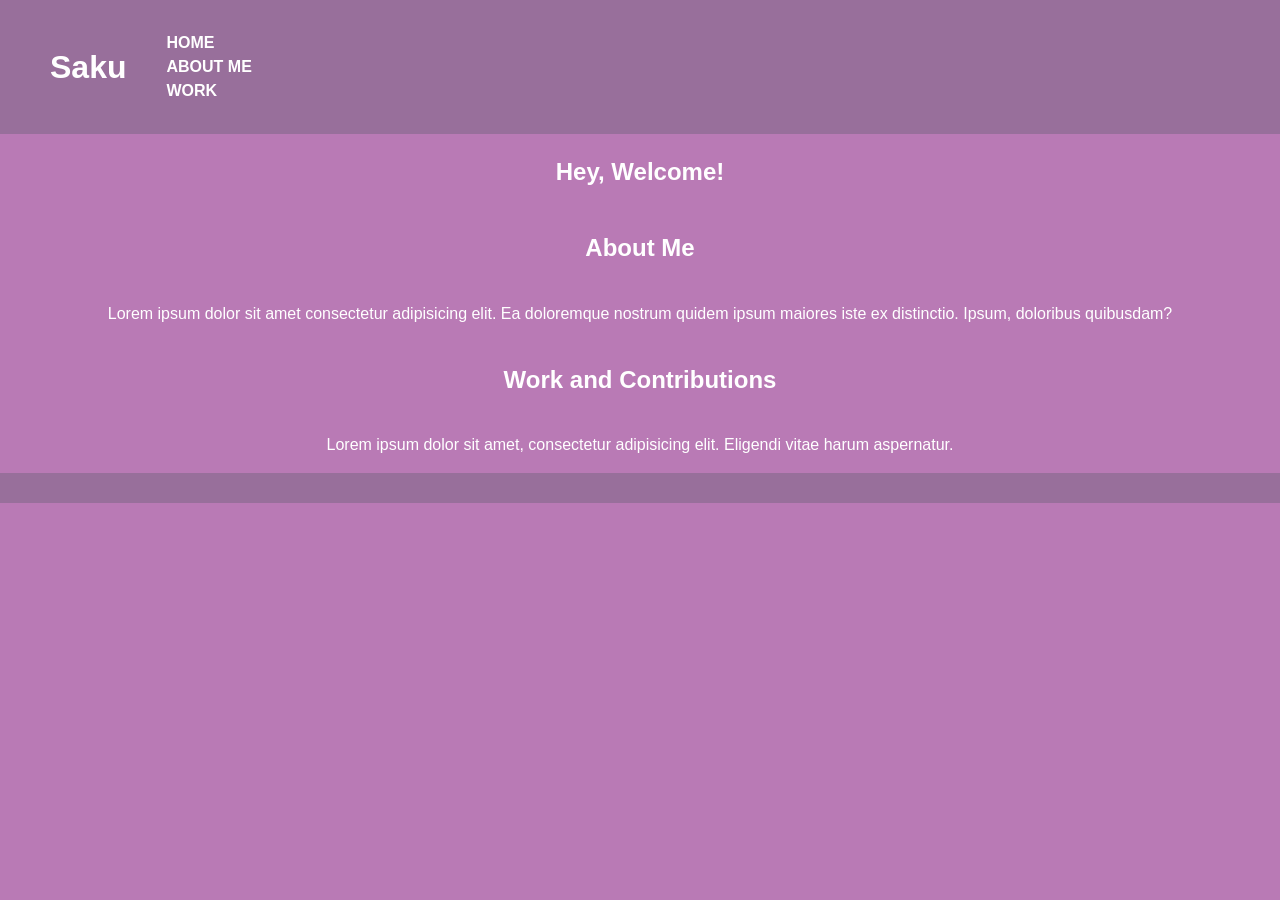
==== index.html @ 3ad79d23 "Initial site code - Imported site code from old website - Added appropriate meta tags - Changed some" ====
<!DOCTYPE html>
<html lang="en">
    
    <head>
        <meta charset="UTF-8">
        <meta http-equiv="X-UA-Compatible" content="IE=edge">
        <meta name="viewport" content="viewport-fit=auto, width=device-width, initial-scale=1">
        <meta name="darkreader-lock">
        <meta name="color-scheme" content="dark light">
        <meta name="robots" content="index, follow">
        <meta name="referrer" content="no-referrer">
        <meta name="format-detection" content="telephone=no">

        <link rel="shortcut icon" type="image/png" sizes="180x180" href="/shortcut-icon.png"> <!-- favicons on old edge/IE browsers -->
        <link rel="icon" type="image/x-icon" sizes="16x16 32x32" href="/favicon.ico"> <!-- favicons for general browsers -->
        <link rel="apple-touch-icon" sizes="180x180" href="/apple-touch-icon.png"> <!-- used on iOS devices -->

        <title> Hi! - cue </title>
        <meta name="title" content="Cue's Site">
        <meta name="description" content="hewwo!!,,">
        <meta name="language" content="en">
        <meta name="author" content="Scarlett">
        <meta name="theme-color" content="#966fc3">
        <meta name="keywords" content="portfolio, personal website, personal webpage, web developer, programmer, game developer, translator, community manager, content creator">

        <meta property="og:type" content="website">
        <meta property="og:site_name" content="Cue's Site">
        <meta property="og:url" content="https://cue.cat">
        <meta property="og:title" content="Cue's Site">
        <meta property="og:description" content="hewwo!!,,">
        <meta property="og:image" content="https://msaku.pages.dev/assets/images/oldschoolsaku_headshot_cloucri.png">
        <meta property="og:locale" content="en_US">

        <meta name="twitter:creator" content="@MafuSaku">
        <meta name="twitter:card" content="summary_large_image">
        <meta name="twitter:url" content="https://cue.cat">
        <meta name="twitter:title" content="Cue's Site">
        <meta name="twitter:description" content="hewwo!!,,">
        <meta name="twitter:image" content="https://msaku.pages.dev/assets/images/oldschoolsaku_headshot_cloucri.png">
        <meta name="revisit-after" content="7 days">

        <meta name="application-name" content="Cue's Site">
        <meta name="apple-mobile-web-app-capable" content="yes">
        <meta name="apple-mobile-web-app-status-bar-style" content="black-translucent">
        <meta name="mobile-web-app-capable" content="yes">
        <meta name="msapplication-TileImage" content="icon.png">

        <link rel="preconnect" href="https://fonts.bunny.net">
        <link href="https://fonts.bunny.net/css?family=albert-sans:300,300i,400,400i,700,700i,800,800i" rel="stylesheet" />

        <link rel="stylesheet" href="/style.css">
    </head>

    <body>
        <header class="main-header">
            <h1>Saku</h1>
            <nav>
                <ul>
                    <li><a href="#home">Home</a></li>
                    <li><a href="#about">About Me</a></li>
                    <li><a href="#work">Work</a></li>
                </ul>
            </nav>
        </header>
    
        <main>
            <section id="home" class="home-section">
                <h2>Hey, Welcome!</h2>
            </section>
    
            <section id="about" class="about-section">
                <h2>About Me</h2>
                <p>Lorem ipsum dolor sit amet consectetur adipisicing elit. Ea doloremque nostrum quidem ipsum maiores iste ex distinctio. Ipsum, doloribus quibusdam?</p>
                <img src="" alt="">
            </section>
    
            <section id="work" class="work-section">
                <h2>Work and Contributions</h2>
                <p>Lorem ipsum dolor sit amet, consectetur adipisicing elit. Eligendi vitae harum aspernatur.</p>
                <img src="" alt="">
            </section>
        </main>
        
        <div class="footer-container">
            <footer>
                <div class="footer-buttons">

                </div>
            </footer>
        </div>

        <script src="/script.js"></script>
    </body>
</html>
---- style.css ----
/* Root used for CSS variables */
:root {
    --font-family: 'Albert Sans', sans-serif;
    --primary-bg-color: #b97ab5;
    --secondary-bg-color: #986f9b;
    --text-color: #ffffff;
}

/* Hiding the scrollbar for webkit-based browsers such as Chrome and Safari */
::-webkit-scrollbar {
    width: 0px;
}

::-webkit-scrollbar-track {
    background: rgb(10, 10, 10, 0);
}

::-webkit-scrollbar-thumb {
    background-color: #7a7a7a;
    border-radius: 10px;
}

html {
    scrollbar-width: none; /* Only used for Firefox */
    scroll-behavior: smooth;
}

body {
    font-family: var(--font-family);
    font-weight: 400;
    line-height: 1.5;

    background-color: var(--primary-bg-color);
    color: var(--text-color);

    margin: 0;
    padding: 0;
}

header.main-header {
    background-color: var(--secondary-bg-color);
    color: var(--text-color);

    display: flex;
    flex-wrap: wrap; /* Making sure it wraps inside and doesn't overflow */
    align-items: center;
    padding: 15px 0;
    min-height: 100px;

    h1 {
        font-family: var(--font-family);
        font-weight: 800;
        font-size: 2rem;
        margin-left: 50px;
    }

    nav {

        li {
            list-style: none;
            text-transform: uppercase;

            a {
                font-weight: 800;
                text-decoration: none;
                color: var(--text-color);
                transition: color 0.3s;
            }

            a:hover {
                text-decoration: solid;
                color: #d1aff5;
            }
        }

    }
}

img {
    display: block;
    max-width: 100%;
}

section {
    display: grid;
    place-items: center;
    align-content: center;
    min-height: auto;
}

section.home-section {

}

section.about-section {

}

section.work-section {

}

footer {
    background-color: var(--secondary-bg-color);
    color: var(--text-color);

    padding: 15px 0;
    bottom: 0;
    width: 100%;
    position: relative;

    text-align: center;

    p {
        margin-left: 25px;
    }
}

/* .hidden {
    opacity: 0;
    filter: blur(5px);
    transform: translateX(-100%);
    transition: all 1s;
}

.show {
    opacity: 1;
    filter: blur(0px);
    transform: translateX(0%);
} */
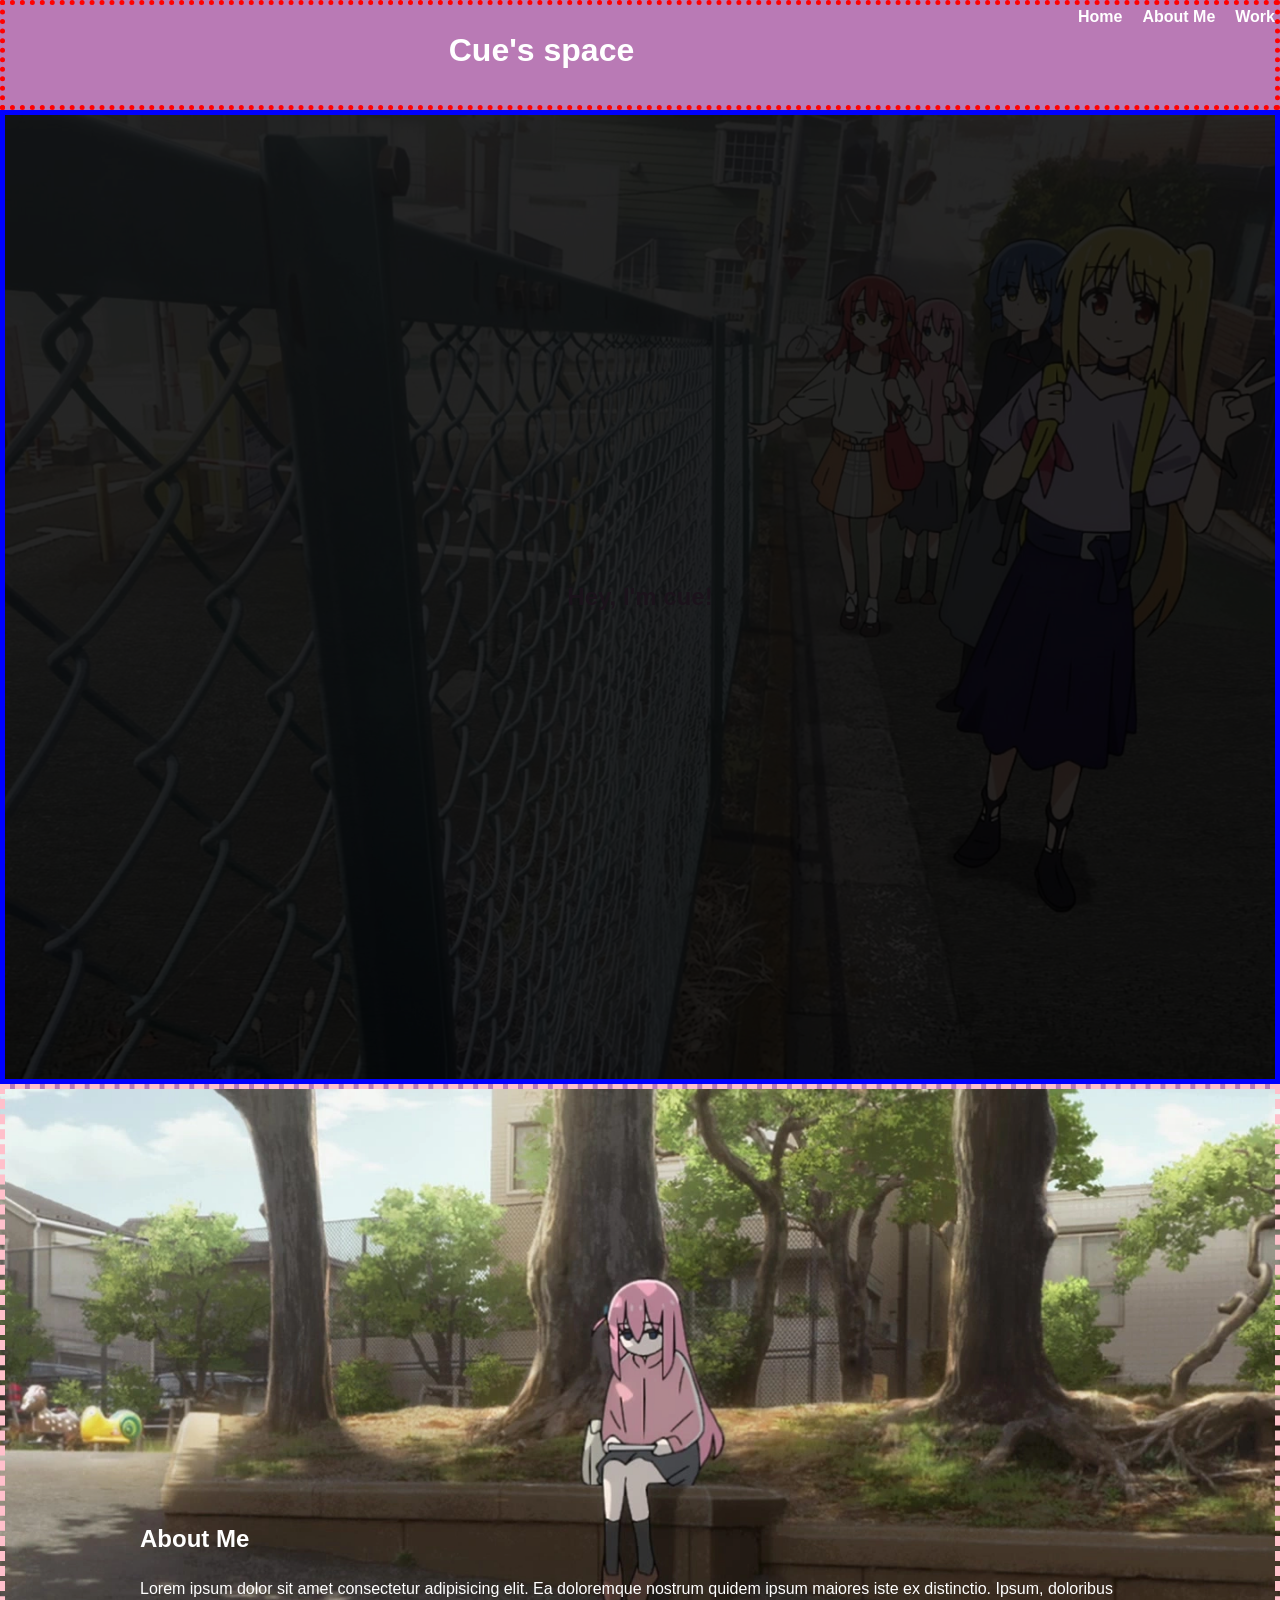
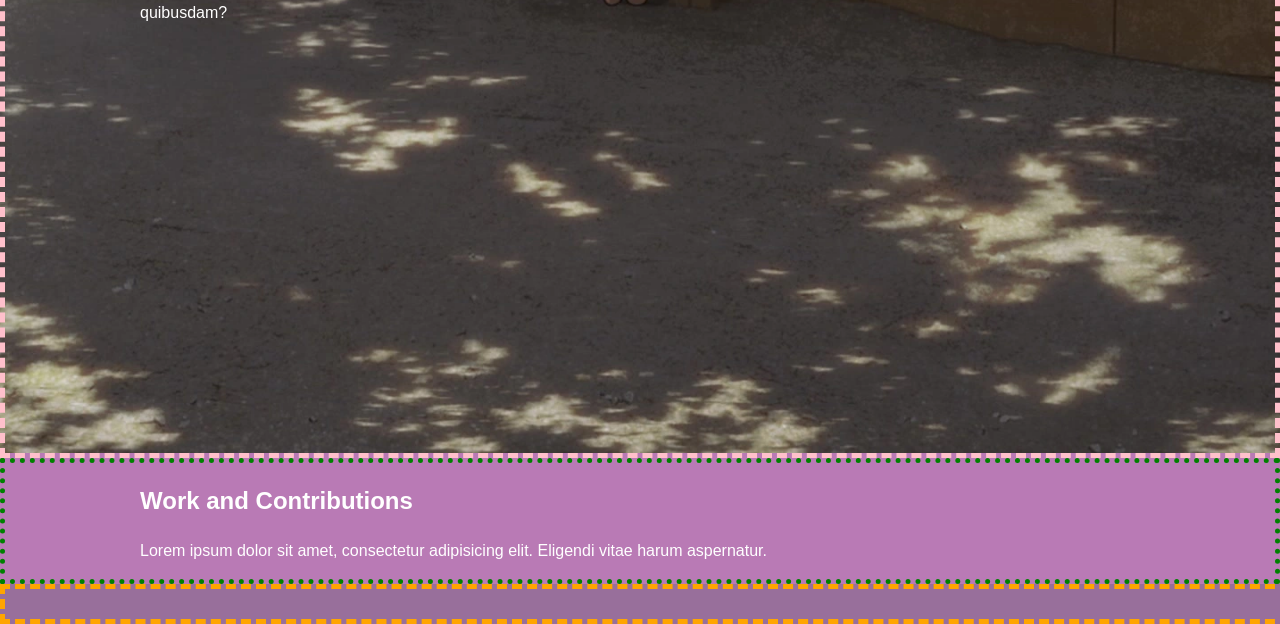
==== commit 075a1012: "Bazooka Update - Added background images - Added some appropriate spacing and sizes - Added more sty" ====
--- a/index.html
+++ b/index.html
@@ -53,8 +53,10 @@
 
     <body>
         <header class="main-header">
-            <h1>Saku</h1>
-            <nav>
+            <img src="" alt="">
+            <h1>Cue's space</h1>
+
+            <nav class="primary-navigation" aria-label="Primary Navigation">
                 <ul>
                     <li><a href="#home">Home</a></li>
                     <li><a href="#about">About Me</a></li>
@@ -64,21 +66,27 @@
         </header>
     
         <main>
-            <section id="home" class="home-section">
-                <h2>Hey, Welcome!</h2>
-            </section>
-    
-            <section id="about" class="about-section">
-                <h2>About Me</h2>
-                <p>Lorem ipsum dolor sit amet consectetur adipisicing elit. Ea doloremque nostrum quidem ipsum maiores iste ex distinctio. Ipsum, doloribus quibusdam?</p>
-                <img src="" alt="">
-            </section>
-    
-            <section id="work" class="work-section">
-                <h2>Work and Contributions</h2>
-                <p>Lorem ipsum dolor sit amet, consectetur adipisicing elit. Eligendi vitae harum aspernatur.</p>
-                <img src="" alt="">
-            </section>
+                <section id="home" class="home-section">
+                    <div class="wrapper">
+                        <h2>Hey, I'm cue!</h2>
+                    </div>
+                </section>
+        
+                <section id="about" class="about-section">
+                    <div class="wrapper">
+                        <h2>About Me</h2>
+                        <p>Lorem ipsum dolor sit amet consectetur adipisicing elit. Ea doloremque nostrum quidem ipsum maiores iste ex distinctio. Ipsum, doloribus quibusdam?</p>
+                        <img src="" alt="">
+                    </div>
+                </section>
+        
+                <section id="work" class="work-section">
+                    <div class="wrapper">
+                        <h2>Work and Contributions</h2>
+                        <p>Lorem ipsum dolor sit amet, consectetur adipisicing elit. Eligendi vitae harum aspernatur.</p>
+                        <img src="" alt="">
+                    </div>
+                </section>
         </main>
         
         <div class="footer-container">
--- a/style.css
+++ b/style.css
@@ -37,67 +37,113 @@
     padding: 0;
 }
 
-header.main-header {
-    background-color: var(--secondary-bg-color);
-    color: var(--text-color);
-
-    display: flex;
-    flex-wrap: wrap; /* Making sure it wraps inside and doesn't overflow */
-    align-items: center;
-    padding: 15px 0;
-    min-height: 100px;
-
-    h1 {
-        font-family: var(--font-family);
-        font-weight: 800;
-        font-size: 2rem;
-        margin-left: 50px;
-    }
-
-    nav {
-
-        li {
-            list-style: none;
-            text-transform: uppercase;
-
-            a {
-                font-weight: 800;
-                text-decoration: none;
-                color: var(--text-color);
-                transition: color 0.3s;
-            }
-
-            a:hover {
-                text-decoration: solid;
-                color: #d1aff5;
-            }
-        }
-
-    }
+img {
+    display: block;
+    max-inline-size: 100%; /* Makes sure the image is 100% size of the parent aka what it's inside of */
 }
 
-img {
-    display: block;
-    max-width: 100%;
-}
-
-section {
+/* section {
     display: grid;
     place-items: center;
     align-content: center;
     min-height: auto;
+} */
+
+/* Wrapper/Container: Ensuring the margins on both side are equal and the max inline(logical)/width is 1,000 pixels */
+.wrapper {
+    max-inline-size: 62.5rem;
+    margin-inline: auto;
 }
 
-section.home-section {
-
+header {
+    display: flex;
+    flex-wrap: wrap; /* Making sure it wraps inside and doesn't overflow */
+    justify-content: space-between;
+    border: 5px dotted red;
 }
 
-section.about-section {
-
+.main-header {
+    color: var(--text-color);
+    /* padding: 15px 0; */
+    min-height: 100px;
 }
 
-section.work-section {
+.main-header h1 {
+    font-family: var(--font-family);
+    font-weight: 800;
+    font-size: 2rem;
+    /* margin-left: 25px; */
+}
 
+.primary-navigation ul {
+    display: flex;
+    gap: 20px;
+    list-style: none;
+    margin: 0;
+    padding: 0;
+}
+
+.primary-navigation a {
+    font-weight: 700;
+    text-decoration: none;
+    color: var(--text-color);
+    transition: color 0.3s;
+}
+
+.primary-navigation a:hover,
+.primary-navigation a:focus-visible {
+    text-decoration: solid;
+    color: #f5dec0;
+}
+
+.home-section::before {
+    content: '';
+    position: absolute;
+    inset: 0;
+    background: rgba(0, 0, 0, 0.85); /* Dark overlay for better text visibility */
+    z-index: 0;
+}
+
+.home-section {
+    min-height: 100vh;
+    display: flex;
+    align-items: center;
+    justify-content: center;
+    padding: 2rem;
+    margin: 0;
+
+    background-image: url("./assets/images/bocchi_streetpose.webp");
+    background-size: cover;
+    background-position: center;
+    background-repeat: no-repeat;
+    position: relative;
+    overflow: hidden;
+    border: 5px solid blue;
+}
+
+.home-section h2 {
+    color: #b97ab5;
+}
+
+.about-section {
+    min-height: 100vh;
+    display: flex;
+    align-items: center;
+    justify-content: center;
+    padding: 2rem;
+    margin: 0;
+
+    background-image: url("./assets/images/bocchi_chilling.webp");
+    background-size: cover;
+    background-position: center;
+    background-repeat: no-repeat;
+    position: relative;
+    overflow: hidden;
+    border: 5px dashed pink;
+}
+
+.work-section {
+    border: 5px dotted green;
 }
 
 footer {
@@ -114,6 +160,8 @@
     p {
         margin-left: 25px;
     }
+
+    border: 5px dashed orange;
 }
 
 /* .hidden {
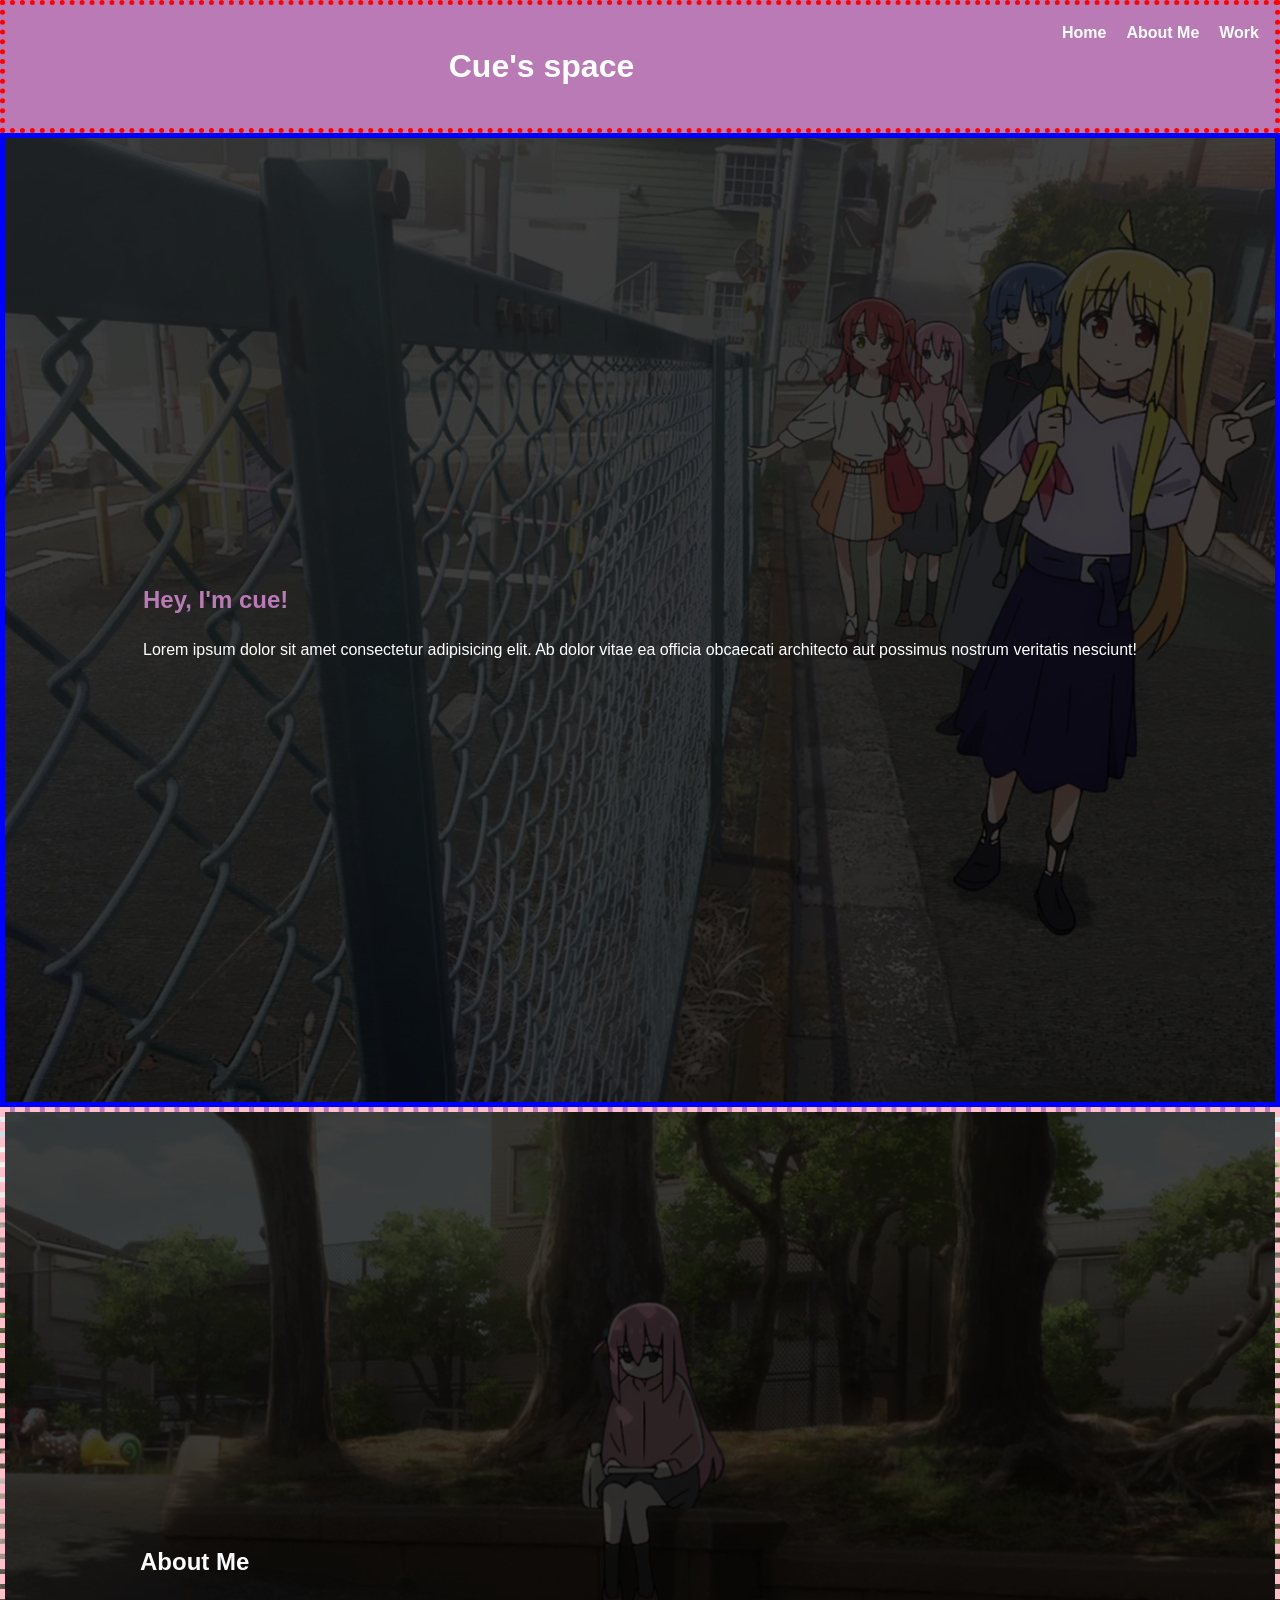
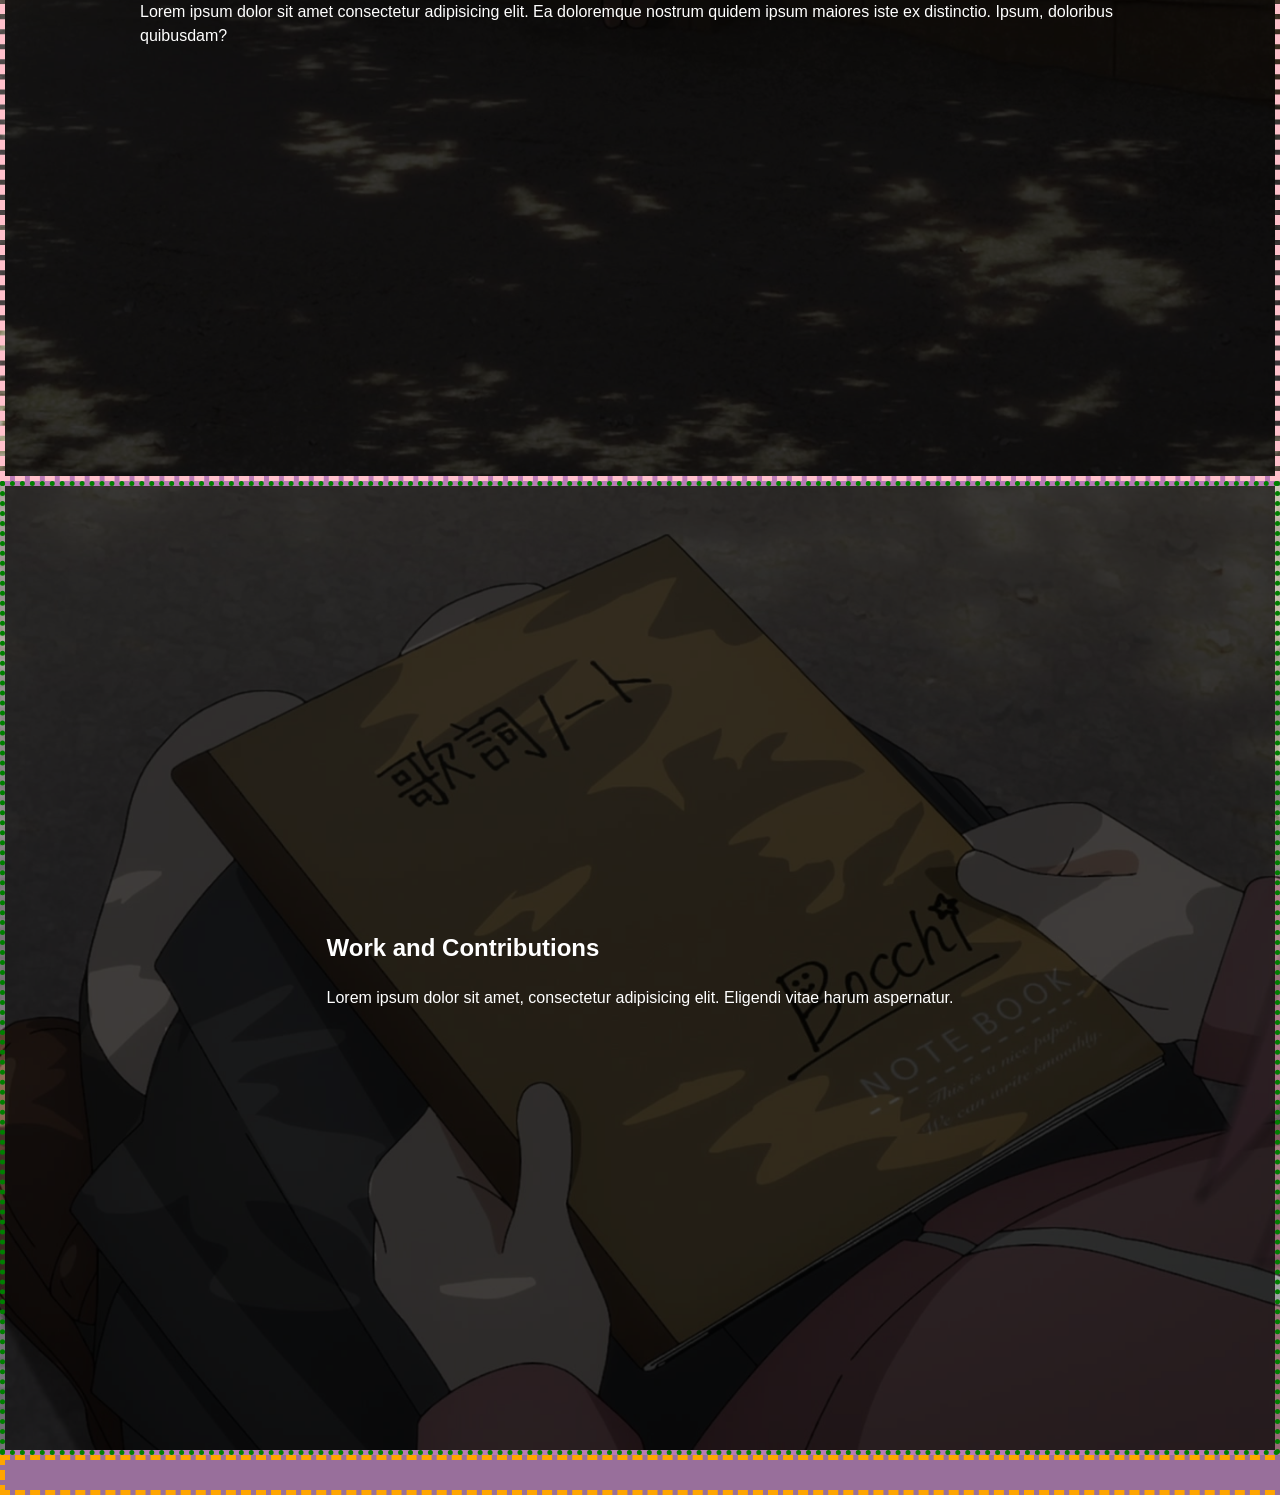
==== commit 9ee1cd5d: "Sticky Header - Make the header sticky upon scrolling" ====
--- a/index.html
+++ b/index.html
@@ -69,6 +69,7 @@
                 <section id="home" class="home-section">
                     <div class="wrapper">
                         <h2>Hey, I'm cue!</h2>
+                        <p>Lorem ipsum dolor sit amet consectetur adipisicing elit. Ab dolor vitae ea officia obcaecati architecto aut possimus nostrum veritatis nesciunt!</p>
                     </div>
                 </section>
         
--- a/style.css
+++ b/style.css
@@ -59,13 +59,17 @@
     display: flex;
     flex-wrap: wrap; /* Making sure it wraps inside and doesn't overflow */
     justify-content: space-between;
+    align-items: start;
     border: 5px dotted red;
 }
 
 .main-header {
     color: var(--text-color);
-    /* padding: 15px 0; */
-    min-height: 100px;
+    padding: 1rem;
+    position: sticky; /* Makes the header stick at the top */
+    top: 0;
+    min-height: 2rem;
+    z-index: 10; /* Ensures it stays on top of other elements */
 }
 
 .main-header h1 {
@@ -77,7 +81,7 @@
 
 .primary-navigation ul {
     display: flex;
-    gap: 20px;
+    gap: 1.25rem;
     list-style: none;
     margin: 0;
     padding: 0;
@@ -100,12 +104,12 @@
     content: '';
     position: absolute;
     inset: 0;
-    background: rgba(0, 0, 0, 0.85); /* Dark overlay for better text visibility */
-    z-index: 0;
+    background: rgba(0, 0, 0, 0.75); /* Dark overlay for better text visibility */
+    z-index: -1;
 }
 
 .home-section {
-    min-height: 100vh;
+    min-height: 100dvh;
     display: flex;
     align-items: center;
     justify-content: center;
@@ -119,14 +123,23 @@
     position: relative;
     overflow: hidden;
     border: 5px solid blue;
+    z-index: 0;
 }
 
 .home-section h2 {
     color: #b97ab5;
 }
 
+.about-section::before {
+    content: '';
+    position: absolute;
+    inset: 0;
+    background: rgba(0, 0, 0, 0.75); /* Dark overlay for better text visibility */
+    z-index: -1;
+}
+
 .about-section {
-    min-height: 100vh;
+    min-height: 100dvh;
     display: flex;
     align-items: center;
     justify-content: center;
@@ -140,10 +153,33 @@
     position: relative;
     overflow: hidden;
     border: 5px dashed pink;
+    z-index: 0;
+}
+
+.work-section::before {
+    content: '';
+    position: absolute;
+    inset: 0;
+    background: rgba(0, 0, 0, 0.75); /* Dark overlay for better text visibility */
+    z-index: -1;
 }
 
 .work-section {
+    min-height: 100dvh;
+    display: flex;
+    align-items: center;
+    justify-content: center;
+    padding: 2rem;
+    margin: 0;
+
+    background-image: url("./assets/images/bocchi_notebook.webp");
+    background-size: cover;
+    background-position: center;
+    background-repeat: no-repeat;
+    position: relative;
+    overflow: hidden;
     border: 5px dotted green;
+    z-index: 0;
 }
 
 footer {
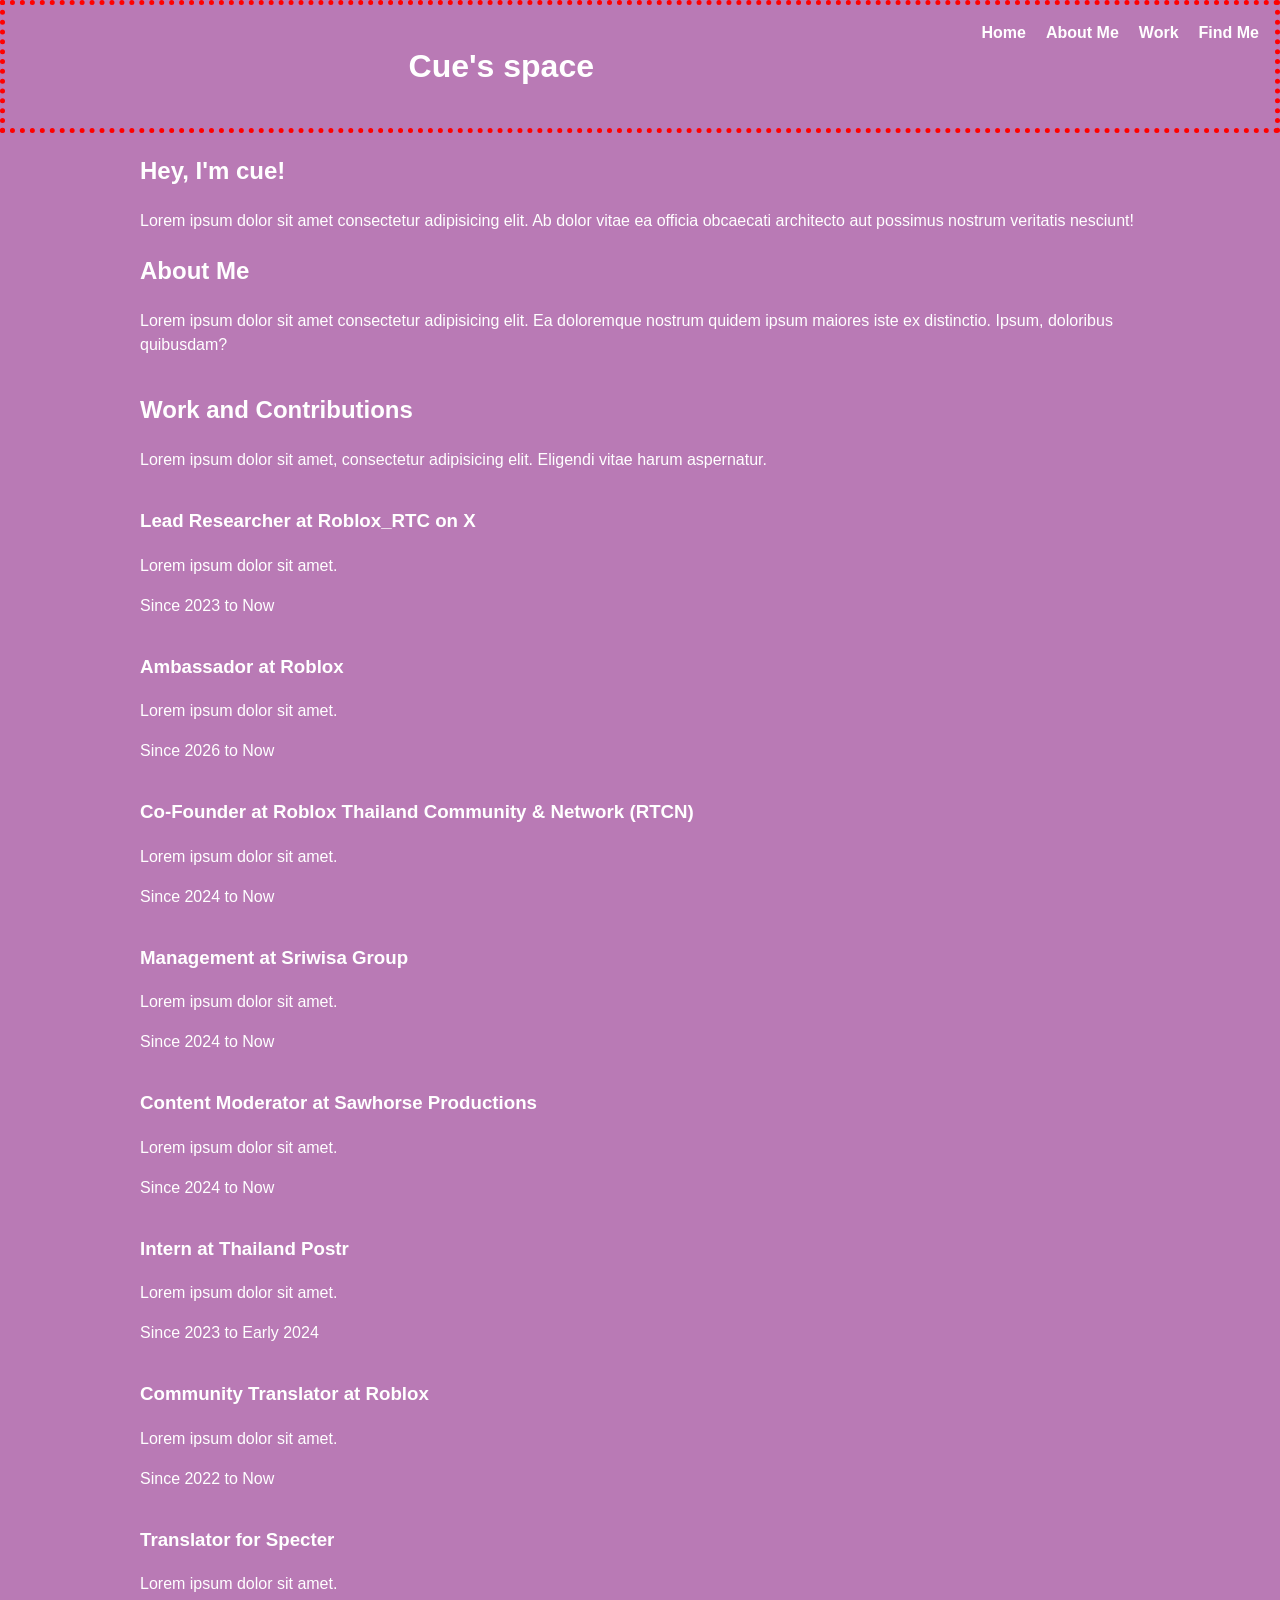
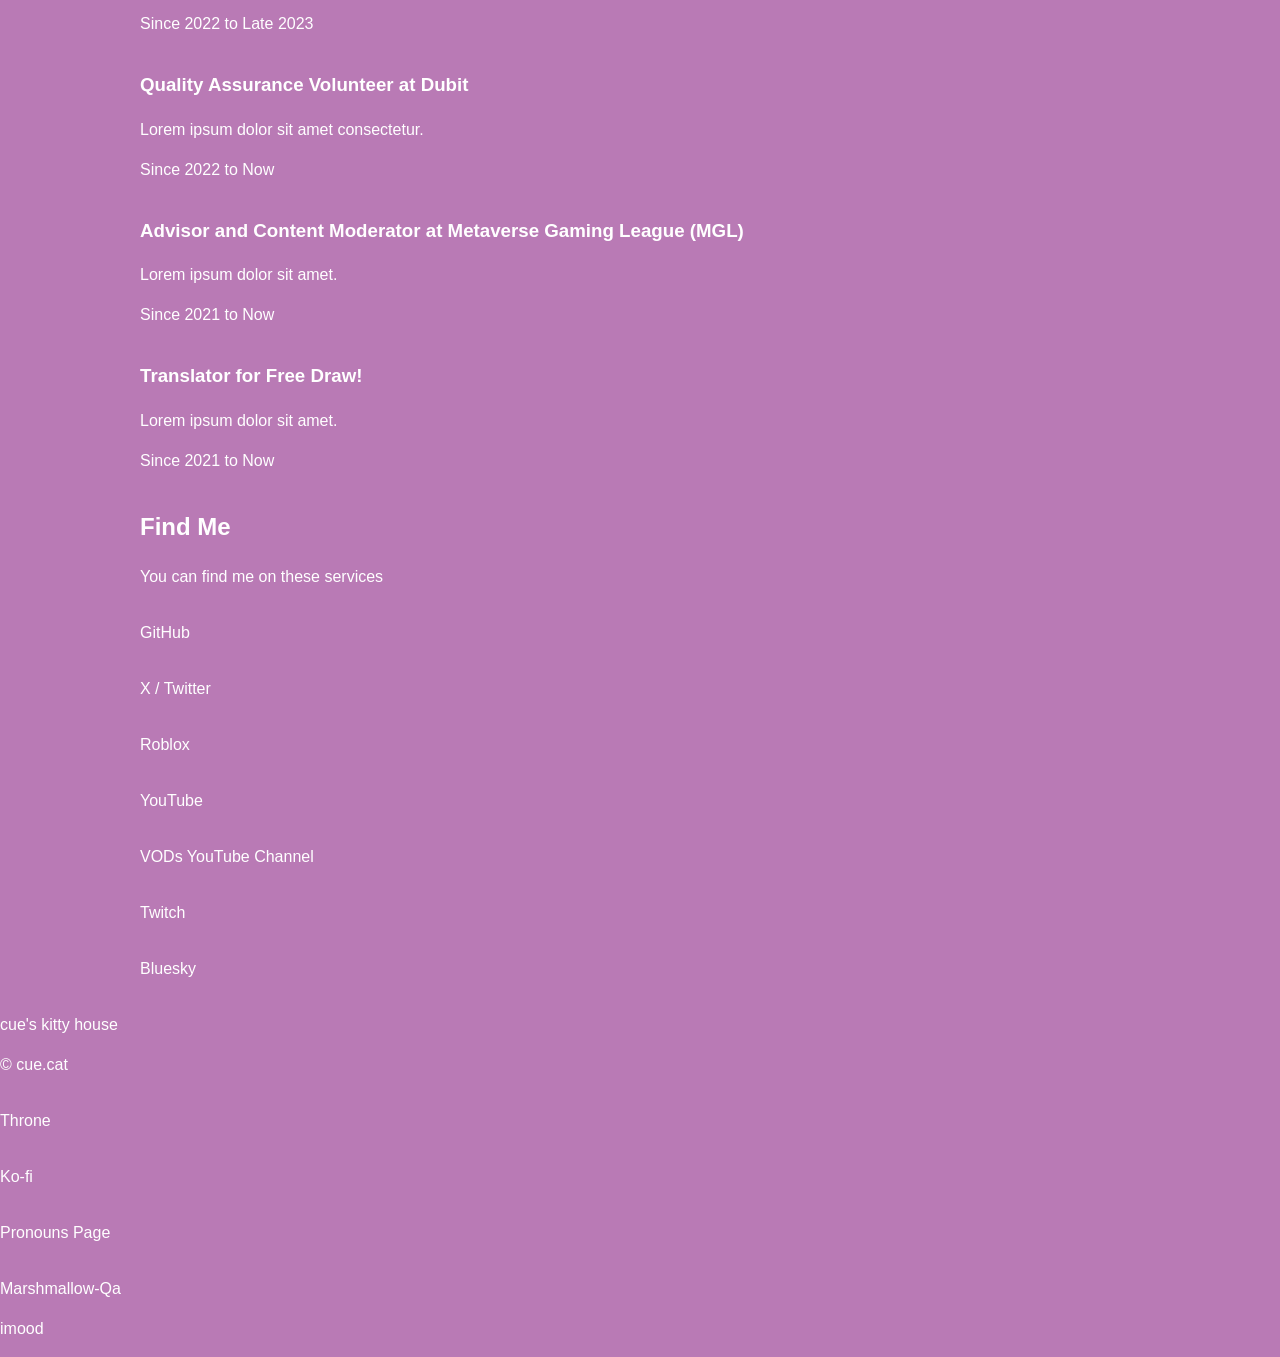
==== commit bf4f3540: "Add Find Me, expand Work, remove section styles Add a navigation link and new "Find Me" section; res" ====
--- a/index.html
+++ b/index.html
@@ -61,42 +61,145 @@
                     <li><a href="#home">Home</a></li>
                     <li><a href="#about">About Me</a></li>
                     <li><a href="#work">Work</a></li>
+                    <li><a href="#findme">Find Me</a></li>
                 </ul>
             </nav>
         </header>
     
         <main>
-                <section id="home" class="home-section">
-                    <div class="wrapper">
-                        <h2>Hey, I'm cue!</h2>
-                        <p>Lorem ipsum dolor sit amet consectetur adipisicing elit. Ab dolor vitae ea officia obcaecati architecto aut possimus nostrum veritatis nesciunt!</p>
-                    </div>
-                </section>
-        
-                <section id="about" class="about-section">
-                    <div class="wrapper">
-                        <h2>About Me</h2>
-                        <p>Lorem ipsum dolor sit amet consectetur adipisicing elit. Ea doloremque nostrum quidem ipsum maiores iste ex distinctio. Ipsum, doloribus quibusdam?</p>
-                        <img src="" alt="">
-                    </div>
-                </section>
-        
-                <section id="work" class="work-section">
-                    <div class="wrapper">
-                        <h2>Work and Contributions</h2>
-                        <p>Lorem ipsum dolor sit amet, consectetur adipisicing elit. Eligendi vitae harum aspernatur.</p>
-                        <img src="" alt="">
-                    </div>
-                </section>
+            <section id="home" class="home-section">
+                <div class="wrapper">
+                    <img src="" alt="">
+                    <h2>Hey, I'm cue!</h2>
+                    <p>Lorem ipsum dolor sit amet consectetur adipisicing elit. Ab dolor vitae ea officia obcaecati architecto aut possimus nostrum veritatis nesciunt!</p>
+                </div>
+            </section>
+    
+            <section id="about" class="about-section">
+                <div class="wrapper">
+                    <h2>About Me</h2>
+                    <p>Lorem ipsum dolor sit amet consectetur adipisicing elit. Ea doloremque nostrum quidem ipsum maiores iste ex distinctio. Ipsum, doloribus quibusdam?</p>
+                    <img src="" alt="">
+                </div>
+            </section>
+    
+            <section id="work" class="work-section">
+                <div class="wrapper">
+                    <h2>Work and Contributions</h2>
+                    <p>Lorem ipsum dolor sit amet, consectetur adipisicing elit. Eligendi vitae harum aspernatur.</p>
+                    <img src="" alt="">
+
+                    <h3>Lead Researcher at Roblox_RTC on X</h3>
+                    <p>Lorem ipsum dolor sit amet.</p>
+                    <p>Since 2023 to Now</p>
+                    <img src="" alt="">
+
+                    <h3>Ambassador at Roblox</h3>
+                    <p>Lorem ipsum dolor sit amet.</p>
+                    <p>Since 2026 to Now</p>
+                    <img src="" alt="">
+                    
+                    <h3>Co-Founder at Roblox Thailand Community & Network (RTCN)</h3>
+                    <p>Lorem ipsum dolor sit amet.</p>
+                    <p>Since 2024 to Now</p>
+                    <img src="" alt="">
+
+                    <h3>Management at Sriwisa Group</h3>
+                    <p>Lorem ipsum dolor sit amet.</p>
+                    <p>Since 2024 to Now</p>
+                    <img src="" alt="">
+
+                    <h3>Content Moderator at Sawhorse Productions</h3>
+                    <p>Lorem ipsum dolor sit amet.</p>
+                    <p>Since 2024 to Now</p>
+                    <img src="" alt="">
+
+                    <h3>Intern at Thailand Postr</h3>
+                    <p>Lorem ipsum dolor sit amet.</p>
+                    <p>Since 2023 to Early 2024</p>
+                    <img src="" alt="">
+
+                    <h3>Community Translator at Roblox</h3>
+                    <p>Lorem ipsum dolor sit amet.</p>
+                    <p>Since 2022 to Now</p>
+                    <img src="" alt="">
+
+                    <h3>Translator for Specter</h3>
+                    <p>Lorem ipsum dolor sit amet.</p>
+                    <p>Since 2022 to Late 2023</p>
+                    <img src="" alt="">
+
+                    <h3>Quality Assurance Volunteer at Dubit</h3>
+                    <p>Lorem ipsum dolor sit amet consectetur.</p>
+                    <p>Since 2022 to Now</p>
+                    <img src="" alt="">
+
+                    <h3>Advisor and Content Moderator at Metaverse Gaming League (MGL)</h3>
+                    <p>Lorem ipsum dolor sit amet.</p>
+                    <p>Since 2021 to Now</p>
+                    <img src="" alt="">
+
+                    <h3>Translator for Free Draw!</h3>
+                    <p>Lorem ipsum dolor sit amet.</p>
+                    <p>Since 2021 to Now</p>
+                    <img src="" alt="">
+                </div>
+            </section>
+
+            <section id="findme" class="findme-section">
+                <div class="wrapper">
+                    <h2>Find Me</h2>
+                    <p>You can find me on these services</p>
+
+                    <img src="" alt="">
+                    <p>GitHub</p>
+                    
+                    <img src="" alt="">
+                    <p>X / Twitter</p>
+                    
+                    <img src="" alt="">
+                    <p>Roblox</p>
+                    
+                    <img src="" alt="">
+                    <p>YouTube</p>
+                    
+                    <img src="" alt="">
+                    <p>VODs YouTube Channel</p>
+                    
+                    <img src="" alt="">
+                    <p>Twitch</p>
+
+                    <img src="" alt="">
+                    <p>Bluesky</p>
+
+                </div>
+            </section>
         </main>
         
-        <div class="footer-container">
-            <footer>
-                <div class="footer-buttons">
-
-                </div>
-            </footer>
-        </div>
+        <footer>
+            <div class="footer-banner">
+                <img src="" alt="">
+                <p>cue's kitty house</p>
+                <p>&copy; <span id="year"></span> cue.cat</p>
+
+                <div class="footer-icons">
+                    <img src="" alt="">
+                    <p>Throne</p>
+                    
+                    <img src="" alt="">
+                    <p>Ko-fi</p>
+                    
+                    <img src="" alt="">
+                    <p>Pronouns Page</p>
+                    
+                    <img src="" alt="">
+                    <p>Marshmallow-Qa</p>
+
+                    <p>imood</p>
+                </div>
+
+            </div>
+        </footer>
 
         <script src="/script.js"></script>
     </body>
--- a/style.css
+++ b/style.css
@@ -100,106 +100,6 @@
     color: #f5dec0;
 }
 
-.home-section::before {
-    content: '';
-    position: absolute;
-    inset: 0;
-    background: rgba(0, 0, 0, 0.75); /* Dark overlay for better text visibility */
-    z-index: -1;
-}
-
-.home-section {
-    min-height: 100dvh;
-    display: flex;
-    align-items: center;
-    justify-content: center;
-    padding: 2rem;
-    margin: 0;
-
-    background-image: url("./assets/images/bocchi_streetpose.webp");
-    background-size: cover;
-    background-position: center;
-    background-repeat: no-repeat;
-    position: relative;
-    overflow: hidden;
-    border: 5px solid blue;
-    z-index: 0;
-}
-
-.home-section h2 {
-    color: #b97ab5;
-}
-
-.about-section::before {
-    content: '';
-    position: absolute;
-    inset: 0;
-    background: rgba(0, 0, 0, 0.75); /* Dark overlay for better text visibility */
-    z-index: -1;
-}
-
-.about-section {
-    min-height: 100dvh;
-    display: flex;
-    align-items: center;
-    justify-content: center;
-    padding: 2rem;
-    margin: 0;
-
-    background-image: url("./assets/images/bocchi_chilling.webp");
-    background-size: cover;
-    background-position: center;
-    background-repeat: no-repeat;
-    position: relative;
-    overflow: hidden;
-    border: 5px dashed pink;
-    z-index: 0;
-}
-
-.work-section::before {
-    content: '';
-    position: absolute;
-    inset: 0;
-    background: rgba(0, 0, 0, 0.75); /* Dark overlay for better text visibility */
-    z-index: -1;
-}
-
-.work-section {
-    min-height: 100dvh;
-    display: flex;
-    align-items: center;
-    justify-content: center;
-    padding: 2rem;
-    margin: 0;
-
-    background-image: url("./assets/images/bocchi_notebook.webp");
-    background-size: cover;
-    background-position: center;
-    background-repeat: no-repeat;
-    position: relative;
-    overflow: hidden;
-    border: 5px dotted green;
-    z-index: 0;
-}
-
-footer {
-    background-color: var(--secondary-bg-color);
-    color: var(--text-color);
-
-    padding: 15px 0;
-    bottom: 0;
-    width: 100%;
-    position: relative;
-
-    text-align: center;
-
-    p {
-        margin-left: 25px;
-    }
-
-    border: 5px dashed orange;
-}
-
 /* .hidden {
     opacity: 0;
     filter: blur(5px);
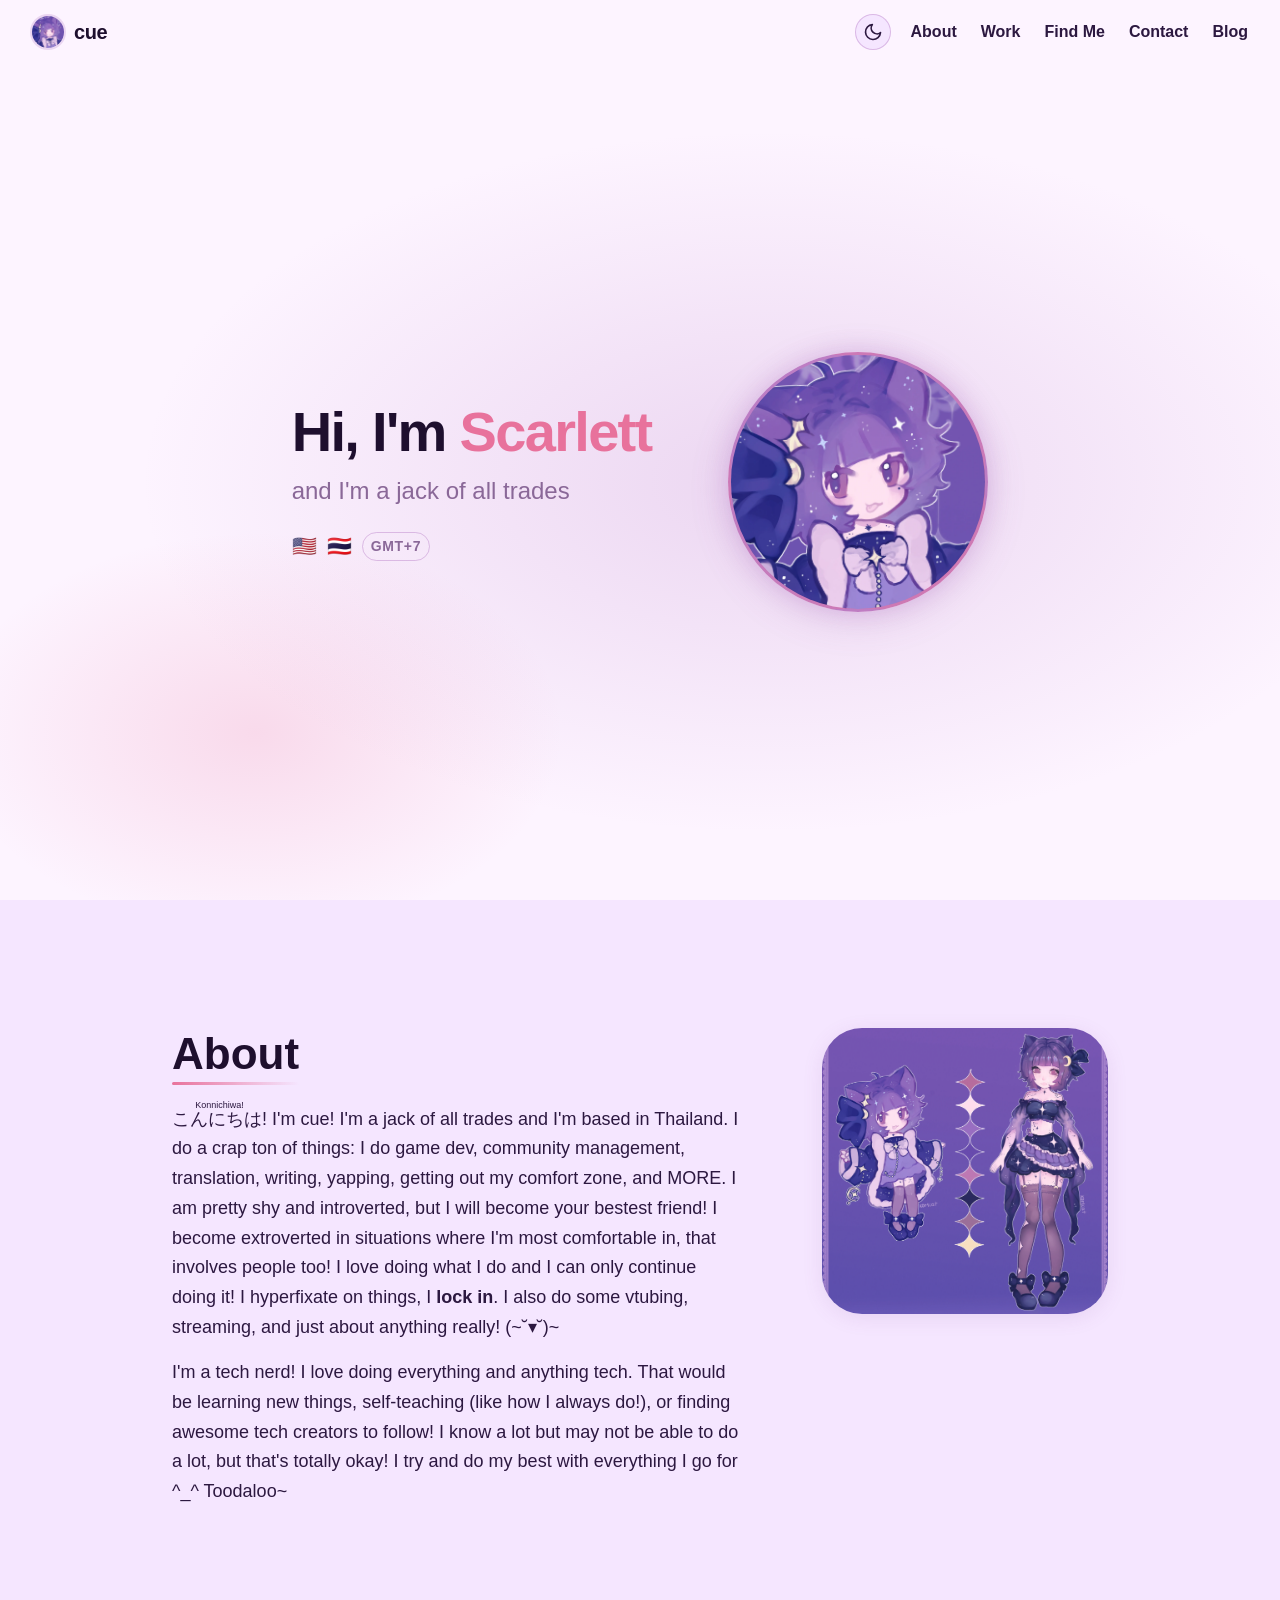
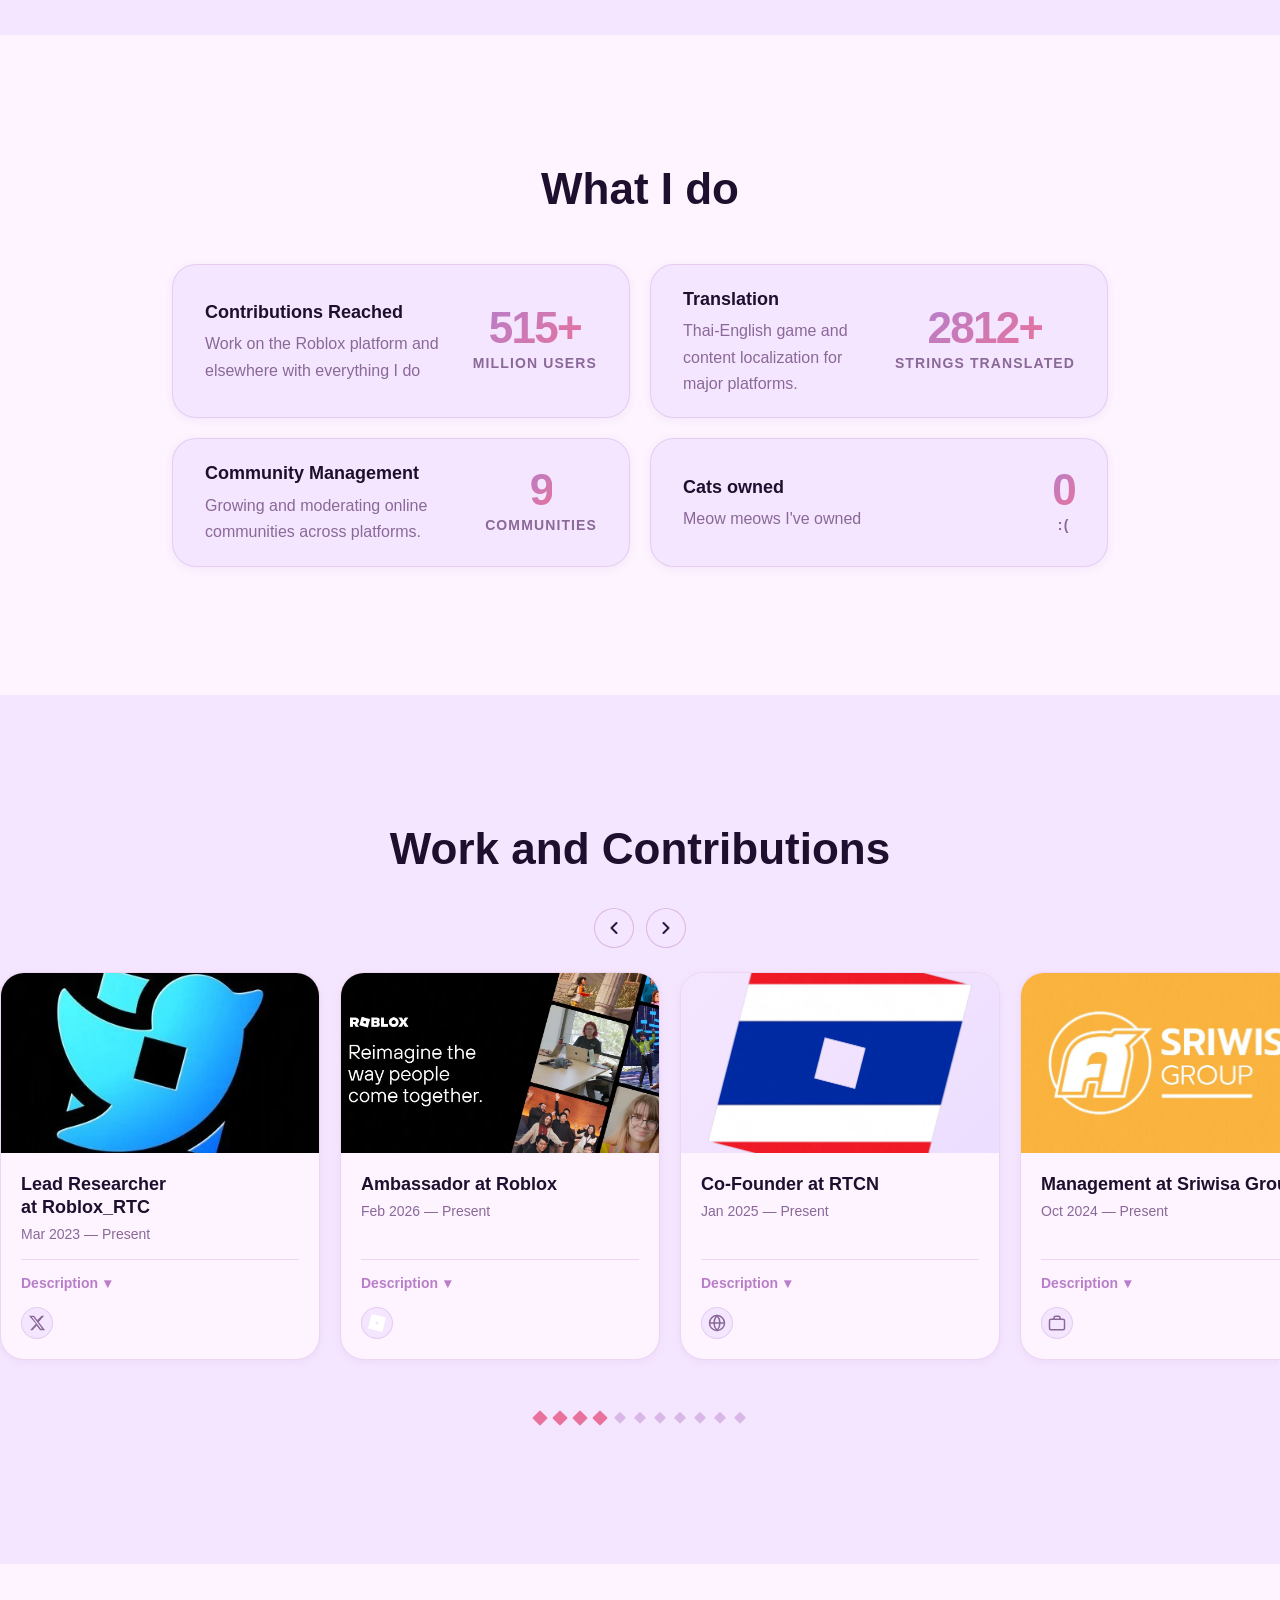
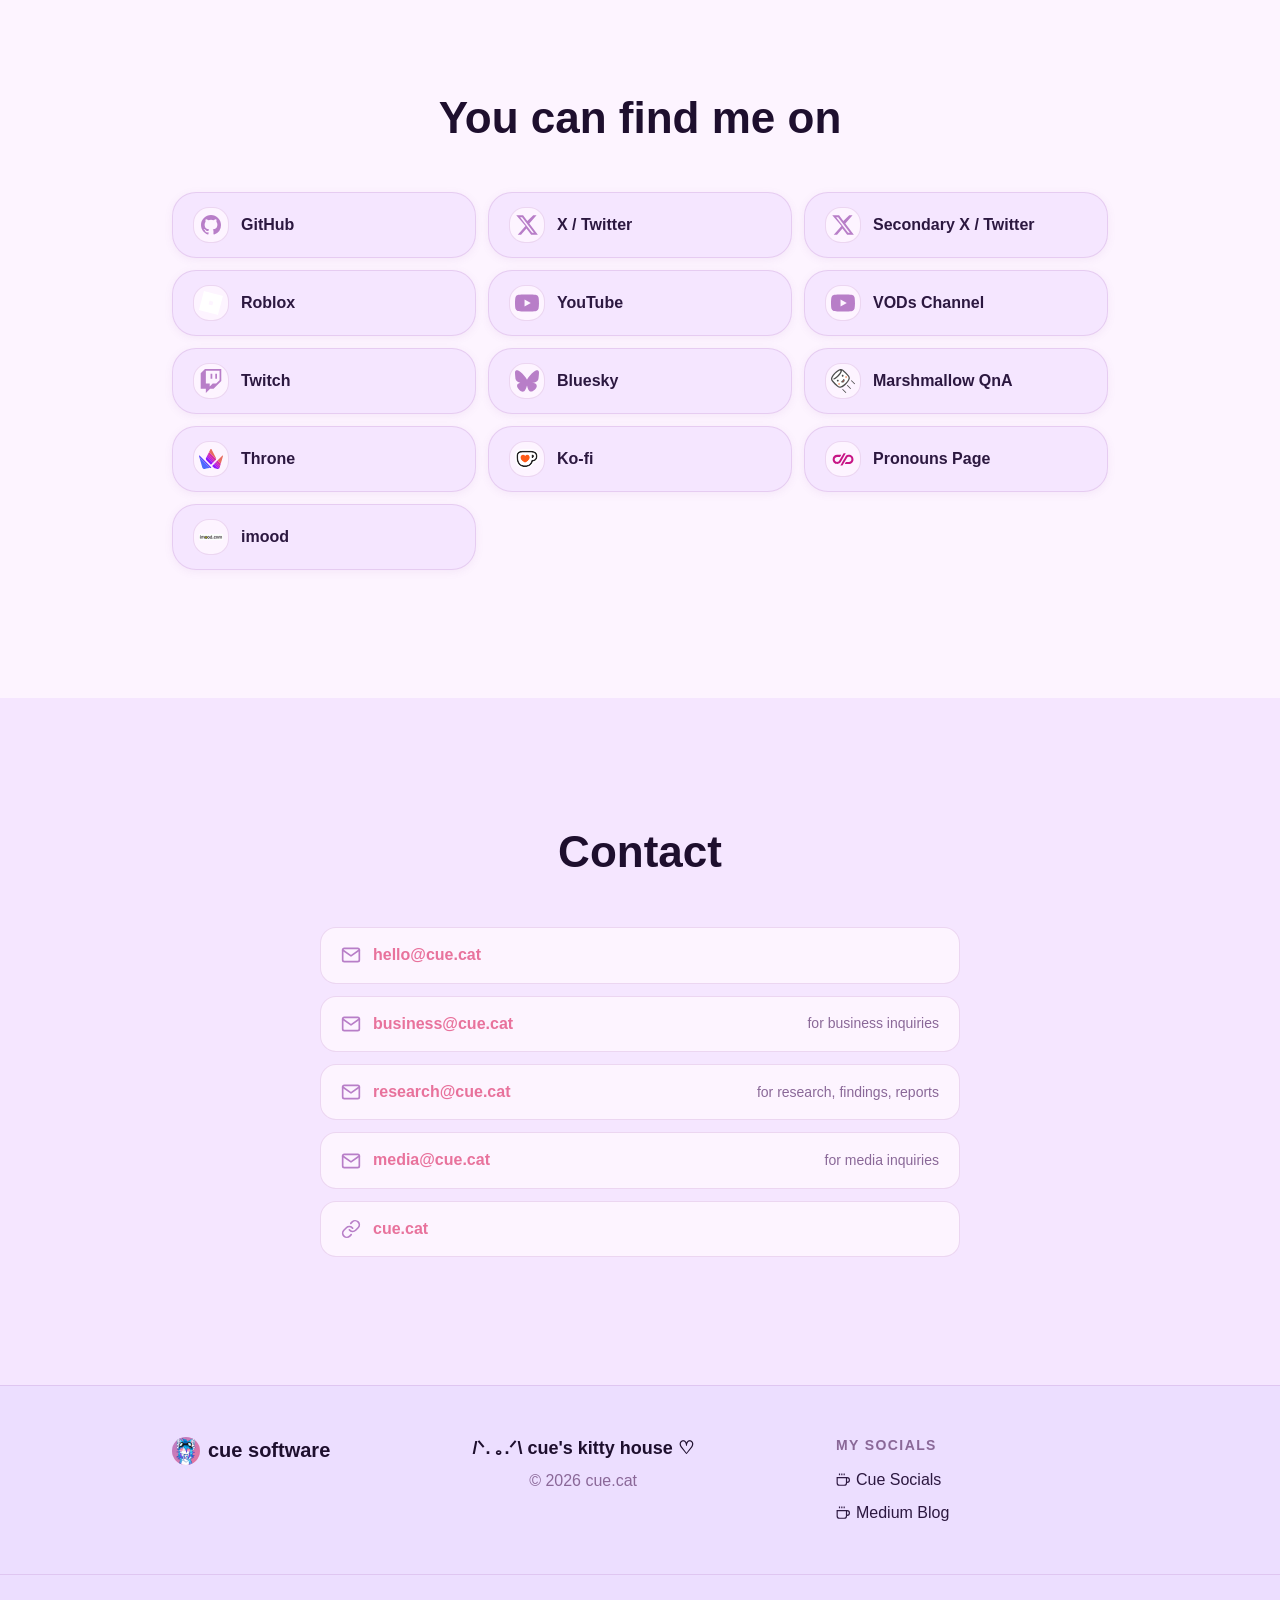
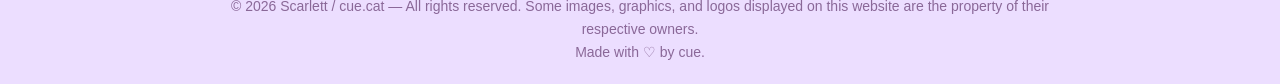
==== commit 6d6a54ca: "Add icons and replace stylesheet Replace the legacy top-level stylesheet with a new consolidated css" ====
--- a/index.html
+++ b/index.html
@@ -1,206 +1,1064 @@
 <!DOCTYPE html>
 <html lang="en">
-    
-    <head>
-        <meta charset="UTF-8">
-        <meta http-equiv="X-UA-Compatible" content="IE=edge">
-        <meta name="viewport" content="viewport-fit=auto, width=device-width, initial-scale=1">
-        <meta name="darkreader-lock">
-        <meta name="color-scheme" content="dark light">
-        <meta name="robots" content="index, follow">
-        <meta name="referrer" content="no-referrer">
-        <meta name="format-detection" content="telephone=no">
-
-        <link rel="shortcut icon" type="image/png" sizes="180x180" href="/shortcut-icon.png"> <!-- favicons on old edge/IE browsers -->
-        <link rel="icon" type="image/x-icon" sizes="16x16 32x32" href="/favicon.ico"> <!-- favicons for general browsers -->
-        <link rel="apple-touch-icon" sizes="180x180" href="/apple-touch-icon.png"> <!-- used on iOS devices -->
-
-        <title> Hi! - cue </title>
-        <meta name="title" content="Cue's Site">
-        <meta name="description" content="hewwo!!,,">
-        <meta name="language" content="en">
-        <meta name="author" content="Scarlett">
-        <meta name="theme-color" content="#966fc3">
-        <meta name="keywords" content="portfolio, personal website, personal webpage, web developer, programmer, game developer, translator, community manager, content creator">
-
-        <meta property="og:type" content="website">
-        <meta property="og:site_name" content="Cue's Site">
-        <meta property="og:url" content="https://cue.cat">
-        <meta property="og:title" content="Cue's Site">
-        <meta property="og:description" content="hewwo!!,,">
-        <meta property="og:image" content="https://msaku.pages.dev/assets/images/oldschoolsaku_headshot_cloucri.png">
-        <meta property="og:locale" content="en_US">
-
-        <meta name="twitter:creator" content="@MafuSaku">
-        <meta name="twitter:card" content="summary_large_image">
-        <meta name="twitter:url" content="https://cue.cat">
-        <meta name="twitter:title" content="Cue's Site">
-        <meta name="twitter:description" content="hewwo!!,,">
-        <meta name="twitter:image" content="https://msaku.pages.dev/assets/images/oldschoolsaku_headshot_cloucri.png">
-        <meta name="revisit-after" content="7 days">
-
-        <meta name="application-name" content="Cue's Site">
-        <meta name="apple-mobile-web-app-capable" content="yes">
-        <meta name="apple-mobile-web-app-status-bar-style" content="black-translucent">
-        <meta name="mobile-web-app-capable" content="yes">
-        <meta name="msapplication-TileImage" content="icon.png">
-
-        <link rel="preconnect" href="https://fonts.bunny.net">
-        <link href="https://fonts.bunny.net/css?family=albert-sans:300,300i,400,400i,700,700i,800,800i" rel="stylesheet" />
-
-        <link rel="stylesheet" href="/style.css">
-    </head>
-
-    <body>
-        <header class="main-header">
-            <img src="" alt="">
-            <h1>Cue's space</h1>
-
-            <nav class="primary-navigation" aria-label="Primary Navigation">
-                <ul>
-                    <li><a href="#home">Home</a></li>
-                    <li><a href="#about">About Me</a></li>
-                    <li><a href="#work">Work</a></li>
-                    <li><a href="#findme">Find Me</a></li>
+
+<head>
+    <meta charset="UTF-8">
+    <meta http-equiv="X-UA-Compatible" content="IE=edge">
+    <meta name="viewport" content="viewport-fit=auto, width=device-width, initial-scale=1">
+    <meta name="darkreader-lock">
+    <meta name="color-scheme" content="dark light">
+    <meta name="robots" content="index, follow">
+    <meta name="referrer" content="no-referrer">
+    <meta name="format-detection" content="telephone=no">
+
+    <link rel="icon" type="image/png" sizes="16x16" href="/favicon-16x16.png">
+    <link rel="icon" type="image/png" sizes="32x32" href="/favicon-32x32.png">
+    <link rel="apple-touch-icon" sizes="180x180" href="/favicon-180x180.png">
+    <link rel="icon" type="image/png" sizes="192x192" href="/favicon-192x192.png">
+    <link rel="icon" type="image/png" sizes="512x512" href="/favicon-512x512.png">
+
+    <title>Hi! — cue</title>
+
+    <meta name="title" content="Cue's Site">
+    <meta name="description" content="hewwo!!,,">
+    <meta name="language" content="en">
+    <meta name="author" content="Scarlett">
+    <meta name="theme-color" content="#c490d1" media="(prefers-color-scheme: light)">
+    <meta name="theme-color" content="#d4a4e8" media="(prefers-color-scheme: dark)">
+    <meta name="keywords"
+        content="portfolio, personal website, personal webpage, web developer, programmer, game developer, translator, community manager, content creator, ambassador, contributor">
+
+    <!-- Open Graph (used by Discord, Facebook, Slack, etc.) -->
+    <meta property="og:type" content="website">
+    <meta property="og:site_name" content="Cue's Site">
+    <meta property="og:url" content="https://cue.cat">
+    <meta property="og:title" content="Cue's Site">
+    <meta property="og:description" content="hewwo!!,,">
+    <meta property="og:image" content="https://cue.cat/assets/icons/cuewieLogo.webp">
+    <meta property="og:locale" content="en_US">
+
+    <!-- Twitter / X Card -->
+    <meta name="twitter:creator" content="@MafuSaku">
+    <meta name="twitter:card" content="summary_large_image">
+    <meta name="twitter:url" content="https://cue.cat">
+    <meta name="twitter:title" content="Cue's Site">
+    <meta name="twitter:description" content="hewwo!!,,">
+    <!-- SWAP: Replace with your actual Twitter card image URL -->
+    <meta name="twitter:image" content="https://cue.cat/assets/icons/cuewieLogo.webp">
+    <meta name="revisit-after" content="7 days">
+
+    <!-- PWA & App meta -->
+    <meta name="application-name" content="Cue's Site">
+    <meta name="apple-mobile-web-app-capable" content="yes">
+    <meta name="apple-mobile-web-app-status-bar-style" content="black-translucent">
+    <meta name="mobile-web-app-capable" content="yes">
+    <meta name="msapplication-TileImage" content="favicon-192x192.png">
+
+    <link rel="preconnect" href="https://fonts.bunny.net" crossorigin>
+    <link href="https://fonts.bunny.net/css?family=albert-sans:300,300i,400,400i,700,700i,800,800i" rel="stylesheet">
+
+    <link rel="stylesheet" href="/css/style.css">
+</head>
+
+<body>
+    <!-- ============================================================
+         SKIP LINK — Accessibility: lets keyboard/screen-reader users
+         jump straight to the page content, skipping the header nav.
+         ============================================================ -->
+    <a class="skip-link" href="#main-content">Skip to main content</a>
+
+    <!-- ============================================================
+         HEADER / STICKY NAV
+         Contains the site branding and primary navigation.
+         The header becomes "frosted glass" on scroll (via JS scroll class).
+         ============================================================ -->
+    <header class="main-header" role="banner">
+        
+        <div class="header-brand">
+            <img class="header-icon" src="/assets/icons/header/chibicuewie.webp" alt="Cuewie Icon" width="32" height="32" aria-hidden="true" loading="eager">
+            <span class="header-name" aria-label="cue's site">cue</span>
+        </div>
+
+        <nav class="primary-navigation" aria-label="Primary navigation">
+
+            <button class="theme-toggle" type="button" aria-label="Switch to dark mode" title="Toggle color theme">
+                <!-- Sun icon (shown in dark mode, click to go light) -->
+                <svg fill="none" stroke="currentColor" stroke-linecap="round" stroke-linejoin="round" stroke-width="2"
+                    aria-hidden="true" class="icon-sun" viewBox="0 0 24 24" width="20" height="20">
+                    <circle cx="12" cy="12" r="4" />
+                    <path
+                        d="M12 2v2m0 16v2M4.22 4.22l1.42 1.42m12.72 12.72 1.42 1.42M2 12h2m16 0h2M4.22 19.78l1.42-1.42M18.36 5.64l1.42-1.42" />
+                </svg>
+                <!-- Moon icon (shown in light mode, click to go dark) -->
+                <svg fill="none" stroke="currentColor" stroke-linecap="round" stroke-linejoin="round" stroke-width="2"
+                    aria-hidden="true" class="icon-moon" viewBox="0 0 24 24" width="20" height="20">
+                    <path d="M21 12.79A9 9 0 1 1 11.21 3 7 7 0 0 0 21 12.79" />
+                </svg>
+            </button>
+
+            <!-- Navigation links -->
+            <ul role="list">
+                <li><a href="#about">About</a></li>
+                <li><a href="#work">Work</a></li>
+                <li><a href="#findme">Find Me</a></li>
+                <li><a href="#contact">Contact</a></li>
+                <li><a href="https://medium.com/@mafusaku">Blog</a></li>
+            </ul>
+
+        </nav>
+    </header>
+
+    <main id="main-content">
+
+        <!-- home/hero section -->
+        <section id="home" class="home-section" aria-label="Introduction">
+            <div class="wrapper">
+                <div class="hero-layout">
+
+                    <!-- Left: greeting, cycling name, tagline, meta -->
+                    <div class="hero-text">
+
+                        <p class="hero-greeting">
+                            Hi, I'm
+                            <!-- Name cycler: script.js cycles through these every ~2s -->
+                            <span class="name-cycler" aria-label="Cue, also known as Scarlett or Saku">
+                                <span class="name-item" aria-hidden="true">Cue</span>
+                                <span class="name-item" aria-hidden="true">Scarlett</span>
+                                <span class="name-item" aria-hidden="true">Saku</span>
+                            </span>
+                        </p>
+
+                        <!-- Tagline to describe myself -->
+                        <p class="hero-tagline">and I'm a jack of all trades</p>
+
+                        <!-- Country flags (emoji) and timezone -->
+                        <div class="hero-meta" aria-label="Location and timezone">
+                            <span class="hero-flag" role="img" aria-label="United States (US) flag">🇺🇸</span>
+                            <span class="hero-flag" role="img" aria-label="Thailand flag">🇹🇭</span>
+                            <span class="hero-timezone">GMT+7</span>
+                        </div>
+
+                    </div><!-- /hero-text -->
+
+                    <!-- Right: circular avatar image -->
+                    <div class="hero-avatar-wrap">
+                        <img class="hero-avatar" src="/assets/icons/header/chibicuewie.webp" alt="Cue's profile photo" width="260" height="260"
+                            loading="eager" fetchpriority="high" decoding="async">
+                    </div>
+
+                </div><!-- /hero-layout -->
+            </div><!-- /wrapper -->
+        </section>
+
+        <!-- About section / Layout: left text + right rounded-corner image -->
+        <section id="about" class="about-section" aria-labelledby="about-heading">
+            <div class="wrapper">
+                <div class="about-layout">
+
+                    <!-- Left: heading + description -->
+                    <div class="about-text">
+                        <h2 id="about-heading">About</h2>
+
+                        <p>
+                            <ruby>こんにちは!<rt>Konnichiwa!</rt></ruby> I'm cue! I'm a jack of all trades and I'm based in Thailand.
+                            I do a crap ton of things: I do game dev, community management, translation, writing, yapping, getting out my comfort zone, and MORE.
+                            I am pretty shy and introverted, but I will become your bestest friend! I become extroverted in situations where I'm most comfortable in, that involves people too!
+                            I love doing what I do and I can only continue doing it! I hyperfixate on things, I <b>lock in</b>. I also do some vtubing, streaming, and just about anything really!
+                            (~˘▾˘)~
+                        </p>
+                        <p>
+                            I'm a tech nerd! I love doing everything and anything tech. That would be learning new things, self-teaching (like how I always do!), or finding awesome tech creators to follow!
+                            I know a lot but may not be able to do a lot, but that's totally okay! I try and do my best with everything I go for ^_^
+                            Toodaloo~
+                        </p>
+                    </div>
+
+                    <!-- Right: rounded-corner image -->
+                    <div class="about-image-wrap">
+                        <img class="about-image" src="/assets/icons/main/cuewie-ref.webp" alt="Cuewie's character reference sheet" width="320" height="320" loading="lazy" decoding="async">
+                    </div>
+
+                </div><!-- /about-layout -->
+            </div><!-- /wrapper -->
+        </section>
+
+        <!-- ============================================================
+           WHAT I DO SECTION
+           Each .skill-row has: description text on left + animated
+           stat counter on right. The counter starts at 0 and counts
+           up to data-target when scrolled into view.
+           ============================================================ -->
+        <section id="whatido" class="whatido-section" aria-labelledby="whatido-heading">
+            <div class="wrapper">
+                <h2 id="whatido-heading">What I do</h2>
+
+                <div class="skills-grid">
+
+                    <!-- Skill row 1
+                 SWAP: Change the text and data-target number for each row.
+                 data-target = the final number the counter counts up to.
+                 data-suffix = optional suffix after the number (e.g. "+") -->
+                    <div class="skill-row">
+                        <div class="skill-description">
+                            <strong class="skill-name">Contributions Reached</strong>
+                            <p>Work on the Roblox platform and elsewhere with everything I do</p>
+                        </div>
+                        <div class="stat-block" aria-label="550 plus million users">
+                            <span class="stat-number" data-target="550" data-suffix="+">0</span>
+                            <span class="stat-label">million users</span>
+                        </div>
+                    </div>
+
+                    <!-- Skill row 2 -->
+                    <div class="skill-row">
+                        <div class="skill-description">
+                            <strong class="skill-name">Translation</strong>
+                            <p>Thai-English game and content localization for major platforms.</p>
+                        </div>
+                        <div class="stat-block" aria-label="3000 plus strings translated">
+                            <span class="stat-number" data-target="3000" data-suffix="+">0</span>
+                            <span class="stat-label">strings translated</span>
+                        </div>
+                    </div>
+
+                    <!-- Skill row 3 -->
+                    <div class="skill-row">
+                        <div class="skill-description">
+                            <strong class="skill-name">Community Management</strong>
+                            <p>Growing and moderating online communities across platforms.</p>
+                        </div>
+                        <div class="stat-block" aria-label="10 communities">
+                            <span class="stat-number" data-target="10">0</span>
+                            <span class="stat-label">communities</span>
+                        </div>
+                    </div>
+
+                    <!-- Skill row 4 -->
+                    <div class="skill-row">
+                        <div class="skill-description">
+                            <strong class="skill-name">Cats owned</strong>
+                            <p>Meow meows I've owned</p>
+                        </div>
+                        <div class="stat-block" aria-label="0 cats">
+                            <span class="stat-number" data-target="0">0</span>
+                            <span class="stat-label">:(</span>
+                        </div>
+                    </div>
+
+                </div><!-- /skills-grid -->
+            </div><!-- /wrapper -->
+        </section>
+
+        <!-- ============================================================
+           WORK AND CONTRIBUTIONS SECTION — CSS Scroll Carousel
+           Cards snap into place on scroll. Indicators (♦ diamonds)
+           show how many cards there are and which ones are visible.
+           ============================================================ -->
+        <section id="work" class="work-section" aria-labelledby="work-heading">
+
+            <div class="wrapper">
+                <h2 id="work-heading">Work and Contributions</h2>
+            </div>
+
+            <!-- Carousel lives outside .wrapper so it can be full-width -->
+            <div class="carousel-outer">
+
+                <!-- Carousel prev/next arrow buttons -->
+                <div class="carousel-controls" aria-label="Carousel navigation">
+                    <button class="carousel-btn carousel-btn--prev" type="button" aria-label="Scroll to previous cards">
+                        <svg fill="none" stroke="currentColor" stroke-linecap="round" stroke-linejoin="round" stroke-width="2.5"
+                            aria-hidden="true" viewBox="0 0 24 24" width="20" height="20">
+                            <path d="m15 18-6-6 6-6" />
+                        </svg>
+                    </button>
+                    <button class="carousel-btn carousel-btn--next" type="button" aria-label="Scroll to next cards">
+                        <svg fill="none" stroke="currentColor" stroke-linecap="round" stroke-linejoin="round" stroke-width="2.5"
+                            aria-hidden="true" viewBox="0 0 24 24" width="20" height="20">
+                            <path d="m9 18 6-6-6-6" />
+                        </svg>
+                    </button>
+                </div>
+
+                <!-- Scroll-snapping track of work cards -->
+                <div class="carousel-track" role="region" aria-label="Work and contributions carousel" tabindex="0">
+
+                    <!-- ======================================================
+                 WORK CARD TEMPLATE
+                 SWAP: Duplicate this <article> block for each job.
+                 Update: card image, title, date range, description,
+                 and the link icons at the bottom.
+                 ====================================================== -->
+
+                    <!-- Card 1 -->
+                    <article class="work-card">
+                        <div class="card-image-wrap">
+                            <img src="/assets/icons/main/work-contributions/RTC-logo.webp" alt="Roblox_RTC icon image" width="340" height="190" loading="lazy" decoding="async">
+                        </div>
+                        <div class="card-body">
+                            <div class="card-header">
+                                <h3 class="card-title">Lead Researcher at Roblox_RTC</h3>
+                                <p class="card-date">
+                                    <time datetime="2023-03">Mar 2023</time> — Present
+                                </p>
+                            </div>
+                            <!-- Native <details> element — expands/collapses without JS! -->
+                            <details class="card-details">
+                                <summary>Description</summary>
+                                <p>I researched and fact-checked information related to the Roblox community and all things Roblox.</p>
+                            </details>
+                            <div class="card-links" aria-label="Related links for this role">
+                                <a href="https://x.com/Roblox_RTC" target="_blank" rel="noopener noreferrer"
+                                    aria-label="Roblox_RTC on X (opens in new tab)">
+                                    <svg fill="currentColor" aria-hidden="true" viewBox="0 0 24 24" width="18" height="18">
+                                        <path
+                                            d="M18.244 2.25h3.308l-7.227 8.26 8.502 11.24H16.17l-4.714-6.231-5.401 6.231H2.747l7.73-8.835L1.254 2.25H8.08l4.259 5.632zm-1.161 17.52h1.833L7.084 4.126H5.117z" />
+                                    </svg>
+                                </a>
+                            </div>
+                        </div>
+                    </article>
+
+                    <!-- Card 2 -->
+                    <article class="work-card">
+                        <div class="card-image-wrap">
+                            <img src="/assets/icons/main/work-contributions/Roblox-Tagline.webp" alt="Roblox logo image" width="340" height="190" loading="lazy" decoding="async">
+                        </div>
+                        <div class="card-body">
+                            <div class="card-header">
+                                <h3 class="card-title">Ambassador at Roblox</h3>
+                                <p class="card-date">
+                                    <time datetime="2026-02">Feb 2026</time> — Present
+                                </p>
+                            </div>
+                            <details class="card-details">
+                                <summary>Description</summary>
+                                <p>I helped with the second Thailand creator meetup (in-person) in Bangkok in October 2025. As a volunteer ambassador for Roblox in Thailand, I support the growth of the local developer and player community. I do this by building partnerships, organizing events, and contributing to community-driven initiatives. My role involves empowering creators and strengthening the Thai Roblox ecosystem, while also maintaining updates on community activities, news, and public engagement.</p>
+                            </details>
+                            <div class="card-links" aria-label="Related links for this role">
+                                <a href="https://about.roblox.com" target="_blank" rel="noopener noreferrer"
+                                    aria-label="Roblox profile (opens in new tab)">
+                                    <svg xmlns="http://www.w3.org/2000/svg" xml:space="preserve" viewBox="0 0 302.7 302.7" width="18" height="18">
+                                        <path
+                                            d="M120.5 271.7C9.6 243.1.5 240.7.6 240.2.7 239.6 62.1.5 62.2.4c0 0 54 13.8 119.9 30.8S302.1 62 302.2 62c.2 0 .2.4.1.9-.2 1.5-61.5 239.3-61.7 239.5 0 .1-54.1-13.7-120.1-30.7M174.9 158c3.2-12.6 5.9-23.1 6-23.4.1-.5-2.3-1.2-23.2-6.6-12.8-3.3-23.5-5.9-23.6-5.8-.3.3-12.1 46.6-12 46.7.2.2 46.7 12.2 46.8 12.1 0-.1 2.7-10.4 6-23"
+                                            style="fill:#fff" />
+                                    </svg>
+                                </a>
+                            </div>
+                        </div>
+                    </article>
+
+                    <!-- Card 3 -->
+                    <article class="work-card">
+                        <div class="card-image-wrap">
+                            <img src="/assets/icons/main/work-contributions/RTCN-logo.webp" alt="RTCN logo image" width="340" height="190" loading="lazy" decoding="async">
+                        </div>
+                        <div class="card-body">
+                            <div class="card-header">
+                                <h3 class="card-title">Co-Founder at RTCN</h3>
+                                <p class="card-date">
+                                    <time datetime="2025-01">Jan 2025</time> — Present
+                                </p>
+                            </div>
+                            <details class="card-details">
+                                <summary>Description</summary>
+                                <p>RTCN is an organization dedicated to bringing Thai Roblox players together, supporting various initiatives, and organizing events to strengthen community connections. We are passionate about the Roblox platform and the Metaverse. The organization focuses on developing and promoting communication within the Roblox Thailand community, with most activities and events managed through Facebook.</p>
+                            </details>
+                            <div class="card-links" aria-label="Related links for this role">
+                                <a href="https://www.robloxthailand.com?ref=cuecat" target="_blank" rel="noopener noreferrer"
+                                    aria-label="RTCN community (opens in new tab)">
+                                    <svg fill="none" stroke="currentColor" stroke-width="2" aria-hidden="true" viewBox="0 0 24 24" width="18" height="18">
+                                        <circle cx="12" cy="12" r="10" />
+                                        <path d="M2 12h20M12 2a15.3 15.3 0 0 1 4 10 15.3 15.3 0 0 1-4 10 15.3 15.3 0 0 1-4-10 15.3 15.3 0 0 1 4-10z" />
+                                    </svg>
+                                </a>
+                            </div>
+                        </div>
+                    </article>
+
+                    <!-- Card 4 -->
+                    <article class="work-card">
+                        <div class="card-image-wrap">
+                            <img src="/assets/icons/main/work-contributions/sriwisagroup-logo.webp" alt="Sriwisa Group logo image" width="340" height="190" loading="lazy" decoding="async">
+                        </div>
+                        <div class="card-body">
+                            <div class="card-header">
+                                <h3 class="card-title">Management at Sriwisa Group</h3>
+                                <p class="card-date">
+                                    <time datetime="2024-10">Oct 2024</time> — Present
+                                </p>
+                            </div>
+                            <details class="card-details">
+                                <summary>Description</summary>
+                                <p>I helped manage the Facebook page as well as support inquiries from messages received on the page. I also helped with some graphic and UI work for promotional content.</p>
+                            </details>
+                            <div class="card-links" aria-label="Related links for this role">
+                                <a href="https://sriwisa.com" target="_blank" rel="noopener noreferrer"
+                                    aria-label="Sriwisa Group (opens in new tab)">
+                                    <svg fill="none" stroke="currentColor" stroke-width="2" aria-hidden="true" viewBox="0 0 24 24" width="18" height="18">
+                                        <rect width="20" height="14" x="2" y="7" rx="2" />
+                                        <path d="M16 7V5a2 2 0 0 0-2-2h-4a2 2 0 0 0-2 2v2" />
+                                    </svg>
+                                </a>
+                            </div>
+                        </div>
+                    </article>
+
+                    <!-- Card 5 -->
+                    <article class="work-card">
+                        <div class="card-image-wrap">
+                            <img src="/assets/icons/main/work-contributions/sawhorse-logo.webp" alt="Sawhorse Production logo image" width="340" height="190" loading="lazy" decoding="async">
+                        </div>
+                        <div class="card-body">
+                            <div class="card-header">
+                                <h3 class="card-title">Content Moderator at Sawhorse Productions</h3>
+                                <p class="card-date">
+                                    <time datetime="2024-09">Sep 2024</time> — Present
+                                </p>
+                            </div>
+                            <details class="card-details">
+                                <summary>Description</summary>
+                                <p>I am a community moderator for <a href="https://discord.com/invite/walmartdiscovered" target="_blank">Walmart Discovered</a>, which is Walmart's Roblox game. I ensure member safety and civility, as well as communication amongst the team.</p>
+                            </details>
+                            <div class="card-links" aria-label="Related links for this role">
+                                <a href="https://sawhorsela.com" target="_blank" rel="noopener noreferrer"
+                                    aria-label="Sawhorse Productions (opens in new tab)">
+                                    <svg fill="none" stroke="currentColor" stroke-width="2" aria-hidden="true" viewBox="0 0 24 24" width="18" height="18">
+                                        <path d="m23 7-7 5 7 5z" />
+                                        <rect width="15" height="14" x="1" y="5" rx="2" />
+                                    </svg>
+                                </a>
+                            </div>
+                        </div>
+                    </article>
+
+                    <!-- Card 6 -->
+                    <article class="work-card">
+                        <div class="card-image-wrap">
+                            <img src="/assets/icons/main/work-contributions/ThailandPost_Logo.webp" alt="Thailand Post logo image" width="340" height="190" loading="lazy" decoding="async">
+                        </div>
+                        <div class="card-body">
+                            <div class="card-header">
+                                <h3 class="card-title">Intern at Thailand Post</h3>
+                                <p class="card-date">
+                                    <time datetime="2023-10">Oct 2023</time> —
+                                    <time datetime="2024-01">Feb 2024</time>
+                                </p>
+                            </div>
+                            <details class="card-details">
+                                <summary>Description</summary>
+                                <p>Customer service, backend tracking, paperwork, post office stuff.</p>
+                            </details>
+                            <div class="card-links" aria-label="Related links for this role">
+                                <a href="https://www.thailandpost.co.th" target="_blank" rel="noopener noreferrer"
+                                    aria-label="Thailand Post (opens in new tab)">
+                                    <svg fill="none" stroke="currentColor" stroke-width="2" aria-hidden="true" viewBox="0 0 24 24" width="18" height="18">
+                                        <path d="M4 4h16c1.1 0 2 .9 2 2v12c0 1.1-.9 2-2 2H4c-1.1 0-2-.9-2-2V6c0-1.1.9-2 2-2z" />
+                                        <path d="m22 6-10 7L2 6" />
+                                    </svg>
+                                </a>
+                            </div>
+                        </div>
+                    </article>
+
+                    <!-- Card 7 -->
+                    <article class="work-card">
+                        <div class="card-image-wrap">
+                            <img src="/assets/icons/main/work-contributions/Roblox-Tagline.webp" alt="Roblox tagline image" width="340" height="190" loading="lazy" decoding="async">
+                        </div>
+                        <div class="card-body">
+                            <div class="card-header">
+                                <h3 class="card-title">Community Translator at Roblox</h3>
+                                <p class="card-date">
+                                    <time datetime="2022-07">Jul 2022</time> — Present
+                                </p>
+                            </div>
+                            <details class="card-details">
+                                <summary>Description</summary>
+                                <p>I'm part of Roblox's beta program and also this program, which is a localization program created by Roblox's Developer Relations team. In this program, we suggest features, offer feedback on Roblox's translation tools, features, and products, and share opinions and insightful knowledge with the Roblox localization team.</p>
+                            </details>
+                            <div class="card-links" aria-label="Related links for this role">
+                                <a href="https://about.roblox.com" target="_blank" rel="noopener noreferrer"
+                                    aria-label="Roblox (opens in new tab)">
+                                    <svg xmlns="http://www.w3.org/2000/svg" xml:space="preserve" viewBox="0 0 302.7 302.7" width="18" height="18">
+                                        <path
+                                            d="M120.5 271.7C9.6 243.1.5 240.7.6 240.2.7 239.6 62.1.5 62.2.4c0 0 54 13.8 119.9 30.8S302.1 62 302.2 62c.2 0 .2.4.1.9-.2 1.5-61.5 239.3-61.7 239.5 0 .1-54.1-13.7-120.1-30.7M174.9 158c3.2-12.6 5.9-23.1 6-23.4.1-.5-2.3-1.2-23.2-6.6-12.8-3.3-23.5-5.9-23.6-5.8-.3.3-12.1 46.6-12 46.7.2.2 46.7 12.2 46.8 12.1 0-.1 2.7-10.4 6-23"
+                                            style="fill:#fff" />
+                                    </svg>
+                                </a>
+                            </div>
+                        </div>
+                    </article>
+
+                    <!-- Card 8 -->
+                    <article class="work-card">
+                        <div class="card-image-wrap">
+                            <img src="/assets/icons/main/work-contributions/specter-game.webp" alt="Specter game image" width="340" height="190" loading="lazy" decoding="async">
+                        </div>
+                        <div class="card-body">
+                            <div class="card-header">
+                                <h3 class="card-title">Translator for Specter</h3>
+                                <p class="card-date">
+                                    <time datetime="2022-06">Jun 2022</time> —
+                                    <time datetime="2023-12">Dec 2023</time>
+                                </p>
+                            </div>
+                            <details class="card-details">
+                                <summary>Description</summary>
+                                <p>I translated the Roblox horror game Specter (also known as Specter 2 on launch). I've translated the game from English to Thai, localizing the game for the Thai Roblox community. This was a fun and challenging project.</p>
+                            </details>
+                            <div class="card-links" aria-label="Related links for this role">
+                                <a href="https://www.roblox.com/games/8267733039" target="_blank" rel="noopener noreferrer"
+                                    aria-label="Specter on Roblox (opens in new tab)">
+                                    <svg xmlns="http://www.w3.org/2000/svg" xml:space="preserve" viewBox="0 0 302.7 302.7" width="18" height="18">
+                                        <path
+                                            d="M120.5 271.7C9.6 243.1.5 240.7.6 240.2.7 239.6 62.1.5 62.2.4c0 0 54 13.8 119.9 30.8S302.1 62 302.2 62c.2 0 .2.4.1.9-.2 1.5-61.5 239.3-61.7 239.5 0 .1-54.1-13.7-120.1-30.7M174.9 158c3.2-12.6 5.9-23.1 6-23.4.1-.5-2.3-1.2-23.2-6.6-12.8-3.3-23.5-5.9-23.6-5.8-.3.3-12.1 46.6-12 46.7.2.2 46.7 12.2 46.8 12.1 0-.1 2.7-10.4 6-23"
+                                            style="fill:#fff" />
+                                    </svg>
+                                </a>
+                            </div>
+                        </div>
+                    </article>
+
+                    <!-- Card 9 -->
+                    <article class="work-card">
+                        <div class="card-image-wrap">
+                            <svg xmlns="http://www.w3.org/2000/svg" viewBox="0 0 377.36 76.79" width="340" height="190">
+                                <defs>
+                                    <linearGradient id="a" x1="-5.62" x2="59.93" y1="5.62" y2="71.17" gradientUnits="userSpaceOnUse">
+                                        <stop offset="0" stop-color="#ff6b35" />
+                                        <stop offset=".04" stop-color="#fa593f" />
+                                        <stop offset=".13" stop-color="#f03952" />
+                                        <stop offset=".2" stop-color="#eb255e" />
+                                        <stop offset=".25" stop-color="#e91e63" />
+                                        <stop offset=".5" stop-color="#ff1393" />
+                                        <stop offset=".75" stop-color="#9c27b0" />
+                                        <stop offset="1" stop-color="#00b4d8" />
+                                    </linearGradient>
+                                </defs>
+                                <path
+                                    d="M38.23 46.13 0 46.19V30.72l38.23-.06c4.27 0 7.74 3.46 7.74 7.74s-3.46 7.74-7.74 7.74Zm38.57-7.74C76.81 17.19 59.62 0 38.41 0H0v15.36h38.41c12.72 0 23.04 10.31 23.04 23.04S51.14 61.44 38.41 61.44H0V76.8h38.41c21.21 0 38.4-17.19 38.4-38.4Z"
+                                    style="fill:url(#a);stroke-width:0" />
+                                <path
+                                    d="M117.08 14.36h21.47c15.46 0 26.06 9.32 26.06 23.63s-10.6 23.63-26.06 23.63h-21.47zm20.93 38.28c9.38 0 15.53-5.6 15.53-14.65s-6.14-14.65-15.53-14.65h-9.99v29.3zm45.26-11.81V14.36h10.94v26.06c0 8.98 3.92 12.69 10.53 12.69s10.53-3.71 10.53-12.69V14.36h10.8v26.47c0 13.91-7.97 21.6-21.4 21.6s-21.4-7.7-21.4-21.6m106.14 7.9c0 8.17-6.48 12.9-18.9 12.9h-24.44V14.36h23.09c11.81 0 17.89 4.93 17.89 12.29 0 4.73-2.43 8.37-6.28 10.4 5.27 1.69 8.64 5.74 8.64 11.68M256.94 22.6v11.14h10.87c5.33 0 8.24-1.89 8.24-5.6s-2.9-5.54-8.24-5.54zm21.47 24.98c0-3.98-3.04-5.87-8.71-5.87h-12.76v11.68h12.76c5.67 0 8.71-1.76 8.71-5.81m28.8-33.22h10.94v47.26h-10.94zm44.1 8.91h-15.12v-8.91h41.18v8.91h-15.12v38.35h-10.94z"
+                                    style="stroke-width:0;fill:#fff" />
+                            </svg>
+                        </div>
+                        <div class="card-body">
+                            <div class="card-header">
+                                <h3 class="card-title">QA Volunteer at Dubit</h3>
+                                <p class="card-date">
+                                    <time datetime="2022-05">May 2022</time> — Present
+                                </p>
+                            </div>
+                            <details class="card-details">
+                                <summary>Description</summary>
+                                <p>I was a volunteer QA at Dubit, testing various Roblox games and projects that the company created or collaborated on with another entity. I provided feedback, insights, and suggestions to the company and its partners.</p>
+                            </details>
+                            <div class="card-links" aria-label="Related links for this role">
+                                <a href="https://dubit.io" target="_blank" rel="noopener noreferrer"
+                                    aria-label="Dubit (opens in new tab)">
+                                    <svg fill="none" stroke="currentColor" stroke-width="2" aria-hidden="true" viewBox="0 0 24 24" width="18" height="18">
+                                        <rect width="9" height="9" x="2" y="2" rx="1" />
+                                        <rect width="9" height="9" x="13" y="2" rx="1" />
+                                        <rect width="9" height="9" x="2" y="13" rx="1" />
+                                        <rect width="9" height="9" x="13" y="13" rx="1" />
+                                    </svg>
+                                </a>
+                            </div>
+                        </div>
+                    </article>
+
+                    <!-- Card 10 -->
+                    <article class="work-card">
+                        <div class="card-image-wrap">
+                            <img src="/assets/icons/main/work-contributions/mgl-logo.webp" alt="MGL banner image" width="340" height="190" loading="lazy" decoding="async">
+                        </div>
+                        <div class="card-body">
+                            <div class="card-header">
+                                <h3 class="card-title">Advisor & Moderator at MGL</h3>
+                                <p class="card-date">
+                                    <time datetime="2021-06">Jun 2021</time> — Present
+                                </p>
+                            </div>
+                            <details class="card-details">
+                                <summary>Description</summary>
+                                <p>I joined the first-ever MGL event back in 2021 through Roblox advertisements. I was heavily involved and then proceeded to apply and become an advisor and server moderator for MGL. I answer questions, escalate issues, communicate closely with the team, and ensure the server is fun and safe for all users.</p>
+                            </details>
+                            <div class="card-links" aria-label="Related links for this role">
+                                <a href="https://mgl.co" target="_blank" rel="noopener noreferrer"
+                                    aria-label="Metaverse Gaming League (opens in new tab)">
+                                    <svg fill="none" stroke="currentColor" stroke-width="2" aria-hidden="true" viewBox="0 0 24 24" width="18" height="18">
+                                        <path d="m12 2 3.09 6.26L22 9.27l-5 4.87 1.18 6.88L12 17.77l-6.18 3.25L7 14.14 2 9.27l6.91-1.01z" />
+                                    </svg>
+                                </a>
+                            </div>
+                        </div>
+                    </article>
+
+                    <!-- Card 11 -->
+                    <article class="work-card">
+                        <div class="card-image-wrap">
+                            <img src="/assets/icons/main/work-contributions/freedraw-game.webp" alt="Free Draw game image" width="340" height="190" loading="lazy" decoding="async">
+                        </div>
+                        <div class="card-body">
+                            <div class="card-header">
+                                <h3 class="card-title">Translator for Free Draw!</h3>
+                                <p class="card-date">
+                                    <time datetime="2021-04">Apr 2021</time> — Present
+                                </p>
+                            </div>
+                            <details class="card-details">
+                                <summary>Description</summary>
+                                <p>I've translated the Roblox game from English to Thai, providing localization to the Thai community of Free Draw. My translations can even be spotted on a Thai creator's <a href="https://www.youtube.com/watch?v=gkLWsMZLbxY" target="_blank">YouTube video</a>!</p>
+                            </details>
+                            <div class="card-links" aria-label="Related links for this role">
+                                <a href="https://www.roblox.com/games/1547610457" target="_blank" rel="noopener noreferrer"
+                                    aria-label="Free Draw on Roblox (opens in new tab)">
+                                    <svg xmlns="http://www.w3.org/2000/svg" xml:space="preserve" viewBox="0 0 302.7 302.7" width="18" height="18">
+                                        <path
+                                            d="M120.5 271.7C9.6 243.1.5 240.7.6 240.2.7 239.6 62.1.5 62.2.4c0 0 54 13.8 119.9 30.8S302.1 62 302.2 62c.2 0 .2.4.1.9-.2 1.5-61.5 239.3-61.7 239.5 0 .1-54.1-13.7-120.1-30.7M174.9 158c3.2-12.6 5.9-23.1 6-23.4.1-.5-2.3-1.2-23.2-6.6-12.8-3.3-23.5-5.9-23.6-5.8-.3.3-12.1 46.6-12 46.7.2.2 46.7 12.2 46.8 12.1 0-.1 2.7-10.4 6-23"
+                                            style="fill:#fff" />
+                                    </svg>
+                                </a>
+                            </div>
+                        </div>
+                    </article>
+
+                </div><!-- /carousel-track -->
+
+                <!-- Diamond indicators — auto-generated by script.js -->
+                <div class="carousel-indicators" role="group" aria-label="Carousel position indicators"></div>
+
+            </div><!-- /carousel-outer -->
+        </section>
+
+        <!-- ============================================================
+           FIND ME SECTION
+           A responsive grid of social platform links.
+           ============================================================ -->
+        <section id="findme" class="findme-section" aria-labelledby="findme-heading">
+            <div class="wrapper">
+                <h2 id="findme-heading">You can find me on</h2>
+
+                <ul class="social-grid" role="list">
+
+                    <li>
+                        <a class="social-link" href="https://www.github.com/mafusaku" target="_blank" rel="noopener noreferrer"
+                            aria-label="GitHub profile (opens in new tab)">
+                            <span class="social-icon" aria-hidden="true">
+                                <svg fill="currentColor" viewBox="0 0 24 24" width="24" height="24">
+                                    <path
+                                        d="M12 2C6.477 2 2 6.484 2 12.017c0 4.425 2.865 8.18 6.839 9.504.5.092.682-.217.682-.483 0-.237-.008-.868-.013-1.703-2.782.605-3.369-1.343-3.369-1.343-.454-1.158-1.11-1.466-1.11-1.466-.908-.62.069-.608.069-.608 1.003.07 1.531 1.032 1.531 1.032.892 1.53 2.341 1.088 2.91.832.092-.647.35-1.088.636-1.338-2.22-.253-4.555-1.113-4.555-4.951 0-1.093.39-1.988 1.029-2.688-.103-.253-.446-1.272.098-2.65 0 0 .84-.27 2.75 1.026A9.6 9.6 0 0 1 12 6.844a9.6 9.6 0 0 1 2.504.337c1.909-1.296 2.747-1.027 2.747-1.027.546 1.379.202 2.398.1 2.651.64.7 1.028 1.595 1.028 2.688 0 3.848-2.339 4.695-4.566 4.943.359.309.678.92.678 1.855 0 1.338-.012 2.419-.012 2.747 0 .268.18.58.688.482A10.02 10.02 0 0 0 22 12.017C22 6.484 17.522 2 12 2" />
+                                </svg>
+                            </span>
+                            <span class="social-name">GitHub</span>
+                        </a>
+                    </li>
+
+                    <li>
+                        <a class="social-link" href="https://x.com/MafuSaku" target="_blank" rel="noopener noreferrer"
+                            aria-label="X / Twitter (opens in new tab)">
+                            <span class="social-icon" aria-hidden="true">
+                                <svg fill="currentColor" viewBox="0 0 24 24" width="24" height="24">
+                                    <path
+                                        d="M18.244 2.25h3.308l-7.227 8.26 8.502 11.24H16.17l-4.714-6.231-5.401 6.231H2.747l7.73-8.835L1.254 2.25H8.08l4.259 5.632zm-1.161 17.52h1.833L7.084 4.126H5.117z" />
+                                </svg>
+                            </span>
+                            <span class="social-name">X / Twitter</span>
+                        </a>
+                    </li>
+
+                    <li>
+                        <a class="social-link" href="https://x.com/scardayoo" target="_blank" rel="noopener noreferrer"
+                            aria-label="Secondary X / Twitter (opens in new tab)">
+                            <span class="social-icon" aria-hidden="true">
+                                <svg fill="currentColor" viewBox="0 0 24 24" width="24" height="24">
+                                    <path
+                                        d="M18.244 2.25h3.308l-7.227 8.26 8.502 11.24H16.17l-4.714-6.231-5.401 6.231H2.747l7.73-8.835L1.254 2.25H8.08l4.259 5.632zm-1.161 17.52h1.833L7.084 4.126H5.117z" />
+                                </svg>
+                            </span>
+                            <span class="social-name">Secondary X / Twitter</span>
+                        </a>
+                    </li>
+
+                    <li>
+                        <a class="social-link" href="https://www.roblox.com/share?code=0d22a0bf55305a4ca0d622407814cd96&type=Profile" target="_blank" rel="noopener noreferrer"
+                            aria-label="Roblox profile (opens in new tab)">
+                            <span class="social-icon" aria-hidden="true">
+                                <svg xmlns="http://www.w3.org/2000/svg" xml:space="preserve" viewBox="0 0 302.7 302.7" width="24" height="24">
+                                        <path
+                                            d="M120.5 271.7C9.6 243.1.5 240.7.6 240.2.7 239.6 62.1.5 62.2.4c0 0 54 13.8 119.9 30.8S302.1 62 302.2 62c.2 0 .2.4.1.9-.2 1.5-61.5 239.3-61.7 239.5 0 .1-54.1-13.7-120.1-30.7M174.9 158c3.2-12.6 5.9-23.1 6-23.4.1-.5-2.3-1.2-23.2-6.6-12.8-3.3-23.5-5.9-23.6-5.8-.3.3-12.1 46.6-12 46.7.2.2 46.7 12.2 46.8 12.1 0-.1 2.7-10.4 6-23"
+                                            style="fill:#fff" />
+                                    </svg>
+                            </span>
+                            <span class="social-name">Roblox</span>
+                        </a>
+                    </li>
+
+                    <li>
+                        <a class="social-link" href="https://www.youtube.com/@mafusaku" target="_blank" rel="noopener noreferrer"
+                            aria-label="YouTube channel (opens in new tab)">
+                            <span class="social-icon" aria-hidden="true">
+                                <svg fill="currentColor" viewBox="0 0 24 24" width="24" height="24">
+                                    <path
+                                        d="M23.498 6.186a3.02 3.02 0 0 0-2.122-2.136C19.505 3.545 12 3.545 12 3.545s-7.505 0-9.377.505A3.02 3.02 0 0 0 .502 6.186C0 8.07 0 12 0 12s0 3.93.502 5.814a3.02 3.02 0 0 0 2.122 2.136c1.871.505 9.376.505 9.376.505s7.505 0 9.377-.505a3.02 3.02 0 0 0 2.122-2.136C24 15.93 24 12 24 12s0-3.93-.502-5.814M9.545 15.568V8.432L15.818 12z" />
+                                </svg>
+                            </span>
+                            <span class="social-name">YouTube</span>
+                        </a>
+                    </li>
+
+                    <li>
+                        <a class="social-link" href="https://www.youtube.com/@cuewielive" target="_blank" rel="noopener noreferrer"
+                            aria-label="VODs YouTube Channel (opens in new tab)">
+                            <span class="social-icon" aria-hidden="true">
+                                <svg fill="currentColor" viewBox="0 0 24 24" width="24" height="24">
+                                    <path
+                                        d="M23.498 6.186a3.02 3.02 0 0 0-2.122-2.136C19.505 3.545 12 3.545 12 3.545s-7.505 0-9.377.505A3.02 3.02 0 0 0 .502 6.186C0 8.07 0 12 0 12s0 3.93.502 5.814a3.02 3.02 0 0 0 2.122 2.136c1.871.505 9.376.505 9.376.505s7.505 0 9.377-.505a3.02 3.02 0 0 0 2.122-2.136C24 15.93 24 12 24 12s0-3.93-.502-5.814M9.545 15.568V8.432L15.818 12z" />
+                                </svg>
+                            </span>
+                            <span class="social-name">VODs Channel</span>
+                        </a>
+                    </li>
+
+                    <li>
+                        <a class="social-link" href="https://twitch.tv/mafusaku" target="_blank" rel="noopener noreferrer"
+                            aria-label="Twitch channel (opens in new tab)">
+                            <span class="social-icon" aria-hidden="true">
+                                <svg fill="currentColor" viewBox="0 0 24 24" width="24" height="24">
+                                    <path
+                                        d="M11.571 4.714h1.715v5.143H11.57zm4.715 0H18v5.143h-1.714zM6 0 1.714 4.286v15.428h5.143V24l4.286-4.286h3.428L22.286 12V0zm14.571 11.143-3.428 3.428h-3.429l-3 3v-3H6.857V1.714h13.714z" />
+                                </svg>
+                            </span>
+                            <span class="social-name">Twitch</span>
+                        </a>
+                    </li>
+
+                    <li>
+                        <a class="social-link" href="https://bsky.app/profile/scarlett.cue.cat" target="_blank" rel="noopener noreferrer"
+                            aria-label="Bluesky profile (opens in new tab)">
+                            <span class="social-icon" aria-hidden="true">
+                                <svg fill="currentColor" viewBox="0 0 24 24" width="24" height="24">
+                                    <path
+                                        d="M12 10.8c-1.087-2.114-4.046-6.053-6.798-7.995C2.566.944 1.561 1.266.902 1.565.139 1.908 0 3.08 0 3.768c0 .69.378 5.65.624 6.479.815 2.736 3.713 3.66 6.383 3.364q.204-.03.415-.056-.207.033-.415.056c-3.912.58-7.387 2.005-2.83 7.078 5.013 5.19 6.87-1.113 7.823-4.308.953 3.195 2.05 9.271 7.733 4.308 4.267-4.308 1.172-6.498-2.74-7.078a9 9 0 0 1-.415-.056q.21.026.415.056c2.67.297 5.568-.628 6.383-3.364.246-.828.624-5.79.624-6.478 0-.69-.139-1.861-.902-2.204-.659-.299-1.664-.62-4.3 1.24C16.046 4.748 13.087 8.687 12 10.8" />
+                                </svg>
+                            </span>
+                            <span class="social-name">Bluesky</span>
+                        </a>
+                    </li>
+
+                    <li>
+                        <a class="social-link" href="https://marshmallow-qa.com/axp5i0090hot9ya" target="_blank" rel="noopener noreferrer"
+                            aria-label="Marshmallow profile (opens in new tab)">
+                            <span class="social-icon" aria-hidden="true">
+                                <svg xmlns="http://www.w3.org/2000/svg" viewBox="265.504 142.199 310.882 310.882" width="24" height="24">
+                                    <path fill="#4d4d4d"
+                                        d="M426.211 155.584c-16.425-13.286-30.518-16.747-49.759-10.087-18.659 6.459-40.045 20.439-63.628 44.022-23.584 23.584-37.563 44.969-44.022 63.628-6.66 19.241-3.199 33.334 10.087 49.76 22.263 27.522 45.613 50.231 69.782 69.781 16.425 13.286 30.518 16.747 49.759 10.087 18.659-6.458 40.044-20.439 63.628-44.022 23.584-23.584 37.563-44.969 44.022-63.628 6.66-19.241 3.199-33.334-10.087-49.759-19.551-24.169-42.259-47.519-69.782-69.782" />
+                                    <path fill="#fff"
+                                        d="M350.036 226.731c-18.786 19.154-34.774 30.709-51.477 37.719-2.675 1.122-4.709 4.6-3.27 8.517 2.017 5.488 5.524 5.674 8.218 4.948 15.801-4.259 38.176-20.476 57.707-40.006 22.417-22.417 37.296-43.933 44.225-63.954 1.391-4.017 2.336-7.802 2.856-11.436 3.35 1.844 6.815 4.296 10.568 7.376 24.039 19.721 43.215 38.583 62.819 62.818 11.895 14.706 14.554 24.893 8.166 40.92-6.634 16.64-19.708 34.783-38.917 53.992-19.209 19.21-37.353 32.283-53.993 38.917-16.027 6.39-26.296 3.832-40.92-8.165-24.098-19.771-43.096-38.78-62.818-62.819-11.997-14.624-14.555-24.893-8.166-40.92 6.634-16.64 19.708-34.783 38.917-53.992s37.353-32.283 53.992-38.917c7.614-3.035 13.671 1.174 10.891 9.198-5.037 14.538-18.026 34.625-38.798 55.804" />
+                                    <path fill="#4d4d4d" fill-rule="evenodd"
+                                        d="M414.078 404.376c-3.208 3.209-2.518 5.333-.35 7.501l39.361 39.36c2.168 2.168 4.292 2.86 7.501-.349s2.517-5.333.349-7.502l-39.359-39.36c-2.168-2.168-4.293-2.859-7.502.35m113.603-113.603c-3.209 3.209-2.518 5.333-.35 7.501l39.36 39.36c2.168 2.169 4.293 2.859 7.501-.35s2.518-5.333.35-7.501l-39.36-39.36c-2.168-2.168-4.292-2.858-7.501.35m-52.668 60.935c-3.208 3.208-2.518 5.333-.35 7.501l39.361 39.359c2.168 2.168 4.292 2.86 7.501-.349s2.517-5.333.349-7.501l-39.359-39.361c-2.169-2.168-4.293-2.858-7.502.351m-130.328-67.146c-4.759 4.758-4.759 12.474 0 17.231 4.759 4.759 12.474 4.759 17.232 0 4.758-4.757 4.758-12.473 0-17.231s-12.473-4.759-17.232 0" />
+                                    <path fill="#f8b193" fill-rule="evenodd"
+                                        d="M360.628 328.056c-5.396 5.396-5.396 14.144 0 19.539 5.396 5.397 14.144 5.397 19.539 0 5.396-5.395 5.396-14.143 0-19.539-5.395-5.396-14.143-5.396-19.539 0m90.733-71.194c5.396 5.396 14.144 5.396 19.539 0s5.396-14.144 0-19.539c-5.395-5.396-14.143-5.396-19.539 0-5.396 5.395-5.396 14.143 0 19.539" />
+                                    <path fill="#4d4d4d" fill-rule="evenodd"
+                                        d="M425.098 238.612c4.759-4.758 4.759-12.474 0-17.232-4.759-4.759-12.474-4.759-17.232 0-4.758 4.758-4.758 12.474.001 17.232 4.757 4.758 12.472 4.758 17.231 0m8.425 71.234c10.186-10.187 12.199-25.9.17-36.732-1.997-1.799-4.524-1.616-6.429.546-3.788 4.302-6.298 8.613-13.805 16.121-7.508 7.508-11.82 10.018-16.122 13.806-2.162 1.904-2.344 4.432-.546 6.428 10.833 12.029 26.546 10.017 36.732-.169" />
+                                    <path fill="#e56e62" fill-rule="evenodd"
+                                        d="M428.914 305.235c-3.522 3.522-9.243 6.42-12.84 5.824-.477-.079-.818-.447-.839-.93-.178-4.123 2.112-9.314 5.685-12.887 3.574-3.574 8.765-5.864 12.887-5.686.484.021.852.362.931.84.595 3.597-2.302 9.317-5.824 12.839" />
+                                </svg>
+                            </span>
+                            <span class="social-name">Marshmallow QnA</span>
+                        </a>
+                    </li>
+
+                    <li>
+                        <a class="social-link" href="https://throne.com/cuewie" target="_blank" rel="noopener noreferrer"
+                            aria-label="Throne profile (opens in new tab)">
+                            <span class="social-icon" aria-hidden="true">
+                                <svg xmlns="http://www.w3.org/2000/svg" viewBox="0 0 1192 1004" width="24" height="24">
+                                    <path fill="#ae11e3" stroke="#ae11e3"
+                                        d="M410.5 336q3.3-1.1 2.5 1.5l4 2.5q-1.1 2.7 1.5 2l1.5 4 5 3.5v1.5h2q-1.1 2.7 1.5 2l2.5 1 3.5 6 5.5 4.5q-.7 2.3 1.5 1.5l6 7 1.5-.5q-1.1 3.3 1.5 2.5l4.5 2.5-2 1 4.5 3.5h2.5q-.7 4.7 3.5 6l2.5 1.5-.5 1.5 3.5 1.5 1.5 2.5q2.3-.7 1.5 1.5l3 1.5q-1 3 2 2v2.5h2l1.5 2.5 2.5 1.5q-.7 2.6 2 1.5v3h2.5l2.5 1.5-1 1 3.5 3.5q3-.8 1.5 3h3q-1.1 2.7 1.5 2l3 5 1.5-.5.5 1.5q1.2-2.2 2.5.5-2.3 1.3.5 2.5l3.5 2.5 4 6.5 2.5-1 1 3 1.5-.5 3 5.5 4 1 .5 3 1-2 4 7 1-2q-.2 4.7 3 6l1.5-.5 2.5 4.5 1.5-.5q-.7 2.3 1.5 1.5v2l2.5 1.5 2 3 6 4.5 1.5 3h2.5q-1.5 3.7 1.5 3l2.5 1 2.5 5 2.5.5-.5 1.5 2.5 1.5.5 1.5 1.5-.5 1.5 3.5 1.5-.5q-2.2 1.3.5 2.5l3.5 2.5q-.7 2.3 1.5 1.5l3.5 5q3.7-1.5 3 1.5l3 4.5 2-.5-.5-1.5q2.8 1.3.5 2.5l.5 1.5 1.5-.5q-.8 3 3 1.5v2.5l4.5 4.5 1.5-.5 1 4.5 2.5 1q1.3-2.2 2.5.5l3.5 5.5h1.5v3h3q-1.5 3.7 1.5 3l3.5 2.5.5 1.5 1.5-.5q-1.1 3.3 1.5 2.5l3.5 2.5-.5 1.5q2.3-.7 1.5 1.5l3 1-1 1 6.5 6.5 3 2 1.5 3 2 .5q-2.2 1.3.5 2.5l1.5-.5.5 1.5 1.5-.5-.5 1.5q2.3-.7 1.5 1.5l5 3.5 2.5 4 4.5 3.5 1.5 2.5 4.5 2.5-.5 1.5 2.5 1.5 1.5 2.5 4 3 1.5-.5-1 2q1.2 3.3 5 2.5-1.5 3.7 1.5 3l4.5 3q-1.5 3.8 1.5 3l3.5 2v3q2.7-1.1 2 1.5l3 1-.5 1.5 2-1-.5 1.5q-.7 2.3 1.5 1.5v2l5.5 1.5-1 2.5h2q-1.1 2.7 1.5 2l2 3h2q2.6-.8 1.5 2.5l2 3.5 5 2 .5 2 1.5-.5-1 1 4.5 4.5 1.5-.5-1 2.5 3 1.5 1 2-46.5 47.5-.5-2q-2.7 1.1-2-1.5l-3-1.5q1.1-2.7-1.5-2l-4.5-6q-2.7 1.1-2-1.5l-3-1q2.8-1.7-1.5-3.5l-5.5-4.5.5-1.5-4.5-1.5q2.8-1.7-1.5-3.5H651v-2q-2.7 1.1-2-1.5l-5-4V660h-2q1.1-2.7-1.5-2l-4-5-3-2-3.5-2v-3h-2q1.1-2.7-1.5-2l-5.5-4-5.5-7-2.5-1.5-2-3-4-2.5-2-5-4-1.5q.7-2.6-2-1.5v-3h-1.5l-3.5-2-4.5-6-1.5-.5.5-1.5q-2.6.7-1.5-2h-3v-1.5l-5-4q.8-2.2-1.5-1.5l-1.5-3-3-1.5q2.3-1.2-.5-2.5-4 .5-4.5-2.5l-4-5-4-2.5-1.5-3-1.5-.5.5-1.5-3.5-1.5.5-1.5H552v-2h-2q1.1-2.7-1.5-2l-2.5-4-4-2.5q.8-2.2-1.5-1.5l-4-6-1.5.5V552h-2q1.1-2.7-1.5-2l-1.5-3-3-1.5-2.5-3.5-2.5-1.5q.8-2.2-1.5-1.5l-5-6H514v-2q-2.7 1.1-2-1.5l-5-4-2-3-6-5q.8-2.2-1.5-1.5l-5-6-3-2-5.5-7h-2q1.1-2.7-1.5-2l-2.5-1.5.5-1.5-2.5-1.5-2.5-3.5-3-2-2.5-4q-2.7 1.1-2-1.5h-2l-2-4.5-5-3.5-.5-1.5-1.5.5-2-4.5h-3q1.1-2.7-1.5-2l-3-4H444v-2q-2.7 1.1-2-1.5l-4-3 .5-1.5-9.5-7.5-1.5-2.5q-2.2.8-1.5-1.5l-3-1.5-.5-3-1.5.5-.5-2.5-1.5.5-1.5-2.5-2.5-1.5-2-3-4-2.5v-2h-2v-2h-2q1.1-2.7-1.5-2l-7-8q-2.2.8-1.5-1.5l-3-1.5-1.5-3-5.5-4.5V403h-2q1.1-2.7-1.5-2l-2.5-4.5 28-56zm377 374 6.5 4 1.5 4q2.3-.7 1.5 1.5l4 1.5 1.5 5 1.5-.5q-.7 2.3 1.5 1.5l5.5 7q2.7-1.1 2 1.5l5 3-.5 1.5h2.5q-1 3 2 2v2.5l3 1.5v2h2q-1.1 2.7 1.5 2l2.5 4 3 1.5 2 3h2l2.5 4.5q2.3-.7 1.5 1.5l7 6q-.7 2.6 2 1.5v2h2v2.5q2-1.7 4 2l1.5 2.5 7.5 5 2 5 3 .5q-2.2 1.3.5 2.5l4 3 1.5-.5-1 2.5h2q-1.1 2.7 1.5 2l3.5 1.5h-2q-.7 2.6 2 1.5v2h2.5v2l2-1 2 5 7 6 1.5-.5-1 2.5q2.7-1.1 2 1.5h2l1.5 2.5 1.5.5-.5 1.5q3.3-1.1 2.5 1.5l4 3 1.5 2.5 3 2 1 3 4.5 2 .5 2 1.5-.5v2l1.5 2.5q3.3-1.1 2.5 1.5h2l-.5 1.5 2.5.5-.5 1.5 2.5 1.5 2 3 4.5 4.5h2.5q-.7 4.7 3.5 6l2.5 1.5-.5 1.5q3.3-1.1 2.5 1.5l4 2.5 2 4h2.5v2q2.3-.7 1.5 1.5l5 3.5q-1.1 2.7 1.5 2l1.5 3q2.7-1.1 2 1.5l3 1-.5 1.5q2.6-.7 1.5 2h3v1.5l3 1-1 2 3 1.5v2q2.7-1.1 2 1.5l3 1.5q-1.1 2.7 1.5 2l1.5 3 5 2.5-.5 1.5q2.3-.7 1.5 1.5l5 3q-1.1 3.3 1.5 2.5l13 13h1.5l2.5 5q1.3-2.2 2.5.5-10.6 24.9-30.5 40.5l-16 10-1.5-4-3-1.5q.8-2.2-1.5-1.5l-2.5-1.5.5-1.5-5-4-4-5-2.5-1.5q.8-2.2-1.5-1.5l-1.5-3h-1.5l-9.5-9.5q.8-2.2-1.5-1.5l-4.5-3-3.5-6-3.5-2.5V942h-2q1.1-2.7-1.5-2l-6.5-8h-3q1.5-3.8-1.5-3l-1.5-3q-3 1-2-2h-3v-1.5l-1.5-2.5-1.5.5.5-1.5q-2.2.8-1.5-1.5h-2l-1-3.5-6-3.5.5-1.5-3.5-2.5q.8-2.6-2.5-1.5l-1.5-4-5-2q1.5-3.7-1.5-3l-4.5-3-1-4-6-3-1.5-4-1.5.5q.8-2.2-1.5-1.5l-1.5-4q-3.8 1.5-3-1.5l-4.5-5.5-1.5.5q.8-2.2-1.5-1.5l-5-6q-2.2.8-1.5-1.5l-6-5-2-3-3-1.5-1.5-3-3-2-1.5-3-4-2.5-1.5-2.5-3-2-4-5-1.5.5-8.5-10.5q-2.2.8-1.5-1.5l-3-1q2.8-1.7-1.5-3.5l-7-6-3.5-2-2.5-4-1.5-.5 1-1-3.5-3.5-3.5-1q1.5-3.7-1.5-3l-1.5-3-4-2.5q.8-2.2-1.5-1.5l-4.5-6q-2.7 1.1-2-1.5h-2l-2.5-3.5-2.5-1.5.5-1.5-3.5-1.5-2.5-3.5-3.5-2.5-2-3-7-6 44.5-45.5z"
+                                        opacity=".996" />
+                                    <path fill="#c118ca" stroke="#c118ca"
+                                        d="m442 272 4.5 2 1.5-.5q-2.2 1.3.5 2.5 2.3-.7 1.5 1.5l9 7.5 1 4 3 1.5q-.7 2.3 1.5 1.5l2.5 1 1.5 3 3 2q3.7 2 2 4l2.5 1.5.5 1.5q1.8-2.7 3.5 1.5-.7 2.3 1.5 1.5v2q2.3-.7 1.5 1.5h2l1 2-.5 1.5q4.4-1.5 3.5 1.5l4 3 2 3 1 2.5 6 3 .5 2 1.5-.5-1 2 4 1.5 3 6h3q-1.1 2.7 1.5 2l5 7q1.3-2.3 2.5.5l-.5 1.5 5.5 4.5q-.7 2.3 1.5 1.5l3.5 1.5-2 1 5 3q-.7 2.3 1.5 1.5l1.5 3 2.5-1q-1.6 1.8 1.5 3.5-.7 2.3 1.5 1.5l1.5 3h2q-1.1 2.7 1.5 2l4.5 6 3 .5-.5 1.5 5.5 4.5 1.5 2.5q3.3-1.1 2.5 1.5l9.5 10.5q2.3-.7 1.5 1.5l3 1q-2.2 1.3.5 2.5 2.6-.7 1.5 2h3v1.5l3 2-.5 1.5 4.5 2.5v1.5h2q-1.1 2.7 1.5 2l3 5 1.5-.5-.5 1.5 2.5 1.5v1.5q3.8-1.5 3 1.5l3 4.5 4 1.5-.5 1.5 3.5 1 1.5 3 4.5 3.5 5.5 6.5q2.3-.7 1.5 1.5l2 3.5q3.8-1.5 3 1.5l3 1.5v2h2q-1.1 2.7 1.5 2l2 4 1.5-.5q-1.1 3.3 1.5 2.5l5.5 4.5 5.5 6.5 3.5 2.5 3.5 4.5 3 2 3 4q2.6-.7 1.5 2h2v1.5l3 1.5 3.5 5 5.5 4.5 1.5 2.5q2.6-.7 1.5 2h2v2h3v2.5h2l.5 2.5 1.5-.5v2.5h2v2q2.7-1.1 2 1.5l3 1.5v2q2.7-1.1 2 1.5h2l-.5 1.5 2.5.5-.5 1.5 3.5 2.5.5 1.5 1.5-.5v2.5q2.7-1.1 2 1.5l6 5 .5 1.5 1.5-.5-.5 1.5 2.5 1.5 2.5 3.5 2.5.5-.5 1.5q2.6-.7 1.5 2h2.5l1 3 3.5 2.5 1.5 2.5 3 2 1.5 3 5 2q-1.5 3.7 1.5 3l4 5 1.5-.5q-2.2 1.3.5 2.5 2.3-.7 1.5 1.5h2q-.7 2.3 1.5 1.5l4 5 1.5.5-.5 1.5 4 3 1.5-.5q-2.2 1.3.5 2.5 2.3-.7 1.5 1.5l2 3-47.5 48.5q-2.2.8-1.5-1.5l-3-1.5-6-9-5-2-2-6-2.5 1-3-4H704v-2q-2.7 1.1-2-1.5l.5-1.5-5.5-1.5.5-1.5-3-2-2.5-4h-2q1.5-3.7-1.5-3l-3.5-2q1.5-3.7-1.5-3l-1.5.5q2.8-1.8-1.5-3.5-3 .7-1.5-3h-2.5l-5-6-1.5.5.5-1.5-2.5-1.5-1.5-2.5-1.5-.5.5-1.5-5.5-3.5-.5-1.5-1.5.5q2.8-1.7-1.5-3.5l-3.5-2.5q.8-2.2-1.5-1.5l-3.5-5-3-1.5-.5-1.5q-1.2 2.3-2.5-.5l.5-1.5q-2.2.8-1.5-1.5l-3-1.5q1.1-2.7-1.5-2l-8.5-8.5V550l-2-.5.5-1.5-4.5-2-.5-3-1.5.5-1.5-2.5-3.5-1v-3h-3q1.5-3.7-1.5-3l-5-7h-2q-2.2.8-1.5-1.5l-1.5-3.5-1 1-4.5-4.5V516q-3.7 1.5-3-1.5h-2l-2-3-3-4.5q-3.7 1.5-3-1.5l-5-3.5-2.5-4-3.5-2.5-1.5-3.5-1.5.5-1.5-2.5-1.5-.5.5-1.5-3.5-1.5-1-3.5-4-1q1.7-4.1-2.5-3l-1.5-3-6-4.5-2-3-3-2 .5-1.5q-2.2.8-1.5-1.5l-3-1-1.5-3.5q-1.7 2.8-3.5-1.5l-.5-3.5-1 2-4-7-1 2-.5-3-4-1-3.5-6-1.5.5-.5-2.5-2.5 1-6.5-9-2.5-1.5q2.3-1.2-.5-2.5l-1.5.5-.5-1.5-1.5.5-2.5-4.5q-2.6.7-1.5-2h-3q1.5-3.8-1.5-3-4.8-2.5-3-5l-4.5-1v-3q-2.7 1.1-2-1.5l-4-3-.5-1.5-1.5.5V400h-2q1.1-2.7-1.5-2l-1.5-3-3-1.5-1.5-2.5-2.5-.5q2.2-1.2-.5-2.5l-4.5-3.5q1.3-3.7-2.5-2.5l-4.5-3.5 2-1-6-2.5-.5-3-1.5.5-5.5-6.5q-2.2.8-1.5-1.5l-8-7-1-3.5-4-1v-2q-2.7 1.1-2-1.5h-2q2.8-1.8-1.5-3.5-2.6.8-1.5-2.5l-3-1.5q1.1-2.7-1.5-2l-2.5-4-3.5 1 .5-1.5zm394.5 387v2l1.5.5q-2.2 1.3.5 2.5l3.5 1.5-.5 1.5 4.5 3.5v1.5q3.8-1.5 3 1.5l5 4-.5 1.5q2.3-.7 1.5 1.5l3 1.5v2q2.7-1.1 2 1.5l6 4-.5 1.5h2.5v3q3-1 2 2h2.5v2q3.3-1.1 2.5 1.5l3 1.5q-1.5 3.8 1.5 3l3.5 2.5 2.5 3.5q2.3-.7 1.5 1.5l5 3.5 3 6h2q-1.1 2.7 1.5 2l4.5 6 3 .5-.5 1.5 3.5 2.5v1.5q3.8-1.5 3 1.5l4 2.5.5 3 1.5-.5-1 2 1.5.5 1.5-.5 1.5 2.5 1.5.5-.5 1.5 2.5.5-.5 1.5h2.5q-1.7 4.1 2.5 3l5 6 2-1-.5 1.5 3.5 5.5 8.5 6v2q2.7-1.1 2 1.5l3 1.5 2.5 4 3 2 1 3 3.5 1.5 2.5 3.5 2 1 1.5-.5q-2.5 1.5 1 3-.7 2.3 1.5 1.5l1.5 3q3-1 2 2h3v1.5l1 2.5 3 1.5 1.5 2.5 5 4 2.5 1 1.5 4 1.5-.5q-2.2 1.3.5 2.5 3.3-1.1 2.5 1.5l2 3.5h2q-1.1 2.7 1.5 2l1.5 3q4.1-1.7 3 2.5l5.5 5.5 2.5.5-.5 1.5 2.5 1.5.5 1.5 1.5-.5.5 2.5 1.5-.5 1.5 3.5 3.5 2.5q-.7 2.3 1.5 1.5v2l2-1v2q2.3-.7 1.5 1.5l4 2q-.8 2.6 2.5 1.5v1q-2.2-.7-1.5 1.5 2-1.7 4 2-.7 2.3 1.5 1.5 2.3.8 1.5 4.5l-17 60-4 10.5-2.5-1-1.5.5-2-4.5-16-13-1.5-4-3.5-1.5q.8-2.2-1.5-1.5v-2l-4.5-2-1.5-3-3-2-1.5-3h-2q1.1-2.7-1.5-2l-3.5-6h-3q1.1-2.7-1.5-2l-2.5-4q-2.7 1.1-2-1.5l-3-1.5q1.1-2.7-1.5-2l-3.5-5-2-.5.5-1.5H955v-2h-2q1.1-2.7-1.5-2l-2.5-4-3-.5q2.3-1.2-.5-2.5l-4.5-3.5q1.3-3.7-2.5-2.5l-4.5-6q-2.7 1.1-2-1.5l-3-2 .5-1.5-3.5-1.5q.8-2.6-2.5-1.5l-3.5-6-6-3.5.5-1.5-3-2-3-4-2.5-1.5q.8-2.6-2.5-1.5v-2l-2.5-1.5-.5-1.5-1.5.5-2-3-9-8-.5-3.5-2 1v-2H883v-2q-2.7 1.1-2-1.5l-3-1.5v-2q-2.7 1.1-2-1.5l-6-5 .5-1.5q-3.3 1.1-2.5-1.5l-2-3.5-9-6.5-2.5-3.5-1.5.5V774h-2v-2q-2.7 1.1-2-1.5l-7-6q.8-2.2-1.5-1.5l-3-5-1.5.5-2-3-3-1.5-2.5-4-5-4-1.5-4q-3 1-2-2h-2.5v-2q-4 .5-4.5-2.5l-2-3-7-5.5-.5-2-1.5.5-1-4.5-4-1.5q.8-2.2-1.5-1.5l-1.5-4-6.5-4-2.5 1.5z"
+                                        opacity=".996" />
+                                    <path fill="#e76c5e" stroke="#e76c5e"
+                                        d="M588.5 0q20.2-2.2 26.5 9.5l228 447 7 22 1 22-1.5 6.5-6.5-5v-2q-3 1-2-2h-3v-1.5l-1.5-2.5-1.5.5q2.3-1.2-.5-2.5l-3.5-2.5-2-3h-2l-1-3.5-6-4.5q.8-2.2-1.5-1.5l-9-10-4.5-2.5-1.5-3.5-3.5-1q1.1-2.7-1.5-2v-2l-3.5-1-2.5-5-1.5.5-1-3.5h-2q1.1-2.7-1.5-2l-3.5-2-.5-3-1.5.5-3.5-4.5q-2.2.8-1.5-1.5l-5.5-6.5-1.5.5-.5-1.5-1.5.5-6-9.5-4-1-.5-3q-1.7 2.8-3.5-1.5l-3.5-4.5q-2.2.8-1.5-1.5l-3.5-4.5-1.5.5-3.5-4.5-1.5.5.5-1.5-2.5-1.5-2.5-3.5-3.5-2.5-1.5-2.5q-2.2.8-1.5-1.5h-2q1.3-3.7-2.5-2.5v-2l-1.5-.5.5-1.5-2 1-.5-1.5.5-1.5-3.5-1-3.5-5-7-6-2.5-1q1.5-3.7-1.5-3v-2l-3.5-.5.5-1.5-4.5-2-.5-3-1.5.5q2.8-1.8-1.5-3.5l-1.5.5q2.2-1.2-.5-2.5l-3-2-1.5-3h-3v-3h-2q1.1-2.7-1.5-2l-2.5-1.5.5-1.5-3.5-2.5-.5-2.5-2 1-3-5-1.5.5-1.5-3.5-3-2-2.5-4h-2q1.1-2.7-1.5-2l-11-12q-1.2 2.3-2.5-.5l.5-1.5-3-2-1.5-3-3-1.5q.8-2.6-2.5-1.5v-2l-3-2-4.5-6-6-4.5-.5-1.5-1.5.5V275h-2q1.1-2.7-1.5-2v-2l-4.5-2-3.5-5-2.5-1.5-1.5-2.5-3-2v-2l-3.5-1q1.5-3.8-1.5-3l-2.5-.5 1-1-4.5-4.5H585v-2h-2v-2q-2.7 1.1-2-1.5l-3-1 1-1-7.5-7.5-1.5.5-1.5-3.5-2.5-1.5V224h-2q1.1-2.7-1.5-2l-2.5-1-.5-2-1.5.5-1.5-3.5-3.5-2.5q.8-2.2-1.5-1.5l-5-6q-2.6.7-1.5-2h-3v-1.5l-2-3.5h-2v-2h-2v-2q-2.7 1.1-2-1.5l-6-3.5v-3h-2q1.1-2.7-1.5-2l-3-4-1.5.5-7.5-9.5-5.5-3.5-3.5-4.5-2.5-1.5.5-1.5-2 1-.5-1.5 76-150 7.5-7.5zm578 330 10 1 11.5 8.5q4.4 5.6 4 16l-74 257-3 7-8 31-3 7-6 24-3 7-6 24-3 7-4 17-1.5 1.5v-2h-2.5v-2q-2.7 1.1-2-1.5l-5-3.5-3-6q-3 1-2-2h-3v-1.5l-4-2.5q1.1-3.3-3-2v-2.5l-1-2.5-7-4.5-2.5-3.5-4.5-3.5-2.5-3.5-1.5.5q2.8-1.8-1.5-3.5l-7.5-5.5 1-2h-2l-3.5-4.5-3.5-2.5-1-3.5-4-1.5-1.5-2.5-2.5-1.5-1.5-2.5-4.5-3.5-2-3h-2q.5-5-3.5-5.5l-2.5-.5.5-1.5-2.5-1.5-2.5-3.5q-3.3 1.1-2.5-1.5l-1-2.5q-3.8 1.5-3-1.5l-4-3q2.7-1.7-1.5-3.5l-5-4-1.5.5.5-1.5-1.5-.5.5-1.5-4.5-2-1-4q-2.7 1.1-2-1.5l-5-2.5-1.5-4-2.5-1.5-1.5-2.5-3.5-1.5-5.5-7.5q-1.2 2.3-2.5-.5l-.5-2.5-1.5.5q.8-2.2-1.5-1.5l-1-3-11.5-10.5q.8-2.2-1.5-1.5l-4.5-3.5-1.5-2.5-2 3 .5-1.5L1152.5 336z"
+                                        opacity=".988" />
+                                    <path fill="#4c68ff" stroke="#4c68ff"
+                                        d="m21.5 426 2.5 1.5-1.5.5zm1 3 4.5 1q-1 3.8 1.5 5l2-1v2l1.5.5-.5 1.5 3 1 1.5-.5-1 2.5 3 .5-.5 1.5q2.6-.8 1.5 2.5h4v2q-.7 2.3 1.5 1.5l2.5 1 .5 3 1.5-.5-.5 1.5 3.5 2.5 6 7 2.5.5 1.5.5-2 1 4 3 .5 1.5q1.3-2.2 2.5.5l1.5 3.5q1.3-2.2 2.5.5l-2 1 3 1 .5 1.5 2-1-.5 1.5.5 1.5 1.5-.5-.5 1.5 3 2 1.5-.5-.5 1.5 1.5.5-2 1 2.5 1.5q1.3-2.2 2.5.5l1.5 3.5 1-2 .5 1.5-.5 1.5 1.5.5-.5 1.5 3.5 1v2q3.7-1.5 3 1.5h2l1.5 3.5 1.5-.5-.5 1.5 3.5 1 .5 3 1.5-.5-.5 1.5 3.5 2.5q-.7 2.3 1.5 1.5v1l-1.5.5 3 .5.5 2 1-2 .5 1.5-.5 1.5q4-.5 4.5 2.5l1.5 3.5 2.5-1q-1.7 4.1 2.5 3l-.5 1.5.5 1.5 1.5-.5.5 3.5 1-4 .5 4 6 2.5-3 1 2.5 1.5 1.5-.5-1 2 4.5 2.5 1.5.5-1 2q1.8-1.6 3.5 1.5l3.5 1.5-2 1 4 3q-1.1 3.3 1.5 2.5l2-1v3l-1.5.5 2.5 1.5 1-2 .5 3q4.1-1.7 3 2.5l1 2.5 2.5 1q1.3-2.2 2.5.5l-1 2 3.5 2.5 1.5-.5-.5 1.5 4.5 2 2 4.5-.5 1.5 3.5-1 1.5 4 1-2 .5 3q3-1 2 2h2.5l-.5 3.5 1.5 1.5 2.5-1 1.5 3h1.5v4h1.5v-2l1 3q4-.5 4.5 2.5l1.5 2.5q2.3-.7 1.5 1.5l1.5 2.5 1-2 .5 5 3.5-1 1 2-2.5.5q1.3 2.8 2.5.5l2.5 1.5-.5 1.5q3.3-1.1 2.5 1.5l1 2.5 4 1.5q-.7 2.3 1.5 1.5v2l3 2 1.5-.5v2q-.7 2.3 1.5 1.5l2.5.5q-2.3 1.3.5 2.5l2.5 1.5 1 3.5 6 3.5-2 1 9 4.5 1.5 4 1.5-.5-.5 1.5 3.5 1.5-2 1 3 1q-2.2 1.3.5 2.5l3-1v1q-3.7-1-2.5 2h4v1.5l5 4q-.7 2.3 1.5 1.5l1.5-.5-1.5 2.5 3.5 1.5-.5 1.5q2.6-.8 1.5 2.5l1.5-.5 2.5 1.5-.5 1.5q2.3.8 1.5-1.5h1l1 2q-2.2 1.3.5 2.5l1.5-.5-.5 1.5 1.5.5-.5 1.5 2-1 2.5 5h2q-1.5 3.8 1.5 3l1.5-.5-1 2 2 1 .5-1.5.5 1.5-1 2q2.2-1.8 4.5 2.5 3.3-1.1 2.5 1.5l.5 1.5-1.5.5 3 .5q-1.2 3 2.5 2 3.2 1.3 3 6l1-3 1.5 2.5-.5 1.5 3.5.5v2l.5 1.5 2.5-1.5-1 2q1.2 3.3 5 2.5-1.5 3.7 1.5 3l4.5 3q-1.1 2.7 1.5 2l2.5 4 2 .5-1 2 2.5 1.5v-2l1.5 3.5-.5 1.5q5.1-.6 6.5 2.5l-1 2 5 2-2 1 2.5.5 8 8 1.5-.5q-.7 2.3 1.5 1.5v1q-2.6-.7-1.5 2 3.8-.7 5 2.5v1.5q3.8-1.5 3 1.5l1 2.5 6 2.5-.5 1.5h2.5v4h1.5l.5 2.5.5 1.5 1-3 1 3 1.5-.5q-.7 2.3 1.5 1.5 2.8 1.3.5 2.5l.5 1.5 2.5-1.5.5 2.5 1.5-.5q-2.2 1.3.5 2.5l1.5-.5-.5 1.5 4.5 2.5v2l.5 1.5 2-1v1l-1.5.5 4 2 1 3.5 4 1.5.5 1.5 1.5-.5-1 2 6 2.5q1.1 2.7-1.5 2v1l2 1 1-2 1.5 2.5-1 2q1.3 2.8 2.5.5l1.5.5v2l.5 1.5 1-2 1 4 1-2 2 5 1-2 2 3 1.5-.5 1.5 4.5 1-2 .5 4q3.8-.7 5 2.5l1.5 2.5q1.2-2.2 2.5.5l-1 3q4.6-.6 6 2l1 2-.5 1.5 4.5 2q-1.2 3 2.5 2v2l2-1q-1.6 1.8 1.5 3.5l.5 2.5 2.5-1 1 2.5-2 1 3.5 1.5 1.5-.5 2 4.5q3-1 2 2h3v2.5l1.5 2.5q1.3-2.2 2.5.5l-2 1 4 .5 1.5 3q3.3-1.1 2.5 1.5l1.5 2.5 1.5-.5 1.5 2.5 2.5.5-2 1 2 1-.5 1.5 4.5 1.5-2 1 3.5 1.5 1.5-.5-1.5 2.5 2-1 2 3 1.5-.5-1 3 3.5 3.5 2.5-1 2.5 5 1.5-.5-.5 1.5 3.5 2.5 1.5 3.5 2-1 1.5 3q2.7-1.1 2 1.5l4 2.5.5 3 1.5-.5-.5 1.5 1.5.5-.5 1.5 2-1 2.5 1.5q-2.2 1.3.5 2.5 2.3-.7 1.5 1.5l.5 2.5 2-1q3.7 2 2 4l2.5.5-.5 1.5 2-1 .5 2 2 .5-.5 1.5q2.6-.8 1.5 2.5l2 1 .5-1.5 2 4 2.5.5-1 1 4 4 .5 2.5 2-1 3.5 6-9.5 1h-2l-48 4-1 1-15 1-1 1h-6l-1 1h-6l-1 1-29 4-75 17-61 19-12 1-1 1h-21l-21-4-16-6q-19.2-9.3-32.5-24.5-15.4-17.1-23-42l-8-31-3-7-6-24-3-7-6-24-3-7-6-24-3-7-6-24-3-7-8-31-3-7-6-24-3-7-6-24-3-7-63-219v-2l-2-4 1-2z"
+                                        opacity=".992" />
+                                    <path fill="#5843ff" stroke="#5843ff"
+                                        d="M19.5 330h6l10 4L65 363.5l538 548q6.3 5.2 6 17-1.8 9.7-8.5 14.5l-8 4-25 1-1 1H546l-1.5-4-1 2-1.5-2.5.5-1.5-2 1-1-3-1.5.5q2.8-1.8-1.5-3.5l-1.5.5 1.5-2.5-3-1-1.5.5 1-3h-1l-.5 1.5-1.5-4-2.5 1-2-3q1.8 3.8 3.5.5l-2-.5-.5-2-2 1v-2l-6.5-3.5v-2q.8-2.2-1.5-1.5l-1-3-2-1-2 1v-2l-2.5-1.5q1.1-3.3-1.5-2.5l-2.5-.5v-2l-2-3-1.5.5-2.5-1.5-3.5-5.5-2.5-1.5-2-4.5-2.5 1-4.5-4.5v-2l-1.5-2.5-2 1v-2l-4.5-2.5.5-1.5-2.5-.5.5-1.5-1.5-.5 2-1-2.5-.5-1.5.5v-2l-.5-1.5-1.5.5-.5-1.5-1.5.5 1-2.5-3.5-1-1.5.5 1-2.5-4-.5 2-1-3-1-1-4.5h-3v-2q-2.7 1.1-2-1.5l-2.5-3.5h-2l-2.5-.5 2-1-1-2.5-2.5 1-3-5-1.5-.5.5-1.5H438q1.1-2.7-1.5-2l-3.5-2.5v-2l-.5-1.5-1.5.5.5-1.5-4.5-.5 1-3-4-2-2.5-3.5q-4.2 1.3-2.5-3.5h-1l-.5 1.5-2-5-2.5 1.5v-2l-.5-1.5-1 2-2-5-1 2-1-4-1 2-1.5-2.5.5-1.5-2 1-4-5-1.5-.5 2-.5q1.3-3-2.5-2l-3.5-2.5 1-2h-2l-1.5-2.5q-3.3 1.1-2.5-1.5h-2l1-2-5-3-1-2 .5-1.5-2 1-1-3-4.5-3.5-.5-2.5-2.5 1.5-1-2 .5-1.5q-2.2.8-1.5-1.5h-2l-.5-2.5-1 3-1.5-2.5.5-1.5H364v-4h-2.5v-2l-5.5-2-1-4q-3.7 1.5-3-1.5-1.2-3.2-5-2.5-1.1-2.7 1.5-2v-1q-2.2.8-1.5-1.5l-1.5.5-3.5-2.5-.5 1.5-.5-1.5 1-1-4.5-4.5-2.5-.5 2-1-5-2 1-2-7-3 1-3-1.5.5-2.5-1.5 1-2-2-.5-1.5-3-1.5.5.5-1.5-2 1 .5-1.5q.8-2.2-1.5-1.5-1.7-3.1-3.5-1.5l.5-1.5q-3 .7-1.5-3h-2.5l-3-4-1.5.5-1-2 .5-1.5-3.5-.5 1-2-2-1-.5 2.5q.2-4.7-3-6H294q1.3-3-2.5-2v-1l1.5-.5-1-2.5q-4.3.7-5.5-3l-1.5.5-2-3 1-2-1.5.5H281v-3q-2.7 1.1-2-1.5l-1.5.5-1.5-.5 2-.5-.5-2h-2l-1.5-.5.5-1.5-6.5-4.5q2.3-1.2-.5-2.5l-2 1-.5-3-2-.5.5-1.5-3.5-1.5.5-1.5q-2.2.8-1.5-1.5h-2l.5-1.5-3.5-2.5V656h-4v-1.5q-3.1-1.7-1.5-3.5l-3.5-1.5.5-1.5-3-2-1.5.5 1-3.5-4.5-2-1.5.5q2.3-1.2-.5-2.5l-2.5-.5 2-1-6-3.5-1.5-4-1.5.5.5-1.5-5.5-3-2.5-4-1.5.5.5-1.5-1.5-.5.5-1.5-2 1 .5-1.5-.5-1.5-1.5.5.5-1.5q-3.3 1.1-2.5-1.5l-1-2.5-3-.5q2.3-1.2-.5-2.5l-2 1-1-2 2.5-.5q-1.2-2.7-2.5-.5-4.6 1.4-2.5-4.5h-1l-.5 1.5-1-2-1.5.5 1-2.5-2.5 1-.5-2.5-.5-1.5-1 2-1.5-2.5.5-1.5-4.5-1v-4h-1.5l-1.5-3-2.5 1-1.5-1.5.5-3.5H179q1-3-2-2v-2.5h-1l-.5 1.5-1-2-1.5.5 1-2.5-3.5 1 .5-1.5-2-4.5-2.5-1-1.5.5.5-1.5-5.5-3.5 1-2-3.5-1.5q-2.2.8-1.5-1.5l-1-3.5q-4.1 1.7-3-2.5h-1l-.5 1.5-2.5-1.5 2-1-.5-2.5-3.5 1q.8-3.8-2.5-5l-1.5-.5 2-1-5.5-3.5-1.5.5 1-2-3.5-2.5q-1.2 2.3-2.5-.5l1-2-1.5.5-2.5-1.5 3-1-5.5-2.5q-1.2 2.3-2.5-.5l-.5-3.5-1.5.5 1-2-3-.5q1.5-3.8-1.5-3l-1.5.5-.5-1.5-1.5.5 1-2-3-1 .5-1.5-3.5-1.5q.8-2.6-2.5-1.5v-1l1.5-.5-2-.5-.5-2-2 1v-1l1.5-.5-3.5-2.5-1.5.5 1-3.5-6-3.5-.5-2.5-1.5.5V497h-3q1.1-2.7-1.5-2l-2.5-1.5.5-1.5-3-2-1.5.5 1-3q-1.7 1.6-3.5-1.5l-1.5-.5 2-1-7-5 1-2-1.5-.5-1.5.5-.5-1.5q-1.2 2.3-2.5-.5l2-1-3-1-2.5-4.5-1.5.5-2.5-3.5-3.5-2.5-6-7-3-1 .5-1.5-2.5-1.5q1.1-3.3-1.5-2.5l-2.5-1-2.5-4-1.5.5q1.1-3.3-1.5-2.5v-2H35q1.1-2.7-1.5-2l-2.5-1.5.5-1.5-4.5-2.5q1.8-5.2-3.5-3.5l-1.5-.5 2 7h-1l-19-67-3-7q-2.3-6.7-1-17 2.3-6.7 7.5-10.5zm2.5 96 1 2h1zm104 101-1 4h1zm125 126v1h2zM24.5 439l1.5 3.5-2-1zm151 142 1 2zm363 368 6.5.5-6.5.5z"
+                                        opacity=".984" />
+                                    <path fill="#8f14fd" stroke="#8f14fd"
+                                        d="m378.5 397 3 4h1.5v2q2.7-1.1 2 1.5l7 6q-.7 2.3 1.5 1.5l1.5 3 4 2.5 4.5 5.5 7 6 2.5 4q2.7-1.1 2 1.5l4 3 .5 1.5 1.5-.5.5 2.5 1.5-.5q-1.1 3.3 1.5 2.5l1.5 3 3 1.5 2.5 3.5 7.5 5.5-.5 1.5 3.5 2.5v1.5h2q-1.1 2.7 1.5 2l2 3 1.5-.5-.5 1.5q2.6-.7 1.5 2h3v1.5l2.5 3.5 1.5-.5 3.5 4.5q2.3-.7 1.5 1.5l2.5 3.5 1.5-.5 2 3 4 2.5q-1.1 2.7 1.5 2l4 5 1.5.5-.5 1.5 3.5 1v2q2.7-1.1 2 1.5l7 5.5q-1.1 2.7 1.5 2l5 6q2.3-.7 1.5 1.5l6 5 2 3 5 4v1.5h2q-1.1 2.7 1.5 2l5 6q2.3-.7 1.5 1.5l5 4 1.5 2.5q2.3-.7 1.5 1.5l3 1.5v2q2.7-1.1 2 1.5h2l3.5 5.5q2.3-.7 1.5 1.5l4 2.5 2.5 4q2.6-.7 1.5 2h2v2h2.5v2l3.5 1.5-.5 1.5 2.5 1.5q-.7 2.3 1.5 1.5l2.5 4h2v2q2.7-1.1 2 1.5l6 4q-2.2 1.3.5 2.5 2.3-.7 1.5 1.5h2l-.5 1.5q2.3-.7 1.5 1.5l5 4v1.5h3q-1.1 2.7 1.5 2v2l5.5 4.5q-.7 2.3 1.5 1.5l3.5 2v3q2.7-1.1 2 1.5h2l-.5 1.5q3.3-1.1 2.5 1.5l2 3.5 4 2.5 2 3h2l-.5 1.5 6.5 5.5q-.7 2.3 1.5 1.5l5.5 4q-1 3 2 2v3h1.5l3.5 2q-1.1 2.7 1.5 2l4 5h1.5v2q2.7-1.1 2 1.5l5 4v1.5h2q-1.1 2.7 1.5 2 3.7 2 2 4l4.5 1.5-1 1 4.5 4.5 5.5 4.5 2 3 6 4.5q-1.1 2.7 1.5 2l1.5 3q3-1.2 2 2.5L607.5 775q-5.5 4.5-17 3-7.7-2.2-12.5-7.5l-219-225q-11.8-13.2-17-33l-1-11-1-1v-15l3-16 4-11zm361 361h2l5.5 5.5 2 3 6 5 1.5 2.5 3.5 1.5-.5 1.5 3.5 2.5.5 1.5 1.5-.5 2 3 6 4.5 2.5 4q2.3-.7 1.5 1.5l3 1.5q-1.5 3.8 1.5 3l5.5 4.5-.5 1.5 3.5 2.5q-.7 2.3 1.5 1.5l3.5 2v2h2v2h2q-1.1 2.7 1.5 2l4.5 6 3 1.5 6.5 7.5 1.5-.5-1 2h2l3.5 4.5 3 2 4 5q2.3-.7 1.5 1.5l3 1.5q-1.1 2.7 1.5 2l1.5 3 3 1.5 2 3 6 5q-.7 2.3 1.5 1.5l5 6q2.3-.7 1.5 1.5h2l4 6.5q4.1-1.7 3 2.5l3 1.5.5 2 1.5-.5 1 3.5 6 3 1 4 6 3q-1.5 3.8 1.5 3l3.5 2 1.5 4q3.3-1.1 2.5 1.5l4 3-.5 1.5 5.5 3 1.5 4 1.5-.5q-.7 2.3 1.5 1.5l2.5 5h3v2q2.7-1.1 2 1.5l3 1.5v3q3.7-1.5 3 1.5l8 6.5v2q2.7-1.1 2 1.5l6 5 1 3.5 6 3v1.5l9.5 9.5q2.3-.7 1.5 1.5l3 1.5 1.5 3 2.5 1.5 2.5 3.5 5 4v2l3.5 1 1.5 3q2.3-.7 1.5 1.5l1 3.5-24.5 10-11 2h-19l-11-2-37-13-31-9-63-15-18-10-42.5-42.5-53-55-3-9v-5l4-10z"
+                                        opacity=".992" />
+                                    <path fill="#d42aa7" stroke="#d42aa7"
+                                        d="m500.5 161 2.5 1.5-.5 1.5 4.5 3.5.5 1.5 1.5-.5-.5 1.5 7.5 5.5 4.5 6.5 1.5-.5 2.5 3.5q2.6-.7 1.5 2h2q-1.5 3.7 1.5 3l4.5 3.5 6 7 2 3.5h3q-1.1 2.7 1.5 2l5 6q2.3-.7 1.5 1.5l5 4 .5 2.5 1.5-.5q-.7 2.3 1.5 1.5l2.5 1q-1 3 2 2v2.5l4 3 .5 2.5 1-1 9.5 9.5v1.5h2v2h2q-1.1 2.7 1.5 2l7.5 6q-1.5 3.7 1.5 3l2.5 1.5-.5 1.5 3 2 3 4 4.5 3.5q-.7 2.3 1.5 1.5l3.5 2.5-.5 1.5q2.6-.7 1.5 2h2v1.5h2l4.5 5.5q2.3-.7 1.5 1.5l6 4.5q-1.1 2.7 1.5 2v2q3.3-1.1 2.5 1.5l3 1.5 1.5 3 3 2 1 3 1.5-.5 10.5 11.5q2.6-.7 1.5 2h2v1.5l4 2.5q-1.1 2.7 1.5 2l2 4 1.5-.5 2.5 4.5 2-1 3 5 1.5.5-.5 1.5 3.5 1q-1 3 2 2v3q3.7-1.5 3 1.5l3 1.5q-1.1 2.7 1.5 2l5.5 5.5v2.5l5 2.5-.5 1.5 3.5.5-.5 1.5h1.5q-1.5 3.8 1.5 3l2.5 1v2h2v2h2q-1.1 2.7 1.5 2l3.5 5 4 1.5-1 2 1.5-.5 1.5.5-.5 1.5 1.5.5-.5 1.5q3.8-1.2 2.5 2.5h2q-.7 2.3 1.5 1.5l4 5 3.5 2.5 1.5 2.5 5.5 4.5.5 1.5 1.5-.5 3 5.5 5 3.5 1.5 2.5q1.3-2.2 2.5.5-1.1 3.3 1.5 2.5l2.5 1 6.5 10 1.5-.5.5 1.5 1.5-.5 5 7.5 5 3.5.5 1.5 1.5-.5q-1.1 3.3 1.5 2.5l3.5 2v2q2.7-1.1 2 1.5l1.5 2.5 1.5-.5 2 4.5 4 1.5-.5 1.5 3 2 3.5 2.5 1.5 3.5 6.5 4.5 5.5 6.5q2.3-.7 1.5 1.5l6 4.5 1.5 4 1.5-.5 2 3 6 5 1 3.5h3v2h2q-1.1 2.7 1.5 2l5 6q-2.2-.7-1.5 1.5l1 2q-5.3 21.2-18 35L776.5 602l-2.5-4-8-5.5.5-1.5-3.5-2.5-1.5-2.5q-2.2.8-1.5-1.5h-2q.8-2.2-1.5-1.5l-6-7H749q1.5-3.8-1.5-3l-3.5-2-1.5-3-3-2-4-5-1.5-.5q2.3-1.2-.5-2.5H731q1.1-2.7-1.5-2v-2q-4 .5-4.5-2.5l-1.5-2.5-2.5-1.5-3.5-4.5-2.5-1.5q.7-2.6-2-1.5v-2.5h-2l-2.5-3.5-1.5-.5.5-1.5-3.5-1.5V529h-2q1.1-2.7-1.5-2l-1.5-3-4-2v-2.5h-2l-.5-2.5-1.5.5V515h-3v-2h-2q1.1-2.7-1.5-2l-6-7-4.5-3.5q.8-2.2-1.5-1.5l-1.5-3h-2q1.1-2.7-1.5-2l-3-4-3-2-6-7-6.5-5.5-.5-1.5-1.5.5.5-1.5-5.5-3-.5-3-1.5.5-.5-2.5-1.5.5.5-1.5-5-4-1.5-3q-3.7 1.5-3-1.5l-2-3.5-7-5.5-2.5-3.5-1.5.5.5-1.5-2.5-1.5q.8-2.2-1.5-1.5l-2.5-1.5.5-1.5-3.5-1-3-6q-3.7 1.5-3-1.5l-5-4-1.5-3.5q-2.6.7-1.5-2h-2v-1.5l-5-3 .5-1.5-2.5-1.5V409h-3q1.1-2.7-1.5-2l-3.5-5-3-1.5-7.5-8.5-1.5.5 1-2.5-4-1.5-2.5-3.5-1.5.5q2.3-1.2-.5-2.5l-1.5-.5.5-1.5q-3.3 1.1-2.5-1.5l-6-4.5v-2q-2.7 1.1-2-1.5l-2.5-1.5-1.5.5 1-2-4-2.5-1.5-3q-2.2.8-1.5-1.5l-5-3 2-1-5-1.5-4.5-6-1.5-.5q2.3-1.2-.5-2.5l-1.5.5-4.5-6.5q-2.6.7-1.5-2h-3v-1.5l-3-4.5-4-1.5 1-2h-2q.8-2.2-1.5-1.5l-4.5-3-1-4q-2.7 1.1-2-1.5l-3.5-2.5-1.5.5 1-2.5-4-.5v-2l-.5-1.5-1.5.5q.8-2.2-1.5-1.5v-2q-2.2.8-1.5-1.5-2-3.7-4-2l-1.5-2.5-2.5-1.5q2.3-1.2-.5-2.5l-3-2-1.5-3-4-1-1.5-3q-2.2.8-1.5-1.5l-1-2.5-9-7.5q.8-2.2-1.5-1.5l-5.5-4.5L498 162zm418 415 3 4 4.5 2v1.5l10.5 10.5 2.5 1.5-.5 1.5q2.3-.7 1.5 1.5h2l1.5 3.5 1.5-.5 6.5 8.5 3.5 1.5 1.5 2.5 2.5 1.5q-1.1 3.3 1.5 2.5l3.5 2.5 2 3 1 2.5 5 2.5-.5 1.5 3.5 1v2h2q-1.1 2.7 1.5 2 3.7 2 2 4l3.5 2.5v1.5q3.7-1.5 3 1.5l1 2.5q3.8-.7 5 2.5l1.5 2.5 1.5.5-.5 1.5q5-.5 5.5 3.5l.5 2.5 1.5-.5 2 3 6 5 1.5 2.5 2.5 1.5 1.5 2.5q3.3-1.1 2.5 1.5l3.5 4.5 4.5 3.5.5 1.5 1.5-.5 1 2-.5 1.5 11.5 9.5 3.5 4.5 3.5 2.5 1.5 2.5 5.5 3 1 5h3q-1.1 2.7 1.5 2l2.5 4h3v2q2.7-1.1 2 1.5l3 4.5 5 3.5q-.7 2.6 2 1.5v2h2.5l.5 2.5-37.5 129.5-2-3q-2.2.8-1.5-1.5-2-3.7-4-2-.7-2.2 1.5-1.5v-1q-3.3 1.1-2.5-1.5l-4-2q.8-2.2-1.5-1.5l-2.5-1.5.5-1.5q-2.2.8-1.5-1.5l-5-4-.5-2.5-1.5.5-.5-2.5-1.5.5-1.5-2.5-1.5-.5.5-1.5h-2l-5.5-5.5V829q-3.7 1.5-3-1.5l-3-1.5v-2q-2.7 1.1-2-1.5l-2-3.5q-3.8.8-5-2.5l-1-3.5-4-1v-2h-2q1.1-2.7-1.5-2l-3-4q-2.2.8-1.5-1.5l-1-2.5h-3v-2q-2.7 1.1-2-1.5l-2.5-1.5-1.5.5 1-2-7-6-1.5-2.5-3.5-1.5.5-1.5-3-2-2.5-4-3-1.5V773h-2q1.1-2.7-1.5-2l-8.5-7.5-2-4.5-5-3.5-1.5-2.5H927q1.7-4.1-2.5-3v-2l-2.5-.5.5-1.5-2.5-1.5-.5-1.5-2 1 .5-1.5-.5-1.5-1.5.5q1.1-3.3-1.5-2.5l-2.5-4q-3.8 1.5-3-1.5l-4-3 .5-1.5q-3.3 1.1-2.5-1.5l-6-4.5v-2q-2.7 1.1-2-1.5l-3-4.5-5-3.5q.8-2.2-1.5-1.5l-4-5-3.5-1q1.5-3.7-1.5-3l-1.5-3-3-.5.5-1.5H870q1-3-2-2v-3h-2.5v-2q-5 .5-5.5-3.5V684h-2q1.1-2.7-1.5-2l-1.5-3-2-.5.5-1.5-4.5-3.5V672q-3.8 1.5-3-1.5l-5-4 .5-1.5-4.5-2.5.5-1.5-1.5-.5 7-9 73.5-74.5 1.5.5z"
+                                        opacity=".996" />
+                                </svg>
+                            </span>
+                            <span class="social-name">Throne</span>
+                        </a>
+                    </li>
+
+                    <li>
+                        <a class="social-link" href="https://ko-fi.com/msaku" target="_blank" rel="noopener noreferrer"
+                            aria-label="Kofi profile (opens in new tab)">
+                            <span class="social-icon" aria-hidden="true">
+                                <svg xmlns="http://www.w3.org/2000/svg" viewBox="0 0 1024 1024" width="24" height="24">
+                                    <path fill="#202020" stroke="#202020"
+                                        d="M384.5 161h225l1 1h42l1 1h23l1 1 31 1 1 1h11l1 1h10l1 1h10l1 1 22 2 36 8q24.8 7.2 46 18 37.2 19.3 63.5 49.5 25.7 29.8 39 72l6 26 1 13 1 1v10l1 1v50l-1 1v9l-1 1-1 12-5 22-13 34q-19.5 39-50.5 66.5-24.6 21.9-57 36-17.5 7.5-38 12l-17 3h-8l-2.5 1q-29.2 92.6-93.5 151-47.1 44.9-116 68l-29 8-27 5-14 1-1 1-27 1-1 1h-63l-1-1-27-1-1-1h-7l-1-1h-6l-23-4-24-6-41-15Q205 797.5 165 753.5q-55.9-60.6-81-152l-11-55v-7l-3-17v-9l-1-1v-11l-1-1-1-31-1-1v-26l-1-1v-81l1-1v-10l1-1v-7l1-1 2-17 11-37q15.8-38.7 43.5-65.5 33.7-33.3 87-47l22-4h7l1-1 30-2 1-1h12l1-1 33-1 1-1h24l1-1h39zm36.5 72-1 1h-58l-1 1-46 1-1 1h-14l-1 1h-11l-1 1h-9l-1 1-24 2-17 3-22 6q-21 7-36 20-18 14-28 37l-9 28-2 19-1 1v13l-1 1v45l1 1v38l1 1 1 34 1 1v11l1 1v10l3 17v7l6 33 7 27 15 41 18 35q13 20 29 38 30 31 73 49 20 9 44 14l29 5 20 1 1 1h80l1-1h11l1-1 21-2 26-6q54-16 91-49 69-62 89-174h48l27-5q36-11 60-34 21-20 34-49l8-25 1-11 1-1v-10l1-1-1-43-4-22q-8-32-27-52-21-24-52-37l-26-9-40-8-34-2-1-1h-15l-1-1h-18l-1-1h-29l-1-1z" />
+                                    <path fill="#202020" stroke="#202020"
+                                        d="M724.5 319h21l18 4q18.4 6.6 29.5 20.5 10.2 12.8 14 32-1.5 5.5 1 7v23l-1 1-1 11-4 12q-5.8 12.7-15.5 21.5-10.4 9.6-26 14l-14 3q-9.5-1.5-15 1l-11-2-10.5-8.5-2-5v-120q1.8-7.2 7.5-10.5z" />
+                                    <path fill="#d3cbc8" stroke="#d3cbc8"
+                                        d="m424.5 160 138.5.5-138.5.5zm-63 1 22.5.5-22.5.5zm249 0 24.5.5-24.5.5zm-279 1 12.5.5-12.5.5zm322 0 12.5.5-12.5.5zm-344 1 9.5.5-9.5.5zm368 0 9.5.5-9.5.5zm-385 1 7.5.5-7.5.5zm403 0 6.5.5-6.5.5zm-417 1 6.5.5-6.5.5zm431 0 6.5.5-6.5.5zm-443 1 5.5.5-5.5.5zm455 0 5.5.5-5.5.5zm-466 1 5.5.5-5.5.5zm477 0 5.5.5-5.5.5zm-486 1 3.5.5-3.5.5zm497 0 3.5.5-3.5.5zm-506 1 3.5.5-3.5.5zm515 0 3.5.5-3.5.5zm-522 1 2.5.5-2.5.5zm529 0 3.5.5-3.5.5zm-536 1 2.5.5-2.5.5zm543 0 2.5.5-2.5.5zm-548 1 2.5.5-2.5.5zm553 0 2.5.5-2.5.5zm-558 1 2.5.5-2.5.5zm626 20 3.5 1.5-1.5.5zm-680 1-1 2zm-5 3-1 2zm694 0 3.5 2.5-1.5-.5zm-697 2-1 2zm-3 2-1 2zm709 1 3.5 2.5-1.5-.5zm-712 1-1 2zm717 2 1 2zm-721 1-1 2zm726 2 1 2zm-730 1-3 4zm733 1 1 2zm3 2 2 3zm-741 1-7 8zm745 2 2 3zm4 3 2 3zm4 3 4 5zm-765 4-7 8zm772 2 16 17zm-472 6 147.5.5-147.5.5zm-59 1 21.5.5-21.5.5zm251 0 24.5.5-24.5.5zm-501 1-3 4zm222 0 12.5.5-12.5.5zm321 0 12.5.5-12.5.5zm-340 1 8.5.5-8.5.5zm363 0 8.5.5-8.5.5zm-378 1 6.5.5-6.5.5zm395 0 7.5.5-7.5.5zm-407 1 5.5.5-5.5.5zm421 0 6.5.5-6.5.5zm-431 1 4.5.5-4.5.5zm444 0 5.5.5-5.5.5zm-614 1-2 3zm161 0 3.5.5-3.5.5zm465 0 3.5.5-3.5.5zm-473 1 3.5.5-3.5.5zm480 0 3.5.5-3.5.5zm-488 1 3.5.5-3.5.5zm495 0 2.5.5-2.5.5zm-501 1 2.5.5-2.5.5zm507 0 2.5.5-2.5.5zm-649 1-2 3zm136 0 2.5.5-2.5.5zm671 3 3 4zm-810 1-1 2zm-2 3-1 2zm816 1 2 3zm-818 2-.5 1.5-1.5 2.5.5-1.5zm822 3 1 2zm-825 2-.5 1.5-1.5 2.5.5-1.5zm99 1-1 2zm728 0 1 2zm-733 3-1 2zm-3 2-1 2zm-3 2-2 3zm640 0 1 2zm3 2 1 2zm102 0 1 2zm-750 2-13 14zm653 1 2 3zm100 2 1 2zm-96 1 2 3zm4 3 3 4zm5 4 11 12zm-680 4-2 3zm-3 4-1 2zm-2 3-1 2zm698 3 2 3zm-701 2-1 2zm705 3 1 2zm3 4 1 2zm3 5 1 2zm-140 8 14.5.5-14.5.5zm20 1 2.5.5-2.5.5zm6 1 2.5.5-2.5.5zm-35 1-1 2zm-3 2-4 5zm-381 2 5.5.5-5.5.5zm16 0 6.5.5-6.5.5zm158 0 5.5.5-5.5.5zm16 0 5.5.5-5.5.5zm-163 1 2.5.5-2.5.5zm174 0 2.5.5-2.5.5zm241 2 1 2zm-707 3 .5 2.5h-1zm713 1 2 3zm-640 3 .5 2.5h-1zm566 0 .5 116.5h-1zm78 0 6 7zm169 1 .5 2.5h-1zm-887 1 .5 3.5h-1zm73 3 .5 2.5h-1zm145 1-1 2zm670 0 .5 2.5h-1zm-673 2-1 2zm-216 1 .5 4.5h-1zm392 0-1 2zm335 0 1 2zm-211 1 1 2zm-176 1 1 2zm-267 1 .5 2.5h-1zm656 0 1 2zm161 0 .5 2.5h-1zm-503 1-2 3zm133 0 1 2zm-312 1-1 2zm608 0 .5 2.5h-1zm-85 1 1 2zm-205 3 8 9zm-527 1 .5 5.5h-1zm818 0 .5 2.5h-1zm74 0 .5 3.5h-1zm-819 1 .5 5.5h-1zm303 5-3 4zm443 0 .5 2.5h-1zm-463 1 2 3zm-161 2-1 2zm698 0 .5 5.5h-1zm-533 3 1 2zm179 0 1 2zm-169 1-1 2zm450 0 .5 4.5h-1zm-629 1-1 2zm-119 1 .5 45.5h-1zm-73 1 .5 46.5h-1zm364 0 1 2zm379 8 .5 3.5h-1zm152 0 .5 32.5h-1zm-73 2 .5 30.5h-1zm-78 8 .5 11.5h-1zm-1 18 .5 3.5h-1zm78 12 .5 3.5h-1zm73 2 .5 4.5h-1zm-725 2 .5 2.5h-1zm651 4 .5 2.5h-1zm-254 2 .5 2.5h-1zm-398 2 .5 4.5h-1zm725 0 .5 3.5h-1zm-74 1 .5 2.5h-1zm-85 5-1 2zm158 1 .5 2.5h-1zm-818 2 .5 14.5h-1zm658 0-1 2zm-731 3 .5 15.5h-1zm729 0-3 4zm161 1 .5 2.5h-1zm-1 5 .5 2.5h-1zm-722 2 .5 4.5h-1zm553 1-2 3zm-155 4 .5 3.5h-1zm150 0-1 2zm-70 4 5 6zm-477 2 .5 2.5h-1zm396 3 .5 2.5h-1zm-490 1 .5 8.5h-1zm608 2 2.5.5-2.5.5zm-21 1 4.5.5-4.5.5zm8 0 8.5.5-8.5.5zm-668 1 .5 9.5h-1zm800 7-1 2zm-2 3-1 2zm-724 3 .5 6.5h-1zm722 0-1 2zm-2 3-1 2zm-793 2 .5 7.5h-1zm791 1-2 3zm-4 5-3 4zm-713 3 .5 4.5h-1zm707 4-7 8zm-780 1 .5 5.5h-1zm866 4-1 2zm-792 2 .5 4.5h-1zm695 3-4 5zm93 2-.5 1.5-1.5 2.5.5-1.5zm-861 1 .5 4.5h-1zm762 2-2 3zm-688 1 .5 3.5h-1zm784 1-1 2zm-101 2-1 2zm-3 2-1 2zm101 1-1 2zm-854 1 .5 3.5h-1zm750 0-1 2zm-676 2 .5 2.5h-1zm778 0-2 3zm-107 1-1 2zm104 3-1 2zm-315 2-1 2zm-533 1 .5 3.5h-1zm74 0 .5 3.5h-1zm772 0-2 3zm-316 4-1 2zm313 0-3 4zm-842 3 .5 3.5h-1zm74 0 .5 2.5h-1zm453 0-1 2zm311 2-4 5zm-763 4 .5 2.5h-1zm613 0 2.5.5-2.5.5zm-492 1 1 2zm478 0 8.5.5-8.5.5zm-673 1 .5 2.5h-1zm831 1-15 16zm-198 1 .5 2.5h-1zm-115 1-1 2zm-443 1 .5 2.5h-1zm-74 2 .5 2.5h-1zm200 1 1 2zm314 0-1 2zm-439 2 .5 2.5h-1zm-74 3 .5 2.5h-1zm203 0 1 2zm306 0-2 3zm-508 6 .5 2.5h-1zm207 0 2 3zm603 0-4 5zm-735 1 .5 2.5h-1zm427 0-4 5zm123 4 .5 2.5h-1zm178 1-2 3zm-588 3 15 16zm584 0-2 3zm-4 3-1 2zm-4 3-1 2zm-3 2-1 2zm-5 3-1 2zm-305 5-5 6zm-241 5 2 3zm230 5-1 2zm-223 1 1 2zm5 4 1 2zm212 0-1 2zm-207 4 1 2zm202 0-1 2zm-198 3 1 2zm194 0-1 2zm254 2 2.5.5-2.5.5zm-444 1 1 2zm186 0-1 2zm252 0 2.5.5-2.5.5zm-9 1 4.5.5-4.5.5zm-247 2-1 2zm-4 3-1 2zm-3 2-1 2zm-161 2 1 2zm154 3-1 2zm-3 2-1 2zm-3 2-1 2zm-3 2-1 2zm-3 2-1 2zm-3 2-1 2zm-11 7-1 2zm192 4-.5 1.5-1.5 2.5.5-1.5zm-200 1-1 2zm195 8-1 2zm-3 5-1 2zm-477 1 1 2zm234 1 2.5.5-2.5.5zm240 3-1 2zm-470 3 1 2zm468 0-1 2zm-466 3 1 2zm464 0-2 3zm-462 3 1 2zm459 1-1 2zm-457 2 1 2zm455 1-2 3zm-453 2 1 2zm538 0-1 2zm-88 2-2 3zm-448 1 1 2zm-83 2 1 2zm528 1-3 4zm-442 1 2 3zm529 0-1 2zm-526 4 3 4zm435 0-4 5zm-520 1 1 2zm608 0-1 2zm-519 4 5 6zm-86 1 1 2zm602 0-1 2zm-91 1-19 20zm89 2-1 2zm-597 2 1 2zm595 1-1 2zm-593 2 1 2zm90 1 7 8zm501 0-1 2zm-589 2 1 2zm587 1-1 2zm-585 2 1 2zm583 1-2 3zm-581 2 1 2zm95 2 5 6zm483 0-1 2zm-576 1 1 2zm476 2-4 5zm98 0-2 3zm-572 1 2 3zm99 3 2 3zm470 0-3 4zm-566 1 1 2zm465 0-2 3zm-364 3 2 3zm-98 1 2 3zm457 0-2 3zm102 0-3 4zm-457 2 1 2zm351 1-1 2zm-450 1 3 4zm102 0 1 2zm345 1-1 2zm105 0-4 5zm-444 3 1 2zm-104 1 3 4zm107 1 1 2zm327 1-1 2zm108 1-6 7zm-430 1 1 2zm317 1-1 2zm-423 2 5 6zm113 1 3.5 2.5-1.5-.5zm303 1-1 2zm110 5-10 11zm-517 3 11 12zm502 11-6 7zm-487 3 6 7zm153 1 2.5.5-2.5.5zm5 1 2.5.5-2.5.5zm167 0 2.5.5-2.5.5zm-162 1 2.5.5-2.5.5zm157 0 2.5.5-2.5.5zm-151 1 2.5.5-2.5.5zm146 0 2.5.5-2.5.5zm-140 1 2.5.5-2.5.5zm133 0 3.5.5-3.5.5zm170 0-3 4zm-296 1 3.5.5-3.5.5zm119 0 3.5.5-3.5.5zm-110 1 4.5.5-4.5.5zm100 0 4.5.5-4.5.5zm-282 1 3 4zm194 0 8.5.5-8.5.5zm73 0 7.5.5-7.5.5zm196 2-2 3zm-457 3 2 3zm452 1-2 3zm-447 3 2 3zm443 0-2 3zm-439 3 1 2zm435 0-1 2zm-432 2 2 3zm428 1-1 2zm-424 2 1 2zm421 0-1 2zm-418 2 1 2zm415 0-1 2zm-412 2 1 2zm409 0-1 2zm-406 2 1 2zm3 2 1 2zm395 1-1 2zm-390 2 1 2zm7 4 1 2zm367 3-1 2zm-88 31 2.5.5-2.5.5zm-182 1 2.5.5-2.5.5zm177 0 2.5.5-2.5.5zm-172 1 2.5.5-2.5.5zm166 0 2.5.5-2.5.5zm-160 1 3.5.5-3.5.5zm154 0 2.5.5-2.5.5zm-147 1 3.5.5-3.5.5zm140 0 3.5.5-3.5.5zm-132 1 3.5.5-3.5.5zm124 0 3.5.5-3.5.5zm-115 1 5.5.5-5.5.5zm104 0 5.5.5-5.5.5zm-91 1 9.5.5-9.5.5zm74 0 9.5.5-9.5.5z" />
+                                    <path fill="#fff" stroke="#fff"
+                                        d="m372.5 96 39.5.5-39.5.5zm206 0 45.5.5-45.5.5zm-241 1 19.5.5-19.5.5zm304 0 19.5.5-19.5.5zm-328 1 13.5.5-13.5.5zm358 0 12.5.5-12.5.5zm-377 1 11.5.5-11.5.5zm397 0 9.5.5-9.5.5zm-412 1 9.5.5-9.5.5zm428 0 7.5.5-7.5.5zm-441 1 7.5.5-7.5.5zm454 0 6.5.5-6.5.5zm-465 1 6.5.5-6.5.5zm477 0 5.5.5-5.5.5zm-488 1 6.5.5-6.5.5zm499 0 5.5.5-5.5.5zm-508 1 5.5.5-5.5.5zm518 0 4.5.5-4.5.5zm-526 1 4.5.5-4.5.5zm534 0 4.5.5-4.5.5zm-542 1 4.5.5-4.5.5zm550 0 3.5.5-3.5.5zm-556 1 3.5.5-3.5.5zm562 0 3.5.5-3.5.5zm-567 1 2.5.5-2.5.5zm573 0 2.5.5-2.5.5zm-578 1 2.5.5-2.5.5zm584 0 2.5.5-2.5.5zm-589 1 2.5.5-2.5.5zm-4 1 2.5.5-2.5.5zm602 0 2.5.5-2.5.5zm-606 1 2.5.5-2.5.5zm-4 1 2.5.5-2.5.5zm-10 3 2.5.5-10.5 3.5v-1zm640 0 2.5.5-2.5.5zm-654 5 1.5.5-3.5 1.5v-1zm-5 2 1.5.5-3.5 1.5v-1zm-7 3 1.5.5-5.5 2.5v-1zm704 3 3.5 1.5-1.5.5zm7 3 3.5 1.5-1.5.5zm-727 2-1 2-4 2 1-2zm-9 5-1 2-2 1 1-2zm-5 3-1 2zm762 0 5.5 3.5-1.5-.5q-4-.5-4-3Zm-765 2-1 2-6 4 2-3zm774 3 3.5 2.5-1.5-.5zm-783 3-1 2zm788 0 3.5 2.5-1.5-.5zm-791 2-2 3zm796 1 1 2zm-800 2-2 3zm803 0 1 2zm3 2 1 2zm-810 1-4 5-7 6 6-7zm813 1 5.5 4.5-2.5-1.5zm7 5 2 3zm4 3 8.5 7.5-4.5-3.5zm-837 2-16 17zm847 6 7 8zm9 8 20.5 21.5-8-7zm-873 4-5.5 6.5-7.5 9.5 2.5-3.5zm-14 17-1.5 2.5-2.5 3.5 1.5-2.5zm908 2 4 5zm-913 5-1 2zm918 1 8.5 10.5-3-2zm-920 2-1 2zm-2 3-1 2zm-2 3-.5 1.5-1.5 2.5.5-1.5zm933 4 1 2zm-936 1-.5 1.5-1.5 2.5.5-1.5zm938 2 3.5 4.5-2-1zm-942 5-.5 1.5-3.5 6.5.5-1.5zm946 1 1 2zm2 3 2.5 3.5-2-1zm3 5 2.5 3.5-2-1zm-957 2 .5 1.5-4.5 8.5-.5-1.5zm962 7 7.5 14.5h-1zm-968 6 .5 1.5-1.5 2.5-.5-1.5zm-2 5 .5 1.5-1.5 2.5-.5-1.5zm979 7 1.5 3.5h-1zm3 7 1.5 3.5h-1zm3 8 1.5 3.5h-1zm4 11 1.5 5.5h-1zm3 10 .5 2.5h-1zm-1006 2 .5 2.5H7zm1007 2 .5 2.5h-1zm1 4 .5 2.5h-1zm-1010 4 .5 2.5H5zm1011 0 .5 2.5h-1zm1 4 .5 3.5h-1zm-1013 1 .5 3.5H4zm1014 4 .5 3.5h-1zm-1015 2 .5 3.5H3zm1016 3 .5 3.5h-1zm-1017 4 .5 4.5H2zm1018 2 .5 4.5h-1zm-1019 7 .5 5.5H1zm1020 0 .5 4.5h-1zm1 8 .5 6.5h-1zM.5 354l.5 10.5H0zm1023 8 .5 10.5h-1zm0 55 .5 8.5h-1zM.5 426l.5 26.5H0zm1022 5 .5 5.5h-1zm-1 9 .5 3.5h-1zm-1 7 .5 3.5h-1zm-1 6 .5 2.5h-1zm-1 5 .5 2.5h-1zm-1 5 .5 2.5h-1zm-1016 1 .5 13.5H1zm1012 15 .5 2.5h-1zm-1011 5 .5 10.5H2zm1 16 .5 7.5H3zm1002 4 .5 1.5-1.5 2.5-.5-1.5zm-2 5 .5 1.5-1.5 2.5-.5-1.5zm-999 4 .5 6.5H4zm996 3 .5 1.5-1.5 2.5-.5-1.5zm-995 7 .5 6.5H5zm1 10 .5 5.5H6zm983 6-.5 1.5-2.5 4.5.5-1.5zm-982 2 .5 5.5H7zm978 5-.5 1.5-1.5 2.5.5-1.5zm-977 3 .5 4.5H8zm974 2-.5 1.5-3.5 5.5.5-1.5zm-973 5 .5 4.5H9zm968 3-1 2zm-2 3-1.5 2.5-2.5 3.5 1.5-2.5zm-965 1 .5 3.5h-1zm1 6 .5 3.5h-1zm959 0-1.5 2.5-3.5 4.5 2.5-3.5zm-958 6 .5 3.5h-1zm952 2-3 4zm-951 3 .5 3.5h-1zm947 2-4 5zm-946 4 .5 2.5h-1zm941 2-27 28-15 12 3-4q22.2-15.3 39-36Zm-940 3 .5 2.5h-1zm1 4 .5 3.5h-1zm1 5 .5 2.5h-1zm1 4 .5 2.5h-1zm4 16 .5 2.5h-1zm889 8-2 3-3 2 2-3zm-7 5-1 2zm-878 1 .5 2.5h-1zm875 1-1 2zm-3 2-1 2zm-3 2-1 2zm-3 2-1 2-2 1 1-2zm-5 3-1 2-4 2 1-2zm-11 6-1 2-9 4v-1zm-19 9 1.5.5-3.5 1.5v-1zm-5 2 1.5.5-3.5 1.5v-1zm-5 2 1.5.5-3.5 1.5v-1zm-24 8 2.5.5-2.5.5zm-7 2 2.5.5-2.5.5zm-3.5 1 2 .5-2.5 3.5-.5-1.5zm-770.5 5 1.5 3.5h-1zm767 4 .5 1.5-2.5 4.5-.5-1.5zm-764 3 2.5 5.5h-1zm753 20-.5 1.5-3.5 6.5.5-1.5zm-739 9 3.5 5.5-2-1zm733 2-.5 1.5-2.5 4.5.5-1.5zm-728 7 2.5 3.5-2-1zm724 0-.5 1.5-1.5 2.5.5-1.5zm-721 5 2.5 3.5-2-1zm718 0-.5 1.5-1.5 2.5.5-1.5zm-715 5 2.5 3.5-2-1zm712 0-1 2zm-2 3-.5 1.5-10.5 15.5 1.5-2.5zm-707 2 4.5 6.5-2-1zm5 8 1 2zm2 3 1 2zm2 3 6.5 8.5-3-2zm686 2-2 3zm-3 4-1.5 2.5-3.5 4.5 2.5-3.5zm-676 4 2 3zm3 4 2 3zm667 0-2.5 3.5-4.5 5.5 3.5-4.5zm-664 4q20.5 27 45.5 49.5l-27-26zm656 6-4 5zm-5 6-7 8zm-8 9-24 25zm-26 25-7 8zm-570 4 6 7zm561 4-4 5zm-553 3 4 5zm547 2-3 4zm-541 3 3 4zm536 1-3 4zm-531 3 10.5 8.5-2.5-1.5q-6-2.5-8-7Zm526 1-2 3zm-4 3-2 3zm-4 3-1 2zm-506 2 5.5 4.5-2.5-1.5zm503 0-2 3-3 2 2-3zm-496 5 1 2zm489 0-1 2zm-486 2 1 2zm483 0-1 2zm-480 2 6.5 4.5-1.5-.5q-4.6-1.2-5-4Zm477 0-1 2-5 3 1-2zm-469 5 3.5 2.5-1.5-.5zm461 0-1 2-2 1 1-2zm-456 3 3.5 2.5-1.5-.5zm451 0-1 2-2 1 1-2zm-446 3 5.5 3.5-1.5-.5q-4-.5-4-3Zm439 1-1 2-4 2 1-2zm-426 6 8.5 4.5-1.5.5-6-3zm398 8 1.5.5-5.5 2.5v-1zm-380 1 3.5 1.5-1.5.5zm7 3 3.5 1.5-1.5.5zm364 0 1.5.5-3.5 1.5v-1zm-5 2 1.5.5-3.5 1.5v-1zm-5 2 1.5.5-3.5 1.5v-1zm-339 2 3.5 1.5-1.5.5zm331 1 1.5.5-3.5 1.5v-1zm-21 7 2.5.5-2.5.5zm-284 1 2.5.5-2.5.5zm7 2 2.5.5-2.5.5zm267 0 2.5.5-2.5.5zm-4 1 2.5.5-2.5.5zm-4 1 2.5.5-2.5.5zm-4 1 2.5.5-2.5.5zm-239 1 2.5.5-2.5.5zm235 0 2.5.5-2.5.5zm-231 1 2.5.5-2.5.5zm227 0 2.5.5-2.5.5zm-222 1 2.5.5-2.5.5zm217 0 2.5.5-2.5.5zm-212 1 2.5.5-2.5.5zm207 0 2.5.5-2.5.5zm-202 1 2.5.5-2.5.5zm196 0 3.5.5-3.5.5zm-190 1 2.5.5-2.5.5zm185 0 3.5.5-3.5.5zm-179 1 2.5.5-2.5.5zm172 0 4.5.5-4.5.5zm-166 1 4.5.5-4.5.5zm159 0 4.5.5-4.5.5zm-151 1 4.5.5-4.5.5zm143 0 4.5.5-4.5.5zm-135 1 5.5.5-5.5.5zm125 0 6.5.5-6.5.5zm-114 1 7.5.5-7.5.5zm101 0 8.5.5-8.5.5zm-86 1 79.5.5-79.5.5z"
+                                        opacity=".353" />
+                                    <path fill="#fff" stroke="#fff"
+                                        d="m412.5 96 36.5.5-36.5.5zm120 0 45.5.5-45.5.5zm-175 1 9.5.5-9.5.5zm272 0 11.5.5-11.5.5zm-302 1 6.5.5-6.5.5zm337 0 6.5.5-6.5.5zm-358 1 4.5.5-4.5.5zm380 0 4.5.5-4.5.5zm-397 1 3.5.5-3.5.5zm414 0 3.5.5-3.5.5zm-429 1 3.5.5-3.5.5zm442 0 3.5.5-3.5.5zm-454 1 2.5.5-2.5.5zm466 0 3.5.5-3.5.5zm-477 1 2.5.5-2.5.5zm488 0 3.5.5-3.5.5zm-498 1 2.5.5-2.5.5zm509 0 2.5.5-2.5.5zm-518 1 2.5.5-2.5.5zm534 1 2.5.5-2.5.5zm-640 33-1 2zm-5 3-1 2zm-12 8-1 2zm-3 2-1 2zm794 1 1 2zm-798 2-1 2zm-4 3-2 3zm811 1 1 2zm-817 4-2 3zm824 1 1 2zm4 3 1 2zm-835 2-17 18zm840 2 1 2zm5 4 3 4zm9 8 13 14zm-875 8-2 3zm-5 6-1 2zm-4 5-1 2zm902 0 3 4zm-907 7-1 2zm913 0 2 3zm4 5 1 2zm3 4 1 2zm3 4 1 2zm8 12 1 2zm-978 97 .5 2.5H3zm-1 8 .5 2.5H2zm1019 9 .5 2.5h-1zm-1020 1 .5 3.5H1zm1021 9 .5 2.5h-1zM.5 365l.5 8.5H0zm1023 8 .5 7.5h-1zM.5 402l.5 23.5H0zm1023 7 .5 7.5h-1zm-1 19 .5 2.5h-1zm-1 9 .5 2.5h-1zM1.5 456l.5 7.5H1zm1 24 .5 3.5H2zm1 16 .5 3.5H3zm1 13 .5 3.5H4zm1 11 .5 2.5H5zm1 10 .5 2.5H6zm971 28-1 2zm-2 3-1 2zm-5 7-1 2zm-3 4-1 2zm-3 4-1 2zm-4 5-2 3zm-5 6-3 4zm-24 24-3 4zm-8 7-1 2zm-5 4-1 2zm-5 4-1 2zm-7 5-1 2zm-3 2-1 2zm-6 4-1 2zm-3 2-1 2zm-5 3-1 2zm-811 104 1 2zm2 3 1 2zm2 3 1 2zm686 2-1 2zm-3 4-1 2zm-678 1 1 2zm2 3 1 2zm673 0-1 2zm-670 4 1 2zm667 0-1 2zm-664 4 1 2zm660 1-1 2zm-656 4 1 2zm652 1-2 3zm-648 4 2 3zm643 2-3 4zm-638 4 2 3zm630 5-7 8zm-623 3 5 6zm605 15-7 8zm-584 6 5 6zm571 6-3 4zm-560 4 2 3zm553 2-2 3zm-547 3 2 3zm541 2-1 2zm-535 3 1 2zm531 0-2 3zm-527 3 1 2zm522 1-1 2zm-4 3-1 2zm-510 2 1 2zm507 0-1 2zm-500 5 1 2zm493 0-1 2zm-490 2 1 2zm487 0-1 2zm-3 2-1 2zm-8 5-1 2zm-10 6-1 2zm-307 48 2.5.5-2.5.5zm16 2 2.5.5-2.5.5zm135 0 2.5.5-2.5.5zm-126 1 3.5.5-3.5.5zm116 0 2.5.5-2.5.5zm-103 1 4.5.5-4.5.5zm89 0 3.5.5-3.5.5z"
+                                        opacity=".996" />
+                                    <path fill="#fe5a17" stroke="#fe5a17"
+                                        d="m339.5 325 20 1 23 6q23.3 10.2 38.5 28.5l9.5 12.5q2.3.8 1.5-1.5l18.5-20.5q12.7-11.8 30-19l22-6 20-1 1 1h10l11 2 18 6q25.1 11.4 41.5 31.5 14.6 16.9 22 41l5 25v23l-6 32q-5.8 19.7-15 36-22.3 38.7-54.5 67.5l-38 31-60 39-19 6h-14l-12-3-10-5-57-37q-33.1-22.9-59.5-52.5-24.4-26.1-40-61l-8-22-4-18-1-17-1-1v-14l1-1v-9l2-11 7-22q11.3-24.7 30.5-41.5 14.7-12.8 35-20l15-4 16-1z" />
+                                    <path fill="#fff" stroke="#fff"
+                                        d="M449.5 96h82l1 1h96l1 1h34l1 1h21l1 1h16l1 1h12l1 1 33 2 1 1h8l1 1h6l29 5 24 6 27 9 41 19q40.7 22.8 70.5 56.5 33.8 37.2 52 90l8 29 4 23 1 17 1 1v19l1 1v27l-1 1-1 27-1 1v7l-3 17-8 30-10 26q-25.2 55.3-67.5 93.5-47.4 44.3-119.5 63-33.3 79.5-91.5 135-60.7 60.3-152 90l-50 12-19 2-1 1h-8l-1 1h-9l-1 1h-13l-1 1h-83l-1-1h-13l-1-1-18-1-40-7q-39.6-8.9-73-24-68.3-31.2-116.5-82.5-67.4-70.6-98-178l-10-44-4-31-1-1v-7l-1-1-1-18-1-1-1-23-1-1v-15l-1-1v-23l-1-1-1-81 1-1 1-31 1-1v-7l1-1 2-18q6.1-30.9 17-57 23.8-55.7 66.5-92.5 25.9-22.6 59-38l35-13 30-7 21-2 1-1h8l1-1h9l1-1 38-2 1-1h17l1-1 55-1 1-1h81zM425 160l-1 1h-62l-1 1-51 1-1 1h-16l-1 1-36 2-1 1-31 3q-56 11-91 42-32 27-50 68l-9 25-4 16-4 23-1 25-1 1 1 87 1 1v20l1 1 1 27 1 1v10l1 1 3 31 11 54q26 93 84 154 39 41 94 66l37 14 27 7 28 5 16 1 1 1h12l1 1h83l1-1h12l1-1h8l1-1h7l13-3h5l33-8q76-24 128-74 29-29 52-64l24-45 10-25 3-12 2-2 18-2 22-5 25-9q33-14 58-37 30-27 49-66 10-22 16-47l3-17v-8l1-1v-13l1-1-1-47-1-1-2-21-5-21q-14-46-42-77-24-28-58-46-21-11-44-18l-38-9-21-2-1-1h-8l-1-1-21-1-1-1-28-1-1-1h-20l-1-1h-30l-1-1z" />
+                                    <path fill="#fff" stroke="#fff"
+                                        d="M383.5 234h228l1 1 64 1 1 1h16l1 1 38 2 1 1 19 2 26 6 25 9q31.6 13.4 52.5 37.5 18 21 26 52l3 16v8l1 1v45l-5 26q-5.4 17.6-14 32-11.8 19.7-28.5 34.5-22.5 20.5-55 31l-24 5-52.5 1-10 43.5-7 21-17 37q-22.8 42.7-57.5 73.5-35.3 31.7-87 47l-31 7h-6l-8 2h-9l-1 1h-14l-1 1h-63l-1-1h-15l-1-1-17-1-27-5-43-14Q247 739 217 705.5q-46.7-53.3-65-135l-8-46-2-28-1-1v-13l-1-1-1-42-1-1v-77l1-1v-10l3-17 9-27q10.4-22.1 28.5-36.5l23-14 19-7 16-4 18-2 1-1h7l1-1h7l1-1 33-2 1-1 39-1 1-1h36zM727 318l-12 5q-7 4-8 13v116l3 8q5 7 17 9h16l20-4 10-4 11-7q12-9 18-23l4-11 2-10v-9l1-1q1-39-17-58-20-25-65-24Zm-393 7-1 1-12 1-17 5q-17 6-29 17-19 15-30 37l-8 20-5 25v24l1 1 1 14 3 14 8 23q18 38 46 68 28 29 63 52l50 32 18 7h19l16-5q50-29 93-65 34-29 58-69l13-27 7-23 2-10v-7l1-1v-30l-4-20q-8-29-26-47-13-15-31-25l-20-8-21-4h-21l-20 4q-20 7-34 19l-23 25-7-9q-15-20-38-31l-23-7q-6 2-7-1z" />
+                                </svg>
+                            </span>
+                            <span class="social-name">Ko-fi</span>
+                        </a>
+                    </li>
+
+                    <li>
+                        <a class="social-link" href="https://en.pronouns.page/@msaku" target="_blank" rel="noopener noreferrer"
+                            aria-label="pronouns page profile (opens in new tab)">
+                            <span class="social-icon" aria-hidden="true">
+                                <svg xmlns="http://www.w3.org/2000/svg" viewBox="0 0 650 650" width="24" height="24">
+                                    <path fill="#c71585"
+                                        d="M396.52 174.35c1.35-2.4.21-4.35-2.54-4.35l-48.2.03c-2.75 0-6.15 1.94-7.54 4.31l-118.1 199.77c-16.48 27.15-39.48 33.15-61.58 30.47-37.94-4.6-58.34-32.45-58.34-69.54 0-37.25 30.31-67.56 67.56-67.56h75c2.75 0 6.12-1.95 7.48-4.34l27.03-47.2c1.37-2.39.23-4.34-2.52-4.34h-107c-68.06 0-123.44 55.37-123.44 123.44 0 32.89 12.85 68.36 36.22 91.54 23.03 22.84 53.8 31.21 86.64 31.89 18.54.21 69.46-.21 93.33-42.68 26.73-47.57 136-241.44 136-241.44m175.42 70.09c-23.03-22.84-53.8-31.21-86.64-31.89-18.54-.21-69.46.21-93.33 42.68-26.72 47.55-136 241.42-136 241.42-1.35 2.4-.21 4.35 2.54 4.35l48.2-.03c2.75 0 6.15-1.94 7.54-4.31l118.1-199.77c16.48-27.15 39.48-33.15 61.58-30.47 37.94 4.6 58.34 32.45 58.34 69.54 0 37.25-30.31 67.56-67.56 67.56h-75c-2.75 0-6.12 1.95-7.48 4.34l-27.03 47.2c-1.37 2.39-.23 4.34 2.52 4.34h107c68.06 0 123.44-55.37 123.44-123.44 0-32.87-12.85-68.34-36.22-91.52" />
+                                </svg>
+                            </span>
+                            <span class="social-name">Pronouns Page</span>
+                        </a>
+                    </li>
+
+                    <li>
+                        <a class="social-link" href="https://www.imood.com/users/cue" target="_blank" rel="noopener noreferrer"
+                            aria-label="imood profile (opens in new tab)">
+                            <span class="social-icon" aria-hidden="true">
+                                <svg xmlns="http://www.w3.org/2000/svg" viewBox="0 0 200 50" width="24" height="24">
+                                    <path fill="#fcfd16" stroke="#fcfd16"
+                                        d="M53 20h12q-.7 3.1 2 2.5V34q-3.1-.7-2.5 2H53q.8-3.1-2-2.5V22q3 1 2-2Zm3 2v5h2v-5zm4 0v5h2v-5zm-6 9q-1 3 2 2 1-3-2-2Zm8 0q-1 3 2 2 1-3-2-2Zm-5 2v1h5z" />
+                                    <path fill="#fbfdfc" stroke="#fbfdfc"
+                                        d="m107.5 11 1.5 4.5-1 1v15l1 2-1.5 4.5zM8 12q3.7-1.2 2 4-3.7 1.2-2-4Zm6 0q3.7-1.2 2 4-3.7 1.2-2-4Zm15.5 4 1 2q-2.8.7-1-2ZM41 16l2 .5-2 1zm14.5 0 5.5 1.5-7.5.5v-1zm24 0 2.5.5-2.5.5zm17 0h2q5.4-1.9 4.5 1.5l-1.5-.5-6 2 .5-1.5zm32 0h2l7.5.5-10 1.5zm38 0 3.5.5-3.5.5zm7 0 1 2zm12 0 1.5 2.5-2-1zm-92 3-1 2zm33 0-1.5 2.5-1.5 2.5-.5-3zM8 20q2.7-1.1 2 1.5v14L8 36v-8.5l1-1zm6 0q2.7-1.1 2 1.5 3.5 1.5 1 3v8l1 1-1 2.5-3-1.5 1-4-1-2v-2l1-2-1-3zm35.5 0 1.5.5-2 .5q1 3-2 2-1.1-2.7 1.5-2zm90 0q2.4 2.1 1.5 7.5h-1zm-59 1 2.5 1q1.1 2.7-1.5 2h-2l-4.5-.5q4.3.3 5.5-2.5Zm51 0 4 2 1.5-.5-1.5 1.5H129l.5-2 2 1zm17 0 3 2v-2q4.3 1.8 1.5 3.5l-.5 9.5-3-1-2 1-1-2h5.5v-8l-6-.5zm11 0 2.5 1-1 3.5v2l1 3v2l-1.5 3.5-1.5-.5.5-1.5-2.5-.5 3-1-2-1q2.2-1.3 1-6l-.5-1.5 1.5-.5zm-133 1q4.8-1.3 3.5 2l-2 .5 1.5 2.5-1.5-.5 1 7-1.5 2.5-1.5-3.5 2-7-3-2zm10 0 5.5 2.5-1 2 1 2v4L40.5 36 40 24l-4 .5 1 3h-1l-.5-2.5-.5 6.5h1l.5-2.5 1.5 4.5-3.5 1.5-.5-2.5v-9l1.5-.5zm61 0h2l3.5 1.5-7 .5v8h5v2l-3.5-1-1.5.5-1-9zm73 0 3.5 1.5v9l-1 1 .5 3.5-3.5-4.5 3-1q.8-4.2-2-5h2q.8-2.2-1.5-1.5l-2.5-1.5zm10 0 2 1 2.5-1q2.1 5 1 14-4 1.4-2-5.5v-2l1-3q-1.4-2.6-6-2zm-14 1 1.5 1.5V36l-2-.5zm-143 1 .5 3.5h-1z" />
+                                    <path fill="#fbfdfc" stroke="#fbfdfc"
+                                        d="M46 24q4.5-1.5 3 3l-2 .5 2 1-1 3 1 2-1 2.5-2-.5zm42.5 0 .5 3.5h-1zm103 0 .5 11.5h-1l-1-3zm-116 1 .5 7 4.5 1 2-1-1 2-6.5-2.5zm70 0 .5 5.5h-1zm3 2 .5 2.5-2-1zm32 0 1.5 6.5-1.5 2.5-2.5-3.5 2-.5zm-157 2 .5 6.5h-1zm65 0 .5 2.5-1 3.5-2-.5zm52 0 .5 5.5-2 1zM112 32q3-1.2 2 2.5l-2 1zm7.5 0 .5 3.5h-1zm4 0 3 4 1.5.5-1.5.5-3.5-2.5zm6 0 3 1 1.5-.5q.9 3-3.5 1.5zm-76 6 9.5.5-9.5.5zm51 0q2.3-.7 1.5 1.5zm-23 1 2.5.5-2.5.5zm15 0 2.5.5-2.5.5zm32 0 3.5.5-3.5.5zm5 0 4.5.5-4.5.5z" />
+                                    <path fill="#fcfefc" stroke="#fcfefc"
+                                        d="M0 0h199.5l.5.5V50H.5l-.5-.5zm103 11v5h-6l-1 2-2 1-3 5q-2 10 2 13l3 1q4 1 6-1 4-1 6 1l1-4-1-2V17l1-1-1-2v-3zM8 12v4h8v-4zm22 4-1 2-4 1-2-1-4 1v18l4 1q2-2 1-8v-2q-1-7 2-6l-1 2h4q2-1 1 2v11h5l-1-1 3-1-1-1h2l-1-5-1 3h-1q-2-7 2-8l3 1v11l2-1v2l5-1q2 1 1-2h3v2q4-1 2 3h10l1-1q2 1 1-2h2v-2h2V23q-3 0-2-3h-2l-1-3-2 1-5-1h-2q-3-1-2 3l-4 1h2v1l-4-1q-1 3 2 2v1q-4 1-3-2-5-3-3-6-3-1-2 2-5-1-6 2l-4-1zm50 0v1h2zm49 0v3l-6 2 1 4-1 10 8 3q6 1 9-2l2-4 1 4 5 2h5l5-4h2v2l2-1v2l5-1h1V23l2-1-1 2 4 1-1 3 1 4-1-1-2 3q2 4 4 1l-1 2h5l1-4 2 3 1-2q-2-2-1-6h-1q2 5-1 4l-1-4 1-5 5 1q2 1 0 3l1 3-1 6 5 1 1 2 1-5v2h1V24l-1 8-2-11-3-5-1 2q-6-1-8 2l-2-3-7 2-2-1h-4v4h-3l1 2h-2l-4-6q-8 1-7-1h-1q1 3-1 2l-3 5-2-3q-2-4-9-3l7-1-7-1zm38 0v1h3zM10 18q1 3-2 2l1 7-1 1v8l6 1 1-2 2 1 1-2-1-1v-8q2-2-1-3 1-3-2-2v-2zm67 0-2 1q-2 3-4 2l1 2-2 4v4l2 3-1 2 2-1 4 3h5l6-3 1-3-1-3 1-4q-4-2-1-3-3-5-11-4Zm-40 7-1 3h1zm-9 1-2 7 2 3 1-2zm84 6v4l2-1v2q5 1 6-1v-4zm-7 6 1 2q1-3-1-2Zm-23 1v1h2zm15 0v1h2zm32 0v1h3zm5 0v1h4z" />
+                                    <path fill="#fcfefc" stroke="#fcfefc"
+                                        d="m99.5 17 2.5.5-2.5.5zm-21 4 1.5.5-3.5 1.5v-1zm54 0 7.5 3 1 4.5-1 3.5-6 2-.5-2H128v-8l8-.5-3.5-1.5-2 1v-1zm17 0 2.5 1.5-1.5.5zm-112 1 2.5.5-2.5.5zm38 2H84v8h-8v-6.5zM96 24h7v9l-7-1zm50 0h6v8h-6zm3 3-2 2 2 1zm4.5-3 1.5 5.5-1.5 2.5zm-138 2v3q-3-1.5 0-3Zm146 1 .5 2.5h-1zm-12 6 2.5.5-2.5.5z" />
+                                    <path fill="#383838" stroke="#383838"
+                                        d="m13.5 13 .5 1.5-3.5 1.5v-1q3.5 1 3-2Zm13 5 3.5.5-3.5.5zm12 0 3.5.5-3.5.5zm39 0 3.5.5-3.5.5zm20 0 3.5.5-3.5.5zm34 0 3.5.5-3.5.5zm17 0 3.5.5-3.5.5zm22 0 2.5.5-2.5.5zm11 0 3.5.5-3.5.5zm-171 1 .5 17.5h-1zm21 0 1 2zm106 0 1.5 3.5h-1zm8 0-2 3zm-116 2 1 2zm47 0-1 2zm6 0 1 2zm47 0-1 2zm55 0 1 2zm-18 1-.5 1.5-.5 13.5-.5-13.5zm-121 2 .5 12.5h-1zm129 0 .5 12.5h-1zm-87 1 .5 4.5h-1zm57 0 .5 4.5h-1zm-29 7 2.5.5-2.5.5zm-20 1 1 2zm42 0q2.6-.8 1.5 2.5h-1zm16 0-1 2zm-68 1-1 2z" />
+                                    <path fill="#040204" stroke="#040204"
+                                        d="m104 12 3 .5V37q-3.8 1.5-3-1.5l-1.5.5-7 1-3.5-3.5-1-7 3.5-6.5 8-1 1.5.5zm-6 9-4 4q-1 7 3 10l6-1 1-1V23q-1-3-6-2Zm-88-8q4.1-1.3 3 2-4.1 1.3-3-2Zm43 5h12v2h2q-.7 3.1 2 2.5V34h-2v2q-3.1-.7-2.5 2H53v-2h-2q.8-3.1-2-2.5V22h2zm0 2q1 3-2 2v12q3-1 2 2h12q-1-3 2-2V23q-3 0-2-3zm-42-1 2 .5V37l-2-.5zm8 0q3.7-1.5 3 1.5l1.5-.5 7-1 3 2q2.3-3.2 9-2l2.5 2.5V37l-2-.5v-13Q42 20 36.5 21L33 23l1 4.5v2q1.5 6-1.5 7.5l-1.5-.5v-14q-1.2-2.7-6.5-1.5L22 23.5V37l-3-.5zm57.5 0q7.3-1.2 9.5 2.5 2.5 3.5 1 11-1.5 6-10.5 4.5L73 34.5l-2-8 1-4 2.5-2.5zm.5 2-3 4q-1 6 1 9l7 1 3-4-1-8q-1-4-7-2Zm52.5-2q6.8-1.7 8.5 1.5l-.5 1.5-5-2-4.5 2.5-1 9q1.3 4.7 8.5 3.5l2.5-1q1.1 2.7-1.5 2-1.2 2.3-6 1l-4.5-2.5-2-8 3.5-6.5zm17 0q8.8-1.7 10.5 3.5l1 8-3.5 5.5-7 1-4.5-3.5-1-9zm3.5 1-2 1-4 5 1 7q1 3 8 2l3-6-1-5zm13-1q2.7-1.1 2 1.5l1.5-.5 8-1 3 2q2.3-3.2 9-2l2.5 4.5V37l-3-.5v-14q-1-2.5-5.5-1.5l-3.5 2.5v13l-2 .5V24.5l-2.5-3.5q-5.8-.8-7.5 2.5v13l-2 .5z" />
+                                    <path fill="#040204" stroke="#040204"
+                                        d="M56 22h2v5h-2zm4 0h2v5h-2zm-6 9q3.1-.7 2.5 2H62q-1-3 2-2 1.1 2.7-1.5 2-1.2 2.2-6 1L54 33zm61 2q4.9-1.6 3 4-4.9 1.6-3-4Z" />
+                                    <path fill="#acadac" stroke="#acadac"
+                                        d="m104.5 11 2.5.5-2.5.5zm-94 1 3.5.5-3.5.5zm3 7 .5 17.5h-1zm61 0-2 3zm88 0 .5 17.5h-1zm10 2 1 2zm-149 1-1 2zm7 1 .5 13.5h-1zm147 0 .5 13.5h-1zm-135 2 .5 11.5h-1zm99 0 .5 5.5h-1zm-57 1 .5 3.5h-1zm74 0 .5 2.5h-1zm-44 6 .5 4.5h-1zm4 0 .5 4.5h-1zm10 0 1 2zm14 1 1 2zm-45 1 2.5.5-2.5.5zm34 0 3.5.5-3.5.5zm25 0-1 2zm-79 3 4.5.5-4.5.5zm19 0 3.5.5-3.5.5zm35 0 3.5.5-3.5.5zm17 0 3.5.5-3.5.5z" />
+                                    <path fill="#f1f2d9" stroke="#f1f2d9"
+                                        d="m103.5 12 .5 7-2-.5zm59 6 3.5.5-3.5.5zm-124 3 3.5 1q1 3-2 2 1.1-2.7-1.5-2zm60 0 2.5.5-2.5.5zm83 0 2.5.5-2.5.5zm-78 1 .5 9.5h-1zm-80 1-.5 1.5-.5 12.5-.5-12.5zm166 1 .5 12.5h-1zm-115 2 .5 2.5h-1zm53 0 .5 2.5h-1zm-52 6 1 2zm50 2 1 2z" />
+                                </svg>
+                            </span>
+                            <span class="social-name">imood</span>
+                        </a>
+                    </li>
+
                 </ul>
+            </div><!-- /wrapper -->
+        </section>
+
+        <!-- ============================================================
+           CONTACT SECTION
+           A clean list of contact methods with icons.
+           ============================================================ -->
+        <section id="contact" class="contact-section" aria-labelledby="contact-heading">
+            <div class="wrapper">
+                <h2 id="contact-heading">Contact</h2>
+
+                <!--
+               - Change href="mailto:..." to your email address
+               - Change href="https://..." to your link
+               - Update the aria-label for each
+               - Add/remove <li> items as needed
+               - "contact-purpose" text is optional — remove if not needed -->
+                <ul class="contact-list" role="list">
+
+                    <li class="contact-item">
+                        <span class="contact-icon" aria-hidden="true">
+                            <svg fill="none" stroke="currentColor" stroke-linecap="round" stroke-linejoin="round" stroke-width="2"
+                                viewBox="0 0 24 24" width="20" height="20">
+                                <path d="M4 4h16c1.1 0 2 .9 2 2v12c0 1.1-.9 2-2 2H4c-1.1 0-2-.9-2-2V6c0-1.1.9-2 2-2" />
+                                <path d="m22 6-10 7L2 6" />
+                            </svg>
+                        </span>
+                        <a class="contact-link" href="mailto:hello@cue.cat?subject=%5Binfo%5D&body=Hi%20cue,%0D%0A...">hello@cue.cat</a>
+                    </li>
+
+                    <li class="contact-item">
+                        <span class="contact-icon" aria-hidden="true">
+                            <svg fill="none" stroke="currentColor" stroke-linecap="round" stroke-linejoin="round" stroke-width="2"
+                                viewBox="0 0 24 24" width="20" height="20">
+                                <path d="M4 4h16c1.1 0 2 .9 2 2v12c0 1.1-.9 2-2 2H4c-1.1 0-2-.9-2-2V6c0-1.1.9-2 2-2" />
+                                <path d="m22 6-10 7L2 6" />
+                            </svg>
+                        </span>
+                        <a class="contact-link" href="mailto:business@cue.cat?subject=%5Binfo%5D%20-%20Business&body=%5BYour%20inquiry%5D">business@cue.cat</a>
+                        <span class="contact-purpose">for business inquiries</span>
+                    </li>
+
+                    <li class="contact-item">
+                        <span class="contact-icon" aria-hidden="true">
+                            <svg fill="none" stroke="currentColor" stroke-linecap="round" stroke-linejoin="round" stroke-width="2"
+                                viewBox="0 0 24 24" width="20" height="20">
+                                <path d="M4 4h16c1.1 0 2 .9 2 2v12c0 1.1-.9 2-2 2H4c-1.1 0-2-.9-2-2V6c0-1.1.9-2 2-2" />
+                                <path d="m22 6-10 7L2 6" />
+                            </svg>
+                        </span>
+                        <a class="contact-link" href="mailto:research@cue.cat?subject=%5Binfo%5D%20-%20Research&body=Dear%20Cue%20Software%20Research%20Labs,%0D%0AI%20found....%20%5Bfindings%5D">research@cue.cat</a>
+                        <span class="contact-purpose">for research, findings, reports</span>
+                    </li>
+
+                    <li class="contact-item">
+                        <span class="contact-icon" aria-hidden="true">
+                            <svg fill="none" stroke="currentColor" stroke-linecap="round" stroke-linejoin="round" stroke-width="2"
+                                viewBox="0 0 24 24" width="20" height="20">
+                                <path d="M4 4h16c1.1 0 2 .9 2 2v12c0 1.1-.9 2-2 2H4c-1.1 0-2-.9-2-2V6c0-1.1.9-2 2-2" />
+                                <path d="m22 6-10 7L2 6" />
+                            </svg>
+                        </span>
+                        <a class="contact-link" href="mailto:media@cue.cat?subject=%5Binfo%5D%20-%20Media&body=Dear%20Cue%20Softwares%20Press%20Office,%0D%0A%5BYour%20inquiry%5D">media@cue.cat</a>
+                        <span class="contact-purpose">for media inquiries</span>
+                    </li>
+
+                    <li class="contact-item">
+                        <span class="contact-icon" aria-hidden="true">
+                            <svg fill="none" stroke="currentColor" stroke-linecap="round" stroke-linejoin="round" stroke-width="2"
+                                viewBox="0 0 24 24" width="20" height="20">
+                                <path d="M10 13a5 5 0 0 0 7.54.54l3-3a5 5 0 0 0-7.07-7.07l-1.72 1.71" />
+                                <path d="M14 11a5 5 0 0 0-7.54-.54l-3 3a5 5 0 0 0 7.07 7.07l1.71-1.71" />
+                            </svg>
+                        </span>
+                        <a class="contact-link" href="https://cue.cat" target="_blank"
+                            rel="noopener noreferrer">cue.cat</a>
+                    </li>
+
+                </ul>
+            </div><!-- /wrapper -->
+        </section>
+
+    </main>
+
+    <!-- ============================================================
+         FOOTER
+         Layout: brand (left) | copyright (center) | links (right)
+         With a legal/disclaimer bar at the very bottom.
+         ============================================================ -->
+    <footer class="main-footer" role="contentinfo">
+        <div class="footer-inner wrapper">
+
+            <!-- Left: site icon + name -->
+            <div class="footer-brand">
+                <img src="/assets/icons/header/cuewieIcon.webp" alt="Cuewie icon" width="28" height="28" aria-hidden="true">
+                <span>cue software</span>
+            </div>
+
+            <!-- Center: site tagline + copyright year (auto-updated by JS) -->
+            <div class="footer-copy">
+                <p class="footer-tagline">/ᐠ. ｡.ᐟ\ cue's kitty house ♡</p>
+                <!-- The <span id="year"> is filled in by script.js automatically -->
+                <p>&copy; <span id="year"></span> cue.cat</p>
+            </div>
+
+            <!-- Right: two columns of useful links -->
+            <nav class="footer-links" aria-label="Footer links">
+
+                <div class="footer-col">
+                    <p class="footer-col-title">My Socials</p>
+                    <ul role="list">
+                        <li>
+                            <a href="https://cue.cat/#findme" target="_blank" rel="noopener noreferrer">
+                                <svg fill="none" stroke="currentColor" stroke-width="2" aria-hidden="true" viewBox="0 0 24 24" width="14" height="14">
+                                    <path d="M18 8h1a4 4 0 0 1 0 8h-1M2 8h16v9a4 4 0 0 1-4 4H6a4 4 0 0 1-4-4zm4-7v3m4-3v3m4-3v3" />
+                                </svg>
+                                Cue Socials
+                            </a>
+                        </li>
+                        <li>
+                            <a href="https://medium.com/@mafusaku" target="_blank" rel="noopener noreferrer">
+                                <svg fill="none" stroke="currentColor" stroke-width="2" aria-hidden="true" viewBox="0 0 24 24" width="14" height="14">
+                                    <path d="M18 8h1a4 4 0 0 1 0 8h-1M2 8h16v9a4 4 0 0 1-4 4H6a4 4 0 0 1-4-4zm4-7v3m4-3v3m4-3v3" />
+                                </svg>
+                                Medium Blog
+                            </a>
+                        </li>
+                    </ul>
+                </div>
+
+                <div class="footer-col">
+                    <!-- <p class="footer-col-title">Other Links</p>
+                    <ul role="list">
+                        <li>
+                            <a href="#" target="_blank" rel="noopener noreferrer">
+                                <svg viewBox="0 0 24 24" fill="none" stroke="currentColor" stroke-width="2" width="14"
+                                    height="14" aria-hidden="true">
+                                    <path
+                                        d="M20.84 4.61a5.5 5.5 0 0 0-7.78 0L12 5.67l-1.06-1.06a5.5 5.5 0 0 0-7.78 7.78l1.06 1.06L12 21.23l7.78-7.78 1.06-1.06a5.5 5.5 0 0 0 0-7.78z" />
+                                </svg>
+                                Pronouns Page
+                            </a>
+                        </li>
+                        <li>
+                            <a href="#" target="_blank" rel="noopener noreferrer">
+                                <svg viewBox="0 0 24 24" fill="none" stroke="currentColor" stroke-width="2" width="14"
+                                    height="14" aria-hidden="true">
+                                    <circle cx="12" cy="12" r="10" />
+                                    <line x1="12" y1="8" x2="12" y2="12" />
+                                    <line x1="12" y1="16" x2="12.01" y2="16" />
+                                </svg>
+                                Marshmallow-Qa
+                            </a>
+                        </li>
+                        <li>
+                            <a href="#" target="_blank" rel="noopener noreferrer">
+                                <svg viewBox="0 0 24 24" fill="none" stroke="currentColor" stroke-width="2" width="14"
+                                    height="14" aria-hidden="true">
+                                    <circle cx="12" cy="12" r="10" />
+                                </svg>
+                                imood
+                            </a>
+                        </li>
+                    </ul> -->
+                </div>
+
             </nav>
-        </header>
-    
-        <main>
-            <section id="home" class="home-section">
-                <div class="wrapper">
-                    <img src="" alt="">
-                    <h2>Hey, I'm cue!</h2>
-                    <p>Lorem ipsum dolor sit amet consectetur adipisicing elit. Ab dolor vitae ea officia obcaecati architecto aut possimus nostrum veritatis nesciunt!</p>
-                </div>
-            </section>
-    
-            <section id="about" class="about-section">
-                <div class="wrapper">
-                    <h2>About Me</h2>
-                    <p>Lorem ipsum dolor sit amet consectetur adipisicing elit. Ea doloremque nostrum quidem ipsum maiores iste ex distinctio. Ipsum, doloribus quibusdam?</p>
-                    <img src="" alt="">
-                </div>
-            </section>
-    
-            <section id="work" class="work-section">
-                <div class="wrapper">
-                    <h2>Work and Contributions</h2>
-                    <p>Lorem ipsum dolor sit amet, consectetur adipisicing elit. Eligendi vitae harum aspernatur.</p>
-                    <img src="" alt="">
-
-                    <h3>Lead Researcher at Roblox_RTC on X</h3>
-                    <p>Lorem ipsum dolor sit amet.</p>
-                    <p>Since 2023 to Now</p>
-                    <img src="" alt="">
-
-                    <h3>Ambassador at Roblox</h3>
-                    <p>Lorem ipsum dolor sit amet.</p>
-                    <p>Since 2026 to Now</p>
-                    <img src="" alt="">
-                    
-                    <h3>Co-Founder at Roblox Thailand Community & Network (RTCN)</h3>
-                    <p>Lorem ipsum dolor sit amet.</p>
-                    <p>Since 2024 to Now</p>
-                    <img src="" alt="">
-
-                    <h3>Management at Sriwisa Group</h3>
-                    <p>Lorem ipsum dolor sit amet.</p>
-                    <p>Since 2024 to Now</p>
-                    <img src="" alt="">
-
-                    <h3>Content Moderator at Sawhorse Productions</h3>
-                    <p>Lorem ipsum dolor sit amet.</p>
-                    <p>Since 2024 to Now</p>
-                    <img src="" alt="">
-
-                    <h3>Intern at Thailand Postr</h3>
-                    <p>Lorem ipsum dolor sit amet.</p>
-                    <p>Since 2023 to Early 2024</p>
-                    <img src="" alt="">
-
-                    <h3>Community Translator at Roblox</h3>
-                    <p>Lorem ipsum dolor sit amet.</p>
-                    <p>Since 2022 to Now</p>
-                    <img src="" alt="">
-
-                    <h3>Translator for Specter</h3>
-                    <p>Lorem ipsum dolor sit amet.</p>
-                    <p>Since 2022 to Late 2023</p>
-                    <img src="" alt="">
-
-                    <h3>Quality Assurance Volunteer at Dubit</h3>
-                    <p>Lorem ipsum dolor sit amet consectetur.</p>
-                    <p>Since 2022 to Now</p>
-                    <img src="" alt="">
-
-                    <h3>Advisor and Content Moderator at Metaverse Gaming League (MGL)</h3>
-                    <p>Lorem ipsum dolor sit amet.</p>
-                    <p>Since 2021 to Now</p>
-                    <img src="" alt="">
-
-                    <h3>Translator for Free Draw!</h3>
-                    <p>Lorem ipsum dolor sit amet.</p>
-                    <p>Since 2021 to Now</p>
-                    <img src="" alt="">
-                </div>
-            </section>
-
-            <section id="findme" class="findme-section">
-                <div class="wrapper">
-                    <h2>Find Me</h2>
-                    <p>You can find me on these services</p>
-
-                    <img src="" alt="">
-                    <p>GitHub</p>
-                    
-                    <img src="" alt="">
-                    <p>X / Twitter</p>
-                    
-                    <img src="" alt="">
-                    <p>Roblox</p>
-                    
-                    <img src="" alt="">
-                    <p>YouTube</p>
-                    
-                    <img src="" alt="">
-                    <p>VODs YouTube Channel</p>
-                    
-                    <img src="" alt="">
-                    <p>Twitch</p>
-
-                    <img src="" alt="">
-                    <p>Bluesky</p>
-
-                </div>
-            </section>
-        </main>
-        
-        <footer>
-            <div class="footer-banner">
-                <img src="" alt="">
-                <p>cue's kitty house</p>
-                <p>&copy; <span id="year"></span> cue.cat</p>
-
-                <div class="footer-icons">
-                    <img src="" alt="">
-                    <p>Throne</p>
-                    
-                    <img src="" alt="">
-                    <p>Ko-fi</p>
-                    
-                    <img src="" alt="">
-                    <p>Pronouns Page</p>
-                    
-                    <img src="" alt="">
-                    <p>Marshmallow-Qa</p>
-
-                    <p>imood</p>
-                </div>
-
+        </div><!-- /footer-inner -->
+
+        <!-- Bottom legal bar -->
+        <div class="footer-legal">
+            <div class="wrapper">
+                <p>
+                    &copy; <span id="year-legal"></span> Scarlett / cue.cat &mdash;
+                    All rights reserved. Some images, graphics, and logos displayed on this website are the property of their respective owners. <br>
+                    Made with ♡ by cue.
+                </p>
             </div>
-        </footer>
-
-        <script src="/script.js"></script>
-    </body>
+        </div>
+
+    </footer>
+
+    <script src="/script.js"></script>
+
+</body>
 </html>
--- a/css/style.css
+++ b/css/style.css
@@ -0,0 +1,1561 @@
+/* ================================================================
+   style.css — cue.cat personal portfolio
+   
+   TABLE OF CONTENTS:
+   1.  CSS Layers declaration (cascade control)
+   2.  CSS Custom Properties (design tokens / variables)
+   3.  Dark mode — system preference + manual toggle
+   4.  Reset & base styles
+   5.  Typography
+   6.  Layout utilities (.wrapper, sections)
+   7.  Accessibility helpers (skip link, focus styles)
+   8.  Header & Navigation
+   9.  Theme toggle button
+   10. Hero section
+   11. About section
+   12. What I Do section (skills + animated stats)
+   13. Work & Contributions carousel
+   14. Find Me section
+   15. Contact section
+   16. Footer
+   17. Animations & keyframes
+   18. Reduced motion (accessibility)
+   ================================================================ */
+
+
+/* ----------------------------------------------------------------
+   1. CSS LAYERS
+   Layers let us control the cascade predictably. Styles in a later
+   layer override earlier ones — but only within layers. This means
+   we never need to fight with specificity or !important.
+   ---------------------------------------------------------------- */
+@layer reset, base, layout, components, utilities;
+
+
+/* ----------------------------------------------------------------
+   2. CSS CUSTOM PROPERTIES (design tokens)
+   All colors, sizes, and values defined here as variables.
+   SWAP: Edit these values to change the whole site's look!
+   ---------------------------------------------------------------- */
+@layer base {
+  :root {
+    /* === TYPOGRAPHY === */
+    --font-body: 'Albert Sans', sans-serif;
+    --font-display: 'Albert Sans', sans-serif;
+
+    /* Fluid font sizes using clamp(min, preferred, max)
+       This makes text scale smoothly between screen sizes */
+    --text-xs:   clamp(0.75rem,  1.5vw, 0.875rem);
+    --text-sm:   clamp(0.875rem, 2vw,   1rem);
+    --text-base: clamp(1rem,     2.5vw, 1.125rem);
+    --text-lg:   clamp(1.125rem, 3vw,   1.25rem);
+    --text-xl:   clamp(1.25rem,  3.5vw, 1.5rem);
+    --text-2xl:  clamp(1.5rem,   4vw,   2rem);
+    --text-3xl:  clamp(2rem,     5vw,   2.75rem);
+    --text-4xl:  clamp(2.5rem,   6vw,   3.5rem);
+
+    /* === LIGHT MODE COLOR PALETTE === */
+    /* SWAP: Change these hex values to pick different colors.
+       Uses oklch() internally for perceptually uniform mixing. */
+    --color-bg:          #fdf4ff;   /* Page background */
+    --color-surface:     #f5e6ff;   /* Cards, panels */
+    --color-surface-2:   #ecdeff;   /* Nested surfaces, hover */
+    --color-primary:     #b87ec8;   /* Buttons, accents */
+    --color-primary-glow:rgba(184, 126, 200, 0.25);
+    --color-accent:      #e8729c;   /* Highlight, links */
+    --color-accent-glow: rgba(232, 114, 156, 0.2);
+    --color-text:        #2c1840;   /* Body text */
+    --color-text-muted:  #8a6898;   /* Secondary text, dates */
+    --color-text-heading:#1e0f2e;   /* Headings */
+    --color-border:      rgba(184, 126, 200, 0.25);
+    --color-border-strong: rgba(184, 126, 200, 0.45);
+
+    /* === SPACING === */
+    /* Fluid section padding — breathes on mobile, generous on desktop */
+    --space-section: clamp(4rem, 10vw, 8rem);
+    --space-sm:  0.75rem;
+    --space-md:  1.25rem;
+    --space-lg:  2rem;
+    --space-xl:  3rem;
+
+    /* === BORDER RADIUS === */
+    --radius-sm:   0.5rem;
+    --radius-md:   1rem;
+    --radius-lg:   1.5rem;
+    --radius-xl:   2.5rem;
+    --radius-full: 9999px;
+
+    /* === SHADOWS (color-tinted for cohesion) === */
+    --shadow-sm:  0 2px 8px rgba(140, 80, 160, 0.08);
+    --shadow-md:  0 4px 20px rgba(140, 80, 160, 0.12);
+    --shadow-lg:  0 8px 40px rgba(140, 80, 160, 0.16);
+    --shadow-glow:0 0 24px rgba(184, 126, 200, 0.35);
+
+    /* === TRANSITIONS === */
+    --transition-fast:   150ms ease;
+    --transition-base:   250ms ease;
+    --transition-slow:   400ms cubic-bezier(0.4, 0, 0.2, 1);
+
+    /* === LAYOUT === */
+    --max-width: 62.5rem; /* 1000px */
+    --header-height: 4rem;
+    --carousel-card-width: 320px;
+  }
+}
+
+
+/* ----------------------------------------------------------------
+   3. DARK MODE
+   Two strategies working together:
+   a) @media — respects the user's OS/browser preference automatically
+   b) [data-theme="dark/light"] — manual override via the toggle button
+   ---------------------------------------------------------------- */
+
+/* Auto dark mode from system preference */
+@media (prefers-color-scheme: dark) {
+  :root:not([data-theme="light"]) {
+    --color-bg:           #130d1c;
+    --color-surface:      #1e1228;
+    --color-surface-2:    #2a1a38;
+    --color-primary:      #d4a4e8;
+    --color-primary-glow: rgba(212, 164, 232, 0.2);
+    --color-accent:       #f090c0;
+    --color-accent-glow:  rgba(240, 144, 192, 0.2);
+    --color-text:         #f0e4ff;
+    --color-text-muted:   #c0a0d0;
+    --color-text-heading: #faf0ff;
+    --color-border:       rgba(212, 164, 232, 0.2);
+    --color-border-strong:rgba(212, 164, 232, 0.4);
+    --shadow-sm:          0 2px 8px rgba(0, 0, 0, 0.3);
+    --shadow-md:          0 4px 20px rgba(0, 0, 0, 0.4);
+    --shadow-lg:          0 8px 40px rgba(0, 0, 0, 0.5);
+    --shadow-glow:        0 0 30px rgba(212, 164, 232, 0.25);
+  }
+}
+
+/* Manual dark mode override (set by toggle button via script.js) */
+[data-theme="dark"] {
+  --color-bg:           #130d1c;
+  --color-surface:      #1e1228;
+  --color-surface-2:    #2a1a38;
+  --color-primary:      #d4a4e8;
+  --color-primary-glow: rgba(212, 164, 232, 0.2);
+  --color-accent:       #f090c0;
+  --color-accent-glow:  rgba(240, 144, 192, 0.2);
+  --color-text:         #f0e4ff;
+  --color-text-muted:   #c0a0d0;
+  --color-text-heading: #faf0ff;
+  --color-border:       rgba(212, 164, 232, 0.2);
+  --color-border-strong:rgba(212, 164, 232, 0.4);
+  --shadow-sm:          0 2px 8px rgba(0, 0, 0, 0.3);
+  --shadow-md:          0 4px 20px rgba(0, 0, 0, 0.4);
+  --shadow-lg:          0 8px 40px rgba(0, 0, 0, 0.5);
+  --shadow-glow:        0 0 30px rgba(212, 164, 232, 0.25);
+}
+
+/* Manual light mode override */
+[data-theme="light"] {
+  --color-bg:           #fdf4ff;
+  --color-surface:      #f5e6ff;
+  --color-surface-2:    #ecdeff;
+  --color-primary:      #b87ec8;
+  --color-primary-glow: rgba(184, 126, 200, 0.25);
+  --color-accent:       #e8729c;
+  --color-accent-glow:  rgba(232, 114, 156, 0.2);
+  --color-text:         #2c1840;
+  --color-text-muted:   #8a6898;
+  --color-text-heading: #1e0f2e;
+  --color-border:       rgba(184, 126, 200, 0.25);
+  --color-border-strong:rgba(184, 126, 200, 0.45);
+  --shadow-sm:          0 2px 8px rgba(140, 80, 160, 0.08);
+  --shadow-md:          0 4px 20px rgba(140, 80, 160, 0.12);
+  --shadow-lg:          0 8px 40px rgba(140, 80, 160, 0.16);
+  --shadow-glow:        0 0 24px rgba(184, 126, 200, 0.35);
+}
+
+
+/* ----------------------------------------------------------------
+   4. RESET & BASE STYLES
+   A modern, sensible reset that keeps browsers from fighting you.
+   ---------------------------------------------------------------- */
+@layer reset {
+  *, *::before, *::after {
+    box-sizing: border-box;
+    margin: 0;
+    padding: 0;
+  }
+
+  /* Let the browser calculate scroll without JS when using anchor links */
+  html {
+    scroll-behavior: smooth;
+    /* Tell browser which color schemes we support */
+    color-scheme: light dark;
+    /* Hide scrollbar visually while keeping it functional */
+    scrollbar-width: thin;
+    scrollbar-color: var(--color-border-strong) transparent;
+    /* Prevent font-size inflation on mobile */
+    -webkit-text-size-adjust: 100%;
+    text-size-adjust: 100%;
+  }
+
+  /* Webkit scrollbar (Chrome, Safari, Edge) */
+  ::-webkit-scrollbar { width: 6px; }
+  ::-webkit-scrollbar-track { background: transparent; }
+  ::-webkit-scrollbar-thumb {
+    background-color: var(--color-border-strong);
+    border-radius: var(--radius-full);
+  }
+
+  body {
+    font-family: var(--font-body);
+    font-weight: 300;
+    font-size: var(--text-base);
+    line-height: 1.65;
+    background-color: var(--color-bg);
+    color: var(--color-text);
+    /* Smooth color transitions when switching themes */
+    transition:
+      background-color var(--transition-slow),
+      color var(--transition-slow);
+    /* Prevent horizontal overflow */
+    overflow-x: hidden;
+  }
+
+  /* Images are block by default — prevents the inline baseline gap */
+  img, video, svg {
+    display: block;
+    max-inline-size: 100%;
+    height: auto;
+  }
+
+  /* Lists inside nav should look normal, not bulleted */
+  nav ul, nav ol {
+    list-style: none;
+  }
+
+  /* Remove default button styling so we can style from scratch */
+  button {
+    background: none;
+    border: none;
+    cursor: pointer;
+    font: inherit;
+    color: inherit;
+  }
+
+  /* Make links inherit color by default */
+  a {
+    color: inherit;
+    text-decoration: none;
+  }
+
+  /* Better table defaults */
+  table {
+    border-collapse: collapse;
+  }
+}
+
+
+/* ----------------------------------------------------------------
+   5. TYPOGRAPHY
+   ---------------------------------------------------------------- */
+@layer base {
+  h1, h2, h3, h4, h5, h6 {
+    font-family: var(--font-display);
+    font-weight: 800;
+    line-height: 1.2;
+    color: var(--color-text-heading);
+    /* Balance wrapping on headings — prevents orphan single words */
+    text-wrap: balance;
+    transition: color var(--transition-slow);
+  }
+
+  h2 {
+    font-size: var(--text-3xl);
+    margin-block-end: var(--space-lg);
+  }
+
+  h3 { font-size: var(--text-xl); }
+
+  p {
+    max-inline-size: 68ch; /* Optimal reading width */
+    color: var(--color-text);
+    transition: color var(--transition-slow);
+  }
+
+  /* "pretty" prevents single orphaned words on the last line */
+  p { text-wrap: pretty; }
+
+  strong { font-weight: 700; }
+  em { font-style: italic; }
+
+  /* Global link style */
+  a:not([class]) {
+    color: var(--color-accent);
+    text-underline-offset: 3px;
+    text-decoration: underline;
+    text-decoration-thickness: 1px;
+    transition: color var(--transition-fast), text-decoration-color var(--transition-fast);
+  }
+  a:not([class]):hover {
+    color: var(--color-primary);
+    text-decoration-color: currentColor;
+  }
+}
+
+
+/* ----------------------------------------------------------------
+   6. LAYOUT UTILITIES
+   ---------------------------------------------------------------- */
+@layer layout {
+  /* .wrapper — centers content and sets max-width with equal margins */
+  .wrapper {
+    max-inline-size: var(--max-width);
+    margin-inline: auto;
+    padding-inline: clamp(1rem, 5vw, 2rem);
+  }
+
+  /* Every section gets the same vertical breathing room */
+  section {
+    padding-block: var(--space-section);
+  }
+
+  /* Alternating section backgrounds for visual rhythm */
+  section:nth-child(even) {
+    background-color: var(--color-surface);
+  }
+  section:nth-child(odd) {
+    background-color: var(--color-bg);
+  }
+}
+
+
+/* ----------------------------------------------------------------
+   7. ACCESSIBILITY HELPERS
+   ---------------------------------------------------------------- */
+@layer utilities {
+  /* Skip-to-main link — hidden until focused by keyboard users */
+  .skip-link {
+    position: absolute;
+    inset-block-start: -100%;
+    inset-inline-start: 50%;
+    translate: -50% 0;
+    padding: 0.75rem 1.5rem;
+    background: var(--color-primary);
+    color: white;
+    font-weight: 700;
+    border-radius: 0 0 var(--radius-md) var(--radius-md);
+    z-index: 9999;
+    transition: inset-block-start var(--transition-fast);
+  }
+  .skip-link:focus {
+    inset-block-start: 0;
+  }
+
+  /* Global focus visible styles — visible ring for keyboard navigation */
+  :focus-visible {
+    outline: 3px solid var(--color-accent);
+    outline-offset: 3px;
+    border-radius: var(--radius-sm);
+  }
+
+  /* Visually hidden — still readable by screen readers */
+  .sr-only {
+    position: absolute;
+    width: 1px;
+    height: 1px;
+    padding: 0;
+    margin: -1px;
+    overflow: hidden;
+    clip: rect(0, 0, 0, 0);
+    white-space: nowrap;
+    border-width: 0;
+  }
+}
+
+
+/* ----------------------------------------------------------------
+   8. HEADER & NAVIGATION
+   Sticky at the top. Gets a "frosted glass" backdrop on scroll
+   (the .scrolled class is added by script.js).
+   ---------------------------------------------------------------- */
+@layer components {
+  .main-header {
+    position: sticky;
+    inset-block-start: 0;
+    z-index: 100;
+    /* Full-width flex row */
+    display: flex;
+    flex-wrap: wrap;
+    align-items: center;
+    justify-content: space-between;
+    gap: var(--space-sm);
+    padding: 0.875rem clamp(1rem, 5vw, 2rem);
+    min-block-size: var(--header-height);
+    /* Background starts transparent, transitions on scroll */
+    background-color: transparent;
+    /* Smooth everything when .scrolled is added */
+    transition:
+      background-color var(--transition-slow),
+      backdrop-filter var(--transition-slow),
+      box-shadow var(--transition-slow),
+      border-color var(--transition-slow);
+  }
+
+  /* .scrolled is added by script.js when the page scrolls past 10px */
+  .main-header.scrolled {
+    background-color: color-mix(in oklch, var(--color-bg) 85%, transparent);
+    backdrop-filter: blur(14px) saturate(1.5);
+    -webkit-backdrop-filter: blur(14px) saturate(1.5);
+    box-shadow: 0 1px 0 var(--color-border), var(--shadow-sm);
+    border-block-end: 1px solid var(--color-border);
+  }
+
+  /* Site brand — icon + name */
+  .header-brand {
+    display: flex;
+    align-items: center;
+    gap: 0.625rem;
+    text-decoration: none;
+  }
+
+  .header-icon {
+    width: 32px;
+    height: 32px;
+    border-radius: var(--radius-full);
+    object-fit: cover;
+    /* Soft glow around icon */
+    box-shadow: 0 0 0 2px var(--color-border);
+    /* Placeholder style when src is empty */
+    background: linear-gradient(135deg, var(--color-primary) 0%, var(--color-accent) 100%);
+  }
+
+  .header-name {
+    font-weight: 800;
+    font-size: var(--text-lg);
+    color: var(--color-text-heading);
+    letter-spacing: -0.02em;
+    transition: color var(--transition-slow);
+  }
+
+  /* Right side: theme toggle + nav links */
+  .primary-navigation {
+    display: flex;
+    align-items: center;
+    gap: var(--space-md);
+  }
+
+  .primary-navigation ul {
+    display: flex;
+    align-items: center;
+    gap: clamp(0.75rem, 2.5vw, 1.5rem);
+  }
+
+  .primary-navigation a {
+    font-size: var(--text-sm);
+    font-weight: 700;
+    color: var(--color-text);
+    text-decoration: none;
+    padding-block: 0.25rem;
+    border-block-end: 2px solid transparent;
+    transition:
+      color var(--transition-fast),
+      border-color var(--transition-fast);
+  }
+
+  .primary-navigation a:hover,
+  .primary-navigation a:focus-visible {
+    color: var(--color-accent);
+    border-block-end-color: var(--color-accent);
+  }
+
+  /* Hide nav text on very small screens — show only toggle */
+  @media (max-width: 24rem) {
+    .primary-navigation ul {
+      display: none;
+    }
+  }
+}
+
+
+/* ----------------------------------------------------------------
+   9. THEME TOGGLE BUTTON
+   A pill-shaped button that shows sun or moon depending on theme.
+   script.js handles swapping the aria-label and data-theme.
+   ---------------------------------------------------------------- */
+@layer components {
+  .theme-toggle {
+    display: flex;
+    align-items: center;
+    justify-content: center;
+    width: 2.25rem;
+    height: 2.25rem;
+    border-radius: var(--radius-full);
+    border: 1.5px solid var(--color-border-strong);
+    background-color: var(--color-surface);
+    color: var(--color-text);
+    cursor: pointer;
+    flex-shrink: 0;
+    transition:
+      background-color var(--transition-base),
+      border-color var(--transition-base),
+      box-shadow var(--transition-base),
+      color var(--transition-base);
+  }
+
+  .theme-toggle:hover {
+    background-color: var(--color-surface-2);
+    border-color: var(--color-primary);
+    box-shadow: var(--shadow-glow);
+    color: var(--color-accent);
+  }
+
+  /* Show/hide the correct icon based on current theme.
+     script.js sets data-theme on <html>. We use CSS to hide the
+     icon that doesn't apply. */
+  .icon-sun  { display: none; }
+  .icon-moon { display: block; }
+
+  /* In dark mode, show the sun (to switch to light) */
+  [data-theme="dark"] .icon-sun  { display: block; }
+  [data-theme="dark"] .icon-moon { display: none; }
+
+  /* System dark mode (when no manual theme is set) */
+  @media (prefers-color-scheme: dark) {
+    :root:not([data-theme="light"]) .icon-sun  { display: block; }
+    :root:not([data-theme="light"]) .icon-moon { display: none; }
+  }
+}
+
+
+/* ----------------------------------------------------------------
+   10. HERO / HOME SECTION
+   Two-column layout on desktop: text left, avatar right.
+   Stacks vertically on mobile.
+   ---------------------------------------------------------------- */
+@layer components {
+  .home-section {
+    min-block-size: calc(100dvh - var(--header-height));
+    display: flex;
+    align-items: center;
+    /* Override alternating background — hero is always primary bg */
+    background-color: var(--color-bg) !important;
+    /* Subtle radial gradient glow for atmosphere */
+    background-image:
+      radial-gradient(ellipse 70% 60% at 60% 50%, var(--color-primary-glow) 0%, transparent 70%),
+      radial-gradient(ellipse 40% 40% at 20% 80%, var(--color-accent-glow) 0%, transparent 60%);
+  }
+
+  .hero-layout {
+    display: flex;
+    align-items: center;
+    justify-content: space-between;
+    gap: clamp(2rem, 6vw, 5rem);
+    /* On mobile, stack vertically with text first, then image */
+    flex-wrap: wrap;
+  }
+
+  .hero-text {
+    flex: 1;
+    min-inline-size: min(100%, 280px);
+    /* Animate in on page load */
+    animation: hero-text-in 0.7s cubic-bezier(0.4, 0, 0.2, 1) both;
+  }
+
+  /* "Hi, I'm [name]" — the big greeting line */
+  .hero-greeting {
+    font-family: var(--font-display);
+    font-weight: 800;
+    font-size: var(--text-4xl);
+    line-height: 1.1;
+    color: var(--color-text-heading);
+    margin-block-end: 0.5rem;
+    /* Disable the p max-inline-size override for headings */
+    max-inline-size: none;
+    letter-spacing: -0.03em;
+    transition: color var(--transition-slow);
+  }
+
+  /* Name cycler — wraps the animated name span */
+  .name-cycler {
+    display: inline-block;
+    position: relative;
+    /* Ensure enough width for the longest name */
+    min-inline-size: 3ch;
+  }
+
+  /* Each name item — stacked on top of each other, hidden by default.
+     script.js shows/hides them with CSS class transitions. */
+  .name-item {
+    display: inline-block;
+    color: var(--color-accent);
+    /* The active item gets .name-active class from script.js */
+    position: absolute;
+    inset-inline-start: 0;
+    white-space: nowrap;
+    opacity: 0;
+    transform: translateY(0.4em);
+    filter: blur(6px);
+    transition:
+      opacity 0.35s ease,
+      transform 0.35s cubic-bezier(0.4, 0, 0.2, 1),
+      filter 0.35s ease;
+    pointer-events: none;
+  }
+
+  /* The first item is rendered inline (not absolute) to set the width */
+  .name-item:first-child {
+    position: relative;
+    /* This one is visible immediately on load */
+  }
+
+  /* Active state: smoothly appear */
+  .name-item.name-active {
+    opacity: 1;
+    transform: translateY(0);
+    filter: blur(0);
+    pointer-events: auto;
+  }
+
+  /* Exiting state: smoothly disappear upward */
+  .name-item.name-exit {
+    opacity: 0;
+    transform: translateY(-0.4em);
+    filter: blur(6px);
+  }
+
+  .hero-tagline {
+    font-size: var(--text-xl);
+    font-weight: 300;
+    color: var(--color-text-muted);
+    margin-block-end: var(--space-md);
+    max-inline-size: none;
+    transition: color var(--transition-slow);
+  }
+
+  .hero-meta {
+    display: flex;
+    align-items: center;
+    gap: 0.625rem;
+    font-size: var(--text-sm);
+    color: var(--color-text-muted);
+    transition: color var(--transition-slow);
+  }
+
+  .hero-flag {
+    font-size: 1.25em;
+  }
+
+  .hero-timezone {
+    padding: 0.125rem 0.5rem;
+    border: 1px solid var(--color-border-strong);
+    border-radius: var(--radius-full);
+    font-weight: 700;
+    font-size: var(--text-xs);
+    letter-spacing: 0.05em;
+  }
+
+  /* Right side: circular avatar */
+  .hero-avatar-wrap {
+    flex-shrink: 0;
+    /* Animate in slightly after the text */
+    animation: hero-avatar-in 0.8s 0.15s cubic-bezier(0.4, 0, 0.2, 1) both;
+  }
+
+  .hero-avatar {
+    width: clamp(160px, 25vw, 260px);
+    height: clamp(160px, 25vw, 260px);
+    border-radius: var(--radius-full);
+    object-fit: cover;
+    border: 3px solid var(--color-border-strong);
+    box-shadow: var(--shadow-lg), var(--shadow-glow);
+    transition: box-shadow var(--transition-slow), border-color var(--transition-slow);
+    /* Placeholder gradient when src is empty */
+    background: linear-gradient(135deg, var(--color-primary) 0%, var(--color-accent) 100%);
+  }
+
+  .hero-avatar:hover {
+    box-shadow: var(--shadow-lg), 0 0 50px rgba(232, 114, 156, 0.4);
+  }
+}
+
+
+/* ----------------------------------------------------------------
+   11. ABOUT SECTION
+   Two-column: text left, rounded-corner image right.
+   ---------------------------------------------------------------- */
+@layer components {
+  .about-section {
+    background-color: var(--color-surface) !important;
+  }
+
+  .about-layout {
+    display: flex;
+    align-items: flex-start;
+    gap: clamp(2rem, 6vw, 5rem);
+    flex-wrap: wrap;
+  }
+
+  .about-text {
+    flex: 2;
+    min-inline-size: min(100%, 300px);
+  }
+
+  .about-text h2 {
+    /* The heading gets a subtle accent underline decoration */
+    position: relative;
+    display: inline-block;
+    margin-block-end: var(--space-md);
+  }
+
+  .about-text h2::after {
+    content: '';
+    position: absolute;
+    inset-block-end: -0.25rem;
+    inset-inline-start: 0;
+    inline-size: 100%;
+    block-size: 3px;
+    background: linear-gradient(90deg, var(--color-accent), transparent);
+    border-radius: var(--radius-full);
+  }
+
+  .about-text p + p {
+    margin-block-start: 1rem;
+  }
+
+  .about-image-wrap {
+    flex: 1;
+    min-inline-size: min(100%, 220px);
+  }
+
+  .about-image {
+    width: 100%;
+    max-inline-size: 320px;
+    border-radius: var(--radius-xl);
+    object-fit: cover;
+    box-shadow: var(--shadow-md);
+    transition: box-shadow var(--transition-slow), transform var(--transition-slow);
+    /* Placeholder gradient */
+    background: linear-gradient(135deg, var(--color-surface-2) 0%, var(--color-primary-glow) 100%);
+    aspect-ratio: 1 / 1;
+  }
+
+  .about-image:hover {
+    box-shadow: var(--shadow-lg), var(--shadow-glow);
+    transform: translateY(-4px) rotate(1deg);
+  }
+}
+
+
+/* ----------------------------------------------------------------
+   12. WHAT I DO SECTION
+   A 2-column grid of rows: description text + animated stat number.
+   ---------------------------------------------------------------- */
+@layer components {
+  .whatido-section {
+    background-color: var(--color-bg) !important;
+  }
+
+  .whatido-section h2 {
+    text-align: center;
+    margin-block-end: var(--space-xl);
+  }
+
+  .skills-grid {
+    display: grid;
+    /* Responsive: 1 column on mobile, 2 on tablet+ */
+    grid-template-columns: repeat(auto-fit, minmax(min(100%, 360px), 1fr));
+    gap: var(--space-md);
+  }
+
+  .skill-row {
+    display: flex;
+    align-items: center;
+    justify-content: space-between;
+    gap: var(--space-md);
+    padding: var(--space-md) var(--space-lg);
+    background-color: var(--color-surface);
+    border: 1px solid var(--color-border);
+    border-radius: var(--radius-lg);
+    box-shadow: var(--shadow-sm);
+    transition:
+      background-color var(--transition-slow),
+      border-color var(--transition-slow),
+      box-shadow var(--transition-base),
+      transform var(--transition-base);
+  }
+
+  .skill-row:hover {
+    box-shadow: var(--shadow-md), var(--color-primary-glow) 0 0 20px;
+    transform: translateY(-2px);
+    border-color: var(--color-border-strong);
+  }
+
+  .skill-description {
+    flex: 1;
+  }
+
+  .skill-name {
+    display: block;
+    font-size: var(--text-base);
+    font-weight: 700;
+    color: var(--color-text-heading);
+    margin-block-end: 0.25rem;
+    transition: color var(--transition-slow);
+  }
+
+  .skill-description p {
+    font-size: var(--text-sm);
+    color: var(--color-text-muted);
+    margin: 0;
+    transition: color var(--transition-slow);
+  }
+
+  /* The animated number block — right side of each row */
+  .stat-block {
+    flex-shrink: 0;
+    text-align: center;
+    display: flex;
+    flex-direction: column;
+    align-items: center;
+    gap: 0.125rem;
+  }
+
+  /* The big number — animates up from 0 via script.js */
+  .stat-number {
+    display: block;
+    font-family: var(--font-display);
+    font-weight: 800;
+    font-size: clamp(2rem, 5vw, 2.75rem);
+    line-height: 1;
+    /* Gradient text — the number itself is the accent color */
+    background: linear-gradient(135deg, var(--color-primary) 0%, var(--color-accent) 100%);
+    -webkit-background-clip: text;
+    -webkit-text-fill-color: transparent;
+    background-clip: text;
+    letter-spacing: -0.04em;
+  }
+
+  .stat-label {
+    font-size: var(--text-xs);
+    font-weight: 700;
+    color: var(--color-text-muted);
+    text-transform: uppercase;
+    letter-spacing: 0.08em;
+    transition: color var(--transition-slow);
+  }
+}
+
+
+/* ----------------------------------------------------------------
+   13. WORK & CONTRIBUTIONS — CAROUSEL
+   
+   Horizontal scroll with CSS scroll-snap.
+   - Each card snaps into place.
+   - Diamond indicators show position (built by script.js).
+   - Prev/Next arrow buttons controlled by script.js.
+   ---------------------------------------------------------------- */
+@layer components {
+  .work-section {
+    background-color: var(--color-surface) !important;
+  }
+
+  .work-section > .wrapper {
+    margin-block-end: var(--space-lg);
+  }
+
+  .work-section h2 {
+    text-align: center;
+  }
+
+  /* Outer container — positions the controls relative to the carousel */
+  .carousel-outer {
+    position: relative;
+    /* Padding to ensure cards don't sit against the edge */
+    padding-block-end: calc(var(--space-lg) + 2rem); /* room for indicators */
+  }
+
+  /* The scrollable track — horizontal flex with snap */
+  .carousel-track {
+    display: flex;
+    gap: var(--space-md);
+    overflow-x: auto;
+    /* Snap cards into place */
+    scroll-snap-type: x mandatory;
+    /* Keep scrolling contained within the carousel */
+    overscroll-behavior-x: contain;
+    /* Smooth momentum scrolling on iOS */
+    -webkit-overflow-scrolling: touch;
+    /* Padding so first/last cards don't hug the edge */
+    padding-inline: clamp(1rem, 5vw, 2rem);
+    padding-block: 0.75rem var(--space-sm);
+    /* Hide the horizontal scrollbar (JS controls it with buttons) */
+    scrollbar-width: none;
+    -ms-overflow-style: none;
+    /* Focus outline when navigating with keyboard */
+    border-radius: var(--radius-md);
+  }
+  .carousel-track::-webkit-scrollbar { display: none; }
+
+  /* A single work card */
+  .work-card {
+    /* Each card has a fixed width and never shrinks */
+    flex: 0 0 var(--carousel-card-width);
+    inline-size: var(--carousel-card-width);
+    /* Snap the START of each card to the scroll container edge */
+    scroll-snap-align: start;
+    /* Card visual styling */
+    background-color: var(--color-bg);
+    border: 1px solid var(--color-border);
+    border-radius: var(--radius-lg);
+    overflow: hidden;
+    box-shadow: var(--shadow-sm);
+    display: flex;
+    flex-direction: column;
+    transition:
+      background-color var(--transition-slow),
+      border-color var(--transition-slow),
+      box-shadow var(--transition-base),
+      transform var(--transition-base);
+  }
+
+  .work-card:hover {
+    box-shadow: var(--shadow-md), var(--shadow-glow);
+    transform: translateY(-4px);
+    border-color: var(--color-border-strong);
+  }
+
+  /* Card image placeholder area */
+  .card-image-wrap {
+    inline-size: 100%;
+    block-size: 180px;
+    overflow: hidden;
+    background: linear-gradient(
+      135deg,
+      var(--color-surface) 0%,
+      var(--color-surface-2) 100%
+    );
+    flex-shrink: 0;
+  }
+
+  .card-image-wrap img {
+    width: 100%;
+    height: 100%;
+    object-fit: cover;
+    transition: transform var(--transition-slow);
+  }
+
+  .work-card:hover .card-image-wrap img {
+    transform: scale(1.04);
+  }
+
+  .card-body {
+    padding: var(--space-md);
+    display: flex;
+    flex-direction: column;
+    gap: var(--space-sm);
+    flex: 1;
+  }
+
+  .card-header {
+    display: flex;
+    flex-direction: column;
+    gap: 0.25rem;
+  }
+
+  .card-title {
+    font-size: var(--text-base);
+    font-weight: 700;
+    color: var(--color-text-heading);
+    line-height: 1.3;
+    text-wrap: balance;
+    transition: color var(--transition-slow);
+  }
+
+  .card-date {
+    font-size: var(--text-xs);
+    font-weight: 400;
+    color: var(--color-text-muted);
+    max-inline-size: none;
+    transition: color var(--transition-slow);
+  }
+
+  /* <details> expandable description — no JavaScript needed! */
+  .card-details {
+    margin-block-start: auto;
+    padding-block-start: var(--space-sm);
+    border-block-start: 1px solid var(--color-border);
+  }
+
+  .card-details summary {
+    font-size: var(--text-xs);
+    font-weight: 700;
+    color: var(--color-primary);
+    cursor: pointer;
+    user-select: none;
+    list-style: none; /* Remove default triangle */
+    display: flex;
+    align-items: center;
+    gap: 0.375rem;
+    transition: color var(--transition-fast);
+  }
+  /* Custom expand arrow using ::after pseudo-element */
+  .card-details summary::after {
+    content: '▾';
+    display: inline-block;
+    transition: transform var(--transition-base);
+  }
+  .card-details[open] summary::after {
+    transform: rotate(180deg);
+  }
+  .card-details summary::-webkit-details-marker { display: none; } /* Safari */
+
+  .card-details summary:hover {
+    color: var(--color-accent);
+  }
+
+  .card-details p {
+    font-size: var(--text-sm);
+    color: var(--color-text-muted);
+    margin-block-start: 0.5rem;
+    transition: color var(--transition-slow);
+  }
+
+  /* Link icons at the bottom of the card */
+  .card-links {
+    display: flex;
+    gap: 0.5rem;
+    align-items: center;
+  }
+
+  .card-links a {
+    display: inline-flex;
+    align-items: center;
+    justify-content: center;
+    width: 2rem;
+    height: 2rem;
+    border-radius: var(--radius-full);
+    border: 1px solid var(--color-border);
+    background-color: var(--color-surface);
+    color: var(--color-text-muted);
+    transition:
+      background-color var(--transition-fast),
+      border-color var(--transition-fast),
+      color var(--transition-fast),
+      box-shadow var(--transition-fast);
+  }
+
+  .card-links a:hover {
+    background-color: var(--color-primary);
+    border-color: var(--color-primary);
+    color: white;
+    box-shadow: 0 0 12px var(--color-primary-glow);
+  }
+
+  /* Carousel arrow buttons */
+  .carousel-controls {
+    display: flex;
+    justify-content: center;
+    gap: var(--space-sm);
+    padding-inline: clamp(1rem, 5vw, 2rem);
+    margin-block-end: var(--space-sm);
+  }
+
+  .carousel-btn {
+    display: inline-flex;
+    align-items: center;
+    justify-content: center;
+    width: 2.5rem;
+    height: 2.5rem;
+    border-radius: var(--radius-full);
+    border: 1.5px solid var(--color-border-strong);
+    background-color: var(--color-surface);
+    color: var(--color-text);
+    cursor: pointer;
+    transition:
+      background-color var(--transition-fast),
+      border-color var(--transition-fast),
+      color var(--transition-fast),
+      box-shadow var(--transition-fast),
+      transform var(--transition-fast);
+  }
+
+  .carousel-btn:hover {
+    background-color: var(--color-primary);
+    border-color: var(--color-primary);
+    color: white;
+    box-shadow: var(--shadow-glow);
+    transform: scale(1.08);
+  }
+
+  .carousel-btn:active {
+    transform: scale(0.95);
+  }
+
+  .carousel-btn:disabled {
+    opacity: 0.35;
+    cursor: not-allowed;
+    transform: none;
+  }
+
+  /* Diamond indicators — built and updated by script.js */
+  .carousel-indicators {
+    display: flex;
+    justify-content: center;
+    align-items: center;
+    gap: 0.5rem;
+    padding-block-start: var(--space-sm);
+    position: absolute;
+    inset-block-end: var(--space-sm);
+    inset-inline: 0;
+  }
+
+  /* Each indicator is a small diamond ♦ */
+  .carousel-dot {
+    display: inline-flex;
+    align-items: center;
+    justify-content: center;
+    width: 0.75rem;
+    height: 0.75rem;
+    /* Diamond shape via clip-path — performant! */
+    clip-path: polygon(50% 0%, 100% 50%, 50% 100%, 0% 50%);
+    background-color: var(--color-border-strong);
+    cursor: pointer;
+    border: none;
+    padding: 0;
+    transition:
+      background-color var(--transition-fast),
+      transform var(--transition-fast);
+  }
+
+  /* The active indicator(s) — currently visible card(s) */
+  .carousel-dot.is-active {
+    background-color: var(--color-accent);
+    transform: scale(1.3);
+  }
+
+  .carousel-dot:hover {
+    background-color: var(--color-primary);
+    transform: scale(1.2);
+  }
+}
+
+
+/* ----------------------------------------------------------------
+   14. FIND ME SECTION
+   A responsive 2-column grid of social platform links.
+   ---------------------------------------------------------------- */
+@layer components {
+  .findme-section {
+    background-color: var(--color-bg) !important;
+  }
+
+  .findme-section h2 {
+    text-align: center;
+    margin-block-end: var(--space-xl);
+  }
+
+  .social-grid {
+    display: grid;
+    /* 1 column on mobile, 2 on tablet+ */
+    grid-template-columns: repeat(auto-fill, minmax(min(100%, 260px), 1fr));
+    gap: var(--space-sm);
+    list-style: none;
+    padding: 0;
+    margin: 0;
+  }
+
+  .social-link {
+    display: flex;
+    align-items: center;
+    gap: var(--space-sm);
+    padding: 0.875rem var(--space-md);
+    background-color: var(--color-surface);
+    border: 1px solid var(--color-border);
+    border-radius: var(--radius-lg);
+    box-shadow: var(--shadow-sm);
+    text-decoration: none;
+    color: var(--color-text);
+    transition:
+      background-color var(--transition-fast),
+      border-color var(--transition-fast),
+      box-shadow var(--transition-base),
+      color var(--transition-fast),
+      transform var(--transition-base);
+  }
+
+  .social-link:hover {
+    background-color: var(--color-surface-2);
+    border-color: var(--color-accent);
+    box-shadow: var(--shadow-md), 0 0 16px var(--color-accent-glow);
+    color: var(--color-accent);
+    transform: translateY(-2px);
+  }
+
+  .social-icon {
+    display: flex;
+    align-items: center;
+    justify-content: center;
+    width: 2.25rem;
+    height: 2.25rem;
+    border-radius: var(--radius-md);
+    background-color: var(--color-bg);
+    border: 1px solid var(--color-border);
+    flex-shrink: 0;
+    color: var(--color-primary);
+    transition:
+      background-color var(--transition-fast),
+      border-color var(--transition-fast),
+      color var(--transition-fast);
+  }
+
+  .social-link:hover .social-icon {
+    background-color: var(--color-accent);
+    border-color: var(--color-accent);
+    color: white;
+  }
+
+  .social-name {
+    font-weight: 700;
+    font-size: var(--text-sm);
+  }
+}
+
+
+/* ----------------------------------------------------------------
+   15. CONTACT SECTION
+   ---------------------------------------------------------------- */
+@layer components {
+  .contact-section {
+    background-color: var(--color-surface) !important;
+  }
+
+  .contact-section h2 {
+    text-align: center;
+    margin-block-end: var(--space-xl);
+  }
+
+  .contact-list {
+    list-style: none;
+    padding: 0;
+    margin: 0;
+    display: flex;
+    flex-direction: column;
+    gap: 0.75rem;
+    max-inline-size: 40rem;
+    margin-inline: auto;
+  }
+
+  .contact-item {
+    display: flex;
+    align-items: center;
+    gap: var(--space-sm);
+    padding: 0.875rem var(--space-md);
+    background-color: var(--color-bg);
+    border: 1px solid var(--color-border);
+    border-radius: var(--radius-md);
+    transition:
+      background-color var(--transition-slow),
+      border-color var(--transition-fast),
+      box-shadow var(--transition-base);
+  }
+
+  .contact-item:hover {
+    border-color: var(--color-border-strong);
+    box-shadow: var(--shadow-sm);
+  }
+
+  .contact-icon {
+    flex-shrink: 0;
+    color: var(--color-primary);
+    display: flex;
+    align-items: center;
+  }
+
+  .contact-link {
+    font-weight: 700;
+    font-size: var(--text-sm);
+    color: var(--color-accent);
+    text-decoration: underline;
+    text-underline-offset: 3px;
+    text-decoration-color: transparent;
+    transition:
+      color var(--transition-fast),
+      text-decoration-color var(--transition-fast);
+  }
+
+  .contact-link:hover {
+    color: var(--color-primary);
+    text-decoration-color: currentColor;
+  }
+
+  .contact-purpose {
+    font-size: var(--text-xs);
+    color: var(--color-text-muted);
+    margin-inline-start: auto;
+    white-space: nowrap;
+    transition: color var(--transition-slow);
+  }
+}
+
+
+/* ----------------------------------------------------------------
+   16. FOOTER
+   Three-column layout on desktop, stacked on mobile.
+   ---------------------------------------------------------------- */
+@layer components {
+  .main-footer {
+    background-color: var(--color-surface-2);
+    border-block-start: 1px solid var(--color-border);
+    transition:
+      background-color var(--transition-slow),
+      border-color var(--transition-slow);
+  }
+
+  .footer-inner {
+    display: flex;
+    align-items: flex-start;
+    justify-content: space-between;
+    gap: var(--space-lg);
+    flex-wrap: wrap;
+    padding-block: var(--space-xl);
+  }
+
+  .footer-brand {
+    display: flex;
+    align-items: center;
+    gap: 0.5rem;
+    font-weight: 800;
+    font-size: var(--text-lg);
+    color: var(--color-text-heading);
+    transition: color var(--transition-slow);
+  }
+
+  .footer-brand img {
+    width: 28px;
+    height: 28px;
+    border-radius: var(--radius-full);
+    background: linear-gradient(135deg, var(--color-primary) 0%, var(--color-accent) 100%);
+  }
+
+  .footer-copy {
+    text-align: center;
+  }
+
+  .footer-tagline {
+    font-weight: 700;
+    font-size: var(--text-base);
+    color: var(--color-text-heading);
+    margin-block-end: 0.25rem;
+    max-inline-size: none;
+    transition: color var(--transition-slow);
+  }
+
+  .footer-copy p:last-child {
+    font-size: var(--text-sm);
+    color: var(--color-text-muted);
+    max-inline-size: none;
+    transition: color var(--transition-slow);
+  }
+
+  /* Footer navigation columns */
+  .footer-links {
+    display: flex;
+    gap: var(--space-lg);
+    flex-wrap: wrap;
+  }
+
+  .footer-col {
+    min-inline-size: 120px;
+  }
+
+  .footer-col-title {
+    font-size: var(--text-xs);
+    font-weight: 800;
+    text-transform: uppercase;
+    letter-spacing: 0.1em;
+    color: var(--color-text-muted);
+    margin-block-end: 0.625rem;
+    max-inline-size: none;
+    transition: color var(--transition-slow);
+  }
+
+  .footer-col ul {
+    list-style: none;
+    padding: 0;
+    display: flex;
+    flex-direction: column;
+    gap: 0.375rem;
+  }
+
+  .footer-col a {
+    display: flex;
+    align-items: center;
+    gap: 0.375rem;
+    font-size: var(--text-sm);
+    color: var(--color-text);
+    text-decoration: none;
+    transition: color var(--transition-fast);
+  }
+
+  .footer-col a:hover {
+    color: var(--color-accent);
+  }
+
+  /* Bottom legal bar */
+  .footer-legal {
+    border-block-start: 1px solid var(--color-border);
+    padding-block: var(--space-md);
+    transition: border-color var(--transition-slow);
+  }
+
+  .footer-legal p {
+    font-size: var(--text-xs);
+    color: var(--color-text-muted);
+    text-align: center;
+    max-inline-size: none;
+    transition: color var(--transition-slow);
+  }
+}
+
+
+/* ----------------------------------------------------------------
+   17. ANIMATIONS & KEYFRAMES
+   ---------------------------------------------------------------- */
+@layer utilities {
+  /* Hero text slides in from the left */
+  @keyframes hero-text-in {
+    from {
+      opacity: 0;
+      transform: translateX(-2rem);
+      filter: blur(8px);
+    }
+    to {
+      opacity: 1;
+      transform: translateX(0);
+      filter: blur(0);
+    }
+  }
+
+  /* Hero avatar fades + scales in from the right */
+  @keyframes hero-avatar-in {
+    from {
+      opacity: 0;
+      transform: translateX(2rem) scale(0.92);
+    }
+    to {
+      opacity: 1;
+      transform: translateX(0) scale(1);
+    }
+  }
+
+  /* Generic fade-up — used by scroll observer for sections */
+  @keyframes fade-up {
+    from {
+      opacity: 0;
+      transform: translateY(2rem);
+    }
+    to {
+      opacity: 1;
+      transform: translateY(0);
+    }
+  }
+
+  /* Fade-in only */
+  @keyframes fade-in {
+    from { opacity: 0; }
+    to   { opacity: 1; }
+  }
+
+  /* Stat counter number pulse when it finishes counting */
+  @keyframes stat-pop {
+    0%   { transform: scale(1); }
+    50%  { transform: scale(1.12); }
+    100% { transform: scale(1); }
+  }
+
+  /* Applied by IntersectionObserver in script.js */
+  .animate-on-scroll {
+    opacity: 0;
+    transform: translateY(2rem);
+    transition:
+      opacity 0.6s cubic-bezier(0.4, 0, 0.2, 1),
+      transform 0.6s cubic-bezier(0.4, 0, 0.2, 1);
+  }
+
+  .animate-on-scroll.in-view {
+    opacity: 1;
+    transform: translateY(0);
+  }
+
+  /* Stagger delays for grid children */
+  .animate-on-scroll:nth-child(1) { transition-delay: 0ms; }
+  .animate-on-scroll:nth-child(2) { transition-delay: 80ms; }
+  .animate-on-scroll:nth-child(3) { transition-delay: 160ms; }
+  .animate-on-scroll:nth-child(4) { transition-delay: 240ms; }
+  .animate-on-scroll:nth-child(5) { transition-delay: 320ms; }
+  .animate-on-scroll:nth-child(6) { transition-delay: 400ms; }
+  .animate-on-scroll:nth-child(7) { transition-delay: 480ms; }
+
+  /* Pop animation when stat counter finishes */
+  .stat-pop {
+    animation: stat-pop 0.4s cubic-bezier(0.4, 0, 0.2, 1);
+  }
+}
+
+
+/* ----------------------------------------------------------------
+   18. REDUCED MOTION (Accessibility)
+   If the user has "Reduce Motion" enabled in their OS settings,
+   we strip out all animations and transitions. This is critical
+   for people with vestibular disorders or motion sensitivity.
+   ---------------------------------------------------------------- */
+@media (prefers-reduced-motion: reduce) {
+  *,
+  *::before,
+  *::after {
+    animation-duration: 0.01ms !important;
+    animation-iteration-count: 1 !important;
+    transition-duration: 0.01ms !important;
+    scroll-behavior: auto !important;
+  }
+
+  .animate-on-scroll {
+    opacity: 1 !important;
+    transform: none !important;
+    transition: none !important;
+  }
+
+  .hero-text,
+  .hero-avatar-wrap {
+    animation: none !important;
+    opacity: 1 !important;
+    transform: none !important;
+    filter: none !important;
+  }
+}
+
+
+/* ----------------------------------------------------------------
+   PRINT STYLES (bonus — makes printed pages look clean)
+   ---------------------------------------------------------------- */
+@media print {
+  .main-header,
+  .theme-toggle,
+  .carousel-controls,
+  .carousel-indicators,
+  .skip-link {
+    display: none !important;
+  }
+
+  body {
+    background: white;
+    color: black;
+    font-size: 11pt;
+  }
+
+  a::after {
+    content: " (" attr(href) ")";
+    font-size: 0.8em;
+    color: #666;
+  }
+}
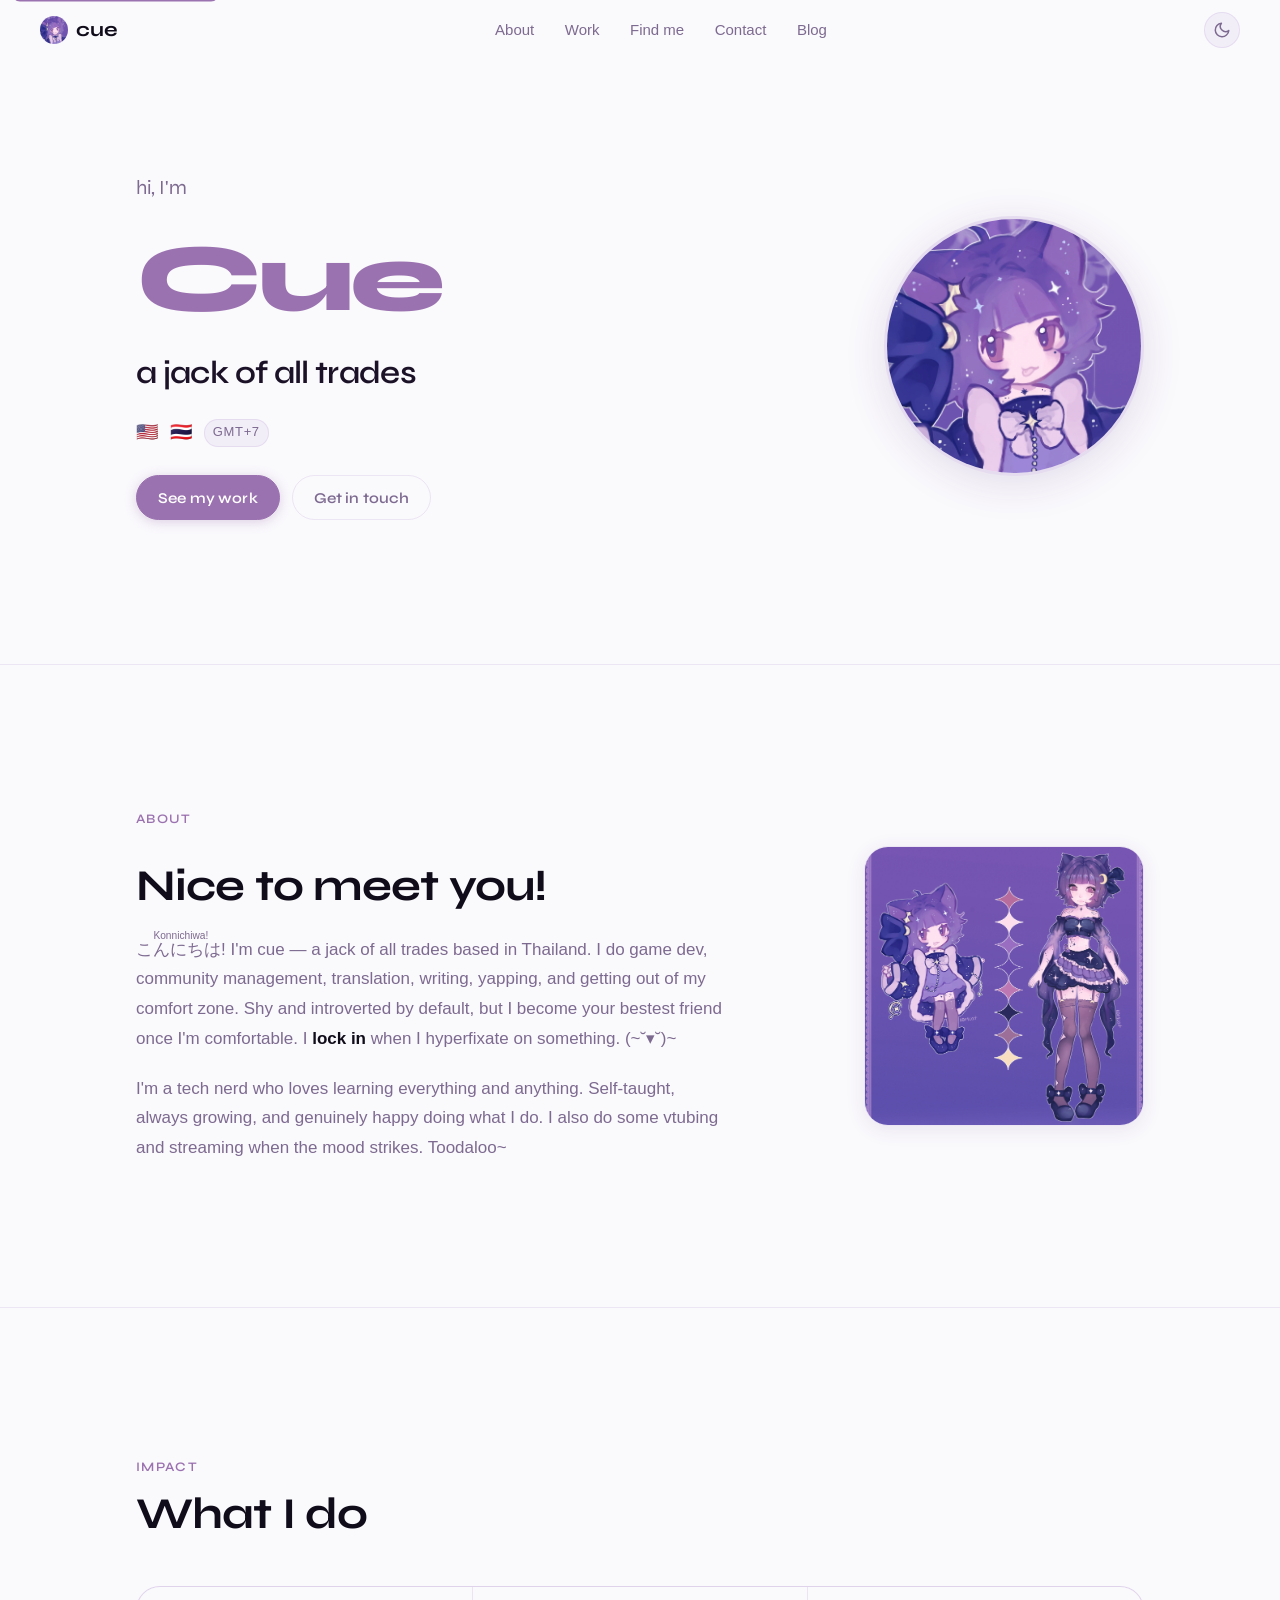
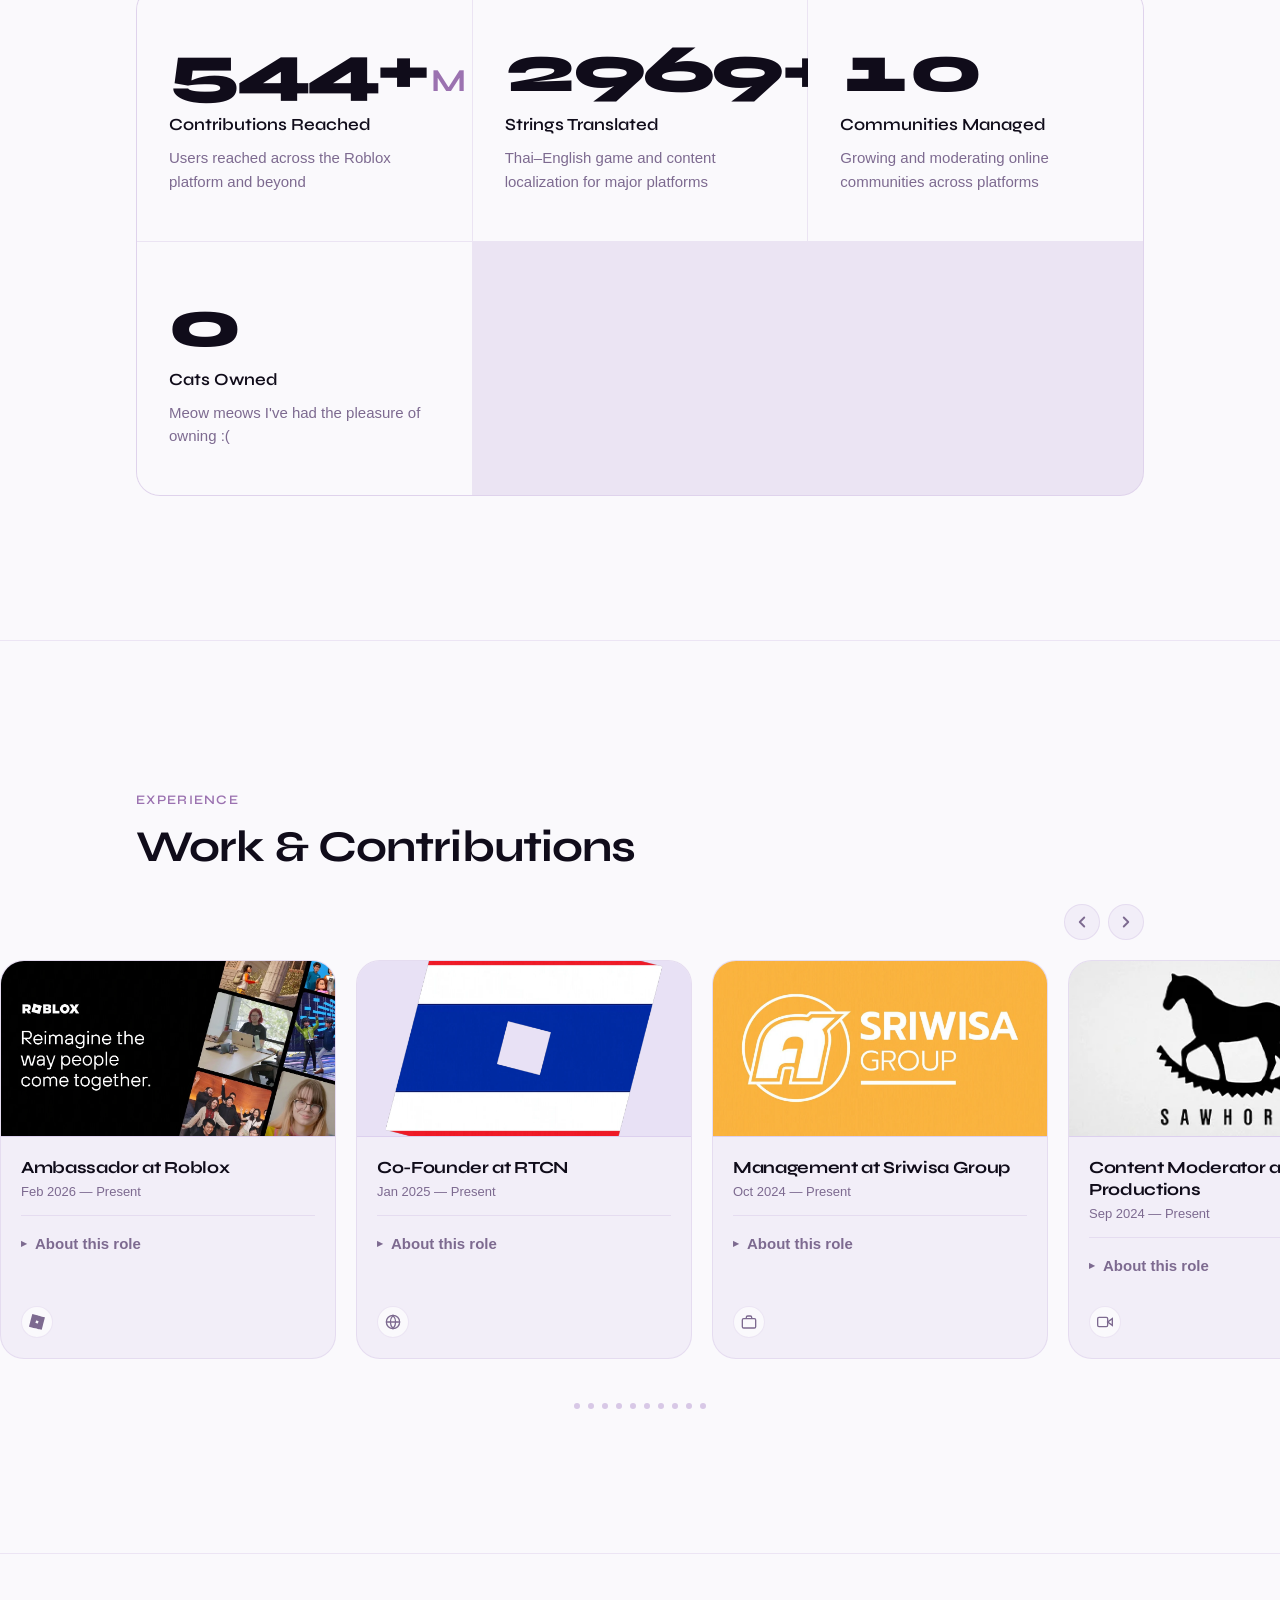
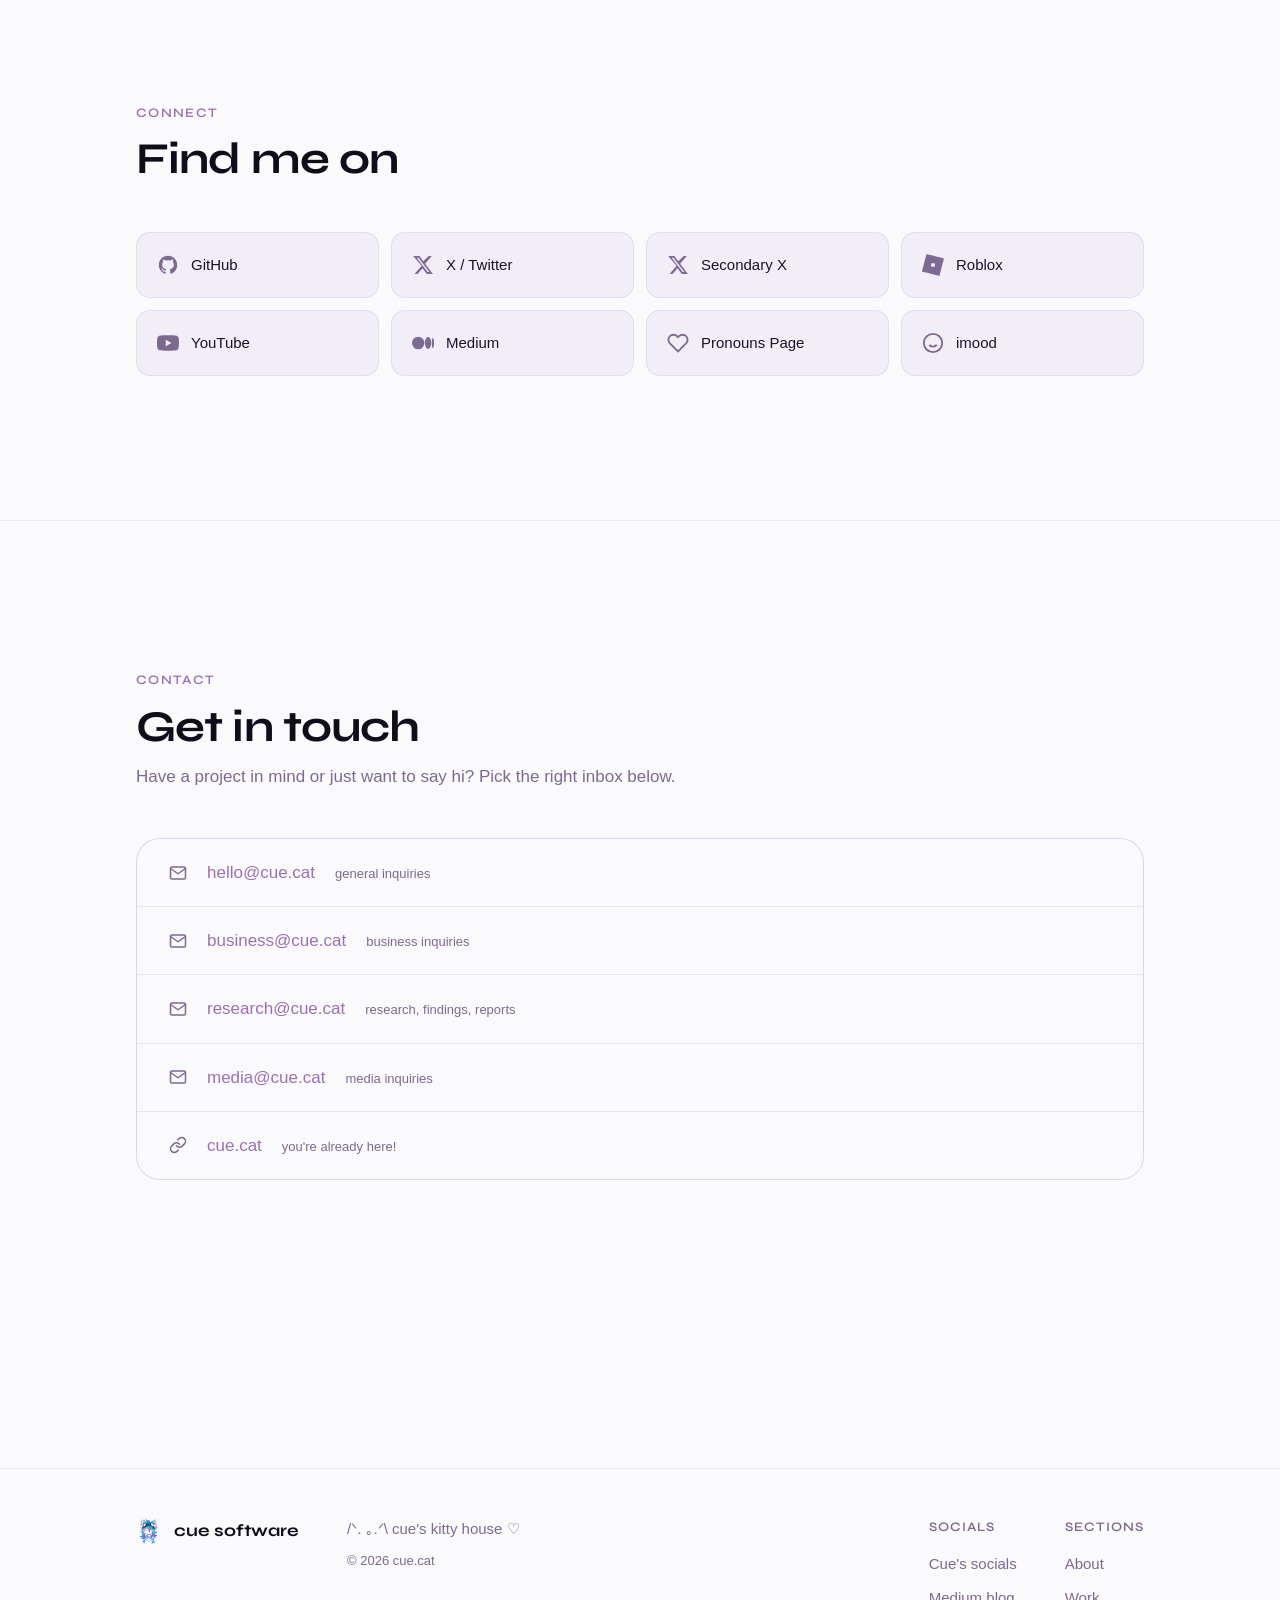
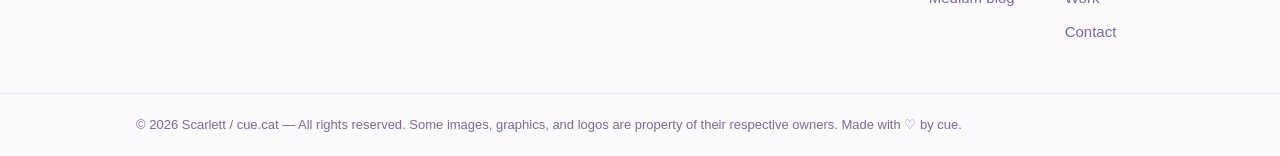
==== commit 17d16e0c: "Initial site change - Unfinished Added CNAME back, sitemap, and other core site changes such as layo" ====
--- a/index.html
+++ b/index.html
@@ -2,1063 +2,627 @@
 <html lang="en">
 
 <head>
-    <meta charset="UTF-8">
-    <meta http-equiv="X-UA-Compatible" content="IE=edge">
-    <meta name="viewport" content="viewport-fit=auto, width=device-width, initial-scale=1">
-    <meta name="darkreader-lock">
-    <meta name="color-scheme" content="dark light">
-    <meta name="robots" content="index, follow">
-    <meta name="referrer" content="no-referrer">
-    <meta name="format-detection" content="telephone=no">
-
-    <link rel="icon" type="image/png" sizes="16x16" href="/favicon-16x16.png">
-    <link rel="icon" type="image/png" sizes="32x32" href="/favicon-32x32.png">
-    <link rel="apple-touch-icon" sizes="180x180" href="/favicon-180x180.png">
-    <link rel="icon" type="image/png" sizes="192x192" href="/favicon-192x192.png">
-    <link rel="icon" type="image/png" sizes="512x512" href="/favicon-512x512.png">
-
-    <title>Hi! — cue</title>
-
-    <meta name="title" content="Cue's Site">
-    <meta name="description" content="hewwo!!,,">
-    <meta name="language" content="en">
-    <meta name="author" content="Scarlett">
-    <meta name="theme-color" content="#c490d1" media="(prefers-color-scheme: light)">
-    <meta name="theme-color" content="#d4a4e8" media="(prefers-color-scheme: dark)">
-    <meta name="keywords"
-        content="portfolio, personal website, personal webpage, web developer, programmer, game developer, translator, community manager, content creator, ambassador, contributor">
-
-    <!-- Open Graph (used by Discord, Facebook, Slack, etc.) -->
-    <meta property="og:type" content="website">
-    <meta property="og:site_name" content="Cue's Site">
-    <meta property="og:url" content="https://cue.cat">
-    <meta property="og:title" content="Cue's Site">
-    <meta property="og:description" content="hewwo!!,,">
-    <meta property="og:image" content="https://cue.cat/assets/icons/cuewieLogo.webp">
-    <meta property="og:locale" content="en_US">
-
-    <!-- Twitter / X Card -->
-    <meta name="twitter:creator" content="@MafuSaku">
-    <meta name="twitter:card" content="summary_large_image">
-    <meta name="twitter:url" content="https://cue.cat">
-    <meta name="twitter:title" content="Cue's Site">
-    <meta name="twitter:description" content="hewwo!!,,">
-    <!-- SWAP: Replace with your actual Twitter card image URL -->
-    <meta name="twitter:image" content="https://cue.cat/assets/icons/cuewieLogo.webp">
-    <meta name="revisit-after" content="7 days">
-
-    <!-- PWA & App meta -->
-    <meta name="application-name" content="Cue's Site">
-    <meta name="apple-mobile-web-app-capable" content="yes">
-    <meta name="apple-mobile-web-app-status-bar-style" content="black-translucent">
-    <meta name="mobile-web-app-capable" content="yes">
-    <meta name="msapplication-TileImage" content="favicon-192x192.png">
-
-    <link rel="preconnect" href="https://fonts.bunny.net" crossorigin>
-    <link href="https://fonts.bunny.net/css?family=albert-sans:300,300i,400,400i,700,700i,800,800i" rel="stylesheet">
-
-    <link rel="stylesheet" href="/css/style.css">
+  <meta charset="UTF-8">
+  <meta http-equiv="X-UA-Compatible" content="IE=edge">
+  <meta name="viewport" content="width=device-width, initial-scale=1, viewport-fit=cover">
+  <meta name="darkreader-lock">
+  <meta name="color-scheme" content="dark light">
+  <meta name="robots" content="index, follow">
+  <meta name="referrer" content="no-referrer">
+  <meta name="format-detection" content="telephone=no">
+
+  <link rel="shortcut icon" type="image/png" sizes="180x180" href="/assets/icons/header/chibicuewie.webp">
+  <link rel="icon" type="image/x-icon" sizes="16x16 32x32" href="/favicon.ico">
+  <link rel="apple-touch-icon" sizes="180x180" href="/apple-touch-icon.png">
+
+  <title>cue — jack of all trades</title>
+
+  <meta name="title" content="cue — jack of all trades">
+  <meta name="description" content="Cue (Scarlett / Saku) — game dev, translator, community manager, and creator based in Thailand.">
+  <meta name="language" content="en">
+  <meta name="author" content="Scarlett">
+  <meta name="theme-color" content="#a87cc4" media="(prefers-color-scheme: light)">
+  <meta name="theme-color" content="#c9a3df" media="(prefers-color-scheme: dark)">
+  <meta name="keywords" content="portfolio, personal website, web developer, programmer, game developer, translator, community manager, content creator, ambassador, contributor">
+
+  <meta property="og:type" content="website">
+  <meta property="og:site_name" content="cue.cat">
+  <meta property="og:url" content="https://cue.cat">
+  <meta property="og:title" content="cue — jack of all trades">
+  <meta property="og:description" content="Cue (Scarlett / Saku) — game dev, translator, community manager, and creator based in Thailand.">
+  <meta property="og:image" content="https://cue.cat/assets/icons/cuewieLogo.webp">
+  <meta property="og:locale" content="en_US">
+
+  <meta name="twitter:creator" content="@MafuSaku">
+  <meta name="twitter:card" content="summary_large_image">
+  <meta name="twitter:url" content="https://cue.cat">
+  <meta name="twitter:title" content="cue — jack of all trades">
+  <meta name="twitter:description" content="Cue (Scarlett / Saku) — game dev, translator, community manager, and creator based in Thailand.">
+  <meta name="twitter:image" content="https://cue.cat/assets/icons/cuewieLogo.webp">
+  <meta name="revisit-after" content="7 days">
+
+  <meta name="application-name" content="cue.cat">
+  <meta name="apple-mobile-web-app-capable" content="yes">
+  <meta name="apple-mobile-web-app-status-bar-style" content="black-translucent">
+  <meta name="mobile-web-app-capable" content="yes">
+  <meta name="msapplication-TileImage" content="/assets/icons/header/chibicuewie.webp">
+
+  <link rel="preconnect" href="https://fonts.bunny.net" crossorigin>
+  <link href="https://fonts.bunny.net/css?family=syne:400,600,700,800|dm-sans:300,400,500" rel="stylesheet">
+
+  <link rel="stylesheet" href="/css/style.css">
 </head>
 
 <body>
-    <!-- ============================================================
-         SKIP LINK — Accessibility: lets keyboard/screen-reader users
-         jump straight to the page content, skipping the header nav.
-         ============================================================ -->
-    <a class="skip-link" href="#main-content">Skip to main content</a>
-
-    <!-- ============================================================
-         HEADER / STICKY NAV
-         Contains the site branding and primary navigation.
-         The header becomes "frosted glass" on scroll (via JS scroll class).
-         ============================================================ -->
-    <header class="main-header" role="banner">
-        
-        <div class="header-brand">
-            <img class="header-icon" src="/assets/icons/header/chibicuewie.webp" alt="Cuewie Icon" width="32" height="32" aria-hidden="true" loading="eager">
-            <span class="header-name" aria-label="cue's site">cue</span>
+  <a class="skip-link" href="#main-content">Skip to main content</a>
+
+  <header class="site-header" role="banner">
+    <div class="header-inner wrapper">
+      <a class="header-brand" href="/" aria-label="cue — go to homepage">
+        <img src="/assets/icons/header/chibicuewie.webp" alt="" width="28" height="28" aria-hidden="true" loading="eager">
+        <span>cue</span>
+      </a>
+
+      <nav class="primary-nav" aria-label="Primary navigation">
+        <ul role="list">
+          <li><a href="#about">About</a></li>
+          <li><a href="#work">Work</a></li>
+          <li><a href="#findme">Find me</a></li>
+          <li><a href="#contact">Contact</a></li>
+          <li><a href="https://medium.com/@mafusaku" target="_blank" rel="noopener noreferrer">Blog</a></li>
+        </ul>
+      </nav>
+
+      <button class="theme-toggle" type="button" aria-label="Switch to dark mode" title="Toggle color theme">
+        <svg class="icon-sun" fill="none" stroke="currentColor" stroke-linecap="round" stroke-linejoin="round" stroke-width="2" aria-hidden="true" viewBox="0 0 24 24" width="18" height="18">
+          <circle cx="12" cy="12" r="4"/>
+          <path d="M12 2v2m0 16v2M4.22 4.22l1.42 1.42m12.72 12.72 1.42 1.42M2 12h2m16 0h2M4.22 19.78l1.42-1.42M18.36 5.64l1.42-1.42"/>
+        </svg>
+        <svg class="icon-moon" fill="none" stroke="currentColor" stroke-linecap="round" stroke-linejoin="round" stroke-width="2" aria-hidden="true" viewBox="0 0 24 24" width="18" height="18">
+          <path d="M21 12.79A9 9 0 1 1 11.21 3 7 7 0 0 0 21 12.79"/>
+        </svg>
+      </button>
+    </div>
+  </header>
+
+  <main id="main-content">
+
+    <!-- HERO -->
+    <section id="home" class="hero-section" aria-label="Introduction">
+      <div class="wrapper">
+        <div class="hero-layout">
+
+          <div class="hero-text">
+            <p class="hero-eyebrow">hi, I'm</p>
+            <h1 class="hero-name">
+              <span class="name-cycler" aria-label="Cue, also known as Scarlett or Saku">
+                <span class="name-item" aria-hidden="true">Cue</span>
+                <span class="name-item" aria-hidden="true">Scarlett</span>
+                <span class="name-item" aria-hidden="true">Saku</span>
+              </span>
+            </h1>
+            <p class="hero-tagline">a jack of all trades</p>
+            <div class="hero-meta" aria-label="Location and timezone">
+              <span role="img" aria-label="United States flag">🇺🇸</span>
+              <span role="img" aria-label="Thailand flag">🇹🇭</span>
+              <span class="hero-timezone">GMT+7</span>
+            </div>
+            <div class="hero-actions">
+              <a class="btn btn-primary" href="#work">See my work</a>
+              <a class="btn btn-ghost" href="#contact">Get in touch</a>
+            </div>
+          </div>
+
+          <div class="hero-avatar-wrap" aria-hidden="true">
+            <img class="hero-avatar" src="/assets/icons/header/chibicuewie.webp" alt="Cue's avatar" width="280" height="280" loading="eager" fetchpriority="high" decoding="async">
+          </div>
+
         </div>
-
-        <nav class="primary-navigation" aria-label="Primary navigation">
-
-            <button class="theme-toggle" type="button" aria-label="Switch to dark mode" title="Toggle color theme">
-                <!-- Sun icon (shown in dark mode, click to go light) -->
-                <svg fill="none" stroke="currentColor" stroke-linecap="round" stroke-linejoin="round" stroke-width="2"
-                    aria-hidden="true" class="icon-sun" viewBox="0 0 24 24" width="20" height="20">
-                    <circle cx="12" cy="12" r="4" />
-                    <path
-                        d="M12 2v2m0 16v2M4.22 4.22l1.42 1.42m12.72 12.72 1.42 1.42M2 12h2m16 0h2M4.22 19.78l1.42-1.42M18.36 5.64l1.42-1.42" />
-                </svg>
-                <!-- Moon icon (shown in light mode, click to go dark) -->
-                <svg fill="none" stroke="currentColor" stroke-linecap="round" stroke-linejoin="round" stroke-width="2"
-                    aria-hidden="true" class="icon-moon" viewBox="0 0 24 24" width="20" height="20">
-                    <path d="M21 12.79A9 9 0 1 1 11.21 3 7 7 0 0 0 21 12.79" />
-                </svg>
-            </button>
-
-            <!-- Navigation links -->
-            <ul role="list">
-                <li><a href="#about">About</a></li>
-                <li><a href="#work">Work</a></li>
-                <li><a href="#findme">Find Me</a></li>
-                <li><a href="#contact">Contact</a></li>
-                <li><a href="https://medium.com/@mafusaku">Blog</a></li>
-            </ul>
-
-        </nav>
-    </header>
-
-    <main id="main-content">
-
-        <!-- home/hero section -->
-        <section id="home" class="home-section" aria-label="Introduction">
-            <div class="wrapper">
-                <div class="hero-layout">
-
-                    <!-- Left: greeting, cycling name, tagline, meta -->
-                    <div class="hero-text">
-
-                        <p class="hero-greeting">
-                            Hi, I'm
-                            <!-- Name cycler: script.js cycles through these every ~2s -->
-                            <span class="name-cycler" aria-label="Cue, also known as Scarlett or Saku">
-                                <span class="name-item" aria-hidden="true">Cue</span>
-                                <span class="name-item" aria-hidden="true">Scarlett</span>
-                                <span class="name-item" aria-hidden="true">Saku</span>
-                            </span>
-                        </p>
-
-                        <!-- Tagline to describe myself -->
-                        <p class="hero-tagline">and I'm a jack of all trades</p>
-
-                        <!-- Country flags (emoji) and timezone -->
-                        <div class="hero-meta" aria-label="Location and timezone">
-                            <span class="hero-flag" role="img" aria-label="United States (US) flag">🇺🇸</span>
-                            <span class="hero-flag" role="img" aria-label="Thailand flag">🇹🇭</span>
-                            <span class="hero-timezone">GMT+7</span>
-                        </div>
-
-                    </div><!-- /hero-text -->
-
-                    <!-- Right: circular avatar image -->
-                    <div class="hero-avatar-wrap">
-                        <img class="hero-avatar" src="/assets/icons/header/chibicuewie.webp" alt="Cue's profile photo" width="260" height="260"
-                            loading="eager" fetchpriority="high" decoding="async">
-                    </div>
-
-                </div><!-- /hero-layout -->
-            </div><!-- /wrapper -->
-        </section>
-
-        <!-- About section / Layout: left text + right rounded-corner image -->
-        <section id="about" class="about-section" aria-labelledby="about-heading">
-            <div class="wrapper">
-                <div class="about-layout">
-
-                    <!-- Left: heading + description -->
-                    <div class="about-text">
-                        <h2 id="about-heading">About</h2>
-
-                        <p>
-                            <ruby>こんにちは!<rt>Konnichiwa!</rt></ruby> I'm cue! I'm a jack of all trades and I'm based in Thailand.
-                            I do a crap ton of things: I do game dev, community management, translation, writing, yapping, getting out my comfort zone, and MORE.
-                            I am pretty shy and introverted, but I will become your bestest friend! I become extroverted in situations where I'm most comfortable in, that involves people too!
-                            I love doing what I do and I can only continue doing it! I hyperfixate on things, I <b>lock in</b>. I also do some vtubing, streaming, and just about anything really!
-                            (~˘▾˘)~
-                        </p>
-                        <p>
-                            I'm a tech nerd! I love doing everything and anything tech. That would be learning new things, self-teaching (like how I always do!), or finding awesome tech creators to follow!
-                            I know a lot but may not be able to do a lot, but that's totally okay! I try and do my best with everything I go for ^_^
-                            Toodaloo~
-                        </p>
-                    </div>
-
-                    <!-- Right: rounded-corner image -->
-                    <div class="about-image-wrap">
-                        <img class="about-image" src="/assets/icons/main/cuewie-ref.webp" alt="Cuewie's character reference sheet" width="320" height="320" loading="lazy" decoding="async">
-                    </div>
-
-                </div><!-- /about-layout -->
-            </div><!-- /wrapper -->
-        </section>
-
-        <!-- ============================================================
-           WHAT I DO SECTION
-           Each .skill-row has: description text on left + animated
-           stat counter on right. The counter starts at 0 and counts
-           up to data-target when scrolled into view.
-           ============================================================ -->
-        <section id="whatido" class="whatido-section" aria-labelledby="whatido-heading">
-            <div class="wrapper">
-                <h2 id="whatido-heading">What I do</h2>
-
-                <div class="skills-grid">
-
-                    <!-- Skill row 1
-                 SWAP: Change the text and data-target number for each row.
-                 data-target = the final number the counter counts up to.
-                 data-suffix = optional suffix after the number (e.g. "+") -->
-                    <div class="skill-row">
-                        <div class="skill-description">
-                            <strong class="skill-name">Contributions Reached</strong>
-                            <p>Work on the Roblox platform and elsewhere with everything I do</p>
-                        </div>
-                        <div class="stat-block" aria-label="550 plus million users">
-                            <span class="stat-number" data-target="550" data-suffix="+">0</span>
-                            <span class="stat-label">million users</span>
-                        </div>
-                    </div>
-
-                    <!-- Skill row 2 -->
-                    <div class="skill-row">
-                        <div class="skill-description">
-                            <strong class="skill-name">Translation</strong>
-                            <p>Thai-English game and content localization for major platforms.</p>
-                        </div>
-                        <div class="stat-block" aria-label="3000 plus strings translated">
-                            <span class="stat-number" data-target="3000" data-suffix="+">0</span>
-                            <span class="stat-label">strings translated</span>
-                        </div>
-                    </div>
-
-                    <!-- Skill row 3 -->
-                    <div class="skill-row">
-                        <div class="skill-description">
-                            <strong class="skill-name">Community Management</strong>
-                            <p>Growing and moderating online communities across platforms.</p>
-                        </div>
-                        <div class="stat-block" aria-label="10 communities">
-                            <span class="stat-number" data-target="10">0</span>
-                            <span class="stat-label">communities</span>
-                        </div>
-                    </div>
-
-                    <!-- Skill row 4 -->
-                    <div class="skill-row">
-                        <div class="skill-description">
-                            <strong class="skill-name">Cats owned</strong>
-                            <p>Meow meows I've owned</p>
-                        </div>
-                        <div class="stat-block" aria-label="0 cats">
-                            <span class="stat-number" data-target="0">0</span>
-                            <span class="stat-label">:(</span>
-                        </div>
-                    </div>
-
-                </div><!-- /skills-grid -->
-            </div><!-- /wrapper -->
-        </section>
-
-        <!-- ============================================================
-           WORK AND CONTRIBUTIONS SECTION — CSS Scroll Carousel
-           Cards snap into place on scroll. Indicators (♦ diamonds)
-           show how many cards there are and which ones are visible.
-           ============================================================ -->
-        <section id="work" class="work-section" aria-labelledby="work-heading">
-
-            <div class="wrapper">
-                <h2 id="work-heading">Work and Contributions</h2>
-            </div>
-
-            <!-- Carousel lives outside .wrapper so it can be full-width -->
-            <div class="carousel-outer">
-
-                <!-- Carousel prev/next arrow buttons -->
-                <div class="carousel-controls" aria-label="Carousel navigation">
-                    <button class="carousel-btn carousel-btn--prev" type="button" aria-label="Scroll to previous cards">
-                        <svg fill="none" stroke="currentColor" stroke-linecap="round" stroke-linejoin="round" stroke-width="2.5"
-                            aria-hidden="true" viewBox="0 0 24 24" width="20" height="20">
-                            <path d="m15 18-6-6 6-6" />
-                        </svg>
-                    </button>
-                    <button class="carousel-btn carousel-btn--next" type="button" aria-label="Scroll to next cards">
-                        <svg fill="none" stroke="currentColor" stroke-linecap="round" stroke-linejoin="round" stroke-width="2.5"
-                            aria-hidden="true" viewBox="0 0 24 24" width="20" height="20">
-                            <path d="m9 18 6-6-6-6" />
-                        </svg>
-                    </button>
-                </div>
-
-                <!-- Scroll-snapping track of work cards -->
-                <div class="carousel-track" role="region" aria-label="Work and contributions carousel" tabindex="0">
-
-                    <!-- ======================================================
-                 WORK CARD TEMPLATE
-                 SWAP: Duplicate this <article> block for each job.
-                 Update: card image, title, date range, description,
-                 and the link icons at the bottom.
-                 ====================================================== -->
-
-                    <!-- Card 1 -->
-                    <article class="work-card">
-                        <div class="card-image-wrap">
-                            <img src="/assets/icons/main/work-contributions/RTC-logo.webp" alt="Roblox_RTC icon image" width="340" height="190" loading="lazy" decoding="async">
-                        </div>
-                        <div class="card-body">
-                            <div class="card-header">
-                                <h3 class="card-title">Lead Researcher at Roblox_RTC</h3>
-                                <p class="card-date">
-                                    <time datetime="2023-03">Mar 2023</time> — Present
-                                </p>
-                            </div>
-                            <!-- Native <details> element — expands/collapses without JS! -->
-                            <details class="card-details">
-                                <summary>Description</summary>
-                                <p>I researched and fact-checked information related to the Roblox community and all things Roblox.</p>
-                            </details>
-                            <div class="card-links" aria-label="Related links for this role">
-                                <a href="https://x.com/Roblox_RTC" target="_blank" rel="noopener noreferrer"
-                                    aria-label="Roblox_RTC on X (opens in new tab)">
-                                    <svg fill="currentColor" aria-hidden="true" viewBox="0 0 24 24" width="18" height="18">
-                                        <path
-                                            d="M18.244 2.25h3.308l-7.227 8.26 8.502 11.24H16.17l-4.714-6.231-5.401 6.231H2.747l7.73-8.835L1.254 2.25H8.08l4.259 5.632zm-1.161 17.52h1.833L7.084 4.126H5.117z" />
-                                    </svg>
-                                </a>
-                            </div>
-                        </div>
-                    </article>
-
-                    <!-- Card 2 -->
-                    <article class="work-card">
-                        <div class="card-image-wrap">
-                            <img src="/assets/icons/main/work-contributions/Roblox-Tagline.webp" alt="Roblox logo image" width="340" height="190" loading="lazy" decoding="async">
-                        </div>
-                        <div class="card-body">
-                            <div class="card-header">
-                                <h3 class="card-title">Ambassador at Roblox</h3>
-                                <p class="card-date">
-                                    <time datetime="2026-02">Feb 2026</time> — Present
-                                </p>
-                            </div>
-                            <details class="card-details">
-                                <summary>Description</summary>
-                                <p>I helped with the second Thailand creator meetup (in-person) in Bangkok in October 2025. As a volunteer ambassador for Roblox in Thailand, I support the growth of the local developer and player community. I do this by building partnerships, organizing events, and contributing to community-driven initiatives. My role involves empowering creators and strengthening the Thai Roblox ecosystem, while also maintaining updates on community activities, news, and public engagement.</p>
-                            </details>
-                            <div class="card-links" aria-label="Related links for this role">
-                                <a href="https://about.roblox.com" target="_blank" rel="noopener noreferrer"
-                                    aria-label="Roblox profile (opens in new tab)">
-                                    <svg xmlns="http://www.w3.org/2000/svg" xml:space="preserve" viewBox="0 0 302.7 302.7" width="18" height="18">
-                                        <path
-                                            d="M120.5 271.7C9.6 243.1.5 240.7.6 240.2.7 239.6 62.1.5 62.2.4c0 0 54 13.8 119.9 30.8S302.1 62 302.2 62c.2 0 .2.4.1.9-.2 1.5-61.5 239.3-61.7 239.5 0 .1-54.1-13.7-120.1-30.7M174.9 158c3.2-12.6 5.9-23.1 6-23.4.1-.5-2.3-1.2-23.2-6.6-12.8-3.3-23.5-5.9-23.6-5.8-.3.3-12.1 46.6-12 46.7.2.2 46.7 12.2 46.8 12.1 0-.1 2.7-10.4 6-23"
-                                            style="fill:#fff" />
-                                    </svg>
-                                </a>
-                            </div>
-                        </div>
-                    </article>
-
-                    <!-- Card 3 -->
-                    <article class="work-card">
-                        <div class="card-image-wrap">
-                            <img src="/assets/icons/main/work-contributions/RTCN-logo.webp" alt="RTCN logo image" width="340" height="190" loading="lazy" decoding="async">
-                        </div>
-                        <div class="card-body">
-                            <div class="card-header">
-                                <h3 class="card-title">Co-Founder at RTCN</h3>
-                                <p class="card-date">
-                                    <time datetime="2025-01">Jan 2025</time> — Present
-                                </p>
-                            </div>
-                            <details class="card-details">
-                                <summary>Description</summary>
-                                <p>RTCN is an organization dedicated to bringing Thai Roblox players together, supporting various initiatives, and organizing events to strengthen community connections. We are passionate about the Roblox platform and the Metaverse. The organization focuses on developing and promoting communication within the Roblox Thailand community, with most activities and events managed through Facebook.</p>
-                            </details>
-                            <div class="card-links" aria-label="Related links for this role">
-                                <a href="https://www.robloxthailand.com?ref=cuecat" target="_blank" rel="noopener noreferrer"
-                                    aria-label="RTCN community (opens in new tab)">
-                                    <svg fill="none" stroke="currentColor" stroke-width="2" aria-hidden="true" viewBox="0 0 24 24" width="18" height="18">
-                                        <circle cx="12" cy="12" r="10" />
-                                        <path d="M2 12h20M12 2a15.3 15.3 0 0 1 4 10 15.3 15.3 0 0 1-4 10 15.3 15.3 0 0 1-4-10 15.3 15.3 0 0 1 4-10z" />
-                                    </svg>
-                                </a>
-                            </div>
-                        </div>
-                    </article>
-
-                    <!-- Card 4 -->
-                    <article class="work-card">
-                        <div class="card-image-wrap">
-                            <img src="/assets/icons/main/work-contributions/sriwisagroup-logo.webp" alt="Sriwisa Group logo image" width="340" height="190" loading="lazy" decoding="async">
-                        </div>
-                        <div class="card-body">
-                            <div class="card-header">
-                                <h3 class="card-title">Management at Sriwisa Group</h3>
-                                <p class="card-date">
-                                    <time datetime="2024-10">Oct 2024</time> — Present
-                                </p>
-                            </div>
-                            <details class="card-details">
-                                <summary>Description</summary>
-                                <p>I helped manage the Facebook page as well as support inquiries from messages received on the page. I also helped with some graphic and UI work for promotional content.</p>
-                            </details>
-                            <div class="card-links" aria-label="Related links for this role">
-                                <a href="https://sriwisa.com" target="_blank" rel="noopener noreferrer"
-                                    aria-label="Sriwisa Group (opens in new tab)">
-                                    <svg fill="none" stroke="currentColor" stroke-width="2" aria-hidden="true" viewBox="0 0 24 24" width="18" height="18">
-                                        <rect width="20" height="14" x="2" y="7" rx="2" />
-                                        <path d="M16 7V5a2 2 0 0 0-2-2h-4a2 2 0 0 0-2 2v2" />
-                                    </svg>
-                                </a>
-                            </div>
-                        </div>
-                    </article>
-
-                    <!-- Card 5 -->
-                    <article class="work-card">
-                        <div class="card-image-wrap">
-                            <img src="/assets/icons/main/work-contributions/sawhorse-logo.webp" alt="Sawhorse Production logo image" width="340" height="190" loading="lazy" decoding="async">
-                        </div>
-                        <div class="card-body">
-                            <div class="card-header">
-                                <h3 class="card-title">Content Moderator at Sawhorse Productions</h3>
-                                <p class="card-date">
-                                    <time datetime="2024-09">Sep 2024</time> — Present
-                                </p>
-                            </div>
-                            <details class="card-details">
-                                <summary>Description</summary>
-                                <p>I am a community moderator for <a href="https://discord.com/invite/walmartdiscovered" target="_blank">Walmart Discovered</a>, which is Walmart's Roblox game. I ensure member safety and civility, as well as communication amongst the team.</p>
-                            </details>
-                            <div class="card-links" aria-label="Related links for this role">
-                                <a href="https://sawhorsela.com" target="_blank" rel="noopener noreferrer"
-                                    aria-label="Sawhorse Productions (opens in new tab)">
-                                    <svg fill="none" stroke="currentColor" stroke-width="2" aria-hidden="true" viewBox="0 0 24 24" width="18" height="18">
-                                        <path d="m23 7-7 5 7 5z" />
-                                        <rect width="15" height="14" x="1" y="5" rx="2" />
-                                    </svg>
-                                </a>
-                            </div>
-                        </div>
-                    </article>
-
-                    <!-- Card 6 -->
-                    <article class="work-card">
-                        <div class="card-image-wrap">
-                            <img src="/assets/icons/main/work-contributions/ThailandPost_Logo.webp" alt="Thailand Post logo image" width="340" height="190" loading="lazy" decoding="async">
-                        </div>
-                        <div class="card-body">
-                            <div class="card-header">
-                                <h3 class="card-title">Intern at Thailand Post</h3>
-                                <p class="card-date">
-                                    <time datetime="2023-10">Oct 2023</time> —
-                                    <time datetime="2024-01">Feb 2024</time>
-                                </p>
-                            </div>
-                            <details class="card-details">
-                                <summary>Description</summary>
-                                <p>Customer service, backend tracking, paperwork, post office stuff.</p>
-                            </details>
-                            <div class="card-links" aria-label="Related links for this role">
-                                <a href="https://www.thailandpost.co.th" target="_blank" rel="noopener noreferrer"
-                                    aria-label="Thailand Post (opens in new tab)">
-                                    <svg fill="none" stroke="currentColor" stroke-width="2" aria-hidden="true" viewBox="0 0 24 24" width="18" height="18">
-                                        <path d="M4 4h16c1.1 0 2 .9 2 2v12c0 1.1-.9 2-2 2H4c-1.1 0-2-.9-2-2V6c0-1.1.9-2 2-2z" />
-                                        <path d="m22 6-10 7L2 6" />
-                                    </svg>
-                                </a>
-                            </div>
-                        </div>
-                    </article>
-
-                    <!-- Card 7 -->
-                    <article class="work-card">
-                        <div class="card-image-wrap">
-                            <img src="/assets/icons/main/work-contributions/Roblox-Tagline.webp" alt="Roblox tagline image" width="340" height="190" loading="lazy" decoding="async">
-                        </div>
-                        <div class="card-body">
-                            <div class="card-header">
-                                <h3 class="card-title">Community Translator at Roblox</h3>
-                                <p class="card-date">
-                                    <time datetime="2022-07">Jul 2022</time> — Present
-                                </p>
-                            </div>
-                            <details class="card-details">
-                                <summary>Description</summary>
-                                <p>I'm part of Roblox's beta program and also this program, which is a localization program created by Roblox's Developer Relations team. In this program, we suggest features, offer feedback on Roblox's translation tools, features, and products, and share opinions and insightful knowledge with the Roblox localization team.</p>
-                            </details>
-                            <div class="card-links" aria-label="Related links for this role">
-                                <a href="https://about.roblox.com" target="_blank" rel="noopener noreferrer"
-                                    aria-label="Roblox (opens in new tab)">
-                                    <svg xmlns="http://www.w3.org/2000/svg" xml:space="preserve" viewBox="0 0 302.7 302.7" width="18" height="18">
-                                        <path
-                                            d="M120.5 271.7C9.6 243.1.5 240.7.6 240.2.7 239.6 62.1.5 62.2.4c0 0 54 13.8 119.9 30.8S302.1 62 302.2 62c.2 0 .2.4.1.9-.2 1.5-61.5 239.3-61.7 239.5 0 .1-54.1-13.7-120.1-30.7M174.9 158c3.2-12.6 5.9-23.1 6-23.4.1-.5-2.3-1.2-23.2-6.6-12.8-3.3-23.5-5.9-23.6-5.8-.3.3-12.1 46.6-12 46.7.2.2 46.7 12.2 46.8 12.1 0-.1 2.7-10.4 6-23"
-                                            style="fill:#fff" />
-                                    </svg>
-                                </a>
-                            </div>
-                        </div>
-                    </article>
-
-                    <!-- Card 8 -->
-                    <article class="work-card">
-                        <div class="card-image-wrap">
-                            <img src="/assets/icons/main/work-contributions/specter-game.webp" alt="Specter game image" width="340" height="190" loading="lazy" decoding="async">
-                        </div>
-                        <div class="card-body">
-                            <div class="card-header">
-                                <h3 class="card-title">Translator for Specter</h3>
-                                <p class="card-date">
-                                    <time datetime="2022-06">Jun 2022</time> —
-                                    <time datetime="2023-12">Dec 2023</time>
-                                </p>
-                            </div>
-                            <details class="card-details">
-                                <summary>Description</summary>
-                                <p>I translated the Roblox horror game Specter (also known as Specter 2 on launch). I've translated the game from English to Thai, localizing the game for the Thai Roblox community. This was a fun and challenging project.</p>
-                            </details>
-                            <div class="card-links" aria-label="Related links for this role">
-                                <a href="https://www.roblox.com/games/8267733039" target="_blank" rel="noopener noreferrer"
-                                    aria-label="Specter on Roblox (opens in new tab)">
-                                    <svg xmlns="http://www.w3.org/2000/svg" xml:space="preserve" viewBox="0 0 302.7 302.7" width="18" height="18">
-                                        <path
-                                            d="M120.5 271.7C9.6 243.1.5 240.7.6 240.2.7 239.6 62.1.5 62.2.4c0 0 54 13.8 119.9 30.8S302.1 62 302.2 62c.2 0 .2.4.1.9-.2 1.5-61.5 239.3-61.7 239.5 0 .1-54.1-13.7-120.1-30.7M174.9 158c3.2-12.6 5.9-23.1 6-23.4.1-.5-2.3-1.2-23.2-6.6-12.8-3.3-23.5-5.9-23.6-5.8-.3.3-12.1 46.6-12 46.7.2.2 46.7 12.2 46.8 12.1 0-.1 2.7-10.4 6-23"
-                                            style="fill:#fff" />
-                                    </svg>
-                                </a>
-                            </div>
-                        </div>
-                    </article>
-
-                    <!-- Card 9 -->
-                    <article class="work-card">
-                        <div class="card-image-wrap">
-                            <svg xmlns="http://www.w3.org/2000/svg" viewBox="0 0 377.36 76.79" width="340" height="190">
-                                <defs>
-                                    <linearGradient id="a" x1="-5.62" x2="59.93" y1="5.62" y2="71.17" gradientUnits="userSpaceOnUse">
-                                        <stop offset="0" stop-color="#ff6b35" />
-                                        <stop offset=".04" stop-color="#fa593f" />
-                                        <stop offset=".13" stop-color="#f03952" />
-                                        <stop offset=".2" stop-color="#eb255e" />
-                                        <stop offset=".25" stop-color="#e91e63" />
-                                        <stop offset=".5" stop-color="#ff1393" />
-                                        <stop offset=".75" stop-color="#9c27b0" />
-                                        <stop offset="1" stop-color="#00b4d8" />
-                                    </linearGradient>
-                                </defs>
-                                <path
-                                    d="M38.23 46.13 0 46.19V30.72l38.23-.06c4.27 0 7.74 3.46 7.74 7.74s-3.46 7.74-7.74 7.74Zm38.57-7.74C76.81 17.19 59.62 0 38.41 0H0v15.36h38.41c12.72 0 23.04 10.31 23.04 23.04S51.14 61.44 38.41 61.44H0V76.8h38.41c21.21 0 38.4-17.19 38.4-38.4Z"
-                                    style="fill:url(#a);stroke-width:0" />
-                                <path
-                                    d="M117.08 14.36h21.47c15.46 0 26.06 9.32 26.06 23.63s-10.6 23.63-26.06 23.63h-21.47zm20.93 38.28c9.38 0 15.53-5.6 15.53-14.65s-6.14-14.65-15.53-14.65h-9.99v29.3zm45.26-11.81V14.36h10.94v26.06c0 8.98 3.92 12.69 10.53 12.69s10.53-3.71 10.53-12.69V14.36h10.8v26.47c0 13.91-7.97 21.6-21.4 21.6s-21.4-7.7-21.4-21.6m106.14 7.9c0 8.17-6.48 12.9-18.9 12.9h-24.44V14.36h23.09c11.81 0 17.89 4.93 17.89 12.29 0 4.73-2.43 8.37-6.28 10.4 5.27 1.69 8.64 5.74 8.64 11.68M256.94 22.6v11.14h10.87c5.33 0 8.24-1.89 8.24-5.6s-2.9-5.54-8.24-5.54zm21.47 24.98c0-3.98-3.04-5.87-8.71-5.87h-12.76v11.68h12.76c5.67 0 8.71-1.76 8.71-5.81m28.8-33.22h10.94v47.26h-10.94zm44.1 8.91h-15.12v-8.91h41.18v8.91h-15.12v38.35h-10.94z"
-                                    style="stroke-width:0;fill:#fff" />
-                            </svg>
-                        </div>
-                        <div class="card-body">
-                            <div class="card-header">
-                                <h3 class="card-title">QA Volunteer at Dubit</h3>
-                                <p class="card-date">
-                                    <time datetime="2022-05">May 2022</time> — Present
-                                </p>
-                            </div>
-                            <details class="card-details">
-                                <summary>Description</summary>
-                                <p>I was a volunteer QA at Dubit, testing various Roblox games and projects that the company created or collaborated on with another entity. I provided feedback, insights, and suggestions to the company and its partners.</p>
-                            </details>
-                            <div class="card-links" aria-label="Related links for this role">
-                                <a href="https://dubit.io" target="_blank" rel="noopener noreferrer"
-                                    aria-label="Dubit (opens in new tab)">
-                                    <svg fill="none" stroke="currentColor" stroke-width="2" aria-hidden="true" viewBox="0 0 24 24" width="18" height="18">
-                                        <rect width="9" height="9" x="2" y="2" rx="1" />
-                                        <rect width="9" height="9" x="13" y="2" rx="1" />
-                                        <rect width="9" height="9" x="2" y="13" rx="1" />
-                                        <rect width="9" height="9" x="13" y="13" rx="1" />
-                                    </svg>
-                                </a>
-                            </div>
-                        </div>
-                    </article>
-
-                    <!-- Card 10 -->
-                    <article class="work-card">
-                        <div class="card-image-wrap">
-                            <img src="/assets/icons/main/work-contributions/mgl-logo.webp" alt="MGL banner image" width="340" height="190" loading="lazy" decoding="async">
-                        </div>
-                        <div class="card-body">
-                            <div class="card-header">
-                                <h3 class="card-title">Advisor & Moderator at MGL</h3>
-                                <p class="card-date">
-                                    <time datetime="2021-06">Jun 2021</time> — Present
-                                </p>
-                            </div>
-                            <details class="card-details">
-                                <summary>Description</summary>
-                                <p>I joined the first-ever MGL event back in 2021 through Roblox advertisements. I was heavily involved and then proceeded to apply and become an advisor and server moderator for MGL. I answer questions, escalate issues, communicate closely with the team, and ensure the server is fun and safe for all users.</p>
-                            </details>
-                            <div class="card-links" aria-label="Related links for this role">
-                                <a href="https://mgl.co" target="_blank" rel="noopener noreferrer"
-                                    aria-label="Metaverse Gaming League (opens in new tab)">
-                                    <svg fill="none" stroke="currentColor" stroke-width="2" aria-hidden="true" viewBox="0 0 24 24" width="18" height="18">
-                                        <path d="m12 2 3.09 6.26L22 9.27l-5 4.87 1.18 6.88L12 17.77l-6.18 3.25L7 14.14 2 9.27l6.91-1.01z" />
-                                    </svg>
-                                </a>
-                            </div>
-                        </div>
-                    </article>
-
-                    <!-- Card 11 -->
-                    <article class="work-card">
-                        <div class="card-image-wrap">
-                            <img src="/assets/icons/main/work-contributions/freedraw-game.webp" alt="Free Draw game image" width="340" height="190" loading="lazy" decoding="async">
-                        </div>
-                        <div class="card-body">
-                            <div class="card-header">
-                                <h3 class="card-title">Translator for Free Draw!</h3>
-                                <p class="card-date">
-                                    <time datetime="2021-04">Apr 2021</time> — Present
-                                </p>
-                            </div>
-                            <details class="card-details">
-                                <summary>Description</summary>
-                                <p>I've translated the Roblox game from English to Thai, providing localization to the Thai community of Free Draw. My translations can even be spotted on a Thai creator's <a href="https://www.youtube.com/watch?v=gkLWsMZLbxY" target="_blank">YouTube video</a>!</p>
-                            </details>
-                            <div class="card-links" aria-label="Related links for this role">
-                                <a href="https://www.roblox.com/games/1547610457" target="_blank" rel="noopener noreferrer"
-                                    aria-label="Free Draw on Roblox (opens in new tab)">
-                                    <svg xmlns="http://www.w3.org/2000/svg" xml:space="preserve" viewBox="0 0 302.7 302.7" width="18" height="18">
-                                        <path
-                                            d="M120.5 271.7C9.6 243.1.5 240.7.6 240.2.7 239.6 62.1.5 62.2.4c0 0 54 13.8 119.9 30.8S302.1 62 302.2 62c.2 0 .2.4.1.9-.2 1.5-61.5 239.3-61.7 239.5 0 .1-54.1-13.7-120.1-30.7M174.9 158c3.2-12.6 5.9-23.1 6-23.4.1-.5-2.3-1.2-23.2-6.6-12.8-3.3-23.5-5.9-23.6-5.8-.3.3-12.1 46.6-12 46.7.2.2 46.7 12.2 46.8 12.1 0-.1 2.7-10.4 6-23"
-                                            style="fill:#fff" />
-                                    </svg>
-                                </a>
-                            </div>
-                        </div>
-                    </article>
-
-                </div><!-- /carousel-track -->
-
-                <!-- Diamond indicators — auto-generated by script.js -->
-                <div class="carousel-indicators" role="group" aria-label="Carousel position indicators"></div>
-
-            </div><!-- /carousel-outer -->
-        </section>
-
-        <!-- ============================================================
-           FIND ME SECTION
-           A responsive grid of social platform links.
-           ============================================================ -->
-        <section id="findme" class="findme-section" aria-labelledby="findme-heading">
-            <div class="wrapper">
-                <h2 id="findme-heading">You can find me on</h2>
-
-                <ul class="social-grid" role="list">
-
-                    <li>
-                        <a class="social-link" href="https://www.github.com/mafusaku" target="_blank" rel="noopener noreferrer"
-                            aria-label="GitHub profile (opens in new tab)">
-                            <span class="social-icon" aria-hidden="true">
-                                <svg fill="currentColor" viewBox="0 0 24 24" width="24" height="24">
-                                    <path
-                                        d="M12 2C6.477 2 2 6.484 2 12.017c0 4.425 2.865 8.18 6.839 9.504.5.092.682-.217.682-.483 0-.237-.008-.868-.013-1.703-2.782.605-3.369-1.343-3.369-1.343-.454-1.158-1.11-1.466-1.11-1.466-.908-.62.069-.608.069-.608 1.003.07 1.531 1.032 1.531 1.032.892 1.53 2.341 1.088 2.91.832.092-.647.35-1.088.636-1.338-2.22-.253-4.555-1.113-4.555-4.951 0-1.093.39-1.988 1.029-2.688-.103-.253-.446-1.272.098-2.65 0 0 .84-.27 2.75 1.026A9.6 9.6 0 0 1 12 6.844a9.6 9.6 0 0 1 2.504.337c1.909-1.296 2.747-1.027 2.747-1.027.546 1.379.202 2.398.1 2.651.64.7 1.028 1.595 1.028 2.688 0 3.848-2.339 4.695-4.566 4.943.359.309.678.92.678 1.855 0 1.338-.012 2.419-.012 2.747 0 .268.18.58.688.482A10.02 10.02 0 0 0 22 12.017C22 6.484 17.522 2 12 2" />
-                                </svg>
-                            </span>
-                            <span class="social-name">GitHub</span>
-                        </a>
-                    </li>
-
-                    <li>
-                        <a class="social-link" href="https://x.com/MafuSaku" target="_blank" rel="noopener noreferrer"
-                            aria-label="X / Twitter (opens in new tab)">
-                            <span class="social-icon" aria-hidden="true">
-                                <svg fill="currentColor" viewBox="0 0 24 24" width="24" height="24">
-                                    <path
-                                        d="M18.244 2.25h3.308l-7.227 8.26 8.502 11.24H16.17l-4.714-6.231-5.401 6.231H2.747l7.73-8.835L1.254 2.25H8.08l4.259 5.632zm-1.161 17.52h1.833L7.084 4.126H5.117z" />
-                                </svg>
-                            </span>
-                            <span class="social-name">X / Twitter</span>
-                        </a>
-                    </li>
-
-                    <li>
-                        <a class="social-link" href="https://x.com/scardayoo" target="_blank" rel="noopener noreferrer"
-                            aria-label="Secondary X / Twitter (opens in new tab)">
-                            <span class="social-icon" aria-hidden="true">
-                                <svg fill="currentColor" viewBox="0 0 24 24" width="24" height="24">
-                                    <path
-                                        d="M18.244 2.25h3.308l-7.227 8.26 8.502 11.24H16.17l-4.714-6.231-5.401 6.231H2.747l7.73-8.835L1.254 2.25H8.08l4.259 5.632zm-1.161 17.52h1.833L7.084 4.126H5.117z" />
-                                </svg>
-                            </span>
-                            <span class="social-name">Secondary X / Twitter</span>
-                        </a>
-                    </li>
-
-                    <li>
-                        <a class="social-link" href="https://www.roblox.com/share?code=0d22a0bf55305a4ca0d622407814cd96&type=Profile" target="_blank" rel="noopener noreferrer"
-                            aria-label="Roblox profile (opens in new tab)">
-                            <span class="social-icon" aria-hidden="true">
-                                <svg xmlns="http://www.w3.org/2000/svg" xml:space="preserve" viewBox="0 0 302.7 302.7" width="24" height="24">
-                                        <path
-                                            d="M120.5 271.7C9.6 243.1.5 240.7.6 240.2.7 239.6 62.1.5 62.2.4c0 0 54 13.8 119.9 30.8S302.1 62 302.2 62c.2 0 .2.4.1.9-.2 1.5-61.5 239.3-61.7 239.5 0 .1-54.1-13.7-120.1-30.7M174.9 158c3.2-12.6 5.9-23.1 6-23.4.1-.5-2.3-1.2-23.2-6.6-12.8-3.3-23.5-5.9-23.6-5.8-.3.3-12.1 46.6-12 46.7.2.2 46.7 12.2 46.8 12.1 0-.1 2.7-10.4 6-23"
-                                            style="fill:#fff" />
-                                    </svg>
-                            </span>
-                            <span class="social-name">Roblox</span>
-                        </a>
-                    </li>
-
-                    <li>
-                        <a class="social-link" href="https://www.youtube.com/@mafusaku" target="_blank" rel="noopener noreferrer"
-                            aria-label="YouTube channel (opens in new tab)">
-                            <span class="social-icon" aria-hidden="true">
-                                <svg fill="currentColor" viewBox="0 0 24 24" width="24" height="24">
-                                    <path
-                                        d="M23.498 6.186a3.02 3.02 0 0 0-2.122-2.136C19.505 3.545 12 3.545 12 3.545s-7.505 0-9.377.505A3.02 3.02 0 0 0 .502 6.186C0 8.07 0 12 0 12s0 3.93.502 5.814a3.02 3.02 0 0 0 2.122 2.136c1.871.505 9.376.505 9.376.505s7.505 0 9.377-.505a3.02 3.02 0 0 0 2.122-2.136C24 15.93 24 12 24 12s0-3.93-.502-5.814M9.545 15.568V8.432L15.818 12z" />
-                                </svg>
-                            </span>
-                            <span class="social-name">YouTube</span>
-                        </a>
-                    </li>
-
-                    <li>
-                        <a class="social-link" href="https://www.youtube.com/@cuewielive" target="_blank" rel="noopener noreferrer"
-                            aria-label="VODs YouTube Channel (opens in new tab)">
-                            <span class="social-icon" aria-hidden="true">
-                                <svg fill="currentColor" viewBox="0 0 24 24" width="24" height="24">
-                                    <path
-                                        d="M23.498 6.186a3.02 3.02 0 0 0-2.122-2.136C19.505 3.545 12 3.545 12 3.545s-7.505 0-9.377.505A3.02 3.02 0 0 0 .502 6.186C0 8.07 0 12 0 12s0 3.93.502 5.814a3.02 3.02 0 0 0 2.122 2.136c1.871.505 9.376.505 9.376.505s7.505 0 9.377-.505a3.02 3.02 0 0 0 2.122-2.136C24 15.93 24 12 24 12s0-3.93-.502-5.814M9.545 15.568V8.432L15.818 12z" />
-                                </svg>
-                            </span>
-                            <span class="social-name">VODs Channel</span>
-                        </a>
-                    </li>
-
-                    <li>
-                        <a class="social-link" href="https://twitch.tv/mafusaku" target="_blank" rel="noopener noreferrer"
-                            aria-label="Twitch channel (opens in new tab)">
-                            <span class="social-icon" aria-hidden="true">
-                                <svg fill="currentColor" viewBox="0 0 24 24" width="24" height="24">
-                                    <path
-                                        d="M11.571 4.714h1.715v5.143H11.57zm4.715 0H18v5.143h-1.714zM6 0 1.714 4.286v15.428h5.143V24l4.286-4.286h3.428L22.286 12V0zm14.571 11.143-3.428 3.428h-3.429l-3 3v-3H6.857V1.714h13.714z" />
-                                </svg>
-                            </span>
-                            <span class="social-name">Twitch</span>
-                        </a>
-                    </li>
-
-                    <li>
-                        <a class="social-link" href="https://bsky.app/profile/scarlett.cue.cat" target="_blank" rel="noopener noreferrer"
-                            aria-label="Bluesky profile (opens in new tab)">
-                            <span class="social-icon" aria-hidden="true">
-                                <svg fill="currentColor" viewBox="0 0 24 24" width="24" height="24">
-                                    <path
-                                        d="M12 10.8c-1.087-2.114-4.046-6.053-6.798-7.995C2.566.944 1.561 1.266.902 1.565.139 1.908 0 3.08 0 3.768c0 .69.378 5.65.624 6.479.815 2.736 3.713 3.66 6.383 3.364q.204-.03.415-.056-.207.033-.415.056c-3.912.58-7.387 2.005-2.83 7.078 5.013 5.19 6.87-1.113 7.823-4.308.953 3.195 2.05 9.271 7.733 4.308 4.267-4.308 1.172-6.498-2.74-7.078a9 9 0 0 1-.415-.056q.21.026.415.056c2.67.297 5.568-.628 6.383-3.364.246-.828.624-5.79.624-6.478 0-.69-.139-1.861-.902-2.204-.659-.299-1.664-.62-4.3 1.24C16.046 4.748 13.087 8.687 12 10.8" />
-                                </svg>
-                            </span>
-                            <span class="social-name">Bluesky</span>
-                        </a>
-                    </li>
-
-                    <li>
-                        <a class="social-link" href="https://marshmallow-qa.com/axp5i0090hot9ya" target="_blank" rel="noopener noreferrer"
-                            aria-label="Marshmallow profile (opens in new tab)">
-                            <span class="social-icon" aria-hidden="true">
-                                <svg xmlns="http://www.w3.org/2000/svg" viewBox="265.504 142.199 310.882 310.882" width="24" height="24">
-                                    <path fill="#4d4d4d"
-                                        d="M426.211 155.584c-16.425-13.286-30.518-16.747-49.759-10.087-18.659 6.459-40.045 20.439-63.628 44.022-23.584 23.584-37.563 44.969-44.022 63.628-6.66 19.241-3.199 33.334 10.087 49.76 22.263 27.522 45.613 50.231 69.782 69.781 16.425 13.286 30.518 16.747 49.759 10.087 18.659-6.458 40.044-20.439 63.628-44.022 23.584-23.584 37.563-44.969 44.022-63.628 6.66-19.241 3.199-33.334-10.087-49.759-19.551-24.169-42.259-47.519-69.782-69.782" />
-                                    <path fill="#fff"
-                                        d="M350.036 226.731c-18.786 19.154-34.774 30.709-51.477 37.719-2.675 1.122-4.709 4.6-3.27 8.517 2.017 5.488 5.524 5.674 8.218 4.948 15.801-4.259 38.176-20.476 57.707-40.006 22.417-22.417 37.296-43.933 44.225-63.954 1.391-4.017 2.336-7.802 2.856-11.436 3.35 1.844 6.815 4.296 10.568 7.376 24.039 19.721 43.215 38.583 62.819 62.818 11.895 14.706 14.554 24.893 8.166 40.92-6.634 16.64-19.708 34.783-38.917 53.992-19.209 19.21-37.353 32.283-53.993 38.917-16.027 6.39-26.296 3.832-40.92-8.165-24.098-19.771-43.096-38.78-62.818-62.819-11.997-14.624-14.555-24.893-8.166-40.92 6.634-16.64 19.708-34.783 38.917-53.992s37.353-32.283 53.992-38.917c7.614-3.035 13.671 1.174 10.891 9.198-5.037 14.538-18.026 34.625-38.798 55.804" />
-                                    <path fill="#4d4d4d" fill-rule="evenodd"
-                                        d="M414.078 404.376c-3.208 3.209-2.518 5.333-.35 7.501l39.361 39.36c2.168 2.168 4.292 2.86 7.501-.349s2.517-5.333.349-7.502l-39.359-39.36c-2.168-2.168-4.293-2.859-7.502.35m113.603-113.603c-3.209 3.209-2.518 5.333-.35 7.501l39.36 39.36c2.168 2.169 4.293 2.859 7.501-.35s2.518-5.333.35-7.501l-39.36-39.36c-2.168-2.168-4.292-2.858-7.501.35m-52.668 60.935c-3.208 3.208-2.518 5.333-.35 7.501l39.361 39.359c2.168 2.168 4.292 2.86 7.501-.349s2.517-5.333.349-7.501l-39.359-39.361c-2.169-2.168-4.293-2.858-7.502.351m-130.328-67.146c-4.759 4.758-4.759 12.474 0 17.231 4.759 4.759 12.474 4.759 17.232 0 4.758-4.757 4.758-12.473 0-17.231s-12.473-4.759-17.232 0" />
-                                    <path fill="#f8b193" fill-rule="evenodd"
-                                        d="M360.628 328.056c-5.396 5.396-5.396 14.144 0 19.539 5.396 5.397 14.144 5.397 19.539 0 5.396-5.395 5.396-14.143 0-19.539-5.395-5.396-14.143-5.396-19.539 0m90.733-71.194c5.396 5.396 14.144 5.396 19.539 0s5.396-14.144 0-19.539c-5.395-5.396-14.143-5.396-19.539 0-5.396 5.395-5.396 14.143 0 19.539" />
-                                    <path fill="#4d4d4d" fill-rule="evenodd"
-                                        d="M425.098 238.612c4.759-4.758 4.759-12.474 0-17.232-4.759-4.759-12.474-4.759-17.232 0-4.758 4.758-4.758 12.474.001 17.232 4.757 4.758 12.472 4.758 17.231 0m8.425 71.234c10.186-10.187 12.199-25.9.17-36.732-1.997-1.799-4.524-1.616-6.429.546-3.788 4.302-6.298 8.613-13.805 16.121-7.508 7.508-11.82 10.018-16.122 13.806-2.162 1.904-2.344 4.432-.546 6.428 10.833 12.029 26.546 10.017 36.732-.169" />
-                                    <path fill="#e56e62" fill-rule="evenodd"
-                                        d="M428.914 305.235c-3.522 3.522-9.243 6.42-12.84 5.824-.477-.079-.818-.447-.839-.93-.178-4.123 2.112-9.314 5.685-12.887 3.574-3.574 8.765-5.864 12.887-5.686.484.021.852.362.931.84.595 3.597-2.302 9.317-5.824 12.839" />
-                                </svg>
-                            </span>
-                            <span class="social-name">Marshmallow QnA</span>
-                        </a>
-                    </li>
-
-                    <li>
-                        <a class="social-link" href="https://throne.com/cuewie" target="_blank" rel="noopener noreferrer"
-                            aria-label="Throne profile (opens in new tab)">
-                            <span class="social-icon" aria-hidden="true">
-                                <svg xmlns="http://www.w3.org/2000/svg" viewBox="0 0 1192 1004" width="24" height="24">
-                                    <path fill="#ae11e3" stroke="#ae11e3"
-                                        d="M410.5 336q3.3-1.1 2.5 1.5l4 2.5q-1.1 2.7 1.5 2l1.5 4 5 3.5v1.5h2q-1.1 2.7 1.5 2l2.5 1 3.5 6 5.5 4.5q-.7 2.3 1.5 1.5l6 7 1.5-.5q-1.1 3.3 1.5 2.5l4.5 2.5-2 1 4.5 3.5h2.5q-.7 4.7 3.5 6l2.5 1.5-.5 1.5 3.5 1.5 1.5 2.5q2.3-.7 1.5 1.5l3 1.5q-1 3 2 2v2.5h2l1.5 2.5 2.5 1.5q-.7 2.6 2 1.5v3h2.5l2.5 1.5-1 1 3.5 3.5q3-.8 1.5 3h3q-1.1 2.7 1.5 2l3 5 1.5-.5.5 1.5q1.2-2.2 2.5.5-2.3 1.3.5 2.5l3.5 2.5 4 6.5 2.5-1 1 3 1.5-.5 3 5.5 4 1 .5 3 1-2 4 7 1-2q-.2 4.7 3 6l1.5-.5 2.5 4.5 1.5-.5q-.7 2.3 1.5 1.5v2l2.5 1.5 2 3 6 4.5 1.5 3h2.5q-1.5 3.7 1.5 3l2.5 1 2.5 5 2.5.5-.5 1.5 2.5 1.5.5 1.5 1.5-.5 1.5 3.5 1.5-.5q-2.2 1.3.5 2.5l3.5 2.5q-.7 2.3 1.5 1.5l3.5 5q3.7-1.5 3 1.5l3 4.5 2-.5-.5-1.5q2.8 1.3.5 2.5l.5 1.5 1.5-.5q-.8 3 3 1.5v2.5l4.5 4.5 1.5-.5 1 4.5 2.5 1q1.3-2.2 2.5.5l3.5 5.5h1.5v3h3q-1.5 3.7 1.5 3l3.5 2.5.5 1.5 1.5-.5q-1.1 3.3 1.5 2.5l3.5 2.5-.5 1.5q2.3-.7 1.5 1.5l3 1-1 1 6.5 6.5 3 2 1.5 3 2 .5q-2.2 1.3.5 2.5l1.5-.5.5 1.5 1.5-.5-.5 1.5q2.3-.7 1.5 1.5l5 3.5 2.5 4 4.5 3.5 1.5 2.5 4.5 2.5-.5 1.5 2.5 1.5 1.5 2.5 4 3 1.5-.5-1 2q1.2 3.3 5 2.5-1.5 3.7 1.5 3l4.5 3q-1.5 3.8 1.5 3l3.5 2v3q2.7-1.1 2 1.5l3 1-.5 1.5 2-1-.5 1.5q-.7 2.3 1.5 1.5v2l5.5 1.5-1 2.5h2q-1.1 2.7 1.5 2l2 3h2q2.6-.8 1.5 2.5l2 3.5 5 2 .5 2 1.5-.5-1 1 4.5 4.5 1.5-.5-1 2.5 3 1.5 1 2-46.5 47.5-.5-2q-2.7 1.1-2-1.5l-3-1.5q1.1-2.7-1.5-2l-4.5-6q-2.7 1.1-2-1.5l-3-1q2.8-1.7-1.5-3.5l-5.5-4.5.5-1.5-4.5-1.5q2.8-1.7-1.5-3.5H651v-2q-2.7 1.1-2-1.5l-5-4V660h-2q1.1-2.7-1.5-2l-4-5-3-2-3.5-2v-3h-2q1.1-2.7-1.5-2l-5.5-4-5.5-7-2.5-1.5-2-3-4-2.5-2-5-4-1.5q.7-2.6-2-1.5v-3h-1.5l-3.5-2-4.5-6-1.5-.5.5-1.5q-2.6.7-1.5-2h-3v-1.5l-5-4q.8-2.2-1.5-1.5l-1.5-3-3-1.5q2.3-1.2-.5-2.5-4 .5-4.5-2.5l-4-5-4-2.5-1.5-3-1.5-.5.5-1.5-3.5-1.5.5-1.5H552v-2h-2q1.1-2.7-1.5-2l-2.5-4-4-2.5q.8-2.2-1.5-1.5l-4-6-1.5.5V552h-2q1.1-2.7-1.5-2l-1.5-3-3-1.5-2.5-3.5-2.5-1.5q.8-2.2-1.5-1.5l-5-6H514v-2q-2.7 1.1-2-1.5l-5-4-2-3-6-5q.8-2.2-1.5-1.5l-5-6-3-2-5.5-7h-2q1.1-2.7-1.5-2l-2.5-1.5.5-1.5-2.5-1.5-2.5-3.5-3-2-2.5-4q-2.7 1.1-2-1.5h-2l-2-4.5-5-3.5-.5-1.5-1.5.5-2-4.5h-3q1.1-2.7-1.5-2l-3-4H444v-2q-2.7 1.1-2-1.5l-4-3 .5-1.5-9.5-7.5-1.5-2.5q-2.2.8-1.5-1.5l-3-1.5-.5-3-1.5.5-.5-2.5-1.5.5-1.5-2.5-2.5-1.5-2-3-4-2.5v-2h-2v-2h-2q1.1-2.7-1.5-2l-7-8q-2.2.8-1.5-1.5l-3-1.5-1.5-3-5.5-4.5V403h-2q1.1-2.7-1.5-2l-2.5-4.5 28-56zm377 374 6.5 4 1.5 4q2.3-.7 1.5 1.5l4 1.5 1.5 5 1.5-.5q-.7 2.3 1.5 1.5l5.5 7q2.7-1.1 2 1.5l5 3-.5 1.5h2.5q-1 3 2 2v2.5l3 1.5v2h2q-1.1 2.7 1.5 2l2.5 4 3 1.5 2 3h2l2.5 4.5q2.3-.7 1.5 1.5l7 6q-.7 2.6 2 1.5v2h2v2.5q2-1.7 4 2l1.5 2.5 7.5 5 2 5 3 .5q-2.2 1.3.5 2.5l4 3 1.5-.5-1 2.5h2q-1.1 2.7 1.5 2l3.5 1.5h-2q-.7 2.6 2 1.5v2h2.5v2l2-1 2 5 7 6 1.5-.5-1 2.5q2.7-1.1 2 1.5h2l1.5 2.5 1.5.5-.5 1.5q3.3-1.1 2.5 1.5l4 3 1.5 2.5 3 2 1 3 4.5 2 .5 2 1.5-.5v2l1.5 2.5q3.3-1.1 2.5 1.5h2l-.5 1.5 2.5.5-.5 1.5 2.5 1.5 2 3 4.5 4.5h2.5q-.7 4.7 3.5 6l2.5 1.5-.5 1.5q3.3-1.1 2.5 1.5l4 2.5 2 4h2.5v2q2.3-.7 1.5 1.5l5 3.5q-1.1 2.7 1.5 2l1.5 3q2.7-1.1 2 1.5l3 1-.5 1.5q2.6-.7 1.5 2h3v1.5l3 1-1 2 3 1.5v2q2.7-1.1 2 1.5l3 1.5q-1.1 2.7 1.5 2l1.5 3 5 2.5-.5 1.5q2.3-.7 1.5 1.5l5 3q-1.1 3.3 1.5 2.5l13 13h1.5l2.5 5q1.3-2.2 2.5.5-10.6 24.9-30.5 40.5l-16 10-1.5-4-3-1.5q.8-2.2-1.5-1.5l-2.5-1.5.5-1.5-5-4-4-5-2.5-1.5q.8-2.2-1.5-1.5l-1.5-3h-1.5l-9.5-9.5q.8-2.2-1.5-1.5l-4.5-3-3.5-6-3.5-2.5V942h-2q1.1-2.7-1.5-2l-6.5-8h-3q1.5-3.8-1.5-3l-1.5-3q-3 1-2-2h-3v-1.5l-1.5-2.5-1.5.5.5-1.5q-2.2.8-1.5-1.5h-2l-1-3.5-6-3.5.5-1.5-3.5-2.5q.8-2.6-2.5-1.5l-1.5-4-5-2q1.5-3.7-1.5-3l-4.5-3-1-4-6-3-1.5-4-1.5.5q.8-2.2-1.5-1.5l-1.5-4q-3.8 1.5-3-1.5l-4.5-5.5-1.5.5q.8-2.2-1.5-1.5l-5-6q-2.2.8-1.5-1.5l-6-5-2-3-3-1.5-1.5-3-3-2-1.5-3-4-2.5-1.5-2.5-3-2-4-5-1.5.5-8.5-10.5q-2.2.8-1.5-1.5l-3-1q2.8-1.7-1.5-3.5l-7-6-3.5-2-2.5-4-1.5-.5 1-1-3.5-3.5-3.5-1q1.5-3.7-1.5-3l-1.5-3-4-2.5q.8-2.2-1.5-1.5l-4.5-6q-2.7 1.1-2-1.5h-2l-2.5-3.5-2.5-1.5.5-1.5-3.5-1.5-2.5-3.5-3.5-2.5-2-3-7-6 44.5-45.5z"
-                                        opacity=".996" />
-                                    <path fill="#c118ca" stroke="#c118ca"
-                                        d="m442 272 4.5 2 1.5-.5q-2.2 1.3.5 2.5 2.3-.7 1.5 1.5l9 7.5 1 4 3 1.5q-.7 2.3 1.5 1.5l2.5 1 1.5 3 3 2q3.7 2 2 4l2.5 1.5.5 1.5q1.8-2.7 3.5 1.5-.7 2.3 1.5 1.5v2q2.3-.7 1.5 1.5h2l1 2-.5 1.5q4.4-1.5 3.5 1.5l4 3 2 3 1 2.5 6 3 .5 2 1.5-.5-1 2 4 1.5 3 6h3q-1.1 2.7 1.5 2l5 7q1.3-2.3 2.5.5l-.5 1.5 5.5 4.5q-.7 2.3 1.5 1.5l3.5 1.5-2 1 5 3q-.7 2.3 1.5 1.5l1.5 3 2.5-1q-1.6 1.8 1.5 3.5-.7 2.3 1.5 1.5l1.5 3h2q-1.1 2.7 1.5 2l4.5 6 3 .5-.5 1.5 5.5 4.5 1.5 2.5q3.3-1.1 2.5 1.5l9.5 10.5q2.3-.7 1.5 1.5l3 1q-2.2 1.3.5 2.5 2.6-.7 1.5 2h3v1.5l3 2-.5 1.5 4.5 2.5v1.5h2q-1.1 2.7 1.5 2l3 5 1.5-.5-.5 1.5 2.5 1.5v1.5q3.8-1.5 3 1.5l3 4.5 4 1.5-.5 1.5 3.5 1 1.5 3 4.5 3.5 5.5 6.5q2.3-.7 1.5 1.5l2 3.5q3.8-1.5 3 1.5l3 1.5v2h2q-1.1 2.7 1.5 2l2 4 1.5-.5q-1.1 3.3 1.5 2.5l5.5 4.5 5.5 6.5 3.5 2.5 3.5 4.5 3 2 3 4q2.6-.7 1.5 2h2v1.5l3 1.5 3.5 5 5.5 4.5 1.5 2.5q2.6-.7 1.5 2h2v2h3v2.5h2l.5 2.5 1.5-.5v2.5h2v2q2.7-1.1 2 1.5l3 1.5v2q2.7-1.1 2 1.5h2l-.5 1.5 2.5.5-.5 1.5 3.5 2.5.5 1.5 1.5-.5v2.5q2.7-1.1 2 1.5l6 5 .5 1.5 1.5-.5-.5 1.5 2.5 1.5 2.5 3.5 2.5.5-.5 1.5q2.6-.7 1.5 2h2.5l1 3 3.5 2.5 1.5 2.5 3 2 1.5 3 5 2q-1.5 3.7 1.5 3l4 5 1.5-.5q-2.2 1.3.5 2.5 2.3-.7 1.5 1.5h2q-.7 2.3 1.5 1.5l4 5 1.5.5-.5 1.5 4 3 1.5-.5q-2.2 1.3.5 2.5 2.3-.7 1.5 1.5l2 3-47.5 48.5q-2.2.8-1.5-1.5l-3-1.5-6-9-5-2-2-6-2.5 1-3-4H704v-2q-2.7 1.1-2-1.5l.5-1.5-5.5-1.5.5-1.5-3-2-2.5-4h-2q1.5-3.7-1.5-3l-3.5-2q1.5-3.7-1.5-3l-1.5.5q2.8-1.8-1.5-3.5-3 .7-1.5-3h-2.5l-5-6-1.5.5.5-1.5-2.5-1.5-1.5-2.5-1.5-.5.5-1.5-5.5-3.5-.5-1.5-1.5.5q2.8-1.7-1.5-3.5l-3.5-2.5q.8-2.2-1.5-1.5l-3.5-5-3-1.5-.5-1.5q-1.2 2.3-2.5-.5l.5-1.5q-2.2.8-1.5-1.5l-3-1.5q1.1-2.7-1.5-2l-8.5-8.5V550l-2-.5.5-1.5-4.5-2-.5-3-1.5.5-1.5-2.5-3.5-1v-3h-3q1.5-3.7-1.5-3l-5-7h-2q-2.2.8-1.5-1.5l-1.5-3.5-1 1-4.5-4.5V516q-3.7 1.5-3-1.5h-2l-2-3-3-4.5q-3.7 1.5-3-1.5l-5-3.5-2.5-4-3.5-2.5-1.5-3.5-1.5.5-1.5-2.5-1.5-.5.5-1.5-3.5-1.5-1-3.5-4-1q1.7-4.1-2.5-3l-1.5-3-6-4.5-2-3-3-2 .5-1.5q-2.2.8-1.5-1.5l-3-1-1.5-3.5q-1.7 2.8-3.5-1.5l-.5-3.5-1 2-4-7-1 2-.5-3-4-1-3.5-6-1.5.5-.5-2.5-2.5 1-6.5-9-2.5-1.5q2.3-1.2-.5-2.5l-1.5.5-.5-1.5-1.5.5-2.5-4.5q-2.6.7-1.5-2h-3q1.5-3.8-1.5-3-4.8-2.5-3-5l-4.5-1v-3q-2.7 1.1-2-1.5l-4-3-.5-1.5-1.5.5V400h-2q1.1-2.7-1.5-2l-1.5-3-3-1.5-1.5-2.5-2.5-.5q2.2-1.2-.5-2.5l-4.5-3.5q1.3-3.7-2.5-2.5l-4.5-3.5 2-1-6-2.5-.5-3-1.5.5-5.5-6.5q-2.2.8-1.5-1.5l-8-7-1-3.5-4-1v-2q-2.7 1.1-2-1.5h-2q2.8-1.8-1.5-3.5-2.6.8-1.5-2.5l-3-1.5q1.1-2.7-1.5-2l-2.5-4-3.5 1 .5-1.5zm394.5 387v2l1.5.5q-2.2 1.3.5 2.5l3.5 1.5-.5 1.5 4.5 3.5v1.5q3.8-1.5 3 1.5l5 4-.5 1.5q2.3-.7 1.5 1.5l3 1.5v2q2.7-1.1 2 1.5l6 4-.5 1.5h2.5v3q3-1 2 2h2.5v2q3.3-1.1 2.5 1.5l3 1.5q-1.5 3.8 1.5 3l3.5 2.5 2.5 3.5q2.3-.7 1.5 1.5l5 3.5 3 6h2q-1.1 2.7 1.5 2l4.5 6 3 .5-.5 1.5 3.5 2.5v1.5q3.8-1.5 3 1.5l4 2.5.5 3 1.5-.5-1 2 1.5.5 1.5-.5 1.5 2.5 1.5.5-.5 1.5 2.5.5-.5 1.5h2.5q-1.7 4.1 2.5 3l5 6 2-1-.5 1.5 3.5 5.5 8.5 6v2q2.7-1.1 2 1.5l3 1.5 2.5 4 3 2 1 3 3.5 1.5 2.5 3.5 2 1 1.5-.5q-2.5 1.5 1 3-.7 2.3 1.5 1.5l1.5 3q3-1 2 2h3v1.5l1 2.5 3 1.5 1.5 2.5 5 4 2.5 1 1.5 4 1.5-.5q-2.2 1.3.5 2.5 3.3-1.1 2.5 1.5l2 3.5h2q-1.1 2.7 1.5 2l1.5 3q4.1-1.7 3 2.5l5.5 5.5 2.5.5-.5 1.5 2.5 1.5.5 1.5 1.5-.5.5 2.5 1.5-.5 1.5 3.5 3.5 2.5q-.7 2.3 1.5 1.5v2l2-1v2q2.3-.7 1.5 1.5l4 2q-.8 2.6 2.5 1.5v1q-2.2-.7-1.5 1.5 2-1.7 4 2-.7 2.3 1.5 1.5 2.3.8 1.5 4.5l-17 60-4 10.5-2.5-1-1.5.5-2-4.5-16-13-1.5-4-3.5-1.5q.8-2.2-1.5-1.5v-2l-4.5-2-1.5-3-3-2-1.5-3h-2q1.1-2.7-1.5-2l-3.5-6h-3q1.1-2.7-1.5-2l-2.5-4q-2.7 1.1-2-1.5l-3-1.5q1.1-2.7-1.5-2l-3.5-5-2-.5.5-1.5H955v-2h-2q1.1-2.7-1.5-2l-2.5-4-3-.5q2.3-1.2-.5-2.5l-4.5-3.5q1.3-3.7-2.5-2.5l-4.5-6q-2.7 1.1-2-1.5l-3-2 .5-1.5-3.5-1.5q.8-2.6-2.5-1.5l-3.5-6-6-3.5.5-1.5-3-2-3-4-2.5-1.5q.8-2.6-2.5-1.5v-2l-2.5-1.5-.5-1.5-1.5.5-2-3-9-8-.5-3.5-2 1v-2H883v-2q-2.7 1.1-2-1.5l-3-1.5v-2q-2.7 1.1-2-1.5l-6-5 .5-1.5q-3.3 1.1-2.5-1.5l-2-3.5-9-6.5-2.5-3.5-1.5.5V774h-2v-2q-2.7 1.1-2-1.5l-7-6q.8-2.2-1.5-1.5l-3-5-1.5.5-2-3-3-1.5-2.5-4-5-4-1.5-4q-3 1-2-2h-2.5v-2q-4 .5-4.5-2.5l-2-3-7-5.5-.5-2-1.5.5-1-4.5-4-1.5q.8-2.2-1.5-1.5l-1.5-4-6.5-4-2.5 1.5z"
-                                        opacity=".996" />
-                                    <path fill="#e76c5e" stroke="#e76c5e"
-                                        d="M588.5 0q20.2-2.2 26.5 9.5l228 447 7 22 1 22-1.5 6.5-6.5-5v-2q-3 1-2-2h-3v-1.5l-1.5-2.5-1.5.5q2.3-1.2-.5-2.5l-3.5-2.5-2-3h-2l-1-3.5-6-4.5q.8-2.2-1.5-1.5l-9-10-4.5-2.5-1.5-3.5-3.5-1q1.1-2.7-1.5-2v-2l-3.5-1-2.5-5-1.5.5-1-3.5h-2q1.1-2.7-1.5-2l-3.5-2-.5-3-1.5.5-3.5-4.5q-2.2.8-1.5-1.5l-5.5-6.5-1.5.5-.5-1.5-1.5.5-6-9.5-4-1-.5-3q-1.7 2.8-3.5-1.5l-3.5-4.5q-2.2.8-1.5-1.5l-3.5-4.5-1.5.5-3.5-4.5-1.5.5.5-1.5-2.5-1.5-2.5-3.5-3.5-2.5-1.5-2.5q-2.2.8-1.5-1.5h-2q1.3-3.7-2.5-2.5v-2l-1.5-.5.5-1.5-2 1-.5-1.5.5-1.5-3.5-1-3.5-5-7-6-2.5-1q1.5-3.7-1.5-3v-2l-3.5-.5.5-1.5-4.5-2-.5-3-1.5.5q2.8-1.8-1.5-3.5l-1.5.5q2.2-1.2-.5-2.5l-3-2-1.5-3h-3v-3h-2q1.1-2.7-1.5-2l-2.5-1.5.5-1.5-3.5-2.5-.5-2.5-2 1-3-5-1.5.5-1.5-3.5-3-2-2.5-4h-2q1.1-2.7-1.5-2l-11-12q-1.2 2.3-2.5-.5l.5-1.5-3-2-1.5-3-3-1.5q.8-2.6-2.5-1.5v-2l-3-2-4.5-6-6-4.5-.5-1.5-1.5.5V275h-2q1.1-2.7-1.5-2v-2l-4.5-2-3.5-5-2.5-1.5-1.5-2.5-3-2v-2l-3.5-1q1.5-3.8-1.5-3l-2.5-.5 1-1-4.5-4.5H585v-2h-2v-2q-2.7 1.1-2-1.5l-3-1 1-1-7.5-7.5-1.5.5-1.5-3.5-2.5-1.5V224h-2q1.1-2.7-1.5-2l-2.5-1-.5-2-1.5.5-1.5-3.5-3.5-2.5q.8-2.2-1.5-1.5l-5-6q-2.6.7-1.5-2h-3v-1.5l-2-3.5h-2v-2h-2v-2q-2.7 1.1-2-1.5l-6-3.5v-3h-2q1.1-2.7-1.5-2l-3-4-1.5.5-7.5-9.5-5.5-3.5-3.5-4.5-2.5-1.5.5-1.5-2 1-.5-1.5 76-150 7.5-7.5zm578 330 10 1 11.5 8.5q4.4 5.6 4 16l-74 257-3 7-8 31-3 7-6 24-3 7-6 24-3 7-4 17-1.5 1.5v-2h-2.5v-2q-2.7 1.1-2-1.5l-5-3.5-3-6q-3 1-2-2h-3v-1.5l-4-2.5q1.1-3.3-3-2v-2.5l-1-2.5-7-4.5-2.5-3.5-4.5-3.5-2.5-3.5-1.5.5q2.8-1.8-1.5-3.5l-7.5-5.5 1-2h-2l-3.5-4.5-3.5-2.5-1-3.5-4-1.5-1.5-2.5-2.5-1.5-1.5-2.5-4.5-3.5-2-3h-2q.5-5-3.5-5.5l-2.5-.5.5-1.5-2.5-1.5-2.5-3.5q-3.3 1.1-2.5-1.5l-1-2.5q-3.8 1.5-3-1.5l-4-3q2.7-1.7-1.5-3.5l-5-4-1.5.5.5-1.5-1.5-.5.5-1.5-4.5-2-1-4q-2.7 1.1-2-1.5l-5-2.5-1.5-4-2.5-1.5-1.5-2.5-3.5-1.5-5.5-7.5q-1.2 2.3-2.5-.5l-.5-2.5-1.5.5q.8-2.2-1.5-1.5l-1-3-11.5-10.5q.8-2.2-1.5-1.5l-4.5-3.5-1.5-2.5-2 3 .5-1.5L1152.5 336z"
-                                        opacity=".988" />
-                                    <path fill="#4c68ff" stroke="#4c68ff"
-                                        d="m21.5 426 2.5 1.5-1.5.5zm1 3 4.5 1q-1 3.8 1.5 5l2-1v2l1.5.5-.5 1.5 3 1 1.5-.5-1 2.5 3 .5-.5 1.5q2.6-.8 1.5 2.5h4v2q-.7 2.3 1.5 1.5l2.5 1 .5 3 1.5-.5-.5 1.5 3.5 2.5 6 7 2.5.5 1.5.5-2 1 4 3 .5 1.5q1.3-2.2 2.5.5l1.5 3.5q1.3-2.2 2.5.5l-2 1 3 1 .5 1.5 2-1-.5 1.5.5 1.5 1.5-.5-.5 1.5 3 2 1.5-.5-.5 1.5 1.5.5-2 1 2.5 1.5q1.3-2.2 2.5.5l1.5 3.5 1-2 .5 1.5-.5 1.5 1.5.5-.5 1.5 3.5 1v2q3.7-1.5 3 1.5h2l1.5 3.5 1.5-.5-.5 1.5 3.5 1 .5 3 1.5-.5-.5 1.5 3.5 2.5q-.7 2.3 1.5 1.5v1l-1.5.5 3 .5.5 2 1-2 .5 1.5-.5 1.5q4-.5 4.5 2.5l1.5 3.5 2.5-1q-1.7 4.1 2.5 3l-.5 1.5.5 1.5 1.5-.5.5 3.5 1-4 .5 4 6 2.5-3 1 2.5 1.5 1.5-.5-1 2 4.5 2.5 1.5.5-1 2q1.8-1.6 3.5 1.5l3.5 1.5-2 1 4 3q-1.1 3.3 1.5 2.5l2-1v3l-1.5.5 2.5 1.5 1-2 .5 3q4.1-1.7 3 2.5l1 2.5 2.5 1q1.3-2.2 2.5.5l-1 2 3.5 2.5 1.5-.5-.5 1.5 4.5 2 2 4.5-.5 1.5 3.5-1 1.5 4 1-2 .5 3q3-1 2 2h2.5l-.5 3.5 1.5 1.5 2.5-1 1.5 3h1.5v4h1.5v-2l1 3q4-.5 4.5 2.5l1.5 2.5q2.3-.7 1.5 1.5l1.5 2.5 1-2 .5 5 3.5-1 1 2-2.5.5q1.3 2.8 2.5.5l2.5 1.5-.5 1.5q3.3-1.1 2.5 1.5l1 2.5 4 1.5q-.7 2.3 1.5 1.5v2l3 2 1.5-.5v2q-.7 2.3 1.5 1.5l2.5.5q-2.3 1.3.5 2.5l2.5 1.5 1 3.5 6 3.5-2 1 9 4.5 1.5 4 1.5-.5-.5 1.5 3.5 1.5-2 1 3 1q-2.2 1.3.5 2.5l3-1v1q-3.7-1-2.5 2h4v1.5l5 4q-.7 2.3 1.5 1.5l1.5-.5-1.5 2.5 3.5 1.5-.5 1.5q2.6-.8 1.5 2.5l1.5-.5 2.5 1.5-.5 1.5q2.3.8 1.5-1.5h1l1 2q-2.2 1.3.5 2.5l1.5-.5-.5 1.5 1.5.5-.5 1.5 2-1 2.5 5h2q-1.5 3.8 1.5 3l1.5-.5-1 2 2 1 .5-1.5.5 1.5-1 2q2.2-1.8 4.5 2.5 3.3-1.1 2.5 1.5l.5 1.5-1.5.5 3 .5q-1.2 3 2.5 2 3.2 1.3 3 6l1-3 1.5 2.5-.5 1.5 3.5.5v2l.5 1.5 2.5-1.5-1 2q1.2 3.3 5 2.5-1.5 3.7 1.5 3l4.5 3q-1.1 2.7 1.5 2l2.5 4 2 .5-1 2 2.5 1.5v-2l1.5 3.5-.5 1.5q5.1-.6 6.5 2.5l-1 2 5 2-2 1 2.5.5 8 8 1.5-.5q-.7 2.3 1.5 1.5v1q-2.6-.7-1.5 2 3.8-.7 5 2.5v1.5q3.8-1.5 3 1.5l1 2.5 6 2.5-.5 1.5h2.5v4h1.5l.5 2.5.5 1.5 1-3 1 3 1.5-.5q-.7 2.3 1.5 1.5 2.8 1.3.5 2.5l.5 1.5 2.5-1.5.5 2.5 1.5-.5q-2.2 1.3.5 2.5l1.5-.5-.5 1.5 4.5 2.5v2l.5 1.5 2-1v1l-1.5.5 4 2 1 3.5 4 1.5.5 1.5 1.5-.5-1 2 6 2.5q1.1 2.7-1.5 2v1l2 1 1-2 1.5 2.5-1 2q1.3 2.8 2.5.5l1.5.5v2l.5 1.5 1-2 1 4 1-2 2 5 1-2 2 3 1.5-.5 1.5 4.5 1-2 .5 4q3.8-.7 5 2.5l1.5 2.5q1.2-2.2 2.5.5l-1 3q4.6-.6 6 2l1 2-.5 1.5 4.5 2q-1.2 3 2.5 2v2l2-1q-1.6 1.8 1.5 3.5l.5 2.5 2.5-1 1 2.5-2 1 3.5 1.5 1.5-.5 2 4.5q3-1 2 2h3v2.5l1.5 2.5q1.3-2.2 2.5.5l-2 1 4 .5 1.5 3q3.3-1.1 2.5 1.5l1.5 2.5 1.5-.5 1.5 2.5 2.5.5-2 1 2 1-.5 1.5 4.5 1.5-2 1 3.5 1.5 1.5-.5-1.5 2.5 2-1 2 3 1.5-.5-1 3 3.5 3.5 2.5-1 2.5 5 1.5-.5-.5 1.5 3.5 2.5 1.5 3.5 2-1 1.5 3q2.7-1.1 2 1.5l4 2.5.5 3 1.5-.5-.5 1.5 1.5.5-.5 1.5 2-1 2.5 1.5q-2.2 1.3.5 2.5 2.3-.7 1.5 1.5l.5 2.5 2-1q3.7 2 2 4l2.5.5-.5 1.5 2-1 .5 2 2 .5-.5 1.5q2.6-.8 1.5 2.5l2 1 .5-1.5 2 4 2.5.5-1 1 4 4 .5 2.5 2-1 3.5 6-9.5 1h-2l-48 4-1 1-15 1-1 1h-6l-1 1h-6l-1 1-29 4-75 17-61 19-12 1-1 1h-21l-21-4-16-6q-19.2-9.3-32.5-24.5-15.4-17.1-23-42l-8-31-3-7-6-24-3-7-6-24-3-7-6-24-3-7-6-24-3-7-8-31-3-7-6-24-3-7-6-24-3-7-63-219v-2l-2-4 1-2z"
-                                        opacity=".992" />
-                                    <path fill="#5843ff" stroke="#5843ff"
-                                        d="M19.5 330h6l10 4L65 363.5l538 548q6.3 5.2 6 17-1.8 9.7-8.5 14.5l-8 4-25 1-1 1H546l-1.5-4-1 2-1.5-2.5.5-1.5-2 1-1-3-1.5.5q2.8-1.8-1.5-3.5l-1.5.5 1.5-2.5-3-1-1.5.5 1-3h-1l-.5 1.5-1.5-4-2.5 1-2-3q1.8 3.8 3.5.5l-2-.5-.5-2-2 1v-2l-6.5-3.5v-2q.8-2.2-1.5-1.5l-1-3-2-1-2 1v-2l-2.5-1.5q1.1-3.3-1.5-2.5l-2.5-.5v-2l-2-3-1.5.5-2.5-1.5-3.5-5.5-2.5-1.5-2-4.5-2.5 1-4.5-4.5v-2l-1.5-2.5-2 1v-2l-4.5-2.5.5-1.5-2.5-.5.5-1.5-1.5-.5 2-1-2.5-.5-1.5.5v-2l-.5-1.5-1.5.5-.5-1.5-1.5.5 1-2.5-3.5-1-1.5.5 1-2.5-4-.5 2-1-3-1-1-4.5h-3v-2q-2.7 1.1-2-1.5l-2.5-3.5h-2l-2.5-.5 2-1-1-2.5-2.5 1-3-5-1.5-.5.5-1.5H438q1.1-2.7-1.5-2l-3.5-2.5v-2l-.5-1.5-1.5.5.5-1.5-4.5-.5 1-3-4-2-2.5-3.5q-4.2 1.3-2.5-3.5h-1l-.5 1.5-2-5-2.5 1.5v-2l-.5-1.5-1 2-2-5-1 2-1-4-1 2-1.5-2.5.5-1.5-2 1-4-5-1.5-.5 2-.5q1.3-3-2.5-2l-3.5-2.5 1-2h-2l-1.5-2.5q-3.3 1.1-2.5-1.5h-2l1-2-5-3-1-2 .5-1.5-2 1-1-3-4.5-3.5-.5-2.5-2.5 1.5-1-2 .5-1.5q-2.2.8-1.5-1.5h-2l-.5-2.5-1 3-1.5-2.5.5-1.5H364v-4h-2.5v-2l-5.5-2-1-4q-3.7 1.5-3-1.5-1.2-3.2-5-2.5-1.1-2.7 1.5-2v-1q-2.2.8-1.5-1.5l-1.5.5-3.5-2.5-.5 1.5-.5-1.5 1-1-4.5-4.5-2.5-.5 2-1-5-2 1-2-7-3 1-3-1.5.5-2.5-1.5 1-2-2-.5-1.5-3-1.5.5.5-1.5-2 1 .5-1.5q.8-2.2-1.5-1.5-1.7-3.1-3.5-1.5l.5-1.5q-3 .7-1.5-3h-2.5l-3-4-1.5.5-1-2 .5-1.5-3.5-.5 1-2-2-1-.5 2.5q.2-4.7-3-6H294q1.3-3-2.5-2v-1l1.5-.5-1-2.5q-4.3.7-5.5-3l-1.5.5-2-3 1-2-1.5.5H281v-3q-2.7 1.1-2-1.5l-1.5.5-1.5-.5 2-.5-.5-2h-2l-1.5-.5.5-1.5-6.5-4.5q2.3-1.2-.5-2.5l-2 1-.5-3-2-.5.5-1.5-3.5-1.5.5-1.5q-2.2.8-1.5-1.5h-2l.5-1.5-3.5-2.5V656h-4v-1.5q-3.1-1.7-1.5-3.5l-3.5-1.5.5-1.5-3-2-1.5.5 1-3.5-4.5-2-1.5.5q2.3-1.2-.5-2.5l-2.5-.5 2-1-6-3.5-1.5-4-1.5.5.5-1.5-5.5-3-2.5-4-1.5.5.5-1.5-1.5-.5.5-1.5-2 1 .5-1.5-.5-1.5-1.5.5.5-1.5q-3.3 1.1-2.5-1.5l-1-2.5-3-.5q2.3-1.2-.5-2.5l-2 1-1-2 2.5-.5q-1.2-2.7-2.5-.5-4.6 1.4-2.5-4.5h-1l-.5 1.5-1-2-1.5.5 1-2.5-2.5 1-.5-2.5-.5-1.5-1 2-1.5-2.5.5-1.5-4.5-1v-4h-1.5l-1.5-3-2.5 1-1.5-1.5.5-3.5H179q1-3-2-2v-2.5h-1l-.5 1.5-1-2-1.5.5 1-2.5-3.5 1 .5-1.5-2-4.5-2.5-1-1.5.5.5-1.5-5.5-3.5 1-2-3.5-1.5q-2.2.8-1.5-1.5l-1-3.5q-4.1 1.7-3-2.5h-1l-.5 1.5-2.5-1.5 2-1-.5-2.5-3.5 1q.8-3.8-2.5-5l-1.5-.5 2-1-5.5-3.5-1.5.5 1-2-3.5-2.5q-1.2 2.3-2.5-.5l1-2-1.5.5-2.5-1.5 3-1-5.5-2.5q-1.2 2.3-2.5-.5l-.5-3.5-1.5.5 1-2-3-.5q1.5-3.8-1.5-3l-1.5.5-.5-1.5-1.5.5 1-2-3-1 .5-1.5-3.5-1.5q.8-2.6-2.5-1.5v-1l1.5-.5-2-.5-.5-2-2 1v-1l1.5-.5-3.5-2.5-1.5.5 1-3.5-6-3.5-.5-2.5-1.5.5V497h-3q1.1-2.7-1.5-2l-2.5-1.5.5-1.5-3-2-1.5.5 1-3q-1.7 1.6-3.5-1.5l-1.5-.5 2-1-7-5 1-2-1.5-.5-1.5.5-.5-1.5q-1.2 2.3-2.5-.5l2-1-3-1-2.5-4.5-1.5.5-2.5-3.5-3.5-2.5-6-7-3-1 .5-1.5-2.5-1.5q1.1-3.3-1.5-2.5l-2.5-1-2.5-4-1.5.5q1.1-3.3-1.5-2.5v-2H35q1.1-2.7-1.5-2l-2.5-1.5.5-1.5-4.5-2.5q1.8-5.2-3.5-3.5l-1.5-.5 2 7h-1l-19-67-3-7q-2.3-6.7-1-17 2.3-6.7 7.5-10.5zm2.5 96 1 2h1zm104 101-1 4h1zm125 126v1h2zM24.5 439l1.5 3.5-2-1zm151 142 1 2zm363 368 6.5.5-6.5.5z"
-                                        opacity=".984" />
-                                    <path fill="#8f14fd" stroke="#8f14fd"
-                                        d="m378.5 397 3 4h1.5v2q2.7-1.1 2 1.5l7 6q-.7 2.3 1.5 1.5l1.5 3 4 2.5 4.5 5.5 7 6 2.5 4q2.7-1.1 2 1.5l4 3 .5 1.5 1.5-.5.5 2.5 1.5-.5q-1.1 3.3 1.5 2.5l1.5 3 3 1.5 2.5 3.5 7.5 5.5-.5 1.5 3.5 2.5v1.5h2q-1.1 2.7 1.5 2l2 3 1.5-.5-.5 1.5q2.6-.7 1.5 2h3v1.5l2.5 3.5 1.5-.5 3.5 4.5q2.3-.7 1.5 1.5l2.5 3.5 1.5-.5 2 3 4 2.5q-1.1 2.7 1.5 2l4 5 1.5.5-.5 1.5 3.5 1v2q2.7-1.1 2 1.5l7 5.5q-1.1 2.7 1.5 2l5 6q2.3-.7 1.5 1.5l6 5 2 3 5 4v1.5h2q-1.1 2.7 1.5 2l5 6q2.3-.7 1.5 1.5l5 4 1.5 2.5q2.3-.7 1.5 1.5l3 1.5v2q2.7-1.1 2 1.5h2l3.5 5.5q2.3-.7 1.5 1.5l4 2.5 2.5 4q2.6-.7 1.5 2h2v2h2.5v2l3.5 1.5-.5 1.5 2.5 1.5q-.7 2.3 1.5 1.5l2.5 4h2v2q2.7-1.1 2 1.5l6 4q-2.2 1.3.5 2.5 2.3-.7 1.5 1.5h2l-.5 1.5q2.3-.7 1.5 1.5l5 4v1.5h3q-1.1 2.7 1.5 2v2l5.5 4.5q-.7 2.3 1.5 1.5l3.5 2v3q2.7-1.1 2 1.5h2l-.5 1.5q3.3-1.1 2.5 1.5l2 3.5 4 2.5 2 3h2l-.5 1.5 6.5 5.5q-.7 2.3 1.5 1.5l5.5 4q-1 3 2 2v3h1.5l3.5 2q-1.1 2.7 1.5 2l4 5h1.5v2q2.7-1.1 2 1.5l5 4v1.5h2q-1.1 2.7 1.5 2 3.7 2 2 4l4.5 1.5-1 1 4.5 4.5 5.5 4.5 2 3 6 4.5q-1.1 2.7 1.5 2l1.5 3q3-1.2 2 2.5L607.5 775q-5.5 4.5-17 3-7.7-2.2-12.5-7.5l-219-225q-11.8-13.2-17-33l-1-11-1-1v-15l3-16 4-11zm361 361h2l5.5 5.5 2 3 6 5 1.5 2.5 3.5 1.5-.5 1.5 3.5 2.5.5 1.5 1.5-.5 2 3 6 4.5 2.5 4q2.3-.7 1.5 1.5l3 1.5q-1.5 3.8 1.5 3l5.5 4.5-.5 1.5 3.5 2.5q-.7 2.3 1.5 1.5l3.5 2v2h2v2h2q-1.1 2.7 1.5 2l4.5 6 3 1.5 6.5 7.5 1.5-.5-1 2h2l3.5 4.5 3 2 4 5q2.3-.7 1.5 1.5l3 1.5q-1.1 2.7 1.5 2l1.5 3 3 1.5 2 3 6 5q-.7 2.3 1.5 1.5l5 6q2.3-.7 1.5 1.5h2l4 6.5q4.1-1.7 3 2.5l3 1.5.5 2 1.5-.5 1 3.5 6 3 1 4 6 3q-1.5 3.8 1.5 3l3.5 2 1.5 4q3.3-1.1 2.5 1.5l4 3-.5 1.5 5.5 3 1.5 4 1.5-.5q-.7 2.3 1.5 1.5l2.5 5h3v2q2.7-1.1 2 1.5l3 1.5v3q3.7-1.5 3 1.5l8 6.5v2q2.7-1.1 2 1.5l6 5 1 3.5 6 3v1.5l9.5 9.5q2.3-.7 1.5 1.5l3 1.5 1.5 3 2.5 1.5 2.5 3.5 5 4v2l3.5 1 1.5 3q2.3-.7 1.5 1.5l1 3.5-24.5 10-11 2h-19l-11-2-37-13-31-9-63-15-18-10-42.5-42.5-53-55-3-9v-5l4-10z"
-                                        opacity=".992" />
-                                    <path fill="#d42aa7" stroke="#d42aa7"
-                                        d="m500.5 161 2.5 1.5-.5 1.5 4.5 3.5.5 1.5 1.5-.5-.5 1.5 7.5 5.5 4.5 6.5 1.5-.5 2.5 3.5q2.6-.7 1.5 2h2q-1.5 3.7 1.5 3l4.5 3.5 6 7 2 3.5h3q-1.1 2.7 1.5 2l5 6q2.3-.7 1.5 1.5l5 4 .5 2.5 1.5-.5q-.7 2.3 1.5 1.5l2.5 1q-1 3 2 2v2.5l4 3 .5 2.5 1-1 9.5 9.5v1.5h2v2h2q-1.1 2.7 1.5 2l7.5 6q-1.5 3.7 1.5 3l2.5 1.5-.5 1.5 3 2 3 4 4.5 3.5q-.7 2.3 1.5 1.5l3.5 2.5-.5 1.5q2.6-.7 1.5 2h2v1.5h2l4.5 5.5q2.3-.7 1.5 1.5l6 4.5q-1.1 2.7 1.5 2v2q3.3-1.1 2.5 1.5l3 1.5 1.5 3 3 2 1 3 1.5-.5 10.5 11.5q2.6-.7 1.5 2h2v1.5l4 2.5q-1.1 2.7 1.5 2l2 4 1.5-.5 2.5 4.5 2-1 3 5 1.5.5-.5 1.5 3.5 1q-1 3 2 2v3q3.7-1.5 3 1.5l3 1.5q-1.1 2.7 1.5 2l5.5 5.5v2.5l5 2.5-.5 1.5 3.5.5-.5 1.5h1.5q-1.5 3.8 1.5 3l2.5 1v2h2v2h2q-1.1 2.7 1.5 2l3.5 5 4 1.5-1 2 1.5-.5 1.5.5-.5 1.5 1.5.5-.5 1.5q3.8-1.2 2.5 2.5h2q-.7 2.3 1.5 1.5l4 5 3.5 2.5 1.5 2.5 5.5 4.5.5 1.5 1.5-.5 3 5.5 5 3.5 1.5 2.5q1.3-2.2 2.5.5-1.1 3.3 1.5 2.5l2.5 1 6.5 10 1.5-.5.5 1.5 1.5-.5 5 7.5 5 3.5.5 1.5 1.5-.5q-1.1 3.3 1.5 2.5l3.5 2v2q2.7-1.1 2 1.5l1.5 2.5 1.5-.5 2 4.5 4 1.5-.5 1.5 3 2 3.5 2.5 1.5 3.5 6.5 4.5 5.5 6.5q2.3-.7 1.5 1.5l6 4.5 1.5 4 1.5-.5 2 3 6 5 1 3.5h3v2h2q-1.1 2.7 1.5 2l5 6q-2.2-.7-1.5 1.5l1 2q-5.3 21.2-18 35L776.5 602l-2.5-4-8-5.5.5-1.5-3.5-2.5-1.5-2.5q-2.2.8-1.5-1.5h-2q.8-2.2-1.5-1.5l-6-7H749q1.5-3.8-1.5-3l-3.5-2-1.5-3-3-2-4-5-1.5-.5q2.3-1.2-.5-2.5H731q1.1-2.7-1.5-2v-2q-4 .5-4.5-2.5l-1.5-2.5-2.5-1.5-3.5-4.5-2.5-1.5q.7-2.6-2-1.5v-2.5h-2l-2.5-3.5-1.5-.5.5-1.5-3.5-1.5V529h-2q1.1-2.7-1.5-2l-1.5-3-4-2v-2.5h-2l-.5-2.5-1.5.5V515h-3v-2h-2q1.1-2.7-1.5-2l-6-7-4.5-3.5q.8-2.2-1.5-1.5l-1.5-3h-2q1.1-2.7-1.5-2l-3-4-3-2-6-7-6.5-5.5-.5-1.5-1.5.5.5-1.5-5.5-3-.5-3-1.5.5-.5-2.5-1.5.5.5-1.5-5-4-1.5-3q-3.7 1.5-3-1.5l-2-3.5-7-5.5-2.5-3.5-1.5.5.5-1.5-2.5-1.5q.8-2.2-1.5-1.5l-2.5-1.5.5-1.5-3.5-1-3-6q-3.7 1.5-3-1.5l-5-4-1.5-3.5q-2.6.7-1.5-2h-2v-1.5l-5-3 .5-1.5-2.5-1.5V409h-3q1.1-2.7-1.5-2l-3.5-5-3-1.5-7.5-8.5-1.5.5 1-2.5-4-1.5-2.5-3.5-1.5.5q2.3-1.2-.5-2.5l-1.5-.5.5-1.5q-3.3 1.1-2.5-1.5l-6-4.5v-2q-2.7 1.1-2-1.5l-2.5-1.5-1.5.5 1-2-4-2.5-1.5-3q-2.2.8-1.5-1.5l-5-3 2-1-5-1.5-4.5-6-1.5-.5q2.3-1.2-.5-2.5l-1.5.5-4.5-6.5q-2.6.7-1.5-2h-3v-1.5l-3-4.5-4-1.5 1-2h-2q.8-2.2-1.5-1.5l-4.5-3-1-4q-2.7 1.1-2-1.5l-3.5-2.5-1.5.5 1-2.5-4-.5v-2l-.5-1.5-1.5.5q.8-2.2-1.5-1.5v-2q-2.2.8-1.5-1.5-2-3.7-4-2l-1.5-2.5-2.5-1.5q2.3-1.2-.5-2.5l-3-2-1.5-3-4-1-1.5-3q-2.2.8-1.5-1.5l-1-2.5-9-7.5q.8-2.2-1.5-1.5l-5.5-4.5L498 162zm418 415 3 4 4.5 2v1.5l10.5 10.5 2.5 1.5-.5 1.5q2.3-.7 1.5 1.5h2l1.5 3.5 1.5-.5 6.5 8.5 3.5 1.5 1.5 2.5 2.5 1.5q-1.1 3.3 1.5 2.5l3.5 2.5 2 3 1 2.5 5 2.5-.5 1.5 3.5 1v2h2q-1.1 2.7 1.5 2 3.7 2 2 4l3.5 2.5v1.5q3.7-1.5 3 1.5l1 2.5q3.8-.7 5 2.5l1.5 2.5 1.5.5-.5 1.5q5-.5 5.5 3.5l.5 2.5 1.5-.5 2 3 6 5 1.5 2.5 2.5 1.5 1.5 2.5q3.3-1.1 2.5 1.5l3.5 4.5 4.5 3.5.5 1.5 1.5-.5 1 2-.5 1.5 11.5 9.5 3.5 4.5 3.5 2.5 1.5 2.5 5.5 3 1 5h3q-1.1 2.7 1.5 2l2.5 4h3v2q2.7-1.1 2 1.5l3 4.5 5 3.5q-.7 2.6 2 1.5v2h2.5l.5 2.5-37.5 129.5-2-3q-2.2.8-1.5-1.5-2-3.7-4-2-.7-2.2 1.5-1.5v-1q-3.3 1.1-2.5-1.5l-4-2q.8-2.2-1.5-1.5l-2.5-1.5.5-1.5q-2.2.8-1.5-1.5l-5-4-.5-2.5-1.5.5-.5-2.5-1.5.5-1.5-2.5-1.5-.5.5-1.5h-2l-5.5-5.5V829q-3.7 1.5-3-1.5l-3-1.5v-2q-2.7 1.1-2-1.5l-2-3.5q-3.8.8-5-2.5l-1-3.5-4-1v-2h-2q1.1-2.7-1.5-2l-3-4q-2.2.8-1.5-1.5l-1-2.5h-3v-2q-2.7 1.1-2-1.5l-2.5-1.5-1.5.5 1-2-7-6-1.5-2.5-3.5-1.5.5-1.5-3-2-2.5-4-3-1.5V773h-2q1.1-2.7-1.5-2l-8.5-7.5-2-4.5-5-3.5-1.5-2.5H927q1.7-4.1-2.5-3v-2l-2.5-.5.5-1.5-2.5-1.5-.5-1.5-2 1 .5-1.5-.5-1.5-1.5.5q1.1-3.3-1.5-2.5l-2.5-4q-3.8 1.5-3-1.5l-4-3 .5-1.5q-3.3 1.1-2.5-1.5l-6-4.5v-2q-2.7 1.1-2-1.5l-3-4.5-5-3.5q.8-2.2-1.5-1.5l-4-5-3.5-1q1.5-3.7-1.5-3l-1.5-3-3-.5.5-1.5H870q1-3-2-2v-3h-2.5v-2q-5 .5-5.5-3.5V684h-2q1.1-2.7-1.5-2l-1.5-3-2-.5.5-1.5-4.5-3.5V672q-3.8 1.5-3-1.5l-5-4 .5-1.5-4.5-2.5.5-1.5-1.5-.5 7-9 73.5-74.5 1.5.5z"
-                                        opacity=".996" />
-                                </svg>
-                            </span>
-                            <span class="social-name">Throne</span>
-                        </a>
-                    </li>
-
-                    <li>
-                        <a class="social-link" href="https://ko-fi.com/msaku" target="_blank" rel="noopener noreferrer"
-                            aria-label="Kofi profile (opens in new tab)">
-                            <span class="social-icon" aria-hidden="true">
-                                <svg xmlns="http://www.w3.org/2000/svg" viewBox="0 0 1024 1024" width="24" height="24">
-                                    <path fill="#202020" stroke="#202020"
-                                        d="M384.5 161h225l1 1h42l1 1h23l1 1 31 1 1 1h11l1 1h10l1 1h10l1 1 22 2 36 8q24.8 7.2 46 18 37.2 19.3 63.5 49.5 25.7 29.8 39 72l6 26 1 13 1 1v10l1 1v50l-1 1v9l-1 1-1 12-5 22-13 34q-19.5 39-50.5 66.5-24.6 21.9-57 36-17.5 7.5-38 12l-17 3h-8l-2.5 1q-29.2 92.6-93.5 151-47.1 44.9-116 68l-29 8-27 5-14 1-1 1-27 1-1 1h-63l-1-1-27-1-1-1h-7l-1-1h-6l-23-4-24-6-41-15Q205 797.5 165 753.5q-55.9-60.6-81-152l-11-55v-7l-3-17v-9l-1-1v-11l-1-1-1-31-1-1v-26l-1-1v-81l1-1v-10l1-1v-7l1-1 2-17 11-37q15.8-38.7 43.5-65.5 33.7-33.3 87-47l22-4h7l1-1 30-2 1-1h12l1-1 33-1 1-1h24l1-1h39zm36.5 72-1 1h-58l-1 1-46 1-1 1h-14l-1 1h-11l-1 1h-9l-1 1-24 2-17 3-22 6q-21 7-36 20-18 14-28 37l-9 28-2 19-1 1v13l-1 1v45l1 1v38l1 1 1 34 1 1v11l1 1v10l3 17v7l6 33 7 27 15 41 18 35q13 20 29 38 30 31 73 49 20 9 44 14l29 5 20 1 1 1h80l1-1h11l1-1 21-2 26-6q54-16 91-49 69-62 89-174h48l27-5q36-11 60-34 21-20 34-49l8-25 1-11 1-1v-10l1-1-1-43-4-22q-8-32-27-52-21-24-52-37l-26-9-40-8-34-2-1-1h-15l-1-1h-18l-1-1h-29l-1-1z" />
-                                    <path fill="#202020" stroke="#202020"
-                                        d="M724.5 319h21l18 4q18.4 6.6 29.5 20.5 10.2 12.8 14 32-1.5 5.5 1 7v23l-1 1-1 11-4 12q-5.8 12.7-15.5 21.5-10.4 9.6-26 14l-14 3q-9.5-1.5-15 1l-11-2-10.5-8.5-2-5v-120q1.8-7.2 7.5-10.5z" />
-                                    <path fill="#d3cbc8" stroke="#d3cbc8"
-                                        d="m424.5 160 138.5.5-138.5.5zm-63 1 22.5.5-22.5.5zm249 0 24.5.5-24.5.5zm-279 1 12.5.5-12.5.5zm322 0 12.5.5-12.5.5zm-344 1 9.5.5-9.5.5zm368 0 9.5.5-9.5.5zm-385 1 7.5.5-7.5.5zm403 0 6.5.5-6.5.5zm-417 1 6.5.5-6.5.5zm431 0 6.5.5-6.5.5zm-443 1 5.5.5-5.5.5zm455 0 5.5.5-5.5.5zm-466 1 5.5.5-5.5.5zm477 0 5.5.5-5.5.5zm-486 1 3.5.5-3.5.5zm497 0 3.5.5-3.5.5zm-506 1 3.5.5-3.5.5zm515 0 3.5.5-3.5.5zm-522 1 2.5.5-2.5.5zm529 0 3.5.5-3.5.5zm-536 1 2.5.5-2.5.5zm543 0 2.5.5-2.5.5zm-548 1 2.5.5-2.5.5zm553 0 2.5.5-2.5.5zm-558 1 2.5.5-2.5.5zm626 20 3.5 1.5-1.5.5zm-680 1-1 2zm-5 3-1 2zm694 0 3.5 2.5-1.5-.5zm-697 2-1 2zm-3 2-1 2zm709 1 3.5 2.5-1.5-.5zm-712 1-1 2zm717 2 1 2zm-721 1-1 2zm726 2 1 2zm-730 1-3 4zm733 1 1 2zm3 2 2 3zm-741 1-7 8zm745 2 2 3zm4 3 2 3zm4 3 4 5zm-765 4-7 8zm772 2 16 17zm-472 6 147.5.5-147.5.5zm-59 1 21.5.5-21.5.5zm251 0 24.5.5-24.5.5zm-501 1-3 4zm222 0 12.5.5-12.5.5zm321 0 12.5.5-12.5.5zm-340 1 8.5.5-8.5.5zm363 0 8.5.5-8.5.5zm-378 1 6.5.5-6.5.5zm395 0 7.5.5-7.5.5zm-407 1 5.5.5-5.5.5zm421 0 6.5.5-6.5.5zm-431 1 4.5.5-4.5.5zm444 0 5.5.5-5.5.5zm-614 1-2 3zm161 0 3.5.5-3.5.5zm465 0 3.5.5-3.5.5zm-473 1 3.5.5-3.5.5zm480 0 3.5.5-3.5.5zm-488 1 3.5.5-3.5.5zm495 0 2.5.5-2.5.5zm-501 1 2.5.5-2.5.5zm507 0 2.5.5-2.5.5zm-649 1-2 3zm136 0 2.5.5-2.5.5zm671 3 3 4zm-810 1-1 2zm-2 3-1 2zm816 1 2 3zm-818 2-.5 1.5-1.5 2.5.5-1.5zm822 3 1 2zm-825 2-.5 1.5-1.5 2.5.5-1.5zm99 1-1 2zm728 0 1 2zm-733 3-1 2zm-3 2-1 2zm-3 2-2 3zm640 0 1 2zm3 2 1 2zm102 0 1 2zm-750 2-13 14zm653 1 2 3zm100 2 1 2zm-96 1 2 3zm4 3 3 4zm5 4 11 12zm-680 4-2 3zm-3 4-1 2zm-2 3-1 2zm698 3 2 3zm-701 2-1 2zm705 3 1 2zm3 4 1 2zm3 5 1 2zm-140 8 14.5.5-14.5.5zm20 1 2.5.5-2.5.5zm6 1 2.5.5-2.5.5zm-35 1-1 2zm-3 2-4 5zm-381 2 5.5.5-5.5.5zm16 0 6.5.5-6.5.5zm158 0 5.5.5-5.5.5zm16 0 5.5.5-5.5.5zm-163 1 2.5.5-2.5.5zm174 0 2.5.5-2.5.5zm241 2 1 2zm-707 3 .5 2.5h-1zm713 1 2 3zm-640 3 .5 2.5h-1zm566 0 .5 116.5h-1zm78 0 6 7zm169 1 .5 2.5h-1zm-887 1 .5 3.5h-1zm73 3 .5 2.5h-1zm145 1-1 2zm670 0 .5 2.5h-1zm-673 2-1 2zm-216 1 .5 4.5h-1zm392 0-1 2zm335 0 1 2zm-211 1 1 2zm-176 1 1 2zm-267 1 .5 2.5h-1zm656 0 1 2zm161 0 .5 2.5h-1zm-503 1-2 3zm133 0 1 2zm-312 1-1 2zm608 0 .5 2.5h-1zm-85 1 1 2zm-205 3 8 9zm-527 1 .5 5.5h-1zm818 0 .5 2.5h-1zm74 0 .5 3.5h-1zm-819 1 .5 5.5h-1zm303 5-3 4zm443 0 .5 2.5h-1zm-463 1 2 3zm-161 2-1 2zm698 0 .5 5.5h-1zm-533 3 1 2zm179 0 1 2zm-169 1-1 2zm450 0 .5 4.5h-1zm-629 1-1 2zm-119 1 .5 45.5h-1zm-73 1 .5 46.5h-1zm364 0 1 2zm379 8 .5 3.5h-1zm152 0 .5 32.5h-1zm-73 2 .5 30.5h-1zm-78 8 .5 11.5h-1zm-1 18 .5 3.5h-1zm78 12 .5 3.5h-1zm73 2 .5 4.5h-1zm-725 2 .5 2.5h-1zm651 4 .5 2.5h-1zm-254 2 .5 2.5h-1zm-398 2 .5 4.5h-1zm725 0 .5 3.5h-1zm-74 1 .5 2.5h-1zm-85 5-1 2zm158 1 .5 2.5h-1zm-818 2 .5 14.5h-1zm658 0-1 2zm-731 3 .5 15.5h-1zm729 0-3 4zm161 1 .5 2.5h-1zm-1 5 .5 2.5h-1zm-722 2 .5 4.5h-1zm553 1-2 3zm-155 4 .5 3.5h-1zm150 0-1 2zm-70 4 5 6zm-477 2 .5 2.5h-1zm396 3 .5 2.5h-1zm-490 1 .5 8.5h-1zm608 2 2.5.5-2.5.5zm-21 1 4.5.5-4.5.5zm8 0 8.5.5-8.5.5zm-668 1 .5 9.5h-1zm800 7-1 2zm-2 3-1 2zm-724 3 .5 6.5h-1zm722 0-1 2zm-2 3-1 2zm-793 2 .5 7.5h-1zm791 1-2 3zm-4 5-3 4zm-713 3 .5 4.5h-1zm707 4-7 8zm-780 1 .5 5.5h-1zm866 4-1 2zm-792 2 .5 4.5h-1zm695 3-4 5zm93 2-.5 1.5-1.5 2.5.5-1.5zm-861 1 .5 4.5h-1zm762 2-2 3zm-688 1 .5 3.5h-1zm784 1-1 2zm-101 2-1 2zm-3 2-1 2zm101 1-1 2zm-854 1 .5 3.5h-1zm750 0-1 2zm-676 2 .5 2.5h-1zm778 0-2 3zm-107 1-1 2zm104 3-1 2zm-315 2-1 2zm-533 1 .5 3.5h-1zm74 0 .5 3.5h-1zm772 0-2 3zm-316 4-1 2zm313 0-3 4zm-842 3 .5 3.5h-1zm74 0 .5 2.5h-1zm453 0-1 2zm311 2-4 5zm-763 4 .5 2.5h-1zm613 0 2.5.5-2.5.5zm-492 1 1 2zm478 0 8.5.5-8.5.5zm-673 1 .5 2.5h-1zm831 1-15 16zm-198 1 .5 2.5h-1zm-115 1-1 2zm-443 1 .5 2.5h-1zm-74 2 .5 2.5h-1zm200 1 1 2zm314 0-1 2zm-439 2 .5 2.5h-1zm-74 3 .5 2.5h-1zm203 0 1 2zm306 0-2 3zm-508 6 .5 2.5h-1zm207 0 2 3zm603 0-4 5zm-735 1 .5 2.5h-1zm427 0-4 5zm123 4 .5 2.5h-1zm178 1-2 3zm-588 3 15 16zm584 0-2 3zm-4 3-1 2zm-4 3-1 2zm-3 2-1 2zm-5 3-1 2zm-305 5-5 6zm-241 5 2 3zm230 5-1 2zm-223 1 1 2zm5 4 1 2zm212 0-1 2zm-207 4 1 2zm202 0-1 2zm-198 3 1 2zm194 0-1 2zm254 2 2.5.5-2.5.5zm-444 1 1 2zm186 0-1 2zm252 0 2.5.5-2.5.5zm-9 1 4.5.5-4.5.5zm-247 2-1 2zm-4 3-1 2zm-3 2-1 2zm-161 2 1 2zm154 3-1 2zm-3 2-1 2zm-3 2-1 2zm-3 2-1 2zm-3 2-1 2zm-3 2-1 2zm-11 7-1 2zm192 4-.5 1.5-1.5 2.5.5-1.5zm-200 1-1 2zm195 8-1 2zm-3 5-1 2zm-477 1 1 2zm234 1 2.5.5-2.5.5zm240 3-1 2zm-470 3 1 2zm468 0-1 2zm-466 3 1 2zm464 0-2 3zm-462 3 1 2zm459 1-1 2zm-457 2 1 2zm455 1-2 3zm-453 2 1 2zm538 0-1 2zm-88 2-2 3zm-448 1 1 2zm-83 2 1 2zm528 1-3 4zm-442 1 2 3zm529 0-1 2zm-526 4 3 4zm435 0-4 5zm-520 1 1 2zm608 0-1 2zm-519 4 5 6zm-86 1 1 2zm602 0-1 2zm-91 1-19 20zm89 2-1 2zm-597 2 1 2zm595 1-1 2zm-593 2 1 2zm90 1 7 8zm501 0-1 2zm-589 2 1 2zm587 1-1 2zm-585 2 1 2zm583 1-2 3zm-581 2 1 2zm95 2 5 6zm483 0-1 2zm-576 1 1 2zm476 2-4 5zm98 0-2 3zm-572 1 2 3zm99 3 2 3zm470 0-3 4zm-566 1 1 2zm465 0-2 3zm-364 3 2 3zm-98 1 2 3zm457 0-2 3zm102 0-3 4zm-457 2 1 2zm351 1-1 2zm-450 1 3 4zm102 0 1 2zm345 1-1 2zm105 0-4 5zm-444 3 1 2zm-104 1 3 4zm107 1 1 2zm327 1-1 2zm108 1-6 7zm-430 1 1 2zm317 1-1 2zm-423 2 5 6zm113 1 3.5 2.5-1.5-.5zm303 1-1 2zm110 5-10 11zm-517 3 11 12zm502 11-6 7zm-487 3 6 7zm153 1 2.5.5-2.5.5zm5 1 2.5.5-2.5.5zm167 0 2.5.5-2.5.5zm-162 1 2.5.5-2.5.5zm157 0 2.5.5-2.5.5zm-151 1 2.5.5-2.5.5zm146 0 2.5.5-2.5.5zm-140 1 2.5.5-2.5.5zm133 0 3.5.5-3.5.5zm170 0-3 4zm-296 1 3.5.5-3.5.5zm119 0 3.5.5-3.5.5zm-110 1 4.5.5-4.5.5zm100 0 4.5.5-4.5.5zm-282 1 3 4zm194 0 8.5.5-8.5.5zm73 0 7.5.5-7.5.5zm196 2-2 3zm-457 3 2 3zm452 1-2 3zm-447 3 2 3zm443 0-2 3zm-439 3 1 2zm435 0-1 2zm-432 2 2 3zm428 1-1 2zm-424 2 1 2zm421 0-1 2zm-418 2 1 2zm415 0-1 2zm-412 2 1 2zm409 0-1 2zm-406 2 1 2zm3 2 1 2zm395 1-1 2zm-390 2 1 2zm7 4 1 2zm367 3-1 2zm-88 31 2.5.5-2.5.5zm-182 1 2.5.5-2.5.5zm177 0 2.5.5-2.5.5zm-172 1 2.5.5-2.5.5zm166 0 2.5.5-2.5.5zm-160 1 3.5.5-3.5.5zm154 0 2.5.5-2.5.5zm-147 1 3.5.5-3.5.5zm140 0 3.5.5-3.5.5zm-132 1 3.5.5-3.5.5zm124 0 3.5.5-3.5.5zm-115 1 5.5.5-5.5.5zm104 0 5.5.5-5.5.5zm-91 1 9.5.5-9.5.5zm74 0 9.5.5-9.5.5z" />
-                                    <path fill="#fff" stroke="#fff"
-                                        d="m372.5 96 39.5.5-39.5.5zm206 0 45.5.5-45.5.5zm-241 1 19.5.5-19.5.5zm304 0 19.5.5-19.5.5zm-328 1 13.5.5-13.5.5zm358 0 12.5.5-12.5.5zm-377 1 11.5.5-11.5.5zm397 0 9.5.5-9.5.5zm-412 1 9.5.5-9.5.5zm428 0 7.5.5-7.5.5zm-441 1 7.5.5-7.5.5zm454 0 6.5.5-6.5.5zm-465 1 6.5.5-6.5.5zm477 0 5.5.5-5.5.5zm-488 1 6.5.5-6.5.5zm499 0 5.5.5-5.5.5zm-508 1 5.5.5-5.5.5zm518 0 4.5.5-4.5.5zm-526 1 4.5.5-4.5.5zm534 0 4.5.5-4.5.5zm-542 1 4.5.5-4.5.5zm550 0 3.5.5-3.5.5zm-556 1 3.5.5-3.5.5zm562 0 3.5.5-3.5.5zm-567 1 2.5.5-2.5.5zm573 0 2.5.5-2.5.5zm-578 1 2.5.5-2.5.5zm584 0 2.5.5-2.5.5zm-589 1 2.5.5-2.5.5zm-4 1 2.5.5-2.5.5zm602 0 2.5.5-2.5.5zm-606 1 2.5.5-2.5.5zm-4 1 2.5.5-2.5.5zm-10 3 2.5.5-10.5 3.5v-1zm640 0 2.5.5-2.5.5zm-654 5 1.5.5-3.5 1.5v-1zm-5 2 1.5.5-3.5 1.5v-1zm-7 3 1.5.5-5.5 2.5v-1zm704 3 3.5 1.5-1.5.5zm7 3 3.5 1.5-1.5.5zm-727 2-1 2-4 2 1-2zm-9 5-1 2-2 1 1-2zm-5 3-1 2zm762 0 5.5 3.5-1.5-.5q-4-.5-4-3Zm-765 2-1 2-6 4 2-3zm774 3 3.5 2.5-1.5-.5zm-783 3-1 2zm788 0 3.5 2.5-1.5-.5zm-791 2-2 3zm796 1 1 2zm-800 2-2 3zm803 0 1 2zm3 2 1 2zm-810 1-4 5-7 6 6-7zm813 1 5.5 4.5-2.5-1.5zm7 5 2 3zm4 3 8.5 7.5-4.5-3.5zm-837 2-16 17zm847 6 7 8zm9 8 20.5 21.5-8-7zm-873 4-5.5 6.5-7.5 9.5 2.5-3.5zm-14 17-1.5 2.5-2.5 3.5 1.5-2.5zm908 2 4 5zm-913 5-1 2zm918 1 8.5 10.5-3-2zm-920 2-1 2zm-2 3-1 2zm-2 3-.5 1.5-1.5 2.5.5-1.5zm933 4 1 2zm-936 1-.5 1.5-1.5 2.5.5-1.5zm938 2 3.5 4.5-2-1zm-942 5-.5 1.5-3.5 6.5.5-1.5zm946 1 1 2zm2 3 2.5 3.5-2-1zm3 5 2.5 3.5-2-1zm-957 2 .5 1.5-4.5 8.5-.5-1.5zm962 7 7.5 14.5h-1zm-968 6 .5 1.5-1.5 2.5-.5-1.5zm-2 5 .5 1.5-1.5 2.5-.5-1.5zm979 7 1.5 3.5h-1zm3 7 1.5 3.5h-1zm3 8 1.5 3.5h-1zm4 11 1.5 5.5h-1zm3 10 .5 2.5h-1zm-1006 2 .5 2.5H7zm1007 2 .5 2.5h-1zm1 4 .5 2.5h-1zm-1010 4 .5 2.5H5zm1011 0 .5 2.5h-1zm1 4 .5 3.5h-1zm-1013 1 .5 3.5H4zm1014 4 .5 3.5h-1zm-1015 2 .5 3.5H3zm1016 3 .5 3.5h-1zm-1017 4 .5 4.5H2zm1018 2 .5 4.5h-1zm-1019 7 .5 5.5H1zm1020 0 .5 4.5h-1zm1 8 .5 6.5h-1zM.5 354l.5 10.5H0zm1023 8 .5 10.5h-1zm0 55 .5 8.5h-1zM.5 426l.5 26.5H0zm1022 5 .5 5.5h-1zm-1 9 .5 3.5h-1zm-1 7 .5 3.5h-1zm-1 6 .5 2.5h-1zm-1 5 .5 2.5h-1zm-1 5 .5 2.5h-1zm-1016 1 .5 13.5H1zm1012 15 .5 2.5h-1zm-1011 5 .5 10.5H2zm1 16 .5 7.5H3zm1002 4 .5 1.5-1.5 2.5-.5-1.5zm-2 5 .5 1.5-1.5 2.5-.5-1.5zm-999 4 .5 6.5H4zm996 3 .5 1.5-1.5 2.5-.5-1.5zm-995 7 .5 6.5H5zm1 10 .5 5.5H6zm983 6-.5 1.5-2.5 4.5.5-1.5zm-982 2 .5 5.5H7zm978 5-.5 1.5-1.5 2.5.5-1.5zm-977 3 .5 4.5H8zm974 2-.5 1.5-3.5 5.5.5-1.5zm-973 5 .5 4.5H9zm968 3-1 2zm-2 3-1.5 2.5-2.5 3.5 1.5-2.5zm-965 1 .5 3.5h-1zm1 6 .5 3.5h-1zm959 0-1.5 2.5-3.5 4.5 2.5-3.5zm-958 6 .5 3.5h-1zm952 2-3 4zm-951 3 .5 3.5h-1zm947 2-4 5zm-946 4 .5 2.5h-1zm941 2-27 28-15 12 3-4q22.2-15.3 39-36Zm-940 3 .5 2.5h-1zm1 4 .5 3.5h-1zm1 5 .5 2.5h-1zm1 4 .5 2.5h-1zm4 16 .5 2.5h-1zm889 8-2 3-3 2 2-3zm-7 5-1 2zm-878 1 .5 2.5h-1zm875 1-1 2zm-3 2-1 2zm-3 2-1 2zm-3 2-1 2-2 1 1-2zm-5 3-1 2-4 2 1-2zm-11 6-1 2-9 4v-1zm-19 9 1.5.5-3.5 1.5v-1zm-5 2 1.5.5-3.5 1.5v-1zm-5 2 1.5.5-3.5 1.5v-1zm-24 8 2.5.5-2.5.5zm-7 2 2.5.5-2.5.5zm-3.5 1 2 .5-2.5 3.5-.5-1.5zm-770.5 5 1.5 3.5h-1zm767 4 .5 1.5-2.5 4.5-.5-1.5zm-764 3 2.5 5.5h-1zm753 20-.5 1.5-3.5 6.5.5-1.5zm-739 9 3.5 5.5-2-1zm733 2-.5 1.5-2.5 4.5.5-1.5zm-728 7 2.5 3.5-2-1zm724 0-.5 1.5-1.5 2.5.5-1.5zm-721 5 2.5 3.5-2-1zm718 0-.5 1.5-1.5 2.5.5-1.5zm-715 5 2.5 3.5-2-1zm712 0-1 2zm-2 3-.5 1.5-10.5 15.5 1.5-2.5zm-707 2 4.5 6.5-2-1zm5 8 1 2zm2 3 1 2zm2 3 6.5 8.5-3-2zm686 2-2 3zm-3 4-1.5 2.5-3.5 4.5 2.5-3.5zm-676 4 2 3zm3 4 2 3zm667 0-2.5 3.5-4.5 5.5 3.5-4.5zm-664 4q20.5 27 45.5 49.5l-27-26zm656 6-4 5zm-5 6-7 8zm-8 9-24 25zm-26 25-7 8zm-570 4 6 7zm561 4-4 5zm-553 3 4 5zm547 2-3 4zm-541 3 3 4zm536 1-3 4zm-531 3 10.5 8.5-2.5-1.5q-6-2.5-8-7Zm526 1-2 3zm-4 3-2 3zm-4 3-1 2zm-506 2 5.5 4.5-2.5-1.5zm503 0-2 3-3 2 2-3zm-496 5 1 2zm489 0-1 2zm-486 2 1 2zm483 0-1 2zm-480 2 6.5 4.5-1.5-.5q-4.6-1.2-5-4Zm477 0-1 2-5 3 1-2zm-469 5 3.5 2.5-1.5-.5zm461 0-1 2-2 1 1-2zm-456 3 3.5 2.5-1.5-.5zm451 0-1 2-2 1 1-2zm-446 3 5.5 3.5-1.5-.5q-4-.5-4-3Zm439 1-1 2-4 2 1-2zm-426 6 8.5 4.5-1.5.5-6-3zm398 8 1.5.5-5.5 2.5v-1zm-380 1 3.5 1.5-1.5.5zm7 3 3.5 1.5-1.5.5zm364 0 1.5.5-3.5 1.5v-1zm-5 2 1.5.5-3.5 1.5v-1zm-5 2 1.5.5-3.5 1.5v-1zm-339 2 3.5 1.5-1.5.5zm331 1 1.5.5-3.5 1.5v-1zm-21 7 2.5.5-2.5.5zm-284 1 2.5.5-2.5.5zm7 2 2.5.5-2.5.5zm267 0 2.5.5-2.5.5zm-4 1 2.5.5-2.5.5zm-4 1 2.5.5-2.5.5zm-4 1 2.5.5-2.5.5zm-239 1 2.5.5-2.5.5zm235 0 2.5.5-2.5.5zm-231 1 2.5.5-2.5.5zm227 0 2.5.5-2.5.5zm-222 1 2.5.5-2.5.5zm217 0 2.5.5-2.5.5zm-212 1 2.5.5-2.5.5zm207 0 2.5.5-2.5.5zm-202 1 2.5.5-2.5.5zm196 0 3.5.5-3.5.5zm-190 1 2.5.5-2.5.5zm185 0 3.5.5-3.5.5zm-179 1 2.5.5-2.5.5zm172 0 4.5.5-4.5.5zm-166 1 4.5.5-4.5.5zm159 0 4.5.5-4.5.5zm-151 1 4.5.5-4.5.5zm143 0 4.5.5-4.5.5zm-135 1 5.5.5-5.5.5zm125 0 6.5.5-6.5.5zm-114 1 7.5.5-7.5.5zm101 0 8.5.5-8.5.5zm-86 1 79.5.5-79.5.5z"
-                                        opacity=".353" />
-                                    <path fill="#fff" stroke="#fff"
-                                        d="m412.5 96 36.5.5-36.5.5zm120 0 45.5.5-45.5.5zm-175 1 9.5.5-9.5.5zm272 0 11.5.5-11.5.5zm-302 1 6.5.5-6.5.5zm337 0 6.5.5-6.5.5zm-358 1 4.5.5-4.5.5zm380 0 4.5.5-4.5.5zm-397 1 3.5.5-3.5.5zm414 0 3.5.5-3.5.5zm-429 1 3.5.5-3.5.5zm442 0 3.5.5-3.5.5zm-454 1 2.5.5-2.5.5zm466 0 3.5.5-3.5.5zm-477 1 2.5.5-2.5.5zm488 0 3.5.5-3.5.5zm-498 1 2.5.5-2.5.5zm509 0 2.5.5-2.5.5zm-518 1 2.5.5-2.5.5zm534 1 2.5.5-2.5.5zm-640 33-1 2zm-5 3-1 2zm-12 8-1 2zm-3 2-1 2zm794 1 1 2zm-798 2-1 2zm-4 3-2 3zm811 1 1 2zm-817 4-2 3zm824 1 1 2zm4 3 1 2zm-835 2-17 18zm840 2 1 2zm5 4 3 4zm9 8 13 14zm-875 8-2 3zm-5 6-1 2zm-4 5-1 2zm902 0 3 4zm-907 7-1 2zm913 0 2 3zm4 5 1 2zm3 4 1 2zm3 4 1 2zm8 12 1 2zm-978 97 .5 2.5H3zm-1 8 .5 2.5H2zm1019 9 .5 2.5h-1zm-1020 1 .5 3.5H1zm1021 9 .5 2.5h-1zM.5 365l.5 8.5H0zm1023 8 .5 7.5h-1zM.5 402l.5 23.5H0zm1023 7 .5 7.5h-1zm-1 19 .5 2.5h-1zm-1 9 .5 2.5h-1zM1.5 456l.5 7.5H1zm1 24 .5 3.5H2zm1 16 .5 3.5H3zm1 13 .5 3.5H4zm1 11 .5 2.5H5zm1 10 .5 2.5H6zm971 28-1 2zm-2 3-1 2zm-5 7-1 2zm-3 4-1 2zm-3 4-1 2zm-4 5-2 3zm-5 6-3 4zm-24 24-3 4zm-8 7-1 2zm-5 4-1 2zm-5 4-1 2zm-7 5-1 2zm-3 2-1 2zm-6 4-1 2zm-3 2-1 2zm-5 3-1 2zm-811 104 1 2zm2 3 1 2zm2 3 1 2zm686 2-1 2zm-3 4-1 2zm-678 1 1 2zm2 3 1 2zm673 0-1 2zm-670 4 1 2zm667 0-1 2zm-664 4 1 2zm660 1-1 2zm-656 4 1 2zm652 1-2 3zm-648 4 2 3zm643 2-3 4zm-638 4 2 3zm630 5-7 8zm-623 3 5 6zm605 15-7 8zm-584 6 5 6zm571 6-3 4zm-560 4 2 3zm553 2-2 3zm-547 3 2 3zm541 2-1 2zm-535 3 1 2zm531 0-2 3zm-527 3 1 2zm522 1-1 2zm-4 3-1 2zm-510 2 1 2zm507 0-1 2zm-500 5 1 2zm493 0-1 2zm-490 2 1 2zm487 0-1 2zm-3 2-1 2zm-8 5-1 2zm-10 6-1 2zm-307 48 2.5.5-2.5.5zm16 2 2.5.5-2.5.5zm135 0 2.5.5-2.5.5zm-126 1 3.5.5-3.5.5zm116 0 2.5.5-2.5.5zm-103 1 4.5.5-4.5.5zm89 0 3.5.5-3.5.5z"
-                                        opacity=".996" />
-                                    <path fill="#fe5a17" stroke="#fe5a17"
-                                        d="m339.5 325 20 1 23 6q23.3 10.2 38.5 28.5l9.5 12.5q2.3.8 1.5-1.5l18.5-20.5q12.7-11.8 30-19l22-6 20-1 1 1h10l11 2 18 6q25.1 11.4 41.5 31.5 14.6 16.9 22 41l5 25v23l-6 32q-5.8 19.7-15 36-22.3 38.7-54.5 67.5l-38 31-60 39-19 6h-14l-12-3-10-5-57-37q-33.1-22.9-59.5-52.5-24.4-26.1-40-61l-8-22-4-18-1-17-1-1v-14l1-1v-9l2-11 7-22q11.3-24.7 30.5-41.5 14.7-12.8 35-20l15-4 16-1z" />
-                                    <path fill="#fff" stroke="#fff"
-                                        d="M449.5 96h82l1 1h96l1 1h34l1 1h21l1 1h16l1 1h12l1 1 33 2 1 1h8l1 1h6l29 5 24 6 27 9 41 19q40.7 22.8 70.5 56.5 33.8 37.2 52 90l8 29 4 23 1 17 1 1v19l1 1v27l-1 1-1 27-1 1v7l-3 17-8 30-10 26q-25.2 55.3-67.5 93.5-47.4 44.3-119.5 63-33.3 79.5-91.5 135-60.7 60.3-152 90l-50 12-19 2-1 1h-8l-1 1h-9l-1 1h-13l-1 1h-83l-1-1h-13l-1-1-18-1-40-7q-39.6-8.9-73-24-68.3-31.2-116.5-82.5-67.4-70.6-98-178l-10-44-4-31-1-1v-7l-1-1-1-18-1-1-1-23-1-1v-15l-1-1v-23l-1-1-1-81 1-1 1-31 1-1v-7l1-1 2-18q6.1-30.9 17-57 23.8-55.7 66.5-92.5 25.9-22.6 59-38l35-13 30-7 21-2 1-1h8l1-1h9l1-1 38-2 1-1h17l1-1 55-1 1-1h81zM425 160l-1 1h-62l-1 1-51 1-1 1h-16l-1 1-36 2-1 1-31 3q-56 11-91 42-32 27-50 68l-9 25-4 16-4 23-1 25-1 1 1 87 1 1v20l1 1 1 27 1 1v10l1 1 3 31 11 54q26 93 84 154 39 41 94 66l37 14 27 7 28 5 16 1 1 1h12l1 1h83l1-1h12l1-1h8l1-1h7l13-3h5l33-8q76-24 128-74 29-29 52-64l24-45 10-25 3-12 2-2 18-2 22-5 25-9q33-14 58-37 30-27 49-66 10-22 16-47l3-17v-8l1-1v-13l1-1-1-47-1-1-2-21-5-21q-14-46-42-77-24-28-58-46-21-11-44-18l-38-9-21-2-1-1h-8l-1-1-21-1-1-1-28-1-1-1h-20l-1-1h-30l-1-1z" />
-                                    <path fill="#fff" stroke="#fff"
-                                        d="M383.5 234h228l1 1 64 1 1 1h16l1 1 38 2 1 1 19 2 26 6 25 9q31.6 13.4 52.5 37.5 18 21 26 52l3 16v8l1 1v45l-5 26q-5.4 17.6-14 32-11.8 19.7-28.5 34.5-22.5 20.5-55 31l-24 5-52.5 1-10 43.5-7 21-17 37q-22.8 42.7-57.5 73.5-35.3 31.7-87 47l-31 7h-6l-8 2h-9l-1 1h-14l-1 1h-63l-1-1h-15l-1-1-17-1-27-5-43-14Q247 739 217 705.5q-46.7-53.3-65-135l-8-46-2-28-1-1v-13l-1-1-1-42-1-1v-77l1-1v-10l3-17 9-27q10.4-22.1 28.5-36.5l23-14 19-7 16-4 18-2 1-1h7l1-1h7l1-1 33-2 1-1 39-1 1-1h36zM727 318l-12 5q-7 4-8 13v116l3 8q5 7 17 9h16l20-4 10-4 11-7q12-9 18-23l4-11 2-10v-9l1-1q1-39-17-58-20-25-65-24Zm-393 7-1 1-12 1-17 5q-17 6-29 17-19 15-30 37l-8 20-5 25v24l1 1 1 14 3 14 8 23q18 38 46 68 28 29 63 52l50 32 18 7h19l16-5q50-29 93-65 34-29 58-69l13-27 7-23 2-10v-7l1-1v-30l-4-20q-8-29-26-47-13-15-31-25l-20-8-21-4h-21l-20 4q-20 7-34 19l-23 25-7-9q-15-20-38-31l-23-7q-6 2-7-1z" />
-                                </svg>
-                            </span>
-                            <span class="social-name">Ko-fi</span>
-                        </a>
-                    </li>
-
-                    <li>
-                        <a class="social-link" href="https://en.pronouns.page/@msaku" target="_blank" rel="noopener noreferrer"
-                            aria-label="pronouns page profile (opens in new tab)">
-                            <span class="social-icon" aria-hidden="true">
-                                <svg xmlns="http://www.w3.org/2000/svg" viewBox="0 0 650 650" width="24" height="24">
-                                    <path fill="#c71585"
-                                        d="M396.52 174.35c1.35-2.4.21-4.35-2.54-4.35l-48.2.03c-2.75 0-6.15 1.94-7.54 4.31l-118.1 199.77c-16.48 27.15-39.48 33.15-61.58 30.47-37.94-4.6-58.34-32.45-58.34-69.54 0-37.25 30.31-67.56 67.56-67.56h75c2.75 0 6.12-1.95 7.48-4.34l27.03-47.2c1.37-2.39.23-4.34-2.52-4.34h-107c-68.06 0-123.44 55.37-123.44 123.44 0 32.89 12.85 68.36 36.22 91.54 23.03 22.84 53.8 31.21 86.64 31.89 18.54.21 69.46-.21 93.33-42.68 26.73-47.57 136-241.44 136-241.44m175.42 70.09c-23.03-22.84-53.8-31.21-86.64-31.89-18.54-.21-69.46.21-93.33 42.68-26.72 47.55-136 241.42-136 241.42-1.35 2.4-.21 4.35 2.54 4.35l48.2-.03c2.75 0 6.15-1.94 7.54-4.31l118.1-199.77c16.48-27.15 39.48-33.15 61.58-30.47 37.94 4.6 58.34 32.45 58.34 69.54 0 37.25-30.31 67.56-67.56 67.56h-75c-2.75 0-6.12 1.95-7.48 4.34l-27.03 47.2c-1.37 2.39-.23 4.34 2.52 4.34h107c68.06 0 123.44-55.37 123.44-123.44 0-32.87-12.85-68.34-36.22-91.52" />
-                                </svg>
-                            </span>
-                            <span class="social-name">Pronouns Page</span>
-                        </a>
-                    </li>
-
-                    <li>
-                        <a class="social-link" href="https://www.imood.com/users/cue" target="_blank" rel="noopener noreferrer"
-                            aria-label="imood profile (opens in new tab)">
-                            <span class="social-icon" aria-hidden="true">
-                                <svg xmlns="http://www.w3.org/2000/svg" viewBox="0 0 200 50" width="24" height="24">
-                                    <path fill="#fcfd16" stroke="#fcfd16"
-                                        d="M53 20h12q-.7 3.1 2 2.5V34q-3.1-.7-2.5 2H53q.8-3.1-2-2.5V22q3 1 2-2Zm3 2v5h2v-5zm4 0v5h2v-5zm-6 9q-1 3 2 2 1-3-2-2Zm8 0q-1 3 2 2 1-3-2-2Zm-5 2v1h5z" />
-                                    <path fill="#fbfdfc" stroke="#fbfdfc"
-                                        d="m107.5 11 1.5 4.5-1 1v15l1 2-1.5 4.5zM8 12q3.7-1.2 2 4-3.7 1.2-2-4Zm6 0q3.7-1.2 2 4-3.7 1.2-2-4Zm15.5 4 1 2q-2.8.7-1-2ZM41 16l2 .5-2 1zm14.5 0 5.5 1.5-7.5.5v-1zm24 0 2.5.5-2.5.5zm17 0h2q5.4-1.9 4.5 1.5l-1.5-.5-6 2 .5-1.5zm32 0h2l7.5.5-10 1.5zm38 0 3.5.5-3.5.5zm7 0 1 2zm12 0 1.5 2.5-2-1zm-92 3-1 2zm33 0-1.5 2.5-1.5 2.5-.5-3zM8 20q2.7-1.1 2 1.5v14L8 36v-8.5l1-1zm6 0q2.7-1.1 2 1.5 3.5 1.5 1 3v8l1 1-1 2.5-3-1.5 1-4-1-2v-2l1-2-1-3zm35.5 0 1.5.5-2 .5q1 3-2 2-1.1-2.7 1.5-2zm90 0q2.4 2.1 1.5 7.5h-1zm-59 1 2.5 1q1.1 2.7-1.5 2h-2l-4.5-.5q4.3.3 5.5-2.5Zm51 0 4 2 1.5-.5-1.5 1.5H129l.5-2 2 1zm17 0 3 2v-2q4.3 1.8 1.5 3.5l-.5 9.5-3-1-2 1-1-2h5.5v-8l-6-.5zm11 0 2.5 1-1 3.5v2l1 3v2l-1.5 3.5-1.5-.5.5-1.5-2.5-.5 3-1-2-1q2.2-1.3 1-6l-.5-1.5 1.5-.5zm-133 1q4.8-1.3 3.5 2l-2 .5 1.5 2.5-1.5-.5 1 7-1.5 2.5-1.5-3.5 2-7-3-2zm10 0 5.5 2.5-1 2 1 2v4L40.5 36 40 24l-4 .5 1 3h-1l-.5-2.5-.5 6.5h1l.5-2.5 1.5 4.5-3.5 1.5-.5-2.5v-9l1.5-.5zm61 0h2l3.5 1.5-7 .5v8h5v2l-3.5-1-1.5.5-1-9zm73 0 3.5 1.5v9l-1 1 .5 3.5-3.5-4.5 3-1q.8-4.2-2-5h2q.8-2.2-1.5-1.5l-2.5-1.5zm10 0 2 1 2.5-1q2.1 5 1 14-4 1.4-2-5.5v-2l1-3q-1.4-2.6-6-2zm-14 1 1.5 1.5V36l-2-.5zm-143 1 .5 3.5h-1z" />
-                                    <path fill="#fbfdfc" stroke="#fbfdfc"
-                                        d="M46 24q4.5-1.5 3 3l-2 .5 2 1-1 3 1 2-1 2.5-2-.5zm42.5 0 .5 3.5h-1zm103 0 .5 11.5h-1l-1-3zm-116 1 .5 7 4.5 1 2-1-1 2-6.5-2.5zm70 0 .5 5.5h-1zm3 2 .5 2.5-2-1zm32 0 1.5 6.5-1.5 2.5-2.5-3.5 2-.5zm-157 2 .5 6.5h-1zm65 0 .5 2.5-1 3.5-2-.5zm52 0 .5 5.5-2 1zM112 32q3-1.2 2 2.5l-2 1zm7.5 0 .5 3.5h-1zm4 0 3 4 1.5.5-1.5.5-3.5-2.5zm6 0 3 1 1.5-.5q.9 3-3.5 1.5zm-76 6 9.5.5-9.5.5zm51 0q2.3-.7 1.5 1.5zm-23 1 2.5.5-2.5.5zm15 0 2.5.5-2.5.5zm32 0 3.5.5-3.5.5zm5 0 4.5.5-4.5.5z" />
-                                    <path fill="#fcfefc" stroke="#fcfefc"
-                                        d="M0 0h199.5l.5.5V50H.5l-.5-.5zm103 11v5h-6l-1 2-2 1-3 5q-2 10 2 13l3 1q4 1 6-1 4-1 6 1l1-4-1-2V17l1-1-1-2v-3zM8 12v4h8v-4zm22 4-1 2-4 1-2-1-4 1v18l4 1q2-2 1-8v-2q-1-7 2-6l-1 2h4q2-1 1 2v11h5l-1-1 3-1-1-1h2l-1-5-1 3h-1q-2-7 2-8l3 1v11l2-1v2l5-1q2 1 1-2h3v2q4-1 2 3h10l1-1q2 1 1-2h2v-2h2V23q-3 0-2-3h-2l-1-3-2 1-5-1h-2q-3-1-2 3l-4 1h2v1l-4-1q-1 3 2 2v1q-4 1-3-2-5-3-3-6-3-1-2 2-5-1-6 2l-4-1zm50 0v1h2zm49 0v3l-6 2 1 4-1 10 8 3q6 1 9-2l2-4 1 4 5 2h5l5-4h2v2l2-1v2l5-1h1V23l2-1-1 2 4 1-1 3 1 4-1-1-2 3q2 4 4 1l-1 2h5l1-4 2 3 1-2q-2-2-1-6h-1q2 5-1 4l-1-4 1-5 5 1q2 1 0 3l1 3-1 6 5 1 1 2 1-5v2h1V24l-1 8-2-11-3-5-1 2q-6-1-8 2l-2-3-7 2-2-1h-4v4h-3l1 2h-2l-4-6q-8 1-7-1h-1q1 3-1 2l-3 5-2-3q-2-4-9-3l7-1-7-1zm38 0v1h3zM10 18q1 3-2 2l1 7-1 1v8l6 1 1-2 2 1 1-2-1-1v-8q2-2-1-3 1-3-2-2v-2zm67 0-2 1q-2 3-4 2l1 2-2 4v4l2 3-1 2 2-1 4 3h5l6-3 1-3-1-3 1-4q-4-2-1-3-3-5-11-4Zm-40 7-1 3h1zm-9 1-2 7 2 3 1-2zm84 6v4l2-1v2q5 1 6-1v-4zm-7 6 1 2q1-3-1-2Zm-23 1v1h2zm15 0v1h2zm32 0v1h3zm5 0v1h4z" />
-                                    <path fill="#fcfefc" stroke="#fcfefc"
-                                        d="m99.5 17 2.5.5-2.5.5zm-21 4 1.5.5-3.5 1.5v-1zm54 0 7.5 3 1 4.5-1 3.5-6 2-.5-2H128v-8l8-.5-3.5-1.5-2 1v-1zm17 0 2.5 1.5-1.5.5zm-112 1 2.5.5-2.5.5zm38 2H84v8h-8v-6.5zM96 24h7v9l-7-1zm50 0h6v8h-6zm3 3-2 2 2 1zm4.5-3 1.5 5.5-1.5 2.5zm-138 2v3q-3-1.5 0-3Zm146 1 .5 2.5h-1zm-12 6 2.5.5-2.5.5z" />
-                                    <path fill="#383838" stroke="#383838"
-                                        d="m13.5 13 .5 1.5-3.5 1.5v-1q3.5 1 3-2Zm13 5 3.5.5-3.5.5zm12 0 3.5.5-3.5.5zm39 0 3.5.5-3.5.5zm20 0 3.5.5-3.5.5zm34 0 3.5.5-3.5.5zm17 0 3.5.5-3.5.5zm22 0 2.5.5-2.5.5zm11 0 3.5.5-3.5.5zm-171 1 .5 17.5h-1zm21 0 1 2zm106 0 1.5 3.5h-1zm8 0-2 3zm-116 2 1 2zm47 0-1 2zm6 0 1 2zm47 0-1 2zm55 0 1 2zm-18 1-.5 1.5-.5 13.5-.5-13.5zm-121 2 .5 12.5h-1zm129 0 .5 12.5h-1zm-87 1 .5 4.5h-1zm57 0 .5 4.5h-1zm-29 7 2.5.5-2.5.5zm-20 1 1 2zm42 0q2.6-.8 1.5 2.5h-1zm16 0-1 2zm-68 1-1 2z" />
-                                    <path fill="#040204" stroke="#040204"
-                                        d="m104 12 3 .5V37q-3.8 1.5-3-1.5l-1.5.5-7 1-3.5-3.5-1-7 3.5-6.5 8-1 1.5.5zm-6 9-4 4q-1 7 3 10l6-1 1-1V23q-1-3-6-2Zm-88-8q4.1-1.3 3 2-4.1 1.3-3-2Zm43 5h12v2h2q-.7 3.1 2 2.5V34h-2v2q-3.1-.7-2.5 2H53v-2h-2q.8-3.1-2-2.5V22h2zm0 2q1 3-2 2v12q3-1 2 2h12q-1-3 2-2V23q-3 0-2-3zm-42-1 2 .5V37l-2-.5zm8 0q3.7-1.5 3 1.5l1.5-.5 7-1 3 2q2.3-3.2 9-2l2.5 2.5V37l-2-.5v-13Q42 20 36.5 21L33 23l1 4.5v2q1.5 6-1.5 7.5l-1.5-.5v-14q-1.2-2.7-6.5-1.5L22 23.5V37l-3-.5zm57.5 0q7.3-1.2 9.5 2.5 2.5 3.5 1 11-1.5 6-10.5 4.5L73 34.5l-2-8 1-4 2.5-2.5zm.5 2-3 4q-1 6 1 9l7 1 3-4-1-8q-1-4-7-2Zm52.5-2q6.8-1.7 8.5 1.5l-.5 1.5-5-2-4.5 2.5-1 9q1.3 4.7 8.5 3.5l2.5-1q1.1 2.7-1.5 2-1.2 2.3-6 1l-4.5-2.5-2-8 3.5-6.5zm17 0q8.8-1.7 10.5 3.5l1 8-3.5 5.5-7 1-4.5-3.5-1-9zm3.5 1-2 1-4 5 1 7q1 3 8 2l3-6-1-5zm13-1q2.7-1.1 2 1.5l1.5-.5 8-1 3 2q2.3-3.2 9-2l2.5 4.5V37l-3-.5v-14q-1-2.5-5.5-1.5l-3.5 2.5v13l-2 .5V24.5l-2.5-3.5q-5.8-.8-7.5 2.5v13l-2 .5z" />
-                                    <path fill="#040204" stroke="#040204"
-                                        d="M56 22h2v5h-2zm4 0h2v5h-2zm-6 9q3.1-.7 2.5 2H62q-1-3 2-2 1.1 2.7-1.5 2-1.2 2.2-6 1L54 33zm61 2q4.9-1.6 3 4-4.9 1.6-3-4Z" />
-                                    <path fill="#acadac" stroke="#acadac"
-                                        d="m104.5 11 2.5.5-2.5.5zm-94 1 3.5.5-3.5.5zm3 7 .5 17.5h-1zm61 0-2 3zm88 0 .5 17.5h-1zm10 2 1 2zm-149 1-1 2zm7 1 .5 13.5h-1zm147 0 .5 13.5h-1zm-135 2 .5 11.5h-1zm99 0 .5 5.5h-1zm-57 1 .5 3.5h-1zm74 0 .5 2.5h-1zm-44 6 .5 4.5h-1zm4 0 .5 4.5h-1zm10 0 1 2zm14 1 1 2zm-45 1 2.5.5-2.5.5zm34 0 3.5.5-3.5.5zm25 0-1 2zm-79 3 4.5.5-4.5.5zm19 0 3.5.5-3.5.5zm35 0 3.5.5-3.5.5zm17 0 3.5.5-3.5.5z" />
-                                    <path fill="#f1f2d9" stroke="#f1f2d9"
-                                        d="m103.5 12 .5 7-2-.5zm59 6 3.5.5-3.5.5zm-124 3 3.5 1q1 3-2 2 1.1-2.7-1.5-2zm60 0 2.5.5-2.5.5zm83 0 2.5.5-2.5.5zm-78 1 .5 9.5h-1zm-80 1-.5 1.5-.5 12.5-.5-12.5zm166 1 .5 12.5h-1zm-115 2 .5 2.5h-1zm53 0 .5 2.5h-1zm-52 6 1 2zm50 2 1 2z" />
-                                </svg>
-                            </span>
-                            <span class="social-name">imood</span>
-                        </a>
-                    </li>
-
-                </ul>
-            </div><!-- /wrapper -->
-        </section>
-
-        <!-- ============================================================
-           CONTACT SECTION
-           A clean list of contact methods with icons.
-           ============================================================ -->
-        <section id="contact" class="contact-section" aria-labelledby="contact-heading">
-            <div class="wrapper">
-                <h2 id="contact-heading">Contact</h2>
-
-                <!--
-               - Change href="mailto:..." to your email address
-               - Change href="https://..." to your link
-               - Update the aria-label for each
-               - Add/remove <li> items as needed
-               - "contact-purpose" text is optional — remove if not needed -->
-                <ul class="contact-list" role="list">
-
-                    <li class="contact-item">
-                        <span class="contact-icon" aria-hidden="true">
-                            <svg fill="none" stroke="currentColor" stroke-linecap="round" stroke-linejoin="round" stroke-width="2"
-                                viewBox="0 0 24 24" width="20" height="20">
-                                <path d="M4 4h16c1.1 0 2 .9 2 2v12c0 1.1-.9 2-2 2H4c-1.1 0-2-.9-2-2V6c0-1.1.9-2 2-2" />
-                                <path d="m22 6-10 7L2 6" />
-                            </svg>
-                        </span>
-                        <a class="contact-link" href="mailto:hello@cue.cat?subject=%5Binfo%5D&body=Hi%20cue,%0D%0A...">hello@cue.cat</a>
-                    </li>
-
-                    <li class="contact-item">
-                        <span class="contact-icon" aria-hidden="true">
-                            <svg fill="none" stroke="currentColor" stroke-linecap="round" stroke-linejoin="round" stroke-width="2"
-                                viewBox="0 0 24 24" width="20" height="20">
-                                <path d="M4 4h16c1.1 0 2 .9 2 2v12c0 1.1-.9 2-2 2H4c-1.1 0-2-.9-2-2V6c0-1.1.9-2 2-2" />
-                                <path d="m22 6-10 7L2 6" />
-                            </svg>
-                        </span>
-                        <a class="contact-link" href="mailto:business@cue.cat?subject=%5Binfo%5D%20-%20Business&body=%5BYour%20inquiry%5D">business@cue.cat</a>
-                        <span class="contact-purpose">for business inquiries</span>
-                    </li>
-
-                    <li class="contact-item">
-                        <span class="contact-icon" aria-hidden="true">
-                            <svg fill="none" stroke="currentColor" stroke-linecap="round" stroke-linejoin="round" stroke-width="2"
-                                viewBox="0 0 24 24" width="20" height="20">
-                                <path d="M4 4h16c1.1 0 2 .9 2 2v12c0 1.1-.9 2-2 2H4c-1.1 0-2-.9-2-2V6c0-1.1.9-2 2-2" />
-                                <path d="m22 6-10 7L2 6" />
-                            </svg>
-                        </span>
-                        <a class="contact-link" href="mailto:research@cue.cat?subject=%5Binfo%5D%20-%20Research&body=Dear%20Cue%20Software%20Research%20Labs,%0D%0AI%20found....%20%5Bfindings%5D">research@cue.cat</a>
-                        <span class="contact-purpose">for research, findings, reports</span>
-                    </li>
-
-                    <li class="contact-item">
-                        <span class="contact-icon" aria-hidden="true">
-                            <svg fill="none" stroke="currentColor" stroke-linecap="round" stroke-linejoin="round" stroke-width="2"
-                                viewBox="0 0 24 24" width="20" height="20">
-                                <path d="M4 4h16c1.1 0 2 .9 2 2v12c0 1.1-.9 2-2 2H4c-1.1 0-2-.9-2-2V6c0-1.1.9-2 2-2" />
-                                <path d="m22 6-10 7L2 6" />
-                            </svg>
-                        </span>
-                        <a class="contact-link" href="mailto:media@cue.cat?subject=%5Binfo%5D%20-%20Media&body=Dear%20Cue%20Softwares%20Press%20Office,%0D%0A%5BYour%20inquiry%5D">media@cue.cat</a>
-                        <span class="contact-purpose">for media inquiries</span>
-                    </li>
-
-                    <li class="contact-item">
-                        <span class="contact-icon" aria-hidden="true">
-                            <svg fill="none" stroke="currentColor" stroke-linecap="round" stroke-linejoin="round" stroke-width="2"
-                                viewBox="0 0 24 24" width="20" height="20">
-                                <path d="M10 13a5 5 0 0 0 7.54.54l3-3a5 5 0 0 0-7.07-7.07l-1.72 1.71" />
-                                <path d="M14 11a5 5 0 0 0-7.54-.54l-3 3a5 5 0 0 0 7.07 7.07l1.71-1.71" />
-                            </svg>
-                        </span>
-                        <a class="contact-link" href="https://cue.cat" target="_blank"
-                            rel="noopener noreferrer">cue.cat</a>
-                    </li>
-
-                </ul>
-            </div><!-- /wrapper -->
-        </section>
-
-    </main>
-
-    <!-- ============================================================
-         FOOTER
-         Layout: brand (left) | copyright (center) | links (right)
-         With a legal/disclaimer bar at the very bottom.
-         ============================================================ -->
-    <footer class="main-footer" role="contentinfo">
-        <div class="footer-inner wrapper">
-
-            <!-- Left: site icon + name -->
-            <div class="footer-brand">
-                <img src="/assets/icons/header/cuewieIcon.webp" alt="Cuewie icon" width="28" height="28" aria-hidden="true">
-                <span>cue software</span>
-            </div>
-
-            <!-- Center: site tagline + copyright year (auto-updated by JS) -->
-            <div class="footer-copy">
-                <p class="footer-tagline">/ᐠ. ｡.ᐟ\ cue's kitty house ♡</p>
-                <!-- The <span id="year"> is filled in by script.js automatically -->
-                <p>&copy; <span id="year"></span> cue.cat</p>
-            </div>
-
-            <!-- Right: two columns of useful links -->
-            <nav class="footer-links" aria-label="Footer links">
-
-                <div class="footer-col">
-                    <p class="footer-col-title">My Socials</p>
-                    <ul role="list">
-                        <li>
-                            <a href="https://cue.cat/#findme" target="_blank" rel="noopener noreferrer">
-                                <svg fill="none" stroke="currentColor" stroke-width="2" aria-hidden="true" viewBox="0 0 24 24" width="14" height="14">
-                                    <path d="M18 8h1a4 4 0 0 1 0 8h-1M2 8h16v9a4 4 0 0 1-4 4H6a4 4 0 0 1-4-4zm4-7v3m4-3v3m4-3v3" />
-                                </svg>
-                                Cue Socials
-                            </a>
-                        </li>
-                        <li>
-                            <a href="https://medium.com/@mafusaku" target="_blank" rel="noopener noreferrer">
-                                <svg fill="none" stroke="currentColor" stroke-width="2" aria-hidden="true" viewBox="0 0 24 24" width="14" height="14">
-                                    <path d="M18 8h1a4 4 0 0 1 0 8h-1M2 8h16v9a4 4 0 0 1-4 4H6a4 4 0 0 1-4-4zm4-7v3m4-3v3m4-3v3" />
-                                </svg>
-                                Medium Blog
-                            </a>
-                        </li>
-                    </ul>
-                </div>
-
-                <div class="footer-col">
-                    <!-- <p class="footer-col-title">Other Links</p>
-                    <ul role="list">
-                        <li>
-                            <a href="#" target="_blank" rel="noopener noreferrer">
-                                <svg viewBox="0 0 24 24" fill="none" stroke="currentColor" stroke-width="2" width="14"
-                                    height="14" aria-hidden="true">
-                                    <path
-                                        d="M20.84 4.61a5.5 5.5 0 0 0-7.78 0L12 5.67l-1.06-1.06a5.5 5.5 0 0 0-7.78 7.78l1.06 1.06L12 21.23l7.78-7.78 1.06-1.06a5.5 5.5 0 0 0 0-7.78z" />
-                                </svg>
-                                Pronouns Page
-                            </a>
-                        </li>
-                        <li>
-                            <a href="#" target="_blank" rel="noopener noreferrer">
-                                <svg viewBox="0 0 24 24" fill="none" stroke="currentColor" stroke-width="2" width="14"
-                                    height="14" aria-hidden="true">
-                                    <circle cx="12" cy="12" r="10" />
-                                    <line x1="12" y1="8" x2="12" y2="12" />
-                                    <line x1="12" y1="16" x2="12.01" y2="16" />
-                                </svg>
-                                Marshmallow-Qa
-                            </a>
-                        </li>
-                        <li>
-                            <a href="#" target="_blank" rel="noopener noreferrer">
-                                <svg viewBox="0 0 24 24" fill="none" stroke="currentColor" stroke-width="2" width="14"
-                                    height="14" aria-hidden="true">
-                                    <circle cx="12" cy="12" r="10" />
-                                </svg>
-                                imood
-                            </a>
-                        </li>
-                    </ul> -->
-                </div>
-
-            </nav>
-        </div><!-- /footer-inner -->
-
-        <!-- Bottom legal bar -->
-        <div class="footer-legal">
-            <div class="wrapper">
-                <p>
-                    &copy; <span id="year-legal"></span> Scarlett / cue.cat &mdash;
-                    All rights reserved. Some images, graphics, and logos displayed on this website are the property of their respective owners. <br>
-                    Made with ♡ by cue.
-                </p>
-            </div>
+      </div>
+    </section>
+
+    <!--  ABOUT -->
+    <section id="about" class="section about-section" aria-labelledby="about-heading">
+      <div class="wrapper">
+        <div class="about-layout">
+
+          <div class="about-text">
+            <span class="section-label" aria-hidden="true">About</span>
+            <h2 id="about-heading">Nice to meet you!</h2>
+            <p>
+              <ruby>こんにちは!<rt>Konnichiwa!</rt></ruby> I'm cue — a jack of all trades based in Thailand. I do game dev,
+              community management, translation, writing, yapping, and getting out of my comfort zone. Shy and introverted by
+              default, but I become your bestest friend once I'm comfortable. I <strong>lock in</strong> when I hyperfixate
+              on something. (~˘▾˘)~
+            </p>
+            <p>
+              I'm a tech nerd who loves learning everything and anything. Self-taught, always growing, and genuinely happy
+              doing what I do. I also do some vtubing and streaming when the mood strikes. Toodaloo~
+            </p>
+          </div>
+
+          <div class="about-image-wrap">
+            <img class="about-image" src="/assets/icons/main/cuewie-ref.webp" alt="Cuewie character reference sheet" width="320" height="320" loading="lazy" decoding="async">
+          </div>
+
         </div>
-
-    </footer>
-
-    <script src="/script.js"></script>
+      </div>
+    </section>
+
+    <!-- WHAT I DO -->
+    <section id="whatido" class="section whatido-section" aria-labelledby="whatido-heading">
+      <div class="wrapper">
+        <span class="section-label" aria-hidden="true">Impact</span>
+        <h2 id="whatido-heading">What I do</h2>
+
+        <div class="stats-grid">
+
+          <div class="stat-card">
+            <div class="stat-number-wrap">
+              <span class="stat-number" data-target="550" data-suffix="+">0</span>
+              <span class="stat-unit">M</span>
+            </div>
+            <strong class="stat-name">Contributions Reached</strong>
+            <p class="stat-desc">Users reached across the Roblox platform and beyond</p>
+          </div>
+
+          <div class="stat-card">
+            <div class="stat-number-wrap">
+              <span class="stat-number" data-target="3000" data-suffix="+">0</span>
+            </div>
+            <strong class="stat-name">Strings Translated</strong>
+            <p class="stat-desc">Thai–English game and content localization for major platforms</p>
+          </div>
+
+          <div class="stat-card">
+            <div class="stat-number-wrap">
+              <span class="stat-number" data-target="10">0</span>
+            </div>
+            <strong class="stat-name">Communities Managed</strong>
+            <p class="stat-desc">Growing and moderating online communities across platforms</p>
+          </div>
+
+          <div class="stat-card">
+            <div class="stat-number-wrap">
+              <span class="stat-number" data-target="0">0</span>
+            </div>
+            <strong class="stat-name">Cats Owned</strong>
+            <p class="stat-desc">Meow meows I've had the pleasure of owning :(</p>
+          </div>
+
+        </div>
+      </div>
+    </section>
+
+    <!-- WORK & CONTRIBUTIONS -->
+    <section id="work" class="section work-section" aria-labelledby="work-heading">
+      <div class="wrapper">
+        <span class="section-label" aria-hidden="true">Experience</span>
+        <h2 id="work-heading">Work &amp; Contributions</h2>
+      </div>
+
+      <div class="carousel-outer">
+        <div class="carousel-controls" aria-label="Carousel navigation">
+          <button class="carousel-btn carousel-btn--prev" type="button" aria-label="Scroll to previous cards">
+            <svg fill="none" stroke="currentColor" stroke-linecap="round" stroke-linejoin="round" stroke-width="2.5" aria-hidden="true" viewBox="0 0 24 24" width="18" height="18">
+              <path d="m15 18-6-6 6-6"/>
+            </svg>
+          </button>
+          <button class="carousel-btn carousel-btn--next" type="button" aria-label="Scroll to next cards">
+            <svg fill="none" stroke="currentColor" stroke-linecap="round" stroke-linejoin="round" stroke-width="2.5" aria-hidden="true" viewBox="0 0 24 24" width="18" height="18">
+              <path d="m9 18 6-6-6-6"/>
+            </svg>
+          </button>
+        </div>
+
+        <div class="carousel-track" role="region" aria-label="Work and contributions carousel" tabindex="0">
+
+          <article class="work-card">
+            <div class="card-img-wrap">
+              <img src="/assets/icons/main/work-contributions/Roblox-Tagline.webp" alt="Roblox logo" width="340" height="190" loading="lazy" decoding="async">
+            </div>
+            <div class="card-body">
+              <div class="card-meta">
+                <h3 class="card-title">Ambassador at Roblox</h3>
+                <p class="card-date"><time datetime="2026-02">Feb 2026</time> — Present</p>
+              </div>
+              <details class="card-details">
+                <summary>About this role</summary>
+                <p>Volunteer ambassador for Roblox in Thailand. Helped with the second Thailand creator meetup in Bangkok (Oct 2025), build partnerships, organize events, and strengthen the Thai Roblox ecosystem.</p>
+              </details>
+              <div class="card-links" aria-label="Links for this role">
+                <a href="https://about.roblox.com" target="_blank" rel="noopener noreferrer" aria-label="Roblox (opens in new tab)">
+                  <svg xmlns="http://www.w3.org/2000/svg" xml:space="preserve" viewBox="0 0 302.7 302.7" width="16" height="16" aria-hidden="true"><path d="M120.5 271.7C9.6 243.1.5 240.7.6 240.2.7 239.6 62.1.5 62.2.4c0 0 54 13.8 119.9 30.8S302.1 62 302.2 62c.2 0 .2.4.1.9-.2 1.5-61.5 239.3-61.7 239.5 0 .1-54.1-13.7-120.1-30.7M174.9 158c3.2-12.6 5.9-23.1 6-23.4.1-.5-2.3-1.2-23.2-6.6-12.8-3.3-23.5-5.9-23.6-5.8-.3.3-12.1 46.6-12 46.7.2.2 46.7 12.2 46.8 12.1 0-.1 2.7-10.4 6-23" style="fill:currentColor"/></svg>
+                </a>
+              </div>
+            </div>
+          </article>
+
+          <article class="work-card">
+            <div class="card-img-wrap">
+              <img src="/assets/icons/main/work-contributions/RTCN-logo.webp" alt="RTCN logo" width="340" height="190" loading="lazy" decoding="async">
+            </div>
+            <div class="card-body">
+              <div class="card-meta">
+                <h3 class="card-title">Co-Founder at RTCN</h3>
+                <p class="card-date"><time datetime="2025-01">Jan 2025</time> — Present</p>
+              </div>
+              <details class="card-details">
+                <summary>About this role</summary>
+                <p>RTCN brings Thai Roblox players together, supporting community initiatives and events. Focused on developing communication within the Roblox Thailand community.</p>
+              </details>
+              <div class="card-links" aria-label="Links for this role">
+                <a href="https://www.robloxthailand.com?ref=cuecat" target="_blank" rel="noopener noreferrer" aria-label="RTCN (opens in new tab)">
+                  <svg fill="none" stroke="currentColor" stroke-width="2" aria-hidden="true" viewBox="0 0 24 24" width="16" height="16"><circle cx="12" cy="12" r="10"/><path d="M2 12h20M12 2a15.3 15.3 0 0 1 4 10 15.3 15.3 0 0 1-4 10 15.3 15.3 0 0 1-4-10 15.3 15.3 0 0 1 4-10z"/></svg>
+                </a>
+              </div>
+            </div>
+          </article>
+
+          <article class="work-card">
+            <div class="card-img-wrap">
+              <img src="/assets/icons/main/work-contributions/sriwisagroup-logo.webp" alt="Sriwisa Group logo" width="340" height="190" loading="lazy" decoding="async">
+            </div>
+            <div class="card-body">
+              <div class="card-meta">
+                <h3 class="card-title">Management at Sriwisa Group</h3>
+                <p class="card-date"><time datetime="2024-10">Oct 2024</time> — Present</p>
+              </div>
+              <details class="card-details">
+                <summary>About this role</summary>
+                <p>Managed the Facebook page, handled support inquiries, and contributed to graphic and UI work for promotional content.</p>
+              </details>
+              <div class="card-links" aria-label="Links for this role">
+                <a href="https://sriwisa.com" target="_blank" rel="noopener noreferrer" aria-label="Sriwisa Group (opens in new tab)">
+                  <svg fill="none" stroke="currentColor" stroke-width="2" aria-hidden="true" viewBox="0 0 24 24" width="16" height="16"><rect width="20" height="14" x="2" y="7" rx="2"/><path d="M16 7V5a2 2 0 0 0-2-2h-4a2 2 0 0 0-2 2v2"/></svg>
+                </a>
+              </div>
+            </div>
+          </article>
+
+          <article class="work-card">
+            <div class="card-img-wrap">
+              <img src="/assets/icons/main/work-contributions/sawhorse-logo.webp" alt="Sawhorse Productions logo" width="340" height="190" loading="lazy" decoding="async">
+            </div>
+            <div class="card-body">
+              <div class="card-meta">
+                <h3 class="card-title">Content Moderator at Sawhorse Productions</h3>
+                <p class="card-date"><time datetime="2024-09">Sep 2024</time> — Present</p>
+              </div>
+              <details class="card-details">
+                <summary>About this role</summary>
+                <p>Community moderator for <a href="https://discord.com/invite/walmartdiscovered" target="_blank">Walmart Discovered</a>, Walmart's Roblox game. Ensure member safety, civility, and clear team communication.</p>
+              </details>
+              <div class="card-links" aria-label="Links for this role">
+                <a href="https://sawhorsela.com" target="_blank" rel="noopener noreferrer" aria-label="Sawhorse Productions (opens in new tab)">
+                  <svg fill="none" stroke="currentColor" stroke-width="2" aria-hidden="true" viewBox="0 0 24 24" width="16" height="16"><path d="m23 7-7 5 7 5z"/><rect width="15" height="14" x="1" y="5" rx="2"/></svg>
+                </a>
+              </div>
+            </div>
+          </article>
+
+          <article class="work-card">
+            <div class="card-img-wrap">
+              <img src="/assets/icons/main/work-contributions/RTC-logo.webp" alt="Roblox_RTC icon" width="340" height="190" loading="lazy" decoding="async">
+            </div>
+            <div class="card-body">
+              <div class="card-meta">
+                <h3 class="card-title">Lead Researcher at Roblox_RTC</h3>
+                <p class="card-date"><time datetime="2023-03">Mar 2023</time> — Present</p>
+              </div>
+              <details class="card-details">
+                <summary>About this role</summary>
+                <p>Researched and fact-checked information related to the Roblox community and all things Roblox.</p>
+              </details>
+              <div class="card-links" aria-label="Links for this role">
+                <a href="https://x.com/Roblox_RTC" target="_blank" rel="noopener noreferrer" aria-label="Roblox_RTC on X (opens in new tab)">
+                  <svg fill="currentColor" aria-hidden="true" viewBox="0 0 24 24" width="16" height="16"><path d="M18.244 2.25h3.308l-7.227 8.26 8.502 11.24H16.17l-4.714-6.231-5.401 6.231H2.747l7.73-8.835L1.254 2.25H8.08l4.259 5.632zm-1.161 17.52h1.833L7.084 4.126H5.117z"/></svg>
+                </a>
+              </div>
+            </div>
+          </article>
+
+          <article class="work-card">
+            <div class="card-img-wrap">
+              <img src="/assets/icons/main/work-contributions/ThailandPost_Logo.webp" alt="Thailand Post logo" width="340" height="190" loading="lazy" decoding="async">
+            </div>
+            <div class="card-body">
+              <div class="card-meta">
+                <h3 class="card-title">Intern at Thailand Post</h3>
+                <p class="card-date"><time datetime="2023-10">Oct 2023</time> — <time datetime="2024-01">Feb 2024</time></p>
+              </div>
+              <details class="card-details">
+                <summary>About this role</summary>
+                <p>Customer service, backend tracking, paperwork, and general post office operations.</p>
+              </details>
+              <div class="card-links" aria-label="Links for this role">
+                <a href="https://www.thailandpost.co.th" target="_blank" rel="noopener noreferrer" aria-label="Thailand Post (opens in new tab)">
+                  <svg fill="none" stroke="currentColor" stroke-width="2" aria-hidden="true" viewBox="0 0 24 24" width="16" height="16"><path d="M4 4h16c1.1 0 2 .9 2 2v12c0 1.1-.9 2-2 2H4c-1.1 0-2-.9-2-2V6c0-1.1.9-2 2-2z"/><path d="m22 6-10 7L2 6"/></svg>
+                </a>
+              </div>
+            </div>
+          </article>
+
+          <article class="work-card">
+            <div class="card-img-wrap">
+              <img src="/assets/icons/main/work-contributions/Roblox-Tagline.webp" alt="Roblox logo" width="340" height="190" loading="lazy" decoding="async">
+            </div>
+            <div class="card-body">
+              <div class="card-meta">
+                <h3 class="card-title">Community Translator at Roblox</h3>
+                <p class="card-date"><time datetime="2022-07">Jul 2022</time> — Present</p>
+              </div>
+              <details class="card-details">
+                <summary>About this role</summary>
+                <p>Part of Roblox's beta and localization program by the Developer Relations team. Suggest features, offer feedback on translation tools, and share insights with the Roblox localization team.</p>
+              </details>
+              <div class="card-links" aria-label="Links for this role">
+                <a href="https://about.roblox.com" target="_blank" rel="noopener noreferrer" aria-label="Roblox (opens in new tab)">
+                  <svg xmlns="http://www.w3.org/2000/svg" xml:space="preserve" viewBox="0 0 302.7 302.7" width="16" height="16" aria-hidden="true"><path d="M120.5 271.7C9.6 243.1.5 240.7.6 240.2.7 239.6 62.1.5 62.2.4c0 0 54 13.8 119.9 30.8S302.1 62 302.2 62c.2 0 .2.4.1.9-.2 1.5-61.5 239.3-61.7 239.5 0 .1-54.1-13.7-120.1-30.7M174.9 158c3.2-12.6 5.9-23.1 6-23.4.1-.5-2.3-1.2-23.2-6.6-12.8-3.3-23.5-5.9-23.6-5.8-.3.3-12.1 46.6-12 46.7.2.2 46.7 12.2 46.8 12.1 0-.1 2.7-10.4 6-23" style="fill:currentColor"/></svg>
+                </a>
+              </div>
+            </div>
+          </article>
+
+          <article class="work-card">
+            <div class="card-img-wrap">
+              <img src="/assets/icons/main/work-contributions/specter-game.webp" alt="Specter game" width="340" height="190" loading="lazy" decoding="async">
+            </div>
+            <div class="card-body">
+              <div class="card-meta">
+                <h3 class="card-title">Translator for Specter</h3>
+                <p class="card-date"><time datetime="2022-06">Jun 2022</time> — <time datetime="2023-12">Dec 2023</time></p>
+              </div>
+              <details class="card-details">
+                <summary>About this role</summary>
+                <p>Translated the Roblox horror game Specter (also known as Specter 2) from English to Thai, localizing it for the Thai Roblox community.</p>
+              </details>
+              <div class="card-links" aria-label="Links for this role">
+                <a href="https://www.roblox.com/games/8267733039" target="_blank" rel="noopener noreferrer" aria-label="Specter on Roblox (opens in new tab)">
+                  <svg xmlns="http://www.w3.org/2000/svg" xml:space="preserve" viewBox="0 0 302.7 302.7" width="16" height="16" aria-hidden="true"><path d="M120.5 271.7C9.6 243.1.5 240.7.6 240.2.7 239.6 62.1.5 62.2.4c0 0 54 13.8 119.9 30.8S302.1 62 302.2 62c.2 0 .2.4.1.9-.2 1.5-61.5 239.3-61.7 239.5 0 .1-54.1-13.7-120.1-30.7M174.9 158c3.2-12.6 5.9-23.1 6-23.4.1-.5-2.3-1.2-23.2-6.6-12.8-3.3-23.5-5.9-23.6-5.8-.3.3-12.1 46.6-12 46.7.2.2 46.7 12.2 46.8 12.1 0-.1 2.7-10.4 6-23" style="fill:currentColor"/></svg>
+                </a>
+              </div>
+            </div>
+          </article>
+
+          <article class="work-card">
+            <div class="card-img-wrap">
+              <img src="/assets/icons/main/work-contributions/freedraw-game.webp" alt="Free Draw game" width="340" height="190" loading="lazy" decoding="async">
+            </div>
+            <div class="card-body">
+              <div class="card-meta">
+                <h3 class="card-title">Translator for Free Draw!</h3>
+                <p class="card-date"><time datetime="2021-04">Apr 2021</time> — Present</p>
+              </div>
+              <details class="card-details">
+                <summary>About this role</summary>
+                <p>Translated the Roblox game Free Draw from English to Thai. My translations have even been spotted in a Thai creator's <a href="https://www.youtube.com/watch?v=gkLWsMZLbxY" target="_blank">YouTube video</a>!</p>
+              </details>
+              <div class="card-links" aria-label="Links for this role">
+                <a href="https://www.roblox.com/games/1547610457" target="_blank" rel="noopener noreferrer" aria-label="Free Draw on Roblox (opens in new tab)">
+                  <svg xmlns="http://www.w3.org/2000/svg" xml:space="preserve" viewBox="0 0 302.7 302.7" width="16" height="16" aria-hidden="true"><path d="M120.5 271.7C9.6 243.1.5 240.7.6 240.2.7 239.6 62.1.5 62.2.4c0 0 54 13.8 119.9 30.8S302.1 62 302.2 62c.2 0 .2.4.1.9-.2 1.5-61.5 239.3-61.7 239.5 0 .1-54.1-13.7-120.1-30.7M174.9 158c3.2-12.6 5.9-23.1 6-23.4.1-.5-2.3-1.2-23.2-6.6-12.8-3.3-23.5-5.9-23.6-5.8-.3.3-12.1 46.6-12 46.7.2.2 46.7 12.2 46.8 12.1 0-.1 2.7-10.4 6-23" style="fill:currentColor"/></svg>
+                </a>
+              </div>
+            </div>
+          </article>
+
+          <article class="work-card">
+            <div class="card-img-wrap">
+              <img src="/assets/icons/main/work-contributions/mgl-logo.webp" alt="MGL banner" width="340" height="190" loading="lazy" decoding="async">
+            </div>
+            <div class="card-body">
+              <div class="card-meta">
+                <h3 class="card-title">Advisor &amp; Moderator at MGL</h3>
+                <p class="card-date"><time datetime="2021-06">Jun 2021</time> — Present</p>
+              </div>
+              <details class="card-details">
+                <summary>About this role</summary>
+                <p>Joined MGL through Roblox ads in 2021, became an advisor and server moderator. Answer questions, escalate issues, and ensure a fun and safe environment for all users.</p>
+              </details>
+              <div class="card-links" aria-label="Links for this role">
+                <a href="https://mgl.co" target="_blank" rel="noopener noreferrer" aria-label="Metaverse Gaming League (opens in new tab)">
+                  <svg fill="none" stroke="currentColor" stroke-width="2" aria-hidden="true" viewBox="0 0 24 24" width="16" height="16"><path d="m12 2 3.09 6.26L22 9.27l-5 4.87 1.18 6.88L12 17.77l-6.18 3.25L7 14.14 2 9.27l6.91-1.01z"/></svg>
+                </a>
+              </div>
+            </div>
+          </article>
+
+        </div>
+
+        <div class="carousel-indicators" role="group" aria-label="Carousel position indicators"></div>
+      </div>
+    </section>
+
+    <!-- FIND ME -->
+    <section id="findme" class="section findme-section" aria-labelledby="findme-heading">
+      <div class="wrapper">
+        <span class="section-label" aria-hidden="true">Connect</span>
+        <h2 id="findme-heading">Find me on</h2>
+
+        <ul class="social-grid" role="list">
+
+          <li>
+            <a class="social-link" href="https://www.github.com/mafusaku" target="_blank" rel="noopener noreferrer" aria-label="GitHub profile (opens in new tab)">
+              <span class="social-icon" aria-hidden="true">
+                <svg fill="currentColor" viewBox="0 0 24 24" width="22" height="22"><path d="M12 2C6.477 2 2 6.484 2 12.017c0 4.425 2.865 8.18 6.839 9.504.5.092.682-.217.682-.483 0-.237-.008-.868-.013-1.703-2.782.605-3.369-1.343-3.369-1.343-.454-1.158-1.11-1.466-1.11-1.466-.908-.62.069-.608.069-.608 1.003.07 1.531 1.032 1.531 1.032.892 1.53 2.341 1.088 2.91.832.092-.647.35-1.088.636-1.338-2.22-.253-4.555-1.113-4.555-4.951 0-1.093.39-1.988 1.029-2.688-.103-.253-.446-1.272.098-2.65 0 0 .84-.27 2.75 1.026A9.6 9.6 0 0 1 12 6.844a9.6 9.6 0 0 1 2.504.337c1.909-1.296 2.747-1.027 2.747-1.027.546 1.379.202 2.398.1 2.651.64.7 1.028 1.595 1.028 2.688 0 3.848-2.339 4.695-4.566 4.943.359.309.678.92.678 1.855 0 1.338-.012 2.419-.012 2.747 0 .268.18.58.688.482A10.02 10.02 0 0 0 22 12.017C22 6.484 17.522 2 12 2"/></svg>
+              </span>
+              <span class="social-name">GitHub</span>
+            </a>
+          </li>
+
+          <li>
+            <a class="social-link" href="https://x.com/MafuSaku" target="_blank" rel="noopener noreferrer" aria-label="X / Twitter main account (opens in new tab)">
+              <span class="social-icon" aria-hidden="true">
+                <svg fill="currentColor" viewBox="0 0 24 24" width="22" height="22"><path d="M18.244 2.25h3.308l-7.227 8.26 8.502 11.24H16.17l-4.714-6.231-5.401 6.231H2.747l7.73-8.835L1.254 2.25H8.08l4.259 5.632zm-1.161 17.52h1.833L7.084 4.126H5.117z"/></svg>
+              </span>
+              <span class="social-name">X / Twitter</span>
+            </a>
+          </li>
+
+          <li>
+            <a class="social-link" href="https://x.com/scardayoo" target="_blank" rel="noopener noreferrer" aria-label="Secondary X / Twitter (opens in new tab)">
+              <span class="social-icon" aria-hidden="true">
+                <svg fill="currentColor" viewBox="0 0 24 24" width="22" height="22"><path d="M18.244 2.25h3.308l-7.227 8.26 8.502 11.24H16.17l-4.714-6.231-5.401 6.231H2.747l7.73-8.835L1.254 2.25H8.08l4.259 5.632zm-1.161 17.52h1.833L7.084 4.126H5.117z"/></svg>
+              </span>
+              <span class="social-name">Secondary X</span>
+            </a>
+          </li>
+
+          <li>
+            <a class="social-link" href="https://www.roblox.com/share?code=0d22a0bf55305a4ca0d622407814cd96&type=Profile" target="_blank" rel="noopener noreferrer" aria-label="Roblox profile (opens in new tab)">
+              <span class="social-icon" aria-hidden="true">
+                <svg xmlns="http://www.w3.org/2000/svg" xml:space="preserve" viewBox="0 0 302.7 302.7" width="22" height="22"><path d="M120.5 271.7C9.6 243.1.5 240.7.6 240.2.7 239.6 62.1.5 62.2.4c0 0 54 13.8 119.9 30.8S302.1 62 302.2 62c.2 0 .2.4.1.9-.2 1.5-61.5 239.3-61.7 239.5 0 .1-54.1-13.7-120.1-30.7M174.9 158c3.2-12.6 5.9-23.1 6-23.4.1-.5-2.3-1.2-23.2-6.6-12.8-3.3-23.5-5.9-23.6-5.8-.3.3-12.1 46.6-12 46.7.2.2 46.7 12.2 46.8 12.1 0-.1 2.7-10.4 6-23" style="fill:currentColor"/></svg>
+              </span>
+              <span class="social-name">Roblox</span>
+            </a>
+          </li>
+
+          <li>
+            <a class="social-link" href="https://www.youtube.com/@mafusaku" target="_blank" rel="noopener noreferrer" aria-label="YouTube channel (opens in new tab)">
+              <span class="social-icon" aria-hidden="true">
+                <svg fill="currentColor" viewBox="0 0 24 24" width="22" height="22"><path d="M23.498 6.186a3.016 3.016 0 0 0-2.122-2.136C19.505 3.545 12 3.545 12 3.545s-7.505 0-9.377.505A3.017 3.017 0 0 0 .502 6.186C0 8.07 0 12 0 12s0 3.93.502 5.814a3.016 3.016 0 0 0 2.122 2.136c1.871.505 9.376.505 9.376.505s7.505 0 9.377-.505a3.015 3.015 0 0 0 2.122-2.136C24 15.93 24 12 24 12s0-3.93-.502-5.814M9.545 15.568V8.432L15.818 12z"/></svg>
+              </span>
+              <span class="social-name">YouTube</span>
+            </a>
+          </li>
+
+          <li>
+            <a class="social-link" href="https://medium.com/@mafusaku" target="_blank" rel="noopener noreferrer" aria-label="Medium blog (opens in new tab)">
+              <span class="social-icon" aria-hidden="true">
+                <svg fill="currentColor" viewBox="0 0 24 24" width="22" height="22"><path d="M13.54 12a6.8 6.8 0 0 1-6.77 6.82A6.8 6.8 0 0 1 0 12a6.8 6.8 0 0 1 6.77-6.82A6.8 6.8 0 0 1 13.54 12zm7.42 0c0 3.54-1.51 6.42-3.38 6.42-1.87 0-3.39-2.88-3.39-6.42s1.52-6.42 3.39-6.42 3.38 2.88 3.38 6.42M24 12c0 3.17-.53 5.75-1.19 5.75-.66 0-1.19-2.58-1.19-5.75s.53-5.75 1.19-5.75C23.47 6.25 24 8.83 24 12z"/></svg>
+              </span>
+              <span class="social-name">Medium</span>
+            </a>
+          </li>
+
+          <li>
+            <a class="social-link" href="https://en.pronouns.page/@msaku" target="_blank" rel="noopener noreferrer" aria-label="Pronouns page (opens in new tab)">
+              <span class="social-icon" aria-hidden="true">
+                <svg fill="none" stroke="currentColor" stroke-width="2" viewBox="0 0 24 24" width="22" height="22"><path d="M20.84 4.61a5.5 5.5 0 0 0-7.78 0L12 5.67l-1.06-1.06a5.5 5.5 0 0 0-7.78 7.78l1.06 1.06L12 21.23l7.78-7.78 1.06-1.06a5.5 5.5 0 0 0 0-7.78z"/></svg>
+              </span>
+              <span class="social-name">Pronouns Page</span>
+            </a>
+          </li>
+
+          <li>
+            <a class="social-link" href="https://www.imood.com/users/cue" target="_blank" rel="noopener noreferrer" aria-label="imood profile (opens in new tab)">
+              <span class="social-icon" aria-hidden="true">
+                <svg fill="none" stroke="currentColor" stroke-width="2" viewBox="0 0 24 24" width="22" height="22"><circle cx="12" cy="12" r="10"/><path d="M8 14s1.5 2 4 2 4-2 4-2"/><line x1="9" y1="9" x2="9.01" y2="9"/><line x1="15" y1="9" x2="15.01" y2="9"/></svg>
+              </span>
+              <span class="social-name">imood</span>
+            </a>
+          </li>
+
+        </ul>
+      </div>
+    </section>
+
+    <!-- CONTACT -->
+    <section id="contact" class="section contact-section" aria-labelledby="contact-heading">
+      <div class="wrapper">
+        <span class="section-label" aria-hidden="true">Contact</span>
+        <h2 id="contact-heading">Get in touch</h2>
+        <p class="contact-intro">Have a project in mind or just want to say hi? Pick the right inbox below.</p>
+
+        <ul class="contact-list" role="list">
+
+          <li class="contact-item">
+            <span class="contact-icon" aria-hidden="true">
+              <svg fill="none" stroke="currentColor" stroke-linecap="round" stroke-linejoin="round" stroke-width="2" viewBox="0 0 24 24" width="18" height="18"><path d="M4 4h16c1.1 0 2 .9 2 2v12c0 1.1-.9 2-2 2H4c-1.1 0-2-.9-2-2V6c0-1.1.9-2 2-2"/><path d="m22 6-10 7L2 6"/></svg>
+            </span>
+            <div class="contact-info">
+              <a class="contact-link" href="mailto:hello@cue.cat?subject=%5Binfo%5D&body=Hi%20cue,">hello@cue.cat</a>
+              <span class="contact-purpose">general inquiries</span>
+            </div>
+          </li>
+
+          <li class="contact-item">
+            <span class="contact-icon" aria-hidden="true">
+              <svg fill="none" stroke="currentColor" stroke-linecap="round" stroke-linejoin="round" stroke-width="2" viewBox="0 0 24 24" width="18" height="18"><path d="M4 4h16c1.1 0 2 .9 2 2v12c0 1.1-.9 2-2 2H4c-1.1 0-2-.9-2-2V6c0-1.1.9-2 2-2"/><path d="m22 6-10 7L2 6"/></svg>
+            </span>
+            <div class="contact-info">
+              <a class="contact-link" href="mailto:business@cue.cat?subject=%5Binfo%5D%20-%20Business&body=%5BYour%20inquiry%5D">business@cue.cat</a>
+              <span class="contact-purpose">business inquiries</span>
+            </div>
+          </li>
+
+          <li class="contact-item">
+            <span class="contact-icon" aria-hidden="true">
+              <svg fill="none" stroke="currentColor" stroke-linecap="round" stroke-linejoin="round" stroke-width="2" viewBox="0 0 24 24" width="18" height="18"><path d="M4 4h16c1.1 0 2 .9 2 2v12c0 1.1-.9 2-2 2H4c-1.1 0-2-.9-2-2V6c0-1.1.9-2 2-2"/><path d="m22 6-10 7L2 6"/></svg>
+            </span>
+            <div class="contact-info">
+              <a class="contact-link" href="mailto:research@cue.cat?subject=%5Binfo%5D%20-%20Research&body=Dear%20Cue%20Software%20Research%20Labs,%0D%0A">research@cue.cat</a>
+              <span class="contact-purpose">research, findings, reports</span>
+            </div>
+          </li>
+
+          <li class="contact-item">
+            <span class="contact-icon" aria-hidden="true">
+              <svg fill="none" stroke="currentColor" stroke-linecap="round" stroke-linejoin="round" stroke-width="2" viewBox="0 0 24 24" width="18" height="18"><path d="M4 4h16c1.1 0 2 .9 2 2v12c0 1.1-.9 2-2 2H4c-1.1 0-2-.9-2-2V6c0-1.1.9-2 2-2"/><path d="m22 6-10 7L2 6"/></svg>
+            </span>
+            <div class="contact-info">
+              <a class="contact-link" href="mailto:media@cue.cat?subject=%5Binfo%5D%20-%20Media&body=Dear%20Cue%20Softwares%20Press%20Office,%0D%0A">media@cue.cat</a>
+              <span class="contact-purpose">media inquiries</span>
+            </div>
+          </li>
+
+          <li class="contact-item">
+            <span class="contact-icon" aria-hidden="true">
+              <svg fill="none" stroke="currentColor" stroke-linecap="round" stroke-linejoin="round" stroke-width="2" viewBox="0 0 24 24" width="18" height="18"><path d="M10 13a5 5 0 0 0 7.54.54l3-3a5 5 0 0 0-7.07-7.07l-1.72 1.71"/><path d="M14 11a5 5 0 0 0-7.54-.54l-3 3a5 5 0 0 0 7.07 7.07l1.71-1.71"/></svg>
+            </span>
+            <div class="contact-info">
+              <a class="contact-link" href="https://cue.cat" target="_blank" rel="noopener noreferrer">cue.cat</a>
+              <span class="contact-purpose">you're already here!</span>
+            </div>
+          </li>
+
+        </ul>
+      </div>
+    </section>
+
+  </main>
+
+  <footer class="site-footer" role="contentinfo">
+    <div class="footer-inner wrapper">
+
+      <div class="footer-brand">
+        <img src="/assets/icons/header/cuewieIcon.webp" alt="" width="26" height="26" aria-hidden="true">
+        <span>cue software</span>
+      </div>
+
+      <div class="footer-copy">
+        <p class="footer-tagline">/ᐠ. ｡.ᐟ\ cue's kitty house ♡</p>
+        <p><small>&copy; <span id="year"></span> cue.cat</small></p>
+      </div>
+
+      <nav class="footer-nav" aria-label="Footer navigation">
+        <div class="footer-col">
+          <p class="footer-col-title">Socials</p>
+          <ul role="list">
+            <li><a href="https://cue.cat/#findme">Cue's socials</a></li>
+            <li><a href="https://medium.com/@mafusaku" target="_blank" rel="noopener noreferrer">Medium blog</a></li>
+          </ul>
+        </div>
+        <div class="footer-col">
+          <p class="footer-col-title">Sections</p>
+          <ul role="list">
+            <li><a href="#about">About</a></li>
+            <li><a href="#work">Work</a></li>
+            <li><a href="#contact">Contact</a></li>
+          </ul>
+        </div>
+      </nav>
+
+    </div>
+
+    <div class="footer-legal">
+      <div class="wrapper">
+        <p>&copy; <span id="year-legal"></span> Scarlett / cue.cat &mdash; All rights reserved. Some images, graphics, and logos are property of their respective owners. Made with ♡ by cue.</p>
+      </div>
+    </div>
+  </footer>
+
+  <script src="/js/script.js"></script>
 
 </body>
 </html>
--- a/css/style.css
+++ b/css/style.css
@@ -1,303 +1,261 @@
 /* ================================================================
-   style.css — cue.cat personal portfolio
-   
-   TABLE OF CONTENTS:
-   1.  CSS Layers declaration (cascade control)
-   2.  CSS Custom Properties (design tokens / variables)
-   3.  Dark mode — system preference + manual toggle
-   4.  Reset & base styles
+   style.css — cue.cat
+   Mobile-first. Minimal. Refined.
+
+   TABLE OF CONTENTS
+   1.  Layers
+   2.  Design tokens (custom properties)
+   3.  Dark mode
+   4.  Reset
    5.  Typography
-   6.  Layout utilities (.wrapper, sections)
-   7.  Accessibility helpers (skip link, focus styles)
-   8.  Header & Navigation
-   9.  Theme toggle button
+   6.  Layout utilities
+   7.  Accessibility helpers
+   8.  Header & navigation
+   9.  Buttons
    10. Hero section
    11. About section
-   12. What I Do section (skills + animated stats)
-   13. Work & Contributions carousel
-   14. Find Me section
+   12. Stats section
+   13. Work & carousel
+   14. Find Me / socials
    15. Contact section
    16. Footer
-   17. Animations & keyframes
-   18. Reduced motion (accessibility)
-   ================================================================ */
-
-
-/* ----------------------------------------------------------------
-   1. CSS LAYERS
-   Layers let us control the cascade predictably. Styles in a later
-   layer override earlier ones — but only within layers. This means
-   we never need to fight with specificity or !important.
-   ---------------------------------------------------------------- */
+   17. Scroll animations
+   18. Reduced motion
+================================================================ */
+
 @layer reset, base, layout, components, utilities;
 
 
 /* ----------------------------------------------------------------
-   2. CSS CUSTOM PROPERTIES (design tokens)
-   All colors, sizes, and values defined here as variables.
-   SWAP: Edit these values to change the whole site's look!
-   ---------------------------------------------------------------- */
+   1. LAYERS
+---------------------------------------------------------------- */
 @layer base {
   :root {
-    /* === TYPOGRAPHY === */
-    --font-body: 'Albert Sans', sans-serif;
-    --font-display: 'Albert Sans', sans-serif;
-
-    /* Fluid font sizes using clamp(min, preferred, max)
-       This makes text scale smoothly between screen sizes */
-    --text-xs:   clamp(0.75rem,  1.5vw, 0.875rem);
-    --text-sm:   clamp(0.875rem, 2vw,   1rem);
-    --text-base: clamp(1rem,     2.5vw, 1.125rem);
-    --text-lg:   clamp(1.125rem, 3vw,   1.25rem);
-    --text-xl:   clamp(1.25rem,  3.5vw, 1.5rem);
-    --text-2xl:  clamp(1.5rem,   4vw,   2rem);
-    --text-3xl:  clamp(2rem,     5vw,   2.75rem);
-    --text-4xl:  clamp(2.5rem,   6vw,   3.5rem);
-
-    /* === LIGHT MODE COLOR PALETTE === */
-    /* SWAP: Change these hex values to pick different colors.
-       Uses oklch() internally for perceptually uniform mixing. */
-    --color-bg:          #fdf4ff;   /* Page background */
-    --color-surface:     #f5e6ff;   /* Cards, panels */
-    --color-surface-2:   #ecdeff;   /* Nested surfaces, hover */
-    --color-primary:     #b87ec8;   /* Buttons, accents */
-    --color-primary-glow:rgba(184, 126, 200, 0.25);
-    --color-accent:      #e8729c;   /* Highlight, links */
-    --color-accent-glow: rgba(232, 114, 156, 0.2);
-    --color-text:        #2c1840;   /* Body text */
-    --color-text-muted:  #8a6898;   /* Secondary text, dates */
-    --color-text-heading:#1e0f2e;   /* Headings */
-    --color-border:      rgba(184, 126, 200, 0.25);
-    --color-border-strong: rgba(184, 126, 200, 0.45);
-
-    /* === SPACING === */
-    /* Fluid section padding — breathes on mobile, generous on desktop */
-    --space-section: clamp(4rem, 10vw, 8rem);
-    --space-sm:  0.75rem;
-    --space-md:  1.25rem;
-    --space-lg:  2rem;
-    --space-xl:  3rem;
-
-    /* === BORDER RADIUS === */
+    --font-display: 'Syne', sans-serif;
+    --font-body: 'DM Sans', sans-serif;
+
+    --text-xs:   clamp(0.75rem,  1.5vw, 0.8125rem);
+    --text-sm:   clamp(0.8125rem, 1.8vw, 0.9375rem);
+    --text-base: clamp(0.9375rem, 2.2vw, 1.0625rem);
+    --text-lg:   clamp(1.0625rem, 2.5vw, 1.25rem);
+    --text-xl:   clamp(1.25rem,   3vw,   1.5rem);
+    --text-2xl:  clamp(1.5rem,    4vw,   2rem);
+    --text-3xl:  clamp(2rem,      5vw,   2.75rem);
+    --text-4xl:  clamp(2.75rem,   7vw,   4.25rem);
+    --text-5xl:  clamp(3.5rem,    9vw,   6rem);
+
+    /* Light mode palette — muted lavender, warm whites */
+    --clr-bg:           #faf9fc;
+    --clr-surface:      #f2eef8;
+    --clr-surface-2:    #e8e1f5;
+    --clr-border:       rgba(152, 110, 190, 0.14);
+    --clr-border-hover: rgba(152, 110, 190, 0.35);
+    --clr-primary:      #9b72b0;
+    --clr-primary-dim:  rgba(155, 114, 176, 0.1);
+    --clr-accent:       #c49ad6;
+    --clr-text:         #1c1228;
+    --clr-text-muted:   #7d6a90;
+    --clr-heading:      #100c1a;
+
+    --space-xs:       0.5rem;
+    --space-sm:       0.75rem;
+    --space-md:       1.25rem;
+    --space-lg:       2rem;
+    --space-xl:       3rem;
+    --space-section:  clamp(5rem, 12vw, 9rem);
+
     --radius-sm:   0.5rem;
-    --radius-md:   1rem;
+    --radius-md:   0.875rem;
     --radius-lg:   1.5rem;
-    --radius-xl:   2.5rem;
     --radius-full: 9999px;
 
-    /* === SHADOWS (color-tinted for cohesion) === */
-    --shadow-sm:  0 2px 8px rgba(140, 80, 160, 0.08);
-    --shadow-md:  0 4px 20px rgba(140, 80, 160, 0.12);
-    --shadow-lg:  0 8px 40px rgba(140, 80, 160, 0.16);
-    --shadow-glow:0 0 24px rgba(184, 126, 200, 0.35);
-
-    /* === TRANSITIONS === */
-    --transition-fast:   150ms ease;
-    --transition-base:   250ms ease;
-    --transition-slow:   400ms cubic-bezier(0.4, 0, 0.2, 1);
-
-    /* === LAYOUT === */
-    --max-width: 62.5rem; /* 1000px */
-    --header-height: 4rem;
-    --carousel-card-width: 320px;
+    --shadow-sm:  0 1px 4px rgba(80, 40, 120, 0.06);
+    --shadow-md:  0 4px 20px rgba(80, 40, 120, 0.09);
+    --shadow-lg:  0 8px 40px rgba(80, 40, 120, 0.13);
+
+    --ease-out:   cubic-bezier(0.16, 1, 0.3, 1);
+    --ease-spring:cubic-bezier(0.34, 1.56, 0.64, 1);
+    --t-fast:  150ms ease;
+    --t-base:  280ms var(--ease-out);
+    --t-slow:  500ms var(--ease-out);
+
+    --max-w:        68rem;
+    --header-h:     3.75rem;
+    --card-w:       21rem;
   }
 }
 
 
 /* ----------------------------------------------------------------
    3. DARK MODE
-   Two strategies working together:
-   a) @media — respects the user's OS/browser preference automatically
-   b) [data-theme="dark/light"] — manual override via the toggle button
-   ---------------------------------------------------------------- */
-
-/* Auto dark mode from system preference */
+   System preference auto-detected; manual override via data-theme.
+---------------------------------------------------------------- */
 @media (prefers-color-scheme: dark) {
   :root:not([data-theme="light"]) {
-    --color-bg:           #130d1c;
-    --color-surface:      #1e1228;
-    --color-surface-2:    #2a1a38;
-    --color-primary:      #d4a4e8;
-    --color-primary-glow: rgba(212, 164, 232, 0.2);
-    --color-accent:       #f090c0;
-    --color-accent-glow:  rgba(240, 144, 192, 0.2);
-    --color-text:         #f0e4ff;
-    --color-text-muted:   #c0a0d0;
-    --color-text-heading: #faf0ff;
-    --color-border:       rgba(212, 164, 232, 0.2);
-    --color-border-strong:rgba(212, 164, 232, 0.4);
-    --shadow-sm:          0 2px 8px rgba(0, 0, 0, 0.3);
-    --shadow-md:          0 4px 20px rgba(0, 0, 0, 0.4);
-    --shadow-lg:          0 8px 40px rgba(0, 0, 0, 0.5);
-    --shadow-glow:        0 0 30px rgba(212, 164, 232, 0.25);
-  }
-}
-
-/* Manual dark mode override (set by toggle button via script.js) */
+    --clr-bg:           #0d0b13;
+    --clr-surface:      #161222;
+    --clr-surface-2:    #201a30;
+    --clr-border:       rgba(196, 154, 214, 0.1);
+    --clr-border-hover: rgba(196, 154, 214, 0.28);
+    --clr-primary:      #c49ad6;
+    --clr-primary-dim:  rgba(196, 154, 214, 0.1);
+    --clr-accent:       #d8b8e8;
+    --clr-text:         #ece7f5;
+    --clr-text-muted:   #9080a8;
+    --clr-heading:      #f5f0ff;
+    --shadow-sm:  0 1px 4px rgba(0, 0, 0, 0.3);
+    --shadow-md:  0 4px 20px rgba(0, 0, 0, 0.4);
+    --shadow-lg:  0 8px 40px rgba(0, 0, 0, 0.5);
+  }
+}
+
 [data-theme="dark"] {
-  --color-bg:           #130d1c;
-  --color-surface:      #1e1228;
-  --color-surface-2:    #2a1a38;
-  --color-primary:      #d4a4e8;
-  --color-primary-glow: rgba(212, 164, 232, 0.2);
-  --color-accent:       #f090c0;
-  --color-accent-glow:  rgba(240, 144, 192, 0.2);
-  --color-text:         #f0e4ff;
-  --color-text-muted:   #c0a0d0;
-  --color-text-heading: #faf0ff;
-  --color-border:       rgba(212, 164, 232, 0.2);
-  --color-border-strong:rgba(212, 164, 232, 0.4);
-  --shadow-sm:          0 2px 8px rgba(0, 0, 0, 0.3);
-  --shadow-md:          0 4px 20px rgba(0, 0, 0, 0.4);
-  --shadow-lg:          0 8px 40px rgba(0, 0, 0, 0.5);
-  --shadow-glow:        0 0 30px rgba(212, 164, 232, 0.25);
-}
-
-/* Manual light mode override */
+  --clr-bg:           #0d0b13;
+  --clr-surface:      #161222;
+  --clr-surface-2:    #201a30;
+  --clr-border:       rgba(196, 154, 214, 0.1);
+  --clr-border-hover: rgba(196, 154, 214, 0.28);
+  --clr-primary:      #c49ad6;
+  --clr-primary-dim:  rgba(196, 154, 214, 0.1);
+  --clr-accent:       #d8b8e8;
+  --clr-text:         #ece7f5;
+  --clr-text-muted:   #9080a8;
+  --clr-heading:      #f5f0ff;
+  --shadow-sm:  0 1px 4px rgba(0, 0, 0, 0.3);
+  --shadow-md:  0 4px 20px rgba(0, 0, 0, 0.4);
+  --shadow-lg:  0 8px 40px rgba(0, 0, 0, 0.5);
+}
+
 [data-theme="light"] {
-  --color-bg:           #fdf4ff;
-  --color-surface:      #f5e6ff;
-  --color-surface-2:    #ecdeff;
-  --color-primary:      #b87ec8;
-  --color-primary-glow: rgba(184, 126, 200, 0.25);
-  --color-accent:       #e8729c;
-  --color-accent-glow:  rgba(232, 114, 156, 0.2);
-  --color-text:         #2c1840;
-  --color-text-muted:   #8a6898;
-  --color-text-heading: #1e0f2e;
-  --color-border:       rgba(184, 126, 200, 0.25);
-  --color-border-strong:rgba(184, 126, 200, 0.45);
-  --shadow-sm:          0 2px 8px rgba(140, 80, 160, 0.08);
-  --shadow-md:          0 4px 20px rgba(140, 80, 160, 0.12);
-  --shadow-lg:          0 8px 40px rgba(140, 80, 160, 0.16);
-  --shadow-glow:        0 0 24px rgba(184, 126, 200, 0.35);
-}
-
-
-/* ----------------------------------------------------------------
-   4. RESET & BASE STYLES
-   A modern, sensible reset that keeps browsers from fighting you.
-   ---------------------------------------------------------------- */
+  --clr-bg:           #faf9fc;
+  --clr-surface:      #f2eef8;
+  --clr-surface-2:    #e8e1f5;
+  --clr-border:       rgba(152, 110, 190, 0.14);
+  --clr-border-hover: rgba(152, 110, 190, 0.35);
+  --clr-primary:      #9b72b0;
+  --clr-primary-dim:  rgba(155, 114, 176, 0.1);
+  --clr-accent:       #c49ad6;
+  --clr-text:         #1c1228;
+  --clr-text-muted:   #7d6a90;
+  --clr-heading:      #100c1a;
+  --shadow-sm:  0 1px 4px rgba(80, 40, 120, 0.06);
+  --shadow-md:  0 4px 20px rgba(80, 40, 120, 0.09);
+  --shadow-lg:  0 8px 40px rgba(80, 40, 120, 0.13);
+}
+
+
+/* ----------------------------------------------------------------
+   4. RESET
+---------------------------------------------------------------- */
 @layer reset {
-  *, *::before, *::after {
+  *,
+  *::before,
+  *::after {
     box-sizing: border-box;
     margin: 0;
     padding: 0;
   }
 
-  /* Let the browser calculate scroll without JS when using anchor links */
   html {
     scroll-behavior: smooth;
-    /* Tell browser which color schemes we support */
-    color-scheme: light dark;
-    /* Hide scrollbar visually while keeping it functional */
-    scrollbar-width: thin;
-    scrollbar-color: var(--color-border-strong) transparent;
-    /* Prevent font-size inflation on mobile */
     -webkit-text-size-adjust: 100%;
-    text-size-adjust: 100%;
-  }
-
-  /* Webkit scrollbar (Chrome, Safari, Edge) */
-  ::-webkit-scrollbar { width: 6px; }
-  ::-webkit-scrollbar-track { background: transparent; }
-  ::-webkit-scrollbar-thumb {
-    background-color: var(--color-border-strong);
-    border-radius: var(--radius-full);
+    tab-size: 4;
   }
 
   body {
-    font-family: var(--font-body);
-    font-weight: 300;
-    font-size: var(--text-base);
-    line-height: 1.65;
-    background-color: var(--color-bg);
-    color: var(--color-text);
-    /* Smooth color transitions when switching themes */
-    transition:
-      background-color var(--transition-slow),
-      color var(--transition-slow);
-    /* Prevent horizontal overflow */
-    overflow-x: hidden;
-  }
-
-  /* Images are block by default — prevents the inline baseline gap */
-  img, video, svg {
+    min-block-size: 100dvb;
+    line-height: 1.6;
+    -webkit-font-smoothing: antialiased;
+    text-rendering: optimizeLegibility;
+  }
+
+  img,
+  svg {
     display: block;
     max-inline-size: 100%;
-    height: auto;
-  }
-
-  /* Lists inside nav should look normal, not bulleted */
-  nav ul, nav ol {
+  }
+
+  p,
+  h1,
+  h2,
+  h3,
+  h4 {
+    overflow-wrap: break-word;
+  }
+
+  ul[role="list"],
+  ol[role="list"] {
     list-style: none;
   }
 
-  /* Remove default button styling so we can style from scratch */
-  button {
-    background: none;
-    border: none;
-    cursor: pointer;
-    font: inherit;
-    color: inherit;
-  }
-
-  /* Make links inherit color by default */
   a {
     color: inherit;
     text-decoration: none;
   }
 
-  /* Better table defaults */
-  table {
-    border-collapse: collapse;
+  button {
+    font: inherit;
+    cursor: pointer;
+    border: none;
+    background: none;
+  }
+
+  details > summary {
+    cursor: pointer;
+    list-style: none;
+  }
+
+  details > summary::-webkit-details-marker {
+    display: none;
   }
 }
 
 
 /* ----------------------------------------------------------------
    5. TYPOGRAPHY
-   ---------------------------------------------------------------- */
+---------------------------------------------------------------- */
 @layer base {
+  body {
+    font-family: var(--font-body);
+    font-size: var(--text-base);
+    font-weight: 400;
+    color: var(--clr-text);
+    background-color: var(--clr-bg);
+    transition: background-color var(--t-base), color var(--t-base);
+  }
+
   h1, h2, h3, h4, h5, h6 {
     font-family: var(--font-display);
-    font-weight: 800;
-    line-height: 1.2;
-    color: var(--color-text-heading);
-    /* Balance wrapping on headings — prevents orphan single words */
-    text-wrap: balance;
-    transition: color var(--transition-slow);
-  }
-
-  h2 {
-    font-size: var(--text-3xl);
-    margin-block-end: var(--space-lg);
-  }
-
-  h3 { font-size: var(--text-xl); }
+    font-weight: 700;
+    line-height: 1.1;
+    color: var(--clr-heading);
+    letter-spacing: -0.02em;
+  }
 
   p {
-    max-inline-size: 68ch; /* Optimal reading width */
-    color: var(--color-text);
-    transition: color var(--transition-slow);
-  }
-
-  /* "pretty" prevents single orphaned words on the last line */
-  p { text-wrap: pretty; }
-
-  strong { font-weight: 700; }
-  em { font-style: italic; }
-
-  /* Global link style */
+    color: var(--clr-text);
+    max-inline-size: 62ch;
+  }
+
+  ruby rt {
+    font-size: 0.6em;
+    color: var(--clr-text-muted);
+  }
+
+  strong {
+    font-weight: 600;
+    color: var(--clr-heading);
+  }
+
   a:not([class]) {
-    color: var(--color-accent);
+    color: var(--clr-primary);
     text-underline-offset: 3px;
     text-decoration: underline;
-    text-decoration-thickness: 1px;
-    transition: color var(--transition-fast), text-decoration-color var(--transition-fast);
-  }
+    text-decoration-color: transparent;
+    transition: text-decoration-color var(--t-fast);
+  }
+
   a:not([class]):hover {
-    color: var(--color-primary);
     text-decoration-color: currentColor;
   }
 }
@@ -305,172 +263,184 @@
 
 /* ----------------------------------------------------------------
    6. LAYOUT UTILITIES
-   ---------------------------------------------------------------- */
+---------------------------------------------------------------- */
 @layer layout {
-  /* .wrapper — centers content and sets max-width with equal margins */
   .wrapper {
-    max-inline-size: var(--max-width);
+    inline-size: min(100%, var(--max-w));
     margin-inline: auto;
-    padding-inline: clamp(1rem, 5vw, 2rem);
-  }
-
-  /* Every section gets the same vertical breathing room */
-  section {
+    padding-inline: clamp(1.25rem, 5vw, 2.5rem);
+  }
+
+  .section {
     padding-block: var(--space-section);
   }
 
-  /* Alternating section backgrounds for visual rhythm */
-  section:nth-child(even) {
-    background-color: var(--color-surface);
-  }
-  section:nth-child(odd) {
-    background-color: var(--color-bg);
-  }
-}
-
-
-/* ----------------------------------------------------------------
-   7. ACCESSIBILITY HELPERS
-   ---------------------------------------------------------------- */
+  .section-label {
+    display: inline-block;
+    font-family: var(--font-display);
+    font-size: var(--text-xs);
+    font-weight: 600;
+    letter-spacing: 0.1em;
+    text-transform: uppercase;
+    color: var(--clr-primary);
+    margin-block-end: var(--space-sm);
+  }
+}
+
+
+/* ----------------------------------------------------------------
+   7. ACCESSIBILITY
+---------------------------------------------------------------- */
 @layer utilities {
-  /* Skip-to-main link — hidden until focused by keyboard users */
   .skip-link {
     position: absolute;
-    inset-block-start: -100%;
-    inset-inline-start: 50%;
-    translate: -50% 0;
-    padding: 0.75rem 1.5rem;
-    background: var(--color-primary);
-    color: white;
+    inset-block-start: var(--space-sm);
+    inset-inline-start: var(--space-sm);
+    padding: var(--space-sm) var(--space-md);
+    background: var(--clr-primary);
+    color: #fff;
+    font-weight: 600;
+    border-radius: var(--radius-sm);
+    z-index: 9999;
+    transform: translateY(-120%);
+    transition: transform var(--t-fast);
+  }
+
+  .skip-link:focus-visible {
+    transform: translateY(0);
+  }
+
+  :focus-visible {
+    outline: 2px solid var(--clr-primary);
+    outline-offset: 3px;
+    border-radius: 3px;
+  }
+}
+
+
+/* ----------------------------------------------------------------
+   8. HEADER & NAV
+---------------------------------------------------------------- */
+@layer components {
+  .site-header {
+    position: fixed;
+    inset-block-start: 0;
+    inset-inline: 0;
+    z-index: 100;
+    block-size: var(--header-h);
+    display: flex;
+    align-items: center;
+    transition: background-color var(--t-base), border-color var(--t-base), box-shadow var(--t-base);
+    border-block-end: 1px solid transparent;
+  }
+
+  .site-header.scrolled {
+    background-color: color-mix(in oklch, var(--clr-bg) 85%, transparent);
+    -webkit-backdrop-filter: blur(16px) saturate(1.4);
+    backdrop-filter: blur(16px) saturate(1.4);
+    border-block-end-color: var(--clr-border);
+    box-shadow: var(--shadow-sm);
+  }
+
+  .header-inner {
+    display: flex;
+    align-items: center;
+    justify-content: space-between;
+    gap: var(--space-md);
+    inline-size: 100%;
+  }
+
+  .header-brand {
+    display: flex;
+    align-items: center;
+    gap: var(--space-xs);
+    font-family: var(--font-display);
     font-weight: 700;
-    border-radius: 0 0 var(--radius-md) var(--radius-md);
-    z-index: 9999;
-    transition: inset-block-start var(--transition-fast);
-  }
-  .skip-link:focus {
-    inset-block-start: 0;
-  }
-
-  /* Global focus visible styles — visible ring for keyboard navigation */
-  :focus-visible {
-    outline: 3px solid var(--color-accent);
-    outline-offset: 3px;
-    border-radius: var(--radius-sm);
-  }
-
-  /* Visually hidden — still readable by screen readers */
-  .sr-only {
-    position: absolute;
-    width: 1px;
-    height: 1px;
-    padding: 0;
-    margin: -1px;
-    overflow: hidden;
-    clip: rect(0, 0, 0, 0);
-    white-space: nowrap;
-    border-width: 0;
-  }
-}
-
-
-/* ----------------------------------------------------------------
-   8. HEADER & NAVIGATION
-   Sticky at the top. Gets a "frosted glass" backdrop on scroll
-   (the .scrolled class is added by script.js).
-   ---------------------------------------------------------------- */
-@layer components {
-  .main-header {
-    position: sticky;
-    inset-block-start: 0;
-    z-index: 100;
-    /* Full-width flex row */
-    display: flex;
-    flex-wrap: wrap;
-    align-items: center;
-    justify-content: space-between;
+    font-size: var(--text-lg);
+    color: var(--clr-heading);
+    transition: opacity var(--t-fast);
+  }
+
+  .header-brand img {
+    border-radius: var(--radius-full);
+  }
+
+  .header-brand:hover {
+    opacity: 0.75;
+  }
+
+  .primary-nav {
+    display: flex;
+    align-items: center;
     gap: var(--space-sm);
-    padding: 0.875rem clamp(1rem, 5vw, 2rem);
-    min-block-size: var(--header-height);
-    /* Background starts transparent, transitions on scroll */
-    background-color: transparent;
-    /* Smooth everything when .scrolled is added */
-    transition:
-      background-color var(--transition-slow),
-      backdrop-filter var(--transition-slow),
-      box-shadow var(--transition-slow),
-      border-color var(--transition-slow);
-  }
-
-  /* .scrolled is added by script.js when the page scrolls past 10px */
-  .main-header.scrolled {
-    background-color: color-mix(in oklch, var(--color-bg) 85%, transparent);
-    backdrop-filter: blur(14px) saturate(1.5);
-    -webkit-backdrop-filter: blur(14px) saturate(1.5);
-    box-shadow: 0 1px 0 var(--color-border), var(--shadow-sm);
-    border-block-end: 1px solid var(--color-border);
-  }
-
-  /* Site brand — icon + name */
-  .header-brand {
-    display: flex;
-    align-items: center;
-    gap: 0.625rem;
-    text-decoration: none;
-  }
-
-  .header-icon {
-    width: 32px;
-    height: 32px;
+  }
+
+  .primary-nav ul {
+    display: none;
+    align-items: center;
+    gap: var(--space-xs);
+  }
+
+  @media (min-width: 640px) {
+    .primary-nav ul {
+      display: flex;
+    }
+  }
+
+  .primary-nav a {
+    display: inline-flex;
+    align-items: center;
+    padding: 0.35em 0.75em;
     border-radius: var(--radius-full);
-    object-fit: cover;
-    /* Soft glow around icon */
-    box-shadow: 0 0 0 2px var(--color-border);
-    /* Placeholder style when src is empty */
-    background: linear-gradient(135deg, var(--color-primary) 0%, var(--color-accent) 100%);
-  }
-
-  .header-name {
-    font-weight: 800;
-    font-size: var(--text-lg);
-    color: var(--color-text-heading);
-    letter-spacing: -0.02em;
-    transition: color var(--transition-slow);
-  }
-
-  /* Right side: theme toggle + nav links */
-  .primary-navigation {
-    display: flex;
-    align-items: center;
-    gap: var(--space-md);
-  }
-
-  .primary-navigation ul {
-    display: flex;
-    align-items: center;
-    gap: clamp(0.75rem, 2.5vw, 1.5rem);
-  }
-
-  .primary-navigation a {
     font-size: var(--text-sm);
-    font-weight: 700;
-    color: var(--color-text);
-    text-decoration: none;
-    padding-block: 0.25rem;
-    border-block-end: 2px solid transparent;
-    transition:
-      color var(--transition-fast),
-      border-color var(--transition-fast);
-  }
-
-  .primary-navigation a:hover,
-  .primary-navigation a:focus-visible {
-    color: var(--color-accent);
-    border-block-end-color: var(--color-accent);
-  }
-
-  /* Hide nav text on very small screens — show only toggle */
-  @media (max-width: 24rem) {
-    .primary-navigation ul {
+    font-weight: 500;
+    color: var(--clr-text-muted);
+    transition: color var(--t-fast), background-color var(--t-fast);
+  }
+
+  .primary-nav a:hover {
+    color: var(--clr-heading);
+    background-color: var(--clr-surface);
+  }
+
+  .theme-toggle {
+    display: flex;
+    align-items: center;
+    justify-content: center;
+    inline-size: 2.25rem;
+    block-size: 2.25rem;
+    border-radius: var(--radius-full);
+    color: var(--clr-text-muted);
+    background: var(--clr-surface);
+    border: 1px solid var(--clr-border);
+    transition: color var(--t-fast), background-color var(--t-fast), transform var(--t-fast);
+    flex-shrink: 0;
+  }
+
+  .theme-toggle:hover {
+    color: var(--clr-heading);
+    transform: rotate(15deg);
+  }
+
+  .icon-sun,
+  .icon-moon {
+    display: none;
+  }
+
+  :root:not([data-theme="dark"]) .icon-moon,
+  [data-theme="light"] .icon-moon {
+    display: block;
+  }
+
+  [data-theme="dark"] .icon-sun {
+    display: block;
+  }
+
+  @media (prefers-color-scheme: dark) {
+    :root:not([data-theme="light"]) .icon-sun {
+      display: block;
+    }
+    :root:not([data-theme="light"]) .icon-moon {
       display: none;
     }
   }
@@ -478,1008 +448,819 @@
 
 
 /* ----------------------------------------------------------------
-   9. THEME TOGGLE BUTTON
-   A pill-shaped button that shows sun or moon depending on theme.
-   script.js handles swapping the aria-label and data-theme.
-   ---------------------------------------------------------------- */
+   9. BUTTONS
+---------------------------------------------------------------- */
 @layer components {
-  .theme-toggle {
-    display: flex;
-    align-items: center;
-    justify-content: center;
-    width: 2.25rem;
-    height: 2.25rem;
+  .btn {
+    display: inline-flex;
+    align-items: center;
+    gap: var(--space-xs);
+    padding: 0.65em 1.4em;
     border-radius: var(--radius-full);
-    border: 1.5px solid var(--color-border-strong);
-    background-color: var(--color-surface);
-    color: var(--color-text);
+    font-family: var(--font-display);
+    font-size: var(--text-sm);
+    font-weight: 600;
+    letter-spacing: 0.01em;
+    transition: transform var(--t-fast), box-shadow var(--t-fast), background-color var(--t-fast), color var(--t-fast);
     cursor: pointer;
-    flex-shrink: 0;
-    transition:
-      background-color var(--transition-base),
-      border-color var(--transition-base),
-      box-shadow var(--transition-base),
-      color var(--transition-base);
-  }
-
-  .theme-toggle:hover {
-    background-color: var(--color-surface-2);
-    border-color: var(--color-primary);
-    box-shadow: var(--shadow-glow);
-    color: var(--color-accent);
-  }
-
-  /* Show/hide the correct icon based on current theme.
-     script.js sets data-theme on <html>. We use CSS to hide the
-     icon that doesn't apply. */
-  .icon-sun  { display: none; }
-  .icon-moon { display: block; }
-
-  /* In dark mode, show the sun (to switch to light) */
-  [data-theme="dark"] .icon-sun  { display: block; }
-  [data-theme="dark"] .icon-moon { display: none; }
-
-  /* System dark mode (when no manual theme is set) */
-  @media (prefers-color-scheme: dark) {
-    :root:not([data-theme="light"]) .icon-sun  { display: block; }
-    :root:not([data-theme="light"]) .icon-moon { display: none; }
-  }
-}
-
-
-/* ----------------------------------------------------------------
-   10. HERO / HOME SECTION
-   Two-column layout on desktop: text left, avatar right.
-   Stacks vertically on mobile.
-   ---------------------------------------------------------------- */
+    border: 1.5px solid transparent;
+    white-space: nowrap;
+  }
+
+  .btn:hover {
+    transform: translateY(-1px);
+  }
+
+  .btn:active {
+    transform: translateY(0);
+  }
+
+  .btn-primary {
+    background: var(--clr-primary);
+    color: #fff;
+    border-color: var(--clr-primary);
+    box-shadow: 0 2px 12px rgba(155, 114, 176, 0.3);
+  }
+
+  .btn-primary:hover {
+    background: var(--clr-accent);
+    border-color: var(--clr-accent);
+    box-shadow: 0 4px 20px rgba(155, 114, 176, 0.4);
+  }
+
+  .btn-ghost {
+    background: transparent;
+    color: var(--clr-text-muted);
+    border-color: var(--clr-border);
+  }
+
+  .btn-ghost:hover {
+    background: var(--clr-surface);
+    color: var(--clr-heading);
+    border-color: var(--clr-border-hover);
+  }
+}
+
+
+/* ----------------------------------------------------------------
+   10. HERO SECTION
+---------------------------------------------------------------- */
 @layer components {
-  .home-section {
-    min-block-size: calc(100dvh - var(--header-height));
-    display: flex;
-    align-items: center;
-    /* Override alternating background — hero is always primary bg */
-    background-color: var(--color-bg) !important;
-    /* Subtle radial gradient glow for atmosphere */
-    background-image:
-      radial-gradient(ellipse 70% 60% at 60% 50%, var(--color-primary-glow) 0%, transparent 70%),
-      radial-gradient(ellipse 40% 40% at 20% 80%, var(--color-accent-glow) 0%, transparent 60%);
+  .hero-section {
+    padding-block: clamp(7rem, 16vw, 11rem) var(--space-section);
+    padding-block-start: calc(var(--header-h) + clamp(4rem, 10vw, 7rem));
   }
 
   .hero-layout {
-    display: flex;
-    align-items: center;
-    justify-content: space-between;
-    gap: clamp(2rem, 6vw, 5rem);
-    /* On mobile, stack vertically with text first, then image */
-    flex-wrap: wrap;
+    display: grid;
+    grid-template-columns: 1fr;
+    gap: var(--space-xl);
+    align-items: center;
+  }
+
+  @media (min-width: 700px) {
+    .hero-layout {
+      grid-template-columns: 1fr auto;
+      gap: var(--space-xl);
+    }
   }
 
   .hero-text {
-    flex: 1;
-    min-inline-size: min(100%, 280px);
-    /* Animate in on page load */
-    animation: hero-text-in 0.7s cubic-bezier(0.4, 0, 0.2, 1) both;
-  }
-
-  /* "Hi, I'm [name]" — the big greeting line */
-  .hero-greeting {
+    display: flex;
+    flex-direction: column;
+    gap: var(--space-md);
+  }
+
+  .hero-eyebrow {
     font-family: var(--font-display);
+    font-size: var(--text-lg);
+    font-weight: 400;
+    color: var(--clr-text-muted);
+    max-inline-size: none;
+  }
+
+  .hero-name {
+    font-size: var(--text-5xl);
+    line-height: 1;
+    letter-spacing: -0.04em;
+    color: var(--clr-heading);
     font-weight: 800;
-    font-size: var(--text-4xl);
-    line-height: 1.1;
-    color: var(--color-text-heading);
-    margin-block-end: 0.5rem;
-    /* Disable the p max-inline-size override for headings */
-    max-inline-size: none;
-    letter-spacing: -0.03em;
-    transition: color var(--transition-slow);
-  }
-
-  /* Name cycler — wraps the animated name span */
+  }
+
   .name-cycler {
     display: inline-block;
     position: relative;
-    /* Ensure enough width for the longest name */
-    min-inline-size: 3ch;
-  }
-
-  /* Each name item — stacked on top of each other, hidden by default.
-     script.js shows/hides them with CSS class transitions. */
+    vertical-align: middle;
+  }
+
   .name-item {
     display: inline-block;
-    color: var(--color-accent);
-    /* The active item gets .name-active class from script.js */
     position: absolute;
     inset-inline-start: 0;
     white-space: nowrap;
     opacity: 0;
-    transform: translateY(0.4em);
-    filter: blur(6px);
+    filter: blur(8px);
+    transform: translateY(12px);
     transition:
-      opacity 0.35s ease,
-      transform 0.35s cubic-bezier(0.4, 0, 0.2, 1),
-      filter 0.35s ease;
+      opacity 420ms var(--ease-out),
+      filter 420ms var(--ease-out),
+      transform 420ms var(--ease-out);
     pointer-events: none;
-  }
-
-  /* The first item is rendered inline (not absolute) to set the width */
-  .name-item:first-child {
-    position: relative;
-    /* This one is visible immediately on load */
-  }
-
-  /* Active state: smoothly appear */
+    color: var(--clr-primary);
+  }
+
   .name-item.name-active {
     opacity: 1;
+    filter: blur(0);
     transform: translateY(0);
-    filter: blur(0);
+    position: relative;
     pointer-events: auto;
   }
 
-  /* Exiting state: smoothly disappear upward */
   .name-item.name-exit {
     opacity: 0;
-    transform: translateY(-0.4em);
     filter: blur(6px);
+    transform: translateY(-10px);
+    position: absolute;
   }
 
   .hero-tagline {
-    font-size: var(--text-xl);
-    font-weight: 300;
-    color: var(--color-text-muted);
-    margin-block-end: var(--space-md);
+    font-family: var(--font-display);
+    font-size: var(--text-2xl);
+    font-weight: 600;
+    color: var(--clr-text);
+    letter-spacing: -0.02em;
     max-inline-size: none;
-    transition: color var(--transition-slow);
   }
 
   .hero-meta {
     display: flex;
     align-items: center;
-    gap: 0.625rem;
+    gap: var(--space-sm);
     font-size: var(--text-sm);
-    color: var(--color-text-muted);
-    transition: color var(--transition-slow);
-  }
-
-  .hero-flag {
-    font-size: 1.25em;
+    color: var(--clr-text-muted);
+  }
+
+  .hero-meta span[role="img"] {
+    font-size: 1.2em;
   }
 
   .hero-timezone {
-    padding: 0.125rem 0.5rem;
-    border: 1px solid var(--color-border-strong);
+    padding: 0.2em 0.6em;
+    background: var(--clr-surface);
+    border: 1px solid var(--clr-border);
     border-radius: var(--radius-full);
-    font-weight: 700;
     font-size: var(--text-xs);
+    font-weight: 500;
     letter-spacing: 0.05em;
   }
 
-  /* Right side: circular avatar */
+  .hero-actions {
+    display: flex;
+    flex-wrap: wrap;
+    gap: var(--space-sm);
+    padding-block-start: var(--space-xs);
+  }
+
   .hero-avatar-wrap {
-    flex-shrink: 0;
-    /* Animate in slightly after the text */
-    animation: hero-avatar-in 0.8s 0.15s cubic-bezier(0.4, 0, 0.2, 1) both;
+    display: flex;
+    justify-content: center;
   }
 
   .hero-avatar {
-    width: clamp(160px, 25vw, 260px);
-    height: clamp(160px, 25vw, 260px);
+    inline-size: clamp(140px, 35vw, 260px);
+    block-size: clamp(140px, 35vw, 260px);
     border-radius: var(--radius-full);
     object-fit: cover;
-    border: 3px solid var(--color-border-strong);
-    box-shadow: var(--shadow-lg), var(--shadow-glow);
-    transition: box-shadow var(--transition-slow), border-color var(--transition-slow);
-    /* Placeholder gradient when src is empty */
-    background: linear-gradient(135deg, var(--color-primary) 0%, var(--color-accent) 100%);
+    background: var(--clr-surface);
+    border: 3px solid var(--clr-border);
+    box-shadow: var(--shadow-lg);
+    transition: transform var(--t-base), box-shadow var(--t-base);
   }
 
   .hero-avatar:hover {
-    box-shadow: var(--shadow-lg), 0 0 50px rgba(232, 114, 156, 0.4);
+    transform: scale(1.02) rotate(1deg);
+    box-shadow: var(--shadow-lg), 0 0 0 6px var(--clr-primary-dim);
   }
 }
 
 
 /* ----------------------------------------------------------------
    11. ABOUT SECTION
-   Two-column: text left, rounded-corner image right.
-   ---------------------------------------------------------------- */
+---------------------------------------------------------------- */
 @layer components {
   .about-section {
-    background-color: var(--color-surface) !important;
+    border-block-start: 1px solid var(--clr-border);
   }
 
   .about-layout {
-    display: flex;
-    align-items: flex-start;
-    gap: clamp(2rem, 6vw, 5rem);
-    flex-wrap: wrap;
+    display: grid;
+    grid-template-columns: 1fr;
+    gap: var(--space-xl);
+    align-items: center;
+  }
+
+  @media (min-width: 700px) {
+    .about-layout {
+      grid-template-columns: 1fr auto;
+    }
   }
 
   .about-text {
-    flex: 2;
-    min-inline-size: min(100%, 300px);
+    display: flex;
+    flex-direction: column;
+    gap: var(--space-md);
   }
 
   .about-text h2 {
-    /* The heading gets a subtle accent underline decoration */
-    position: relative;
-    display: inline-block;
-    margin-block-end: var(--space-md);
-  }
-
-  .about-text h2::after {
-    content: '';
-    position: absolute;
-    inset-block-end: -0.25rem;
-    inset-inline-start: 0;
-    inline-size: 100%;
-    block-size: 3px;
-    background: linear-gradient(90deg, var(--color-accent), transparent);
-    border-radius: var(--radius-full);
-  }
-
-  .about-text p + p {
-    margin-block-start: 1rem;
+    font-size: var(--text-3xl);
+  }
+
+  .about-text p {
+    color: var(--clr-text-muted);
+    font-size: var(--text-base);
+    line-height: 1.75;
   }
 
   .about-image-wrap {
-    flex: 1;
-    min-inline-size: min(100%, 220px);
+    display: flex;
+    justify-content: center;
+    order: -1;
+  }
+
+  @media (min-width: 700px) {
+    .about-image-wrap {
+      order: 0;
+    }
   }
 
   .about-image {
-    width: 100%;
-    max-inline-size: 320px;
-    border-radius: var(--radius-xl);
+    inline-size: clamp(180px, 40vw, 280px);
+    block-size: clamp(180px, 40vw, 280px);
+    border-radius: var(--radius-lg);
     object-fit: cover;
+    border: 1px solid var(--clr-border);
     box-shadow: var(--shadow-md);
-    transition: box-shadow var(--transition-slow), transform var(--transition-slow);
-    /* Placeholder gradient */
-    background: linear-gradient(135deg, var(--color-surface-2) 0%, var(--color-primary-glow) 100%);
-    aspect-ratio: 1 / 1;
-  }
-
-  .about-image:hover {
-    box-shadow: var(--shadow-lg), var(--shadow-glow);
-    transform: translateY(-4px) rotate(1deg);
-  }
-}
-
-
-/* ----------------------------------------------------------------
-   12. WHAT I DO SECTION
-   A 2-column grid of rows: description text + animated stat number.
-   ---------------------------------------------------------------- */
+  }
+}
+
+
+/* ----------------------------------------------------------------
+   12. STATS SECTION
+---------------------------------------------------------------- */
 @layer components {
   .whatido-section {
-    background-color: var(--color-bg) !important;
+    border-block-start: 1px solid var(--clr-border);
   }
 
   .whatido-section h2 {
-    text-align: center;
+    font-size: var(--text-3xl);
     margin-block-end: var(--space-xl);
   }
 
-  .skills-grid {
+  .stats-grid {
     display: grid;
-    /* Responsive: 1 column on mobile, 2 on tablet+ */
-    grid-template-columns: repeat(auto-fit, minmax(min(100%, 360px), 1fr));
+    grid-template-columns: repeat(auto-fill, minmax(min(100%, 18rem), 1fr));
+    gap: 1px;
+    background: var(--clr-border);
+    border: 1px solid var(--clr-border);
+    border-radius: var(--radius-lg);
+    overflow: hidden;
+  }
+
+  .stat-card {
+    display: flex;
+    flex-direction: column;
+    gap: var(--space-xs);
+    padding: var(--space-xl) var(--space-lg);
+    background: var(--clr-bg);
+    transition: background-color var(--t-fast);
+  }
+
+  .stat-card:hover {
+    background: var(--clr-surface);
+  }
+
+  .stat-number-wrap {
+    display: flex;
+    align-items: baseline;
+    gap: 0.2em;
+    line-height: 1;
+  }
+
+  .stat-number {
+    font-family: var(--font-display);
+    font-size: var(--text-4xl);
+    font-weight: 800;
+    color: var(--clr-heading);
+    letter-spacing: -0.04em;
+    font-variant-numeric: tabular-nums;
+  }
+
+  .stat-unit {
+    font-family: var(--font-display);
+    font-size: var(--text-2xl);
+    font-weight: 700;
+    color: var(--clr-primary);
+    letter-spacing: -0.02em;
+  }
+
+  .stat-name {
+    font-family: var(--font-display);
+    font-size: var(--text-base);
+    font-weight: 600;
+    color: var(--clr-heading);
+  }
+
+  .stat-desc {
+    font-size: var(--text-sm);
+    color: var(--clr-text-muted);
+    line-height: 1.55;
+    max-inline-size: none;
+  }
+}
+
+
+/* ----------------------------------------------------------------
+   13. WORK & CAROUSEL
+---------------------------------------------------------------- */
+@layer components {
+  .work-section {
+    border-block-start: 1px solid var(--clr-border);
+  }
+
+  .work-section h2 {
+    font-size: var(--text-3xl);
+    margin-block-end: var(--space-lg);
+  }
+
+  .carousel-outer {
+    position: relative;
+  }
+
+  .carousel-controls {
+    display: flex;
+    justify-content: flex-end;
+    gap: var(--space-xs);
+    padding-inline: clamp(1.25rem, 5vw, 2.5rem);
+    padding-block-end: var(--space-md);
+    inline-size: min(100%, var(--max-w));
+    margin-inline: auto;
+  }
+
+  .carousel-btn {
+    display: inline-flex;
+    align-items: center;
+    justify-content: center;
+    inline-size: 2.25rem;
+    block-size: 2.25rem;
+    border-radius: var(--radius-full);
+    border: 1px solid var(--clr-border);
+    background: var(--clr-surface);
+    color: var(--clr-text-muted);
+    transition: color var(--t-fast), background-color var(--t-fast), border-color var(--t-fast), transform var(--t-fast);
+  }
+
+  .carousel-btn:hover:not(:disabled) {
+    color: var(--clr-heading);
+    background: var(--clr-surface-2);
+    border-color: var(--clr-border-hover);
+    transform: scale(1.05);
+  }
+
+  .carousel-btn:disabled {
+    opacity: 0.3;
+    cursor: not-allowed;
+  }
+
+  .carousel-track {
+    display: flex;
     gap: var(--space-md);
-  }
-
-  .skill-row {
-    display: flex;
-    align-items: center;
-    justify-content: space-between;
+    padding-inline: clamp(1.25rem, 5vw, 2.5rem);
+    padding-block-end: var(--space-lg);
+    overflow-x: auto;
+    scroll-snap-type: x mandatory;
+    -webkit-overflow-scrolling: touch;
+    scrollbar-width: none;
+  }
+
+  .carousel-track::-webkit-scrollbar {
+    display: none;
+  }
+
+  .carousel-indicators {
+    display: flex;
+    justify-content: center;
+    gap: var(--space-xs);
+    padding-block-start: var(--space-sm);
+  }
+
+  .carousel-dot {
+    inline-size: 6px;
+    block-size: 6px;
+    border-radius: var(--radius-full);
+    background: var(--clr-border-hover);
+    transition: background-color var(--t-fast), transform var(--t-fast), inline-size var(--t-fast);
+  }
+
+  .carousel-dot.is-active {
+    background: var(--clr-primary);
+    inline-size: 20px;
+  }
+
+  .work-card {
+    flex: 0 0 var(--card-w);
+    scroll-snap-align: start;
+    display: flex;
+    flex-direction: column;
+    background: var(--clr-surface);
+    border: 1px solid var(--clr-border);
+    border-radius: var(--radius-lg);
+    overflow: hidden;
+    transition: transform var(--t-base), box-shadow var(--t-base), border-color var(--t-fast);
+  }
+
+  .work-card:hover {
+    transform: translateY(-3px);
+    box-shadow: var(--shadow-md);
+    border-color: var(--clr-border-hover);
+  }
+
+  .card-img-wrap {
+    block-size: 11rem;
+    background: var(--clr-surface-2);
+    display: flex;
+    align-items: center;
+    justify-content: center;
+    overflow: hidden;
+    border-block-end: 1px solid var(--clr-border);
+  }
+
+  .card-img-wrap img,
+  .card-img-wrap svg {
+    inline-size: 100%;
+    block-size: 100%;
+    object-fit: cover;
+  }
+
+  .card-body {
+    display: flex;
+    flex-direction: column;
+    gap: var(--space-sm);
+    padding: var(--space-md);
+    flex: 1;
+  }
+
+  .card-meta {
+    display: flex;
+    flex-direction: column;
+    gap: 0.2em;
+  }
+
+  .card-title {
+    font-family: var(--font-display);
+    font-size: var(--text-base);
+    font-weight: 700;
+    color: var(--clr-heading);
+    line-height: 1.3;
+  }
+
+  .card-date {
+    font-size: var(--text-xs);
+    color: var(--clr-text-muted);
+    font-weight: 500;
+  }
+
+  .card-details {
+    border-block-start: 1px solid var(--clr-border);
+    padding-block-start: var(--space-sm);
+  }
+
+  .card-details summary {
+    display: flex;
+    align-items: center;
+    gap: var(--space-xs);
+    font-size: var(--text-sm);
+    font-weight: 600;
+    color: var(--clr-text-muted);
+    padding-block: 0.25em;
+    transition: color var(--t-fast);
+  }
+
+  .card-details summary::before {
+    content: '▸';
+    display: inline-block;
+    font-size: 0.7em;
+    transition: transform var(--t-fast);
+  }
+
+  .card-details[open] summary::before {
+    transform: rotate(90deg);
+  }
+
+  .card-details summary:hover {
+    color: var(--clr-heading);
+  }
+
+  .card-details p {
+    font-size: var(--text-sm);
+    color: var(--clr-text-muted);
+    line-height: 1.6;
+    padding-block-start: var(--space-sm);
+    max-inline-size: none;
+  }
+
+  .card-links {
+    display: flex;
+    gap: var(--space-sm);
+    margin-block-start: auto;
+    padding-block-start: var(--space-sm);
+  }
+
+  .card-links a {
+    display: inline-flex;
+    align-items: center;
+    justify-content: center;
+    inline-size: 2rem;
+    block-size: 2rem;
+    border-radius: var(--radius-full);
+    background: var(--clr-bg);
+    border: 1px solid var(--clr-border);
+    color: var(--clr-text-muted);
+    transition: color var(--t-fast), background-color var(--t-fast), border-color var(--t-fast);
+  }
+
+  .card-links a:hover {
+    color: var(--clr-primary);
+    background: var(--clr-primary-dim);
+    border-color: var(--clr-border-hover);
+  }
+}
+
+
+/* ----------------------------------------------------------------
+   14. FIND ME / SOCIALS
+---------------------------------------------------------------- */
+@layer components {
+  .findme-section {
+    border-block-start: 1px solid var(--clr-border);
+  }
+
+  .findme-section h2 {
+    font-size: var(--text-3xl);
+    margin-block-end: var(--space-xl);
+  }
+
+  .social-grid {
+    display: grid;
+    grid-template-columns: repeat(auto-fill, minmax(min(100%, 13rem), 1fr));
+    gap: var(--space-sm);
+  }
+
+  .social-link {
+    display: flex;
+    align-items: center;
+    gap: var(--space-sm);
+    padding: var(--space-md) var(--space-md);
+    background: var(--clr-surface);
+    border: 1px solid var(--clr-border);
+    border-radius: var(--radius-md);
+    color: var(--clr-text);
+    transition:
+      background-color var(--t-fast),
+      border-color var(--t-fast),
+      color var(--t-fast),
+      transform var(--t-fast),
+      box-shadow var(--t-fast);
+  }
+
+  .social-link:hover {
+    background: var(--clr-surface-2);
+    border-color: var(--clr-border-hover);
+    color: var(--clr-heading);
+    transform: translateY(-2px);
+    box-shadow: var(--shadow-sm);
+  }
+
+  .social-icon {
+    display: flex;
+    align-items: center;
+    justify-content: center;
+    flex-shrink: 0;
+    color: var(--clr-text-muted);
+    transition: color var(--t-fast);
+  }
+
+  .social-link:hover .social-icon {
+    color: var(--clr-primary);
+  }
+
+  .social-name {
+    font-size: var(--text-sm);
+    font-weight: 500;
+    white-space: nowrap;
+  }
+}
+
+
+/* ----------------------------------------------------------------
+   15. CONTACT SECTION
+---------------------------------------------------------------- */
+@layer components {
+  .contact-section {
+    border-block-start: 1px solid var(--clr-border);
+  }
+
+  .contact-section h2 {
+    font-size: var(--text-3xl);
+    margin-block-end: var(--space-sm);
+  }
+
+  .contact-intro {
+    color: var(--clr-text-muted);
+    margin-block-end: var(--space-xl);
+  }
+
+  .contact-list {
+    display: flex;
+    flex-direction: column;
+    gap: 1px;
+    background: var(--clr-border);
+    border: 1px solid var(--clr-border);
+    border-radius: var(--radius-lg);
+    overflow: hidden;
+  }
+
+  .contact-item {
+    display: flex;
+    align-items: center;
     gap: var(--space-md);
     padding: var(--space-md) var(--space-lg);
-    background-color: var(--color-surface);
-    border: 1px solid var(--color-border);
-    border-radius: var(--radius-lg);
-    box-shadow: var(--shadow-sm);
-    transition:
-      background-color var(--transition-slow),
-      border-color var(--transition-slow),
-      box-shadow var(--transition-base),
-      transform var(--transition-base);
-  }
-
-  .skill-row:hover {
-    box-shadow: var(--shadow-md), var(--color-primary-glow) 0 0 20px;
-    transform: translateY(-2px);
-    border-color: var(--color-border-strong);
-  }
-
-  .skill-description {
-    flex: 1;
-  }
-
-  .skill-name {
-    display: block;
+    background: var(--clr-bg);
+    transition: background-color var(--t-fast);
+  }
+
+  .contact-item:hover {
+    background: var(--clr-surface);
+  }
+
+  .contact-icon {
+    display: flex;
+    align-items: center;
+    color: var(--clr-text-muted);
+    flex-shrink: 0;
+  }
+
+  .contact-info {
+    display: flex;
+    flex-direction: column;
+    gap: 0.1em;
+  }
+
+  @media (min-width: 480px) {
+    .contact-info {
+      flex-direction: row;
+      align-items: baseline;
+      gap: var(--space-md);
+    }
+  }
+
+  .contact-link {
     font-size: var(--text-base);
+    font-weight: 500;
+    color: var(--clr-primary);
+    text-underline-offset: 3px;
+    text-decoration: underline;
+    text-decoration-color: transparent;
+    transition: text-decoration-color var(--t-fast);
+  }
+
+  .contact-link:hover {
+    text-decoration-color: currentColor;
+  }
+
+  .contact-purpose {
+    font-size: var(--text-xs);
+    color: var(--clr-text-muted);
+  }
+}
+
+
+/* ----------------------------------------------------------------
+   16. FOOTER
+---------------------------------------------------------------- */
+@layer components {
+  .site-footer {
+    border-block-start: 1px solid var(--clr-border);
+    margin-block-start: var(--space-section);
+  }
+
+  .footer-inner {
+    display: grid;
+    grid-template-columns: 1fr;
+    gap: var(--space-xl);
+    padding-block: var(--space-xl);
+  }
+
+  @media (min-width: 640px) {
+    .footer-inner {
+      grid-template-columns: auto 1fr auto;
+      align-items: start;
+    }
+  }
+
+  .footer-brand {
+    display: flex;
+    align-items: center;
+    gap: var(--space-sm);
+    font-family: var(--font-display);
     font-weight: 700;
-    color: var(--color-text-heading);
-    margin-block-end: 0.25rem;
-    transition: color var(--transition-slow);
-  }
-
-  .skill-description p {
+    font-size: var(--text-base);
+    color: var(--clr-heading);
+  }
+
+  .footer-brand img {
+    border-radius: var(--radius-full);
+    opacity: 0.85;
+  }
+
+  .footer-copy {
+    display: flex;
+    flex-direction: column;
+    gap: 0.3em;
+  }
+
+  .footer-tagline {
     font-size: var(--text-sm);
-    color: var(--color-text-muted);
-    margin: 0;
-    transition: color var(--transition-slow);
-  }
-
-  /* The animated number block — right side of each row */
-  .stat-block {
-    flex-shrink: 0;
-    text-align: center;
-    display: flex;
-    flex-direction: column;
-    align-items: center;
-    gap: 0.125rem;
-  }
-
-  /* The big number — animates up from 0 via script.js */
-  .stat-number {
-    display: block;
-    font-family: var(--font-display);
-    font-weight: 800;
-    font-size: clamp(2rem, 5vw, 2.75rem);
-    line-height: 1;
-    /* Gradient text — the number itself is the accent color */
-    background: linear-gradient(135deg, var(--color-primary) 0%, var(--color-accent) 100%);
-    -webkit-background-clip: text;
-    -webkit-text-fill-color: transparent;
-    background-clip: text;
-    letter-spacing: -0.04em;
-  }
-
-  .stat-label {
+    color: var(--clr-text-muted);
+    max-inline-size: none;
+  }
+
+  .footer-copy small {
     font-size: var(--text-xs);
-    font-weight: 700;
-    color: var(--color-text-muted);
-    text-transform: uppercase;
-    letter-spacing: 0.08em;
-    transition: color var(--transition-slow);
-  }
-}
-
-
-/* ----------------------------------------------------------------
-   13. WORK & CONTRIBUTIONS — CAROUSEL
-   
-   Horizontal scroll with CSS scroll-snap.
-   - Each card snaps into place.
-   - Diamond indicators show position (built by script.js).
-   - Prev/Next arrow buttons controlled by script.js.
-   ---------------------------------------------------------------- */
-@layer components {
-  .work-section {
-    background-color: var(--color-surface) !important;
-  }
-
-  .work-section > .wrapper {
-    margin-block-end: var(--space-lg);
-  }
-
-  .work-section h2 {
-    text-align: center;
-  }
-
-  /* Outer container — positions the controls relative to the carousel */
-  .carousel-outer {
-    position: relative;
-    /* Padding to ensure cards don't sit against the edge */
-    padding-block-end: calc(var(--space-lg) + 2rem); /* room for indicators */
-  }
-
-  /* The scrollable track — horizontal flex with snap */
-  .carousel-track {
-    display: flex;
-    gap: var(--space-md);
-    overflow-x: auto;
-    /* Snap cards into place */
-    scroll-snap-type: x mandatory;
-    /* Keep scrolling contained within the carousel */
-    overscroll-behavior-x: contain;
-    /* Smooth momentum scrolling on iOS */
-    -webkit-overflow-scrolling: touch;
-    /* Padding so first/last cards don't hug the edge */
-    padding-inline: clamp(1rem, 5vw, 2rem);
-    padding-block: 0.75rem var(--space-sm);
-    /* Hide the horizontal scrollbar (JS controls it with buttons) */
-    scrollbar-width: none;
-    -ms-overflow-style: none;
-    /* Focus outline when navigating with keyboard */
-    border-radius: var(--radius-md);
-  }
-  .carousel-track::-webkit-scrollbar { display: none; }
-
-  /* A single work card */
-  .work-card {
-    /* Each card has a fixed width and never shrinks */
-    flex: 0 0 var(--carousel-card-width);
-    inline-size: var(--carousel-card-width);
-    /* Snap the START of each card to the scroll container edge */
-    scroll-snap-align: start;
-    /* Card visual styling */
-    background-color: var(--color-bg);
-    border: 1px solid var(--color-border);
-    border-radius: var(--radius-lg);
-    overflow: hidden;
-    box-shadow: var(--shadow-sm);
-    display: flex;
-    flex-direction: column;
-    transition:
-      background-color var(--transition-slow),
-      border-color var(--transition-slow),
-      box-shadow var(--transition-base),
-      transform var(--transition-base);
-  }
-
-  .work-card:hover {
-    box-shadow: var(--shadow-md), var(--shadow-glow);
-    transform: translateY(-4px);
-    border-color: var(--color-border-strong);
-  }
-
-  /* Card image placeholder area */
-  .card-image-wrap {
-    inline-size: 100%;
-    block-size: 180px;
-    overflow: hidden;
-    background: linear-gradient(
-      135deg,
-      var(--color-surface) 0%,
-      var(--color-surface-2) 100%
-    );
-    flex-shrink: 0;
-  }
-
-  .card-image-wrap img {
-    width: 100%;
-    height: 100%;
-    object-fit: cover;
-    transition: transform var(--transition-slow);
-  }
-
-  .work-card:hover .card-image-wrap img {
-    transform: scale(1.04);
-  }
-
-  .card-body {
-    padding: var(--space-md);
+    color: var(--clr-text-muted);
+  }
+
+  .footer-nav {
+    display: flex;
+    gap: var(--space-xl);
+  }
+
+  .footer-col {
     display: flex;
     flex-direction: column;
     gap: var(--space-sm);
-    flex: 1;
-  }
-
-  .card-header {
+  }
+
+  .footer-col-title {
+    font-family: var(--font-display);
+    font-size: var(--text-xs);
+    font-weight: 600;
+    letter-spacing: 0.08em;
+    text-transform: uppercase;
+    color: var(--clr-text-muted);
+    max-inline-size: none;
+  }
+
+  .footer-col ul {
     display: flex;
     flex-direction: column;
-    gap: 0.25rem;
-  }
-
-  .card-title {
-    font-size: var(--text-base);
-    font-weight: 700;
-    color: var(--color-text-heading);
-    line-height: 1.3;
-    text-wrap: balance;
-    transition: color var(--transition-slow);
-  }
-
-  .card-date {
-    font-size: var(--text-xs);
-    font-weight: 400;
-    color: var(--color-text-muted);
-    max-inline-size: none;
-    transition: color var(--transition-slow);
-  }
-
-  /* <details> expandable description — no JavaScript needed! */
-  .card-details {
-    margin-block-start: auto;
-    padding-block-start: var(--space-sm);
-    border-block-start: 1px solid var(--color-border);
-  }
-
-  .card-details summary {
-    font-size: var(--text-xs);
-    font-weight: 700;
-    color: var(--color-primary);
-    cursor: pointer;
-    user-select: none;
-    list-style: none; /* Remove default triangle */
-    display: flex;
-    align-items: center;
-    gap: 0.375rem;
-    transition: color var(--transition-fast);
-  }
-  /* Custom expand arrow using ::after pseudo-element */
-  .card-details summary::after {
-    content: '▾';
-    display: inline-block;
-    transition: transform var(--transition-base);
-  }
-  .card-details[open] summary::after {
-    transform: rotate(180deg);
-  }
-  .card-details summary::-webkit-details-marker { display: none; } /* Safari */
-
-  .card-details summary:hover {
-    color: var(--color-accent);
-  }
-
-  .card-details p {
+    gap: 0.4em;
+  }
+
+  .footer-col a {
     font-size: var(--text-sm);
-    color: var(--color-text-muted);
-    margin-block-start: 0.5rem;
-    transition: color var(--transition-slow);
-  }
-
-  /* Link icons at the bottom of the card */
-  .card-links {
-    display: flex;
-    gap: 0.5rem;
-    align-items: center;
-  }
-
-  .card-links a {
-    display: inline-flex;
-    align-items: center;
-    justify-content: center;
-    width: 2rem;
-    height: 2rem;
-    border-radius: var(--radius-full);
-    border: 1px solid var(--color-border);
-    background-color: var(--color-surface);
-    color: var(--color-text-muted);
-    transition:
-      background-color var(--transition-fast),
-      border-color var(--transition-fast),
-      color var(--transition-fast),
-      box-shadow var(--transition-fast);
-  }
-
-  .card-links a:hover {
-    background-color: var(--color-primary);
-    border-color: var(--color-primary);
-    color: white;
-    box-shadow: 0 0 12px var(--color-primary-glow);
-  }
-
-  /* Carousel arrow buttons */
-  .carousel-controls {
-    display: flex;
-    justify-content: center;
-    gap: var(--space-sm);
-    padding-inline: clamp(1rem, 5vw, 2rem);
-    margin-block-end: var(--space-sm);
-  }
-
-  .carousel-btn {
-    display: inline-flex;
-    align-items: center;
-    justify-content: center;
-    width: 2.5rem;
-    height: 2.5rem;
-    border-radius: var(--radius-full);
-    border: 1.5px solid var(--color-border-strong);
-    background-color: var(--color-surface);
-    color: var(--color-text);
-    cursor: pointer;
-    transition:
-      background-color var(--transition-fast),
-      border-color var(--transition-fast),
-      color var(--transition-fast),
-      box-shadow var(--transition-fast),
-      transform var(--transition-fast);
-  }
-
-  .carousel-btn:hover {
-    background-color: var(--color-primary);
-    border-color: var(--color-primary);
-    color: white;
-    box-shadow: var(--shadow-glow);
-    transform: scale(1.08);
-  }
-
-  .carousel-btn:active {
-    transform: scale(0.95);
-  }
-
-  .carousel-btn:disabled {
-    opacity: 0.35;
-    cursor: not-allowed;
-    transform: none;
-  }
-
-  /* Diamond indicators — built and updated by script.js */
-  .carousel-indicators {
-    display: flex;
-    justify-content: center;
-    align-items: center;
-    gap: 0.5rem;
-    padding-block-start: var(--space-sm);
-    position: absolute;
-    inset-block-end: var(--space-sm);
-    inset-inline: 0;
-  }
-
-  /* Each indicator is a small diamond ♦ */
-  .carousel-dot {
-    display: inline-flex;
-    align-items: center;
-    justify-content: center;
-    width: 0.75rem;
-    height: 0.75rem;
-    /* Diamond shape via clip-path — performant! */
-    clip-path: polygon(50% 0%, 100% 50%, 50% 100%, 0% 50%);
-    background-color: var(--color-border-strong);
-    cursor: pointer;
-    border: none;
-    padding: 0;
-    transition:
-      background-color var(--transition-fast),
-      transform var(--transition-fast);
-  }
-
-  /* The active indicator(s) — currently visible card(s) */
-  .carousel-dot.is-active {
-    background-color: var(--color-accent);
-    transform: scale(1.3);
-  }
-
-  .carousel-dot:hover {
-    background-color: var(--color-primary);
-    transform: scale(1.2);
-  }
-}
-
-
-/* ----------------------------------------------------------------
-   14. FIND ME SECTION
-   A responsive 2-column grid of social platform links.
-   ---------------------------------------------------------------- */
-@layer components {
-  .findme-section {
-    background-color: var(--color-bg) !important;
-  }
-
-  .findme-section h2 {
-    text-align: center;
-    margin-block-end: var(--space-xl);
-  }
-
-  .social-grid {
-    display: grid;
-    /* 1 column on mobile, 2 on tablet+ */
-    grid-template-columns: repeat(auto-fill, minmax(min(100%, 260px), 1fr));
-    gap: var(--space-sm);
-    list-style: none;
-    padding: 0;
-    margin: 0;
-  }
-
-  .social-link {
-    display: flex;
-    align-items: center;
-    gap: var(--space-sm);
-    padding: 0.875rem var(--space-md);
-    background-color: var(--color-surface);
-    border: 1px solid var(--color-border);
-    border-radius: var(--radius-lg);
-    box-shadow: var(--shadow-sm);
-    text-decoration: none;
-    color: var(--color-text);
-    transition:
-      background-color var(--transition-fast),
-      border-color var(--transition-fast),
-      box-shadow var(--transition-base),
-      color var(--transition-fast),
-      transform var(--transition-base);
-  }
-
-  .social-link:hover {
-    background-color: var(--color-surface-2);
-    border-color: var(--color-accent);
-    box-shadow: var(--shadow-md), 0 0 16px var(--color-accent-glow);
-    color: var(--color-accent);
-    transform: translateY(-2px);
-  }
-
-  .social-icon {
-    display: flex;
-    align-items: center;
-    justify-content: center;
-    width: 2.25rem;
-    height: 2.25rem;
-    border-radius: var(--radius-md);
-    background-color: var(--color-bg);
-    border: 1px solid var(--color-border);
-    flex-shrink: 0;
-    color: var(--color-primary);
-    transition:
-      background-color var(--transition-fast),
-      border-color var(--transition-fast),
-      color var(--transition-fast);
-  }
-
-  .social-link:hover .social-icon {
-    background-color: var(--color-accent);
-    border-color: var(--color-accent);
-    color: white;
-  }
-
-  .social-name {
-    font-weight: 700;
-    font-size: var(--text-sm);
-  }
-}
-
-
-/* ----------------------------------------------------------------
-   15. CONTACT SECTION
-   ---------------------------------------------------------------- */
-@layer components {
-  .contact-section {
-    background-color: var(--color-surface) !important;
-  }
-
-  .contact-section h2 {
-    text-align: center;
-    margin-block-end: var(--space-xl);
-  }
-
-  .contact-list {
-    list-style: none;
-    padding: 0;
-    margin: 0;
-    display: flex;
-    flex-direction: column;
-    gap: 0.75rem;
-    max-inline-size: 40rem;
-    margin-inline: auto;
-  }
-
-  .contact-item {
-    display: flex;
-    align-items: center;
-    gap: var(--space-sm);
-    padding: 0.875rem var(--space-md);
-    background-color: var(--color-bg);
-    border: 1px solid var(--color-border);
-    border-radius: var(--radius-md);
-    transition:
-      background-color var(--transition-slow),
-      border-color var(--transition-fast),
-      box-shadow var(--transition-base);
-  }
-
-  .contact-item:hover {
-    border-color: var(--color-border-strong);
-    box-shadow: var(--shadow-sm);
-  }
-
-  .contact-icon {
-    flex-shrink: 0;
-    color: var(--color-primary);
-    display: flex;
-    align-items: center;
-  }
-
-  .contact-link {
-    font-weight: 700;
-    font-size: var(--text-sm);
-    color: var(--color-accent);
-    text-decoration: underline;
-    text-underline-offset: 3px;
-    text-decoration-color: transparent;
-    transition:
-      color var(--transition-fast),
-      text-decoration-color var(--transition-fast);
-  }
-
-  .contact-link:hover {
-    color: var(--color-primary);
-    text-decoration-color: currentColor;
-  }
-
-  .contact-purpose {
-    font-size: var(--text-xs);
-    color: var(--color-text-muted);
-    margin-inline-start: auto;
-    white-space: nowrap;
-    transition: color var(--transition-slow);
-  }
-}
-
-
-/* ----------------------------------------------------------------
-   16. FOOTER
-   Three-column layout on desktop, stacked on mobile.
-   ---------------------------------------------------------------- */
-@layer components {
-  .main-footer {
-    background-color: var(--color-surface-2);
-    border-block-start: 1px solid var(--color-border);
-    transition:
-      background-color var(--transition-slow),
-      border-color var(--transition-slow);
-  }
-
-  .footer-inner {
-    display: flex;
-    align-items: flex-start;
-    justify-content: space-between;
-    gap: var(--space-lg);
-    flex-wrap: wrap;
-    padding-block: var(--space-xl);
-  }
-
-  .footer-brand {
-    display: flex;
-    align-items: center;
-    gap: 0.5rem;
-    font-weight: 800;
-    font-size: var(--text-lg);
-    color: var(--color-text-heading);
-    transition: color var(--transition-slow);
-  }
-
-  .footer-brand img {
-    width: 28px;
-    height: 28px;
-    border-radius: var(--radius-full);
-    background: linear-gradient(135deg, var(--color-primary) 0%, var(--color-accent) 100%);
-  }
-
-  .footer-copy {
-    text-align: center;
-  }
-
-  .footer-tagline {
-    font-weight: 700;
-    font-size: var(--text-base);
-    color: var(--color-text-heading);
-    margin-block-end: 0.25rem;
-    max-inline-size: none;
-    transition: color var(--transition-slow);
-  }
-
-  .footer-copy p:last-child {
-    font-size: var(--text-sm);
-    color: var(--color-text-muted);
-    max-inline-size: none;
-    transition: color var(--transition-slow);
-  }
-
-  /* Footer navigation columns */
-  .footer-links {
-    display: flex;
-    gap: var(--space-lg);
-    flex-wrap: wrap;
-  }
-
-  .footer-col {
-    min-inline-size: 120px;
-  }
-
-  .footer-col-title {
-    font-size: var(--text-xs);
-    font-weight: 800;
-    text-transform: uppercase;
-    letter-spacing: 0.1em;
-    color: var(--color-text-muted);
-    margin-block-end: 0.625rem;
-    max-inline-size: none;
-    transition: color var(--transition-slow);
-  }
-
-  .footer-col ul {
-    list-style: none;
-    padding: 0;
-    display: flex;
-    flex-direction: column;
-    gap: 0.375rem;
-  }
-
-  .footer-col a {
-    display: flex;
-    align-items: center;
-    gap: 0.375rem;
-    font-size: var(--text-sm);
-    color: var(--color-text);
-    text-decoration: none;
-    transition: color var(--transition-fast);
+    color: var(--clr-text-muted);
+    transition: color var(--t-fast);
   }
 
   .footer-col a:hover {
-    color: var(--color-accent);
-  }
-
-  /* Bottom legal bar */
+    color: var(--clr-heading);
+  }
+
   .footer-legal {
-    border-block-start: 1px solid var(--color-border);
+    border-block-start: 1px solid var(--clr-border);
     padding-block: var(--space-md);
-    transition: border-color var(--transition-slow);
   }
 
   .footer-legal p {
     font-size: var(--text-xs);
-    color: var(--color-text-muted);
-    text-align: center;
+    color: var(--clr-text-muted);
     max-inline-size: none;
-    transition: color var(--transition-slow);
-  }
-}
-
-
-/* ----------------------------------------------------------------
-   17. ANIMATIONS & KEYFRAMES
-   ---------------------------------------------------------------- */
+    line-height: 1.7;
+  }
+}
+
+
+/* ----------------------------------------------------------------
+   17. SCROLL ANIMATIONS
+   Elements gain .animate-on-scroll by JS, then .in-view triggers.
+---------------------------------------------------------------- */
 @layer utilities {
-  /* Hero text slides in from the left */
-  @keyframes hero-text-in {
-    from {
-      opacity: 0;
-      transform: translateX(-2rem);
-      filter: blur(8px);
-    }
-    to {
-      opacity: 1;
-      transform: translateX(0);
-      filter: blur(0);
-    }
-  }
-
-  /* Hero avatar fades + scales in from the right */
-  @keyframes hero-avatar-in {
-    from {
-      opacity: 0;
-      transform: translateX(2rem) scale(0.92);
-    }
-    to {
-      opacity: 1;
-      transform: translateX(0) scale(1);
-    }
-  }
-
-  /* Generic fade-up — used by scroll observer for sections */
-  @keyframes fade-up {
-    from {
-      opacity: 0;
-      transform: translateY(2rem);
-    }
-    to {
-      opacity: 1;
-      transform: translateY(0);
-    }
-  }
-
-  /* Fade-in only */
-  @keyframes fade-in {
-    from { opacity: 0; }
-    to   { opacity: 1; }
-  }
-
-  /* Stat counter number pulse when it finishes counting */
-  @keyframes stat-pop {
-    0%   { transform: scale(1); }
-    50%  { transform: scale(1.12); }
-    100% { transform: scale(1); }
-  }
-
-  /* Applied by IntersectionObserver in script.js */
   .animate-on-scroll {
     opacity: 0;
-    transform: translateY(2rem);
-    transition:
-      opacity 0.6s cubic-bezier(0.4, 0, 0.2, 1),
-      transform 0.6s cubic-bezier(0.4, 0, 0.2, 1);
+    transform: translateY(18px);
+    transition: opacity var(--t-slow), transform var(--t-slow);
   }
 
   .animate-on-scroll.in-view {
@@ -1487,28 +1268,29 @@
     transform: translateY(0);
   }
 
-  /* Stagger delays for grid children */
-  .animate-on-scroll:nth-child(1) { transition-delay: 0ms; }
-  .animate-on-scroll:nth-child(2) { transition-delay: 80ms; }
-  .animate-on-scroll:nth-child(3) { transition-delay: 160ms; }
-  .animate-on-scroll:nth-child(4) { transition-delay: 240ms; }
-  .animate-on-scroll:nth-child(5) { transition-delay: 320ms; }
-  .animate-on-scroll:nth-child(6) { transition-delay: 400ms; }
-  .animate-on-scroll:nth-child(7) { transition-delay: 480ms; }
-
-  /* Pop animation when stat counter finishes */
-  .stat-pop {
-    animation: stat-pop 0.4s cubic-bezier(0.4, 0, 0.2, 1);
-  }
-}
-
-
-/* ----------------------------------------------------------------
-   18. REDUCED MOTION (Accessibility)
-   If the user has "Reduce Motion" enabled in their OS settings,
-   we strip out all animations and transitions. This is critical
-   for people with vestibular disorders or motion sensitivity.
-   ---------------------------------------------------------------- */
+  .stat-card:nth-child(2) { transition-delay: 60ms; }
+  .stat-card:nth-child(3) { transition-delay: 120ms; }
+  .stat-card:nth-child(4) { transition-delay: 180ms; }
+
+  .social-link:nth-child(2) { transition-delay: 40ms; }
+  .social-link:nth-child(3) { transition-delay: 80ms; }
+  .social-link:nth-child(4) { transition-delay: 120ms; }
+  .social-link:nth-child(5) { transition-delay: 160ms; }
+  .social-link:nth-child(6) { transition-delay: 200ms; }
+  .social-link:nth-child(7) { transition-delay: 240ms; }
+  .social-link:nth-child(8) { transition-delay: 280ms; }
+
+  .contact-item:nth-child(2) { transition-delay: 60ms; }
+  .contact-item:nth-child(3) { transition-delay: 120ms; }
+  .contact-item:nth-child(4) { transition-delay: 180ms; }
+  .contact-item:nth-child(5) { transition-delay: 240ms; }
+}
+
+
+/* ----------------------------------------------------------------
+   18. REDUCED MOTION
+   Respects the user's system preference for less animation.
+---------------------------------------------------------------- */
 @media (prefers-reduced-motion: reduce) {
   *,
   *::before,
@@ -1519,43 +1301,13 @@
     scroll-behavior: auto !important;
   }
 
+  .name-item {
+    filter: none !important;
+    transform: none !important;
+  }
+
   .animate-on-scroll {
-    opacity: 1 !important;
-    transform: none !important;
-    transition: none !important;
-  }
-
-  .hero-text,
-  .hero-avatar-wrap {
-    animation: none !important;
-    opacity: 1 !important;
-    transform: none !important;
-    filter: none !important;
-  }
-}
-
-
-/* ----------------------------------------------------------------
-   PRINT STYLES (bonus — makes printed pages look clean)
-   ---------------------------------------------------------------- */
-@media print {
-  .main-header,
-  .theme-toggle,
-  .carousel-controls,
-  .carousel-indicators,
-  .skip-link {
-    display: none !important;
-  }
-
-  body {
-    background: white;
-    color: black;
-    font-size: 11pt;
-  }
-
-  a::after {
-    content: " (" attr(href) ")";
-    font-size: 0.8em;
-    color: #666;
+    opacity: 1;
+    transform: none;
   }
 }
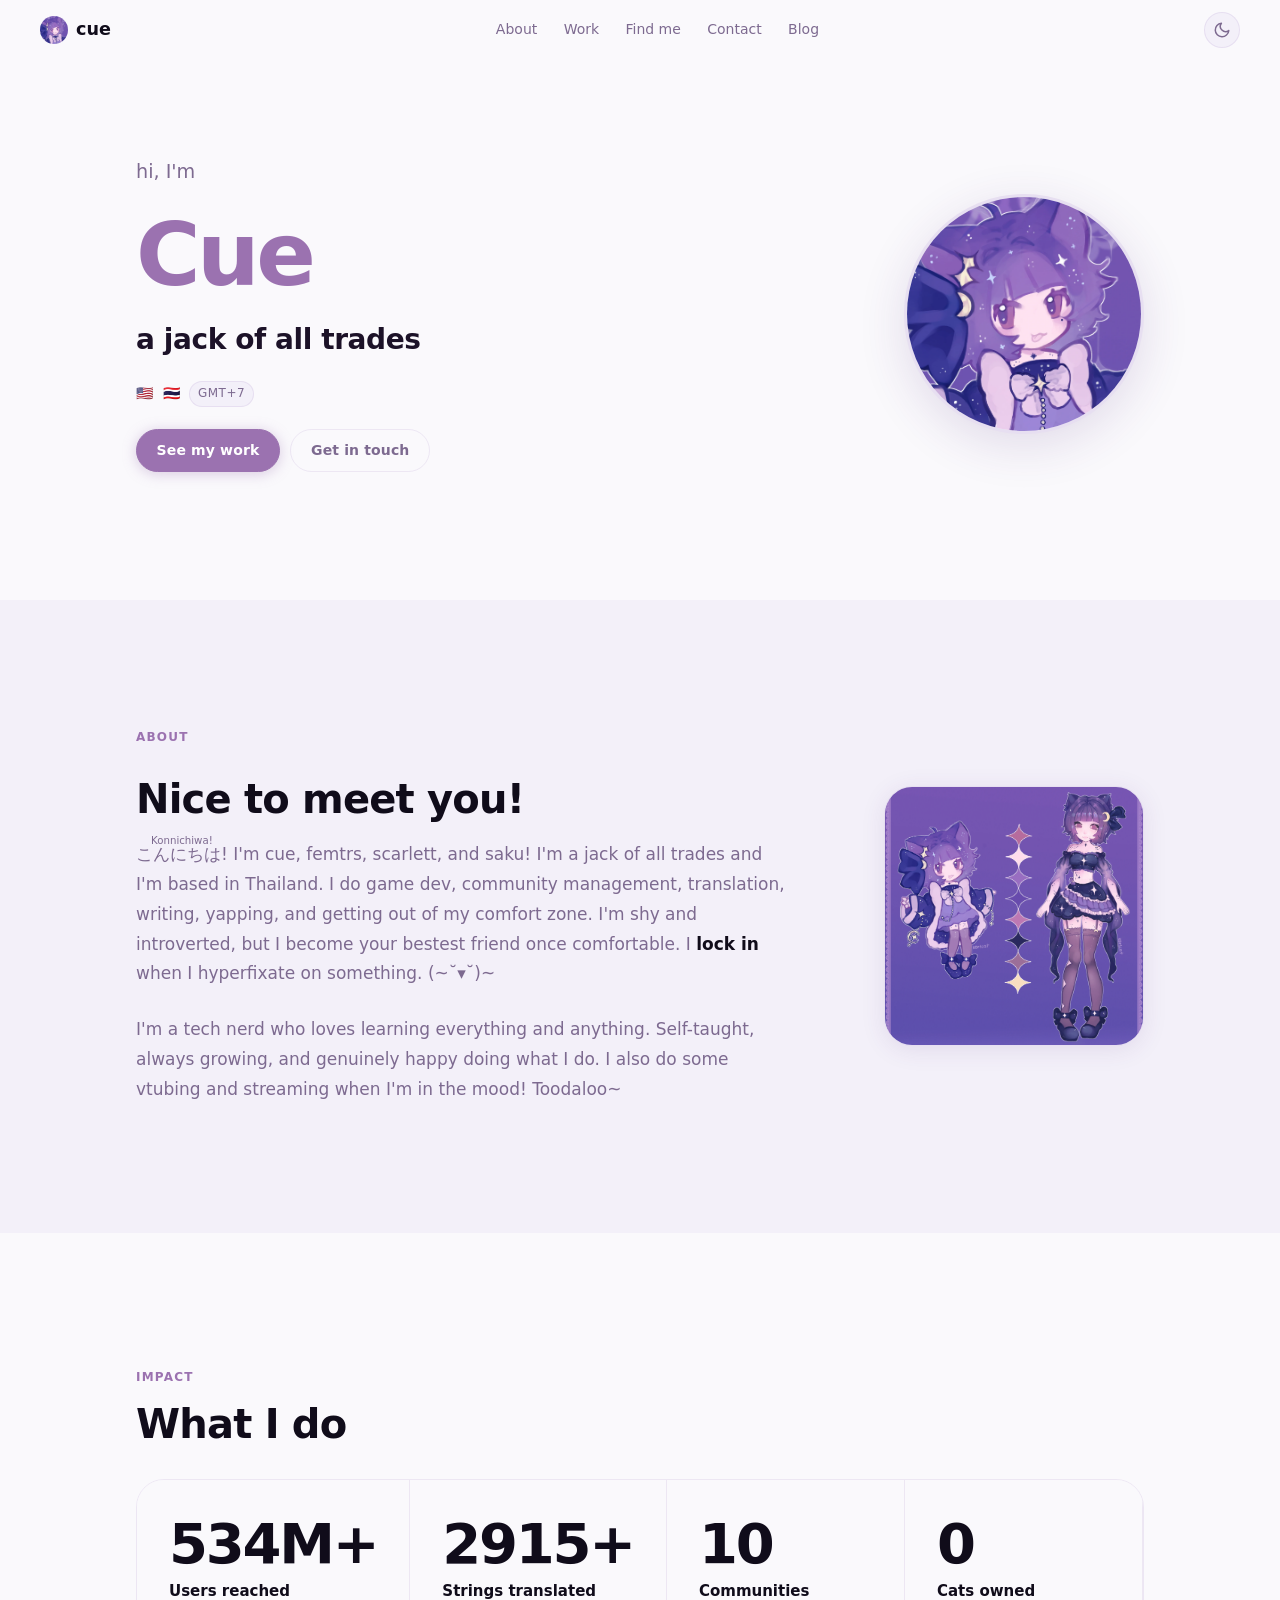
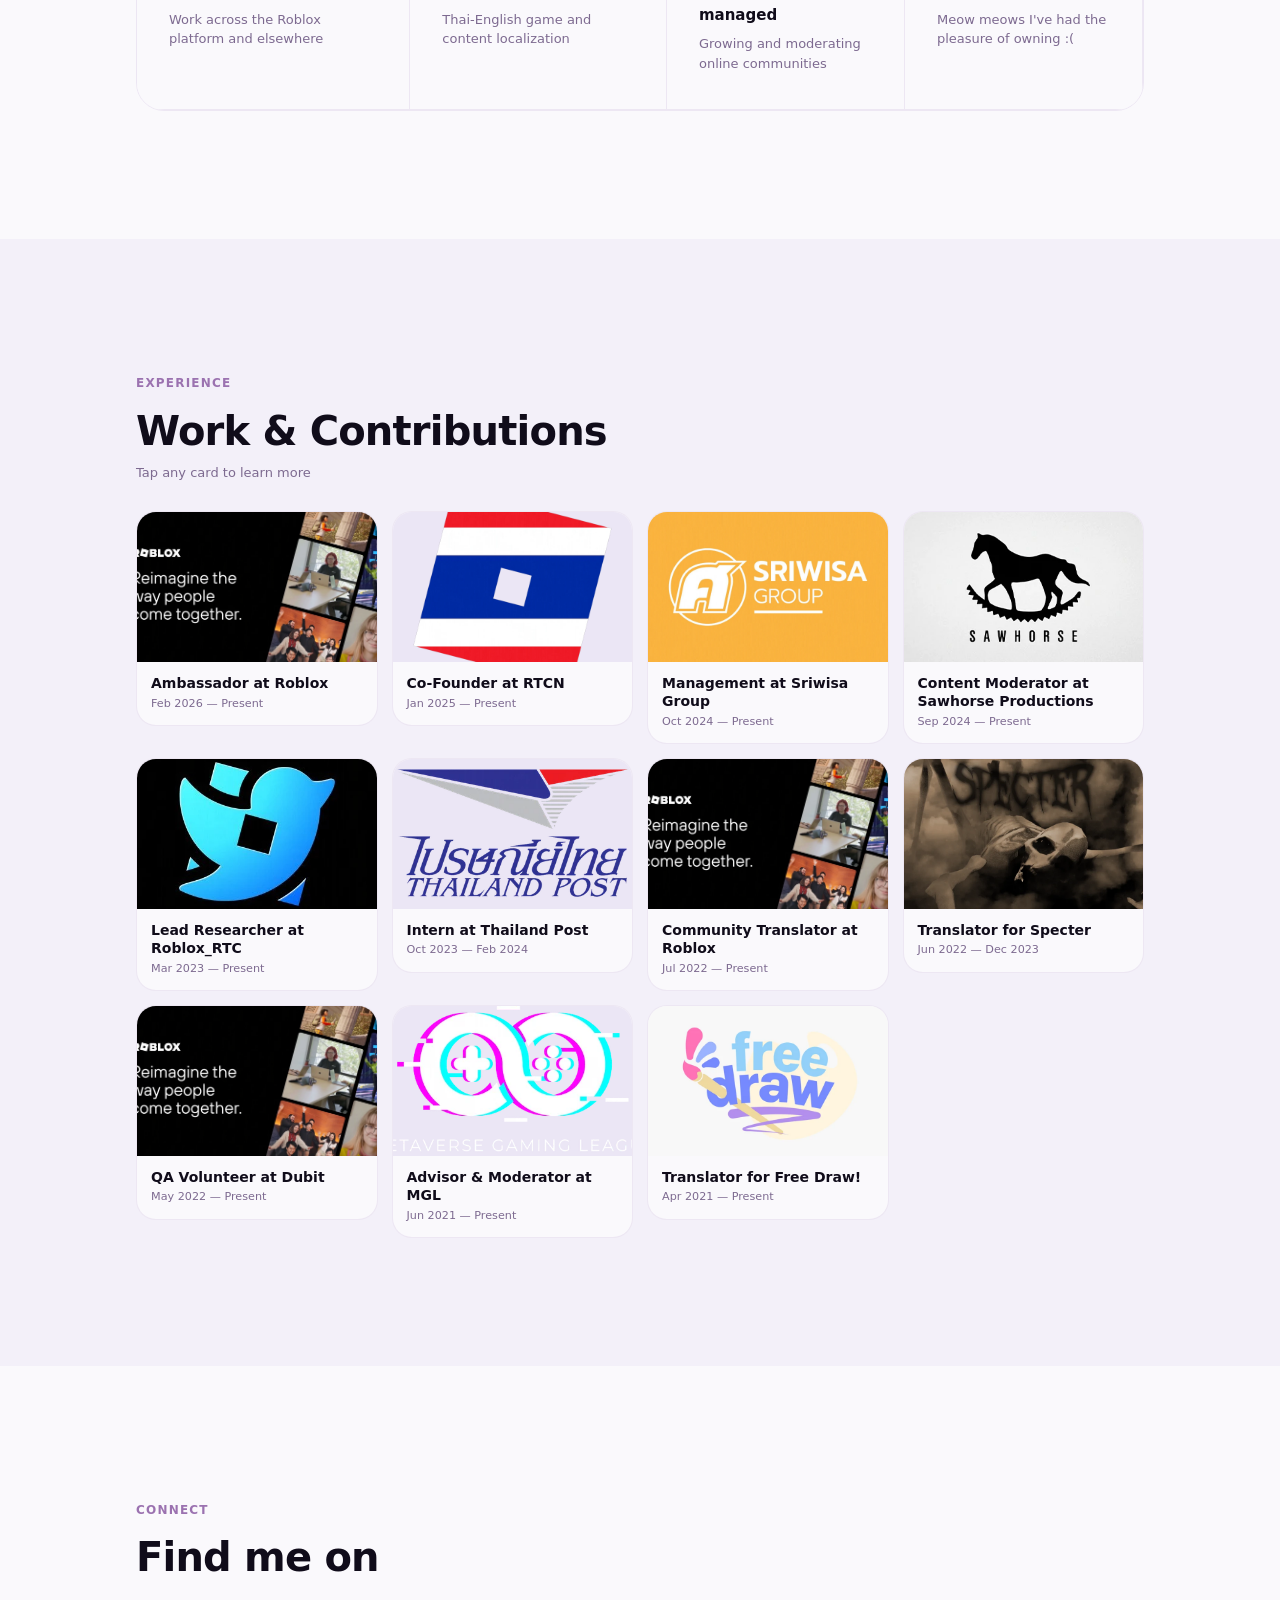
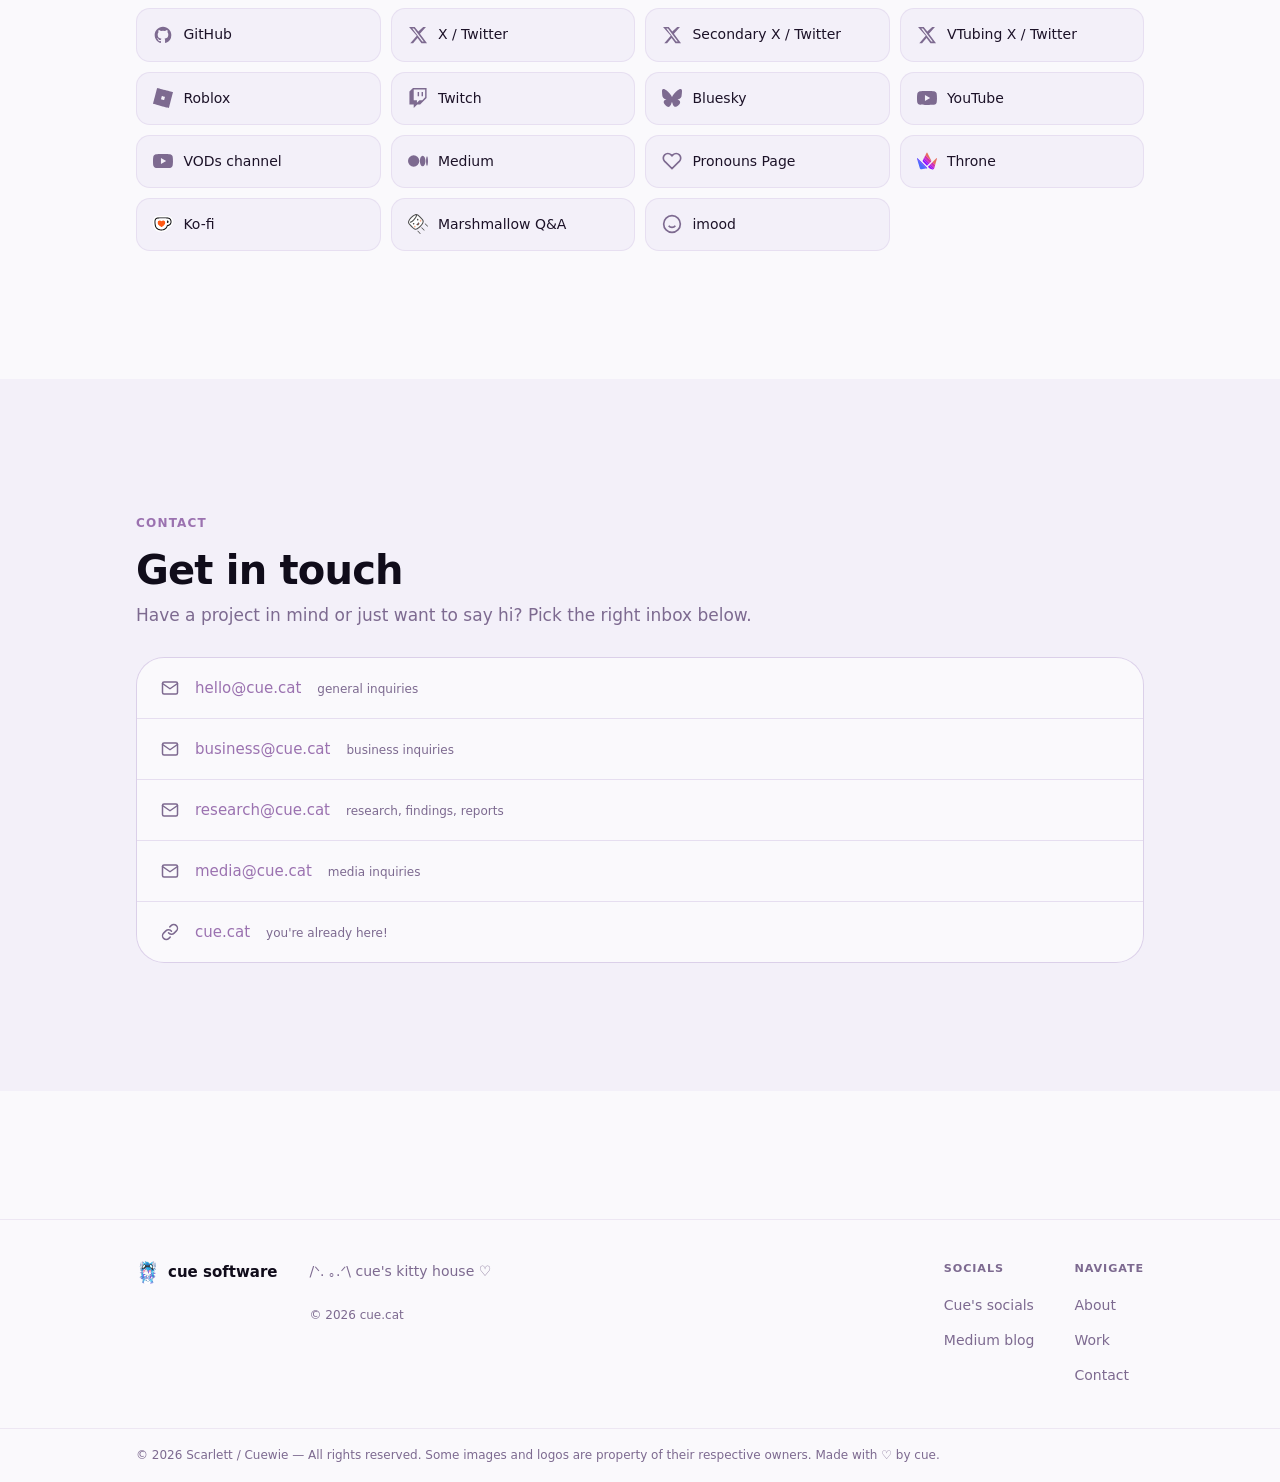
==== commit 432eb12a: "Site change v2 - Almost finished" ====
--- a/index.html
+++ b/index.html
@@ -15,10 +15,10 @@
   <link rel="icon" type="image/x-icon" sizes="16x16 32x32" href="/favicon.ico">
   <link rel="apple-touch-icon" sizes="180x180" href="/apple-touch-icon.png">
 
-  <title>cue — jack of all trades</title>
-
-  <meta name="title" content="cue — jack of all trades">
-  <meta name="description" content="Cue (Scarlett / Saku) — game dev, translator, community manager, and creator based in Thailand.">
+  <title>Hi! - cue</title>
+
+  <meta name="title" content="Hi! - cue">
+  <meta name="description" content="Haii!! I'm Cue aka Scarlett, Saku, or Femtrs. I'm a game dev, translator, community manager, and creator based in Thailand.">
   <meta name="language" content="en">
   <meta name="author" content="Scarlett">
   <meta name="theme-color" content="#a87cc4" media="(prefers-color-scheme: light)">
@@ -28,16 +28,16 @@
   <meta property="og:type" content="website">
   <meta property="og:site_name" content="cue.cat">
   <meta property="og:url" content="https://cue.cat">
-  <meta property="og:title" content="cue — jack of all trades">
-  <meta property="og:description" content="Cue (Scarlett / Saku) — game dev, translator, community manager, and creator based in Thailand.">
+  <meta property="og:title" content="Hi! - cue">
+  <meta property="og:description" content="Haii!! I'm Cue aka Scarlett, Saku, or Femtrs. I'm a game dev, translator, community manager, and creator based in Thailand.">
   <meta property="og:image" content="https://cue.cat/assets/icons/cuewieLogo.webp">
   <meta property="og:locale" content="en_US">
 
   <meta name="twitter:creator" content="@MafuSaku">
   <meta name="twitter:card" content="summary_large_image">
   <meta name="twitter:url" content="https://cue.cat">
-  <meta name="twitter:title" content="cue — jack of all trades">
-  <meta name="twitter:description" content="Cue (Scarlett / Saku) — game dev, translator, community manager, and creator based in Thailand.">
+  <meta name="twitter:title" content="Hi! - cue">
+  <meta name="twitter:description" content="Haii!! I'm Cue aka Scarlett, Saku, or Femtrs. I'm a game dev, translator, community manager, and creator based in Thailand.">
   <meta name="twitter:image" content="https://cue.cat/assets/icons/cuewieLogo.webp">
   <meta name="revisit-after" content="7 days">
 
@@ -48,21 +48,45 @@
   <meta name="msapplication-TileImage" content="/assets/icons/header/chibicuewie.webp">
 
   <link rel="preconnect" href="https://fonts.bunny.net" crossorigin>
-  <link href="https://fonts.bunny.net/css?family=syne:400,600,700,800|dm-sans:300,400,500" rel="stylesheet">
+  <link href="https://fonts.bunny.net/css?family=plus-jakarta-sans:400,500,600,700,800|dm-sans:300,400,500" rel="stylesheet">
 
   <link rel="stylesheet" href="/css/style.css">
 </head>
 
 <body>
-  <a class="skip-link" href="#main-content">Skip to main content</a>
-
+    <a class="skip-link" href="#main-content">Skip to main content</a>
+ 
+  <!-- Work modal — one shared instance, populated by JS when a card is clicked -->
+  <div class="modal" id="work-modal" aria-hidden="true">
+    <div class="modal-backdrop" data-modal-close></div>
+    <div class="modal-panel" role="dialog" aria-modal="true" aria-labelledby="modal-title">
+      <button class="modal-close" type="button" aria-label="Close dialog" data-modal-close>
+        <svg fill="none" width="20" height="20" stroke="currentColor" stroke-linecap="round" stroke-width="2.5"
+          aria-hidden="true" viewBox="0 0 24 24">
+          <path d="M18 6 6 18M6 6l12 12" />
+        </svg>
+      </button>
+      <div class="modal-img-wrap">
+        <img id="modal-img" src="" alt="" loading="lazy">
+      </div>
+      <div class="modal-info">
+        <div class="modal-head">
+          <h3 id="modal-title" class="modal-title"></h3>
+          <p class="modal-date" id="modal-date"></p>
+        </div>
+        <div class="modal-body" id="modal-body"></div>
+        <div class="modal-foot" id="modal-foot"></div>
+      </div>
+    </div>
+  </div>
+  
   <header class="site-header" role="banner">
     <div class="header-inner wrapper">
       <a class="header-brand" href="/" aria-label="cue — go to homepage">
         <img src="/assets/icons/header/chibicuewie.webp" alt="" width="28" height="28" aria-hidden="true" loading="eager">
         <span>cue</span>
       </a>
-
+  
       <nav class="primary-nav" aria-label="Primary navigation">
         <ul role="list">
           <li><a href="#about">About</a></li>
@@ -72,26 +96,28 @@
           <li><a href="https://medium.com/@mafusaku" target="_blank" rel="noopener noreferrer">Blog</a></li>
         </ul>
       </nav>
-
+  
       <button class="theme-toggle" type="button" aria-label="Switch to dark mode" title="Toggle color theme">
-        <svg class="icon-sun" fill="none" stroke="currentColor" stroke-linecap="round" stroke-linejoin="round" stroke-width="2" aria-hidden="true" viewBox="0 0 24 24" width="18" height="18">
-          <circle cx="12" cy="12" r="4"/>
-          <path d="M12 2v2m0 16v2M4.22 4.22l1.42 1.42m12.72 12.72 1.42 1.42M2 12h2m16 0h2M4.22 19.78l1.42-1.42M18.36 5.64l1.42-1.42"/>
-        </svg>
-        <svg class="icon-moon" fill="none" stroke="currentColor" stroke-linecap="round" stroke-linejoin="round" stroke-width="2" aria-hidden="true" viewBox="0 0 24 24" width="18" height="18">
-          <path d="M21 12.79A9 9 0 1 1 11.21 3 7 7 0 0 0 21 12.79"/>
+      <svg fill="none" stroke="currentColor" stroke-linecap="round" stroke-linejoin="round" stroke-width="2"
+        aria-hidden="true" class="icon-sun" viewBox="0 0 24 24" width="18" height="18">
+        <circle cx="12" cy="12" r="4" />
+        <path
+          d="M12 2v2m0 16v2M4.22 4.22l1.42 1.42m12.72 12.72 1.42 1.42M2 12h2m16 0h2M4.22 19.78l1.42-1.42M18.36 5.64l1.42-1.42" />
+      </svg>
+        <svg fill="none" stroke="currentColor" stroke-linecap="round" stroke-linejoin="round" stroke-width="2"
+          aria-hidden="true" class="icon-moon" viewBox="0 0 24 24" width="18" height="18">
+          <path d="M21 12.79A9 9 0 1 1 11.21 3 7 7 0 0 0 21 12.79" />
         </svg>
       </button>
     </div>
   </header>
-
+  
   <main id="main-content">
-
+  
     <!-- HERO -->
     <section id="home" class="hero-section" aria-label="Introduction">
       <div class="wrapper">
         <div class="hero-layout">
-
           <div class="hero-text">
             <p class="hero-eyebrow">hi, I'm</p>
             <h1 class="hero-name">
@@ -105,488 +131,550 @@
             <div class="hero-meta" aria-label="Location and timezone">
               <span role="img" aria-label="United States flag">🇺🇸</span>
               <span role="img" aria-label="Thailand flag">🇹🇭</span>
-              <span class="hero-timezone">GMT+7</span>
+              <span class="hero-tz">GMT+7</span>
             </div>
             <div class="hero-actions">
               <a class="btn btn-primary" href="#work">See my work</a>
               <a class="btn btn-ghost" href="#contact">Get in touch</a>
             </div>
           </div>
-
           <div class="hero-avatar-wrap" aria-hidden="true">
-            <img class="hero-avatar" src="/assets/icons/header/chibicuewie.webp" alt="Cue's avatar" width="280" height="280" loading="eager" fetchpriority="high" decoding="async">
+            <img class="hero-avatar" src="/assets/icons/header/chibicuewie.webp" alt="Cue's avatar" width="280"
+              height="280" loading="eager" fetchpriority="high" decoding="async">
           </div>
-
         </div>
       </div>
     </section>
-
-    <!--  ABOUT -->
-    <section id="about" class="section about-section" aria-labelledby="about-heading">
+  
+    <!-- ABOUT -->
+    <section id="about" class="about-section section" aria-labelledby="about-heading">
       <div class="wrapper">
         <div class="about-layout">
-
           <div class="about-text">
-            <span class="section-label" aria-hidden="true">About</span>
+            <span class="eyebrow">About</span>
             <h2 id="about-heading">Nice to meet you!</h2>
-            <p>
-              <ruby>こんにちは!<rt>Konnichiwa!</rt></ruby> I'm cue — a jack of all trades based in Thailand. I do game dev,
-              community management, translation, writing, yapping, and getting out of my comfort zone. Shy and introverted by
-              default, but I become your bestest friend once I'm comfortable. I <strong>lock in</strong> when I hyperfixate
-              on something. (~˘▾˘)~
-            </p>
-            <p>
-              I'm a tech nerd who loves learning everything and anything. Self-taught, always growing, and genuinely happy
-              doing what I do. I also do some vtubing and streaming when the mood strikes. Toodaloo~
-            </p>
+            <p><ruby>こんにちは!<rt>Konnichiwa!</rt></ruby> I'm cue, femtrs, scarlett, and saku! I'm a jack of all trades and I'm based in Thailand. I do game dev,
+              community management, translation, writing, yapping, and getting out of my comfort zone. I'm shy and
+              introverted, but I become your bestest friend once comfortable. I <strong>lock in</strong> when I
+              hyperfixate on something. (~˘▾˘)~</p>
+            <p>I'm a tech nerd who loves learning everything and anything. Self-taught, always growing, and genuinely happy
+              doing what I do. I also do some vtubing and streaming when I'm in the mood! Toodaloo~</p>
           </div>
-
-          <div class="about-image-wrap">
-            <img class="about-image" src="/assets/icons/main/cuewie-ref.webp" alt="Cuewie character reference sheet" width="320" height="320" loading="lazy" decoding="async">
+          <div class="about-img-wrap">
+            <img class="about-img" src="/assets/icons/main/cuewie-ref.webp" alt="Cuewie character reference sheet"
+              width="320" height="320" loading="lazy" decoding="async">
           </div>
-
         </div>
       </div>
     </section>
-
+  
     <!-- WHAT I DO -->
-    <section id="whatido" class="section whatido-section" aria-labelledby="whatido-heading">
+    <!--
+        SWAP: Add or remove .stat-item blocks as needed.
+        Cards reflow automatically — no fixed columns means no white space.
+      -->
+    <section id="whatido" class="whatido-section section" aria-labelledby="whatido-heading">
       <div class="wrapper">
-        <span class="section-label" aria-hidden="true">Impact</span>
+        <span class="eyebrow">Impact</span>
         <h2 id="whatido-heading">What I do</h2>
-
-        <div class="stats-grid">
-
-          <div class="stat-card">
-            <div class="stat-number-wrap">
-              <span class="stat-number" data-target="550" data-suffix="+">0</span>
-              <span class="stat-unit">M</span>
-            </div>
-            <strong class="stat-name">Contributions Reached</strong>
-            <p class="stat-desc">Users reached across the Roblox platform and beyond</p>
+        <div class="stats-row">
+  
+          <div class="stat-item">
+            <p class="stat-num" data-target="550" data-suffix="M+">0</p>
+            <strong class="stat-name">Users reached</strong>
+            <p class="stat-desc">Work across the Roblox platform and elsewhere</p>
           </div>
-
-          <div class="stat-card">
-            <div class="stat-number-wrap">
-              <span class="stat-number" data-target="3000" data-suffix="+">0</span>
-            </div>
-            <strong class="stat-name">Strings Translated</strong>
-            <p class="stat-desc">Thai–English game and content localization for major platforms</p>
+  
+          <div class="stat-item">
+            <p class="stat-num" data-target="3000" data-suffix="+">0</p>
+            <strong class="stat-name">Strings translated</strong>
+            <p class="stat-desc">Thai-English game and content localization</p>
           </div>
-
-          <div class="stat-card">
-            <div class="stat-number-wrap">
-              <span class="stat-number" data-target="10">0</span>
-            </div>
-            <strong class="stat-name">Communities Managed</strong>
-            <p class="stat-desc">Growing and moderating online communities across platforms</p>
+  
+          <div class="stat-item">
+            <p class="stat-num" data-target="10">0</p>
+            <strong class="stat-name">Communities managed</strong>
+            <p class="stat-desc">Growing and moderating online communities</p>
           </div>
-
-          <div class="stat-card">
-            <div class="stat-number-wrap">
-              <span class="stat-number" data-target="0">0</span>
-            </div>
-            <strong class="stat-name">Cats Owned</strong>
+  
+          <div class="stat-item">
+            <p class="stat-num" data-target="0">0</p>
+            <strong class="stat-name">Cats owned</strong>
             <p class="stat-desc">Meow meows I've had the pleasure of owning :(</p>
           </div>
-
+  
         </div>
       </div>
     </section>
-
+  
     <!-- WORK & CONTRIBUTIONS -->
-    <section id="work" class="section work-section" aria-labelledby="work-heading">
+    <!--
+        ADDING A CARD:
+          1. Copy one <article class="work-card"> block.
+          2. Update the data-link-url and data-link-label attributes.
+          3. Update the card-thumb <img>, card-cname, card-cdate.
+          4. Update the aria-label on the <button>.
+          5. Update the <div class="card-desc" hidden> with a description.
+      -->
+    <section id="work" class="work-section section" aria-labelledby="work-heading">
       <div class="wrapper">
-        <span class="section-label" aria-hidden="true">Experience</span>
+        <span class="eyebrow">Experience</span>
         <h2 id="work-heading">Work &amp; Contributions</h2>
-      </div>
-
-      <div class="carousel-outer">
-        <div class="carousel-controls" aria-label="Carousel navigation">
-          <button class="carousel-btn carousel-btn--prev" type="button" aria-label="Scroll to previous cards">
-            <svg fill="none" stroke="currentColor" stroke-linecap="round" stroke-linejoin="round" stroke-width="2.5" aria-hidden="true" viewBox="0 0 24 24" width="18" height="18">
-              <path d="m15 18-6-6 6-6"/>
-            </svg>
-          </button>
-          <button class="carousel-btn carousel-btn--next" type="button" aria-label="Scroll to next cards">
-            <svg fill="none" stroke="currentColor" stroke-linecap="round" stroke-linejoin="round" stroke-width="2.5" aria-hidden="true" viewBox="0 0 24 24" width="18" height="18">
-              <path d="m9 18 6-6-6-6"/>
-            </svg>
-          </button>
+        <p class="work-hint" aria-hidden="true">Tap any card to learn more</p>
+  
+        <div class="work-grid" role="list">
+  
+          <article class="work-card" role="listitem" data-link-url="https://about.roblox.com" data-link-label="Roblox">
+            <button class="card-btn" type="button" aria-haspopup="dialog"
+              aria-label="Ambassador at Roblox — Feb 2026 to Present. Click for more.">
+              <div class="card-thumb"><img src="/assets/icons/main/work-contributions/Roblox-Tagline.webp" alt=""
+                  width="340" height="191" loading="lazy" decoding="async"></div>
+              <div class="card-caption"><span class="card-cname">Ambassador at Roblox</span><span class="card-cdate">Feb
+                  2026 — Present</span></div>
+            </button>
+            <div class="card-desc" hidden>
+              <p>I helped with the second Thailand creator meetup (in-person) in Bangkok in October 2025. As a volunteer ambassador for Roblox in Thailand, I support the growth of the local developer and player community.
+                I do this by building partnerships, organizing events, and contributing to community-driven initiatives.
+                My role involves empowering creators and strengthening the Thai Roblox ecosystem, while also maintaining updates on community activities, news, and public engagement.
+              </p>
+            </div>
+          </article>
+  
+          <article class="work-card" role="listitem" data-link-url="https://www.robloxthailand.com?ref=cuecat"
+            data-link-label="RTCN">
+            <button class="card-btn" type="button" aria-haspopup="dialog"
+              aria-label="Co-Founder at RTCN — Jan 2025 to Present. Click for more.">
+              <div class="card-thumb"><img src="/assets/icons/main/work-contributions/RTCN-logo.webp" alt="" width="340"
+                  height="191" loading="lazy" decoding="async"></div>
+              <div class="card-caption"><span class="card-cname">Co-Founder at RTCN</span><span class="card-cdate">Jan
+                  2025 — Present</span></div>
+            </button>
+            <div class="card-desc" hidden>
+              <p>RTCN is an organization dedicated to bringing Thai Roblox players together, supporting various initiatives, and organizing events to strengthen community connections. 
+                We are passionate about the Roblox platform and the Metaverse.
+                The organization focuses on developing and promoting communication within the Roblox Thailand community.
+              </p>
+            </div>
+          </article>
+  
+          <article class="work-card" role="listitem" data-link-url="https://sriwisa.com" data-link-label="Sriwisa Group">
+            <button class="card-btn" type="button" aria-haspopup="dialog"
+              aria-label="Management at Sriwisa Group — Oct 2024 to Present. Click for more.">
+              <div class="card-thumb"><img src="/assets/icons/main/work-contributions/sriwisagroup-logo.webp" alt=""
+                  width="340" height="191" loading="lazy" decoding="async"></div>
+              <div class="card-caption"><span class="card-cname">Management at Sriwisa Group</span><span
+                  class="card-cdate">Oct 2024 — Present</span></div>
+            </button>
+            <div class="card-desc" hidden>
+              <p>I helped manage the Facebook page as well as support inquiries from messages received on the page.
+                I also helped with some graphic and UI work for promotional content.
+              </p>
+            </div>
+          </article>
+  
+          <article class="work-card" role="listitem" data-link-url="https://sawhorsela.com"
+            data-link-label="Sawhorse Productions">
+            <button class="card-btn" type="button" aria-haspopup="dialog"
+              aria-label="Content Moderator at Sawhorse Productions — Sep 2024 to Present. Click for more.">
+              <div class="card-thumb"><img src="/assets/icons/main/work-contributions/sawhorse-logo.webp" alt=""
+                  width="340" height="191" loading="lazy" decoding="async"></div>
+              <div class="card-caption"><span class="card-cname">Content Moderator at Sawhorse Productions</span><span
+                  class="card-cdate">Sep 2024 — Present</span></div>
+            </button>
+            <div class="card-desc" hidden>
+              <p>I am a community moderator for <a href="https://discord.com/invite/walmartdiscovered" target="_blank"
+                  rel="noopener noreferrer">Walmart Discovered</a>, which is Walmart's Roblox game. 
+                  I ensure member safety and civility, as well as communication amongst the team.
+              </p>
+            </div>
+          </article>
+  
+          <article class="work-card" role="listitem" data-link-url="https://x.com/Roblox_RTC"
+            data-link-label="Roblox_RTC on X">
+            <button class="card-btn" type="button" aria-haspopup="dialog"
+              aria-label="Lead Researcher at Roblox_RTC — Mar 2023 to Present. Click for more.">
+              <div class="card-thumb"><img src="/assets/icons/main/work-contributions/RTC-logo.webp" alt="" width="340"
+                  height="191" loading="lazy" decoding="async"></div>
+              <div class="card-caption"><span class="card-cname">Lead Researcher at Roblox_RTC</span><span
+                  class="card-cdate">Mar 2023 — Present</span></div>
+            </button>
+            <div class="card-desc" hidden>
+              <p>Researched and fact-checked information related to the Roblox community and all things Roblox.</p>
+            </div>
+          </article>
+  
+          <article class="work-card" role="listitem" data-link-url="https://www.thailandpost.co.th"
+            data-link-label="Thailand Post">
+            <button class="card-btn" type="button" aria-haspopup="dialog"
+              aria-label="Intern at Thailand Post — Oct 2023 to Feb 2024. Click for more.">
+              <div class="card-thumb"><img src="/assets/icons/main/work-contributions/ThailandPost_Logo.webp" alt=""
+                  width="340" height="191" loading="lazy" decoding="async"></div>
+              <div class="card-caption"><span class="card-cname">Intern at Thailand Post</span><span
+                  class="card-cdate">Oct 2023 — Feb 2024</span></div>
+            </button>
+            <div class="card-desc" hidden>
+              <p>Customer service, backend tracking, paperwork, and general post office operations.</p>
+            </div>
+          </article>
+  
+          <article class="work-card" role="listitem" data-link-url="https://about.roblox.com" data-link-label="Roblox">
+            <button class="card-btn" type="button" aria-haspopup="dialog"
+              aria-label="Community Translator at Roblox — Jul 2022 to Present. Click for more.">
+              <div class="card-thumb"><img src="/assets/icons/main/work-contributions/Roblox-Tagline.webp" alt=""
+                  width="340" height="191" loading="lazy" decoding="async"></div>
+              <div class="card-caption"><span class="card-cname">Community Translator at Roblox</span><span
+                  class="card-cdate">Jul 2022 — Present</span></div>
+            </button>
+            <div class="card-desc" hidden>
+              <p>I'm part of Roblox's beta program and also this program, which is a localization program created by Roblox's Developer Relations team.
+                In this program, we suggest features, offer feedback on Roblox's translation tools, features, and products, and share opinions and insightful knowledge with the Roblox localization team.
+              </p>
+            </div>
+          </article>
+  
+          <article class="work-card" role="listitem" data-link-url="https://www.roblox.com/games/8267733039"
+            data-link-label="Specter on Roblox">
+            <button class="card-btn" type="button" aria-haspopup="dialog"
+              aria-label="Translator for Specter — Jun 2022 to Dec 2023. Click for more.">
+              <div class="card-thumb"><img src="/assets/icons/main/work-contributions/specter-game.webp" alt=""
+                  width="340" height="191" loading="lazy" decoding="async"></div>
+              <div class="card-caption"><span class="card-cname">Translator for Specter</span><span class="card-cdate">Jun
+                  2022 — Dec 2023</span></div>
+            </button>
+            <div class="card-desc" hidden>
+              <p>I translated the Roblox horror game Specter (also known as Specter 2 on launch).
+                I've translated the game from English to Thai, localizing the game for the Thai Roblox community. This was a fun and challenging project.
+              </p>
+            </div>
+          </article>
+  
+          <article class="work-card" role="listitem" data-link-url="https://dubit.io" data-link-label="Dubit">
+            <button class="card-btn" type="button" aria-haspopup="dialog"
+              aria-label="QA Volunteer at Dubit — May 2022 to Present. Click for more.">
+              <div class="card-thumb"><img src="/assets/icons/main/work-contributions/Roblox-Tagline.webp" alt=""
+                  width="340" height="191" loading="lazy" decoding="async"></div>
+              <div class="card-caption"><span class="card-cname">QA Volunteer at Dubit</span><span class="card-cdate">May
+                  2022 — Present</span></div>
+            </button>
+            <div class="card-desc" hidden>
+              <p>I was a volunteer QA at Dubit, testing various Roblox games and projects that the company created or collaborated on with another entity.
+                I provided feedback, insights, and suggestions to the company and its partners.
+              </p>
+            </div>
+          </article>
+  
+          <article class="work-card" role="listitem" data-link-url="https://mgl.co"
+            data-link-label="Metaverse Gaming League">
+            <button class="card-btn" type="button" aria-haspopup="dialog"
+              aria-label="Advisor and Moderator at MGL — Jun 2021 to Present. Click for more.">
+              <div class="card-thumb"><img src="/assets/icons/main/work-contributions/mgl-logo.webp" alt="" width="340"
+                  height="191" loading="lazy" decoding="async"></div>
+              <div class="card-caption"><span class="card-cname">Advisor &amp; Moderator at MGL</span><span
+                  class="card-cdate">Jun 2021 — Present</span></div>
+            </button>
+            <div class="card-desc" hidden>
+              <p>I joined the first-ever MGL event back in 2021 through Roblox advertisements.
+                I was heavily involved and then proceeded to apply and become an advisor and server moderator for MGL.
+                I answer questions, escalate issues, communicate closely with the team, and ensure the server is fun and safe for all users.
+              </p>
+            </div>
+          </article>
+  
+          <article class="work-card" role="listitem" data-link-url="https://www.roblox.com/games/1547610457"
+            data-link-label="Free Draw on Roblox">
+            <button class="card-btn" type="button" aria-haspopup="dialog"
+              aria-label="Translator for Free Draw — Apr 2021 to Present. Click for more.">
+              <div class="card-thumb"><img src="/assets/icons/main/work-contributions/freedraw-game.webp" alt=""
+                  width="340" height="191" loading="lazy" decoding="async"></div>
+              <div class="card-caption"><span class="card-cname">Translator for Free Draw!</span><span
+                  class="card-cdate">Apr 2021 — Present</span></div>
+            </button>
+            <div class="card-desc" hidden>
+              <p>I've translated the Roblox game from English to Thai, providing localization to the Thai community of Free Draw.
+                My translations can even be spotted on a Thai creator's
+                <a href="https://www.youtube.com/watch?v=gkLWsMZLbxY" target="_blank"
+                  rel="noopener noreferrer">YouTube video</a>!
+              </p>
+            </div>
+          </article>
+  
         </div>
-
-        <div class="carousel-track" role="region" aria-label="Work and contributions carousel" tabindex="0">
-
-          <article class="work-card">
-            <div class="card-img-wrap">
-              <img src="/assets/icons/main/work-contributions/Roblox-Tagline.webp" alt="Roblox logo" width="340" height="190" loading="lazy" decoding="async">
-            </div>
-            <div class="card-body">
-              <div class="card-meta">
-                <h3 class="card-title">Ambassador at Roblox</h3>
-                <p class="card-date"><time datetime="2026-02">Feb 2026</time> — Present</p>
-              </div>
-              <details class="card-details">
-                <summary>About this role</summary>
-                <p>Volunteer ambassador for Roblox in Thailand. Helped with the second Thailand creator meetup in Bangkok (Oct 2025), build partnerships, organize events, and strengthen the Thai Roblox ecosystem.</p>
-              </details>
-              <div class="card-links" aria-label="Links for this role">
-                <a href="https://about.roblox.com" target="_blank" rel="noopener noreferrer" aria-label="Roblox (opens in new tab)">
-                  <svg xmlns="http://www.w3.org/2000/svg" xml:space="preserve" viewBox="0 0 302.7 302.7" width="16" height="16" aria-hidden="true"><path d="M120.5 271.7C9.6 243.1.5 240.7.6 240.2.7 239.6 62.1.5 62.2.4c0 0 54 13.8 119.9 30.8S302.1 62 302.2 62c.2 0 .2.4.1.9-.2 1.5-61.5 239.3-61.7 239.5 0 .1-54.1-13.7-120.1-30.7M174.9 158c3.2-12.6 5.9-23.1 6-23.4.1-.5-2.3-1.2-23.2-6.6-12.8-3.3-23.5-5.9-23.6-5.8-.3.3-12.1 46.6-12 46.7.2.2 46.7 12.2 46.8 12.1 0-.1 2.7-10.4 6-23" style="fill:currentColor"/></svg>
-                </a>
-              </div>
-            </div>
-          </article>
-
-          <article class="work-card">
-            <div class="card-img-wrap">
-              <img src="/assets/icons/main/work-contributions/RTCN-logo.webp" alt="RTCN logo" width="340" height="190" loading="lazy" decoding="async">
-            </div>
-            <div class="card-body">
-              <div class="card-meta">
-                <h3 class="card-title">Co-Founder at RTCN</h3>
-                <p class="card-date"><time datetime="2025-01">Jan 2025</time> — Present</p>
-              </div>
-              <details class="card-details">
-                <summary>About this role</summary>
-                <p>RTCN brings Thai Roblox players together, supporting community initiatives and events. Focused on developing communication within the Roblox Thailand community.</p>
-              </details>
-              <div class="card-links" aria-label="Links for this role">
-                <a href="https://www.robloxthailand.com?ref=cuecat" target="_blank" rel="noopener noreferrer" aria-label="RTCN (opens in new tab)">
-                  <svg fill="none" stroke="currentColor" stroke-width="2" aria-hidden="true" viewBox="0 0 24 24" width="16" height="16"><circle cx="12" cy="12" r="10"/><path d="M2 12h20M12 2a15.3 15.3 0 0 1 4 10 15.3 15.3 0 0 1-4 10 15.3 15.3 0 0 1-4-10 15.3 15.3 0 0 1 4-10z"/></svg>
-                </a>
-              </div>
-            </div>
-          </article>
-
-          <article class="work-card">
-            <div class="card-img-wrap">
-              <img src="/assets/icons/main/work-contributions/sriwisagroup-logo.webp" alt="Sriwisa Group logo" width="340" height="190" loading="lazy" decoding="async">
-            </div>
-            <div class="card-body">
-              <div class="card-meta">
-                <h3 class="card-title">Management at Sriwisa Group</h3>
-                <p class="card-date"><time datetime="2024-10">Oct 2024</time> — Present</p>
-              </div>
-              <details class="card-details">
-                <summary>About this role</summary>
-                <p>Managed the Facebook page, handled support inquiries, and contributed to graphic and UI work for promotional content.</p>
-              </details>
-              <div class="card-links" aria-label="Links for this role">
-                <a href="https://sriwisa.com" target="_blank" rel="noopener noreferrer" aria-label="Sriwisa Group (opens in new tab)">
-                  <svg fill="none" stroke="currentColor" stroke-width="2" aria-hidden="true" viewBox="0 0 24 24" width="16" height="16"><rect width="20" height="14" x="2" y="7" rx="2"/><path d="M16 7V5a2 2 0 0 0-2-2h-4a2 2 0 0 0-2 2v2"/></svg>
-                </a>
-              </div>
-            </div>
-          </article>
-
-          <article class="work-card">
-            <div class="card-img-wrap">
-              <img src="/assets/icons/main/work-contributions/sawhorse-logo.webp" alt="Sawhorse Productions logo" width="340" height="190" loading="lazy" decoding="async">
-            </div>
-            <div class="card-body">
-              <div class="card-meta">
-                <h3 class="card-title">Content Moderator at Sawhorse Productions</h3>
-                <p class="card-date"><time datetime="2024-09">Sep 2024</time> — Present</p>
-              </div>
-              <details class="card-details">
-                <summary>About this role</summary>
-                <p>Community moderator for <a href="https://discord.com/invite/walmartdiscovered" target="_blank">Walmart Discovered</a>, Walmart's Roblox game. Ensure member safety, civility, and clear team communication.</p>
-              </details>
-              <div class="card-links" aria-label="Links for this role">
-                <a href="https://sawhorsela.com" target="_blank" rel="noopener noreferrer" aria-label="Sawhorse Productions (opens in new tab)">
-                  <svg fill="none" stroke="currentColor" stroke-width="2" aria-hidden="true" viewBox="0 0 24 24" width="16" height="16"><path d="m23 7-7 5 7 5z"/><rect width="15" height="14" x="1" y="5" rx="2"/></svg>
-                </a>
-              </div>
-            </div>
-          </article>
-
-          <article class="work-card">
-            <div class="card-img-wrap">
-              <img src="/assets/icons/main/work-contributions/RTC-logo.webp" alt="Roblox_RTC icon" width="340" height="190" loading="lazy" decoding="async">
-            </div>
-            <div class="card-body">
-              <div class="card-meta">
-                <h3 class="card-title">Lead Researcher at Roblox_RTC</h3>
-                <p class="card-date"><time datetime="2023-03">Mar 2023</time> — Present</p>
-              </div>
-              <details class="card-details">
-                <summary>About this role</summary>
-                <p>Researched and fact-checked information related to the Roblox community and all things Roblox.</p>
-              </details>
-              <div class="card-links" aria-label="Links for this role">
-                <a href="https://x.com/Roblox_RTC" target="_blank" rel="noopener noreferrer" aria-label="Roblox_RTC on X (opens in new tab)">
-                  <svg fill="currentColor" aria-hidden="true" viewBox="0 0 24 24" width="16" height="16"><path d="M18.244 2.25h3.308l-7.227 8.26 8.502 11.24H16.17l-4.714-6.231-5.401 6.231H2.747l7.73-8.835L1.254 2.25H8.08l4.259 5.632zm-1.161 17.52h1.833L7.084 4.126H5.117z"/></svg>
-                </a>
-              </div>
-            </div>
-          </article>
-
-          <article class="work-card">
-            <div class="card-img-wrap">
-              <img src="/assets/icons/main/work-contributions/ThailandPost_Logo.webp" alt="Thailand Post logo" width="340" height="190" loading="lazy" decoding="async">
-            </div>
-            <div class="card-body">
-              <div class="card-meta">
-                <h3 class="card-title">Intern at Thailand Post</h3>
-                <p class="card-date"><time datetime="2023-10">Oct 2023</time> — <time datetime="2024-01">Feb 2024</time></p>
-              </div>
-              <details class="card-details">
-                <summary>About this role</summary>
-                <p>Customer service, backend tracking, paperwork, and general post office operations.</p>
-              </details>
-              <div class="card-links" aria-label="Links for this role">
-                <a href="https://www.thailandpost.co.th" target="_blank" rel="noopener noreferrer" aria-label="Thailand Post (opens in new tab)">
-                  <svg fill="none" stroke="currentColor" stroke-width="2" aria-hidden="true" viewBox="0 0 24 24" width="16" height="16"><path d="M4 4h16c1.1 0 2 .9 2 2v12c0 1.1-.9 2-2 2H4c-1.1 0-2-.9-2-2V6c0-1.1.9-2 2-2z"/><path d="m22 6-10 7L2 6"/></svg>
-                </a>
-              </div>
-            </div>
-          </article>
-
-          <article class="work-card">
-            <div class="card-img-wrap">
-              <img src="/assets/icons/main/work-contributions/Roblox-Tagline.webp" alt="Roblox logo" width="340" height="190" loading="lazy" decoding="async">
-            </div>
-            <div class="card-body">
-              <div class="card-meta">
-                <h3 class="card-title">Community Translator at Roblox</h3>
-                <p class="card-date"><time datetime="2022-07">Jul 2022</time> — Present</p>
-              </div>
-              <details class="card-details">
-                <summary>About this role</summary>
-                <p>Part of Roblox's beta and localization program by the Developer Relations team. Suggest features, offer feedback on translation tools, and share insights with the Roblox localization team.</p>
-              </details>
-              <div class="card-links" aria-label="Links for this role">
-                <a href="https://about.roblox.com" target="_blank" rel="noopener noreferrer" aria-label="Roblox (opens in new tab)">
-                  <svg xmlns="http://www.w3.org/2000/svg" xml:space="preserve" viewBox="0 0 302.7 302.7" width="16" height="16" aria-hidden="true"><path d="M120.5 271.7C9.6 243.1.5 240.7.6 240.2.7 239.6 62.1.5 62.2.4c0 0 54 13.8 119.9 30.8S302.1 62 302.2 62c.2 0 .2.4.1.9-.2 1.5-61.5 239.3-61.7 239.5 0 .1-54.1-13.7-120.1-30.7M174.9 158c3.2-12.6 5.9-23.1 6-23.4.1-.5-2.3-1.2-23.2-6.6-12.8-3.3-23.5-5.9-23.6-5.8-.3.3-12.1 46.6-12 46.7.2.2 46.7 12.2 46.8 12.1 0-.1 2.7-10.4 6-23" style="fill:currentColor"/></svg>
-                </a>
-              </div>
-            </div>
-          </article>
-
-          <article class="work-card">
-            <div class="card-img-wrap">
-              <img src="/assets/icons/main/work-contributions/specter-game.webp" alt="Specter game" width="340" height="190" loading="lazy" decoding="async">
-            </div>
-            <div class="card-body">
-              <div class="card-meta">
-                <h3 class="card-title">Translator for Specter</h3>
-                <p class="card-date"><time datetime="2022-06">Jun 2022</time> — <time datetime="2023-12">Dec 2023</time></p>
-              </div>
-              <details class="card-details">
-                <summary>About this role</summary>
-                <p>Translated the Roblox horror game Specter (also known as Specter 2) from English to Thai, localizing it for the Thai Roblox community.</p>
-              </details>
-              <div class="card-links" aria-label="Links for this role">
-                <a href="https://www.roblox.com/games/8267733039" target="_blank" rel="noopener noreferrer" aria-label="Specter on Roblox (opens in new tab)">
-                  <svg xmlns="http://www.w3.org/2000/svg" xml:space="preserve" viewBox="0 0 302.7 302.7" width="16" height="16" aria-hidden="true"><path d="M120.5 271.7C9.6 243.1.5 240.7.6 240.2.7 239.6 62.1.5 62.2.4c0 0 54 13.8 119.9 30.8S302.1 62 302.2 62c.2 0 .2.4.1.9-.2 1.5-61.5 239.3-61.7 239.5 0 .1-54.1-13.7-120.1-30.7M174.9 158c3.2-12.6 5.9-23.1 6-23.4.1-.5-2.3-1.2-23.2-6.6-12.8-3.3-23.5-5.9-23.6-5.8-.3.3-12.1 46.6-12 46.7.2.2 46.7 12.2 46.8 12.1 0-.1 2.7-10.4 6-23" style="fill:currentColor"/></svg>
-                </a>
-              </div>
-            </div>
-          </article>
-
-          <article class="work-card">
-            <div class="card-img-wrap">
-              <img src="/assets/icons/main/work-contributions/freedraw-game.webp" alt="Free Draw game" width="340" height="190" loading="lazy" decoding="async">
-            </div>
-            <div class="card-body">
-              <div class="card-meta">
-                <h3 class="card-title">Translator for Free Draw!</h3>
-                <p class="card-date"><time datetime="2021-04">Apr 2021</time> — Present</p>
-              </div>
-              <details class="card-details">
-                <summary>About this role</summary>
-                <p>Translated the Roblox game Free Draw from English to Thai. My translations have even been spotted in a Thai creator's <a href="https://www.youtube.com/watch?v=gkLWsMZLbxY" target="_blank">YouTube video</a>!</p>
-              </details>
-              <div class="card-links" aria-label="Links for this role">
-                <a href="https://www.roblox.com/games/1547610457" target="_blank" rel="noopener noreferrer" aria-label="Free Draw on Roblox (opens in new tab)">
-                  <svg xmlns="http://www.w3.org/2000/svg" xml:space="preserve" viewBox="0 0 302.7 302.7" width="16" height="16" aria-hidden="true"><path d="M120.5 271.7C9.6 243.1.5 240.7.6 240.2.7 239.6 62.1.5 62.2.4c0 0 54 13.8 119.9 30.8S302.1 62 302.2 62c.2 0 .2.4.1.9-.2 1.5-61.5 239.3-61.7 239.5 0 .1-54.1-13.7-120.1-30.7M174.9 158c3.2-12.6 5.9-23.1 6-23.4.1-.5-2.3-1.2-23.2-6.6-12.8-3.3-23.5-5.9-23.6-5.8-.3.3-12.1 46.6-12 46.7.2.2 46.7 12.2 46.8 12.1 0-.1 2.7-10.4 6-23" style="fill:currentColor"/></svg>
-                </a>
-              </div>
-            </div>
-          </article>
-
-          <article class="work-card">
-            <div class="card-img-wrap">
-              <img src="/assets/icons/main/work-contributions/mgl-logo.webp" alt="MGL banner" width="340" height="190" loading="lazy" decoding="async">
-            </div>
-            <div class="card-body">
-              <div class="card-meta">
-                <h3 class="card-title">Advisor &amp; Moderator at MGL</h3>
-                <p class="card-date"><time datetime="2021-06">Jun 2021</time> — Present</p>
-              </div>
-              <details class="card-details">
-                <summary>About this role</summary>
-                <p>Joined MGL through Roblox ads in 2021, became an advisor and server moderator. Answer questions, escalate issues, and ensure a fun and safe environment for all users.</p>
-              </details>
-              <div class="card-links" aria-label="Links for this role">
-                <a href="https://mgl.co" target="_blank" rel="noopener noreferrer" aria-label="Metaverse Gaming League (opens in new tab)">
-                  <svg fill="none" stroke="currentColor" stroke-width="2" aria-hidden="true" viewBox="0 0 24 24" width="16" height="16"><path d="m12 2 3.09 6.26L22 9.27l-5 4.87 1.18 6.88L12 17.77l-6.18 3.25L7 14.14 2 9.27l6.91-1.01z"/></svg>
-                </a>
-              </div>
-            </div>
-          </article>
-
-        </div>
-
-        <div class="carousel-indicators" role="group" aria-label="Carousel position indicators"></div>
       </div>
     </section>
-
+  
     <!-- FIND ME -->
-    <section id="findme" class="section findme-section" aria-labelledby="findme-heading">
+    <section id="findme" class="findme-section section" aria-labelledby="findme-heading">
       <div class="wrapper">
-        <span class="section-label" aria-hidden="true">Connect</span>
+        <span class="eyebrow">Connect</span>
         <h2 id="findme-heading">Find me on</h2>
-
+  
         <ul class="social-grid" role="list">
-
-          <li>
-            <a class="social-link" href="https://www.github.com/mafusaku" target="_blank" rel="noopener noreferrer" aria-label="GitHub profile (opens in new tab)">
-              <span class="social-icon" aria-hidden="true">
-                <svg fill="currentColor" viewBox="0 0 24 24" width="22" height="22"><path d="M12 2C6.477 2 2 6.484 2 12.017c0 4.425 2.865 8.18 6.839 9.504.5.092.682-.217.682-.483 0-.237-.008-.868-.013-1.703-2.782.605-3.369-1.343-3.369-1.343-.454-1.158-1.11-1.466-1.11-1.466-.908-.62.069-.608.069-.608 1.003.07 1.531 1.032 1.531 1.032.892 1.53 2.341 1.088 2.91.832.092-.647.35-1.088.636-1.338-2.22-.253-4.555-1.113-4.555-4.951 0-1.093.39-1.988 1.029-2.688-.103-.253-.446-1.272.098-2.65 0 0 .84-.27 2.75 1.026A9.6 9.6 0 0 1 12 6.844a9.6 9.6 0 0 1 2.504.337c1.909-1.296 2.747-1.027 2.747-1.027.546 1.379.202 2.398.1 2.651.64.7 1.028 1.595 1.028 2.688 0 3.848-2.339 4.695-4.566 4.943.359.309.678.92.678 1.855 0 1.338-.012 2.419-.012 2.747 0 .268.18.58.688.482A10.02 10.02 0 0 0 22 12.017C22 6.484 17.522 2 12 2"/></svg>
-              </span>
+  
+          <li><a class="social-link" href="https://www.github.com/mafusaku" target="_blank" rel="noopener noreferrer"
+              aria-label="GitHub profile (opens in new tab)">
+              <span class="social-icon" aria-hidden="true"><svg fill="currentColor" viewBox="0 0 24 24" width="20" height="20">
+                <path
+                  d="M12 2C6.477 2 2 6.484 2 12.017c0 4.425 2.865 8.18 6.839 9.504.5.092.682-.217.682-.483 0-.237-.008-.868-.013-1.703-2.782.605-3.369-1.343-3.369-1.343-.454-1.158-1.11-1.466-1.11-1.466-.908-.62.069-.608.069-.608 1.003.07 1.531 1.032 1.531 1.032.892 1.53 2.341 1.088 2.91.832.092-.647.35-1.088.636-1.338-2.22-.253-4.555-1.113-4.555-4.951 0-1.093.39-1.988 1.029-2.688-.103-.253-.446-1.272.098-2.65 0 0 .84-.27 2.75 1.026A9.6 9.6 0 0 1 12 6.844a9.6 9.6 0 0 1 2.504.337c1.909-1.296 2.747-1.027 2.747-1.027.546 1.379.202 2.398.1 2.651.64.7 1.028 1.595 1.028 2.688 0 3.848-2.339 4.695-4.566 4.943.359.309.678.92.678 1.855 0 1.338-.012 2.419-.012 2.747 0 .268.18.58.688.482A10.02 10.02 0 0 0 22 12.017C22 6.484 17.522 2 12 2" />
+              </svg></span>
               <span class="social-name">GitHub</span>
-            </a>
-          </li>
-
-          <li>
-            <a class="social-link" href="https://x.com/MafuSaku" target="_blank" rel="noopener noreferrer" aria-label="X / Twitter main account (opens in new tab)">
-              <span class="social-icon" aria-hidden="true">
-                <svg fill="currentColor" viewBox="0 0 24 24" width="22" height="22"><path d="M18.244 2.25h3.308l-7.227 8.26 8.502 11.24H16.17l-4.714-6.231-5.401 6.231H2.747l7.73-8.835L1.254 2.25H8.08l4.259 5.632zm-1.161 17.52h1.833L7.084 4.126H5.117z"/></svg>
-              </span>
+            </a></li>
+  
+          <li><a class="social-link" href="https://x.com/MafuSaku" target="_blank" rel="noopener noreferrer"
+              aria-label="X / Twitter main (opens in new tab)">
+              <span class="social-icon" aria-hidden="true"><svg fill="currentColor" viewBox="0 0 24 24" width="20" height="20">
+                <path
+                  d="M18.244 2.25h3.308l-7.227 8.26 8.502 11.24H16.17l-4.714-6.231-5.401 6.231H2.747l7.73-8.835L1.254 2.25H8.08l4.259 5.632zm-1.161 17.52h1.833L7.084 4.126H5.117z" />
+              </svg></span>
               <span class="social-name">X / Twitter</span>
-            </a>
-          </li>
-
-          <li>
-            <a class="social-link" href="https://x.com/scardayoo" target="_blank" rel="noopener noreferrer" aria-label="Secondary X / Twitter (opens in new tab)">
-              <span class="social-icon" aria-hidden="true">
-                <svg fill="currentColor" viewBox="0 0 24 24" width="22" height="22"><path d="M18.244 2.25h3.308l-7.227 8.26 8.502 11.24H16.17l-4.714-6.231-5.401 6.231H2.747l7.73-8.835L1.254 2.25H8.08l4.259 5.632zm-1.161 17.52h1.833L7.084 4.126H5.117z"/></svg>
-              </span>
-              <span class="social-name">Secondary X</span>
-            </a>
-          </li>
-
-          <li>
-            <a class="social-link" href="https://www.roblox.com/share?code=0d22a0bf55305a4ca0d622407814cd96&type=Profile" target="_blank" rel="noopener noreferrer" aria-label="Roblox profile (opens in new tab)">
-              <span class="social-icon" aria-hidden="true">
-                <svg xmlns="http://www.w3.org/2000/svg" xml:space="preserve" viewBox="0 0 302.7 302.7" width="22" height="22"><path d="M120.5 271.7C9.6 243.1.5 240.7.6 240.2.7 239.6 62.1.5 62.2.4c0 0 54 13.8 119.9 30.8S302.1 62 302.2 62c.2 0 .2.4.1.9-.2 1.5-61.5 239.3-61.7 239.5 0 .1-54.1-13.7-120.1-30.7M174.9 158c3.2-12.6 5.9-23.1 6-23.4.1-.5-2.3-1.2-23.2-6.6-12.8-3.3-23.5-5.9-23.6-5.8-.3.3-12.1 46.6-12 46.7.2.2 46.7 12.2 46.8 12.1 0-.1 2.7-10.4 6-23" style="fill:currentColor"/></svg>
-              </span>
+            </a></li>
+  
+          <li><a class="social-link" href="https://x.com/scardayoo" target="_blank" rel="noopener noreferrer"
+              aria-label="Secondary X account (opens in new tab)">
+              <span class="social-icon" aria-hidden="true"><svg fill="currentColor" viewBox="0 0 24 24" width="20" height="20">
+                <path
+                  d="M18.244 2.25h3.308l-7.227 8.26 8.502 11.24H16.17l-4.714-6.231-5.401 6.231H2.747l7.73-8.835L1.254 2.25H8.08l4.259 5.632zm-1.161 17.52h1.833L7.084 4.126H5.117z" />
+              </svg></span>
+              <span class="social-name">Secondary X / Twitter</span>
+            </a></li>
+
+          <li><a class="social-link" href="https://x.com/shirocue" target="_blank" rel="noopener noreferrer"
+            aria-label="Secondary X account (opens in new tab)">
+            <span class="social-icon" aria-hidden="true"><svg fill="currentColor" viewBox="0 0 24 24" width="20" height="20">
+              <path
+                d="M18.244 2.25h3.308l-7.227 8.26 8.502 11.24H16.17l-4.714-6.231-5.401 6.231H2.747l7.73-8.835L1.254 2.25H8.08l4.259 5.632zm-1.161 17.52h1.833L7.084 4.126H5.117z" />
+            </svg></span>
+            <span class="social-name">VTubing X / Twitter</span>
+          </a></li>
+  
+          <li><a class="social-link"
+              href="https://www.roblox.com/users/189051237/profile" target="_blank"
+              rel="noopener noreferrer" aria-label="Roblox profile (opens in new tab)">
+              <span class="social-icon" aria-hidden="true"><svg fill="currentColor" viewBox="0 0 302.7 302.7" width="20" height="20">
+                <path
+                  d="M120.5 271.7C9.6 243.1.5 240.7.6 240.2.7 239.6 62.1.5 62.2.4c0 0 54 13.8 119.9 30.8S302.1 62 302.2 62c.2 0 .2.4.1.9-.2 1.5-61.5 239.3-61.7 239.5 0 .1-54.1-13.7-120.1-30.7M174.9 158c3.2-12.6 5.9-23.1 6-23.4.1-.5-2.3-1.2-23.2-6.6-12.8-3.3-23.5-5.9-23.6-5.8-.3.3-12.1 46.6-12 46.7.2.2 46.7 12.2 46.8 12.1 0-.1 2.7-10.4 6-23" />
+              </svg></span>
               <span class="social-name">Roblox</span>
-            </a>
-          </li>
-
-          <li>
-            <a class="social-link" href="https://www.youtube.com/@mafusaku" target="_blank" rel="noopener noreferrer" aria-label="YouTube channel (opens in new tab)">
-              <span class="social-icon" aria-hidden="true">
-                <svg fill="currentColor" viewBox="0 0 24 24" width="22" height="22"><path d="M23.498 6.186a3.016 3.016 0 0 0-2.122-2.136C19.505 3.545 12 3.545 12 3.545s-7.505 0-9.377.505A3.017 3.017 0 0 0 .502 6.186C0 8.07 0 12 0 12s0 3.93.502 5.814a3.016 3.016 0 0 0 2.122 2.136c1.871.505 9.376.505 9.376.505s7.505 0 9.377-.505a3.015 3.015 0 0 0 2.122-2.136C24 15.93 24 12 24 12s0-3.93-.502-5.814M9.545 15.568V8.432L15.818 12z"/></svg>
-              </span>
+            </a></li>
+  
+          <li><a class="social-link" href="https://twitch.tv/mafusaku" target="_blank" rel="noopener noreferrer"
+            aria-label="Twitch account (opens in new tab)">
+            <span class="social-icon" aria-hidden="true"><svg fill="currentColor" viewBox="0 0 24 24" width="20" height="20">
+              <path
+                d="M11.571 4.714h1.715v5.143H11.57zm4.715 0H18v5.143h-1.714zM6 0 1.714 4.286v15.428h5.143V24l4.286-4.286h3.428L22.286 12V0zm14.571 11.143-3.428 3.428h-3.429l-3 3v-3H6.857V1.714h13.714z" />
+            </svg></span>
+            <span class="social-name">Twitch</span>
+          </a></li>
+          
+          <li><a class="social-link" href="https://bsky.app/profile/scarlett.cue.cat" target="_blank" rel="noopener noreferrer"
+            aria-label="Bluesky account (opens in new tab)">
+            <span class="social-icon" aria-hidden="true"><svg fill="currentColor" viewBox="0 0 24 24" width="20" height="20">
+              <path
+                d="M12 10.8c-1.087-2.114-4.046-6.053-6.798-7.995C2.566.944 1.561 1.266.902 1.565.139 1.908 0 3.08 0 3.768c0 .69.378 5.65.624 6.479.815 2.736 3.713 3.66 6.383 3.364q.204-.03.415-.056-.207.033-.415.056c-3.912.58-7.387 2.005-2.83 7.078 5.013 5.19 6.87-1.113 7.823-4.308.953 3.195 2.05 9.271 7.733 4.308 4.267-4.308 1.172-6.498-2.74-7.078a9 9 0 0 1-.415-.056q.21.026.415.056c2.67.297 5.568-.628 6.383-3.364.246-.828.624-5.79.624-6.478 0-.69-.139-1.861-.902-2.204-.659-.299-1.664-.62-4.3 1.24C16.046 4.748 13.087 8.687 12 10.8" />
+            </svg></span>
+            <span class="social-name">Bluesky</span>
+          </a></li>
+
+          <li><a class="social-link" href="https://www.youtube.com/@mafusaku" target="_blank" rel="noopener noreferrer"
+              aria-label="YouTube channel (opens in new tab)">
+              <span class="social-icon" aria-hidden="true"><svg fill="currentColor" viewBox="0 0 24 24" width="20" height="20">
+                <path
+                  d="M23.498 6.186a3.02 3.02 0 0 0-2.122-2.136C19.505 3.545 12 3.545 12 3.545s-7.505 0-9.377.505A3.02 3.02 0 0 0 .502 6.186C0 8.07 0 12 0 12s0 3.93.502 5.814a3.02 3.02 0 0 0 2.122 2.136c1.871.505 9.376.505 9.376.505s7.505 0 9.377-.505a3.02 3.02 0 0 0 2.122-2.136C24 15.93 24 12 24 12s0-3.93-.502-5.814M9.545 15.568V8.432L15.818 12z" />
+              </svg></span>
               <span class="social-name">YouTube</span>
-            </a>
-          </li>
-
-          <li>
-            <a class="social-link" href="https://medium.com/@mafusaku" target="_blank" rel="noopener noreferrer" aria-label="Medium blog (opens in new tab)">
-              <span class="social-icon" aria-hidden="true">
-                <svg fill="currentColor" viewBox="0 0 24 24" width="22" height="22"><path d="M13.54 12a6.8 6.8 0 0 1-6.77 6.82A6.8 6.8 0 0 1 0 12a6.8 6.8 0 0 1 6.77-6.82A6.8 6.8 0 0 1 13.54 12zm7.42 0c0 3.54-1.51 6.42-3.38 6.42-1.87 0-3.39-2.88-3.39-6.42s1.52-6.42 3.39-6.42 3.38 2.88 3.38 6.42M24 12c0 3.17-.53 5.75-1.19 5.75-.66 0-1.19-2.58-1.19-5.75s.53-5.75 1.19-5.75C23.47 6.25 24 8.83 24 12z"/></svg>
-              </span>
+            </a></li>
+
+          <li><a class="social-link" href="https://www.youtube.com/@cuewielive" target="_blank" rel="noopener noreferrer"
+              aria-label="Stream VODs channel (opens in new tab)">
+              <span class="social-icon" aria-hidden="true"><svg fill="currentColor" viewBox="0 0 24 24" width="20" height="20">
+                <path
+                  d="M23.498 6.186a3.02 3.02 0 0 0-2.122-2.136C19.505 3.545 12 3.545 12 3.545s-7.505 0-9.377.505A3.02 3.02 0 0 0 .502 6.186C0 8.07 0 12 0 12s0 3.93.502 5.814a3.02 3.02 0 0 0 2.122 2.136c1.871.505 9.376.505 9.376.505s7.505 0 9.377-.505a3.02 3.02 0 0 0 2.122-2.136C24 15.93 24 12 24 12s0-3.93-.502-5.814M9.545 15.568V8.432L15.818 12z" />
+              </svg></span>
+              <span class="social-name">VODs channel</span>
+            </a></li>
+  
+          <li><a class="social-link" href="https://medium.com/@mafusaku" target="_blank" rel="noopener noreferrer"
+              aria-label="Medium blog (opens in new tab)">
+              <span class="social-icon" aria-hidden="true"><svg fill="currentColor" viewBox="0 0 24 24" width="20" height="20">
+                <path
+                  d="M13.54 12a6.8 6.8 0 0 1-6.77 6.82A6.8 6.8 0 0 1 0 12a6.8 6.8 0 0 1 6.77-6.82A6.8 6.8 0 0 1 13.54 12m7.42 0c0 3.54-1.51 6.42-3.38 6.42s-3.39-2.88-3.39-6.42 1.52-6.42 3.39-6.42 3.38 2.88 3.38 6.42M24 12c0 3.17-.53 5.75-1.19 5.75s-1.19-2.58-1.19-5.75.53-5.75 1.19-5.75S24 8.83 24 12" />
+              </svg></span>
               <span class="social-name">Medium</span>
-            </a>
-          </li>
-
-          <li>
-            <a class="social-link" href="https://en.pronouns.page/@msaku" target="_blank" rel="noopener noreferrer" aria-label="Pronouns page (opens in new tab)">
-              <span class="social-icon" aria-hidden="true">
-                <svg fill="none" stroke="currentColor" stroke-width="2" viewBox="0 0 24 24" width="22" height="22"><path d="M20.84 4.61a5.5 5.5 0 0 0-7.78 0L12 5.67l-1.06-1.06a5.5 5.5 0 0 0-7.78 7.78l1.06 1.06L12 21.23l7.78-7.78 1.06-1.06a5.5 5.5 0 0 0 0-7.78z"/></svg>
-              </span>
+            </a></li>
+  
+          <li><a class="social-link" href="https://en.pronouns.page/@msaku" target="_blank" rel="noopener noreferrer"
+              aria-label="Pronouns page (opens in new tab)">
+              <span class="social-icon" aria-hidden="true"><svg fill="none" stroke="currentColor" stroke-width="2" viewBox="0 0 24 24" width="20" height="20">
+                <path
+                  d="M20.84 4.61a5.5 5.5 0 0 0-7.78 0L12 5.67l-1.06-1.06a5.5 5.5 0 0 0-7.78 7.78l1.06 1.06L12 21.23l7.78-7.78 1.06-1.06a5.5 5.5 0 0 0 0-7.78z" />
+              </svg></span>
               <span class="social-name">Pronouns Page</span>
-            </a>
-          </li>
-
-          <li>
-            <a class="social-link" href="https://www.imood.com/users/cue" target="_blank" rel="noopener noreferrer" aria-label="imood profile (opens in new tab)">
-              <span class="social-icon" aria-hidden="true">
-                <svg fill="none" stroke="currentColor" stroke-width="2" viewBox="0 0 24 24" width="22" height="22"><circle cx="12" cy="12" r="10"/><path d="M8 14s1.5 2 4 2 4-2 4-2"/><line x1="9" y1="9" x2="9.01" y2="9"/><line x1="15" y1="9" x2="15.01" y2="9"/></svg>
-              </span>
+            </a></li>
+  
+          <li><a class="social-link" href="https://throne.com/cuewie" target="_blank" rel="noopener noreferrer"
+            aria-label="Throne account (opens in new tab)">
+            <span class="social-icon" aria-hidden="true"><svg xmlns="http://www.w3.org/2000/svg" viewBox="0 0 1192 1004" width="20" height="20">
+              <path fill="#ae11e3" stroke="#ae11e3"
+                d="M410.5 336q3.3-1.1 2.5 1.5l4 2.5q-1.1 2.7 1.5 2l1.5 4 5 3.5v1.5h2q-1.1 2.7 1.5 2l2.5 1 3.5 6 5.5 4.5q-.7 2.3 1.5 1.5l6 7 1.5-.5q-1.1 3.3 1.5 2.5l4.5 2.5-2 1 4.5 3.5h2.5q-.7 4.7 3.5 6l2.5 1.5-.5 1.5 3.5 1.5 1.5 2.5q2.3-.7 1.5 1.5l3 1.5q-1 3 2 2v2.5h2l1.5 2.5 2.5 1.5q-.7 2.6 2 1.5v3h2.5l2.5 1.5-1 1 3.5 3.5q3-.8 1.5 3h3q-1.1 2.7 1.5 2l3 5 1.5-.5.5 1.5q1.2-2.2 2.5.5-2.3 1.3.5 2.5l3.5 2.5 4 6.5 2.5-1 1 3 1.5-.5 3 5.5 4 1 .5 3 1-2 4 7 1-2q-.2 4.7 3 6l1.5-.5 2.5 4.5 1.5-.5q-.7 2.3 1.5 1.5v2l2.5 1.5 2 3 6 4.5 1.5 3h2.5q-1.5 3.7 1.5 3l2.5 1 2.5 5 2.5.5-.5 1.5 2.5 1.5.5 1.5 1.5-.5 1.5 3.5 1.5-.5q-2.2 1.3.5 2.5l3.5 2.5q-.7 2.3 1.5 1.5l3.5 5q3.7-1.5 3 1.5l3 4.5 2-.5-.5-1.5q2.8 1.3.5 2.5l.5 1.5 1.5-.5q-.8 3 3 1.5v2.5l4.5 4.5 1.5-.5 1 4.5 2.5 1q1.3-2.2 2.5.5l3.5 5.5h1.5v3h3q-1.5 3.7 1.5 3l3.5 2.5.5 1.5 1.5-.5q-1.1 3.3 1.5 2.5l3.5 2.5-.5 1.5q2.3-.7 1.5 1.5l3 1-1 1 6.5 6.5 3 2 1.5 3 2 .5q-2.2 1.3.5 2.5l1.5-.5.5 1.5 1.5-.5-.5 1.5q2.3-.7 1.5 1.5l5 3.5 2.5 4 4.5 3.5 1.5 2.5 4.5 2.5-.5 1.5 2.5 1.5 1.5 2.5 4 3 1.5-.5-1 2q1.2 3.3 5 2.5-1.5 3.7 1.5 3l4.5 3q-1.5 3.8 1.5 3l3.5 2v3q2.7-1.1 2 1.5l3 1-.5 1.5 2-1-.5 1.5q-.7 2.3 1.5 1.5v2l5.5 1.5-1 2.5h2q-1.1 2.7 1.5 2l2 3h2q2.6-.8 1.5 2.5l2 3.5 5 2 .5 2 1.5-.5-1 1 4.5 4.5 1.5-.5-1 2.5 3 1.5 1 2-46.5 47.5-.5-2q-2.7 1.1-2-1.5l-3-1.5q1.1-2.7-1.5-2l-4.5-6q-2.7 1.1-2-1.5l-3-1q2.8-1.7-1.5-3.5l-5.5-4.5.5-1.5-4.5-1.5q2.8-1.7-1.5-3.5H651v-2q-2.7 1.1-2-1.5l-5-4V660h-2q1.1-2.7-1.5-2l-4-5-3-2-3.5-2v-3h-2q1.1-2.7-1.5-2l-5.5-4-5.5-7-2.5-1.5-2-3-4-2.5-2-5-4-1.5q.7-2.6-2-1.5v-3h-1.5l-3.5-2-4.5-6-1.5-.5.5-1.5q-2.6.7-1.5-2h-3v-1.5l-5-4q.8-2.2-1.5-1.5l-1.5-3-3-1.5q2.3-1.2-.5-2.5-4 .5-4.5-2.5l-4-5-4-2.5-1.5-3-1.5-.5.5-1.5-3.5-1.5.5-1.5H552v-2h-2q1.1-2.7-1.5-2l-2.5-4-4-2.5q.8-2.2-1.5-1.5l-4-6-1.5.5V552h-2q1.1-2.7-1.5-2l-1.5-3-3-1.5-2.5-3.5-2.5-1.5q.8-2.2-1.5-1.5l-5-6H514v-2q-2.7 1.1-2-1.5l-5-4-2-3-6-5q.8-2.2-1.5-1.5l-5-6-3-2-5.5-7h-2q1.1-2.7-1.5-2l-2.5-1.5.5-1.5-2.5-1.5-2.5-3.5-3-2-2.5-4q-2.7 1.1-2-1.5h-2l-2-4.5-5-3.5-.5-1.5-1.5.5-2-4.5h-3q1.1-2.7-1.5-2l-3-4H444v-2q-2.7 1.1-2-1.5l-4-3 .5-1.5-9.5-7.5-1.5-2.5q-2.2.8-1.5-1.5l-3-1.5-.5-3-1.5.5-.5-2.5-1.5.5-1.5-2.5-2.5-1.5-2-3-4-2.5v-2h-2v-2h-2q1.1-2.7-1.5-2l-7-8q-2.2.8-1.5-1.5l-3-1.5-1.5-3-5.5-4.5V403h-2q1.1-2.7-1.5-2l-2.5-4.5 28-56zm377 374 6.5 4 1.5 4q2.3-.7 1.5 1.5l4 1.5 1.5 5 1.5-.5q-.7 2.3 1.5 1.5l5.5 7q2.7-1.1 2 1.5l5 3-.5 1.5h2.5q-1 3 2 2v2.5l3 1.5v2h2q-1.1 2.7 1.5 2l2.5 4 3 1.5 2 3h2l2.5 4.5q2.3-.7 1.5 1.5l7 6q-.7 2.6 2 1.5v2h2v2.5q2-1.7 4 2l1.5 2.5 7.5 5 2 5 3 .5q-2.2 1.3.5 2.5l4 3 1.5-.5-1 2.5h2q-1.1 2.7 1.5 2l3.5 1.5h-2q-.7 2.6 2 1.5v2h2.5v2l2-1 2 5 7 6 1.5-.5-1 2.5q2.7-1.1 2 1.5h2l1.5 2.5 1.5.5-.5 1.5q3.3-1.1 2.5 1.5l4 3 1.5 2.5 3 2 1 3 4.5 2 .5 2 1.5-.5v2l1.5 2.5q3.3-1.1 2.5 1.5h2l-.5 1.5 2.5.5-.5 1.5 2.5 1.5 2 3 4.5 4.5h2.5q-.7 4.7 3.5 6l2.5 1.5-.5 1.5q3.3-1.1 2.5 1.5l4 2.5 2 4h2.5v2q2.3-.7 1.5 1.5l5 3.5q-1.1 2.7 1.5 2l1.5 3q2.7-1.1 2 1.5l3 1-.5 1.5q2.6-.7 1.5 2h3v1.5l3 1-1 2 3 1.5v2q2.7-1.1 2 1.5l3 1.5q-1.1 2.7 1.5 2l1.5 3 5 2.5-.5 1.5q2.3-.7 1.5 1.5l5 3q-1.1 3.3 1.5 2.5l13 13h1.5l2.5 5q1.3-2.2 2.5.5-10.6 24.9-30.5 40.5l-16 10-1.5-4-3-1.5q.8-2.2-1.5-1.5l-2.5-1.5.5-1.5-5-4-4-5-2.5-1.5q.8-2.2-1.5-1.5l-1.5-3h-1.5l-9.5-9.5q.8-2.2-1.5-1.5l-4.5-3-3.5-6-3.5-2.5V942h-2q1.1-2.7-1.5-2l-6.5-8h-3q1.5-3.8-1.5-3l-1.5-3q-3 1-2-2h-3v-1.5l-1.5-2.5-1.5.5.5-1.5q-2.2.8-1.5-1.5h-2l-1-3.5-6-3.5.5-1.5-3.5-2.5q.8-2.6-2.5-1.5l-1.5-4-5-2q1.5-3.7-1.5-3l-4.5-3-1-4-6-3-1.5-4-1.5.5q.8-2.2-1.5-1.5l-1.5-4q-3.8 1.5-3-1.5l-4.5-5.5-1.5.5q.8-2.2-1.5-1.5l-5-6q-2.2.8-1.5-1.5l-6-5-2-3-3-1.5-1.5-3-3-2-1.5-3-4-2.5-1.5-2.5-3-2-4-5-1.5.5-8.5-10.5q-2.2.8-1.5-1.5l-3-1q2.8-1.7-1.5-3.5l-7-6-3.5-2-2.5-4-1.5-.5 1-1-3.5-3.5-3.5-1q1.5-3.7-1.5-3l-1.5-3-4-2.5q.8-2.2-1.5-1.5l-4.5-6q-2.7 1.1-2-1.5h-2l-2.5-3.5-2.5-1.5.5-1.5-3.5-1.5-2.5-3.5-3.5-2.5-2-3-7-6 44.5-45.5z"
+                opacity=".996" />
+              <path fill="#c118ca" stroke="#c118ca"
+                d="m442 272 4.5 2 1.5-.5q-2.2 1.3.5 2.5 2.3-.7 1.5 1.5l9 7.5 1 4 3 1.5q-.7 2.3 1.5 1.5l2.5 1 1.5 3 3 2q3.7 2 2 4l2.5 1.5.5 1.5q1.8-2.7 3.5 1.5-.7 2.3 1.5 1.5v2q2.3-.7 1.5 1.5h2l1 2-.5 1.5q4.4-1.5 3.5 1.5l4 3 2 3 1 2.5 6 3 .5 2 1.5-.5-1 2 4 1.5 3 6h3q-1.1 2.7 1.5 2l5 7q1.3-2.3 2.5.5l-.5 1.5 5.5 4.5q-.7 2.3 1.5 1.5l3.5 1.5-2 1 5 3q-.7 2.3 1.5 1.5l1.5 3 2.5-1q-1.6 1.8 1.5 3.5-.7 2.3 1.5 1.5l1.5 3h2q-1.1 2.7 1.5 2l4.5 6 3 .5-.5 1.5 5.5 4.5 1.5 2.5q3.3-1.1 2.5 1.5l9.5 10.5q2.3-.7 1.5 1.5l3 1q-2.2 1.3.5 2.5 2.6-.7 1.5 2h3v1.5l3 2-.5 1.5 4.5 2.5v1.5h2q-1.1 2.7 1.5 2l3 5 1.5-.5-.5 1.5 2.5 1.5v1.5q3.8-1.5 3 1.5l3 4.5 4 1.5-.5 1.5 3.5 1 1.5 3 4.5 3.5 5.5 6.5q2.3-.7 1.5 1.5l2 3.5q3.8-1.5 3 1.5l3 1.5v2h2q-1.1 2.7 1.5 2l2 4 1.5-.5q-1.1 3.3 1.5 2.5l5.5 4.5 5.5 6.5 3.5 2.5 3.5 4.5 3 2 3 4q2.6-.7 1.5 2h2v1.5l3 1.5 3.5 5 5.5 4.5 1.5 2.5q2.6-.7 1.5 2h2v2h3v2.5h2l.5 2.5 1.5-.5v2.5h2v2q2.7-1.1 2 1.5l3 1.5v2q2.7-1.1 2 1.5h2l-.5 1.5 2.5.5-.5 1.5 3.5 2.5.5 1.5 1.5-.5v2.5q2.7-1.1 2 1.5l6 5 .5 1.5 1.5-.5-.5 1.5 2.5 1.5 2.5 3.5 2.5.5-.5 1.5q2.6-.7 1.5 2h2.5l1 3 3.5 2.5 1.5 2.5 3 2 1.5 3 5 2q-1.5 3.7 1.5 3l4 5 1.5-.5q-2.2 1.3.5 2.5 2.3-.7 1.5 1.5h2q-.7 2.3 1.5 1.5l4 5 1.5.5-.5 1.5 4 3 1.5-.5q-2.2 1.3.5 2.5 2.3-.7 1.5 1.5l2 3-47.5 48.5q-2.2.8-1.5-1.5l-3-1.5-6-9-5-2-2-6-2.5 1-3-4H704v-2q-2.7 1.1-2-1.5l.5-1.5-5.5-1.5.5-1.5-3-2-2.5-4h-2q1.5-3.7-1.5-3l-3.5-2q1.5-3.7-1.5-3l-1.5.5q2.8-1.8-1.5-3.5-3 .7-1.5-3h-2.5l-5-6-1.5.5.5-1.5-2.5-1.5-1.5-2.5-1.5-.5.5-1.5-5.5-3.5-.5-1.5-1.5.5q2.8-1.7-1.5-3.5l-3.5-2.5q.8-2.2-1.5-1.5l-3.5-5-3-1.5-.5-1.5q-1.2 2.3-2.5-.5l.5-1.5q-2.2.8-1.5-1.5l-3-1.5q1.1-2.7-1.5-2l-8.5-8.5V550l-2-.5.5-1.5-4.5-2-.5-3-1.5.5-1.5-2.5-3.5-1v-3h-3q1.5-3.7-1.5-3l-5-7h-2q-2.2.8-1.5-1.5l-1.5-3.5-1 1-4.5-4.5V516q-3.7 1.5-3-1.5h-2l-2-3-3-4.5q-3.7 1.5-3-1.5l-5-3.5-2.5-4-3.5-2.5-1.5-3.5-1.5.5-1.5-2.5-1.5-.5.5-1.5-3.5-1.5-1-3.5-4-1q1.7-4.1-2.5-3l-1.5-3-6-4.5-2-3-3-2 .5-1.5q-2.2.8-1.5-1.5l-3-1-1.5-3.5q-1.7 2.8-3.5-1.5l-.5-3.5-1 2-4-7-1 2-.5-3-4-1-3.5-6-1.5.5-.5-2.5-2.5 1-6.5-9-2.5-1.5q2.3-1.2-.5-2.5l-1.5.5-.5-1.5-1.5.5-2.5-4.5q-2.6.7-1.5-2h-3q1.5-3.8-1.5-3-4.8-2.5-3-5l-4.5-1v-3q-2.7 1.1-2-1.5l-4-3-.5-1.5-1.5.5V400h-2q1.1-2.7-1.5-2l-1.5-3-3-1.5-1.5-2.5-2.5-.5q2.2-1.2-.5-2.5l-4.5-3.5q1.3-3.7-2.5-2.5l-4.5-3.5 2-1-6-2.5-.5-3-1.5.5-5.5-6.5q-2.2.8-1.5-1.5l-8-7-1-3.5-4-1v-2q-2.7 1.1-2-1.5h-2q2.8-1.8-1.5-3.5-2.6.8-1.5-2.5l-3-1.5q1.1-2.7-1.5-2l-2.5-4-3.5 1 .5-1.5zm394.5 387v2l1.5.5q-2.2 1.3.5 2.5l3.5 1.5-.5 1.5 4.5 3.5v1.5q3.8-1.5 3 1.5l5 4-.5 1.5q2.3-.7 1.5 1.5l3 1.5v2q2.7-1.1 2 1.5l6 4-.5 1.5h2.5v3q3-1 2 2h2.5v2q3.3-1.1 2.5 1.5l3 1.5q-1.5 3.8 1.5 3l3.5 2.5 2.5 3.5q2.3-.7 1.5 1.5l5 3.5 3 6h2q-1.1 2.7 1.5 2l4.5 6 3 .5-.5 1.5 3.5 2.5v1.5q3.8-1.5 3 1.5l4 2.5.5 3 1.5-.5-1 2 1.5.5 1.5-.5 1.5 2.5 1.5.5-.5 1.5 2.5.5-.5 1.5h2.5q-1.7 4.1 2.5 3l5 6 2-1-.5 1.5 3.5 5.5 8.5 6v2q2.7-1.1 2 1.5l3 1.5 2.5 4 3 2 1 3 3.5 1.5 2.5 3.5 2 1 1.5-.5q-2.5 1.5 1 3-.7 2.3 1.5 1.5l1.5 3q3-1 2 2h3v1.5l1 2.5 3 1.5 1.5 2.5 5 4 2.5 1 1.5 4 1.5-.5q-2.2 1.3.5 2.5 3.3-1.1 2.5 1.5l2 3.5h2q-1.1 2.7 1.5 2l1.5 3q4.1-1.7 3 2.5l5.5 5.5 2.5.5-.5 1.5 2.5 1.5.5 1.5 1.5-.5.5 2.5 1.5-.5 1.5 3.5 3.5 2.5q-.7 2.3 1.5 1.5v2l2-1v2q2.3-.7 1.5 1.5l4 2q-.8 2.6 2.5 1.5v1q-2.2-.7-1.5 1.5 2-1.7 4 2-.7 2.3 1.5 1.5 2.3.8 1.5 4.5l-17 60-4 10.5-2.5-1-1.5.5-2-4.5-16-13-1.5-4-3.5-1.5q.8-2.2-1.5-1.5v-2l-4.5-2-1.5-3-3-2-1.5-3h-2q1.1-2.7-1.5-2l-3.5-6h-3q1.1-2.7-1.5-2l-2.5-4q-2.7 1.1-2-1.5l-3-1.5q1.1-2.7-1.5-2l-3.5-5-2-.5.5-1.5H955v-2h-2q1.1-2.7-1.5-2l-2.5-4-3-.5q2.3-1.2-.5-2.5l-4.5-3.5q1.3-3.7-2.5-2.5l-4.5-6q-2.7 1.1-2-1.5l-3-2 .5-1.5-3.5-1.5q.8-2.6-2.5-1.5l-3.5-6-6-3.5.5-1.5-3-2-3-4-2.5-1.5q.8-2.6-2.5-1.5v-2l-2.5-1.5-.5-1.5-1.5.5-2-3-9-8-.5-3.5-2 1v-2H883v-2q-2.7 1.1-2-1.5l-3-1.5v-2q-2.7 1.1-2-1.5l-6-5 .5-1.5q-3.3 1.1-2.5-1.5l-2-3.5-9-6.5-2.5-3.5-1.5.5V774h-2v-2q-2.7 1.1-2-1.5l-7-6q.8-2.2-1.5-1.5l-3-5-1.5.5-2-3-3-1.5-2.5-4-5-4-1.5-4q-3 1-2-2h-2.5v-2q-4 .5-4.5-2.5l-2-3-7-5.5-.5-2-1.5.5-1-4.5-4-1.5q.8-2.2-1.5-1.5l-1.5-4-6.5-4-2.5 1.5z"
+                opacity=".996" />
+              <path fill="#e76c5e" stroke="#e76c5e"
+                d="M588.5 0q20.2-2.2 26.5 9.5l228 447 7 22 1 22-1.5 6.5-6.5-5v-2q-3 1-2-2h-3v-1.5l-1.5-2.5-1.5.5q2.3-1.2-.5-2.5l-3.5-2.5-2-3h-2l-1-3.5-6-4.5q.8-2.2-1.5-1.5l-9-10-4.5-2.5-1.5-3.5-3.5-1q1.1-2.7-1.5-2v-2l-3.5-1-2.5-5-1.5.5-1-3.5h-2q1.1-2.7-1.5-2l-3.5-2-.5-3-1.5.5-3.5-4.5q-2.2.8-1.5-1.5l-5.5-6.5-1.5.5-.5-1.5-1.5.5-6-9.5-4-1-.5-3q-1.7 2.8-3.5-1.5l-3.5-4.5q-2.2.8-1.5-1.5l-3.5-4.5-1.5.5-3.5-4.5-1.5.5.5-1.5-2.5-1.5-2.5-3.5-3.5-2.5-1.5-2.5q-2.2.8-1.5-1.5h-2q1.3-3.7-2.5-2.5v-2l-1.5-.5.5-1.5-2 1-.5-1.5.5-1.5-3.5-1-3.5-5-7-6-2.5-1q1.5-3.7-1.5-3v-2l-3.5-.5.5-1.5-4.5-2-.5-3-1.5.5q2.8-1.8-1.5-3.5l-1.5.5q2.2-1.2-.5-2.5l-3-2-1.5-3h-3v-3h-2q1.1-2.7-1.5-2l-2.5-1.5.5-1.5-3.5-2.5-.5-2.5-2 1-3-5-1.5.5-1.5-3.5-3-2-2.5-4h-2q1.1-2.7-1.5-2l-11-12q-1.2 2.3-2.5-.5l.5-1.5-3-2-1.5-3-3-1.5q.8-2.6-2.5-1.5v-2l-3-2-4.5-6-6-4.5-.5-1.5-1.5.5V275h-2q1.1-2.7-1.5-2v-2l-4.5-2-3.5-5-2.5-1.5-1.5-2.5-3-2v-2l-3.5-1q1.5-3.8-1.5-3l-2.5-.5 1-1-4.5-4.5H585v-2h-2v-2q-2.7 1.1-2-1.5l-3-1 1-1-7.5-7.5-1.5.5-1.5-3.5-2.5-1.5V224h-2q1.1-2.7-1.5-2l-2.5-1-.5-2-1.5.5-1.5-3.5-3.5-2.5q.8-2.2-1.5-1.5l-5-6q-2.6.7-1.5-2h-3v-1.5l-2-3.5h-2v-2h-2v-2q-2.7 1.1-2-1.5l-6-3.5v-3h-2q1.1-2.7-1.5-2l-3-4-1.5.5-7.5-9.5-5.5-3.5-3.5-4.5-2.5-1.5.5-1.5-2 1-.5-1.5 76-150 7.5-7.5zm578 330 10 1 11.5 8.5q4.4 5.6 4 16l-74 257-3 7-8 31-3 7-6 24-3 7-6 24-3 7-4 17-1.5 1.5v-2h-2.5v-2q-2.7 1.1-2-1.5l-5-3.5-3-6q-3 1-2-2h-3v-1.5l-4-2.5q1.1-3.3-3-2v-2.5l-1-2.5-7-4.5-2.5-3.5-4.5-3.5-2.5-3.5-1.5.5q2.8-1.8-1.5-3.5l-7.5-5.5 1-2h-2l-3.5-4.5-3.5-2.5-1-3.5-4-1.5-1.5-2.5-2.5-1.5-1.5-2.5-4.5-3.5-2-3h-2q.5-5-3.5-5.5l-2.5-.5.5-1.5-2.5-1.5-2.5-3.5q-3.3 1.1-2.5-1.5l-1-2.5q-3.8 1.5-3-1.5l-4-3q2.7-1.7-1.5-3.5l-5-4-1.5.5.5-1.5-1.5-.5.5-1.5-4.5-2-1-4q-2.7 1.1-2-1.5l-5-2.5-1.5-4-2.5-1.5-1.5-2.5-3.5-1.5-5.5-7.5q-1.2 2.3-2.5-.5l-.5-2.5-1.5.5q.8-2.2-1.5-1.5l-1-3-11.5-10.5q.8-2.2-1.5-1.5l-4.5-3.5-1.5-2.5-2 3 .5-1.5L1152.5 336z"
+                opacity=".988" />
+              <path fill="#4c68ff" stroke="#4c68ff"
+                d="m21.5 426 2.5 1.5-1.5.5zm1 3 4.5 1q-1 3.8 1.5 5l2-1v2l1.5.5-.5 1.5 3 1 1.5-.5-1 2.5 3 .5-.5 1.5q2.6-.8 1.5 2.5h4v2q-.7 2.3 1.5 1.5l2.5 1 .5 3 1.5-.5-.5 1.5 3.5 2.5 6 7 2.5.5 1.5.5-2 1 4 3 .5 1.5q1.3-2.2 2.5.5l1.5 3.5q1.3-2.2 2.5.5l-2 1 3 1 .5 1.5 2-1-.5 1.5.5 1.5 1.5-.5-.5 1.5 3 2 1.5-.5-.5 1.5 1.5.5-2 1 2.5 1.5q1.3-2.2 2.5.5l1.5 3.5 1-2 .5 1.5-.5 1.5 1.5.5-.5 1.5 3.5 1v2q3.7-1.5 3 1.5h2l1.5 3.5 1.5-.5-.5 1.5 3.5 1 .5 3 1.5-.5-.5 1.5 3.5 2.5q-.7 2.3 1.5 1.5v1l-1.5.5 3 .5.5 2 1-2 .5 1.5-.5 1.5q4-.5 4.5 2.5l1.5 3.5 2.5-1q-1.7 4.1 2.5 3l-.5 1.5.5 1.5 1.5-.5.5 3.5 1-4 .5 4 6 2.5-3 1 2.5 1.5 1.5-.5-1 2 4.5 2.5 1.5.5-1 2q1.8-1.6 3.5 1.5l3.5 1.5-2 1 4 3q-1.1 3.3 1.5 2.5l2-1v3l-1.5.5 2.5 1.5 1-2 .5 3q4.1-1.7 3 2.5l1 2.5 2.5 1q1.3-2.2 2.5.5l-1 2 3.5 2.5 1.5-.5-.5 1.5 4.5 2 2 4.5-.5 1.5 3.5-1 1.5 4 1-2 .5 3q3-1 2 2h2.5l-.5 3.5 1.5 1.5 2.5-1 1.5 3h1.5v4h1.5v-2l1 3q4-.5 4.5 2.5l1.5 2.5q2.3-.7 1.5 1.5l1.5 2.5 1-2 .5 5 3.5-1 1 2-2.5.5q1.3 2.8 2.5.5l2.5 1.5-.5 1.5q3.3-1.1 2.5 1.5l1 2.5 4 1.5q-.7 2.3 1.5 1.5v2l3 2 1.5-.5v2q-.7 2.3 1.5 1.5l2.5.5q-2.3 1.3.5 2.5l2.5 1.5 1 3.5 6 3.5-2 1 9 4.5 1.5 4 1.5-.5-.5 1.5 3.5 1.5-2 1 3 1q-2.2 1.3.5 2.5l3-1v1q-3.7-1-2.5 2h4v1.5l5 4q-.7 2.3 1.5 1.5l1.5-.5-1.5 2.5 3.5 1.5-.5 1.5q2.6-.8 1.5 2.5l1.5-.5 2.5 1.5-.5 1.5q2.3.8 1.5-1.5h1l1 2q-2.2 1.3.5 2.5l1.5-.5-.5 1.5 1.5.5-.5 1.5 2-1 2.5 5h2q-1.5 3.8 1.5 3l1.5-.5-1 2 2 1 .5-1.5.5 1.5-1 2q2.2-1.8 4.5 2.5 3.3-1.1 2.5 1.5l.5 1.5-1.5.5 3 .5q-1.2 3 2.5 2 3.2 1.3 3 6l1-3 1.5 2.5-.5 1.5 3.5.5v2l.5 1.5 2.5-1.5-1 2q1.2 3.3 5 2.5-1.5 3.7 1.5 3l4.5 3q-1.1 2.7 1.5 2l2.5 4 2 .5-1 2 2.5 1.5v-2l1.5 3.5-.5 1.5q5.1-.6 6.5 2.5l-1 2 5 2-2 1 2.5.5 8 8 1.5-.5q-.7 2.3 1.5 1.5v1q-2.6-.7-1.5 2 3.8-.7 5 2.5v1.5q3.8-1.5 3 1.5l1 2.5 6 2.5-.5 1.5h2.5v4h1.5l.5 2.5.5 1.5 1-3 1 3 1.5-.5q-.7 2.3 1.5 1.5 2.8 1.3.5 2.5l.5 1.5 2.5-1.5.5 2.5 1.5-.5q-2.2 1.3.5 2.5l1.5-.5-.5 1.5 4.5 2.5v2l.5 1.5 2-1v1l-1.5.5 4 2 1 3.5 4 1.5.5 1.5 1.5-.5-1 2 6 2.5q1.1 2.7-1.5 2v1l2 1 1-2 1.5 2.5-1 2q1.3 2.8 2.5.5l1.5.5v2l.5 1.5 1-2 1 4 1-2 2 5 1-2 2 3 1.5-.5 1.5 4.5 1-2 .5 4q3.8-.7 5 2.5l1.5 2.5q1.2-2.2 2.5.5l-1 3q4.6-.6 6 2l1 2-.5 1.5 4.5 2q-1.2 3 2.5 2v2l2-1q-1.6 1.8 1.5 3.5l.5 2.5 2.5-1 1 2.5-2 1 3.5 1.5 1.5-.5 2 4.5q3-1 2 2h3v2.5l1.5 2.5q1.3-2.2 2.5.5l-2 1 4 .5 1.5 3q3.3-1.1 2.5 1.5l1.5 2.5 1.5-.5 1.5 2.5 2.5.5-2 1 2 1-.5 1.5 4.5 1.5-2 1 3.5 1.5 1.5-.5-1.5 2.5 2-1 2 3 1.5-.5-1 3 3.5 3.5 2.5-1 2.5 5 1.5-.5-.5 1.5 3.5 2.5 1.5 3.5 2-1 1.5 3q2.7-1.1 2 1.5l4 2.5.5 3 1.5-.5-.5 1.5 1.5.5-.5 1.5 2-1 2.5 1.5q-2.2 1.3.5 2.5 2.3-.7 1.5 1.5l.5 2.5 2-1q3.7 2 2 4l2.5.5-.5 1.5 2-1 .5 2 2 .5-.5 1.5q2.6-.8 1.5 2.5l2 1 .5-1.5 2 4 2.5.5-1 1 4 4 .5 2.5 2-1 3.5 6-9.5 1h-2l-48 4-1 1-15 1-1 1h-6l-1 1h-6l-1 1-29 4-75 17-61 19-12 1-1 1h-21l-21-4-16-6q-19.2-9.3-32.5-24.5-15.4-17.1-23-42l-8-31-3-7-6-24-3-7-6-24-3-7-6-24-3-7-6-24-3-7-8-31-3-7-6-24-3-7-6-24-3-7-63-219v-2l-2-4 1-2z"
+                opacity=".992" />
+              <path fill="#5843ff" stroke="#5843ff"
+                d="M19.5 330h6l10 4L65 363.5l538 548q6.3 5.2 6 17-1.8 9.7-8.5 14.5l-8 4-25 1-1 1H546l-1.5-4-1 2-1.5-2.5.5-1.5-2 1-1-3-1.5.5q2.8-1.8-1.5-3.5l-1.5.5 1.5-2.5-3-1-1.5.5 1-3h-1l-.5 1.5-1.5-4-2.5 1-2-3q1.8 3.8 3.5.5l-2-.5-.5-2-2 1v-2l-6.5-3.5v-2q.8-2.2-1.5-1.5l-1-3-2-1-2 1v-2l-2.5-1.5q1.1-3.3-1.5-2.5l-2.5-.5v-2l-2-3-1.5.5-2.5-1.5-3.5-5.5-2.5-1.5-2-4.5-2.5 1-4.5-4.5v-2l-1.5-2.5-2 1v-2l-4.5-2.5.5-1.5-2.5-.5.5-1.5-1.5-.5 2-1-2.5-.5-1.5.5v-2l-.5-1.5-1.5.5-.5-1.5-1.5.5 1-2.5-3.5-1-1.5.5 1-2.5-4-.5 2-1-3-1-1-4.5h-3v-2q-2.7 1.1-2-1.5l-2.5-3.5h-2l-2.5-.5 2-1-1-2.5-2.5 1-3-5-1.5-.5.5-1.5H438q1.1-2.7-1.5-2l-3.5-2.5v-2l-.5-1.5-1.5.5.5-1.5-4.5-.5 1-3-4-2-2.5-3.5q-4.2 1.3-2.5-3.5h-1l-.5 1.5-2-5-2.5 1.5v-2l-.5-1.5-1 2-2-5-1 2-1-4-1 2-1.5-2.5.5-1.5-2 1-4-5-1.5-.5 2-.5q1.3-3-2.5-2l-3.5-2.5 1-2h-2l-1.5-2.5q-3.3 1.1-2.5-1.5h-2l1-2-5-3-1-2 .5-1.5-2 1-1-3-4.5-3.5-.5-2.5-2.5 1.5-1-2 .5-1.5q-2.2.8-1.5-1.5h-2l-.5-2.5-1 3-1.5-2.5.5-1.5H364v-4h-2.5v-2l-5.5-2-1-4q-3.7 1.5-3-1.5-1.2-3.2-5-2.5-1.1-2.7 1.5-2v-1q-2.2.8-1.5-1.5l-1.5.5-3.5-2.5-.5 1.5-.5-1.5 1-1-4.5-4.5-2.5-.5 2-1-5-2 1-2-7-3 1-3-1.5.5-2.5-1.5 1-2-2-.5-1.5-3-1.5.5.5-1.5-2 1 .5-1.5q.8-2.2-1.5-1.5-1.7-3.1-3.5-1.5l.5-1.5q-3 .7-1.5-3h-2.5l-3-4-1.5.5-1-2 .5-1.5-3.5-.5 1-2-2-1-.5 2.5q.2-4.7-3-6H294q1.3-3-2.5-2v-1l1.5-.5-1-2.5q-4.3.7-5.5-3l-1.5.5-2-3 1-2-1.5.5H281v-3q-2.7 1.1-2-1.5l-1.5.5-1.5-.5 2-.5-.5-2h-2l-1.5-.5.5-1.5-6.5-4.5q2.3-1.2-.5-2.5l-2 1-.5-3-2-.5.5-1.5-3.5-1.5.5-1.5q-2.2.8-1.5-1.5h-2l.5-1.5-3.5-2.5V656h-4v-1.5q-3.1-1.7-1.5-3.5l-3.5-1.5.5-1.5-3-2-1.5.5 1-3.5-4.5-2-1.5.5q2.3-1.2-.5-2.5l-2.5-.5 2-1-6-3.5-1.5-4-1.5.5.5-1.5-5.5-3-2.5-4-1.5.5.5-1.5-1.5-.5.5-1.5-2 1 .5-1.5-.5-1.5-1.5.5.5-1.5q-3.3 1.1-2.5-1.5l-1-2.5-3-.5q2.3-1.2-.5-2.5l-2 1-1-2 2.5-.5q-1.2-2.7-2.5-.5-4.6 1.4-2.5-4.5h-1l-.5 1.5-1-2-1.5.5 1-2.5-2.5 1-.5-2.5-.5-1.5-1 2-1.5-2.5.5-1.5-4.5-1v-4h-1.5l-1.5-3-2.5 1-1.5-1.5.5-3.5H179q1-3-2-2v-2.5h-1l-.5 1.5-1-2-1.5.5 1-2.5-3.5 1 .5-1.5-2-4.5-2.5-1-1.5.5.5-1.5-5.5-3.5 1-2-3.5-1.5q-2.2.8-1.5-1.5l-1-3.5q-4.1 1.7-3-2.5h-1l-.5 1.5-2.5-1.5 2-1-.5-2.5-3.5 1q.8-3.8-2.5-5l-1.5-.5 2-1-5.5-3.5-1.5.5 1-2-3.5-2.5q-1.2 2.3-2.5-.5l1-2-1.5.5-2.5-1.5 3-1-5.5-2.5q-1.2 2.3-2.5-.5l-.5-3.5-1.5.5 1-2-3-.5q1.5-3.8-1.5-3l-1.5.5-.5-1.5-1.5.5 1-2-3-1 .5-1.5-3.5-1.5q.8-2.6-2.5-1.5v-1l1.5-.5-2-.5-.5-2-2 1v-1l1.5-.5-3.5-2.5-1.5.5 1-3.5-6-3.5-.5-2.5-1.5.5V497h-3q1.1-2.7-1.5-2l-2.5-1.5.5-1.5-3-2-1.5.5 1-3q-1.7 1.6-3.5-1.5l-1.5-.5 2-1-7-5 1-2-1.5-.5-1.5.5-.5-1.5q-1.2 2.3-2.5-.5l2-1-3-1-2.5-4.5-1.5.5-2.5-3.5-3.5-2.5-6-7-3-1 .5-1.5-2.5-1.5q1.1-3.3-1.5-2.5l-2.5-1-2.5-4-1.5.5q1.1-3.3-1.5-2.5v-2H35q1.1-2.7-1.5-2l-2.5-1.5.5-1.5-4.5-2.5q1.8-5.2-3.5-3.5l-1.5-.5 2 7h-1l-19-67-3-7q-2.3-6.7-1-17 2.3-6.7 7.5-10.5zm2.5 96 1 2h1zm104 101-1 4h1zm125 126v1h2zM24.5 439l1.5 3.5-2-1zm151 142 1 2zm363 368 6.5.5-6.5.5z"
+                opacity=".984" />
+              <path fill="#8f14fd" stroke="#8f14fd"
+                d="m378.5 397 3 4h1.5v2q2.7-1.1 2 1.5l7 6q-.7 2.3 1.5 1.5l1.5 3 4 2.5 4.5 5.5 7 6 2.5 4q2.7-1.1 2 1.5l4 3 .5 1.5 1.5-.5.5 2.5 1.5-.5q-1.1 3.3 1.5 2.5l1.5 3 3 1.5 2.5 3.5 7.5 5.5-.5 1.5 3.5 2.5v1.5h2q-1.1 2.7 1.5 2l2 3 1.5-.5-.5 1.5q2.6-.7 1.5 2h3v1.5l2.5 3.5 1.5-.5 3.5 4.5q2.3-.7 1.5 1.5l2.5 3.5 1.5-.5 2 3 4 2.5q-1.1 2.7 1.5 2l4 5 1.5.5-.5 1.5 3.5 1v2q2.7-1.1 2 1.5l7 5.5q-1.1 2.7 1.5 2l5 6q2.3-.7 1.5 1.5l6 5 2 3 5 4v1.5h2q-1.1 2.7 1.5 2l5 6q2.3-.7 1.5 1.5l5 4 1.5 2.5q2.3-.7 1.5 1.5l3 1.5v2q2.7-1.1 2 1.5h2l3.5 5.5q2.3-.7 1.5 1.5l4 2.5 2.5 4q2.6-.7 1.5 2h2v2h2.5v2l3.5 1.5-.5 1.5 2.5 1.5q-.7 2.3 1.5 1.5l2.5 4h2v2q2.7-1.1 2 1.5l6 4q-2.2 1.3.5 2.5 2.3-.7 1.5 1.5h2l-.5 1.5q2.3-.7 1.5 1.5l5 4v1.5h3q-1.1 2.7 1.5 2v2l5.5 4.5q-.7 2.3 1.5 1.5l3.5 2v3q2.7-1.1 2 1.5h2l-.5 1.5q3.3-1.1 2.5 1.5l2 3.5 4 2.5 2 3h2l-.5 1.5 6.5 5.5q-.7 2.3 1.5 1.5l5.5 4q-1 3 2 2v3h1.5l3.5 2q-1.1 2.7 1.5 2l4 5h1.5v2q2.7-1.1 2 1.5l5 4v1.5h2q-1.1 2.7 1.5 2 3.7 2 2 4l4.5 1.5-1 1 4.5 4.5 5.5 4.5 2 3 6 4.5q-1.1 2.7 1.5 2l1.5 3q3-1.2 2 2.5L607.5 775q-5.5 4.5-17 3-7.7-2.2-12.5-7.5l-219-225q-11.8-13.2-17-33l-1-11-1-1v-15l3-16 4-11zm361 361h2l5.5 5.5 2 3 6 5 1.5 2.5 3.5 1.5-.5 1.5 3.5 2.5.5 1.5 1.5-.5 2 3 6 4.5 2.5 4q2.3-.7 1.5 1.5l3 1.5q-1.5 3.8 1.5 3l5.5 4.5-.5 1.5 3.5 2.5q-.7 2.3 1.5 1.5l3.5 2v2h2v2h2q-1.1 2.7 1.5 2l4.5 6 3 1.5 6.5 7.5 1.5-.5-1 2h2l3.5 4.5 3 2 4 5q2.3-.7 1.5 1.5l3 1.5q-1.1 2.7 1.5 2l1.5 3 3 1.5 2 3 6 5q-.7 2.3 1.5 1.5l5 6q2.3-.7 1.5 1.5h2l4 6.5q4.1-1.7 3 2.5l3 1.5.5 2 1.5-.5 1 3.5 6 3 1 4 6 3q-1.5 3.8 1.5 3l3.5 2 1.5 4q3.3-1.1 2.5 1.5l4 3-.5 1.5 5.5 3 1.5 4 1.5-.5q-.7 2.3 1.5 1.5l2.5 5h3v2q2.7-1.1 2 1.5l3 1.5v3q3.7-1.5 3 1.5l8 6.5v2q2.7-1.1 2 1.5l6 5 1 3.5 6 3v1.5l9.5 9.5q2.3-.7 1.5 1.5l3 1.5 1.5 3 2.5 1.5 2.5 3.5 5 4v2l3.5 1 1.5 3q2.3-.7 1.5 1.5l1 3.5-24.5 10-11 2h-19l-11-2-37-13-31-9-63-15-18-10-42.5-42.5-53-55-3-9v-5l4-10z"
+                opacity=".992" />
+              <path fill="#d42aa7" stroke="#d42aa7"
+                d="m500.5 161 2.5 1.5-.5 1.5 4.5 3.5.5 1.5 1.5-.5-.5 1.5 7.5 5.5 4.5 6.5 1.5-.5 2.5 3.5q2.6-.7 1.5 2h2q-1.5 3.7 1.5 3l4.5 3.5 6 7 2 3.5h3q-1.1 2.7 1.5 2l5 6q2.3-.7 1.5 1.5l5 4 .5 2.5 1.5-.5q-.7 2.3 1.5 1.5l2.5 1q-1 3 2 2v2.5l4 3 .5 2.5 1-1 9.5 9.5v1.5h2v2h2q-1.1 2.7 1.5 2l7.5 6q-1.5 3.7 1.5 3l2.5 1.5-.5 1.5 3 2 3 4 4.5 3.5q-.7 2.3 1.5 1.5l3.5 2.5-.5 1.5q2.6-.7 1.5 2h2v1.5h2l4.5 5.5q2.3-.7 1.5 1.5l6 4.5q-1.1 2.7 1.5 2v2q3.3-1.1 2.5 1.5l3 1.5 1.5 3 3 2 1 3 1.5-.5 10.5 11.5q2.6-.7 1.5 2h2v1.5l4 2.5q-1.1 2.7 1.5 2l2 4 1.5-.5 2.5 4.5 2-1 3 5 1.5.5-.5 1.5 3.5 1q-1 3 2 2v3q3.7-1.5 3 1.5l3 1.5q-1.1 2.7 1.5 2l5.5 5.5v2.5l5 2.5-.5 1.5 3.5.5-.5 1.5h1.5q-1.5 3.8 1.5 3l2.5 1v2h2v2h2q-1.1 2.7 1.5 2l3.5 5 4 1.5-1 2 1.5-.5 1.5.5-.5 1.5 1.5.5-.5 1.5q3.8-1.2 2.5 2.5h2q-.7 2.3 1.5 1.5l4 5 3.5 2.5 1.5 2.5 5.5 4.5.5 1.5 1.5-.5 3 5.5 5 3.5 1.5 2.5q1.3-2.2 2.5.5-1.1 3.3 1.5 2.5l2.5 1 6.5 10 1.5-.5.5 1.5 1.5-.5 5 7.5 5 3.5.5 1.5 1.5-.5q-1.1 3.3 1.5 2.5l3.5 2v2q2.7-1.1 2 1.5l1.5 2.5 1.5-.5 2 4.5 4 1.5-.5 1.5 3 2 3.5 2.5 1.5 3.5 6.5 4.5 5.5 6.5q2.3-.7 1.5 1.5l6 4.5 1.5 4 1.5-.5 2 3 6 5 1 3.5h3v2h2q-1.1 2.7 1.5 2l5 6q-2.2-.7-1.5 1.5l1 2q-5.3 21.2-18 35L776.5 602l-2.5-4-8-5.5.5-1.5-3.5-2.5-1.5-2.5q-2.2.8-1.5-1.5h-2q.8-2.2-1.5-1.5l-6-7H749q1.5-3.8-1.5-3l-3.5-2-1.5-3-3-2-4-5-1.5-.5q2.3-1.2-.5-2.5H731q1.1-2.7-1.5-2v-2q-4 .5-4.5-2.5l-1.5-2.5-2.5-1.5-3.5-4.5-2.5-1.5q.7-2.6-2-1.5v-2.5h-2l-2.5-3.5-1.5-.5.5-1.5-3.5-1.5V529h-2q1.1-2.7-1.5-2l-1.5-3-4-2v-2.5h-2l-.5-2.5-1.5.5V515h-3v-2h-2q1.1-2.7-1.5-2l-6-7-4.5-3.5q.8-2.2-1.5-1.5l-1.5-3h-2q1.1-2.7-1.5-2l-3-4-3-2-6-7-6.5-5.5-.5-1.5-1.5.5.5-1.5-5.5-3-.5-3-1.5.5-.5-2.5-1.5.5.5-1.5-5-4-1.5-3q-3.7 1.5-3-1.5l-2-3.5-7-5.5-2.5-3.5-1.5.5.5-1.5-2.5-1.5q.8-2.2-1.5-1.5l-2.5-1.5.5-1.5-3.5-1-3-6q-3.7 1.5-3-1.5l-5-4-1.5-3.5q-2.6.7-1.5-2h-2v-1.5l-5-3 .5-1.5-2.5-1.5V409h-3q1.1-2.7-1.5-2l-3.5-5-3-1.5-7.5-8.5-1.5.5 1-2.5-4-1.5-2.5-3.5-1.5.5q2.3-1.2-.5-2.5l-1.5-.5.5-1.5q-3.3 1.1-2.5-1.5l-6-4.5v-2q-2.7 1.1-2-1.5l-2.5-1.5-1.5.5 1-2-4-2.5-1.5-3q-2.2.8-1.5-1.5l-5-3 2-1-5-1.5-4.5-6-1.5-.5q2.3-1.2-.5-2.5l-1.5.5-4.5-6.5q-2.6.7-1.5-2h-3v-1.5l-3-4.5-4-1.5 1-2h-2q.8-2.2-1.5-1.5l-4.5-3-1-4q-2.7 1.1-2-1.5l-3.5-2.5-1.5.5 1-2.5-4-.5v-2l-.5-1.5-1.5.5q.8-2.2-1.5-1.5v-2q-2.2.8-1.5-1.5-2-3.7-4-2l-1.5-2.5-2.5-1.5q2.3-1.2-.5-2.5l-3-2-1.5-3-4-1-1.5-3q-2.2.8-1.5-1.5l-1-2.5-9-7.5q.8-2.2-1.5-1.5l-5.5-4.5L498 162zm418 415 3 4 4.5 2v1.5l10.5 10.5 2.5 1.5-.5 1.5q2.3-.7 1.5 1.5h2l1.5 3.5 1.5-.5 6.5 8.5 3.5 1.5 1.5 2.5 2.5 1.5q-1.1 3.3 1.5 2.5l3.5 2.5 2 3 1 2.5 5 2.5-.5 1.5 3.5 1v2h2q-1.1 2.7 1.5 2 3.7 2 2 4l3.5 2.5v1.5q3.7-1.5 3 1.5l1 2.5q3.8-.7 5 2.5l1.5 2.5 1.5.5-.5 1.5q5-.5 5.5 3.5l.5 2.5 1.5-.5 2 3 6 5 1.5 2.5 2.5 1.5 1.5 2.5q3.3-1.1 2.5 1.5l3.5 4.5 4.5 3.5.5 1.5 1.5-.5 1 2-.5 1.5 11.5 9.5 3.5 4.5 3.5 2.5 1.5 2.5 5.5 3 1 5h3q-1.1 2.7 1.5 2l2.5 4h3v2q2.7-1.1 2 1.5l3 4.5 5 3.5q-.7 2.6 2 1.5v2h2.5l.5 2.5-37.5 129.5-2-3q-2.2.8-1.5-1.5-2-3.7-4-2-.7-2.2 1.5-1.5v-1q-3.3 1.1-2.5-1.5l-4-2q.8-2.2-1.5-1.5l-2.5-1.5.5-1.5q-2.2.8-1.5-1.5l-5-4-.5-2.5-1.5.5-.5-2.5-1.5.5-1.5-2.5-1.5-.5.5-1.5h-2l-5.5-5.5V829q-3.7 1.5-3-1.5l-3-1.5v-2q-2.7 1.1-2-1.5l-2-3.5q-3.8.8-5-2.5l-1-3.5-4-1v-2h-2q1.1-2.7-1.5-2l-3-4q-2.2.8-1.5-1.5l-1-2.5h-3v-2q-2.7 1.1-2-1.5l-2.5-1.5-1.5.5 1-2-7-6-1.5-2.5-3.5-1.5.5-1.5-3-2-2.5-4-3-1.5V773h-2q1.1-2.7-1.5-2l-8.5-7.5-2-4.5-5-3.5-1.5-2.5H927q1.7-4.1-2.5-3v-2l-2.5-.5.5-1.5-2.5-1.5-.5-1.5-2 1 .5-1.5-.5-1.5-1.5.5q1.1-3.3-1.5-2.5l-2.5-4q-3.8 1.5-3-1.5l-4-3 .5-1.5q-3.3 1.1-2.5-1.5l-6-4.5v-2q-2.7 1.1-2-1.5l-3-4.5-5-3.5q.8-2.2-1.5-1.5l-4-5-3.5-1q1.5-3.7-1.5-3l-1.5-3-3-.5.5-1.5H870q1-3-2-2v-3h-2.5v-2q-5 .5-5.5-3.5V684h-2q1.1-2.7-1.5-2l-1.5-3-2-.5.5-1.5-4.5-3.5V672q-3.8 1.5-3-1.5l-5-4 .5-1.5-4.5-2.5.5-1.5-1.5-.5 7-9 73.5-74.5 1.5.5z"
+                opacity=".996" />
+            </svg></span>
+            <span class="social-name">Throne</span>
+          </a></li>
+
+          <li><a class="social-link" href="https://ko-fi.com/msaku" target="_blank" rel="noopener noreferrer"
+              aria-label="Kofi account (opens in new tab)">
+              <span class="social-icon" aria-hidden="true"><svg xmlns="http://www.w3.org/2000/svg" viewBox="0 0 1024 1024" width="20" height="20">
+                <path fill="#202020" stroke="#202020"
+                  d="M384.5 161h225l1 1h42l1 1h23l1 1 31 1 1 1h11l1 1h10l1 1h10l1 1 22 2 36 8q24.8 7.2 46 18 37.2 19.3 63.5 49.5 25.7 29.8 39 72l6 26 1 13 1 1v10l1 1v50l-1 1v9l-1 1-1 12-5 22-13 34q-19.5 39-50.5 66.5-24.6 21.9-57 36-17.5 7.5-38 12l-17 3h-8l-2.5 1q-29.2 92.6-93.5 151-47.1 44.9-116 68l-29 8-27 5-14 1-1 1-27 1-1 1h-63l-1-1-27-1-1-1h-7l-1-1h-6l-23-4-24-6-41-15Q205 797.5 165 753.5q-55.9-60.6-81-152l-11-55v-7l-3-17v-9l-1-1v-11l-1-1-1-31-1-1v-26l-1-1v-81l1-1v-10l1-1v-7l1-1 2-17 11-37q15.8-38.7 43.5-65.5 33.7-33.3 87-47l22-4h7l1-1 30-2 1-1h12l1-1 33-1 1-1h24l1-1h39zm36.5 72-1 1h-58l-1 1-46 1-1 1h-14l-1 1h-11l-1 1h-9l-1 1-24 2-17 3-22 6q-21 7-36 20-18 14-28 37l-9 28-2 19-1 1v13l-1 1v45l1 1v38l1 1 1 34 1 1v11l1 1v10l3 17v7l6 33 7 27 15 41 18 35q13 20 29 38 30 31 73 49 20 9 44 14l29 5 20 1 1 1h80l1-1h11l1-1 21-2 26-6q54-16 91-49 69-62 89-174h48l27-5q36-11 60-34 21-20 34-49l8-25 1-11 1-1v-10l1-1-1-43-4-22q-8-32-27-52-21-24-52-37l-26-9-40-8-34-2-1-1h-15l-1-1h-18l-1-1h-29l-1-1z" />
+                <path fill="#202020" stroke="#202020"
+                  d="M724.5 319h21l18 4q18.4 6.6 29.5 20.5 10.2 12.8 14 32-1.5 5.5 1 7v23l-1 1-1 11-4 12q-5.8 12.7-15.5 21.5-10.4 9.6-26 14l-14 3q-9.5-1.5-15 1l-11-2-10.5-8.5-2-5v-120q1.8-7.2 7.5-10.5z" />
+                <path fill="#d3cbc8" stroke="#d3cbc8"
+                  d="m424.5 160 138.5.5-138.5.5zm-63 1 22.5.5-22.5.5zm249 0 24.5.5-24.5.5zm-279 1 12.5.5-12.5.5zm322 0 12.5.5-12.5.5zm-344 1 9.5.5-9.5.5zm368 0 9.5.5-9.5.5zm-385 1 7.5.5-7.5.5zm403 0 6.5.5-6.5.5zm-417 1 6.5.5-6.5.5zm431 0 6.5.5-6.5.5zm-443 1 5.5.5-5.5.5zm455 0 5.5.5-5.5.5zm-466 1 5.5.5-5.5.5zm477 0 5.5.5-5.5.5zm-486 1 3.5.5-3.5.5zm497 0 3.5.5-3.5.5zm-506 1 3.5.5-3.5.5zm515 0 3.5.5-3.5.5zm-522 1 2.5.5-2.5.5zm529 0 3.5.5-3.5.5zm-536 1 2.5.5-2.5.5zm543 0 2.5.5-2.5.5zm-548 1 2.5.5-2.5.5zm553 0 2.5.5-2.5.5zm-558 1 2.5.5-2.5.5zm626 20 3.5 1.5-1.5.5zm-680 1-1 2zm-5 3-1 2zm694 0 3.5 2.5-1.5-.5zm-697 2-1 2zm-3 2-1 2zm709 1 3.5 2.5-1.5-.5zm-712 1-1 2zm717 2 1 2zm-721 1-1 2zm726 2 1 2zm-730 1-3 4zm733 1 1 2zm3 2 2 3zm-741 1-7 8zm745 2 2 3zm4 3 2 3zm4 3 4 5zm-765 4-7 8zm772 2 16 17zm-472 6 147.5.5-147.5.5zm-59 1 21.5.5-21.5.5zm251 0 24.5.5-24.5.5zm-501 1-3 4zm222 0 12.5.5-12.5.5zm321 0 12.5.5-12.5.5zm-340 1 8.5.5-8.5.5zm363 0 8.5.5-8.5.5zm-378 1 6.5.5-6.5.5zm395 0 7.5.5-7.5.5zm-407 1 5.5.5-5.5.5zm421 0 6.5.5-6.5.5zm-431 1 4.5.5-4.5.5zm444 0 5.5.5-5.5.5zm-614 1-2 3zm161 0 3.5.5-3.5.5zm465 0 3.5.5-3.5.5zm-473 1 3.5.5-3.5.5zm480 0 3.5.5-3.5.5zm-488 1 3.5.5-3.5.5zm495 0 2.5.5-2.5.5zm-501 1 2.5.5-2.5.5zm507 0 2.5.5-2.5.5zm-649 1-2 3zm136 0 2.5.5-2.5.5zm671 3 3 4zm-810 1-1 2zm-2 3-1 2zm816 1 2 3zm-818 2-.5 1.5-1.5 2.5.5-1.5zm822 3 1 2zm-825 2-.5 1.5-1.5 2.5.5-1.5zm99 1-1 2zm728 0 1 2zm-733 3-1 2zm-3 2-1 2zm-3 2-2 3zm640 0 1 2zm3 2 1 2zm102 0 1 2zm-750 2-13 14zm653 1 2 3zm100 2 1 2zm-96 1 2 3zm4 3 3 4zm5 4 11 12zm-680 4-2 3zm-3 4-1 2zm-2 3-1 2zm698 3 2 3zm-701 2-1 2zm705 3 1 2zm3 4 1 2zm3 5 1 2zm-140 8 14.5.5-14.5.5zm20 1 2.5.5-2.5.5zm6 1 2.5.5-2.5.5zm-35 1-1 2zm-3 2-4 5zm-381 2 5.5.5-5.5.5zm16 0 6.5.5-6.5.5zm158 0 5.5.5-5.5.5zm16 0 5.5.5-5.5.5zm-163 1 2.5.5-2.5.5zm174 0 2.5.5-2.5.5zm241 2 1 2zm-707 3 .5 2.5h-1zm713 1 2 3zm-640 3 .5 2.5h-1zm566 0 .5 116.5h-1zm78 0 6 7zm169 1 .5 2.5h-1zm-887 1 .5 3.5h-1zm73 3 .5 2.5h-1zm145 1-1 2zm670 0 .5 2.5h-1zm-673 2-1 2zm-216 1 .5 4.5h-1zm392 0-1 2zm335 0 1 2zm-211 1 1 2zm-176 1 1 2zm-267 1 .5 2.5h-1zm656 0 1 2zm161 0 .5 2.5h-1zm-503 1-2 3zm133 0 1 2zm-312 1-1 2zm608 0 .5 2.5h-1zm-85 1 1 2zm-205 3 8 9zm-527 1 .5 5.5h-1zm818 0 .5 2.5h-1zm74 0 .5 3.5h-1zm-819 1 .5 5.5h-1zm303 5-3 4zm443 0 .5 2.5h-1zm-463 1 2 3zm-161 2-1 2zm698 0 .5 5.5h-1zm-533 3 1 2zm179 0 1 2zm-169 1-1 2zm450 0 .5 4.5h-1zm-629 1-1 2zm-119 1 .5 45.5h-1zm-73 1 .5 46.5h-1zm364 0 1 2zm379 8 .5 3.5h-1zm152 0 .5 32.5h-1zm-73 2 .5 30.5h-1zm-78 8 .5 11.5h-1zm-1 18 .5 3.5h-1zm78 12 .5 3.5h-1zm73 2 .5 4.5h-1zm-725 2 .5 2.5h-1zm651 4 .5 2.5h-1zm-254 2 .5 2.5h-1zm-398 2 .5 4.5h-1zm725 0 .5 3.5h-1zm-74 1 .5 2.5h-1zm-85 5-1 2zm158 1 .5 2.5h-1zm-818 2 .5 14.5h-1zm658 0-1 2zm-731 3 .5 15.5h-1zm729 0-3 4zm161 1 .5 2.5h-1zm-1 5 .5 2.5h-1zm-722 2 .5 4.5h-1zm553 1-2 3zm-155 4 .5 3.5h-1zm150 0-1 2zm-70 4 5 6zm-477 2 .5 2.5h-1zm396 3 .5 2.5h-1zm-490 1 .5 8.5h-1zm608 2 2.5.5-2.5.5zm-21 1 4.5.5-4.5.5zm8 0 8.5.5-8.5.5zm-668 1 .5 9.5h-1zm800 7-1 2zm-2 3-1 2zm-724 3 .5 6.5h-1zm722 0-1 2zm-2 3-1 2zm-793 2 .5 7.5h-1zm791 1-2 3zm-4 5-3 4zm-713 3 .5 4.5h-1zm707 4-7 8zm-780 1 .5 5.5h-1zm866 4-1 2zm-792 2 .5 4.5h-1zm695 3-4 5zm93 2-.5 1.5-1.5 2.5.5-1.5zm-861 1 .5 4.5h-1zm762 2-2 3zm-688 1 .5 3.5h-1zm784 1-1 2zm-101 2-1 2zm-3 2-1 2zm101 1-1 2zm-854 1 .5 3.5h-1zm750 0-1 2zm-676 2 .5 2.5h-1zm778 0-2 3zm-107 1-1 2zm104 3-1 2zm-315 2-1 2zm-533 1 .5 3.5h-1zm74 0 .5 3.5h-1zm772 0-2 3zm-316 4-1 2zm313 0-3 4zm-842 3 .5 3.5h-1zm74 0 .5 2.5h-1zm453 0-1 2zm311 2-4 5zm-763 4 .5 2.5h-1zm613 0 2.5.5-2.5.5zm-492 1 1 2zm478 0 8.5.5-8.5.5zm-673 1 .5 2.5h-1zm831 1-15 16zm-198 1 .5 2.5h-1zm-115 1-1 2zm-443 1 .5 2.5h-1zm-74 2 .5 2.5h-1zm200 1 1 2zm314 0-1 2zm-439 2 .5 2.5h-1zm-74 3 .5 2.5h-1zm203 0 1 2zm306 0-2 3zm-508 6 .5 2.5h-1zm207 0 2 3zm603 0-4 5zm-735 1 .5 2.5h-1zm427 0-4 5zm123 4 .5 2.5h-1zm178 1-2 3zm-588 3 15 16zm584 0-2 3zm-4 3-1 2zm-4 3-1 2zm-3 2-1 2zm-5 3-1 2zm-305 5-5 6zm-241 5 2 3zm230 5-1 2zm-223 1 1 2zm5 4 1 2zm212 0-1 2zm-207 4 1 2zm202 0-1 2zm-198 3 1 2zm194 0-1 2zm254 2 2.5.5-2.5.5zm-444 1 1 2zm186 0-1 2zm252 0 2.5.5-2.5.5zm-9 1 4.5.5-4.5.5zm-247 2-1 2zm-4 3-1 2zm-3 2-1 2zm-161 2 1 2zm154 3-1 2zm-3 2-1 2zm-3 2-1 2zm-3 2-1 2zm-3 2-1 2zm-3 2-1 2zm-11 7-1 2zm192 4-.5 1.5-1.5 2.5.5-1.5zm-200 1-1 2zm195 8-1 2zm-3 5-1 2zm-477 1 1 2zm234 1 2.5.5-2.5.5zm240 3-1 2zm-470 3 1 2zm468 0-1 2zm-466 3 1 2zm464 0-2 3zm-462 3 1 2zm459 1-1 2zm-457 2 1 2zm455 1-2 3zm-453 2 1 2zm538 0-1 2zm-88 2-2 3zm-448 1 1 2zm-83 2 1 2zm528 1-3 4zm-442 1 2 3zm529 0-1 2zm-526 4 3 4zm435 0-4 5zm-520 1 1 2zm608 0-1 2zm-519 4 5 6zm-86 1 1 2zm602 0-1 2zm-91 1-19 20zm89 2-1 2zm-597 2 1 2zm595 1-1 2zm-593 2 1 2zm90 1 7 8zm501 0-1 2zm-589 2 1 2zm587 1-1 2zm-585 2 1 2zm583 1-2 3zm-581 2 1 2zm95 2 5 6zm483 0-1 2zm-576 1 1 2zm476 2-4 5zm98 0-2 3zm-572 1 2 3zm99 3 2 3zm470 0-3 4zm-566 1 1 2zm465 0-2 3zm-364 3 2 3zm-98 1 2 3zm457 0-2 3zm102 0-3 4zm-457 2 1 2zm351 1-1 2zm-450 1 3 4zm102 0 1 2zm345 1-1 2zm105 0-4 5zm-444 3 1 2zm-104 1 3 4zm107 1 1 2zm327 1-1 2zm108 1-6 7zm-430 1 1 2zm317 1-1 2zm-423 2 5 6zm113 1 3.5 2.5-1.5-.5zm303 1-1 2zm110 5-10 11zm-517 3 11 12zm502 11-6 7zm-487 3 6 7zm153 1 2.5.5-2.5.5zm5 1 2.5.5-2.5.5zm167 0 2.5.5-2.5.5zm-162 1 2.5.5-2.5.5zm157 0 2.5.5-2.5.5zm-151 1 2.5.5-2.5.5zm146 0 2.5.5-2.5.5zm-140 1 2.5.5-2.5.5zm133 0 3.5.5-3.5.5zm170 0-3 4zm-296 1 3.5.5-3.5.5zm119 0 3.5.5-3.5.5zm-110 1 4.5.5-4.5.5zm100 0 4.5.5-4.5.5zm-282 1 3 4zm194 0 8.5.5-8.5.5zm73 0 7.5.5-7.5.5zm196 2-2 3zm-457 3 2 3zm452 1-2 3zm-447 3 2 3zm443 0-2 3zm-439 3 1 2zm435 0-1 2zm-432 2 2 3zm428 1-1 2zm-424 2 1 2zm421 0-1 2zm-418 2 1 2zm415 0-1 2zm-412 2 1 2zm409 0-1 2zm-406 2 1 2zm3 2 1 2zm395 1-1 2zm-390 2 1 2zm7 4 1 2zm367 3-1 2zm-88 31 2.5.5-2.5.5zm-182 1 2.5.5-2.5.5zm177 0 2.5.5-2.5.5zm-172 1 2.5.5-2.5.5zm166 0 2.5.5-2.5.5zm-160 1 3.5.5-3.5.5zm154 0 2.5.5-2.5.5zm-147 1 3.5.5-3.5.5zm140 0 3.5.5-3.5.5zm-132 1 3.5.5-3.5.5zm124 0 3.5.5-3.5.5zm-115 1 5.5.5-5.5.5zm104 0 5.5.5-5.5.5zm-91 1 9.5.5-9.5.5zm74 0 9.5.5-9.5.5z" />
+                <path fill="#fff" stroke="#fff"
+                  d="m372.5 96 39.5.5-39.5.5zm206 0 45.5.5-45.5.5zm-241 1 19.5.5-19.5.5zm304 0 19.5.5-19.5.5zm-328 1 13.5.5-13.5.5zm358 0 12.5.5-12.5.5zm-377 1 11.5.5-11.5.5zm397 0 9.5.5-9.5.5zm-412 1 9.5.5-9.5.5zm428 0 7.5.5-7.5.5zm-441 1 7.5.5-7.5.5zm454 0 6.5.5-6.5.5zm-465 1 6.5.5-6.5.5zm477 0 5.5.5-5.5.5zm-488 1 6.5.5-6.5.5zm499 0 5.5.5-5.5.5zm-508 1 5.5.5-5.5.5zm518 0 4.5.5-4.5.5zm-526 1 4.5.5-4.5.5zm534 0 4.5.5-4.5.5zm-542 1 4.5.5-4.5.5zm550 0 3.5.5-3.5.5zm-556 1 3.5.5-3.5.5zm562 0 3.5.5-3.5.5zm-567 1 2.5.5-2.5.5zm573 0 2.5.5-2.5.5zm-578 1 2.5.5-2.5.5zm584 0 2.5.5-2.5.5zm-589 1 2.5.5-2.5.5zm-4 1 2.5.5-2.5.5zm602 0 2.5.5-2.5.5zm-606 1 2.5.5-2.5.5zm-4 1 2.5.5-2.5.5zm-10 3 2.5.5-10.5 3.5v-1zm640 0 2.5.5-2.5.5zm-654 5 1.5.5-3.5 1.5v-1zm-5 2 1.5.5-3.5 1.5v-1zm-7 3 1.5.5-5.5 2.5v-1zm704 3 3.5 1.5-1.5.5zm7 3 3.5 1.5-1.5.5zm-727 2-1 2-4 2 1-2zm-9 5-1 2-2 1 1-2zm-5 3-1 2zm762 0 5.5 3.5-1.5-.5q-4-.5-4-3Zm-765 2-1 2-6 4 2-3zm774 3 3.5 2.5-1.5-.5zm-783 3-1 2zm788 0 3.5 2.5-1.5-.5zm-791 2-2 3zm796 1 1 2zm-800 2-2 3zm803 0 1 2zm3 2 1 2zm-810 1-4 5-7 6 6-7zm813 1 5.5 4.5-2.5-1.5zm7 5 2 3zm4 3 8.5 7.5-4.5-3.5zm-837 2-16 17zm847 6 7 8zm9 8 20.5 21.5-8-7zm-873 4-5.5 6.5-7.5 9.5 2.5-3.5zm-14 17-1.5 2.5-2.5 3.5 1.5-2.5zm908 2 4 5zm-913 5-1 2zm918 1 8.5 10.5-3-2zm-920 2-1 2zm-2 3-1 2zm-2 3-.5 1.5-1.5 2.5.5-1.5zm933 4 1 2zm-936 1-.5 1.5-1.5 2.5.5-1.5zm938 2 3.5 4.5-2-1zm-942 5-.5 1.5-3.5 6.5.5-1.5zm946 1 1 2zm2 3 2.5 3.5-2-1zm3 5 2.5 3.5-2-1zm-957 2 .5 1.5-4.5 8.5-.5-1.5zm962 7 7.5 14.5h-1zm-968 6 .5 1.5-1.5 2.5-.5-1.5zm-2 5 .5 1.5-1.5 2.5-.5-1.5zm979 7 1.5 3.5h-1zm3 7 1.5 3.5h-1zm3 8 1.5 3.5h-1zm4 11 1.5 5.5h-1zm3 10 .5 2.5h-1zm-1006 2 .5 2.5H7zm1007 2 .5 2.5h-1zm1 4 .5 2.5h-1zm-1010 4 .5 2.5H5zm1011 0 .5 2.5h-1zm1 4 .5 3.5h-1zm-1013 1 .5 3.5H4zm1014 4 .5 3.5h-1zm-1015 2 .5 3.5H3zm1016 3 .5 3.5h-1zm-1017 4 .5 4.5H2zm1018 2 .5 4.5h-1zm-1019 7 .5 5.5H1zm1020 0 .5 4.5h-1zm1 8 .5 6.5h-1zM.5 354l.5 10.5H0zm1023 8 .5 10.5h-1zm0 55 .5 8.5h-1zM.5 426l.5 26.5H0zm1022 5 .5 5.5h-1zm-1 9 .5 3.5h-1zm-1 7 .5 3.5h-1zm-1 6 .5 2.5h-1zm-1 5 .5 2.5h-1zm-1 5 .5 2.5h-1zm-1016 1 .5 13.5H1zm1012 15 .5 2.5h-1zm-1011 5 .5 10.5H2zm1 16 .5 7.5H3zm1002 4 .5 1.5-1.5 2.5-.5-1.5zm-2 5 .5 1.5-1.5 2.5-.5-1.5zm-999 4 .5 6.5H4zm996 3 .5 1.5-1.5 2.5-.5-1.5zm-995 7 .5 6.5H5zm1 10 .5 5.5H6zm983 6-.5 1.5-2.5 4.5.5-1.5zm-982 2 .5 5.5H7zm978 5-.5 1.5-1.5 2.5.5-1.5zm-977 3 .5 4.5H8zm974 2-.5 1.5-3.5 5.5.5-1.5zm-973 5 .5 4.5H9zm968 3-1 2zm-2 3-1.5 2.5-2.5 3.5 1.5-2.5zm-965 1 .5 3.5h-1zm1 6 .5 3.5h-1zm959 0-1.5 2.5-3.5 4.5 2.5-3.5zm-958 6 .5 3.5h-1zm952 2-3 4zm-951 3 .5 3.5h-1zm947 2-4 5zm-946 4 .5 2.5h-1zm941 2-27 28-15 12 3-4q22.2-15.3 39-36Zm-940 3 .5 2.5h-1zm1 4 .5 3.5h-1zm1 5 .5 2.5h-1zm1 4 .5 2.5h-1zm4 16 .5 2.5h-1zm889 8-2 3-3 2 2-3zm-7 5-1 2zm-878 1 .5 2.5h-1zm875 1-1 2zm-3 2-1 2zm-3 2-1 2zm-3 2-1 2-2 1 1-2zm-5 3-1 2-4 2 1-2zm-11 6-1 2-9 4v-1zm-19 9 1.5.5-3.5 1.5v-1zm-5 2 1.5.5-3.5 1.5v-1zm-5 2 1.5.5-3.5 1.5v-1zm-24 8 2.5.5-2.5.5zm-7 2 2.5.5-2.5.5zm-3.5 1 2 .5-2.5 3.5-.5-1.5zm-770.5 5 1.5 3.5h-1zm767 4 .5 1.5-2.5 4.5-.5-1.5zm-764 3 2.5 5.5h-1zm753 20-.5 1.5-3.5 6.5.5-1.5zm-739 9 3.5 5.5-2-1zm733 2-.5 1.5-2.5 4.5.5-1.5zm-728 7 2.5 3.5-2-1zm724 0-.5 1.5-1.5 2.5.5-1.5zm-721 5 2.5 3.5-2-1zm718 0-.5 1.5-1.5 2.5.5-1.5zm-715 5 2.5 3.5-2-1zm712 0-1 2zm-2 3-.5 1.5-10.5 15.5 1.5-2.5zm-707 2 4.5 6.5-2-1zm5 8 1 2zm2 3 1 2zm2 3 6.5 8.5-3-2zm686 2-2 3zm-3 4-1.5 2.5-3.5 4.5 2.5-3.5zm-676 4 2 3zm3 4 2 3zm667 0-2.5 3.5-4.5 5.5 3.5-4.5zm-664 4q20.5 27 45.5 49.5l-27-26zm656 6-4 5zm-5 6-7 8zm-8 9-24 25zm-26 25-7 8zm-570 4 6 7zm561 4-4 5zm-553 3 4 5zm547 2-3 4zm-541 3 3 4zm536 1-3 4zm-531 3 10.5 8.5-2.5-1.5q-6-2.5-8-7Zm526 1-2 3zm-4 3-2 3zm-4 3-1 2zm-506 2 5.5 4.5-2.5-1.5zm503 0-2 3-3 2 2-3zm-496 5 1 2zm489 0-1 2zm-486 2 1 2zm483 0-1 2zm-480 2 6.5 4.5-1.5-.5q-4.6-1.2-5-4Zm477 0-1 2-5 3 1-2zm-469 5 3.5 2.5-1.5-.5zm461 0-1 2-2 1 1-2zm-456 3 3.5 2.5-1.5-.5zm451 0-1 2-2 1 1-2zm-446 3 5.5 3.5-1.5-.5q-4-.5-4-3Zm439 1-1 2-4 2 1-2zm-426 6 8.5 4.5-1.5.5-6-3zm398 8 1.5.5-5.5 2.5v-1zm-380 1 3.5 1.5-1.5.5zm7 3 3.5 1.5-1.5.5zm364 0 1.5.5-3.5 1.5v-1zm-5 2 1.5.5-3.5 1.5v-1zm-5 2 1.5.5-3.5 1.5v-1zm-339 2 3.5 1.5-1.5.5zm331 1 1.5.5-3.5 1.5v-1zm-21 7 2.5.5-2.5.5zm-284 1 2.5.5-2.5.5zm7 2 2.5.5-2.5.5zm267 0 2.5.5-2.5.5zm-4 1 2.5.5-2.5.5zm-4 1 2.5.5-2.5.5zm-4 1 2.5.5-2.5.5zm-239 1 2.5.5-2.5.5zm235 0 2.5.5-2.5.5zm-231 1 2.5.5-2.5.5zm227 0 2.5.5-2.5.5zm-222 1 2.5.5-2.5.5zm217 0 2.5.5-2.5.5zm-212 1 2.5.5-2.5.5zm207 0 2.5.5-2.5.5zm-202 1 2.5.5-2.5.5zm196 0 3.5.5-3.5.5zm-190 1 2.5.5-2.5.5zm185 0 3.5.5-3.5.5zm-179 1 2.5.5-2.5.5zm172 0 4.5.5-4.5.5zm-166 1 4.5.5-4.5.5zm159 0 4.5.5-4.5.5zm-151 1 4.5.5-4.5.5zm143 0 4.5.5-4.5.5zm-135 1 5.5.5-5.5.5zm125 0 6.5.5-6.5.5zm-114 1 7.5.5-7.5.5zm101 0 8.5.5-8.5.5zm-86 1 79.5.5-79.5.5z"
+                  opacity=".353" />
+                <path fill="#fff" stroke="#fff"
+                  d="m412.5 96 36.5.5-36.5.5zm120 0 45.5.5-45.5.5zm-175 1 9.5.5-9.5.5zm272 0 11.5.5-11.5.5zm-302 1 6.5.5-6.5.5zm337 0 6.5.5-6.5.5zm-358 1 4.5.5-4.5.5zm380 0 4.5.5-4.5.5zm-397 1 3.5.5-3.5.5zm414 0 3.5.5-3.5.5zm-429 1 3.5.5-3.5.5zm442 0 3.5.5-3.5.5zm-454 1 2.5.5-2.5.5zm466 0 3.5.5-3.5.5zm-477 1 2.5.5-2.5.5zm488 0 3.5.5-3.5.5zm-498 1 2.5.5-2.5.5zm509 0 2.5.5-2.5.5zm-518 1 2.5.5-2.5.5zm534 1 2.5.5-2.5.5zm-640 33-1 2zm-5 3-1 2zm-12 8-1 2zm-3 2-1 2zm794 1 1 2zm-798 2-1 2zm-4 3-2 3zm811 1 1 2zm-817 4-2 3zm824 1 1 2zm4 3 1 2zm-835 2-17 18zm840 2 1 2zm5 4 3 4zm9 8 13 14zm-875 8-2 3zm-5 6-1 2zm-4 5-1 2zm902 0 3 4zm-907 7-1 2zm913 0 2 3zm4 5 1 2zm3 4 1 2zm3 4 1 2zm8 12 1 2zm-978 97 .5 2.5H3zm-1 8 .5 2.5H2zm1019 9 .5 2.5h-1zm-1020 1 .5 3.5H1zm1021 9 .5 2.5h-1zM.5 365l.5 8.5H0zm1023 8 .5 7.5h-1zM.5 402l.5 23.5H0zm1023 7 .5 7.5h-1zm-1 19 .5 2.5h-1zm-1 9 .5 2.5h-1zM1.5 456l.5 7.5H1zm1 24 .5 3.5H2zm1 16 .5 3.5H3zm1 13 .5 3.5H4zm1 11 .5 2.5H5zm1 10 .5 2.5H6zm971 28-1 2zm-2 3-1 2zm-5 7-1 2zm-3 4-1 2zm-3 4-1 2zm-4 5-2 3zm-5 6-3 4zm-24 24-3 4zm-8 7-1 2zm-5 4-1 2zm-5 4-1 2zm-7 5-1 2zm-3 2-1 2zm-6 4-1 2zm-3 2-1 2zm-5 3-1 2zm-811 104 1 2zm2 3 1 2zm2 3 1 2zm686 2-1 2zm-3 4-1 2zm-678 1 1 2zm2 3 1 2zm673 0-1 2zm-670 4 1 2zm667 0-1 2zm-664 4 1 2zm660 1-1 2zm-656 4 1 2zm652 1-2 3zm-648 4 2 3zm643 2-3 4zm-638 4 2 3zm630 5-7 8zm-623 3 5 6zm605 15-7 8zm-584 6 5 6zm571 6-3 4zm-560 4 2 3zm553 2-2 3zm-547 3 2 3zm541 2-1 2zm-535 3 1 2zm531 0-2 3zm-527 3 1 2zm522 1-1 2zm-4 3-1 2zm-510 2 1 2zm507 0-1 2zm-500 5 1 2zm493 0-1 2zm-490 2 1 2zm487 0-1 2zm-3 2-1 2zm-8 5-1 2zm-10 6-1 2zm-307 48 2.5.5-2.5.5zm16 2 2.5.5-2.5.5zm135 0 2.5.5-2.5.5zm-126 1 3.5.5-3.5.5zm116 0 2.5.5-2.5.5zm-103 1 4.5.5-4.5.5zm89 0 3.5.5-3.5.5z"
+                  opacity=".996" />
+                <path fill="#fe5a17" stroke="#fe5a17"
+                  d="m339.5 325 20 1 23 6q23.3 10.2 38.5 28.5l9.5 12.5q2.3.8 1.5-1.5l18.5-20.5q12.7-11.8 30-19l22-6 20-1 1 1h10l11 2 18 6q25.1 11.4 41.5 31.5 14.6 16.9 22 41l5 25v23l-6 32q-5.8 19.7-15 36-22.3 38.7-54.5 67.5l-38 31-60 39-19 6h-14l-12-3-10-5-57-37q-33.1-22.9-59.5-52.5-24.4-26.1-40-61l-8-22-4-18-1-17-1-1v-14l1-1v-9l2-11 7-22q11.3-24.7 30.5-41.5 14.7-12.8 35-20l15-4 16-1z" />
+                <path fill="#fff" stroke="#fff"
+                  d="M449.5 96h82l1 1h96l1 1h34l1 1h21l1 1h16l1 1h12l1 1 33 2 1 1h8l1 1h6l29 5 24 6 27 9 41 19q40.7 22.8 70.5 56.5 33.8 37.2 52 90l8 29 4 23 1 17 1 1v19l1 1v27l-1 1-1 27-1 1v7l-3 17-8 30-10 26q-25.2 55.3-67.5 93.5-47.4 44.3-119.5 63-33.3 79.5-91.5 135-60.7 60.3-152 90l-50 12-19 2-1 1h-8l-1 1h-9l-1 1h-13l-1 1h-83l-1-1h-13l-1-1-18-1-40-7q-39.6-8.9-73-24-68.3-31.2-116.5-82.5-67.4-70.6-98-178l-10-44-4-31-1-1v-7l-1-1-1-18-1-1-1-23-1-1v-15l-1-1v-23l-1-1-1-81 1-1 1-31 1-1v-7l1-1 2-18q6.1-30.9 17-57 23.8-55.7 66.5-92.5 25.9-22.6 59-38l35-13 30-7 21-2 1-1h8l1-1h9l1-1 38-2 1-1h17l1-1 55-1 1-1h81zM425 160l-1 1h-62l-1 1-51 1-1 1h-16l-1 1-36 2-1 1-31 3q-56 11-91 42-32 27-50 68l-9 25-4 16-4 23-1 25-1 1 1 87 1 1v20l1 1 1 27 1 1v10l1 1 3 31 11 54q26 93 84 154 39 41 94 66l37 14 27 7 28 5 16 1 1 1h12l1 1h83l1-1h12l1-1h8l1-1h7l13-3h5l33-8q76-24 128-74 29-29 52-64l24-45 10-25 3-12 2-2 18-2 22-5 25-9q33-14 58-37 30-27 49-66 10-22 16-47l3-17v-8l1-1v-13l1-1-1-47-1-1-2-21-5-21q-14-46-42-77-24-28-58-46-21-11-44-18l-38-9-21-2-1-1h-8l-1-1-21-1-1-1-28-1-1-1h-20l-1-1h-30l-1-1z" />
+                <path fill="#fff" stroke="#fff"
+                  d="M383.5 234h228l1 1 64 1 1 1h16l1 1 38 2 1 1 19 2 26 6 25 9q31.6 13.4 52.5 37.5 18 21 26 52l3 16v8l1 1v45l-5 26q-5.4 17.6-14 32-11.8 19.7-28.5 34.5-22.5 20.5-55 31l-24 5-52.5 1-10 43.5-7 21-17 37q-22.8 42.7-57.5 73.5-35.3 31.7-87 47l-31 7h-6l-8 2h-9l-1 1h-14l-1 1h-63l-1-1h-15l-1-1-17-1-27-5-43-14Q247 739 217 705.5q-46.7-53.3-65-135l-8-46-2-28-1-1v-13l-1-1-1-42-1-1v-77l1-1v-10l3-17 9-27q10.4-22.1 28.5-36.5l23-14 19-7 16-4 18-2 1-1h7l1-1h7l1-1 33-2 1-1 39-1 1-1h36zM727 318l-12 5q-7 4-8 13v116l3 8q5 7 17 9h16l20-4 10-4 11-7q12-9 18-23l4-11 2-10v-9l1-1q1-39-17-58-20-25-65-24Zm-393 7-1 1-12 1-17 5q-17 6-29 17-19 15-30 37l-8 20-5 25v24l1 1 1 14 3 14 8 23q18 38 46 68 28 29 63 52l50 32 18 7h19l16-5q50-29 93-65 34-29 58-69l13-27 7-23 2-10v-7l1-1v-30l-4-20q-8-29-26-47-13-15-31-25l-20-8-21-4h-21l-20 4q-20 7-34 19l-23 25-7-9q-15-20-38-31l-23-7q-6 2-7-1z" />
+              </svg></span>
+              <span class="social-name">Ko-fi</span>
+            </a></li>
+
+          <li><a class="social-link" href="https://marshmallow-qa.com/axp5i0090hot9ya" target="_blank" rel="noopener noreferrer"
+              aria-label="Marshmallow page (opens in new tab)">
+              <span class="social-icon" aria-hidden="true"><svg xmlns="http://www.w3.org/2000/svg" viewBox="265.504 142.199 310.882 310.882" width="20" height="20">
+                <path fill="#4d4d4d"
+                  d="M426.211 155.584c-16.425-13.286-30.518-16.747-49.759-10.087-18.659 6.459-40.045 20.439-63.628 44.022-23.584 23.584-37.563 44.969-44.022 63.628-6.66 19.241-3.199 33.334 10.087 49.76 22.263 27.522 45.613 50.231 69.782 69.781 16.425 13.286 30.518 16.747 49.759 10.087 18.659-6.458 40.044-20.439 63.628-44.022 23.584-23.584 37.563-44.969 44.022-63.628 6.66-19.241 3.199-33.334-10.087-49.759-19.551-24.169-42.259-47.519-69.782-69.782" />
+                <path fill="#fff"
+                  d="M350.036 226.731c-18.786 19.154-34.774 30.709-51.477 37.719-2.675 1.122-4.709 4.6-3.27 8.517 2.017 5.488 5.524 5.674 8.218 4.948 15.801-4.259 38.176-20.476 57.707-40.006 22.417-22.417 37.296-43.933 44.225-63.954 1.391-4.017 2.336-7.802 2.856-11.436 3.35 1.844 6.815 4.296 10.568 7.376 24.039 19.721 43.215 38.583 62.819 62.818 11.895 14.706 14.554 24.893 8.166 40.92-6.634 16.64-19.708 34.783-38.917 53.992-19.209 19.21-37.353 32.283-53.993 38.917-16.027 6.39-26.296 3.832-40.92-8.165-24.098-19.771-43.096-38.78-62.818-62.819-11.997-14.624-14.555-24.893-8.166-40.92 6.634-16.64 19.708-34.783 38.917-53.992s37.353-32.283 53.992-38.917c7.614-3.035 13.671 1.174 10.891 9.198-5.037 14.538-18.026 34.625-38.798 55.804" />
+                <path fill="#4d4d4d" fill-rule="evenodd"
+                  d="M414.078 404.376c-3.208 3.209-2.518 5.333-.35 7.501l39.361 39.36c2.168 2.168 4.292 2.86 7.501-.349s2.517-5.333.349-7.502l-39.359-39.36c-2.168-2.168-4.293-2.859-7.502.35m113.603-113.603c-3.209 3.209-2.518 5.333-.35 7.501l39.36 39.36c2.168 2.169 4.293 2.859 7.501-.35s2.518-5.333.35-7.501l-39.36-39.36c-2.168-2.168-4.292-2.858-7.501.35m-52.668 60.935c-3.208 3.208-2.518 5.333-.35 7.501l39.361 39.359c2.168 2.168 4.292 2.86 7.501-.349s2.517-5.333.349-7.501l-39.359-39.361c-2.169-2.168-4.293-2.858-7.502.351m-130.328-67.146c-4.759 4.758-4.759 12.474 0 17.231 4.759 4.759 12.474 4.759 17.232 0 4.758-4.757 4.758-12.473 0-17.231s-12.473-4.759-17.232 0" />
+                <path fill="#f8b193" fill-rule="evenodd"
+                  d="M360.628 328.056c-5.396 5.396-5.396 14.144 0 19.539 5.396 5.397 14.144 5.397 19.539 0 5.396-5.395 5.396-14.143 0-19.539-5.395-5.396-14.143-5.396-19.539 0m90.733-71.194c5.396 5.396 14.144 5.396 19.539 0s5.396-14.144 0-19.539c-5.395-5.396-14.143-5.396-19.539 0-5.396 5.395-5.396 14.143 0 19.539" />
+                <path fill="#4d4d4d" fill-rule="evenodd"
+                  d="M425.098 238.612c4.759-4.758 4.759-12.474 0-17.232-4.759-4.759-12.474-4.759-17.232 0-4.758 4.758-4.758 12.474.001 17.232 4.757 4.758 12.472 4.758 17.231 0m8.425 71.234c10.186-10.187 12.199-25.9.17-36.732-1.997-1.799-4.524-1.616-6.429.546-3.788 4.302-6.298 8.613-13.805 16.121-7.508 7.508-11.82 10.018-16.122 13.806-2.162 1.904-2.344 4.432-.546 6.428 10.833 12.029 26.546 10.017 36.732-.169" />
+                <path fill="#e56e62" fill-rule="evenodd"
+                  d="M428.914 305.235c-3.522 3.522-9.243 6.42-12.84 5.824-.477-.079-.818-.447-.839-.93-.178-4.123 2.112-9.314 5.685-12.887 3.574-3.574 8.765-5.864 12.887-5.686.484.021.852.362.931.84.595 3.597-2.302 9.317-5.824 12.839" />
+              </svg></span>
+              <span class="social-name">Marshmallow Q&A</span>
+            </a></li>
+
+          <li><a class="social-link" href="https://www.imood.com/users/cue" target="_blank" rel="noopener noreferrer"
+              aria-label="imood profile (opens in new tab)">
+              <span class="social-icon" aria-hidden="true"><svg fill="none" stroke="currentColor" stroke-width="2" viewBox="0 0 24 24" width="20" height="20">
+                <circle cx="12" cy="12" r="10" />
+                <path d="M8 14s1.5 2 4 2 4-2 4-2M9 9h.01M15 9h.01" />
+              </svg></span>
               <span class="social-name">imood</span>
-            </a>
-          </li>
-
+            </a></li>
+  
         </ul>
       </div>
     </section>
-
+  
     <!-- CONTACT -->
-    <section id="contact" class="section contact-section" aria-labelledby="contact-heading">
+    <section id="contact" class="contact-section section" aria-labelledby="contact-heading">
       <div class="wrapper">
-        <span class="section-label" aria-hidden="true">Contact</span>
+        <span class="eyebrow">Contact</span>
         <h2 id="contact-heading">Get in touch</h2>
         <p class="contact-intro">Have a project in mind or just want to say hi? Pick the right inbox below.</p>
-
+  
         <ul class="contact-list" role="list">
-
+  
           <li class="contact-item">
-            <span class="contact-icon" aria-hidden="true">
-              <svg fill="none" stroke="currentColor" stroke-linecap="round" stroke-linejoin="round" stroke-width="2" viewBox="0 0 24 24" width="18" height="18"><path d="M4 4h16c1.1 0 2 .9 2 2v12c0 1.1-.9 2-2 2H4c-1.1 0-2-.9-2-2V6c0-1.1.9-2 2-2"/><path d="m22 6-10 7L2 6"/></svg>
-            </span>
-            <div class="contact-info">
-              <a class="contact-link" href="mailto:hello@cue.cat?subject=%5Binfo%5D&body=Hi%20cue,">hello@cue.cat</a>
-              <span class="contact-purpose">general inquiries</span>
+            <span class="ci-icon" aria-hidden="true"><svg fill="none" stroke="currentColor" stroke-linecap="round" stroke-linejoin="round" stroke-width="2"
+              viewBox="0 0 24 24" width="18" height="18">
+              <path d="M4 4h16c1.1 0 2 .9 2 2v12c0 1.1-.9 2-2 2H4c-1.1 0-2-.9-2-2V6c0-1.1.9-2 2-2" />
+              <path d="m22 6-10 7L2 6" />
+            </svg></span>
+            <div class="ci-info">
+              <a class="ci-link" href="mailto:hello@cue.cat?subject=%5Binfo%5D&body=Hi%20cue,">hello@cue.cat</a>
+              <span class="ci-label">general inquiries</span>
             </div>
           </li>
-
+  
           <li class="contact-item">
-            <span class="contact-icon" aria-hidden="true">
-              <svg fill="none" stroke="currentColor" stroke-linecap="round" stroke-linejoin="round" stroke-width="2" viewBox="0 0 24 24" width="18" height="18"><path d="M4 4h16c1.1 0 2 .9 2 2v12c0 1.1-.9 2-2 2H4c-1.1 0-2-.9-2-2V6c0-1.1.9-2 2-2"/><path d="m22 6-10 7L2 6"/></svg>
-            </span>
-            <div class="contact-info">
-              <a class="contact-link" href="mailto:business@cue.cat?subject=%5Binfo%5D%20-%20Business&body=%5BYour%20inquiry%5D">business@cue.cat</a>
-              <span class="contact-purpose">business inquiries</span>
+            <span class="ci-icon" aria-hidden="true"><svg fill="none" stroke="currentColor" stroke-linecap="round" stroke-linejoin="round" stroke-width="2"
+              viewBox="0 0 24 24" width="18" height="18">
+              <path d="M4 4h16c1.1 0 2 .9 2 2v12c0 1.1-.9 2-2 2H4c-1.1 0-2-.9-2-2V6c0-1.1.9-2 2-2" />
+              <path d="m22 6-10 7L2 6" />
+            </svg></span>
+            <div class="ci-info">
+              <a class="ci-link"
+                href="mailto:business@cue.cat?subject=%5Binfo%5D%20-%20Business&body=%5BYour%20inquiry%5D">business@cue.cat</a>
+              <span class="ci-label">business inquiries</span>
             </div>
           </li>
-
+  
           <li class="contact-item">
-            <span class="contact-icon" aria-hidden="true">
-              <svg fill="none" stroke="currentColor" stroke-linecap="round" stroke-linejoin="round" stroke-width="2" viewBox="0 0 24 24" width="18" height="18"><path d="M4 4h16c1.1 0 2 .9 2 2v12c0 1.1-.9 2-2 2H4c-1.1 0-2-.9-2-2V6c0-1.1.9-2 2-2"/><path d="m22 6-10 7L2 6"/></svg>
-            </span>
-            <div class="contact-info">
-              <a class="contact-link" href="mailto:research@cue.cat?subject=%5Binfo%5D%20-%20Research&body=Dear%20Cue%20Software%20Research%20Labs,%0D%0A">research@cue.cat</a>
-              <span class="contact-purpose">research, findings, reports</span>
+            <span class="ci-icon" aria-hidden="true"><svg fill="none" stroke="currentColor" stroke-linecap="round" stroke-linejoin="round" stroke-width="2"
+              viewBox="0 0 24 24" width="18" height="18">
+              <path d="M4 4h16c1.1 0 2 .9 2 2v12c0 1.1-.9 2-2 2H4c-1.1 0-2-.9-2-2V6c0-1.1.9-2 2-2" />
+              <path d="m22 6-10 7L2 6" />
+            </svg></span>
+            <div class="ci-info">
+              <a class="ci-link" href="mailto:research@cue.cat?subject=%5Binfo%5D%20-%20Research">research@cue.cat</a>
+              <span class="ci-label">research, findings, reports</span>
             </div>
           </li>
-
+  
           <li class="contact-item">
-            <span class="contact-icon" aria-hidden="true">
-              <svg fill="none" stroke="currentColor" stroke-linecap="round" stroke-linejoin="round" stroke-width="2" viewBox="0 0 24 24" width="18" height="18"><path d="M4 4h16c1.1 0 2 .9 2 2v12c0 1.1-.9 2-2 2H4c-1.1 0-2-.9-2-2V6c0-1.1.9-2 2-2"/><path d="m22 6-10 7L2 6"/></svg>
-            </span>
-            <div class="contact-info">
-              <a class="contact-link" href="mailto:media@cue.cat?subject=%5Binfo%5D%20-%20Media&body=Dear%20Cue%20Softwares%20Press%20Office,%0D%0A">media@cue.cat</a>
-              <span class="contact-purpose">media inquiries</span>
+            <span class="ci-icon" aria-hidden="true"><svg fill="none" stroke="currentColor" stroke-linecap="round" stroke-linejoin="round" stroke-width="2"
+              viewBox="0 0 24 24" width="18" height="18">
+              <path d="M4 4h16c1.1 0 2 .9 2 2v12c0 1.1-.9 2-2 2H4c-1.1 0-2-.9-2-2V6c0-1.1.9-2 2-2" />
+              <path d="m22 6-10 7L2 6" />
+            </svg></span>
+            <div class="ci-info">
+              <a class="ci-link" href="mailto:media@cue.cat?subject=%5Binfo%5D%20-%20Media">media@cue.cat</a>
+              <span class="ci-label">media inquiries</span>
             </div>
           </li>
-
+  
           <li class="contact-item">
-            <span class="contact-icon" aria-hidden="true">
-              <svg fill="none" stroke="currentColor" stroke-linecap="round" stroke-linejoin="round" stroke-width="2" viewBox="0 0 24 24" width="18" height="18"><path d="M10 13a5 5 0 0 0 7.54.54l3-3a5 5 0 0 0-7.07-7.07l-1.72 1.71"/><path d="M14 11a5 5 0 0 0-7.54-.54l-3 3a5 5 0 0 0 7.07 7.07l1.71-1.71"/></svg>
-            </span>
-            <div class="contact-info">
-              <a class="contact-link" href="https://cue.cat" target="_blank" rel="noopener noreferrer">cue.cat</a>
-              <span class="contact-purpose">you're already here!</span>
+            <span class="ci-icon" aria-hidden="true"><svg fill="none" stroke="currentColor" stroke-linecap="round" stroke-linejoin="round" stroke-width="2"
+              viewBox="0 0 24 24" width="18" height="18">
+              <path d="M10 13a5 5 0 0 0 7.54.54l3-3a5 5 0 0 0-7.07-7.07l-1.72 1.71" />
+              <path d="M14 11a5 5 0 0 0-7.54-.54l-3 3a5 5 0 0 0 7.07 7.07l1.71-1.71" />
+            </svg></span>
+            <div class="ci-info">
+              <a class="ci-link" href="https://cue.cat" target="_blank" rel="noopener noreferrer">cue.cat</a>
+              <span class="ci-label">you're already here!</span>
             </div>
           </li>
-
+  
         </ul>
       </div>
     </section>
-
+ 
   </main>
-
+ 
   <footer class="site-footer" role="contentinfo">
     <div class="footer-inner wrapper">
-
       <div class="footer-brand">
-        <img src="/assets/icons/header/cuewieIcon.webp" alt="" width="26" height="26" aria-hidden="true">
+        <img src="/assets/icons/header/cuewieIcon.webp" alt="" width="24" height="24" aria-hidden="true">
         <span>cue software</span>
       </div>
 
@@ -599,29 +687,32 @@
         <div class="footer-col">
           <p class="footer-col-title">Socials</p>
           <ul role="list">
-            <li><a href="https://cue.cat/#findme">Cue's socials</a></li>
+            <li><a href="#findme">Cue's socials</a></li>
             <li><a href="https://medium.com/@mafusaku" target="_blank" rel="noopener noreferrer">Medium blog</a></li>
           </ul>
         </div>
+
         <div class="footer-col">
-          <p class="footer-col-title">Sections</p>
+          <p class="footer-col-title">Navigate</p>
           <ul role="list">
             <li><a href="#about">About</a></li>
             <li><a href="#work">Work</a></li>
             <li><a href="#contact">Contact</a></li>
           </ul>
         </div>
+
       </nav>
-
     </div>
 
     <div class="footer-legal">
       <div class="wrapper">
-        <p>&copy; <span id="year-legal"></span> Scarlett / cue.cat &mdash; All rights reserved. Some images, graphics, and logos are property of their respective owners. Made with ♡ by cue.</p>
+        <p>&copy; <span id="year-legal"></span> Scarlett / Cuewie &mdash; All rights reserved. Some images and logos are
+          property of their respective owners. Made with ♡ by cue.</p>
       </div>
     </div>
+
   </footer>
-
+ 
   <script src="/js/script.js"></script>
 
 </body>
--- a/css/style.css
+++ b/css/style.css
@@ -1,1313 +1,758 @@
-/* ================================================================
-   style.css — cue.cat
-   Mobile-first. Minimal. Refined.
-
-   TABLE OF CONTENTS
-   1.  Layers
-   2.  Design tokens (custom properties)
-   3.  Dark mode
-   4.  Reset
-   5.  Typography
-   6.  Layout utilities
-   7.  Accessibility helpers
-   8.  Header & navigation
-   9.  Buttons
-   10. Hero section
-   11. About section
-   12. Stats section
-   13. Work & carousel
-   14. Find Me / socials
-   15. Contact section
-   16. Footer
-   17. Scroll animations
-   18. Reduced motion
-================================================================ */
-
-@layer reset, base, layout, components, utilities;
-
-
-/* ----------------------------------------------------------------
-   1. LAYERS
----------------------------------------------------------------- */
-@layer base {
-  :root {
-    --font-display: 'Syne', sans-serif;
-    --font-body: 'DM Sans', sans-serif;
-
-    --text-xs:   clamp(0.75rem,  1.5vw, 0.8125rem);
-    --text-sm:   clamp(0.8125rem, 1.8vw, 0.9375rem);
-    --text-base: clamp(0.9375rem, 2.2vw, 1.0625rem);
-    --text-lg:   clamp(1.0625rem, 2.5vw, 1.25rem);
-    --text-xl:   clamp(1.25rem,   3vw,   1.5rem);
-    --text-2xl:  clamp(1.5rem,    4vw,   2rem);
-    --text-3xl:  clamp(2rem,      5vw,   2.75rem);
-    --text-4xl:  clamp(2.75rem,   7vw,   4.25rem);
-    --text-5xl:  clamp(3.5rem,    9vw,   6rem);
-
-    /* Light mode palette — muted lavender, warm whites */
-    --clr-bg:           #faf9fc;
-    --clr-surface:      #f2eef8;
-    --clr-surface-2:    #e8e1f5;
-    --clr-border:       rgba(152, 110, 190, 0.14);
-    --clr-border-hover: rgba(152, 110, 190, 0.35);
-    --clr-primary:      #9b72b0;
-    --clr-primary-dim:  rgba(155, 114, 176, 0.1);
-    --clr-accent:       #c49ad6;
-    --clr-text:         #1c1228;
-    --clr-text-muted:   #7d6a90;
-    --clr-heading:      #100c1a;
-
-    --space-xs:       0.5rem;
-    --space-sm:       0.75rem;
-    --space-md:       1.25rem;
-    --space-lg:       2rem;
-    --space-xl:       3rem;
-    --space-section:  clamp(5rem, 12vw, 9rem);
-
-    --radius-sm:   0.5rem;
-    --radius-md:   0.875rem;
-    --radius-lg:   1.5rem;
-    --radius-full: 9999px;
-
-    --shadow-sm:  0 1px 4px rgba(80, 40, 120, 0.06);
-    --shadow-md:  0 4px 20px rgba(80, 40, 120, 0.09);
-    --shadow-lg:  0 8px 40px rgba(80, 40, 120, 0.13);
-
-    --ease-out:   cubic-bezier(0.16, 1, 0.3, 1);
-    --ease-spring:cubic-bezier(0.34, 1.56, 0.64, 1);
-    --t-fast:  150ms ease;
-    --t-base:  280ms var(--ease-out);
-    --t-slow:  500ms var(--ease-out);
-
-    --max-w:        68rem;
-    --header-h:     3.75rem;
-    --card-w:       21rem;
-  }
-}
-
-
-/* ----------------------------------------------------------------
-   3. DARK MODE
-   System preference auto-detected; manual override via data-theme.
----------------------------------------------------------------- */
+/* ─── TOKENS ─────────────────────────────────────────────── */
+:root {
+  --fh: 'Plus Jakarta Sans', system-ui, sans-serif;
+  --fb: 'DM Sans', system-ui, sans-serif;
+
+  --c-bg:        #faf9fc;
+  --c-surface:   #f3f0f9;
+  --c-surface2:  #ebe6f5;
+  --c-border:    rgba(140, 100, 180, 0.12);
+  --c-bh:        rgba(140, 100, 180, 0.3);
+  --c-primary:   #9b72b0;
+  --c-pdim:      rgba(155, 114, 176, 0.1);
+  --c-accent:    #c49ad6;
+  --c-text:      #1c1228;
+  --c-muted:     #7d6a90;
+  --c-head:      #100c1a;
+
+  --sh-sm: 0 1px 6px rgba(80,40,120,.07);
+  --sh-md: 0 4px 24px rgba(80,40,120,.1);
+  --sh-lg: 0 12px 48px rgba(80,40,120,.14);
+
+  --r-sm:   0.5rem;
+  --r-md:   0.875rem;
+  --r-lg:   1.25rem;
+  --r-xl:   1.75rem;
+  --r-full: 9999px;
+
+  --ease:    cubic-bezier(0.16, 1, 0.3, 1);
+  --t-fast:  150ms ease;
+  --t-base:  300ms var(--ease);
+  --t-slow:  500ms var(--ease);
+
+  --header-h: 3.75rem;
+  --wrap:     68rem;
+  --gap:      clamp(1.25rem, 5vw, 2.5rem);
+  --section:  clamp(5rem, 12vw, 8rem);
+}
+
+/* ─── DARK MODE ──────────────────────────────────────────── */
 @media (prefers-color-scheme: dark) {
   :root:not([data-theme="light"]) {
-    --clr-bg:           #0d0b13;
-    --clr-surface:      #161222;
-    --clr-surface-2:    #201a30;
-    --clr-border:       rgba(196, 154, 214, 0.1);
-    --clr-border-hover: rgba(196, 154, 214, 0.28);
-    --clr-primary:      #c49ad6;
-    --clr-primary-dim:  rgba(196, 154, 214, 0.1);
-    --clr-accent:       #d8b8e8;
-    --clr-text:         #ece7f5;
-    --clr-text-muted:   #9080a8;
-    --clr-heading:      #f5f0ff;
-    --shadow-sm:  0 1px 4px rgba(0, 0, 0, 0.3);
-    --shadow-md:  0 4px 20px rgba(0, 0, 0, 0.4);
-    --shadow-lg:  0 8px 40px rgba(0, 0, 0, 0.5);
+    --c-bg:      #0d0b13;
+    --c-surface: #16122a;
+    --c-surface2:#201a32;
+    --c-border:  rgba(196,154,214,.1);
+    --c-bh:      rgba(196,154,214,.28);
+    --c-primary: #c49ad6;
+    --c-pdim:    rgba(196,154,214,.1);
+    --c-accent:  #d8b8e8;
+    --c-text:    #ece7f5;
+    --c-muted:   #9080a8;
+    --c-head:    #f5f0ff;
+    --sh-sm: 0 1px 6px rgba(0,0,0,.35);
+    --sh-md: 0 4px 24px rgba(0,0,0,.45);
+    --sh-lg: 0 12px 48px rgba(0,0,0,.55);
   }
 }
-
 [data-theme="dark"] {
-  --clr-bg:           #0d0b13;
-  --clr-surface:      #161222;
-  --clr-surface-2:    #201a30;
-  --clr-border:       rgba(196, 154, 214, 0.1);
-  --clr-border-hover: rgba(196, 154, 214, 0.28);
-  --clr-primary:      #c49ad6;
-  --clr-primary-dim:  rgba(196, 154, 214, 0.1);
-  --clr-accent:       #d8b8e8;
-  --clr-text:         #ece7f5;
-  --clr-text-muted:   #9080a8;
-  --clr-heading:      #f5f0ff;
-  --shadow-sm:  0 1px 4px rgba(0, 0, 0, 0.3);
-  --shadow-md:  0 4px 20px rgba(0, 0, 0, 0.4);
-  --shadow-lg:  0 8px 40px rgba(0, 0, 0, 0.5);
-}
-
+  --c-bg:      #0d0b13;
+  --c-surface: #16122a;
+  --c-surface2:#201a32;
+  --c-border:  rgba(196,154,214,.1);
+  --c-bh:      rgba(196,154,214,.28);
+  --c-primary: #c49ad6;
+  --c-pdim:    rgba(196,154,214,.1);
+  --c-accent:  #d8b8e8;
+  --c-text:    #ece7f5;
+  --c-muted:   #9080a8;
+  --c-head:    #f5f0ff;
+  --sh-sm: 0 1px 6px rgba(0,0,0,.35);
+  --sh-md: 0 4px 24px rgba(0,0,0,.45);
+  --sh-lg: 0 12px 48px rgba(0,0,0,.55);
+}
 [data-theme="light"] {
-  --clr-bg:           #faf9fc;
-  --clr-surface:      #f2eef8;
-  --clr-surface-2:    #e8e1f5;
-  --clr-border:       rgba(152, 110, 190, 0.14);
-  --clr-border-hover: rgba(152, 110, 190, 0.35);
-  --clr-primary:      #9b72b0;
-  --clr-primary-dim:  rgba(155, 114, 176, 0.1);
-  --clr-accent:       #c49ad6;
-  --clr-text:         #1c1228;
-  --clr-text-muted:   #7d6a90;
-  --clr-heading:      #100c1a;
-  --shadow-sm:  0 1px 4px rgba(80, 40, 120, 0.06);
-  --shadow-md:  0 4px 20px rgba(80, 40, 120, 0.09);
-  --shadow-lg:  0 8px 40px rgba(80, 40, 120, 0.13);
-}
-
-
-/* ----------------------------------------------------------------
-   4. RESET
----------------------------------------------------------------- */
-@layer reset {
-  *,
-  *::before,
-  *::after {
-    box-sizing: border-box;
-    margin: 0;
-    padding: 0;
+  --c-bg:      #faf9fc;
+  --c-surface: #f3f0f9;
+  --c-surface2:#ebe6f5;
+  --c-border:  rgba(140,100,180,.12);
+  --c-bh:      rgba(140,100,180,.3);
+  --c-primary: #9b72b0;
+  --c-pdim:    rgba(155,114,176,.1);
+  --c-accent:  #c49ad6;
+  --c-text:    #1c1228;
+  --c-muted:   #7d6a90;
+  --c-head:    #100c1a;
+  --sh-sm: 0 1px 6px rgba(80,40,120,.07);
+  --sh-md: 0 4px 24px rgba(80,40,120,.1);
+  --sh-lg: 0 12px 48px rgba(80,40,120,.14);
+}
+
+/* ─── RESET ──────────────────────────────────────────────── */
+*, *::before, *::after { box-sizing: border-box; margin: 0; padding: 0; }
+html { scroll-behavior: smooth; -webkit-text-size-adjust: 100%; }
+body { min-block-size: 100dvb; -webkit-font-smoothing: antialiased; text-rendering: optimizeLegibility; }
+img, svg { display: block; max-inline-size: 100%; }
+p, h1, h2, h3, h4 { overflow-wrap: break-word; }
+ul[role="list"], ol[role="list"] { list-style: none; }
+a { color: inherit; text-decoration: none; }
+button { font: inherit; cursor: pointer; border: none; background: none; }
+
+/* ─── BASE ───────────────────────────────────────────────── */
+body {
+  font-family: var(--fb);
+  font-size: clamp(0.9375rem, 2.2vw, 1.0625rem);
+  font-weight: 400;
+  line-height: 1.65;
+  color: var(--c-text);
+  background: var(--c-bg);
+  transition: background-color var(--t-base), color var(--t-base);
+}
+
+h1, h2, h3, h4, h5, h6 {
+  font-family: var(--fh);
+  font-weight: 700;
+  line-height: 1.15;
+  letter-spacing: -0.02em;
+  color: var(--c-head);
+}
+
+p { max-inline-size: 60ch; }
+p + p { margin-block-start: 0.75rem; }
+
+strong { font-weight: 600; color: var(--c-head); }
+
+a:not([class]) {
+  color: var(--c-primary);
+  text-underline-offset: 3px;
+  text-decoration: underline;
+  text-decoration-color: transparent;
+  transition: text-decoration-color var(--t-fast);
+}
+a:not([class]):hover { text-decoration-color: currentColor; }
+
+ruby rt { font-size: 0.6em; color: var(--c-muted); }
+
+/* ─── LAYOUT ─────────────────────────────────────────────── */
+.wrapper {
+  inline-size: min(100%, var(--wrap));
+  margin-inline: auto;
+  padding-inline: var(--gap);
+}
+
+.section { padding-block: var(--section); }
+
+.eyebrow {
+  display: inline-block;
+  font-family: var(--fh);
+  font-size: 0.75rem;
+  font-weight: 600;
+  letter-spacing: 0.1em;
+  text-transform: uppercase;
+  color: var(--c-primary);
+  margin-block-end: 0.6rem;
+}
+
+/* ─── SKIP LINK & FOCUS ──────────────────────────────────── */
+.skip-link {
+  position: absolute;
+  inset-block-start: 0.75rem;
+  inset-inline-start: 0.75rem;
+  padding: 0.5rem 1rem;
+  background: var(--c-primary);
+  color: #fff;
+  font-weight: 600;
+  border-radius: var(--r-sm);
+  z-index: 9999;
+  transform: translateY(-150%);
+  transition: transform var(--t-fast);
+}
+.skip-link:focus-visible { transform: translateY(0); }
+:focus-visible { outline: 2px solid var(--c-primary); outline-offset: 3px; border-radius: 3px; }
+
+/* ─── HEADER ─────────────────────────────────────────────── */
+.site-header {
+  position: fixed;
+  inset-block-start: 0;
+  inset-inline: 0;
+  z-index: 100;
+  block-size: var(--header-h);
+  display: flex;
+  align-items: center;
+  transition: background-color var(--t-base), box-shadow var(--t-base);
+}
+.site-header.scrolled {
+  background: color-mix(in oklch, var(--c-bg) 82%, transparent);
+  -webkit-backdrop-filter: blur(18px) saturate(1.5);
+  backdrop-filter: blur(18px) saturate(1.5);
+  box-shadow: 0 1px 0 var(--c-border);
+}
+.header-inner {
+  display: flex;
+  align-items: center;
+  justify-content: space-between;
+  gap: 1rem;
+  inline-size: 100%;
+}
+.header-brand {
+  display: flex;
+  align-items: center;
+  gap: 0.5rem;
+  font-family: var(--fh);
+  font-weight: 700;
+  font-size: 1.1rem;
+  color: var(--c-head);
+  transition: opacity var(--t-fast);
+}
+.header-brand img { border-radius: var(--r-full); }
+.header-brand:hover { opacity: 0.7; }
+
+.primary-nav ul { display: none; align-items: center; gap: 0.25rem; }
+@media (min-width: 600px) { .primary-nav ul { display: flex; } }
+
+.primary-nav a {
+  display: inline-flex;
+  align-items: center;
+  padding: 0.35em 0.8em;
+  border-radius: var(--r-full);
+  font-size: 0.875rem;
+  font-weight: 500;
+  color: var(--c-muted);
+  transition: color var(--t-fast), background-color var(--t-fast);
+}
+.primary-nav a:hover { color: var(--c-head); background: var(--c-surface); }
+
+.theme-toggle {
+  display: flex;
+  align-items: center;
+  justify-content: center;
+  inline-size: 2.25rem;
+  block-size: 2.25rem;
+  border-radius: var(--r-full);
+  color: var(--c-muted);
+  background: var(--c-surface);
+  border: 1px solid var(--c-border);
+  flex-shrink: 0;
+  transition: color var(--t-fast), background-color var(--t-fast), transform var(--t-fast);
+}
+.theme-toggle:hover { color: var(--c-head); transform: rotate(18deg); }
+
+.icon-sun, .icon-moon { display: none; }
+[data-theme="light"] .icon-moon { display: block; }
+[data-theme="dark"]  .icon-sun  { display: block; }
+@media (prefers-color-scheme: dark) {
+  :root:not([data-theme="light"]) .icon-sun  { display: block; }
+  :root:not([data-theme="light"]) .icon-moon { display: none;  }
+}
+@media (prefers-color-scheme: light) {
+  :root:not([data-theme="dark"]) .icon-moon { display: block; }
+  :root:not([data-theme="dark"]) .icon-sun  { display: none;  }
+}
+
+/* ─── BUTTONS ────────────────────────────────────────────── */
+.btn {
+  display: inline-flex;
+  align-items: center;
+  gap: 0.4rem;
+  padding: 0.65em 1.4em;
+  border-radius: var(--r-full);
+  font-family: var(--fh);
+  font-size: 0.875rem;
+  font-weight: 600;
+  letter-spacing: 0.01em;
+  border: 1.5px solid transparent;
+  cursor: pointer;
+  white-space: nowrap;
+  transition: transform var(--t-fast), box-shadow var(--t-fast), background-color var(--t-fast), border-color var(--t-fast), color var(--t-fast);
+}
+.btn:hover  { transform: translateY(-1px); }
+.btn:active { transform: translateY(0); }
+
+.btn-primary {
+  background: var(--c-primary);
+  color: #fff;
+  border-color: var(--c-primary);
+  box-shadow: 0 2px 14px rgba(155,114,176,.35);
+}
+.btn-primary:hover {
+  background: var(--c-accent);
+  border-color: var(--c-accent);
+  box-shadow: 0 4px 20px rgba(155,114,176,.45);
+}
+.btn-ghost {
+  background: transparent;
+  color: var(--c-muted);
+  border-color: var(--c-border);
+}
+.btn-ghost:hover { background: var(--c-surface); color: var(--c-head); border-color: var(--c-bh); }
+
+/* ─── HERO ───────────────────────────────────────────────── */
+.hero-section {
+  padding-block-start: calc(var(--header-h) + clamp(3.5rem, 9vw, 6rem));
+  padding-block-end: var(--section);
+}
+.hero-layout {
+  display: grid;
+  grid-template-columns: 1fr;
+  gap: 2.5rem;
+  align-items: center;
+}
+@media (min-width: 680px) {
+  .hero-layout { grid-template-columns: 1fr auto; }
+}
+.hero-text { display: flex; flex-direction: column; gap: 1.1rem; }
+
+.hero-eyebrow {
+  font-family: var(--fh);
+  font-size: clamp(1rem, 2.5vw, 1.2rem);
+  font-weight: 400;
+  color: var(--c-muted);
+  max-inline-size: none;
+}
+.hero-name {
+  font-size: clamp(3rem, 8.5vw, 5.5rem);
+  font-weight: 800;
+  letter-spacing: -0.04em;
+  line-height: 1;
+  color: var(--c-head);
+}
+.name-cycler {
+  display: inline-block;
+  position: relative;
+  vertical-align: middle;
+}
+.name-item {
+  display: inline-block;
+  color: var(--c-primary);
+  position: absolute;
+  inset-inline-start: 0;
+  white-space: nowrap;
+  opacity: 0;
+  filter: blur(8px);
+  transform: translateY(10px);
+  pointer-events: none;
+  transition: opacity 380ms var(--ease), filter 380ms var(--ease), transform 380ms var(--ease);
+}
+.name-item.is-active {
+  position: relative;
+  opacity: 1;
+  filter: blur(0);
+  transform: translateY(0);
+  pointer-events: auto;
+}
+.name-item.is-exit {
+  position: absolute;
+  opacity: 0;
+  filter: blur(5px);
+  transform: translateY(-10px);
+}
+
+.hero-tagline {
+  font-family: var(--fh);
+  font-size: clamp(1.25rem, 3.5vw, 1.75rem);
+  font-weight: 600;
+  color: var(--c-text);
+  letter-spacing: -0.015em;
+  max-inline-size: none;
+}
+.hero-meta {
+  display: flex;
+  align-items: center;
+  gap: 0.6rem;
+  font-size: 0.875rem;
+  color: var(--c-muted);
+}
+.hero-tz {
+  padding: 0.2em 0.65em;
+  background: var(--c-surface);
+  border: 1px solid var(--c-border);
+  border-radius: var(--r-full);
+  font-size: 0.75rem;
+  font-weight: 500;
+  letter-spacing: 0.04em;
+}
+.hero-actions { display: flex; flex-wrap: wrap; gap: 0.65rem; padding-block-start: 0.25rem; }
+
+.hero-avatar-wrap { display: flex; justify-content: center; }
+.hero-avatar {
+  inline-size: clamp(140px, 32vw, 240px);
+  block-size: clamp(140px, 32vw, 240px);
+  border-radius: var(--r-full);
+  object-fit: cover;
+  background: var(--c-surface);
+  border: 3px solid var(--c-border);
+  box-shadow: var(--sh-lg);
+  transition: transform var(--t-base), box-shadow var(--t-base);
+}
+.hero-avatar:hover { transform: scale(1.03) rotate(1deg); box-shadow: var(--sh-lg), 0 0 0 6px var(--c-pdim); }
+
+/* ─── ABOUT ──────────────────────────────────────────────── */
+.about-section { background: var(--c-surface); }
+.about-layout {
+  display: grid;
+  grid-template-columns: 1fr;
+  gap: 2.5rem;
+  align-items: center;
+}
+@media (min-width: 680px) { .about-layout { grid-template-columns: 1fr auto; } }
+
+.about-text { display: flex; flex-direction: column; gap: 0.9rem; }
+.about-text h2 { font-size: clamp(1.75rem, 4.5vw, 2.5rem); margin-block-start: 0.25rem; }
+.about-text p  { color: var(--c-muted); line-height: 1.75; }
+
+.about-img-wrap { display: flex; justify-content: center; order: -1; }
+@media (min-width: 680px) { .about-img-wrap { order: 0; } }
+
+.about-img {
+  inline-size: clamp(160px, 36vw, 260px);
+  block-size: clamp(160px, 36vw, 260px);
+  border-radius: var(--r-xl);
+  object-fit: cover;
+  border: 1px solid var(--c-border);
+  box-shadow: var(--sh-md);
+}
+
+/* ─── STATS ──────────────────────────────────────────────── */
+.whatido-section h2 { font-size: clamp(1.75rem, 4.5vw, 2.5rem); margin-block: 0.25rem 2rem; }
+
+.stats-row {
+  display: flex;
+  flex-wrap: wrap;
+  border-radius: var(--r-xl);
+  overflow: hidden;
+  border: 1px solid var(--c-border);
+}
+.stat-item {
+  flex: 1 1 min(100%, 14rem);
+  display: flex;
+  flex-direction: column;
+  gap: 0.4rem;
+  padding: clamp(1.5rem, 4vw, 2.25rem) clamp(1.25rem, 3vw, 2rem);
+  background: var(--c-bg);
+  border-inline-end: 1px solid var(--c-border);
+  border-block-end: 1px solid var(--c-border);
+  transition: background var(--t-fast);
+}
+.stat-item:hover { background: var(--c-surface); }
+
+.stat-num {
+  font-family: var(--fh);
+  font-size: clamp(2.25rem, 6vw, 3.5rem);
+  font-weight: 800;
+  letter-spacing: -0.04em;
+  color: var(--c-head);
+  line-height: 1;
+  max-inline-size: none;
+  font-variant-numeric: tabular-nums;
+}
+.stat-name { font-family: var(--fh); font-size: 0.9375rem; font-weight: 600; color: var(--c-head); }
+.stat-desc { font-size: 0.8125rem; color: var(--c-muted); line-height: 1.5; max-inline-size: none; }
+
+/* ─── WORK GRID ──────────────────────────────────────────── */
+.work-section { background: var(--c-surface); }
+.work-section h2 { font-size: clamp(1.75rem, 4.5vw, 2.5rem); margin-block: 0.25rem 0.5rem; }
+.work-hint { font-size: 0.8125rem; color: var(--c-muted); margin-block-end: 1.75rem; }
+
+.work-grid {
+  display: grid;
+  grid-template-columns: repeat(2, 1fr);
+  gap: 0.875rem;
+}
+@media (min-width: 560px)  { .work-grid { grid-template-columns: repeat(3, 1fr); } }
+@media (min-width: 900px)  { .work-grid { grid-template-columns: repeat(4, 1fr); } }
+
+.work-card { position: relative; }
+
+.card-btn {
+  display: block;
+  inline-size: 100%;
+  border-radius: var(--r-lg);
+  overflow: hidden;
+  background: var(--c-bg);
+  border: 1px solid var(--c-border);
+  cursor: pointer;
+  text-align: start;
+  transition: transform var(--t-base), box-shadow var(--t-base), border-color var(--t-fast);
+}
+.card-btn:hover { transform: translateY(-3px); box-shadow: var(--sh-md); border-color: var(--c-bh); }
+.card-btn:focus-visible { outline: 2px solid var(--c-primary); outline-offset: 2px; }
+
+.card-thumb {
+  aspect-ratio: 16 / 10;
+  overflow: hidden;
+  background: var(--c-surface2);
+}
+.card-thumb img {
+  inline-size: 100%;
+  block-size: 100%;
+  object-fit: cover;
+  transition: transform var(--t-slow);
+}
+.card-btn:hover .card-thumb img { transform: scale(1.05); }
+
+.card-caption {
+  display: flex;
+  flex-direction: column;
+  gap: 0.15rem;
+  padding: 0.75rem 0.875rem;
+}
+.card-cname {
+  display: block;
+  font-family: var(--fh);
+  font-size: clamp(0.75rem, 1.8vw, 0.875rem);
+  font-weight: 600;
+  color: var(--c-head);
+  line-height: 1.3;
+}
+.card-cdate {
+  display: block;
+  font-size: 0.7rem;
+  color: var(--c-muted);
+  font-weight: 500;
+}
+
+.card-desc { display: none; }
+
+/* ─── MODAL ──────────────────────────────────────────────── */
+.modal {
+  position: fixed;
+  inset: 0;
+  z-index: 200;
+  display: flex;
+  align-items: flex-end;
+  justify-content: center;
+  pointer-events: none;
+  opacity: 0;
+  transition: opacity var(--t-base);
+}
+@media (min-width: 600px) { .modal { align-items: center; } }
+
+.modal.is-open { pointer-events: auto; opacity: 1; }
+
+.modal-backdrop {
+  position: absolute;
+  inset: 0;
+  background: rgba(16, 10, 28, 0.6);
+  -webkit-backdrop-filter: blur(6px);
+  backdrop-filter: blur(6px);
+  cursor: pointer;
+}
+[data-theme="light"] .modal-backdrop { background: rgba(20, 12, 36, 0.5); }
+
+.modal-panel {
+  position: relative;
+  z-index: 1;
+  inline-size: min(100%, 42rem);
+  max-block-size: 90dvb;
+  background: var(--c-bg);
+  border-radius: var(--r-xl) var(--r-xl) 0 0;
+  box-shadow: var(--sh-lg);
+  overflow: hidden;
+  display: flex;
+  flex-direction: column;
+  transform: translateY(20px);
+  transition: transform var(--t-base);
+}
+@media (min-width: 600px) {
+  .modal-panel {
+    border-radius: var(--r-xl);
+    max-block-size: min(90dvb, 600px);
+    flex-direction: row;
+    transform: translateY(10px) scale(0.98);
   }
-
-  html {
-    scroll-behavior: smooth;
-    -webkit-text-size-adjust: 100%;
-    tab-size: 4;
-  }
-
-  body {
-    min-block-size: 100dvb;
-    line-height: 1.6;
-    -webkit-font-smoothing: antialiased;
-    text-rendering: optimizeLegibility;
-  }
-
-  img,
-  svg {
-    display: block;
-    max-inline-size: 100%;
-  }
-
-  p,
-  h1,
-  h2,
-  h3,
-  h4 {
-    overflow-wrap: break-word;
-  }
-
-  ul[role="list"],
-  ol[role="list"] {
-    list-style: none;
-  }
-
-  a {
-    color: inherit;
-    text-decoration: none;
-  }
-
-  button {
-    font: inherit;
-    cursor: pointer;
-    border: none;
-    background: none;
-  }
-
-  details > summary {
-    cursor: pointer;
-    list-style: none;
-  }
-
-  details > summary::-webkit-details-marker {
-    display: none;
-  }
-}
-
-
-/* ----------------------------------------------------------------
-   5. TYPOGRAPHY
----------------------------------------------------------------- */
-@layer base {
-  body {
-    font-family: var(--font-body);
-    font-size: var(--text-base);
-    font-weight: 400;
-    color: var(--clr-text);
-    background-color: var(--clr-bg);
-    transition: background-color var(--t-base), color var(--t-base);
-  }
-
-  h1, h2, h3, h4, h5, h6 {
-    font-family: var(--font-display);
-    font-weight: 700;
-    line-height: 1.1;
-    color: var(--clr-heading);
-    letter-spacing: -0.02em;
-  }
-
-  p {
-    color: var(--clr-text);
-    max-inline-size: 62ch;
-  }
-
-  ruby rt {
-    font-size: 0.6em;
-    color: var(--clr-text-muted);
-  }
-
-  strong {
-    font-weight: 600;
-    color: var(--clr-heading);
-  }
-
-  a:not([class]) {
-    color: var(--clr-primary);
-    text-underline-offset: 3px;
-    text-decoration: underline;
-    text-decoration-color: transparent;
-    transition: text-decoration-color var(--t-fast);
-  }
-
-  a:not([class]):hover {
-    text-decoration-color: currentColor;
-  }
-}
-
-
-/* ----------------------------------------------------------------
-   6. LAYOUT UTILITIES
----------------------------------------------------------------- */
-@layer layout {
-  .wrapper {
-    inline-size: min(100%, var(--max-w));
-    margin-inline: auto;
-    padding-inline: clamp(1.25rem, 5vw, 2.5rem);
-  }
-
-  .section {
-    padding-block: var(--space-section);
-  }
-
-  .section-label {
-    display: inline-block;
-    font-family: var(--font-display);
-    font-size: var(--text-xs);
-    font-weight: 600;
-    letter-spacing: 0.1em;
-    text-transform: uppercase;
-    color: var(--clr-primary);
-    margin-block-end: var(--space-sm);
-  }
-}
-
-
-/* ----------------------------------------------------------------
-   7. ACCESSIBILITY
----------------------------------------------------------------- */
-@layer utilities {
-  .skip-link {
-    position: absolute;
-    inset-block-start: var(--space-sm);
-    inset-inline-start: var(--space-sm);
-    padding: var(--space-sm) var(--space-md);
-    background: var(--clr-primary);
-    color: #fff;
-    font-weight: 600;
-    border-radius: var(--radius-sm);
-    z-index: 9999;
-    transform: translateY(-120%);
-    transition: transform var(--t-fast);
-  }
-
-  .skip-link:focus-visible {
-    transform: translateY(0);
-  }
-
-  :focus-visible {
-    outline: 2px solid var(--clr-primary);
-    outline-offset: 3px;
-    border-radius: 3px;
-  }
-}
-
-
-/* ----------------------------------------------------------------
-   8. HEADER & NAV
----------------------------------------------------------------- */
-@layer components {
-  .site-header {
-    position: fixed;
-    inset-block-start: 0;
-    inset-inline: 0;
-    z-index: 100;
-    block-size: var(--header-h);
-    display: flex;
-    align-items: center;
-    transition: background-color var(--t-base), border-color var(--t-base), box-shadow var(--t-base);
-    border-block-end: 1px solid transparent;
-  }
-
-  .site-header.scrolled {
-    background-color: color-mix(in oklch, var(--clr-bg) 85%, transparent);
-    -webkit-backdrop-filter: blur(16px) saturate(1.4);
-    backdrop-filter: blur(16px) saturate(1.4);
-    border-block-end-color: var(--clr-border);
-    box-shadow: var(--shadow-sm);
-  }
-
-  .header-inner {
-    display: flex;
-    align-items: center;
-    justify-content: space-between;
-    gap: var(--space-md);
-    inline-size: 100%;
-  }
-
-  .header-brand {
-    display: flex;
-    align-items: center;
-    gap: var(--space-xs);
-    font-family: var(--font-display);
-    font-weight: 700;
-    font-size: var(--text-lg);
-    color: var(--clr-heading);
-    transition: opacity var(--t-fast);
-  }
-
-  .header-brand img {
-    border-radius: var(--radius-full);
-  }
-
-  .header-brand:hover {
-    opacity: 0.75;
-  }
-
-  .primary-nav {
-    display: flex;
-    align-items: center;
-    gap: var(--space-sm);
-  }
-
-  .primary-nav ul {
-    display: none;
-    align-items: center;
-    gap: var(--space-xs);
-  }
-
-  @media (min-width: 640px) {
-    .primary-nav ul {
-      display: flex;
-    }
-  }
-
-  .primary-nav a {
-    display: inline-flex;
-    align-items: center;
-    padding: 0.35em 0.75em;
-    border-radius: var(--radius-full);
-    font-size: var(--text-sm);
-    font-weight: 500;
-    color: var(--clr-text-muted);
-    transition: color var(--t-fast), background-color var(--t-fast);
-  }
-
-  .primary-nav a:hover {
-    color: var(--clr-heading);
-    background-color: var(--clr-surface);
-  }
-
-  .theme-toggle {
-    display: flex;
-    align-items: center;
-    justify-content: center;
-    inline-size: 2.25rem;
-    block-size: 2.25rem;
-    border-radius: var(--radius-full);
-    color: var(--clr-text-muted);
-    background: var(--clr-surface);
-    border: 1px solid var(--clr-border);
-    transition: color var(--t-fast), background-color var(--t-fast), transform var(--t-fast);
-    flex-shrink: 0;
-  }
-
-  .theme-toggle:hover {
-    color: var(--clr-heading);
-    transform: rotate(15deg);
-  }
-
-  .icon-sun,
-  .icon-moon {
-    display: none;
-  }
-
-  :root:not([data-theme="dark"]) .icon-moon,
-  [data-theme="light"] .icon-moon {
-    display: block;
-  }
-
-  [data-theme="dark"] .icon-sun {
-    display: block;
-  }
-
-  @media (prefers-color-scheme: dark) {
-    :root:not([data-theme="light"]) .icon-sun {
-      display: block;
-    }
-    :root:not([data-theme="light"]) .icon-moon {
-      display: none;
-    }
-  }
-}
-
-
-/* ----------------------------------------------------------------
-   9. BUTTONS
----------------------------------------------------------------- */
-@layer components {
-  .btn {
-    display: inline-flex;
-    align-items: center;
-    gap: var(--space-xs);
-    padding: 0.65em 1.4em;
-    border-radius: var(--radius-full);
-    font-family: var(--font-display);
-    font-size: var(--text-sm);
-    font-weight: 600;
-    letter-spacing: 0.01em;
-    transition: transform var(--t-fast), box-shadow var(--t-fast), background-color var(--t-fast), color var(--t-fast);
-    cursor: pointer;
-    border: 1.5px solid transparent;
-    white-space: nowrap;
-  }
-
-  .btn:hover {
-    transform: translateY(-1px);
-  }
-
-  .btn:active {
-    transform: translateY(0);
-  }
-
-  .btn-primary {
-    background: var(--clr-primary);
-    color: #fff;
-    border-color: var(--clr-primary);
-    box-shadow: 0 2px 12px rgba(155, 114, 176, 0.3);
-  }
-
-  .btn-primary:hover {
-    background: var(--clr-accent);
-    border-color: var(--clr-accent);
-    box-shadow: 0 4px 20px rgba(155, 114, 176, 0.4);
-  }
-
-  .btn-ghost {
-    background: transparent;
-    color: var(--clr-text-muted);
-    border-color: var(--clr-border);
-  }
-
-  .btn-ghost:hover {
-    background: var(--clr-surface);
-    color: var(--clr-heading);
-    border-color: var(--clr-border-hover);
-  }
-}
-
-
-/* ----------------------------------------------------------------
-   10. HERO SECTION
----------------------------------------------------------------- */
-@layer components {
-  .hero-section {
-    padding-block: clamp(7rem, 16vw, 11rem) var(--space-section);
-    padding-block-start: calc(var(--header-h) + clamp(4rem, 10vw, 7rem));
-  }
-
-  .hero-layout {
-    display: grid;
-    grid-template-columns: 1fr;
-    gap: var(--space-xl);
-    align-items: center;
-  }
-
-  @media (min-width: 700px) {
-    .hero-layout {
-      grid-template-columns: 1fr auto;
-      gap: var(--space-xl);
-    }
-  }
-
-  .hero-text {
-    display: flex;
-    flex-direction: column;
-    gap: var(--space-md);
-  }
-
-  .hero-eyebrow {
-    font-family: var(--font-display);
-    font-size: var(--text-lg);
-    font-weight: 400;
-    color: var(--clr-text-muted);
-    max-inline-size: none;
-  }
-
-  .hero-name {
-    font-size: var(--text-5xl);
-    line-height: 1;
-    letter-spacing: -0.04em;
-    color: var(--clr-heading);
-    font-weight: 800;
-  }
-
-  .name-cycler {
-    display: inline-block;
-    position: relative;
-    vertical-align: middle;
-  }
-
-  .name-item {
-    display: inline-block;
-    position: absolute;
-    inset-inline-start: 0;
-    white-space: nowrap;
-    opacity: 0;
-    filter: blur(8px);
-    transform: translateY(12px);
-    transition:
-      opacity 420ms var(--ease-out),
-      filter 420ms var(--ease-out),
-      transform 420ms var(--ease-out);
-    pointer-events: none;
-    color: var(--clr-primary);
-  }
-
-  .name-item.name-active {
-    opacity: 1;
-    filter: blur(0);
-    transform: translateY(0);
-    position: relative;
-    pointer-events: auto;
-  }
-
-  .name-item.name-exit {
-    opacity: 0;
-    filter: blur(6px);
-    transform: translateY(-10px);
-    position: absolute;
-  }
-
-  .hero-tagline {
-    font-family: var(--font-display);
-    font-size: var(--text-2xl);
-    font-weight: 600;
-    color: var(--clr-text);
-    letter-spacing: -0.02em;
-    max-inline-size: none;
-  }
-
-  .hero-meta {
-    display: flex;
-    align-items: center;
-    gap: var(--space-sm);
-    font-size: var(--text-sm);
-    color: var(--clr-text-muted);
-  }
-
-  .hero-meta span[role="img"] {
-    font-size: 1.2em;
-  }
-
-  .hero-timezone {
-    padding: 0.2em 0.6em;
-    background: var(--clr-surface);
-    border: 1px solid var(--clr-border);
-    border-radius: var(--radius-full);
-    font-size: var(--text-xs);
-    font-weight: 500;
-    letter-spacing: 0.05em;
-  }
-
-  .hero-actions {
-    display: flex;
-    flex-wrap: wrap;
-    gap: var(--space-sm);
-    padding-block-start: var(--space-xs);
-  }
-
-  .hero-avatar-wrap {
-    display: flex;
-    justify-content: center;
-  }
-
-  .hero-avatar {
-    inline-size: clamp(140px, 35vw, 260px);
-    block-size: clamp(140px, 35vw, 260px);
-    border-radius: var(--radius-full);
-    object-fit: cover;
-    background: var(--clr-surface);
-    border: 3px solid var(--clr-border);
-    box-shadow: var(--shadow-lg);
-    transition: transform var(--t-base), box-shadow var(--t-base);
-  }
-
-  .hero-avatar:hover {
-    transform: scale(1.02) rotate(1deg);
-    box-shadow: var(--shadow-lg), 0 0 0 6px var(--clr-primary-dim);
-  }
-}
-
-
-/* ----------------------------------------------------------------
-   11. ABOUT SECTION
----------------------------------------------------------------- */
-@layer components {
-  .about-section {
-    border-block-start: 1px solid var(--clr-border);
-  }
-
-  .about-layout {
-    display: grid;
-    grid-template-columns: 1fr;
-    gap: var(--space-xl);
-    align-items: center;
-  }
-
-  @media (min-width: 700px) {
-    .about-layout {
-      grid-template-columns: 1fr auto;
-    }
-  }
-
-  .about-text {
-    display: flex;
-    flex-direction: column;
-    gap: var(--space-md);
-  }
-
-  .about-text h2 {
-    font-size: var(--text-3xl);
-  }
-
-  .about-text p {
-    color: var(--clr-text-muted);
-    font-size: var(--text-base);
-    line-height: 1.75;
-  }
-
-  .about-image-wrap {
-    display: flex;
-    justify-content: center;
-    order: -1;
-  }
-
-  @media (min-width: 700px) {
-    .about-image-wrap {
-      order: 0;
-    }
-  }
-
-  .about-image {
-    inline-size: clamp(180px, 40vw, 280px);
-    block-size: clamp(180px, 40vw, 280px);
-    border-radius: var(--radius-lg);
-    object-fit: cover;
-    border: 1px solid var(--clr-border);
-    box-shadow: var(--shadow-md);
-  }
-}
-
-
-/* ----------------------------------------------------------------
-   12. STATS SECTION
----------------------------------------------------------------- */
-@layer components {
-  .whatido-section {
-    border-block-start: 1px solid var(--clr-border);
-  }
-
-  .whatido-section h2 {
-    font-size: var(--text-3xl);
-    margin-block-end: var(--space-xl);
-  }
-
-  .stats-grid {
-    display: grid;
-    grid-template-columns: repeat(auto-fill, minmax(min(100%, 18rem), 1fr));
-    gap: 1px;
-    background: var(--clr-border);
-    border: 1px solid var(--clr-border);
-    border-radius: var(--radius-lg);
-    overflow: hidden;
-  }
-
-  .stat-card {
-    display: flex;
-    flex-direction: column;
-    gap: var(--space-xs);
-    padding: var(--space-xl) var(--space-lg);
-    background: var(--clr-bg);
-    transition: background-color var(--t-fast);
-  }
-
-  .stat-card:hover {
-    background: var(--clr-surface);
-  }
-
-  .stat-number-wrap {
-    display: flex;
-    align-items: baseline;
-    gap: 0.2em;
-    line-height: 1;
-  }
-
-  .stat-number {
-    font-family: var(--font-display);
-    font-size: var(--text-4xl);
-    font-weight: 800;
-    color: var(--clr-heading);
-    letter-spacing: -0.04em;
-    font-variant-numeric: tabular-nums;
-  }
-
-  .stat-unit {
-    font-family: var(--font-display);
-    font-size: var(--text-2xl);
-    font-weight: 700;
-    color: var(--clr-primary);
-    letter-spacing: -0.02em;
-  }
-
-  .stat-name {
-    font-family: var(--font-display);
-    font-size: var(--text-base);
-    font-weight: 600;
-    color: var(--clr-heading);
-  }
-
-  .stat-desc {
-    font-size: var(--text-sm);
-    color: var(--clr-text-muted);
-    line-height: 1.55;
-    max-inline-size: none;
-  }
-}
-
-
-/* ----------------------------------------------------------------
-   13. WORK & CAROUSEL
----------------------------------------------------------------- */
-@layer components {
-  .work-section {
-    border-block-start: 1px solid var(--clr-border);
-  }
-
-  .work-section h2 {
-    font-size: var(--text-3xl);
-    margin-block-end: var(--space-lg);
-  }
-
-  .carousel-outer {
-    position: relative;
-  }
-
-  .carousel-controls {
-    display: flex;
-    justify-content: flex-end;
-    gap: var(--space-xs);
-    padding-inline: clamp(1.25rem, 5vw, 2.5rem);
-    padding-block-end: var(--space-md);
-    inline-size: min(100%, var(--max-w));
-    margin-inline: auto;
-  }
-
-  .carousel-btn {
-    display: inline-flex;
-    align-items: center;
-    justify-content: center;
-    inline-size: 2.25rem;
-    block-size: 2.25rem;
-    border-radius: var(--radius-full);
-    border: 1px solid var(--clr-border);
-    background: var(--clr-surface);
-    color: var(--clr-text-muted);
-    transition: color var(--t-fast), background-color var(--t-fast), border-color var(--t-fast), transform var(--t-fast);
-  }
-
-  .carousel-btn:hover:not(:disabled) {
-    color: var(--clr-heading);
-    background: var(--clr-surface-2);
-    border-color: var(--clr-border-hover);
-    transform: scale(1.05);
-  }
-
-  .carousel-btn:disabled {
-    opacity: 0.3;
-    cursor: not-allowed;
-  }
-
-  .carousel-track {
-    display: flex;
-    gap: var(--space-md);
-    padding-inline: clamp(1.25rem, 5vw, 2.5rem);
-    padding-block-end: var(--space-lg);
-    overflow-x: auto;
-    scroll-snap-type: x mandatory;
-    -webkit-overflow-scrolling: touch;
-    scrollbar-width: none;
-  }
-
-  .carousel-track::-webkit-scrollbar {
-    display: none;
-  }
-
-  .carousel-indicators {
-    display: flex;
-    justify-content: center;
-    gap: var(--space-xs);
-    padding-block-start: var(--space-sm);
-  }
-
-  .carousel-dot {
-    inline-size: 6px;
-    block-size: 6px;
-    border-radius: var(--radius-full);
-    background: var(--clr-border-hover);
-    transition: background-color var(--t-fast), transform var(--t-fast), inline-size var(--t-fast);
-  }
-
-  .carousel-dot.is-active {
-    background: var(--clr-primary);
-    inline-size: 20px;
-  }
-
-  .work-card {
-    flex: 0 0 var(--card-w);
-    scroll-snap-align: start;
-    display: flex;
-    flex-direction: column;
-    background: var(--clr-surface);
-    border: 1px solid var(--clr-border);
-    border-radius: var(--radius-lg);
-    overflow: hidden;
-    transition: transform var(--t-base), box-shadow var(--t-base), border-color var(--t-fast);
-  }
-
-  .work-card:hover {
-    transform: translateY(-3px);
-    box-shadow: var(--shadow-md);
-    border-color: var(--clr-border-hover);
-  }
-
-  .card-img-wrap {
-    block-size: 11rem;
-    background: var(--clr-surface-2);
-    display: flex;
-    align-items: center;
-    justify-content: center;
-    overflow: hidden;
-    border-block-end: 1px solid var(--clr-border);
-  }
-
-  .card-img-wrap img,
-  .card-img-wrap svg {
-    inline-size: 100%;
-    block-size: 100%;
-    object-fit: cover;
-  }
-
-  .card-body {
-    display: flex;
-    flex-direction: column;
-    gap: var(--space-sm);
-    padding: var(--space-md);
-    flex: 1;
-  }
-
-  .card-meta {
-    display: flex;
-    flex-direction: column;
-    gap: 0.2em;
-  }
-
-  .card-title {
-    font-family: var(--font-display);
-    font-size: var(--text-base);
-    font-weight: 700;
-    color: var(--clr-heading);
-    line-height: 1.3;
-  }
-
-  .card-date {
-    font-size: var(--text-xs);
-    color: var(--clr-text-muted);
-    font-weight: 500;
-  }
-
-  .card-details {
-    border-block-start: 1px solid var(--clr-border);
-    padding-block-start: var(--space-sm);
-  }
-
-  .card-details summary {
-    display: flex;
-    align-items: center;
-    gap: var(--space-xs);
-    font-size: var(--text-sm);
-    font-weight: 600;
-    color: var(--clr-text-muted);
-    padding-block: 0.25em;
-    transition: color var(--t-fast);
-  }
-
-  .card-details summary::before {
-    content: '▸';
-    display: inline-block;
-    font-size: 0.7em;
-    transition: transform var(--t-fast);
-  }
-
-  .card-details[open] summary::before {
-    transform: rotate(90deg);
-  }
-
-  .card-details summary:hover {
-    color: var(--clr-heading);
-  }
-
-  .card-details p {
-    font-size: var(--text-sm);
-    color: var(--clr-text-muted);
-    line-height: 1.6;
-    padding-block-start: var(--space-sm);
-    max-inline-size: none;
-  }
-
-  .card-links {
-    display: flex;
-    gap: var(--space-sm);
-    margin-block-start: auto;
-    padding-block-start: var(--space-sm);
-  }
-
-  .card-links a {
-    display: inline-flex;
-    align-items: center;
-    justify-content: center;
-    inline-size: 2rem;
-    block-size: 2rem;
-    border-radius: var(--radius-full);
-    background: var(--clr-bg);
-    border: 1px solid var(--clr-border);
-    color: var(--clr-text-muted);
-    transition: color var(--t-fast), background-color var(--t-fast), border-color var(--t-fast);
-  }
-
-  .card-links a:hover {
-    color: var(--clr-primary);
-    background: var(--clr-primary-dim);
-    border-color: var(--clr-border-hover);
-  }
-}
-
-
-/* ----------------------------------------------------------------
-   14. FIND ME / SOCIALS
----------------------------------------------------------------- */
-@layer components {
-  .findme-section {
-    border-block-start: 1px solid var(--clr-border);
-  }
-
-  .findme-section h2 {
-    font-size: var(--text-3xl);
-    margin-block-end: var(--space-xl);
-  }
-
-  .social-grid {
-    display: grid;
-    grid-template-columns: repeat(auto-fill, minmax(min(100%, 13rem), 1fr));
-    gap: var(--space-sm);
-  }
-
-  .social-link {
-    display: flex;
-    align-items: center;
-    gap: var(--space-sm);
-    padding: var(--space-md) var(--space-md);
-    background: var(--clr-surface);
-    border: 1px solid var(--clr-border);
-    border-radius: var(--radius-md);
-    color: var(--clr-text);
-    transition:
-      background-color var(--t-fast),
-      border-color var(--t-fast),
-      color var(--t-fast),
-      transform var(--t-fast),
-      box-shadow var(--t-fast);
-  }
-
-  .social-link:hover {
-    background: var(--clr-surface-2);
-    border-color: var(--clr-border-hover);
-    color: var(--clr-heading);
-    transform: translateY(-2px);
-    box-shadow: var(--shadow-sm);
-  }
-
-  .social-icon {
-    display: flex;
-    align-items: center;
-    justify-content: center;
-    flex-shrink: 0;
-    color: var(--clr-text-muted);
-    transition: color var(--t-fast);
-  }
-
-  .social-link:hover .social-icon {
-    color: var(--clr-primary);
-  }
-
-  .social-name {
-    font-size: var(--text-sm);
-    font-weight: 500;
-    white-space: nowrap;
-  }
-}
-
-
-/* ----------------------------------------------------------------
-   15. CONTACT SECTION
----------------------------------------------------------------- */
-@layer components {
-  .contact-section {
-    border-block-start: 1px solid var(--clr-border);
-  }
-
-  .contact-section h2 {
-    font-size: var(--text-3xl);
-    margin-block-end: var(--space-sm);
-  }
-
-  .contact-intro {
-    color: var(--clr-text-muted);
-    margin-block-end: var(--space-xl);
-  }
-
-  .contact-list {
-    display: flex;
-    flex-direction: column;
-    gap: 1px;
-    background: var(--clr-border);
-    border: 1px solid var(--clr-border);
-    border-radius: var(--radius-lg);
-    overflow: hidden;
-  }
-
-  .contact-item {
-    display: flex;
-    align-items: center;
-    gap: var(--space-md);
-    padding: var(--space-md) var(--space-lg);
-    background: var(--clr-bg);
-    transition: background-color var(--t-fast);
-  }
-
-  .contact-item:hover {
-    background: var(--clr-surface);
-  }
-
-  .contact-icon {
-    display: flex;
-    align-items: center;
-    color: var(--clr-text-muted);
-    flex-shrink: 0;
-  }
-
-  .contact-info {
-    display: flex;
-    flex-direction: column;
-    gap: 0.1em;
-  }
-
-  @media (min-width: 480px) {
-    .contact-info {
-      flex-direction: row;
-      align-items: baseline;
-      gap: var(--space-md);
-    }
-  }
-
-  .contact-link {
-    font-size: var(--text-base);
-    font-weight: 500;
-    color: var(--clr-primary);
-    text-underline-offset: 3px;
-    text-decoration: underline;
-    text-decoration-color: transparent;
-    transition: text-decoration-color var(--t-fast);
-  }
-
-  .contact-link:hover {
-    text-decoration-color: currentColor;
-  }
-
-  .contact-purpose {
-    font-size: var(--text-xs);
-    color: var(--clr-text-muted);
-  }
-}
-
-
-/* ----------------------------------------------------------------
-   16. FOOTER
----------------------------------------------------------------- */
-@layer components {
-  .site-footer {
-    border-block-start: 1px solid var(--clr-border);
-    margin-block-start: var(--space-section);
-  }
-
-  .footer-inner {
-    display: grid;
-    grid-template-columns: 1fr;
-    gap: var(--space-xl);
-    padding-block: var(--space-xl);
-  }
-
-  @media (min-width: 640px) {
-    .footer-inner {
-      grid-template-columns: auto 1fr auto;
-      align-items: start;
-    }
-  }
-
-  .footer-brand {
-    display: flex;
-    align-items: center;
-    gap: var(--space-sm);
-    font-family: var(--font-display);
-    font-weight: 700;
-    font-size: var(--text-base);
-    color: var(--clr-heading);
-  }
-
-  .footer-brand img {
-    border-radius: var(--radius-full);
-    opacity: 0.85;
-  }
-
-  .footer-copy {
-    display: flex;
-    flex-direction: column;
-    gap: 0.3em;
-  }
-
-  .footer-tagline {
-    font-size: var(--text-sm);
-    color: var(--clr-text-muted);
-    max-inline-size: none;
-  }
-
-  .footer-copy small {
-    font-size: var(--text-xs);
-    color: var(--clr-text-muted);
-  }
-
-  .footer-nav {
-    display: flex;
-    gap: var(--space-xl);
-  }
-
-  .footer-col {
-    display: flex;
-    flex-direction: column;
-    gap: var(--space-sm);
-  }
-
-  .footer-col-title {
-    font-family: var(--font-display);
-    font-size: var(--text-xs);
-    font-weight: 600;
-    letter-spacing: 0.08em;
-    text-transform: uppercase;
-    color: var(--clr-text-muted);
-    max-inline-size: none;
-  }
-
-  .footer-col ul {
-    display: flex;
-    flex-direction: column;
-    gap: 0.4em;
-  }
-
-  .footer-col a {
-    font-size: var(--text-sm);
-    color: var(--clr-text-muted);
-    transition: color var(--t-fast);
-  }
-
-  .footer-col a:hover {
-    color: var(--clr-heading);
-  }
-
-  .footer-legal {
-    border-block-start: 1px solid var(--clr-border);
-    padding-block: var(--space-md);
-  }
-
-  .footer-legal p {
-    font-size: var(--text-xs);
-    color: var(--clr-text-muted);
-    max-inline-size: none;
-    line-height: 1.7;
-  }
-}
-
-
-/* ----------------------------------------------------------------
-   17. SCROLL ANIMATIONS
-   Elements gain .animate-on-scroll by JS, then .in-view triggers.
----------------------------------------------------------------- */
-@layer utilities {
-  .animate-on-scroll {
-    opacity: 0;
-    transform: translateY(18px);
-    transition: opacity var(--t-slow), transform var(--t-slow);
-  }
-
-  .animate-on-scroll.in-view {
-    opacity: 1;
-    transform: translateY(0);
-  }
-
-  .stat-card:nth-child(2) { transition-delay: 60ms; }
-  .stat-card:nth-child(3) { transition-delay: 120ms; }
-  .stat-card:nth-child(4) { transition-delay: 180ms; }
-
-  .social-link:nth-child(2) { transition-delay: 40ms; }
-  .social-link:nth-child(3) { transition-delay: 80ms; }
-  .social-link:nth-child(4) { transition-delay: 120ms; }
-  .social-link:nth-child(5) { transition-delay: 160ms; }
-  .social-link:nth-child(6) { transition-delay: 200ms; }
-  .social-link:nth-child(7) { transition-delay: 240ms; }
-  .social-link:nth-child(8) { transition-delay: 280ms; }
-
-  .contact-item:nth-child(2) { transition-delay: 60ms; }
-  .contact-item:nth-child(3) { transition-delay: 120ms; }
-  .contact-item:nth-child(4) { transition-delay: 180ms; }
-  .contact-item:nth-child(5) { transition-delay: 240ms; }
-}
-
-
-/* ----------------------------------------------------------------
-   18. REDUCED MOTION
-   Respects the user's system preference for less animation.
----------------------------------------------------------------- */
+}
+.modal.is-open .modal-panel { transform: translateY(0) scale(1); }
+
+.modal-close {
+  position: absolute;
+  inset-block-start: 0.875rem;
+  inset-inline-end: 0.875rem;
+  z-index: 2;
+  display: flex;
+  align-items: center;
+  justify-content: center;
+  inline-size: 2rem;
+  block-size: 2rem;
+  border-radius: var(--r-full);
+  background: var(--c-surface);
+  border: 1px solid var(--c-border);
+  color: var(--c-muted);
+  transition: color var(--t-fast), background-color var(--t-fast), transform var(--t-fast);
+}
+.modal-close:hover { color: var(--c-head); background: var(--c-surface2); transform: rotate(90deg); }
+
+.modal-img-wrap {
+  block-size: 200px;
+  flex-shrink: 0;
+  background: var(--c-surface2);
+  overflow: hidden;
+}
+@media (min-width: 600px) { .modal-img-wrap { inline-size: 220px; block-size: auto; } }
+
+.modal-img-wrap img {
+  inline-size: 100%;
+  block-size: 100%;
+  object-fit: cover;
+}
+
+.modal-info {
+  display: flex;
+  flex-direction: column;
+  gap: 1rem;
+  padding: clamp(1.25rem, 4vw, 1.75rem);
+  overflow-y: auto;
+  flex: 1;
+}
+.modal-head { display: flex; flex-direction: column; gap: 0.3rem; }
+
+.modal-title {
+  font-size: clamp(1.1rem, 3vw, 1.4rem);
+  font-weight: 700;
+  color: var(--c-head);
+  letter-spacing: -0.02em;
+}
+.modal-date { font-size: 0.8125rem; color: var(--c-muted); font-weight: 500; max-inline-size: none; }
+
+.modal-body { font-size: 0.9375rem; color: var(--c-muted); line-height: 1.75; }
+.modal-body p { max-inline-size: none; }
+.modal-body a { color: var(--c-primary); text-underline-offset: 3px; text-decoration: underline; text-decoration-color: transparent; transition: text-decoration-color var(--t-fast); }
+.modal-body a:hover { text-decoration-color: currentColor; }
+
+.modal-foot { margin-block-start: auto; padding-block-start: 0.5rem; }
+.modal-ext-link {
+  display: inline-flex;
+  align-items: center;
+  gap: 0.4rem;
+  padding: 0.55em 1.1em;
+  border-radius: var(--r-full);
+  background: var(--c-pdim);
+  border: 1px solid var(--c-border);
+  color: var(--c-primary);
+  font-size: 0.8125rem;
+  font-weight: 600;
+  font-family: var(--fh);
+  transition: background var(--t-fast), border-color var(--t-fast), transform var(--t-fast);
+}
+.modal-ext-link:hover { background: var(--c-surface2); border-color: var(--c-bh); transform: translateY(-1px); }
+
+/* ─── FIND ME ────────────────────────────────────────────── */
+.findme-section h2 { font-size: clamp(1.75rem, 4.5vw, 2.5rem); margin-block: 0.25rem 1.75rem; }
+
+.social-grid {
+  display: grid;
+  grid-template-columns: repeat(2, 1fr);
+  gap: 0.625rem;
+}
+@media (min-width: 480px) { .social-grid { grid-template-columns: repeat(3, 1fr); } }
+@media (min-width: 720px) { .social-grid { grid-template-columns: repeat(4, 1fr); } }
+
+.social-link {
+  display: flex;
+  align-items: center;
+  gap: 0.65rem;
+  padding: 0.875rem 1rem;
+  background: var(--c-surface);
+  border: 1px solid var(--c-border);
+  border-radius: var(--r-md);
+  color: var(--c-text);
+  transition: background var(--t-fast), border-color var(--t-fast), color var(--t-fast), transform var(--t-fast), box-shadow var(--t-fast);
+}
+.social-link:hover { background: var(--c-surface2); border-color: var(--c-bh); color: var(--c-head); transform: translateY(-2px); box-shadow: var(--sh-sm); }
+
+.social-icon { display: flex; align-items: center; color: var(--c-muted); flex-shrink: 0; transition: color var(--t-fast); }
+.social-link:hover .social-icon { color: var(--c-primary); }
+.social-name { font-size: 0.875rem; font-weight: 500; white-space: nowrap; }
+
+/* ─── CONTACT ────────────────────────────────────────────── */
+.contact-section { background: var(--c-surface); }
+.contact-section h2 { font-size: clamp(1.75rem, 4.5vw, 2.5rem); margin-block: 0.25rem 0.5rem; }
+.contact-intro { color: var(--c-muted); margin-block-end: 1.75rem; }
+
+.contact-list {
+  display: flex;
+  flex-direction: column;
+  border-radius: var(--r-xl);
+  overflow: hidden;
+  border: 1px solid var(--c-border);
+  gap: 1px;
+  background: var(--c-border);
+}
+.contact-item {
+  display: flex;
+  align-items: center;
+  gap: 1rem;
+  padding: 1.1rem 1.5rem;
+  background: var(--c-bg);
+  transition: background var(--t-fast);
+}
+.contact-item:hover { background: var(--c-surface); }
+
+.ci-icon { display: flex; align-items: center; color: var(--c-muted); flex-shrink: 0; }
+.ci-info { display: flex; flex-direction: column; gap: 0.1em; }
+@media (min-width: 480px) { .ci-info { flex-direction: row; align-items: baseline; gap: 1rem; } }
+
+.ci-link {
+  font-size: 0.9375rem;
+  font-weight: 500;
+  color: var(--c-primary);
+  text-underline-offset: 3px;
+  text-decoration: underline;
+  text-decoration-color: transparent;
+  transition: text-decoration-color var(--t-fast);
+}
+.ci-link:hover { text-decoration-color: currentColor; }
+.ci-label { font-size: 0.75rem; color: var(--c-muted); }
+
+/* ─── FOOTER ─────────────────────────────────────────────── */
+.site-footer { margin-block-start: var(--section); border-block-start: 1px solid var(--c-border); }
+
+.footer-inner {
+  display: grid;
+  grid-template-columns: 1fr;
+  gap: 2rem;
+  padding-block: 2.5rem;
+}
+@media (min-width: 600px) { .footer-inner { grid-template-columns: auto 1fr auto; align-items: start; } }
+
+.footer-brand { display: flex; align-items: center; gap: 0.5rem; font-family: var(--fh); font-weight: 700; font-size: 0.9375rem; color: var(--c-head); }
+.footer-brand img { border-radius: var(--r-full); opacity: 0.85; }
+
+.footer-copy { display: flex; flex-direction: column; gap: 0.25rem; }
+.footer-tagline { font-size: 0.875rem; color: var(--c-muted); max-inline-size: none; }
+.footer-copy small { font-size: 0.75rem; color: var(--c-muted); }
+
+.footer-nav { display: flex; gap: 2.5rem; }
+.footer-col { display: flex; flex-direction: column; gap: 0.75rem; }
+.footer-col-title { font-family: var(--fh); font-size: 0.7rem; font-weight: 600; letter-spacing: 0.08em; text-transform: uppercase; color: var(--c-muted); max-inline-size: none; }
+.footer-col ul { display: flex; flex-direction: column; gap: 0.4em; }
+.footer-col a { font-size: 0.875rem; color: var(--c-muted); transition: color var(--t-fast); }
+.footer-col a:hover { color: var(--c-head); }
+
+.footer-legal { border-block-start: 1px solid var(--c-border); padding-block: 1rem; }
+.footer-legal p { font-size: 0.75rem; color: var(--c-muted); max-inline-size: none; line-height: 1.7; }
+
+/* ─── SCROLL ANIMATIONS ──────────────────────────────────── */
+.js-reveal {
+  opacity: 0;
+  transform: translateY(16px);
+  transition: opacity var(--t-slow), transform var(--t-slow);
+}
+.js-reveal.in-view { opacity: 1; transform: translateY(0); }
+
+.js-reveal:nth-child(2) { transition-delay: 60ms; }
+.js-reveal:nth-child(3) { transition-delay: 120ms; }
+.js-reveal:nth-child(4) { transition-delay: 180ms; }
+.js-reveal:nth-child(5) { transition-delay: 240ms; }
+.js-reveal:nth-child(6) { transition-delay: 300ms; }
+
+/* ─── REDUCED MOTION ─────────────────────────────────────── */
 @media (prefers-reduced-motion: reduce) {
-  *,
-  *::before,
-  *::after {
+  *, *::before, *::after {
     animation-duration: 0.01ms !important;
     animation-iteration-count: 1 !important;
     transition-duration: 0.01ms !important;
     scroll-behavior: auto !important;
   }
-
-  .name-item {
-    filter: none !important;
-    transform: none !important;
-  }
-
-  .animate-on-scroll {
-    opacity: 1;
-    transform: none;
-  }
-}+  .js-reveal { opacity: 1; transform: none; }
+  .name-item { filter: none !important; transform: none !important; }
+}
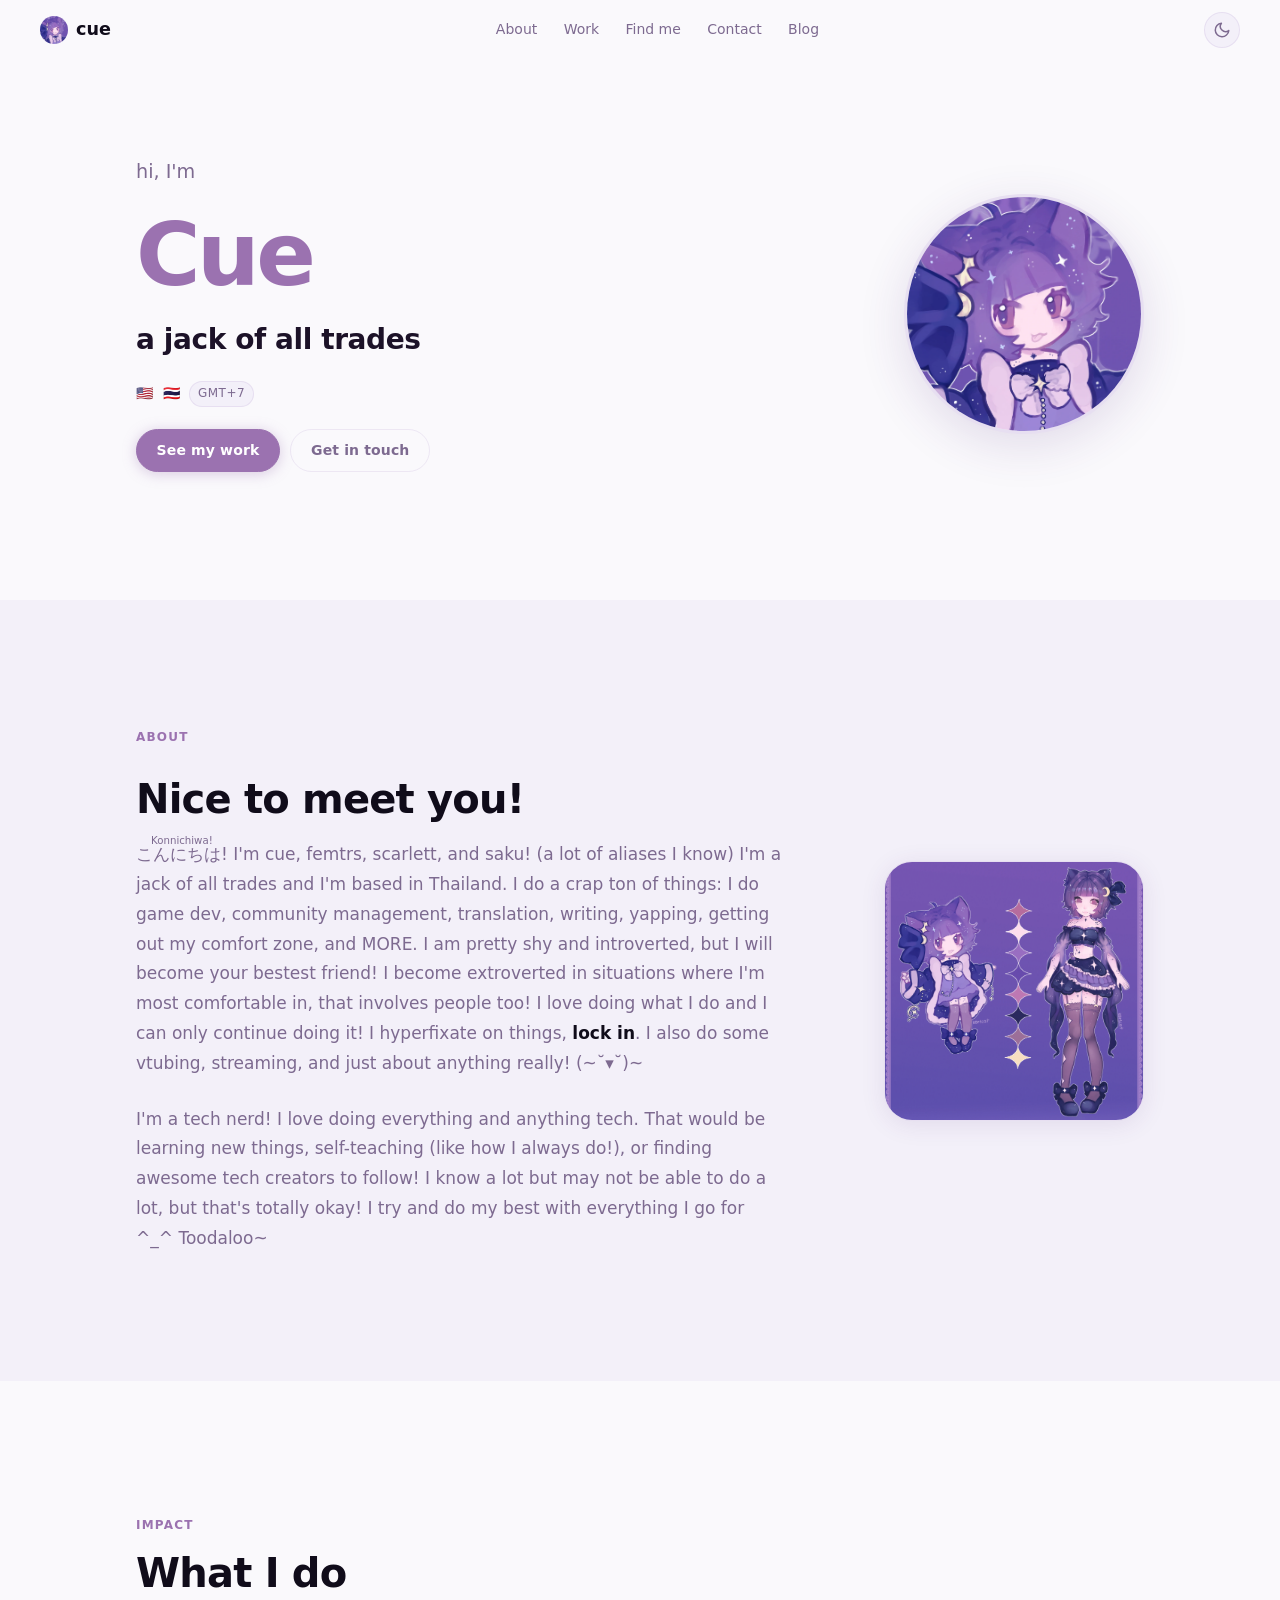
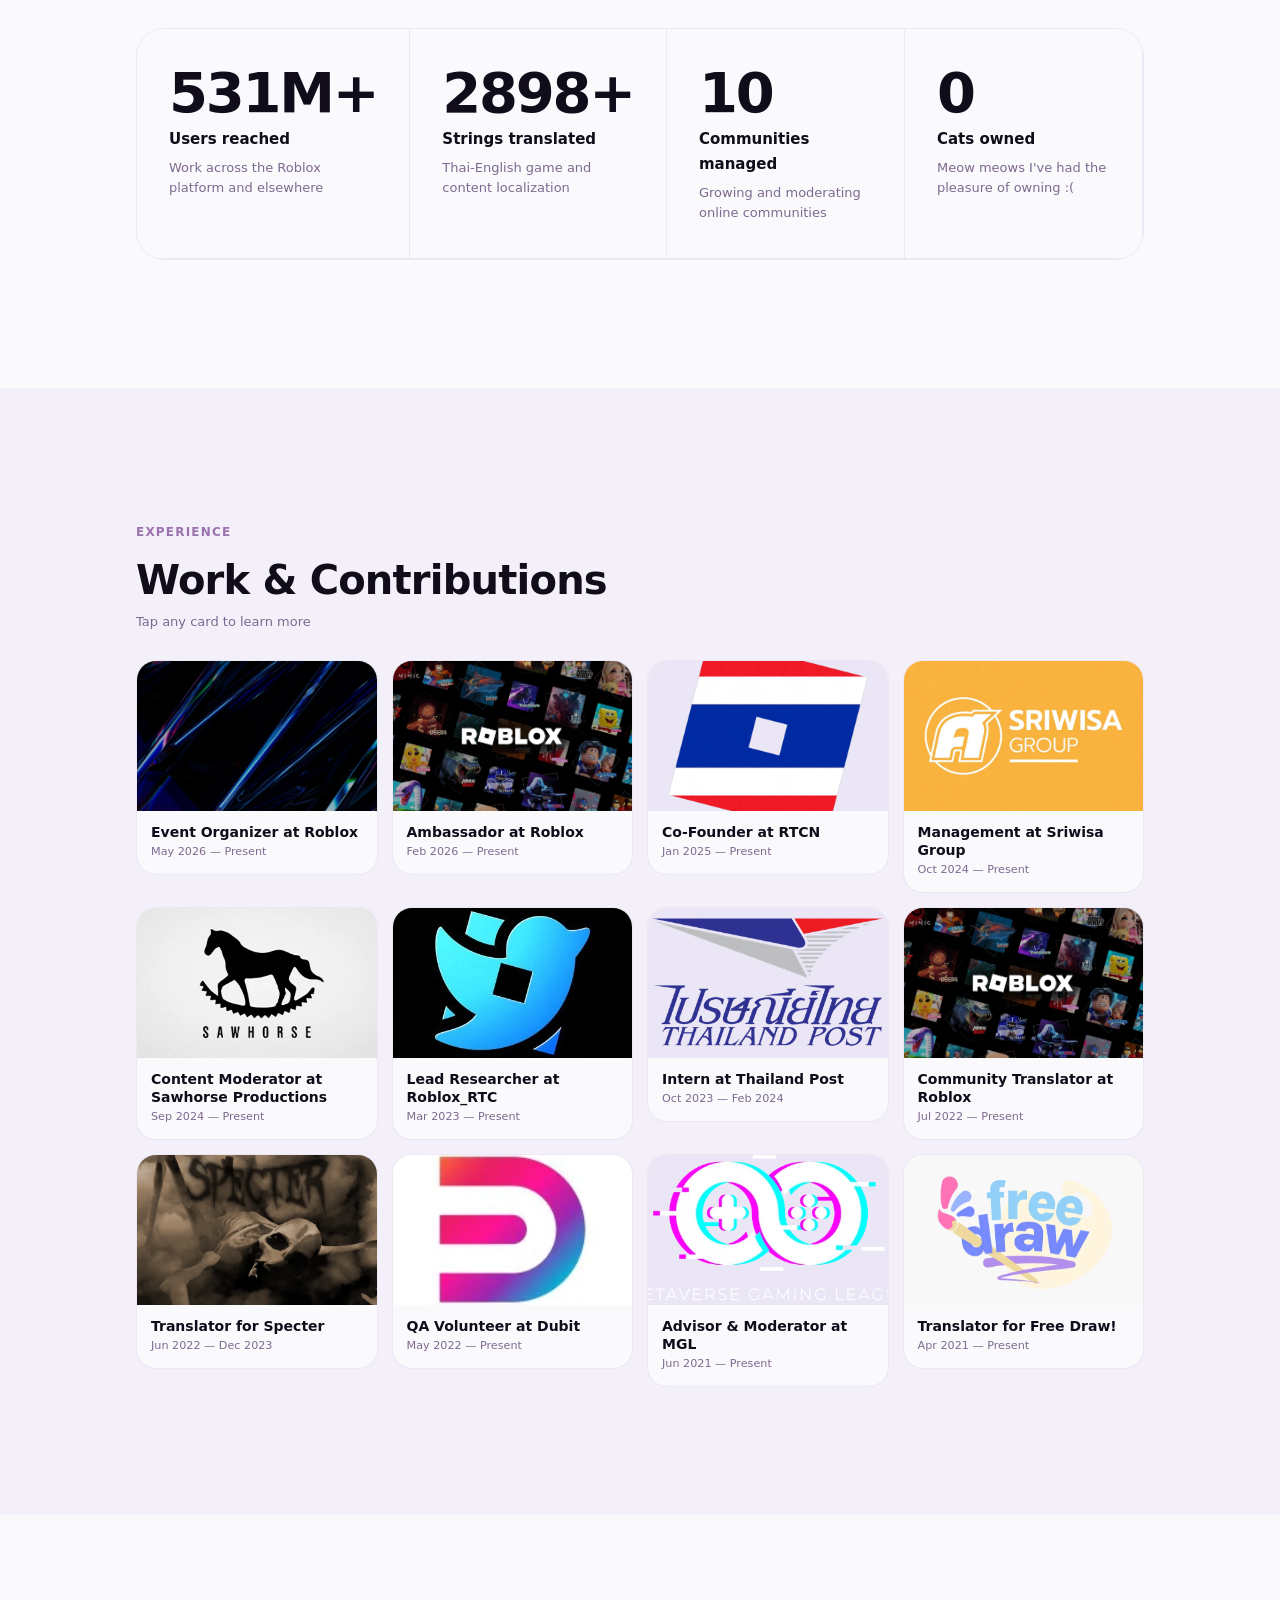
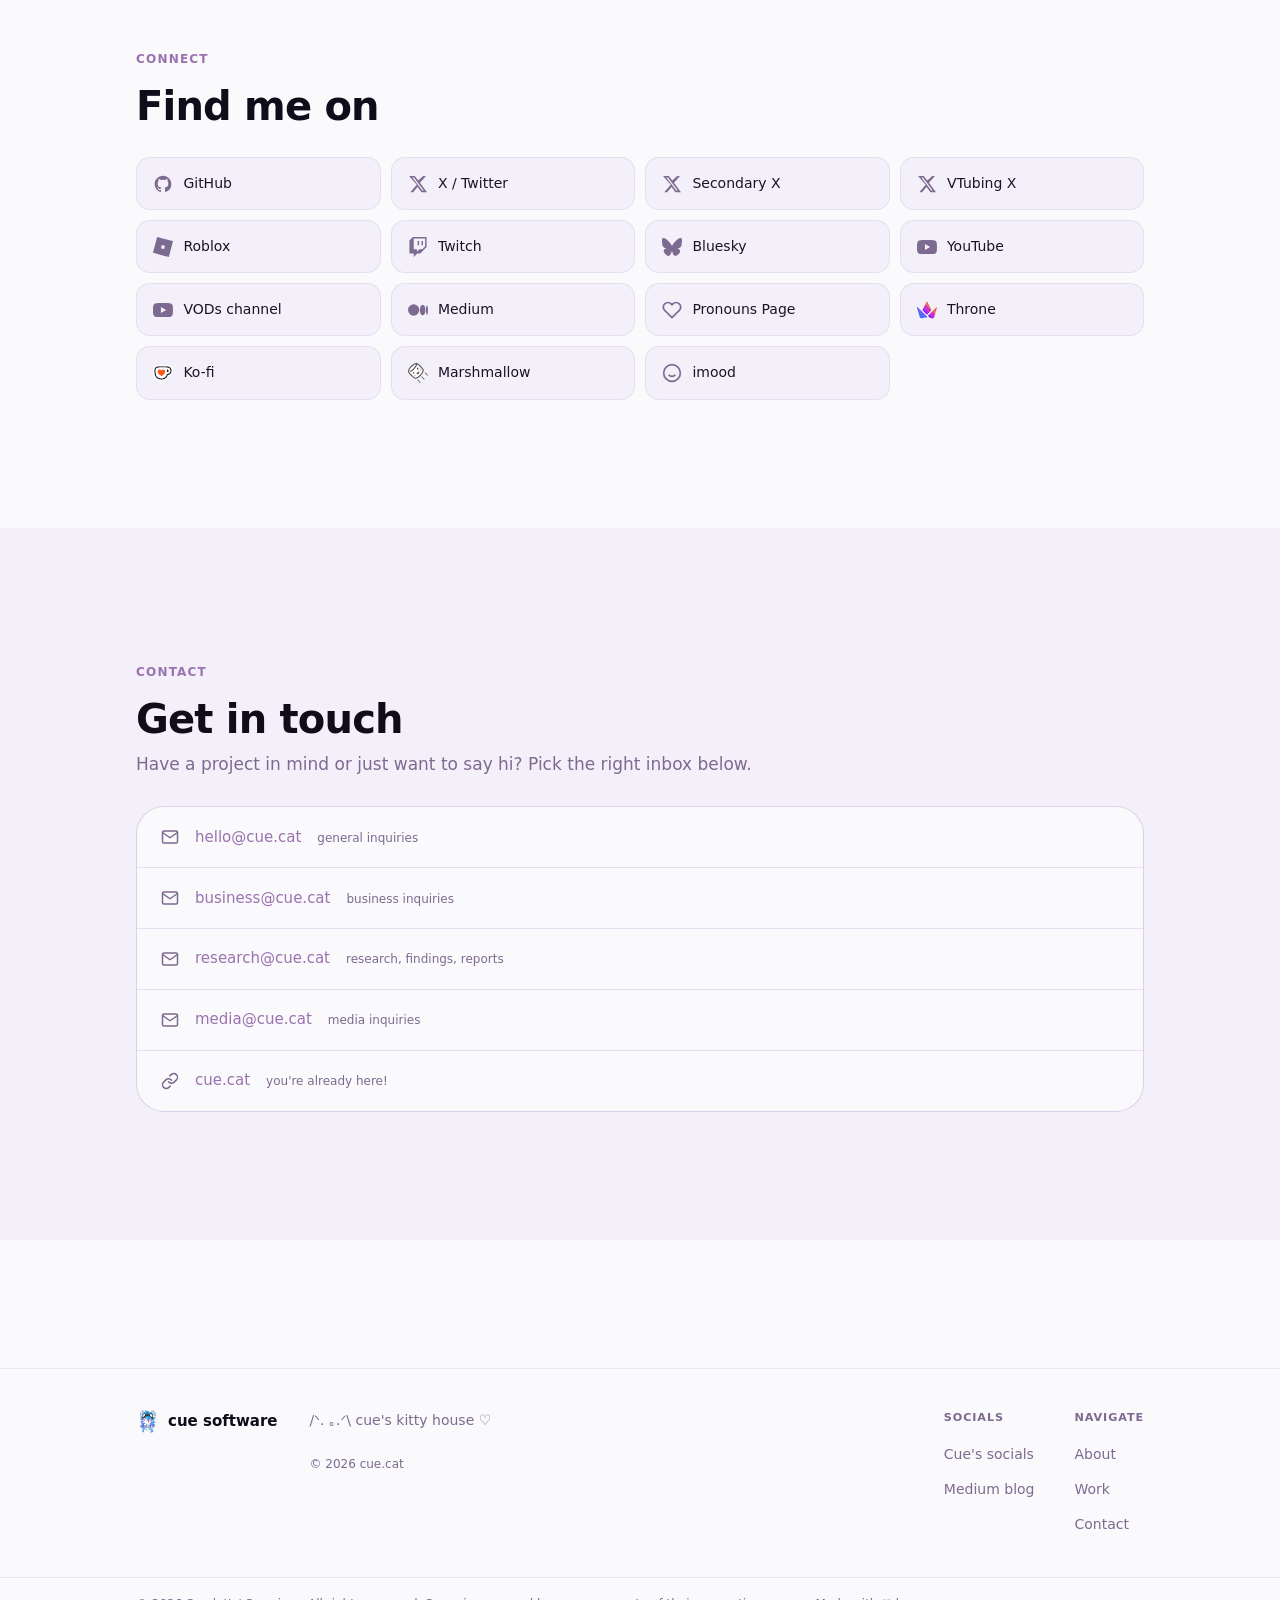
==== commit 37739167: "Site rework (V2)" ====
--- a/index.html
+++ b/index.html
@@ -153,12 +153,16 @@
           <div class="about-text">
             <span class="eyebrow">About</span>
             <h2 id="about-heading">Nice to meet you!</h2>
-            <p><ruby>こんにちは!<rt>Konnichiwa!</rt></ruby> I'm cue, femtrs, scarlett, and saku! I'm a jack of all trades and I'm based in Thailand. I do game dev,
-              community management, translation, writing, yapping, and getting out of my comfort zone. I'm shy and
-              introverted, but I become your bestest friend once comfortable. I <strong>lock in</strong> when I
-              hyperfixate on something. (~˘▾˘)~</p>
-            <p>I'm a tech nerd who loves learning everything and anything. Self-taught, always growing, and genuinely happy
-              doing what I do. I also do some vtubing and streaming when I'm in the mood! Toodaloo~</p>
+            <p><ruby>こんにちは!<rt>Konnichiwa!</rt></ruby> I'm cue, femtrs, scarlett, and saku! (a lot of aliases I know) I'm a jack of all trades and I'm based in Thailand. 
+              I do a crap ton of things: I do game dev, community management, translation, writing, yapping, getting out my comfort zone, and MORE. 
+              I am pretty shy and introverted, but I will become your bestest friend! I become extroverted in situations where I'm most comfortable in, that involves people too! 
+              I love doing what I do and I can only continue doing it! I hyperfixate on things, <strong>lock in</strong>. 
+              I also do some vtubing, streaming, and just about anything really! (~˘▾˘)~
+            </p>
+            <p>I'm a tech nerd! I love doing everything and anything tech. That would be learning new things, self-teaching (like how I always do!), or finding awesome tech creators to follow! 
+              I know a lot but may not be able to do a lot, but that's totally okay! 
+              I try and do my best with everything I go for ^_^ Toodaloo~
+            </p>
           </div>
           <div class="about-img-wrap">
             <img class="about-img" src="/assets/icons/main/cuewie-ref.webp" alt="Cuewie character reference sheet"
@@ -223,11 +227,26 @@
         <p class="work-hint" aria-hidden="true">Tap any card to learn more</p>
   
         <div class="work-grid" role="list">
-  
+          
+          <article class="work-card" role="listitem" data-link-url="https://events.roblox.com" data-link-label="Roblox Creator Events">
+            <button class="card-btn" type="button" aria-haspopup="dialog"
+              aria-label="Junior Event Organizer at Roblox — May 2026 to Present. Click for more.">
+              <div class="card-thumb"><img src="/assets/icons/main/work-contributions/RDC25_Background.webp" alt="RDC25 Background"
+                  width="340" height="191" loading="lazy" decoding="async"></div>
+              <div class="card-caption"><span class="card-cname">Event Organizer at Roblox</span><span class="card-cdate">May
+                  2026 — Present</span></div>
+            </button>
+            <div class="card-desc" hidden>
+              <p>I'm a Junior Event Organizer at Roblox! Part of the Creator Events program, I host and manage various events and activities that I like or deem fit for the Roblox community.
+                I like yapping, so this is a blessing in disguise.
+              </p>
+            </div>
+          </article>
+
           <article class="work-card" role="listitem" data-link-url="https://about.roblox.com" data-link-label="Roblox">
             <button class="card-btn" type="button" aria-haspopup="dialog"
               aria-label="Ambassador at Roblox — Feb 2026 to Present. Click for more.">
-              <div class="card-thumb"><img src="/assets/icons/main/work-contributions/Roblox-Tagline.webp" alt=""
+              <div class="card-thumb"><img src="/assets/icons/main/work-contributions/Roblox_Wordmark_GridLayout.webp" alt="Roblox Grid Layout Icon"
                   width="340" height="191" loading="lazy" decoding="async"></div>
               <div class="card-caption"><span class="card-cname">Ambassador at Roblox</span><span class="card-cdate">Feb
                   2026 — Present</span></div>
@@ -244,7 +263,7 @@
             data-link-label="RTCN">
             <button class="card-btn" type="button" aria-haspopup="dialog"
               aria-label="Co-Founder at RTCN — Jan 2025 to Present. Click for more.">
-              <div class="card-thumb"><img src="/assets/icons/main/work-contributions/RTCN-logo.webp" alt="" width="340"
+              <div class="card-thumb"><img src="/assets/icons/main/work-contributions/RTCN-logo.webp" alt="RTCN Icon" width="340"
                   height="191" loading="lazy" decoding="async"></div>
               <div class="card-caption"><span class="card-cname">Co-Founder at RTCN</span><span class="card-cdate">Jan
                   2025 — Present</span></div>
@@ -260,7 +279,7 @@
           <article class="work-card" role="listitem" data-link-url="https://sriwisa.com" data-link-label="Sriwisa Group">
             <button class="card-btn" type="button" aria-haspopup="dialog"
               aria-label="Management at Sriwisa Group — Oct 2024 to Present. Click for more.">
-              <div class="card-thumb"><img src="/assets/icons/main/work-contributions/sriwisagroup-logo.webp" alt=""
+              <div class="card-thumb"><img src="/assets/icons/main/work-contributions/sriwisagroup-logo.webp" alt="Sriwisa Icon"
                   width="340" height="191" loading="lazy" decoding="async"></div>
               <div class="card-caption"><span class="card-cname">Management at Sriwisa Group</span><span
                   class="card-cdate">Oct 2024 — Present</span></div>
@@ -276,7 +295,7 @@
             data-link-label="Sawhorse Productions">
             <button class="card-btn" type="button" aria-haspopup="dialog"
               aria-label="Content Moderator at Sawhorse Productions — Sep 2024 to Present. Click for more.">
-              <div class="card-thumb"><img src="/assets/icons/main/work-contributions/sawhorse-logo.webp" alt=""
+              <div class="card-thumb"><img src="/assets/icons/main/work-contributions/sawhorse-logo.webp" alt="Sawhorse Icon"
                   width="340" height="191" loading="lazy" decoding="async"></div>
               <div class="card-caption"><span class="card-cname">Content Moderator at Sawhorse Productions</span><span
                   class="card-cdate">Sep 2024 — Present</span></div>
@@ -293,7 +312,7 @@
             data-link-label="Roblox_RTC on X">
             <button class="card-btn" type="button" aria-haspopup="dialog"
               aria-label="Lead Researcher at Roblox_RTC — Mar 2023 to Present. Click for more.">
-              <div class="card-thumb"><img src="/assets/icons/main/work-contributions/RTC-logo.webp" alt="" width="340"
+              <div class="card-thumb"><img src="/assets/icons/main/work-contributions/RTC-logo.webp" alt="RTC Icon" width="340"
                   height="191" loading="lazy" decoding="async"></div>
               <div class="card-caption"><span class="card-cname">Lead Researcher at Roblox_RTC</span><span
                   class="card-cdate">Mar 2023 — Present</span></div>
@@ -307,7 +326,7 @@
             data-link-label="Thailand Post">
             <button class="card-btn" type="button" aria-haspopup="dialog"
               aria-label="Intern at Thailand Post — Oct 2023 to Feb 2024. Click for more.">
-              <div class="card-thumb"><img src="/assets/icons/main/work-contributions/ThailandPost_Logo.webp" alt=""
+              <div class="card-thumb"><img src="/assets/icons/main/work-contributions/ThailandPost_Logo.webp" alt="Thailand Post Icon"
                   width="340" height="191" loading="lazy" decoding="async"></div>
               <div class="card-caption"><span class="card-cname">Intern at Thailand Post</span><span
                   class="card-cdate">Oct 2023 — Feb 2024</span></div>
@@ -320,13 +339,13 @@
           <article class="work-card" role="listitem" data-link-url="https://about.roblox.com" data-link-label="Roblox">
             <button class="card-btn" type="button" aria-haspopup="dialog"
               aria-label="Community Translator at Roblox — Jul 2022 to Present. Click for more.">
-              <div class="card-thumb"><img src="/assets/icons/main/work-contributions/Roblox-Tagline.webp" alt=""
+              <div class="card-thumb"><img src="/assets/icons/main/work-contributions/Roblox_Wordmark_GridLayout.webp" alt="Roblox Grid Layout Icon"
                   width="340" height="191" loading="lazy" decoding="async"></div>
               <div class="card-caption"><span class="card-cname">Community Translator at Roblox</span><span
                   class="card-cdate">Jul 2022 — Present</span></div>
             </button>
             <div class="card-desc" hidden>
-              <p>I'm part of Roblox's beta program and also this program, which is a localization program created by Roblox's Developer Relations team.
+              <p>I'm part of Roblox's Community Translator program, which is a localization program created by Roblox's Developer Relations team.
                 In this program, we suggest features, offer feedback on Roblox's translation tools, features, and products, and share opinions and insightful knowledge with the Roblox localization team.
               </p>
             </div>
@@ -336,7 +355,7 @@
             data-link-label="Specter on Roblox">
             <button class="card-btn" type="button" aria-haspopup="dialog"
               aria-label="Translator for Specter — Jun 2022 to Dec 2023. Click for more.">
-              <div class="card-thumb"><img src="/assets/icons/main/work-contributions/specter-game.webp" alt=""
+              <div class="card-thumb"><img src="/assets/icons/main/work-contributions/specter-game.webp" alt="Specter Icon"
                   width="340" height="191" loading="lazy" decoding="async"></div>
               <div class="card-caption"><span class="card-cname">Translator for Specter</span><span class="card-cdate">Jun
                   2022 — Dec 2023</span></div>
@@ -351,7 +370,7 @@
           <article class="work-card" role="listitem" data-link-url="https://dubit.io" data-link-label="Dubit">
             <button class="card-btn" type="button" aria-haspopup="dialog"
               aria-label="QA Volunteer at Dubit — May 2022 to Present. Click for more.">
-              <div class="card-thumb"><img src="/assets/icons/main/work-contributions/Roblox-Tagline.webp" alt=""
+              <div class="card-thumb"><img src="/assets/icons/main/work-contributions/dubit_limited_logo.webp" alt="Dubit Icon"
                   width="340" height="191" loading="lazy" decoding="async"></div>
               <div class="card-caption"><span class="card-cname">QA Volunteer at Dubit</span><span class="card-cdate">May
                   2022 — Present</span></div>
@@ -367,7 +386,7 @@
             data-link-label="Metaverse Gaming League">
             <button class="card-btn" type="button" aria-haspopup="dialog"
               aria-label="Advisor and Moderator at MGL — Jun 2021 to Present. Click for more.">
-              <div class="card-thumb"><img src="/assets/icons/main/work-contributions/mgl-logo.webp" alt="" width="340"
+              <div class="card-thumb"><img src="/assets/icons/main/work-contributions/mgl-logo.webp" alt="MGL Icon" width="340"
                   height="191" loading="lazy" decoding="async"></div>
               <div class="card-caption"><span class="card-cname">Advisor &amp; Moderator at MGL</span><span
                   class="card-cdate">Jun 2021 — Present</span></div>
@@ -384,7 +403,7 @@
             data-link-label="Free Draw on Roblox">
             <button class="card-btn" type="button" aria-haspopup="dialog"
               aria-label="Translator for Free Draw — Apr 2021 to Present. Click for more.">
-              <div class="card-thumb"><img src="/assets/icons/main/work-contributions/freedraw-game.webp" alt=""
+              <div class="card-thumb"><img src="/assets/icons/main/work-contributions/freedraw-game.webp" alt="Free Draw Icon"
                   width="340" height="191" loading="lazy" decoding="async"></div>
               <div class="card-caption"><span class="card-cname">Translator for Free Draw!</span><span
                   class="card-cdate">Apr 2021 — Present</span></div>
@@ -434,7 +453,7 @@
                 <path
                   d="M18.244 2.25h3.308l-7.227 8.26 8.502 11.24H16.17l-4.714-6.231-5.401 6.231H2.747l7.73-8.835L1.254 2.25H8.08l4.259 5.632zm-1.161 17.52h1.833L7.084 4.126H5.117z" />
               </svg></span>
-              <span class="social-name">Secondary X / Twitter</span>
+              <span class="social-name">Secondary X</span>
             </a></li>
 
           <li><a class="social-link" href="https://x.com/shirocue" target="_blank" rel="noopener noreferrer"
@@ -443,7 +462,7 @@
               <path
                 d="M18.244 2.25h3.308l-7.227 8.26 8.502 11.24H16.17l-4.714-6.231-5.401 6.231H2.747l7.73-8.835L1.254 2.25H8.08l4.259 5.632zm-1.161 17.52h1.833L7.084 4.126H5.117z" />
             </svg></span>
-            <span class="social-name">VTubing X / Twitter</span>
+            <span class="social-name">VTubing X</span>
           </a></li>
   
           <li><a class="social-link"
@@ -579,7 +598,7 @@
                 <path fill="#e56e62" fill-rule="evenodd"
                   d="M428.914 305.235c-3.522 3.522-9.243 6.42-12.84 5.824-.477-.079-.818-.447-.839-.93-.178-4.123 2.112-9.314 5.685-12.887 3.574-3.574 8.765-5.864 12.887-5.686.484.021.852.362.931.84.595 3.597-2.302 9.317-5.824 12.839" />
               </svg></span>
-              <span class="social-name">Marshmallow Q&A</span>
+              <span class="social-name">Marshmallow</span>
             </a></li>
 
           <li><a class="social-link" href="https://www.imood.com/users/cue" target="_blank" rel="noopener noreferrer"
